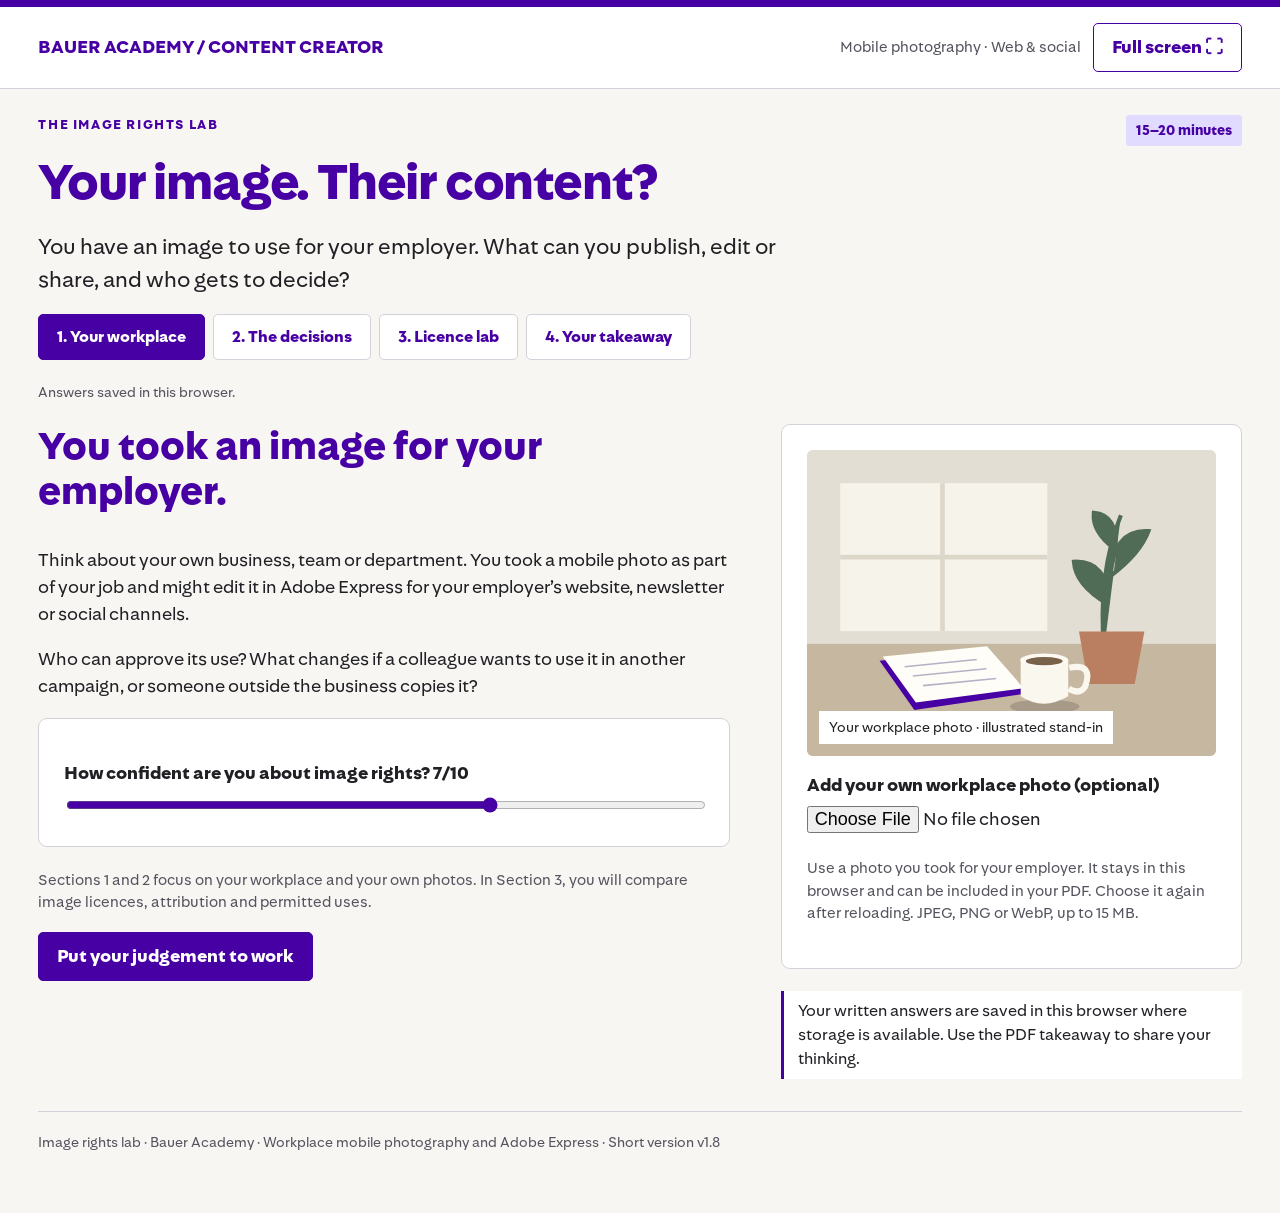
==== copyright.html @ d83673c4 "Add files via upload" ====
<!doctype html>
<html lang="en-GB">
<head>
<meta charset="utf-8"><meta name="viewport" content="width=device-width,initial-scale=1">
<title>Your image. Their content? | Image rights lab</title>
<style>
@font-face{font-family:Bauer;src:url([data-uri]) format('opentype');font-weight:400;font-display:swap}
@font-face{font-family:Bauer;src:url([data-uri]) format('opentype');font-weight:700;font-display:swap}

 .bank{display:grid;grid-template-columns:repeat(3,minmax(0,1fr));gap:10px;margin:20px 0}.bank button{padding:8px;text-align:left;font-size:15px}.bank img{display:block;width:100%;aspect-ratio:4/3;object-fit:contain;background:#f4f4f4;border-radius:3px;margin-bottom:8px}.bank button[aria-pressed=true]{background:var(--lav);border:2px solid var(--purple)}.rights-list{margin:0}.rights-list dt{font-weight:700;color:var(--purple);margin:14px 0 3px}.rights-list dd{margin:0}.rights-title{font-size:23px}.bank-status{display:block;font-size:13px;font-weight:400;margin-top:3px}@media(max-width:420px){.bank{grid-template-columns:1fr}.bank button{display:grid;grid-template-columns:100px 1fr;gap:10px;align-items:center}.bank img{margin:0}}
:root{--purple:#4700a3;--mint:#befaeb;--lav:#e1dcff;--ink:#202025;--muted:#56535e;--line:#d5d1db;--paper:#f7f6f3}*{box-sizing:border-box}body{margin:0;background:var(--paper);color:var(--ink);font:18px/1.5 Bauer,Arial,sans-serif}button,input,textarea,select{font:inherit}button,a,input,textarea,select{touch-action:manipulation}button{cursor:pointer}button:disabled{cursor:default;opacity:.6}a{color:var(--purple);text-underline-offset:3px}button:focus-visible,a:focus-visible,input:focus-visible,textarea:focus-visible,select:focus-visible,summary:focus-visible{outline:3px solid var(--purple);outline-offset:4px}button{min-height:46px;border:1px solid var(--purple);border-radius:5px;padding:10px 18px;background:white;color:var(--purple);font-weight:700}button.primary{background:var(--purple);color:white}button:hover{box-shadow:0 0 0 1px var(--purple)}h1,h2,h3,p{margin-top:0}h1,h2,h3{color:var(--purple);line-height:1.12}h1{font-size:clamp(36px,4vw,60px);letter-spacing:-1.2px;max-width:none;margin-bottom:20px}h2{font-size:clamp(28px,4vw,40px)}h3{font-size:23px}p{margin-bottom:18px}.small{font-size:15px;color:var(--muted)}.eyebrow{font-size:13px;font-weight:700;letter-spacing:1.6px;text-transform:uppercase;color:var(--purple)}header{border-top:7px solid var(--purple);border-bottom:1px solid var(--line);background:white}.header-inner{width:100%;max-width:none;margin:0;padding:16px clamp(20px,3vw,56px);display:flex;justify-content:space-between;gap:16px;align-items:center}.brand{font-weight:700;color:var(--purple)}main{width:100%;max-width:none;margin:0;padding:26px clamp(20px,3vw,56px) 60px}.topline{display:flex;justify-content:space-between;gap:15px;align-items:start}.lede{font-size:22px;max-width:760px}.grid{display:grid;grid-template-columns:1.05fr 1fr;gap:28px;align-items:start}.panel{background:white;border:1px solid var(--line);border-radius:9px;padding:25px;margin:0 0 22px}.tint{background:var(--lav);border-color:transparent}.mint{background:var(--mint);border-color:transparent}.row{display:flex;gap:12px;align-items:center;flex-wrap:wrap}.space{margin-top:24px}.pill{display:inline-block;padding:5px 10px;border-radius:3px;background:var(--lav);font-size:14px;font-weight:700;color:var(--purple)}nav{display:flex;gap:8px;flex-wrap:wrap;margin:18px 0 22px}nav button{border-color:var(--line);font-size:16px}nav button[aria-current=step]{background:var(--purple);color:white;border-color:var(--purple)}label,legend{font-weight:700;display:block;margin:16px 0 7px}input[type=text],textarea,select{display:block;width:100%;border:1px solid #827a8d;padding:11px;border-radius:4px;background:white;color:var(--ink)}textarea{min-height:92px;resize:vertical}input[type=range]{width:100%;accent-color:var(--purple)}input[type=checkbox],input[type=radio]{accent-color:var(--purple);width:21px;height:21px;vertical-align:middle;flex-shrink:0}fieldset{border:0;padding:0;margin:0}.check{display:flex;gap:12px;align-items:start;font-weight:400;margin:16px 0;cursor:pointer}.check input{margin-top:3px}.screen[hidden],[hidden]{display:none!important}.shot{position:relative;background:#e9e7e1;overflow:hidden;aspect-ratio:4/3;border-radius:6px}.shot img{width:100%;height:100%;object-fit:cover;display:block}.shot .tag{position:absolute;left:12px;bottom:12px;max-width:calc(100% - 24px);background:white;padding:6px 10px;color:var(--ink);font-size:14px}.shot.ad img{filter:saturate(.4);transform:scale(1.08)}.ad-copy{position:absolute;inset:0;display:flex;flex-direction:column;justify-content:flex-end;background:linear-gradient(transparent 30%,rgba(0,0,0,.85));padding:24px;color:white}.ad-copy strong{font-size:36px;line-height:1.06;max-width:290px}.ad-copy span{font-size:14px}.scenario-index{display:flex;gap:8px;flex-wrap:wrap;margin-bottom:22px}.scenario-index button{padding:8px 14px;min-width:46px}.scenario-index button[aria-current=true]{background:var(--purple);color:white}.scenario-index .done{background:var(--mint)}.evidence{background:#f7f6fb;border-left:4px solid var(--purple);padding:18px 20px;margin:20px 0}.evidence ul{padding-left:22px;margin:0}.choices{display:grid;gap:10px}.choice{text-align:left;display:flex;gap:12px;align-items:start;font-weight:400;line-height:1.4}.choice[aria-pressed=true]{background:var(--lav);border-width:2px}.letter{font-weight:700;color:var(--purple)}.feedback{border:1px solid var(--purple);background:#f3effb;border-radius:7px;padding:24px;margin-top:24px}.feedback h3{margin-bottom:12px}.feedback p:last-child{margin-bottom:0}.notice{font-size:16px;border-left:3px solid var(--purple);padding:8px 14px;background:white}.warning{background:#fff5e9;border-left:3px solid #7c4a00;padding:12px}details{margin:18px 0}summary{cursor:pointer;color:var(--purple);font-weight:700;padding:9px 0}.bottom-nav{border-top:1px solid var(--line);padding-top:22px;margin-top:28px;display:flex;justify-content:space-between;gap:15px;flex-wrap:wrap}.review-item{border-bottom:1px solid var(--line);padding:18px 0}.review-item h3{font-size:20px;margin-bottom:8px}.review-item p{margin-bottom:8px}footer{font-size:14px;color:var(--muted);margin-top:32px;border-top:1px solid var(--line);padding-top:20px}#status{min-height:24px;font-size:14px;color:var(--muted)}.skip{position:absolute;top:-90px;left:10px;background:white;padding:12px;z-index:99}.skip:focus{top:10px}.preview-caption{padding:16px;border:1px solid var(--line);border-top:0;background:white;border-radius:0 0 6px 6px;overflow-wrap:anywhere}.answer-key{margin-top:20px}.answer-key p{margin-bottom:10px}.nowrap{white-space:nowrap}
@media(max-width:700px){body{font-size:17px}main{padding:24px 18px 40px}.header-inner{padding:14px 18px}.grid{grid-template-columns:1fr;gap:0}.panel{padding:20px}nav{gap:6px}nav button{font-size:14px;padding:8px 10px}.lede{font-size:20px}.ad-copy strong{font-size:30px}.header-inner .small{display:none}}
.intro-grid{grid-template-columns:minmax(0,1.2fr) minmax(300px,.8fr);gap:clamp(24px,4vw,72px)}.intro-grid>div>p{max-width:78ch}.intro-grid aside{max-width:650px;width:100%;justify-self:end}.decision-grid{grid-template-columns:minmax(0,1.45fr) minmax(280px,.75fr);gap:clamp(24px,3vw,56px)}.decision-grid article>p,.decision-grid .evidence,.feedback>p{max-width:88ch}.choice span:last-child{max-width:88ch}.decision-grid aside .shot{max-height:400px}.publish-layout{display:grid;grid-template-columns:minmax(320px,.9fr) minmax(0,1.1fr);gap:clamp(24px,3vw,56px);align-items:start}.section-lede{max-width:110ch}.publish-layout .bank{margin-top:0}.publish-layout .bank img{max-height:140px}.practice-preview{max-height:380px;aspect-ratio:16/9}.practice-preview img{object-fit:contain;background:#eceae4}.entry-column>p{max-width:85ch}.rights-list{display:grid;grid-template-columns:145px minmax(0,1fr);gap:12px 18px;font-size:16px}.rights-list dt{margin:0}.rights-list dd{margin:0}.bank button{min-width:0}input[type=file]{max-width:100%}.grid>*{min-width:0}.publish-layout>*{min-width:0}@media(min-width:1600px){.rights-list{grid-template-columns:170px minmax(0,1fr)}.entry-column textarea{min-height:105px}}@media(max-width:1000px){.decision-grid{grid-template-columns:minmax(0,1.2fr) minmax(240px,.8fr)}.publish-layout{grid-template-columns:minmax(280px,.9fr) minmax(0,1.1fr)}.rights-list{display:block}.rights-list dt{margin-top:14px}.rights-list dd{margin-top:3px}}@media(max-width:760px){.intro-grid,.decision-grid,.publish-layout{grid-template-columns:1fr}.intro-grid aside{max-width:none;justify-self:stretch}.rights-list{display:grid;grid-template-columns:130px minmax(0,1fr)}.rights-list dt,.rights-list dd{margin:0}.entry-column>p:before{content:""}.practice-preview{max-height:none}.lede{max-width:100%}}@media(max-width:480px){.rights-list{display:block}.rights-list dt{margin-top:14px}.rights-list dd{margin-top:3px}}
@media print{header,nav,footer,.no-print,.screen{display:none!important}#printout{display:block!important}body,main{background:white;font:11pt/1.45 Arial;color:black;padding:0;margin:0}h1{font-size:25pt}h2{font-size:18pt}h3{font-size:13pt}.print-section{break-inside:avoid;margin-bottom:20px}pre{white-space:pre-wrap;font:inherit;overflow-wrap:anywhere}.print-logo{width:120px;height:auto;float:right}.print-photo{max-width:100%;max-height:85mm;object-fit:contain}figure{margin:12px 0;break-inside:avoid}figcaption{font-size:9pt;color:#555}@page{margin:18mm}}
.licence-guide{margin:0 0 12px;border:1px solid #d9d2e8;padding:15px;border-radius:8px;background:white}.licence-guide summary{font-weight:700;color:var(--purple);cursor:pointer}.licence-mark{display:inline-flex;min-width:44px;height:34px;align-items:center;justify-content:center;margin-right:10px;border:2px solid var(--purple);border-radius:5px;font-size:16px}.licence-guide p,.licence-guide a{font-size:16px}#licenceChallenge{min-width:0}#licenceChallenge h3{font-size:26px}#licenceChallenge .evidence{overflow-wrap:anywhere}.publish-layout{grid-template-columns:minmax(270px,.75fr) minmax(0,1.25fr)}@media(max-width:900px){.publish-layout{grid-template-columns:1fr}}
</style>
</head>
<body>
<a class="skip" href="#content">Skip to activity</a>
<header><div class="header-inner"><span class="brand">BAUER ACADEMY <span aria-hidden="true"> / </span> CONTENT CREATOR</span><div class="row"><span class="small">Mobile photography · Web & social</span><button id="fullscreen" aria-label="View full screen">Full screen <span aria-hidden="true">⛶</span></button></div></div></header>
<main id="content">
<div class="topline"><p class="eyebrow">The image rights lab</p><span class="pill">15–20 minutes</span></div>
<h1>Your image. Their content?</h1>
<p class="lede">You have an image to use for your employer. What can you publish, edit or share, and who gets to decide?</p>
<nav aria-label="Activity stages"><button data-step="0">1. Your workplace</button><button data-step="1">2. The decisions</button><button data-step="2">3. Licence lab</button><button data-step="3">4. Your takeaway</button></nav>
<p id="status" role="status" aria-live="polite"></p>
<section class="screen" id="screen0" aria-labelledby="start-title">
<div class="grid intro-grid"><div>
<h2 id="start-title" tabindex="-1">You took an image for your employer.</h2>
<p>Think about your own business, team or department. You took a mobile photo as part of your job and might edit it in Adobe Express for your employer’s website, newsletter or social channels.</p>
<p>Who can approve its use? What changes if a colleague wants to use it in another campaign, or someone outside the business copies it?</p>
<div class="panel"><label for="confidence">How confident are you about image rights? <output id="confidenceValue">7</output>/10</label><input id="confidence" data-field="confidence" type="range" min="1" max="10" value="7"></div>
<p class="small">Sections 1 and 2 focus on your workplace and your own photos. In Section 3, you will compare image licences, attribution and permitted uses.</p>
<button class="primary" data-goto="1">Put your judgement to work</button>
</div><aside><div class="panel"><div class="shot"><img id="ownPreview" alt="Illustrated stand-in: a mug, notebook and plant on a desk."><span class="tag" id="imageTag">Your workplace photo · illustrated stand-in</span></div>
<label for="photo">Add your own workplace photo (optional)</label><input id="photo" type="file" accept="image/jpeg,image/png,image/webp"><p class="small space">Use a photo you took for your employer. It stays in this browser and can be included in your PDF. Choose it again after reloading. JPEG, PNG or WebP, up to 15 MB.</p><button id="removePhoto" hidden>Remove my photo</button><p id="photoStatus" role="status" class="small"></p></div>
<div class="notice">Your written answers are saved in this browser where storage is available. Use the PDF takeaway to share your thinking.</div></aside></div>
</section>
<section class="screen" id="screen1" hidden aria-labelledby="decision-title">
<h2 id="decision-title" tabindex="-1">Make the call.</h2><p>Keep your own workplace and photo in mind. For each fictional situation, use the stated facts to choose what you would do, then check the evidence. Discuss your reasoning or add an optional note. Allow about 10–12 minutes.</p>
<div class="scenario-index" id="scenarioIndex" aria-label="Choose a situation"></div><div id="scenario"></div>
</section>
<section class="screen" id="screen2" aria-labelledby="publish-title" hidden>
<h2 id="publish-title" tabindex="-1">Read the licence. Make the use work.</h2>
<p class="section-lede">Four quick challenges: what can you share, where can you use it, and what has to happen first? Choose an action, then compare the evidence. Allow 4–5 minutes. No photo selection or editing is needed.</p>
<div class="notice"><strong>Copyright is the right; a licence gives permission.</strong> BY, SA, ND and NC are licence conditions, not different forms of copyright. There is no percentage of editing that automatically clears someone else’s image.</div><p class="small">CC BY and CC BY-SA allow both unchanged reuse and adaptations, with conditions. They do not require you to change the image first. A bespoke permission could authorise only a particular adapted use; that would depend on its wording.</p>
<div class="publish-layout space"><aside><h3>Keep this licence guide beside you</h3><p class="small">Open a label when you need it. These examples use CC 4.0; check the exact version and all conditions on a real source. CC0 is a separate public-domain tool.</p><div id="licenceGuide"></div><p class="small">Stock libraries such as Pexels and Adobe Stock use their own terms. “Royalty-free” does not mean copyright-free. Check channels, paid promotion, edits, duration, territory and account permissions.</p></aside><article><div class="scenario-index" id="licenceIndex" aria-label="Choose a licence challenge"></div><div id="licenceChallenge"></div></article></div>
<details class="space"><summary>Optional: apply the credit and publishing checks</summary><p>Use the fictional CC BY “Desk light” source record in challenge 4. Add the credit, intended newsletter use and edit conditions in your own words. Caption and alt-text notes can record what you would need to know before publication; there is no actual image to describe here. Notes retained from an earlier version should be reviewed against this new example.</p><div class="panel"><label for="caption">Caption</label><textarea id="caption" data-field="caption" maxlength="1600" placeholder="Optional: describe the context you would need to verify before writing a caption."></textarea>
<label for="credit">Credit / attribution</label><input id="credit" data-field="credit" type="text" maxlength="240" placeholder="Use the fictional source in challenge 4: creator, source, exact licence and changes.">
<label for="alt">Alt text for this use</label><textarea id="alt" data-field="alt" maxlength="1600" placeholder="Communicate the image’s relevant information, including meaningful visible text. Avoid guessing."></textarea>
<label class="check"><input id="decorative" data-field="decorative" type="checkbox">This is a purely decorative website image that adds no information beyond nearby content.</label><p class="small">Use alt="" for a genuinely decorative web image. Reassess for an informative social post. A caption gives context, a credit identifies the creator, and alt text conveys relevant visual information.</p></div>
<div class="panel"><label for="ownership">Creator and copyright owner</label><input id="ownership" data-field="ownership" type="text" maxlength="500" placeholder="What does the fictional source establish about the creator and ownership? What remains unconfirmed?">
<label for="permissions">Intended use, permissions and approval record</label><textarea id="permissions" data-field="permissions" maxlength="1600" placeholder="What is cleared for this website and Instagram use? What is restricted? Where is the permission evidence?"></textarea>
<label for="editNotes">Edits and anything still to resolve</label><textarea id="editNotes" data-field="editNotes" maxlength="1600" placeholder="Would a square crop, text overlay or AI alteration be permitted? Explain any conditions or extra permission, plus actual changes or unresolved checks."></textarea>
<p class="small">Keep creator, copyright owner, credit and permitted-use metadata with the source image. Check what survives export and upload. These fields are planning notes; they do not embed metadata or verify permission.</p></div>
</details>
<div class="notice space"><strong>When an exception is suggested:</strong> UK exceptions such as quotation, criticism/review, parody or pastiche have specific conditions, including fair dealing where applicable. A new layout, an AI edit or a different message is not automatically an exception. Confirm the basis with the relevant rights colleague.</div>
<div class="bottom-nav"><button data-goto="1">Back to decisions</button><button class="primary" data-goto="3">Build my PDF takeaway</button></div>
</section>
<section class="screen" id="screen3" hidden aria-labelledby="takeaway-title">
<h2 id="takeaway-title" tabindex="-1">What will you do differently?</h2><div id="completion" class="panel mint"></div>
<div class="grid"><div class="panel"><label for="action">One check I will apply next time I use an image for my employer</label><textarea id="action" data-field="action" maxlength="1600"></textarea><label for="after">Confidence now <output id="afterValue">7</output>/10</label><input id="after" data-field="after" type="range" min="1" max="10" value="7"><div class="row space"><button class="primary" id="download">Download my PDF takeaway</button><button id="print">Print my takeaway</button></div><p class="small space">Your PDF includes your workplace photo if added, your Section 3 licence decisions and guide, optional publishing notes, decisions, optional reasoning, reviewed feedback and next action. On mobile, your browser may open a PDF preview so you can save it. Licence decisions restore on return. Select your workplace photo again after reloading if you want it included.</p></div><div class="panel"><h3>Your next shoot</h3><ol><li>Agree the purpose and channels before taking the photo.</li><li>Check ownership, participants, location and confidential details.</li><li>Use the approved Adobe Express account and check any added assets.</li><li>Review whether edits or AI change the meaning.</li><li>Write the caption, agreed credit and appropriate alt text.</li><li>Keep permissions and rights records. Check the actual export and published post.</li></ol><p><strong>Debrief:</strong> If someone used your image in a way you disliked, what evidence would you need? Are you giving other creators the same consideration?</p></div></div>
<details><summary>Sources and scope</summary><p>UK workplace learning prototype. Fictional decision situations and licence examples, not Hearst policy or a statement of individual employment terms. Check your organisation’s approvals and the live terms for the account, feature and channel being used. Sources checked 4 November 2026; platform terms and features can change.</p><ul id="sources"></ul></details>
<details><summary>Facilitator: suggested use</summary><p>Introduce it as a judgement challenge: “You took this image for your employer. Now decide what can happen to it.” Allow about 1 minute for the workplace context, 10–12 minutes for seven decisions, 4–5 minutes for four licence challenges, and 1–2 minutes for the takeaway. Sections 1 and 2 use the learner’s workplace context and optional own photo. Section 3 compares licence conditions using fictional source records; optional publishing notes can follow. Taking or editing a new photo can happen elsewhere in the session. Learners may work independently or compare reasoning in pairs.</p><p>Ask creators and approvers to exchange perspectives. Invite one changed decision and one unresolved workplace check. Optional notes and the final action are self-reviewed, not automatically marked. Completion means attempting the decisions; it does not certify legal clearance.</p></details>
<button id="reset" class="space">Start a fresh attempt</button><div id="resetConfirm" class="notice space" hidden><p>Clear all written answers and decisions saved by this activity in this browser?</p><div class="row"><button id="confirmReset">Clear my attempt</button><button id="cancelReset">Keep my work</button></div></div>
</section>
<footer>Image rights lab · Bauer Academy · Workplace mobile photography and Adobe Express · Short version v1.8</footer>
<section id="printout" hidden></section>
</main>
<!-- Bundled pdf-lib: MIT licence.
MIT License

Copyright (c) 2019 Andrew Dillon

Permission is hereby granted, free of charge, to any person obtaining a copy
of this software and associated documentation files (the "Software"), to deal
in the Software without restriction, including without limitation the rights
to use, copy, modify, merge, publish, distribute, sublicense, and/or sell
copies of the Software, and to permit persons to whom the Software is
furnished to do so, subject to the following conditions:

The above copyright notice and this permission notice shall be included in all
copies or substantial portions of the Software.

THE SOFTWARE IS PROVIDED "AS IS", WITHOUT WARRANTY OF ANY KIND, EXPRESS OR
IMPLIED, INCLUDING BUT NOT LIMITED TO THE WARRANTIES OF MERCHANTABILITY,
FITNESS FOR A PARTICULAR PURPOSE AND NONINFRINGEMENT. IN NO EVENT SHALL THE
AUTHORS OR COPYRIGHT HOLDERS BE LIABLE FOR ANY CLAIM, DAMAGES OR OTHER
LIABILITY, WHETHER IN AN ACTION OF CONTRACT, TORT OR OTHERWISE, ARISING FROM,
OUT OF OR IN CONNECTION WITH THE SOFTWARE OR THE USE OR OTHER DEALINGS IN THE
SOFTWARE.

-->
<script>!function(t,e){"object"==typeof exports&&"undefined"!=typeof module?e(exports):"function"==typeof define&&define.amd?define(["exports"],e):e((t=t||self).PDFLib={})}(this,(function(t){"use strict";
/*! *****************************************************************************
    Copyright (c) Microsoft Corporation. All rights reserved.
    Licensed under the Apache License, Version 2.0 (the "License"); you may not use
    this file except in compliance with the License. You may obtain a copy of the
    License at http://www.apache.org/licenses/LICENSE-2.0

    THIS CODE IS PROVIDED ON AN *AS IS* BASIS, WITHOUT WARRANTIES OR CONDITIONS OF ANY
    KIND, EITHER EXPRESS OR IMPLIED, INCLUDING WITHOUT LIMITATION ANY IMPLIED
    WARRANTIES OR CONDITIONS OF TITLE, FITNESS FOR A PARTICULAR PURPOSE,
    MERCHANTABLITY OR NON-INFRINGEMENT.

    See the Apache Version 2.0 License for specific language governing permissions
    and limitations under the License.
    ***************************************************************************** */var e=function(t,n){return(e=Object.setPrototypeOf||{__proto__:[]}instanceof Array&&function(t,e){t.__proto__=e}||function(t,e){for(var n in e)e.hasOwnProperty(n)&&(t[n]=e[n])})(t,n)};function n(t,n){function r(){this.constructor=t}e(t,n),t.prototype=null===n?Object.create(n):(r.prototype=n.prototype,new r)}var r=function(){return(r=Object.assign||function(t){for(var e,n=1,r=arguments.length;n<r;n++)for(var i in e=arguments[n])Object.prototype.hasOwnProperty.call(e,i)&&(t[i]=e[i]);return t}).apply(this,arguments)};function i(t,e,n,r){return new(n||(n=Promise))((function(i,o){function a(t){try{l(r.next(t))}catch(t){o(t)}}function s(t){try{l(r.throw(t))}catch(t){o(t)}}function l(t){var e;t.done?i(t.value):(e=t.value,e instanceof n?e:new n((function(t){t(e)}))).then(a,s)}l((r=r.apply(t,e||[])).next())}))}function o(t,e){var n,r,i,o,a={label:0,sent:function(){if(1&i[0])throw i[1];return i[1]},trys:[],ops:[]};return o={next:s(0),throw:s(1),return:s(2)},"function"==typeof Symbol&&(o[Symbol.iterator]=function(){return this}),o;function s(o){return function(s){return function(o){if(n)throw new TypeError("Generator is already executing.");for(;a;)try{if(n=1,r&&(i=2&o[0]?r.return:o[0]?r.throw||((i=r.return)&&i.call(r),0):r.next)&&!(i=i.call(r,o[1])).done)return i;switch(r=0,i&&(o=[2&o[0],i.value]),o[0]){case 0:case 1:i=o;break;case 4:return a.label++,{value:o[1],done:!1};case 5:a.label++,r=o[1],o=[0];continue;case 7:o=a.ops.pop(),a.trys.pop();continue;default:if(!(i=a.trys,(i=i.length>0&&i[i.length-1])||6!==o[0]&&2!==o[0])){a=0;continue}if(3===o[0]&&(!i||o[1]>i[0]&&o[1]<i[3])){a.label=o[1];break}if(6===o[0]&&a.label<i[1]){a.label=i[1],i=o;break}if(i&&a.label<i[2]){a.label=i[2],a.ops.push(o);break}i[2]&&a.ops.pop(),a.trys.pop();continue}o=e.call(t,a)}catch(t){o=[6,t],r=0}finally{n=i=0}if(5&o[0])throw o[1];return{value:o[0]?o[1]:void 0,done:!0}}([o,s])}}}function a(){for(var t=0,e=0,n=arguments.length;e<n;e++)t+=arguments[e].length;var r=Array(t),i=0;for(e=0;e<n;e++)for(var o=arguments[e],a=0,s=o.length;a<s;a++,i++)r[i]=o[a];return r}for(var s="ABCDEFGHIJKLMNOPQRSTUVWXYZabcdefghijklmnopqrstuvwxyz0123456789+/",l=new Uint8Array(256),h=0;h<s.length;h++)l[s.charCodeAt(h)]=h;var u,c=function(t){for(var e="",n=t.length,r=0;r<n;r+=3)e+=s[t[r]>>2],e+=s[(3&t[r])<<4|t[r+1]>>4],e+=s[(15&t[r+1])<<2|t[r+2]>>6],e+=s[63&t[r+2]];return n%3==2?e=e.substring(0,e.length-1)+"=":n%3==1&&(e=e.substring(0,e.length-2)+"=="),e},d=function(t){var e,n,r,i,o,a=.75*t.length,s=t.length,h=0;"="===t[t.length-1]&&(a--,"="===t[t.length-2]&&a--);var u=new Uint8Array(a);for(e=0;e<s;e+=4)n=l[t.charCodeAt(e)],r=l[t.charCodeAt(e+1)],i=l[t.charCodeAt(e+2)],o=l[t.charCodeAt(e+3)],u[h++]=n<<2|r>>4,u[h++]=(15&r)<<4|i>>2,u[h++]=(3&i)<<6|63&o;return u},f=/^(data)?:?([\w\/\+]+)?;?(charset=[\w-]+|base64)?.*,/i,p=function(t){var e=t.trim(),n=e.substring(0,100).match(f);if(!n)return d(e);var r=n[0],i=e.substring(r.length);return d(i)},g=function(t){return t.charCodeAt(0)},v=function(t){return t.codePointAt(0)},y=function(t,e){return x(t.toString(16),e,"0").toUpperCase()},m=function(t){return y(t,2)},b=function(t){return String.fromCharCode(t)},w=function(t){return b(parseInt(t,16))},x=function(t,e,n){for(var r="",i=0,o=e-t.length;i<o;i++)r+=n;return r+t},k=function(t,e,n){for(var r=t.length,i=0;i<r;i++)e[n++]=t.charCodeAt(i);return r},F=function(t){return t.replace(/[.*+?^${}()|[\]\\]/g,"\\$&")},S=function(t){return t.replace(/\t|\u0085|\u2028|\u2029/g,"    ").replace(/[\b\v]/g,"")},C=["\\n","\\f","\\r","\\u000B"],A=function(t){return/^[\n\f\r\u000B]$/.test(t)},T=function(t){return t.split(/[\n\f\r\u000B]/)},P=function(t){return t.replace(/[\n\f\r\u000B]/g," ")},z=function(t,e){var n,r=t.charCodeAt(e),i=e+1,o=1;return r>=55296&&r<=56319&&t.length>i&&(n=t.charCodeAt(i))>=56320&&n<=57343&&(o=2),[t.slice(e,e+o),o]},R=function(t){for(var e=[],n=0,r=t.length;n<r;){var i=z(t,n),o=i[0],a=i[1];e.push(o),n+=a}return e},O=function(t,e,n,r){for(var i=function(t){for(var e=C.join("|"),n=["$"],r=0,i=t.length;r<i;r++){var o=t[r];if(A(o))throw new TypeError("`wordBreak` must not include "+e);n.push(""===o?".":F(o))}var a=n.join("|");return new RegExp("("+e+")|((.*?)("+a+"))","gm")}(e),o=S(t).match(i),a="",s=0,l=[],h=function(){""!==a&&l.push(a),a="",s=0},u=0,c=o.length;u<c;u++){var d=o[u];if(A(d))h();else{var f=r(d);s+f>n&&h(),a+=d,s+=f}}return h(),l},D=/^D:(\d\d\d\d)(\d\d)?(\d\d)?(\d\d)?(\d\d)?(\d\d)?([+\-Z])?(\d\d)?'?(\d\d)?'?$/,B=function(t){var e=t.match(D);if(e){var n=e[1],r=e[2],i=void 0===r?"01":r,o=e[3],a=void 0===o?"01":o,s=e[4],l=void 0===s?"00":s,h=e[5],u=void 0===h?"00":h,c=e[6],d=void 0===c?"00":c,f=e[7],p=void 0===f?"Z":f,g=e[8],v=void 0===g?"00":g,y=e[9];return new Date(n+"-"+i+"-"+a+"T"+l+":"+u+":"+d+("Z"===p?"Z":""+p+v+":"+(void 0===y?"00":y)))}},N=function(t,e){for(var n,r,i=0;i<t.length;){var o=t.substring(i).match(e);if(!o)return{match:r,pos:i};r=o,i+=(null!==(n=o.index)&&void 0!==n?n:0)+o[0].length}return{match:r,pos:i}},E=function(t){return t[t.length-1]},j=function(t){if(t instanceof Uint8Array)return t;for(var e=t.length,n=new Uint8Array(e),r=0;r<e;r++)n[r]=t.charCodeAt(r);return n},M=function(){for(var t=[],e=0;e<arguments.length;e++)t[e]=arguments[e];for(var n=t.length,r=[],i=0;i<n;i++){var o=t[i];r[i]=o instanceof Uint8Array?o:j(o)}var a=0;for(i=0;i<n;i++)a+=t[i].length;for(var s=new Uint8Array(a),l=0,h=0;h<n;h++)for(var u=r[h],c=0,d=u.length;c<d;c++)s[l++]=u[c];return s},I=function(t){for(var e=0,n=0,r=t.length;n<r;n++)e+=t[n].length;var i=new Uint8Array(e),o=0;for(n=0,r=t.length;n<r;n++){var a=t[n];i.set(a,o),o+=a.length}return i},U=function(t){for(var e="",n=0,r=t.length;n<r;n++)e+=b(t[n]);return e},V=function(t,e){return t.id-e.id},W=function(t,e){for(var n=[],r=0,i=t.length;r<i;r++){var o=t[r],a=t[r-1];0!==r&&e(o)===e(a)||n.push(o)}return n},q=function(t){for(var e=t.length,n=0,r=Math.floor(e/2);n<r;n++){var i=n,o=e-n-1,a=t[n];t[i]=t[o],t[o]=a}return t},L=function(t){for(var e=0,n=0,r=t.length;n<r;n++)e+=t[n];return e},K=function(t,e){for(var n=new Array(e-t),r=0,i=n.length;r<i;r++)n[r]=t+r;return n},G=function(t,e){for(var n=new Array(e.length),r=0,i=e.length;r<i;r++)n[r]=t[e[r]];return n},H=function(t){return t instanceof Uint8Array||t instanceof ArrayBuffer||"string"==typeof t},_=function(t){if("string"==typeof t)return p(t);if(t instanceof ArrayBuffer)return new Uint8Array(t);if(t instanceof Uint8Array)return t;throw new TypeError("`input` must be one of `string | ArrayBuffer | Uint8Array`")},X=function(){return new Promise((function(t){setTimeout((function(){return t()}),0)}))},Z=function(t,e){void 0===e&&(e=!0);var n=[];e&&n.push(65279);for(var r=0,i=t.length;r<i;){var o=t.codePointAt(r);if(o<65536)n.push(o),r+=1;else{if(!(o<1114112))throw new Error("Invalid code point: 0x"+m(o));n.push(Q(o),$(o)),r+=2}}return new Uint16Array(n)},Y=function(t){return t>=0&&t<=65535},J=function(t){return t>=65536&&t<=1114111},Q=function(t){return Math.floor((t-65536)/1024)+55296},$=function(t){return(t-65536)%1024+56320};!function(t){t.BigEndian="BigEndian",t.LittleEndian="LittleEndian"}(u||(u={}));var tt="�".codePointAt(0),et=function(t,e){if(void 0===e&&(e=!0),t.length<=1)return String.fromCodePoint(tt);for(var n=e?ot(t):u.BigEndian,r=e?2:0,i=[];t.length-r>=2;){var o=it(t[r++],t[r++],n);if(nt(o))if(t.length-r<2)i.push(tt);else{var a=it(t[r++],t[r++],n);rt(a)?i.push(o,a):i.push(tt)}else rt(o)?(r+=2,i.push(tt)):i.push(o)}return r<t.length&&i.push(tt),String.fromCodePoint.apply(String,i)},nt=function(t){return t>=55296&&t<=56319},rt=function(t){return t>=56320&&t<=57343},it=function(t,e,n){if(n===u.LittleEndian)return e<<8|t;if(n===u.BigEndian)return t<<8|e;throw new Error("Invalid byteOrder: "+n)},ot=function(t){return at(t)?u.BigEndian:st(t)?u.LittleEndian:u.BigEndian},at=function(t){return 254===t[0]&&255===t[1]},st=function(t){return 255===t[0]&&254===t[1]},lt=function(t){return at(t)||st(t)},ht=function(t){var e,n=String(t);if(Math.abs(t)<1){if(e=parseInt(t.toString().split("e-")[1])){var r=t<0;r&&(t*=-1),t*=Math.pow(10,e-1),n="0."+new Array(e).join("0")+t.toString().substring(2),r&&(n="-"+n)}}else(e=parseInt(t.toString().split("+")[1]))>20&&(e-=20,n=(t/=Math.pow(10,e)).toString()+new Array(e+1).join("0"));return n},ut=function(t){return Math.ceil(t.toString(2).length/8)},ct=function(t){for(var e=new Uint8Array(ut(t)),n=1;n<=e.length;n++)e[n-1]=t>>8*(e.length-n);return e},dt=function(t){throw new Error(t)};function ft(t,e,n){return t(n={path:e,exports:{},require:function(t,e){return function(){throw new Error("Dynamic requires are not currently supported by @rollup/plugin-commonjs")}(null==e&&n.path)}},n.exports),n.exports}var pt=ft((function(t,e){var n="undefined"!=typeof Uint8Array&&"undefined"!=typeof Uint16Array&&"undefined"!=typeof Int32Array;function r(t,e){return Object.prototype.hasOwnProperty.call(t,e)}e.assign=function(t){for(var e=Array.prototype.slice.call(arguments,1);e.length;){var n=e.shift();if(n){if("object"!=typeof n)throw new TypeError(n+"must be non-object");for(var i in n)r(n,i)&&(t[i]=n[i])}}return t},e.shrinkBuf=function(t,e){return t.length===e?t:t.subarray?t.subarray(0,e):(t.length=e,t)};var i={arraySet:function(t,e,n,r,i){if(e.subarray&&t.subarray)t.set(e.subarray(n,n+r),i);else for(var o=0;o<r;o++)t[i+o]=e[n+o]},flattenChunks:function(t){var e,n,r,i,o,a;for(r=0,e=0,n=t.length;e<n;e++)r+=t[e].length;for(a=new Uint8Array(r),i=0,e=0,n=t.length;e<n;e++)o=t[e],a.set(o,i),i+=o.length;return a}},o={arraySet:function(t,e,n,r,i){for(var o=0;o<r;o++)t[i+o]=e[n+o]},flattenChunks:function(t){return[].concat.apply([],t)}};e.setTyped=function(t){t?(e.Buf8=Uint8Array,e.Buf16=Uint16Array,e.Buf32=Int32Array,e.assign(e,i)):(e.Buf8=Array,e.Buf16=Array,e.Buf32=Array,e.assign(e,o))},e.setTyped(n)}));function gt(t){for(var e=t.length;--e>=0;)t[e]=0}var vt=[0,0,0,0,0,0,0,0,1,1,1,1,2,2,2,2,3,3,3,3,4,4,4,4,5,5,5,5,0],yt=[0,0,0,0,1,1,2,2,3,3,4,4,5,5,6,6,7,7,8,8,9,9,10,10,11,11,12,12,13,13],mt=[0,0,0,0,0,0,0,0,0,0,0,0,0,0,0,0,2,3,7],bt=[16,17,18,0,8,7,9,6,10,5,11,4,12,3,13,2,14,1,15],wt=new Array(576);gt(wt);var xt=new Array(60);gt(xt);var kt=new Array(512);gt(kt);var Ft=new Array(256);gt(Ft);var St=new Array(29);gt(St);var Ct,At,Tt,Pt=new Array(30);function zt(t,e,n,r,i){this.static_tree=t,this.extra_bits=e,this.extra_base=n,this.elems=r,this.max_length=i,this.has_stree=t&&t.length}function Rt(t,e){this.dyn_tree=t,this.max_code=0,this.stat_desc=e}function Ot(t){return t<256?kt[t]:kt[256+(t>>>7)]}function Dt(t,e){t.pending_buf[t.pending++]=255&e,t.pending_buf[t.pending++]=e>>>8&255}function Bt(t,e,n){t.bi_valid>16-n?(t.bi_buf|=e<<t.bi_valid&65535,Dt(t,t.bi_buf),t.bi_buf=e>>16-t.bi_valid,t.bi_valid+=n-16):(t.bi_buf|=e<<t.bi_valid&65535,t.bi_valid+=n)}function Nt(t,e,n){Bt(t,n[2*e],n[2*e+1])}function Et(t,e){var n=0;do{n|=1&t,t>>>=1,n<<=1}while(--e>0);return n>>>1}function jt(t,e,n){var r,i,o=new Array(16),a=0;for(r=1;r<=15;r++)o[r]=a=a+n[r-1]<<1;for(i=0;i<=e;i++){var s=t[2*i+1];0!==s&&(t[2*i]=Et(o[s]++,s))}}function Mt(t){var e;for(e=0;e<286;e++)t.dyn_ltree[2*e]=0;for(e=0;e<30;e++)t.dyn_dtree[2*e]=0;for(e=0;e<19;e++)t.bl_tree[2*e]=0;t.dyn_ltree[512]=1,t.opt_len=t.static_len=0,t.last_lit=t.matches=0}function It(t){t.bi_valid>8?Dt(t,t.bi_buf):t.bi_valid>0&&(t.pending_buf[t.pending++]=t.bi_buf),t.bi_buf=0,t.bi_valid=0}function Ut(t,e,n,r){var i=2*e,o=2*n;return t[i]<t[o]||t[i]===t[o]&&r[e]<=r[n]}function Vt(t,e,n){for(var r=t.heap[n],i=n<<1;i<=t.heap_len&&(i<t.heap_len&&Ut(e,t.heap[i+1],t.heap[i],t.depth)&&i++,!Ut(e,r,t.heap[i],t.depth));)t.heap[n]=t.heap[i],n=i,i<<=1;t.heap[n]=r}function Wt(t,e,n){var r,i,o,a,s=0;if(0!==t.last_lit)do{r=t.pending_buf[t.d_buf+2*s]<<8|t.pending_buf[t.d_buf+2*s+1],i=t.pending_buf[t.l_buf+s],s++,0===r?Nt(t,i,e):(Nt(t,(o=Ft[i])+256+1,e),0!==(a=vt[o])&&Bt(t,i-=St[o],a),Nt(t,o=Ot(--r),n),0!==(a=yt[o])&&Bt(t,r-=Pt[o],a))}while(s<t.last_lit);Nt(t,256,e)}function qt(t,e){var n,r,i,o=e.dyn_tree,a=e.stat_desc.static_tree,s=e.stat_desc.has_stree,l=e.stat_desc.elems,h=-1;for(t.heap_len=0,t.heap_max=573,n=0;n<l;n++)0!==o[2*n]?(t.heap[++t.heap_len]=h=n,t.depth[n]=0):o[2*n+1]=0;for(;t.heap_len<2;)o[2*(i=t.heap[++t.heap_len]=h<2?++h:0)]=1,t.depth[i]=0,t.opt_len--,s&&(t.static_len-=a[2*i+1]);for(e.max_code=h,n=t.heap_len>>1;n>=1;n--)Vt(t,o,n);i=l;do{n=t.heap[1],t.heap[1]=t.heap[t.heap_len--],Vt(t,o,1),r=t.heap[1],t.heap[--t.heap_max]=n,t.heap[--t.heap_max]=r,o[2*i]=o[2*n]+o[2*r],t.depth[i]=(t.depth[n]>=t.depth[r]?t.depth[n]:t.depth[r])+1,o[2*n+1]=o[2*r+1]=i,t.heap[1]=i++,Vt(t,o,1)}while(t.heap_len>=2);t.heap[--t.heap_max]=t.heap[1],function(t,e){var n,r,i,o,a,s,l=e.dyn_tree,h=e.max_code,u=e.stat_desc.static_tree,c=e.stat_desc.has_stree,d=e.stat_desc.extra_bits,f=e.stat_desc.extra_base,p=e.stat_desc.max_length,g=0;for(o=0;o<=15;o++)t.bl_count[o]=0;for(l[2*t.heap[t.heap_max]+1]=0,n=t.heap_max+1;n<573;n++)(o=l[2*l[2*(r=t.heap[n])+1]+1]+1)>p&&(o=p,g++),l[2*r+1]=o,r>h||(t.bl_count[o]++,a=0,r>=f&&(a=d[r-f]),s=l[2*r],t.opt_len+=s*(o+a),c&&(t.static_len+=s*(u[2*r+1]+a)));if(0!==g){do{for(o=p-1;0===t.bl_count[o];)o--;t.bl_count[o]--,t.bl_count[o+1]+=2,t.bl_count[p]--,g-=2}while(g>0);for(o=p;0!==o;o--)for(r=t.bl_count[o];0!==r;)(i=t.heap[--n])>h||(l[2*i+1]!==o&&(t.opt_len+=(o-l[2*i+1])*l[2*i],l[2*i+1]=o),r--)}}(t,e),jt(o,h,t.bl_count)}function Lt(t,e,n){var r,i,o=-1,a=e[1],s=0,l=7,h=4;for(0===a&&(l=138,h=3),e[2*(n+1)+1]=65535,r=0;r<=n;r++)i=a,a=e[2*(r+1)+1],++s<l&&i===a||(s<h?t.bl_tree[2*i]+=s:0!==i?(i!==o&&t.bl_tree[2*i]++,t.bl_tree[32]++):s<=10?t.bl_tree[34]++:t.bl_tree[36]++,s=0,o=i,0===a?(l=138,h=3):i===a?(l=6,h=3):(l=7,h=4))}function Kt(t,e,n){var r,i,o=-1,a=e[1],s=0,l=7,h=4;for(0===a&&(l=138,h=3),r=0;r<=n;r++)if(i=a,a=e[2*(r+1)+1],!(++s<l&&i===a)){if(s<h)do{Nt(t,i,t.bl_tree)}while(0!=--s);else 0!==i?(i!==o&&(Nt(t,i,t.bl_tree),s--),Nt(t,16,t.bl_tree),Bt(t,s-3,2)):s<=10?(Nt(t,17,t.bl_tree),Bt(t,s-3,3)):(Nt(t,18,t.bl_tree),Bt(t,s-11,7));s=0,o=i,0===a?(l=138,h=3):i===a?(l=6,h=3):(l=7,h=4)}}gt(Pt);var Gt=!1;function Ht(t,e,n,r){Bt(t,0+(r?1:0),3),function(t,e,n,r){It(t),r&&(Dt(t,n),Dt(t,~n)),pt.arraySet(t.pending_buf,t.window,e,n,t.pending),t.pending+=n}(t,e,n,!0)}var _t={_tr_init:function(t){Gt||(!function(){var t,e,n,r,i,o=new Array(16);for(n=0,r=0;r<28;r++)for(St[r]=n,t=0;t<1<<vt[r];t++)Ft[n++]=r;for(Ft[n-1]=r,i=0,r=0;r<16;r++)for(Pt[r]=i,t=0;t<1<<yt[r];t++)kt[i++]=r;for(i>>=7;r<30;r++)for(Pt[r]=i<<7,t=0;t<1<<yt[r]-7;t++)kt[256+i++]=r;for(e=0;e<=15;e++)o[e]=0;for(t=0;t<=143;)wt[2*t+1]=8,t++,o[8]++;for(;t<=255;)wt[2*t+1]=9,t++,o[9]++;for(;t<=279;)wt[2*t+1]=7,t++,o[7]++;for(;t<=287;)wt[2*t+1]=8,t++,o[8]++;for(jt(wt,287,o),t=0;t<30;t++)xt[2*t+1]=5,xt[2*t]=Et(t,5);Ct=new zt(wt,vt,257,286,15),At=new zt(xt,yt,0,30,15),Tt=new zt(new Array(0),mt,0,19,7)}(),Gt=!0),t.l_desc=new Rt(t.dyn_ltree,Ct),t.d_desc=new Rt(t.dyn_dtree,At),t.bl_desc=new Rt(t.bl_tree,Tt),t.bi_buf=0,t.bi_valid=0,Mt(t)},_tr_stored_block:Ht,_tr_flush_block:function(t,e,n,r){var i,o,a=0;t.level>0?(2===t.strm.data_type&&(t.strm.data_type=function(t){var e,n=4093624447;for(e=0;e<=31;e++,n>>>=1)if(1&n&&0!==t.dyn_ltree[2*e])return 0;if(0!==t.dyn_ltree[18]||0!==t.dyn_ltree[20]||0!==t.dyn_ltree[26])return 1;for(e=32;e<256;e++)if(0!==t.dyn_ltree[2*e])return 1;return 0}(t)),qt(t,t.l_desc),qt(t,t.d_desc),a=function(t){var e;for(Lt(t,t.dyn_ltree,t.l_desc.max_code),Lt(t,t.dyn_dtree,t.d_desc.max_code),qt(t,t.bl_desc),e=18;e>=3&&0===t.bl_tree[2*bt[e]+1];e--);return t.opt_len+=3*(e+1)+5+5+4,e}(t),i=t.opt_len+3+7>>>3,(o=t.static_len+3+7>>>3)<=i&&(i=o)):i=o=n+5,n+4<=i&&-1!==e?Ht(t,e,n,r):4===t.strategy||o===i?(Bt(t,2+(r?1:0),3),Wt(t,wt,xt)):(Bt(t,4+(r?1:0),3),function(t,e,n,r){var i;for(Bt(t,e-257,5),Bt(t,n-1,5),Bt(t,r-4,4),i=0;i<r;i++)Bt(t,t.bl_tree[2*bt[i]+1],3);Kt(t,t.dyn_ltree,e-1),Kt(t,t.dyn_dtree,n-1)}(t,t.l_desc.max_code+1,t.d_desc.max_code+1,a+1),Wt(t,t.dyn_ltree,t.dyn_dtree)),Mt(t),r&&It(t)},_tr_tally:function(t,e,n){return t.pending_buf[t.d_buf+2*t.last_lit]=e>>>8&255,t.pending_buf[t.d_buf+2*t.last_lit+1]=255&e,t.pending_buf[t.l_buf+t.last_lit]=255&n,t.last_lit++,0===e?t.dyn_ltree[2*n]++:(t.matches++,e--,t.dyn_ltree[2*(Ft[n]+256+1)]++,t.dyn_dtree[2*Ot(e)]++),t.last_lit===t.lit_bufsize-1},_tr_align:function(t){Bt(t,2,3),Nt(t,256,wt),function(t){16===t.bi_valid?(Dt(t,t.bi_buf),t.bi_buf=0,t.bi_valid=0):t.bi_valid>=8&&(t.pending_buf[t.pending++]=255&t.bi_buf,t.bi_buf>>=8,t.bi_valid-=8)}(t)}};var Xt=function(t,e,n,r){for(var i=65535&t|0,o=t>>>16&65535|0,a=0;0!==n;){n-=a=n>2e3?2e3:n;do{o=o+(i=i+e[r++]|0)|0}while(--a);i%=65521,o%=65521}return i|o<<16|0};var Zt=function(){for(var t,e=[],n=0;n<256;n++){t=n;for(var r=0;r<8;r++)t=1&t?3988292384^t>>>1:t>>>1;e[n]=t}return e}();var Yt,Jt=function(t,e,n,r){var i=Zt,o=r+n;t^=-1;for(var a=r;a<o;a++)t=t>>>8^i[255&(t^e[a])];return-1^t},Qt={2:"need dictionary",1:"stream end",0:"","-1":"file error","-2":"stream error","-3":"data error","-4":"insufficient memory","-5":"buffer error","-6":"incompatible version"};function $t(t,e){return t.msg=Qt[e],e}function te(t){return(t<<1)-(t>4?9:0)}function ee(t){for(var e=t.length;--e>=0;)t[e]=0}function ne(t){var e=t.state,n=e.pending;n>t.avail_out&&(n=t.avail_out),0!==n&&(pt.arraySet(t.output,e.pending_buf,e.pending_out,n,t.next_out),t.next_out+=n,e.pending_out+=n,t.total_out+=n,t.avail_out-=n,e.pending-=n,0===e.pending&&(e.pending_out=0))}function re(t,e){_t._tr_flush_block(t,t.block_start>=0?t.block_start:-1,t.strstart-t.block_start,e),t.block_start=t.strstart,ne(t.strm)}function ie(t,e){t.pending_buf[t.pending++]=e}function oe(t,e){t.pending_buf[t.pending++]=e>>>8&255,t.pending_buf[t.pending++]=255&e}function ae(t,e,n,r){var i=t.avail_in;return i>r&&(i=r),0===i?0:(t.avail_in-=i,pt.arraySet(e,t.input,t.next_in,i,n),1===t.state.wrap?t.adler=Xt(t.adler,e,i,n):2===t.state.wrap&&(t.adler=Jt(t.adler,e,i,n)),t.next_in+=i,t.total_in+=i,i)}function se(t,e){var n,r,i=t.max_chain_length,o=t.strstart,a=t.prev_length,s=t.nice_match,l=t.strstart>t.w_size-262?t.strstart-(t.w_size-262):0,h=t.window,u=t.w_mask,c=t.prev,d=t.strstart+258,f=h[o+a-1],p=h[o+a];t.prev_length>=t.good_match&&(i>>=2),s>t.lookahead&&(s=t.lookahead);do{if(h[(n=e)+a]===p&&h[n+a-1]===f&&h[n]===h[o]&&h[++n]===h[o+1]){o+=2,n++;do{}while(h[++o]===h[++n]&&h[++o]===h[++n]&&h[++o]===h[++n]&&h[++o]===h[++n]&&h[++o]===h[++n]&&h[++o]===h[++n]&&h[++o]===h[++n]&&h[++o]===h[++n]&&o<d);if(r=258-(d-o),o=d-258,r>a){if(t.match_start=e,a=r,r>=s)break;f=h[o+a-1],p=h[o+a]}}}while((e=c[e&u])>l&&0!=--i);return a<=t.lookahead?a:t.lookahead}function le(t){var e,n,r,i,o,a=t.w_size;do{if(i=t.window_size-t.lookahead-t.strstart,t.strstart>=a+(a-262)){pt.arraySet(t.window,t.window,a,a,0),t.match_start-=a,t.strstart-=a,t.block_start-=a,e=n=t.hash_size;do{r=t.head[--e],t.head[e]=r>=a?r-a:0}while(--n);e=n=a;do{r=t.prev[--e],t.prev[e]=r>=a?r-a:0}while(--n);i+=a}if(0===t.strm.avail_in)break;if(n=ae(t.strm,t.window,t.strstart+t.lookahead,i),t.lookahead+=n,t.lookahead+t.insert>=3)for(o=t.strstart-t.insert,t.ins_h=t.window[o],t.ins_h=(t.ins_h<<t.hash_shift^t.window[o+1])&t.hash_mask;t.insert&&(t.ins_h=(t.ins_h<<t.hash_shift^t.window[o+3-1])&t.hash_mask,t.prev[o&t.w_mask]=t.head[t.ins_h],t.head[t.ins_h]=o,o++,t.insert--,!(t.lookahead+t.insert<3)););}while(t.lookahead<262&&0!==t.strm.avail_in)}function he(t,e){for(var n,r;;){if(t.lookahead<262){if(le(t),t.lookahead<262&&0===e)return 1;if(0===t.lookahead)break}if(n=0,t.lookahead>=3&&(t.ins_h=(t.ins_h<<t.hash_shift^t.window[t.strstart+3-1])&t.hash_mask,n=t.prev[t.strstart&t.w_mask]=t.head[t.ins_h],t.head[t.ins_h]=t.strstart),0!==n&&t.strstart-n<=t.w_size-262&&(t.match_length=se(t,n)),t.match_length>=3)if(r=_t._tr_tally(t,t.strstart-t.match_start,t.match_length-3),t.lookahead-=t.match_length,t.match_length<=t.max_lazy_match&&t.lookahead>=3){t.match_length--;do{t.strstart++,t.ins_h=(t.ins_h<<t.hash_shift^t.window[t.strstart+3-1])&t.hash_mask,n=t.prev[t.strstart&t.w_mask]=t.head[t.ins_h],t.head[t.ins_h]=t.strstart}while(0!=--t.match_length);t.strstart++}else t.strstart+=t.match_length,t.match_length=0,t.ins_h=t.window[t.strstart],t.ins_h=(t.ins_h<<t.hash_shift^t.window[t.strstart+1])&t.hash_mask;else r=_t._tr_tally(t,0,t.window[t.strstart]),t.lookahead--,t.strstart++;if(r&&(re(t,!1),0===t.strm.avail_out))return 1}return t.insert=t.strstart<2?t.strstart:2,4===e?(re(t,!0),0===t.strm.avail_out?3:4):t.last_lit&&(re(t,!1),0===t.strm.avail_out)?1:2}function ue(t,e){for(var n,r,i;;){if(t.lookahead<262){if(le(t),t.lookahead<262&&0===e)return 1;if(0===t.lookahead)break}if(n=0,t.lookahead>=3&&(t.ins_h=(t.ins_h<<t.hash_shift^t.window[t.strstart+3-1])&t.hash_mask,n=t.prev[t.strstart&t.w_mask]=t.head[t.ins_h],t.head[t.ins_h]=t.strstart),t.prev_length=t.match_length,t.prev_match=t.match_start,t.match_length=2,0!==n&&t.prev_length<t.max_lazy_match&&t.strstart-n<=t.w_size-262&&(t.match_length=se(t,n),t.match_length<=5&&(1===t.strategy||3===t.match_length&&t.strstart-t.match_start>4096)&&(t.match_length=2)),t.prev_length>=3&&t.match_length<=t.prev_length){i=t.strstart+t.lookahead-3,r=_t._tr_tally(t,t.strstart-1-t.prev_match,t.prev_length-3),t.lookahead-=t.prev_length-1,t.prev_length-=2;do{++t.strstart<=i&&(t.ins_h=(t.ins_h<<t.hash_shift^t.window[t.strstart+3-1])&t.hash_mask,n=t.prev[t.strstart&t.w_mask]=t.head[t.ins_h],t.head[t.ins_h]=t.strstart)}while(0!=--t.prev_length);if(t.match_available=0,t.match_length=2,t.strstart++,r&&(re(t,!1),0===t.strm.avail_out))return 1}else if(t.match_available){if((r=_t._tr_tally(t,0,t.window[t.strstart-1]))&&re(t,!1),t.strstart++,t.lookahead--,0===t.strm.avail_out)return 1}else t.match_available=1,t.strstart++,t.lookahead--}return t.match_available&&(r=_t._tr_tally(t,0,t.window[t.strstart-1]),t.match_available=0),t.insert=t.strstart<2?t.strstart:2,4===e?(re(t,!0),0===t.strm.avail_out?3:4):t.last_lit&&(re(t,!1),0===t.strm.avail_out)?1:2}function ce(t,e,n,r,i){this.good_length=t,this.max_lazy=e,this.nice_length=n,this.max_chain=r,this.func=i}function de(){this.strm=null,this.status=0,this.pending_buf=null,this.pending_buf_size=0,this.pending_out=0,this.pending=0,this.wrap=0,this.gzhead=null,this.gzindex=0,this.method=8,this.last_flush=-1,this.w_size=0,this.w_bits=0,this.w_mask=0,this.window=null,this.window_size=0,this.prev=null,this.head=null,this.ins_h=0,this.hash_size=0,this.hash_bits=0,this.hash_mask=0,this.hash_shift=0,this.block_start=0,this.match_length=0,this.prev_match=0,this.match_available=0,this.strstart=0,this.match_start=0,this.lookahead=0,this.prev_length=0,this.max_chain_length=0,this.max_lazy_match=0,this.level=0,this.strategy=0,this.good_match=0,this.nice_match=0,this.dyn_ltree=new pt.Buf16(1146),this.dyn_dtree=new pt.Buf16(122),this.bl_tree=new pt.Buf16(78),ee(this.dyn_ltree),ee(this.dyn_dtree),ee(this.bl_tree),this.l_desc=null,this.d_desc=null,this.bl_desc=null,this.bl_count=new pt.Buf16(16),this.heap=new pt.Buf16(573),ee(this.heap),this.heap_len=0,this.heap_max=0,this.depth=new pt.Buf16(573),ee(this.depth),this.l_buf=0,this.lit_bufsize=0,this.last_lit=0,this.d_buf=0,this.opt_len=0,this.static_len=0,this.matches=0,this.insert=0,this.bi_buf=0,this.bi_valid=0}function fe(t){var e;return t&&t.state?(t.total_in=t.total_out=0,t.data_type=2,(e=t.state).pending=0,e.pending_out=0,e.wrap<0&&(e.wrap=-e.wrap),e.status=e.wrap?42:113,t.adler=2===e.wrap?0:1,e.last_flush=0,_t._tr_init(e),0):$t(t,-2)}function pe(t){var e,n=fe(t);return 0===n&&((e=t.state).window_size=2*e.w_size,ee(e.head),e.max_lazy_match=Yt[e.level].max_lazy,e.good_match=Yt[e.level].good_length,e.nice_match=Yt[e.level].nice_length,e.max_chain_length=Yt[e.level].max_chain,e.strstart=0,e.block_start=0,e.lookahead=0,e.insert=0,e.match_length=e.prev_length=2,e.match_available=0,e.ins_h=0),n}function ge(t,e,n,r,i,o){if(!t)return-2;var a=1;if(-1===e&&(e=6),r<0?(a=0,r=-r):r>15&&(a=2,r-=16),i<1||i>9||8!==n||r<8||r>15||e<0||e>9||o<0||o>4)return $t(t,-2);8===r&&(r=9);var s=new de;return t.state=s,s.strm=t,s.wrap=a,s.gzhead=null,s.w_bits=r,s.w_size=1<<s.w_bits,s.w_mask=s.w_size-1,s.hash_bits=i+7,s.hash_size=1<<s.hash_bits,s.hash_mask=s.hash_size-1,s.hash_shift=~~((s.hash_bits+3-1)/3),s.window=new pt.Buf8(2*s.w_size),s.head=new pt.Buf16(s.hash_size),s.prev=new pt.Buf16(s.w_size),s.lit_bufsize=1<<i+6,s.pending_buf_size=4*s.lit_bufsize,s.pending_buf=new pt.Buf8(s.pending_buf_size),s.d_buf=1*s.lit_bufsize,s.l_buf=3*s.lit_bufsize,s.level=e,s.strategy=o,s.method=n,pe(t)}Yt=[new ce(0,0,0,0,(function(t,e){var n=65535;for(n>t.pending_buf_size-5&&(n=t.pending_buf_size-5);;){if(t.lookahead<=1){if(le(t),0===t.lookahead&&0===e)return 1;if(0===t.lookahead)break}t.strstart+=t.lookahead,t.lookahead=0;var r=t.block_start+n;if((0===t.strstart||t.strstart>=r)&&(t.lookahead=t.strstart-r,t.strstart=r,re(t,!1),0===t.strm.avail_out))return 1;if(t.strstart-t.block_start>=t.w_size-262&&(re(t,!1),0===t.strm.avail_out))return 1}return t.insert=0,4===e?(re(t,!0),0===t.strm.avail_out?3:4):(t.strstart>t.block_start&&(re(t,!1),t.strm.avail_out),1)})),new ce(4,4,8,4,he),new ce(4,5,16,8,he),new ce(4,6,32,32,he),new ce(4,4,16,16,ue),new ce(8,16,32,32,ue),new ce(8,16,128,128,ue),new ce(8,32,128,256,ue),new ce(32,128,258,1024,ue),new ce(32,258,258,4096,ue)];var ve={deflateInit:function(t,e){return ge(t,e,8,15,8,0)},deflateInit2:ge,deflateReset:pe,deflateResetKeep:fe,deflateSetHeader:function(t,e){return t&&t.state?2!==t.state.wrap?-2:(t.state.gzhead=e,0):-2},deflate:function(t,e){var n,r,i,o;if(!t||!t.state||e>5||e<0)return t?$t(t,-2):-2;if(r=t.state,!t.output||!t.input&&0!==t.avail_in||666===r.status&&4!==e)return $t(t,0===t.avail_out?-5:-2);if(r.strm=t,n=r.last_flush,r.last_flush=e,42===r.status)if(2===r.wrap)t.adler=0,ie(r,31),ie(r,139),ie(r,8),r.gzhead?(ie(r,(r.gzhead.text?1:0)+(r.gzhead.hcrc?2:0)+(r.gzhead.extra?4:0)+(r.gzhead.name?8:0)+(r.gzhead.comment?16:0)),ie(r,255&r.gzhead.time),ie(r,r.gzhead.time>>8&255),ie(r,r.gzhead.time>>16&255),ie(r,r.gzhead.time>>24&255),ie(r,9===r.level?2:r.strategy>=2||r.level<2?4:0),ie(r,255&r.gzhead.os),r.gzhead.extra&&r.gzhead.extra.length&&(ie(r,255&r.gzhead.extra.length),ie(r,r.gzhead.extra.length>>8&255)),r.gzhead.hcrc&&(t.adler=Jt(t.adler,r.pending_buf,r.pending,0)),r.gzindex=0,r.status=69):(ie(r,0),ie(r,0),ie(r,0),ie(r,0),ie(r,0),ie(r,9===r.level?2:r.strategy>=2||r.level<2?4:0),ie(r,3),r.status=113);else{var a=8+(r.w_bits-8<<4)<<8;a|=(r.strategy>=2||r.level<2?0:r.level<6?1:6===r.level?2:3)<<6,0!==r.strstart&&(a|=32),a+=31-a%31,r.status=113,oe(r,a),0!==r.strstart&&(oe(r,t.adler>>>16),oe(r,65535&t.adler)),t.adler=1}if(69===r.status)if(r.gzhead.extra){for(i=r.pending;r.gzindex<(65535&r.gzhead.extra.length)&&(r.pending!==r.pending_buf_size||(r.gzhead.hcrc&&r.pending>i&&(t.adler=Jt(t.adler,r.pending_buf,r.pending-i,i)),ne(t),i=r.pending,r.pending!==r.pending_buf_size));)ie(r,255&r.gzhead.extra[r.gzindex]),r.gzindex++;r.gzhead.hcrc&&r.pending>i&&(t.adler=Jt(t.adler,r.pending_buf,r.pending-i,i)),r.gzindex===r.gzhead.extra.length&&(r.gzindex=0,r.status=73)}else r.status=73;if(73===r.status)if(r.gzhead.name){i=r.pending;do{if(r.pending===r.pending_buf_size&&(r.gzhead.hcrc&&r.pending>i&&(t.adler=Jt(t.adler,r.pending_buf,r.pending-i,i)),ne(t),i=r.pending,r.pending===r.pending_buf_size)){o=1;break}o=r.gzindex<r.gzhead.name.length?255&r.gzhead.name.charCodeAt(r.gzindex++):0,ie(r,o)}while(0!==o);r.gzhead.hcrc&&r.pending>i&&(t.adler=Jt(t.adler,r.pending_buf,r.pending-i,i)),0===o&&(r.gzindex=0,r.status=91)}else r.status=91;if(91===r.status)if(r.gzhead.comment){i=r.pending;do{if(r.pending===r.pending_buf_size&&(r.gzhead.hcrc&&r.pending>i&&(t.adler=Jt(t.adler,r.pending_buf,r.pending-i,i)),ne(t),i=r.pending,r.pending===r.pending_buf_size)){o=1;break}o=r.gzindex<r.gzhead.comment.length?255&r.gzhead.comment.charCodeAt(r.gzindex++):0,ie(r,o)}while(0!==o);r.gzhead.hcrc&&r.pending>i&&(t.adler=Jt(t.adler,r.pending_buf,r.pending-i,i)),0===o&&(r.status=103)}else r.status=103;if(103===r.status&&(r.gzhead.hcrc?(r.pending+2>r.pending_buf_size&&ne(t),r.pending+2<=r.pending_buf_size&&(ie(r,255&t.adler),ie(r,t.adler>>8&255),t.adler=0,r.status=113)):r.status=113),0!==r.pending){if(ne(t),0===t.avail_out)return r.last_flush=-1,0}else if(0===t.avail_in&&te(e)<=te(n)&&4!==e)return $t(t,-5);if(666===r.status&&0!==t.avail_in)return $t(t,-5);if(0!==t.avail_in||0!==r.lookahead||0!==e&&666!==r.status){var s=2===r.strategy?function(t,e){for(var n;;){if(0===t.lookahead&&(le(t),0===t.lookahead)){if(0===e)return 1;break}if(t.match_length=0,n=_t._tr_tally(t,0,t.window[t.strstart]),t.lookahead--,t.strstart++,n&&(re(t,!1),0===t.strm.avail_out))return 1}return t.insert=0,4===e?(re(t,!0),0===t.strm.avail_out?3:4):t.last_lit&&(re(t,!1),0===t.strm.avail_out)?1:2}(r,e):3===r.strategy?function(t,e){for(var n,r,i,o,a=t.window;;){if(t.lookahead<=258){if(le(t),t.lookahead<=258&&0===e)return 1;if(0===t.lookahead)break}if(t.match_length=0,t.lookahead>=3&&t.strstart>0&&(r=a[i=t.strstart-1])===a[++i]&&r===a[++i]&&r===a[++i]){o=t.strstart+258;do{}while(r===a[++i]&&r===a[++i]&&r===a[++i]&&r===a[++i]&&r===a[++i]&&r===a[++i]&&r===a[++i]&&r===a[++i]&&i<o);t.match_length=258-(o-i),t.match_length>t.lookahead&&(t.match_length=t.lookahead)}if(t.match_length>=3?(n=_t._tr_tally(t,1,t.match_length-3),t.lookahead-=t.match_length,t.strstart+=t.match_length,t.match_length=0):(n=_t._tr_tally(t,0,t.window[t.strstart]),t.lookahead--,t.strstart++),n&&(re(t,!1),0===t.strm.avail_out))return 1}return t.insert=0,4===e?(re(t,!0),0===t.strm.avail_out?3:4):t.last_lit&&(re(t,!1),0===t.strm.avail_out)?1:2}(r,e):Yt[r.level].func(r,e);if(3!==s&&4!==s||(r.status=666),1===s||3===s)return 0===t.avail_out&&(r.last_flush=-1),0;if(2===s&&(1===e?_t._tr_align(r):5!==e&&(_t._tr_stored_block(r,0,0,!1),3===e&&(ee(r.head),0===r.lookahead&&(r.strstart=0,r.block_start=0,r.insert=0))),ne(t),0===t.avail_out))return r.last_flush=-1,0}return 4!==e?0:r.wrap<=0?1:(2===r.wrap?(ie(r,255&t.adler),ie(r,t.adler>>8&255),ie(r,t.adler>>16&255),ie(r,t.adler>>24&255),ie(r,255&t.total_in),ie(r,t.total_in>>8&255),ie(r,t.total_in>>16&255),ie(r,t.total_in>>24&255)):(oe(r,t.adler>>>16),oe(r,65535&t.adler)),ne(t),r.wrap>0&&(r.wrap=-r.wrap),0!==r.pending?0:1)},deflateEnd:function(t){var e;return t&&t.state?42!==(e=t.state.status)&&69!==e&&73!==e&&91!==e&&103!==e&&113!==e&&666!==e?$t(t,-2):(t.state=null,113===e?$t(t,-3):0):-2},deflateSetDictionary:function(t,e){var n,r,i,o,a,s,l,h,u=e.length;if(!t||!t.state)return-2;if(2===(o=(n=t.state).wrap)||1===o&&42!==n.status||n.lookahead)return-2;for(1===o&&(t.adler=Xt(t.adler,e,u,0)),n.wrap=0,u>=n.w_size&&(0===o&&(ee(n.head),n.strstart=0,n.block_start=0,n.insert=0),h=new pt.Buf8(n.w_size),pt.arraySet(h,e,u-n.w_size,n.w_size,0),e=h,u=n.w_size),a=t.avail_in,s=t.next_in,l=t.input,t.avail_in=u,t.next_in=0,t.input=e,le(n);n.lookahead>=3;){r=n.strstart,i=n.lookahead-2;do{n.ins_h=(n.ins_h<<n.hash_shift^n.window[r+3-1])&n.hash_mask,n.prev[r&n.w_mask]=n.head[n.ins_h],n.head[n.ins_h]=r,r++}while(--i);n.strstart=r,n.lookahead=2,le(n)}return n.strstart+=n.lookahead,n.block_start=n.strstart,n.insert=n.lookahead,n.lookahead=0,n.match_length=n.prev_length=2,n.match_available=0,t.next_in=s,t.input=l,t.avail_in=a,n.wrap=o,0},deflateInfo:"pako deflate (from Nodeca project)"},ye=!0,me=!0;try{String.fromCharCode.apply(null,[0])}catch(t){ye=!1}try{String.fromCharCode.apply(null,new Uint8Array(1))}catch(t){me=!1}for(var be=new pt.Buf8(256),we=0;we<256;we++)be[we]=we>=252?6:we>=248?5:we>=240?4:we>=224?3:we>=192?2:1;be[254]=be[254]=1;function xe(t,e){if(e<65534&&(t.subarray&&me||!t.subarray&&ye))return String.fromCharCode.apply(null,pt.shrinkBuf(t,e));for(var n="",r=0;r<e;r++)n+=String.fromCharCode(t[r]);return n}var ke=function(t){var e,n,r,i,o,a=t.length,s=0;for(i=0;i<a;i++)55296==(64512&(n=t.charCodeAt(i)))&&i+1<a&&56320==(64512&(r=t.charCodeAt(i+1)))&&(n=65536+(n-55296<<10)+(r-56320),i++),s+=n<128?1:n<2048?2:n<65536?3:4;for(e=new pt.Buf8(s),o=0,i=0;o<s;i++)55296==(64512&(n=t.charCodeAt(i)))&&i+1<a&&56320==(64512&(r=t.charCodeAt(i+1)))&&(n=65536+(n-55296<<10)+(r-56320),i++),n<128?e[o++]=n:n<2048?(e[o++]=192|n>>>6,e[o++]=128|63&n):n<65536?(e[o++]=224|n>>>12,e[o++]=128|n>>>6&63,e[o++]=128|63&n):(e[o++]=240|n>>>18,e[o++]=128|n>>>12&63,e[o++]=128|n>>>6&63,e[o++]=128|63&n);return e},Fe=function(t){return xe(t,t.length)},Se=function(t){for(var e=new pt.Buf8(t.length),n=0,r=e.length;n<r;n++)e[n]=t.charCodeAt(n);return e},Ce=function(t,e){var n,r,i,o,a=e||t.length,s=new Array(2*a);for(r=0,n=0;n<a;)if((i=t[n++])<128)s[r++]=i;else if((o=be[i])>4)s[r++]=65533,n+=o-1;else{for(i&=2===o?31:3===o?15:7;o>1&&n<a;)i=i<<6|63&t[n++],o--;o>1?s[r++]=65533:i<65536?s[r++]=i:(i-=65536,s[r++]=55296|i>>10&1023,s[r++]=56320|1023&i)}return xe(s,r)},Ae=function(t,e){var n;for((e=e||t.length)>t.length&&(e=t.length),n=e-1;n>=0&&128==(192&t[n]);)n--;return n<0||0===n?e:n+be[t[n]]>e?n:e};var Te=function(){this.input=null,this.next_in=0,this.avail_in=0,this.total_in=0,this.output=null,this.next_out=0,this.avail_out=0,this.total_out=0,this.msg="",this.state=null,this.data_type=2,this.adler=0},Pe=Object.prototype.toString;function ze(t){if(!(this instanceof ze))return new ze(t);this.options=pt.assign({level:-1,method:8,chunkSize:16384,windowBits:15,memLevel:8,strategy:0,to:""},t||{});var e=this.options;e.raw&&e.windowBits>0?e.windowBits=-e.windowBits:e.gzip&&e.windowBits>0&&e.windowBits<16&&(e.windowBits+=16),this.err=0,this.msg="",this.ended=!1,this.chunks=[],this.strm=new Te,this.strm.avail_out=0;var n=ve.deflateInit2(this.strm,e.level,e.method,e.windowBits,e.memLevel,e.strategy);if(0!==n)throw new Error(Qt[n]);if(e.header&&ve.deflateSetHeader(this.strm,e.header),e.dictionary){var r;if(r="string"==typeof e.dictionary?ke(e.dictionary):"[object ArrayBuffer]"===Pe.call(e.dictionary)?new Uint8Array(e.dictionary):e.dictionary,0!==(n=ve.deflateSetDictionary(this.strm,r)))throw new Error(Qt[n]);this._dict_set=!0}}function Re(t,e){var n=new ze(e);if(n.push(t,!0),n.err)throw n.msg||Qt[n.err];return n.result}ze.prototype.push=function(t,e){var n,r,i=this.strm,o=this.options.chunkSize;if(this.ended)return!1;r=e===~~e?e:!0===e?4:0,"string"==typeof t?i.input=ke(t):"[object ArrayBuffer]"===Pe.call(t)?i.input=new Uint8Array(t):i.input=t,i.next_in=0,i.avail_in=i.input.length;do{if(0===i.avail_out&&(i.output=new pt.Buf8(o),i.next_out=0,i.avail_out=o),1!==(n=ve.deflate(i,r))&&0!==n)return this.onEnd(n),this.ended=!0,!1;0!==i.avail_out&&(0!==i.avail_in||4!==r&&2!==r)||("string"===this.options.to?this.onData(Fe(pt.shrinkBuf(i.output,i.next_out))):this.onData(pt.shrinkBuf(i.output,i.next_out)))}while((i.avail_in>0||0===i.avail_out)&&1!==n);return 4===r?(n=ve.deflateEnd(this.strm),this.onEnd(n),this.ended=!0,0===n):2!==r||(this.onEnd(0),i.avail_out=0,!0)},ze.prototype.onData=function(t){this.chunks.push(t)},ze.prototype.onEnd=function(t){0===t&&("string"===this.options.to?this.result=this.chunks.join(""):this.result=pt.flattenChunks(this.chunks)),this.chunks=[],this.err=t,this.msg=this.strm.msg};var Oe={Deflate:ze,deflate:Re,deflateRaw:function(t,e){return(e=e||{}).raw=!0,Re(t,e)},gzip:function(t,e){return(e=e||{}).gzip=!0,Re(t,e)}},De=function(t,e){var n,r,i,o,a,s,l,h,u,c,d,f,p,g,v,y,m,b,w,x,k,F,S,C,A;n=t.state,r=t.next_in,C=t.input,i=r+(t.avail_in-5),o=t.next_out,A=t.output,a=o-(e-t.avail_out),s=o+(t.avail_out-257),l=n.dmax,h=n.wsize,u=n.whave,c=n.wnext,d=n.window,f=n.hold,p=n.bits,g=n.lencode,v=n.distcode,y=(1<<n.lenbits)-1,m=(1<<n.distbits)-1;t:do{p<15&&(f+=C[r++]<<p,p+=8,f+=C[r++]<<p,p+=8),b=g[f&y];e:for(;;){if(f>>>=w=b>>>24,p-=w,0===(w=b>>>16&255))A[o++]=65535&b;else{if(!(16&w)){if(0==(64&w)){b=g[(65535&b)+(f&(1<<w)-1)];continue e}if(32&w){n.mode=12;break t}t.msg="invalid literal/length code",n.mode=30;break t}x=65535&b,(w&=15)&&(p<w&&(f+=C[r++]<<p,p+=8),x+=f&(1<<w)-1,f>>>=w,p-=w),p<15&&(f+=C[r++]<<p,p+=8,f+=C[r++]<<p,p+=8),b=v[f&m];n:for(;;){if(f>>>=w=b>>>24,p-=w,!(16&(w=b>>>16&255))){if(0==(64&w)){b=v[(65535&b)+(f&(1<<w)-1)];continue n}t.msg="invalid distance code",n.mode=30;break t}if(k=65535&b,p<(w&=15)&&(f+=C[r++]<<p,(p+=8)<w&&(f+=C[r++]<<p,p+=8)),(k+=f&(1<<w)-1)>l){t.msg="invalid distance too far back",n.mode=30;break t}if(f>>>=w,p-=w,k>(w=o-a)){if((w=k-w)>u&&n.sane){t.msg="invalid distance too far back",n.mode=30;break t}if(F=0,S=d,0===c){if(F+=h-w,w<x){x-=w;do{A[o++]=d[F++]}while(--w);F=o-k,S=A}}else if(c<w){if(F+=h+c-w,(w-=c)<x){x-=w;do{A[o++]=d[F++]}while(--w);if(F=0,c<x){x-=w=c;do{A[o++]=d[F++]}while(--w);F=o-k,S=A}}}else if(F+=c-w,w<x){x-=w;do{A[o++]=d[F++]}while(--w);F=o-k,S=A}for(;x>2;)A[o++]=S[F++],A[o++]=S[F++],A[o++]=S[F++],x-=3;x&&(A[o++]=S[F++],x>1&&(A[o++]=S[F++]))}else{F=o-k;do{A[o++]=A[F++],A[o++]=A[F++],A[o++]=A[F++],x-=3}while(x>2);x&&(A[o++]=A[F++],x>1&&(A[o++]=A[F++]))}break}}break}}while(r<i&&o<s);r-=x=p>>3,f&=(1<<(p-=x<<3))-1,t.next_in=r,t.next_out=o,t.avail_in=r<i?i-r+5:5-(r-i),t.avail_out=o<s?s-o+257:257-(o-s),n.hold=f,n.bits=p},Be=[3,4,5,6,7,8,9,10,11,13,15,17,19,23,27,31,35,43,51,59,67,83,99,115,131,163,195,227,258,0,0],Ne=[16,16,16,16,16,16,16,16,17,17,17,17,18,18,18,18,19,19,19,19,20,20,20,20,21,21,21,21,16,72,78],Ee=[1,2,3,4,5,7,9,13,17,25,33,49,65,97,129,193,257,385,513,769,1025,1537,2049,3073,4097,6145,8193,12289,16385,24577,0,0],je=[16,16,16,16,17,17,18,18,19,19,20,20,21,21,22,22,23,23,24,24,25,25,26,26,27,27,28,28,29,29,64,64],Me=function(t,e,n,r,i,o,a,s){var l,h,u,c,d,f,p,g,v,y=s.bits,m=0,b=0,w=0,x=0,k=0,F=0,S=0,C=0,A=0,T=0,P=null,z=0,R=new pt.Buf16(16),O=new pt.Buf16(16),D=null,B=0;for(m=0;m<=15;m++)R[m]=0;for(b=0;b<r;b++)R[e[n+b]]++;for(k=y,x=15;x>=1&&0===R[x];x--);if(k>x&&(k=x),0===x)return i[o++]=20971520,i[o++]=20971520,s.bits=1,0;for(w=1;w<x&&0===R[w];w++);for(k<w&&(k=w),C=1,m=1;m<=15;m++)if(C<<=1,(C-=R[m])<0)return-1;if(C>0&&(0===t||1!==x))return-1;for(O[1]=0,m=1;m<15;m++)O[m+1]=O[m]+R[m];for(b=0;b<r;b++)0!==e[n+b]&&(a[O[e[n+b]]++]=b);if(0===t?(P=D=a,f=19):1===t?(P=Be,z-=257,D=Ne,B-=257,f=256):(P=Ee,D=je,f=-1),T=0,b=0,m=w,d=o,F=k,S=0,u=-1,c=(A=1<<k)-1,1===t&&A>852||2===t&&A>592)return 1;for(;;){p=m-S,a[b]<f?(g=0,v=a[b]):a[b]>f?(g=D[B+a[b]],v=P[z+a[b]]):(g=96,v=0),l=1<<m-S,w=h=1<<F;do{i[d+(T>>S)+(h-=l)]=p<<24|g<<16|v|0}while(0!==h);for(l=1<<m-1;T&l;)l>>=1;if(0!==l?(T&=l-1,T+=l):T=0,b++,0==--R[m]){if(m===x)break;m=e[n+a[b]]}if(m>k&&(T&c)!==u){for(0===S&&(S=k),d+=w,C=1<<(F=m-S);F+S<x&&!((C-=R[F+S])<=0);)F++,C<<=1;if(A+=1<<F,1===t&&A>852||2===t&&A>592)return 1;i[u=T&c]=k<<24|F<<16|d-o|0}}return 0!==T&&(i[d+T]=m-S<<24|64<<16|0),s.bits=k,0};function Ie(t){return(t>>>24&255)+(t>>>8&65280)+((65280&t)<<8)+((255&t)<<24)}function Ue(){this.mode=0,this.last=!1,this.wrap=0,this.havedict=!1,this.flags=0,this.dmax=0,this.check=0,this.total=0,this.head=null,this.wbits=0,this.wsize=0,this.whave=0,this.wnext=0,this.window=null,this.hold=0,this.bits=0,this.length=0,this.offset=0,this.extra=0,this.lencode=null,this.distcode=null,this.lenbits=0,this.distbits=0,this.ncode=0,this.nlen=0,this.ndist=0,this.have=0,this.next=null,this.lens=new pt.Buf16(320),this.work=new pt.Buf16(288),this.lendyn=null,this.distdyn=null,this.sane=0,this.back=0,this.was=0}function Ve(t){var e;return t&&t.state?(e=t.state,t.total_in=t.total_out=e.total=0,t.msg="",e.wrap&&(t.adler=1&e.wrap),e.mode=1,e.last=0,e.havedict=0,e.dmax=32768,e.head=null,e.hold=0,e.bits=0,e.lencode=e.lendyn=new pt.Buf32(852),e.distcode=e.distdyn=new pt.Buf32(592),e.sane=1,e.back=-1,0):-2}function We(t){var e;return t&&t.state?((e=t.state).wsize=0,e.whave=0,e.wnext=0,Ve(t)):-2}function qe(t,e){var n,r;return t&&t.state?(r=t.state,e<0?(n=0,e=-e):(n=1+(e>>4),e<48&&(e&=15)),e&&(e<8||e>15)?-2:(null!==r.window&&r.wbits!==e&&(r.window=null),r.wrap=n,r.wbits=e,We(t))):-2}function Le(t,e){var n,r;return t?(r=new Ue,t.state=r,r.window=null,0!==(n=qe(t,e))&&(t.state=null),n):-2}var Ke,Ge,He=!0;function _e(t){if(He){var e;for(Ke=new pt.Buf32(512),Ge=new pt.Buf32(32),e=0;e<144;)t.lens[e++]=8;for(;e<256;)t.lens[e++]=9;for(;e<280;)t.lens[e++]=7;for(;e<288;)t.lens[e++]=8;for(Me(1,t.lens,0,288,Ke,0,t.work,{bits:9}),e=0;e<32;)t.lens[e++]=5;Me(2,t.lens,0,32,Ge,0,t.work,{bits:5}),He=!1}t.lencode=Ke,t.lenbits=9,t.distcode=Ge,t.distbits=5}function Xe(t,e,n,r){var i,o=t.state;return null===o.window&&(o.wsize=1<<o.wbits,o.wnext=0,o.whave=0,o.window=new pt.Buf8(o.wsize)),r>=o.wsize?(pt.arraySet(o.window,e,n-o.wsize,o.wsize,0),o.wnext=0,o.whave=o.wsize):((i=o.wsize-o.wnext)>r&&(i=r),pt.arraySet(o.window,e,n-r,i,o.wnext),(r-=i)?(pt.arraySet(o.window,e,n-r,r,0),o.wnext=r,o.whave=o.wsize):(o.wnext+=i,o.wnext===o.wsize&&(o.wnext=0),o.whave<o.wsize&&(o.whave+=i))),0}var Ze={inflateReset:We,inflateReset2:qe,inflateResetKeep:Ve,inflateInit:function(t){return Le(t,15)},inflateInit2:Le,inflate:function(t,e){var n,r,i,o,a,s,l,h,u,c,d,f,p,g,v,y,m,b,w,x,k,F,S,C,A=0,T=new pt.Buf8(4),P=[16,17,18,0,8,7,9,6,10,5,11,4,12,3,13,2,14,1,15];if(!t||!t.state||!t.output||!t.input&&0!==t.avail_in)return-2;12===(n=t.state).mode&&(n.mode=13),a=t.next_out,i=t.output,l=t.avail_out,o=t.next_in,r=t.input,s=t.avail_in,h=n.hold,u=n.bits,c=s,d=l,F=0;t:for(;;)switch(n.mode){case 1:if(0===n.wrap){n.mode=13;break}for(;u<16;){if(0===s)break t;s--,h+=r[o++]<<u,u+=8}if(2&n.wrap&&35615===h){n.check=0,T[0]=255&h,T[1]=h>>>8&255,n.check=Jt(n.check,T,2,0),h=0,u=0,n.mode=2;break}if(n.flags=0,n.head&&(n.head.done=!1),!(1&n.wrap)||(((255&h)<<8)+(h>>8))%31){t.msg="incorrect header check",n.mode=30;break}if(8!=(15&h)){t.msg="unknown compression method",n.mode=30;break}if(u-=4,k=8+(15&(h>>>=4)),0===n.wbits)n.wbits=k;else if(k>n.wbits){t.msg="invalid window size",n.mode=30;break}n.dmax=1<<k,t.adler=n.check=1,n.mode=512&h?10:12,h=0,u=0;break;case 2:for(;u<16;){if(0===s)break t;s--,h+=r[o++]<<u,u+=8}if(n.flags=h,8!=(255&n.flags)){t.msg="unknown compression method",n.mode=30;break}if(57344&n.flags){t.msg="unknown header flags set",n.mode=30;break}n.head&&(n.head.text=h>>8&1),512&n.flags&&(T[0]=255&h,T[1]=h>>>8&255,n.check=Jt(n.check,T,2,0)),h=0,u=0,n.mode=3;case 3:for(;u<32;){if(0===s)break t;s--,h+=r[o++]<<u,u+=8}n.head&&(n.head.time=h),512&n.flags&&(T[0]=255&h,T[1]=h>>>8&255,T[2]=h>>>16&255,T[3]=h>>>24&255,n.check=Jt(n.check,T,4,0)),h=0,u=0,n.mode=4;case 4:for(;u<16;){if(0===s)break t;s--,h+=r[o++]<<u,u+=8}n.head&&(n.head.xflags=255&h,n.head.os=h>>8),512&n.flags&&(T[0]=255&h,T[1]=h>>>8&255,n.check=Jt(n.check,T,2,0)),h=0,u=0,n.mode=5;case 5:if(1024&n.flags){for(;u<16;){if(0===s)break t;s--,h+=r[o++]<<u,u+=8}n.length=h,n.head&&(n.head.extra_len=h),512&n.flags&&(T[0]=255&h,T[1]=h>>>8&255,n.check=Jt(n.check,T,2,0)),h=0,u=0}else n.head&&(n.head.extra=null);n.mode=6;case 6:if(1024&n.flags&&((f=n.length)>s&&(f=s),f&&(n.head&&(k=n.head.extra_len-n.length,n.head.extra||(n.head.extra=new Array(n.head.extra_len)),pt.arraySet(n.head.extra,r,o,f,k)),512&n.flags&&(n.check=Jt(n.check,r,f,o)),s-=f,o+=f,n.length-=f),n.length))break t;n.length=0,n.mode=7;case 7:if(2048&n.flags){if(0===s)break t;f=0;do{k=r[o+f++],n.head&&k&&n.length<65536&&(n.head.name+=String.fromCharCode(k))}while(k&&f<s);if(512&n.flags&&(n.check=Jt(n.check,r,f,o)),s-=f,o+=f,k)break t}else n.head&&(n.head.name=null);n.length=0,n.mode=8;case 8:if(4096&n.flags){if(0===s)break t;f=0;do{k=r[o+f++],n.head&&k&&n.length<65536&&(n.head.comment+=String.fromCharCode(k))}while(k&&f<s);if(512&n.flags&&(n.check=Jt(n.check,r,f,o)),s-=f,o+=f,k)break t}else n.head&&(n.head.comment=null);n.mode=9;case 9:if(512&n.flags){for(;u<16;){if(0===s)break t;s--,h+=r[o++]<<u,u+=8}if(h!==(65535&n.check)){t.msg="header crc mismatch",n.mode=30;break}h=0,u=0}n.head&&(n.head.hcrc=n.flags>>9&1,n.head.done=!0),t.adler=n.check=0,n.mode=12;break;case 10:for(;u<32;){if(0===s)break t;s--,h+=r[o++]<<u,u+=8}t.adler=n.check=Ie(h),h=0,u=0,n.mode=11;case 11:if(0===n.havedict)return t.next_out=a,t.avail_out=l,t.next_in=o,t.avail_in=s,n.hold=h,n.bits=u,2;t.adler=n.check=1,n.mode=12;case 12:if(5===e||6===e)break t;case 13:if(n.last){h>>>=7&u,u-=7&u,n.mode=27;break}for(;u<3;){if(0===s)break t;s--,h+=r[o++]<<u,u+=8}switch(n.last=1&h,u-=1,3&(h>>>=1)){case 0:n.mode=14;break;case 1:if(_e(n),n.mode=20,6===e){h>>>=2,u-=2;break t}break;case 2:n.mode=17;break;case 3:t.msg="invalid block type",n.mode=30}h>>>=2,u-=2;break;case 14:for(h>>>=7&u,u-=7&u;u<32;){if(0===s)break t;s--,h+=r[o++]<<u,u+=8}if((65535&h)!=(h>>>16^65535)){t.msg="invalid stored block lengths",n.mode=30;break}if(n.length=65535&h,h=0,u=0,n.mode=15,6===e)break t;case 15:n.mode=16;case 16:if(f=n.length){if(f>s&&(f=s),f>l&&(f=l),0===f)break t;pt.arraySet(i,r,o,f,a),s-=f,o+=f,l-=f,a+=f,n.length-=f;break}n.mode=12;break;case 17:for(;u<14;){if(0===s)break t;s--,h+=r[o++]<<u,u+=8}if(n.nlen=257+(31&h),h>>>=5,u-=5,n.ndist=1+(31&h),h>>>=5,u-=5,n.ncode=4+(15&h),h>>>=4,u-=4,n.nlen>286||n.ndist>30){t.msg="too many length or distance symbols",n.mode=30;break}n.have=0,n.mode=18;case 18:for(;n.have<n.ncode;){for(;u<3;){if(0===s)break t;s--,h+=r[o++]<<u,u+=8}n.lens[P[n.have++]]=7&h,h>>>=3,u-=3}for(;n.have<19;)n.lens[P[n.have++]]=0;if(n.lencode=n.lendyn,n.lenbits=7,S={bits:n.lenbits},F=Me(0,n.lens,0,19,n.lencode,0,n.work,S),n.lenbits=S.bits,F){t.msg="invalid code lengths set",n.mode=30;break}n.have=0,n.mode=19;case 19:for(;n.have<n.nlen+n.ndist;){for(;y=(A=n.lencode[h&(1<<n.lenbits)-1])>>>16&255,m=65535&A,!((v=A>>>24)<=u);){if(0===s)break t;s--,h+=r[o++]<<u,u+=8}if(m<16)h>>>=v,u-=v,n.lens[n.have++]=m;else{if(16===m){for(C=v+2;u<C;){if(0===s)break t;s--,h+=r[o++]<<u,u+=8}if(h>>>=v,u-=v,0===n.have){t.msg="invalid bit length repeat",n.mode=30;break}k=n.lens[n.have-1],f=3+(3&h),h>>>=2,u-=2}else if(17===m){for(C=v+3;u<C;){if(0===s)break t;s--,h+=r[o++]<<u,u+=8}u-=v,k=0,f=3+(7&(h>>>=v)),h>>>=3,u-=3}else{for(C=v+7;u<C;){if(0===s)break t;s--,h+=r[o++]<<u,u+=8}u-=v,k=0,f=11+(127&(h>>>=v)),h>>>=7,u-=7}if(n.have+f>n.nlen+n.ndist){t.msg="invalid bit length repeat",n.mode=30;break}for(;f--;)n.lens[n.have++]=k}}if(30===n.mode)break;if(0===n.lens[256]){t.msg="invalid code -- missing end-of-block",n.mode=30;break}if(n.lenbits=9,S={bits:n.lenbits},F=Me(1,n.lens,0,n.nlen,n.lencode,0,n.work,S),n.lenbits=S.bits,F){t.msg="invalid literal/lengths set",n.mode=30;break}if(n.distbits=6,n.distcode=n.distdyn,S={bits:n.distbits},F=Me(2,n.lens,n.nlen,n.ndist,n.distcode,0,n.work,S),n.distbits=S.bits,F){t.msg="invalid distances set",n.mode=30;break}if(n.mode=20,6===e)break t;case 20:n.mode=21;case 21:if(s>=6&&l>=258){t.next_out=a,t.avail_out=l,t.next_in=o,t.avail_in=s,n.hold=h,n.bits=u,De(t,d),a=t.next_out,i=t.output,l=t.avail_out,o=t.next_in,r=t.input,s=t.avail_in,h=n.hold,u=n.bits,12===n.mode&&(n.back=-1);break}for(n.back=0;y=(A=n.lencode[h&(1<<n.lenbits)-1])>>>16&255,m=65535&A,!((v=A>>>24)<=u);){if(0===s)break t;s--,h+=r[o++]<<u,u+=8}if(y&&0==(240&y)){for(b=v,w=y,x=m;y=(A=n.lencode[x+((h&(1<<b+w)-1)>>b)])>>>16&255,m=65535&A,!(b+(v=A>>>24)<=u);){if(0===s)break t;s--,h+=r[o++]<<u,u+=8}h>>>=b,u-=b,n.back+=b}if(h>>>=v,u-=v,n.back+=v,n.length=m,0===y){n.mode=26;break}if(32&y){n.back=-1,n.mode=12;break}if(64&y){t.msg="invalid literal/length code",n.mode=30;break}n.extra=15&y,n.mode=22;case 22:if(n.extra){for(C=n.extra;u<C;){if(0===s)break t;s--,h+=r[o++]<<u,u+=8}n.length+=h&(1<<n.extra)-1,h>>>=n.extra,u-=n.extra,n.back+=n.extra}n.was=n.length,n.mode=23;case 23:for(;y=(A=n.distcode[h&(1<<n.distbits)-1])>>>16&255,m=65535&A,!((v=A>>>24)<=u);){if(0===s)break t;s--,h+=r[o++]<<u,u+=8}if(0==(240&y)){for(b=v,w=y,x=m;y=(A=n.distcode[x+((h&(1<<b+w)-1)>>b)])>>>16&255,m=65535&A,!(b+(v=A>>>24)<=u);){if(0===s)break t;s--,h+=r[o++]<<u,u+=8}h>>>=b,u-=b,n.back+=b}if(h>>>=v,u-=v,n.back+=v,64&y){t.msg="invalid distance code",n.mode=30;break}n.offset=m,n.extra=15&y,n.mode=24;case 24:if(n.extra){for(C=n.extra;u<C;){if(0===s)break t;s--,h+=r[o++]<<u,u+=8}n.offset+=h&(1<<n.extra)-1,h>>>=n.extra,u-=n.extra,n.back+=n.extra}if(n.offset>n.dmax){t.msg="invalid distance too far back",n.mode=30;break}n.mode=25;case 25:if(0===l)break t;if(f=d-l,n.offset>f){if((f=n.offset-f)>n.whave&&n.sane){t.msg="invalid distance too far back",n.mode=30;break}f>n.wnext?(f-=n.wnext,p=n.wsize-f):p=n.wnext-f,f>n.length&&(f=n.length),g=n.window}else g=i,p=a-n.offset,f=n.length;f>l&&(f=l),l-=f,n.length-=f;do{i[a++]=g[p++]}while(--f);0===n.length&&(n.mode=21);break;case 26:if(0===l)break t;i[a++]=n.length,l--,n.mode=21;break;case 27:if(n.wrap){for(;u<32;){if(0===s)break t;s--,h|=r[o++]<<u,u+=8}if(d-=l,t.total_out+=d,n.total+=d,d&&(t.adler=n.check=n.flags?Jt(n.check,i,d,a-d):Xt(n.check,i,d,a-d)),d=l,(n.flags?h:Ie(h))!==n.check){t.msg="incorrect data check",n.mode=30;break}h=0,u=0}n.mode=28;case 28:if(n.wrap&&n.flags){for(;u<32;){if(0===s)break t;s--,h+=r[o++]<<u,u+=8}if(h!==(4294967295&n.total)){t.msg="incorrect length check",n.mode=30;break}h=0,u=0}n.mode=29;case 29:F=1;break t;case 30:F=-3;break t;case 31:return-4;case 32:default:return-2}return t.next_out=a,t.avail_out=l,t.next_in=o,t.avail_in=s,n.hold=h,n.bits=u,(n.wsize||d!==t.avail_out&&n.mode<30&&(n.mode<27||4!==e))&&Xe(t,t.output,t.next_out,d-t.avail_out),c-=t.avail_in,d-=t.avail_out,t.total_in+=c,t.total_out+=d,n.total+=d,n.wrap&&d&&(t.adler=n.check=n.flags?Jt(n.check,i,d,t.next_out-d):Xt(n.check,i,d,t.next_out-d)),t.data_type=n.bits+(n.last?64:0)+(12===n.mode?128:0)+(20===n.mode||15===n.mode?256:0),(0===c&&0===d||4===e)&&0===F&&(F=-5),F},inflateEnd:function(t){if(!t||!t.state)return-2;var e=t.state;return e.window&&(e.window=null),t.state=null,0},inflateGetHeader:function(t,e){var n;return t&&t.state?0==(2&(n=t.state).wrap)?-2:(n.head=e,e.done=!1,0):-2},inflateSetDictionary:function(t,e){var n,r=e.length;return t&&t.state?0!==(n=t.state).wrap&&11!==n.mode?-2:11===n.mode&&Xt(1,e,r,0)!==n.check?-3:Xe(t,e,r,r)?(n.mode=31,-4):(n.havedict=1,0):-2},inflateInfo:"pako inflate (from Nodeca project)"},Ye={Z_NO_FLUSH:0,Z_PARTIAL_FLUSH:1,Z_SYNC_FLUSH:2,Z_FULL_FLUSH:3,Z_FINISH:4,Z_BLOCK:5,Z_TREES:6,Z_OK:0,Z_STREAM_END:1,Z_NEED_DICT:2,Z_ERRNO:-1,Z_STREAM_ERROR:-2,Z_DATA_ERROR:-3,Z_BUF_ERROR:-5,Z_NO_COMPRESSION:0,Z_BEST_SPEED:1,Z_BEST_COMPRESSION:9,Z_DEFAULT_COMPRESSION:-1,Z_FILTERED:1,Z_HUFFMAN_ONLY:2,Z_RLE:3,Z_FIXED:4,Z_DEFAULT_STRATEGY:0,Z_BINARY:0,Z_TEXT:1,Z_UNKNOWN:2,Z_DEFLATED:8};var Je=function(){this.text=0,this.time=0,this.xflags=0,this.os=0,this.extra=null,this.extra_len=0,this.name="",this.comment="",this.hcrc=0,this.done=!1},Qe=Object.prototype.toString;function $e(t){if(!(this instanceof $e))return new $e(t);this.options=pt.assign({chunkSize:16384,windowBits:0,to:""},t||{});var e=this.options;e.raw&&e.windowBits>=0&&e.windowBits<16&&(e.windowBits=-e.windowBits,0===e.windowBits&&(e.windowBits=-15)),!(e.windowBits>=0&&e.windowBits<16)||t&&t.windowBits||(e.windowBits+=32),e.windowBits>15&&e.windowBits<48&&0==(15&e.windowBits)&&(e.windowBits|=15),this.err=0,this.msg="",this.ended=!1,this.chunks=[],this.strm=new Te,this.strm.avail_out=0;var n=Ze.inflateInit2(this.strm,e.windowBits);if(n!==Ye.Z_OK)throw new Error(Qt[n]);if(this.header=new Je,Ze.inflateGetHeader(this.strm,this.header),e.dictionary&&("string"==typeof e.dictionary?e.dictionary=ke(e.dictionary):"[object ArrayBuffer]"===Qe.call(e.dictionary)&&(e.dictionary=new Uint8Array(e.dictionary)),e.raw&&(n=Ze.inflateSetDictionary(this.strm,e.dictionary))!==Ye.Z_OK))throw new Error(Qt[n])}function tn(t,e){var n=new $e(e);if(n.push(t,!0),n.err)throw n.msg||Qt[n.err];return n.result}$e.prototype.push=function(t,e){var n,r,i,o,a,s=this.strm,l=this.options.chunkSize,h=this.options.dictionary,u=!1;if(this.ended)return!1;r=e===~~e?e:!0===e?Ye.Z_FINISH:Ye.Z_NO_FLUSH,"string"==typeof t?s.input=Se(t):"[object ArrayBuffer]"===Qe.call(t)?s.input=new Uint8Array(t):s.input=t,s.next_in=0,s.avail_in=s.input.length;do{if(0===s.avail_out&&(s.output=new pt.Buf8(l),s.next_out=0,s.avail_out=l),(n=Ze.inflate(s,Ye.Z_NO_FLUSH))===Ye.Z_NEED_DICT&&h&&(n=Ze.inflateSetDictionary(this.strm,h)),n===Ye.Z_BUF_ERROR&&!0===u&&(n=Ye.Z_OK,u=!1),n!==Ye.Z_STREAM_END&&n!==Ye.Z_OK)return this.onEnd(n),this.ended=!0,!1;s.next_out&&(0!==s.avail_out&&n!==Ye.Z_STREAM_END&&(0!==s.avail_in||r!==Ye.Z_FINISH&&r!==Ye.Z_SYNC_FLUSH)||("string"===this.options.to?(i=Ae(s.output,s.next_out),o=s.next_out-i,a=Ce(s.output,i),s.next_out=o,s.avail_out=l-o,o&&pt.arraySet(s.output,s.output,i,o,0),this.onData(a)):this.onData(pt.shrinkBuf(s.output,s.next_out)))),0===s.avail_in&&0===s.avail_out&&(u=!0)}while((s.avail_in>0||0===s.avail_out)&&n!==Ye.Z_STREAM_END);return n===Ye.Z_STREAM_END&&(r=Ye.Z_FINISH),r===Ye.Z_FINISH?(n=Ze.inflateEnd(this.strm),this.onEnd(n),this.ended=!0,n===Ye.Z_OK):r!==Ye.Z_SYNC_FLUSH||(this.onEnd(Ye.Z_OK),s.avail_out=0,!0)},$e.prototype.onData=function(t){this.chunks.push(t)},$e.prototype.onEnd=function(t){t===Ye.Z_OK&&("string"===this.options.to?this.result=this.chunks.join(""):this.result=pt.flattenChunks(this.chunks)),this.chunks=[],this.err=t,this.msg=this.strm.msg};var en={Inflate:$e,inflate:tn,inflateRaw:function(t,e){return(e=e||{}).raw=!0,tn(t,e)},ungzip:tn},nn={};(0,pt.assign)(nn,Oe,en,Ye);for(var rn=nn,on="ABCDEFGHIJKLMNOPQRSTUVWXYZabcdefghijklmnopqrstuvwxyz0123456789+/",an=new Uint8Array(256),sn=0;sn<on.length;sn++)an[on.charCodeAt(sn)]=sn;var ln,hn=function(t){return function(t){for(var e="",n=0;n<t.length;n++)e+=String.fromCharCode(t[n]);return e}(rn.inflate(function(t){var e,n,r,i,o,a=.75*t.length,s=t.length,l=0;"="===t[t.length-1]&&(a--,"="===t[t.length-2]&&a--);var h=new Uint8Array(a);for(e=0;e<s;e+=4)n=an[t.charCodeAt(e)],r=an[t.charCodeAt(e+1)],i=an[t.charCodeAt(e+2)],o=an[t.charCodeAt(e+3)],h[l++]=n<<2|r>>4,h[l++]=(15&r)<<4|i>>2,h[l++]=(3&i)<<6|63&o;return h}(t)))},un={Courier:"eJyFWdtSGzkQ/RXXPO1WmZSBEAJvjnESb8AmGENCKg+ypj3Wohk5ugAmlX9fzUCyW6s+ysuUfVqXvh61Zr4XI1PX1PjiuLg6C05U1Ns/Ojx42TsYHB4eFf3irWn8VNQUB4xMsIpsCwatU1DUSm8T+JpUtW7XP6NShToiEy+0ksOm0nHkIP53b9UDlefKy3Vx7G2gfjFaCyukJzundu74wVNTUnlhatE8a/XmjXkojr/s7O33d/YOBv3D3YP+68HB136xiEOtVg2dG6e8Mk1xvLM7GPxHcLlW8rYh54rjOLO4Iuu6YcVgsP9iMBjELabGK/lkymZrWxt6f8g/e7tHr4/68Xk06J673XOve+53z8PesDRL6s23zlPtepNGGrsxVngqX/R6Q617F+1qrndBjuxdRONu4ziqVE01l2vqHNgtMveiKYUtf0rjwJHYvH/26MGrvX7x6ee/l3uv+sXQydZPtjh+tXfUL07o1/+d3YPDfjH35fvrOHO3+3n1/LN19hl5q2T0x5fvxfWnOL/11zQq4jYiuuFH/38wPUgt6hT/Fkw0dKlTSRPqZevnqkllpdFa2BTfkJVtdiYCUUeRi94BGnQBY9YTlhpNKyQC04RrV3S3zCwdXIrKWFQihdfbzZoY66MpyjCWOC3cOoUfyZoUNQ0TJX/PjPRrS8zYVSxZBlV3zFinHhiQ7jjriPdpoziFpdGGWcNRrYBIt1WcbvotCCYHK0uxDhkzvwVyHVOksWd0H6bQmxQapdBJCo1T6G0KvUuh9yk0SaG/UuhDCp2m0FkKTVNolkLnKfQxhS5SaJ5Clym0SKGrFLpOoU8p9DmFblJoGU+iW/I8bSyjDNTp8zzIKVIpqawMDIuGlrRdPDiYEun4jVeG4ZwlU2MM/zIVxHABU1AMy6WQSqG/U4ihV6aEGW8xVcvQ3oZxZQox3MDQC+P7kEJ3KXSfQgyTbhnS5/MLJMKSO0y78bls9EqX8KgvzT3jZ/50bo9L3fYraQq1XR3Ls1vu7FhpYxV7HoBVZLDxGJeMA7uycarrOmHXwnuzCipKagMooBV3C/9GDFy/[base64]/b3pKpTg32NQhnVo+lGa+yMeWZoE1wPAmknwBJE/IRJRC6z1iDUt0pLps/A82GucoQYNIiN2kLJrnu2oVqhHJLLvg6WWA3CFQMC6BdQBPGeJOTSBDc/[base64]/[base64]/Hn/98Q/b2xEO","Courier-Bold":"eJyFWdtyGjkQ/RVqnnar8Bb4lpg3jEnCxgEvGDtxKg9iphm01oyILrZxKv++mrGd3az6KC8UnNa0+nrUGr5lI11VVLtskF198FaU1Dns9w9OOkf7/ePDrJu90bWbiorCgpH2RpLZO9WqaCReqZ8lnReJqKTa/SwL8DXJctPs9Lxs4oSS+bAuVVjXC7/tG/lAxYV0+SYbOOOpm402wojckVlQ8+T4wVFdUDHXlaifrTs91Q/Z4PNeMLu7t3/U6746POm+7vW/dLNlWGuUrOlCW+mkrrPBXr/X+4/gciPz25qszQbhyeyKjG2XZb3ewR+9Xi/sMdVO5k+ebHemcaHzW/57p3/y+qQbPk967We//TxoP191hoVeUWexs44q25nUuTZbbYSj4o9OZ6hUZ97osZ05WTJ3AQ37jMOqQtblIt9QG7lWycKJuhCmeJGGhSOxffccyqPj/W728eXX4cFJNxvavAmRyQbH++HnGf34vdc/etXNFq54d50NXh+2X6/C137v+CnQH8gZmYdQfP6WXX8MCppQTYMlditCBL53/wfTQ65EFeNfvQ6erlQsqX21akJc1rGs0EoJE+NbMnlToZFAVEFkQ3iABW2uGH3CUK1ojUTgMWEbjfaWeUp5G6N5aCwRw5vddkOM98EVqRlPrBJ2E8OPZHSM6prJkrtnVrqNIWbtOjQrg8o7Zq2VDwxId5x3xMe0lpzBuVaa0WGpkkCkmgaON/[base64]/gXYhD6NdMda6bwwyTH0kwhypI70p5wdhR7Gjia3JEhpvfDLCRKI7YcqYXJnxgv/[base64]/pF0NH95VcFshSgnB3Ug+LhMkwYoVKOAUS+T2kZIG2DVcYInLXDTQkKUYHelH6kuGcEcbPE26aRPNklKOEQpNcCQHPp6k4jc5UYbRtkM7T4HcVsAvADWLtEGnq/M9t2G9e2Aw8xEM1CCQ4QDWq28cnKrmDHTAwcvgYNh1HJSqEKumdvVDlPDFOwjU8UyTpZZ4tTBohzYUSMaRAmdggBNgKLmzVsYGLjXbyujb6lm70CGSmnB1PsWJHuSYhQfupq/ioxBTRngkEaRuQEP3ICIPb/kAq/Axo6ZUEaQFFSStxwa/eDpiARDND4kqhIE+BG1Btp7hjKCjh6UKYt2xk7MkmMJ8PCMlGNy5XiSdvc6wYjYtIp5pSGBRTo9Z45R6Asw4bQ8HgrYhEJmTFsk6pWvyPfJOj4HiXNGFFQJw1hOCVaYgChNUOGcA6tD0DZCMSdDczMBDa5TFVWDqWn5i/yB+BByqARcGhx6ziqXVD4Ii2TqZmnLi8AS3L8dGqRoBIzwkM0LmXNpOAOKTNKbKciPBvg8XdZJ6RDoHEKO5meuGdDzmOiQMTrt0d63SVfAIDBJtgIwwaUvN7ps8l1r7v0I5lKPRUEV+rcqfaHlDvJH4FSdVBVCjk8IiXp87Jv/Ib90s/dk6gshTfPv8Zfv/wDUfBK2","Courier-Oblique":"eJyFWVtT2zgU/isZP+3OhE5Iy/UtDaHNFhI2IdDS4UGxFUeLbKW6AKHT/77Hhnbb1fnUFw98x9K5fzpyvmZDU1Wy9tlxdnUenChlZ3e//+awc7B32D/[base64]/VIxcR4lT87s9naxovOH/mfnd2jw6MuPY967XO3ffbb5+v2edAZFGYpO/Ot87JynXGdG7sxVnhZvOp0Blp3Zs1urjOTTtp7QknbiN4qVF3O87VsQ9huMveiLoQtvkvpxaHYvH+J6d4+Be/j9//e9Pe72cDlTZxsdrzfP+pmJ/LH/zu7ewfdbO6L99e0crf98+rlzybY59JblVM8Pn/Nrj/S+iZeEzLEbQSF4Vv3f7B8zLWoYvxLMOToUseSOlTLJs5lHcsKo7WwMb6RNm/qNRKIikSOogMsaBPG7CesrLVcIRFYJlyzo7tjVungYjSnNhMxvN5u1pLxnlxRhvHEaeHWMfwkrYlRUzNZ8g/Mm35tJfPuipqWQdU9865Tjwwo7znvJB/TWnEG50YbZg8nKwVEuuniWOmXIJgaLK2kPmTcJBJzLVPEuWdsH8TQ2xgaxtBJDI1i6DSG3sXQ+xgax9BfMfQhhs5i6DyGJjE0jaGLGPo7hmYxNI+hyxhaxNBVDF3H0McY+hRDNzG0pJPoTnqeNpYkA336sg5ySq5UrmweGBYNDWk7OjiYFmn5jTeG4Zwl02MM/zIdxHAB01AMy8WQiqF/YoihV6aFmWgxXcvQ3oYJZQwx3MDQCxP7EEP3MfQQQwyTbhnS5+sLFMKSO0zb91PV6JUu4FFfmAcmzvzp3ByXuplX4hJqpjqWZ7fc2bHSxir2PAC75MHSMZ4zAWzbxql27oRTCx/NMiiSVAZQQCNuN/6NGIR+xXTHiil8GuRYmilEWXJH2jPOjmLPA0eTO2kl0/s0C4nSig1HanQJkIwX/4V3KVwiwmkpCNGPBAC51FptnGIalTz1axPQpPh86POlTQHgRh+RB88NLi2Tr7Rk2hn0VSVyy9Xw0kpOcWG8yPl+K+iyJVn/LduFOV3GaOBmuDvUpbCh0iIwakxJQybD0rlg/ZAVX7ADZuQxtljRjMcPhWfggJ0inFdQEckFzWoQfLyb2ZLpTg30GoQzu1Nr0lWWSp5J2hjnU4LyE6BoQjqjEqTuE7agUPeKq+ZPwLJBqjMEWLRILdqCRa69dqEekaktF3yfLHAYBGqGBbAuoAUjrOSECIK7fyQdzb9/r2BUIcrJQR0IPi6TpAEa1Shg1MvkbkO0G2DVUYInHXDTQUJUQLs2T7IuGcEMqHiXdDIkmyQlHKCUWmBIDn29SUTucm0ss9kUaZ+BuM0BXgBrF0hB4Cuz/bbhQjvgMDPRFJTgAOGAVqugvdpoZswMwMFL4CCNWl4JXagVc7vaYmqYAD0qVSyjZJklTh0syoEdNaJBlNAJCNAYbNR8eaOBgfv8trTmTtbsHcjKUjkw9b4DyR6nGCVQV/NXkRGoKQscMigyN2DBDYjYy0cu8Als5JkJZQhJQSd5y6PRD56OSDBA40OiKkGAn1BrIN1TlBF09KBMOaQZOzFNjiXAwxOpPZMrz5O0fzAJRsSmVcwnDQUsMuk5c4RCX4AJp+VxKmBLhcyYNk/[base64]/9C/NFF2U=","Courier-BoldOblique":"eJyFWdtyGjkQ/RVqnnarcAo7vuE3jEnCxgEvGDtxKg9iRgxaa0ZEF9s4lX/fnrGdTVZ9lBcKTmvU96PW8C0bmqqStc9OsqsPwYlSdnaPDvb6naP+3v5+1s3emNpPRCVpwdAEq6TdOTW6mC61+hpksyBo/euCTrOg89MKUSm9/XUNwddSletGcbOcfo+90Cof1KWmdTu7e4S4N+pBFhfK5+vsxNsgu9lwLazIvbRz2Tw7evCyLmQxM5Won809PTUP2cnnnYOj7s7eQa97fNjvHvd2v3SzBS21WtXywjjllakbRb3eT4LLtcpva+lcdkJPZlfSunZZ1uu9ftXr9UjFxHiVP7my2drGh84f+Z+d3f5xv0uf/V77udt+vm4/jzqDwixlZ751XlauM65zYzfGCi+LV53OQOvOrNnHdWbSSXtHKOkZ0apC1eU8X8s2dO0mcy/qQtjiRUoLh2Lz7jmWB4cUto8vv/Zf97vZwOVNhGx2crhHP8/kj987uxShbO6Ld9fZyfF++/WKvu72Dp/i/EF6q3IKxedv2fVH2qAJ1YQscRtBEfje/R8sH3Itqhj/Ggx5utSxpA7VsglxWceywmgtbIxvpM2bio0EoiKRo/AAC9pcMfsJK2stV0gEHhOu2dHdMk/p4GI0p0YTMbzebtaS8Z5cUYbxxGnh1jH8KK2JUVMzWfL3zEq/[base64]/MYbw3DOkukxhn+ZDmK4gGkohuViSMXQPzHE0CvTwky0mK5laG/DhDKGGG5g6IWJfYihuxi6jyGGSbcM6fP1BQphyR2m7fpUNXqlC3jUF+aeiTN/OjfHpW4GlriEmoGO5dktd3astLGKPQ/ALnmwdIznTADbtnGqHTnh1MJHswyKJJUBFNCI241/IwahXzHdsWIKnyY5lmYKUZbckfaEs6PY08DR5E5ayfQ+zUKitGLDkRpdASTjxX/hXQqXiHBaCkL0IwFALrVWG6eYRiVP/[base64]/[base64]/[base64]/ERyKHSsCl5NBzVrmk8kGYJ1M3TVteEEtw/3YYkKIhMCJANi9UzqXhDGxkk95MQH4MwGfpsk5KB2DPAeRofuaagn0eEx0yQqc90n2bdAUMAuNkKwATfPpyY8om37Xh3o9gLg1YRFuhf6vSF1ruIH8ETtXJrSjk+IRQqMdHofkf8ks3ey9tfSGUbf49/vL9XxrnGMA=",Helvetica:"eJyNnVtzG8mxrf+KAk/nRGh8eBWleZPnItsaj0ZXWNvhB5BsUdgE0TLAFgjt2P/9AI2uzJUrV7X8olB/q4CuyspaVX0p8H8mP7V3d83yfvLj5MPfu/Xspnl0enH05Nmjs6dHz84mjye/tsv732d3za7AX5rF1+Z+fjXb426xUHh2N19shTBt5jef92f5e3M97+525K/3s8X86vnyZrEre7Q7Xv86f2iu/5jfX32e/Hi/6prHk58+z1azq/tm9bbZf/aXh/tmed1cv2nvZsuhbn/+c/sw+fGfPxw/efL4h5OT88fHR0dHj5+dHv/r8eT9rvBqMV82f7Tr+f28XU5+/GEng/Du8/zqdtms15Mfz3f8Q7Na98UmR0cnf9p90e4kv7e7Juyb81P7Zbvat+LR/7n6v4+Onz09f7z/96L/99n+32dH/b8Xj55ft5fNo7fb9X1zt3701+VVu/rSrmb3zfWfHj16vlg8erP/nvWjN826WX3dUQvVo/n60ezR/Wp23dzNVreP2k+Pfpsv2/vtl+aHXaHFo+cvHs2W1/+vXT2a775g3V2u59fz2WrerP+0q+wvu1Ndz5c3b68+N30f9DV5e7/7yGx1XdRdwZ9mX/4ydMnF8dPHk3+Uo/OT08eT5+urfaBXg/hzY8c/nBxdPJ68vb/+y3QnPun/+2H336dPD7319+Z+Nb/ahfOf/zOZ/mPy48nFTvh9V5H1l9kuiv/7mHDzcLWY3Rk/PT8/8H937S5alwtTzs+fHJRld3e576abZdau28VitjL+dNctPf/SrK72SV6EJ08uDsLsbietd9Hxmp2cQA36/vbanZ4O3zdbNctF86km0cdKNWbr/Teub73iT8+GTy26dQ7O1W5szvIpPm+/fG6WufiuKfP2OvP1Yrb+nIP1rVm1mbbLJsP7jSh5/3nViLKf2m4l6PyrKLuePwjYfG1E3zYhpp4O86VIq6t20YoIrZu7eZSsBxZ7E0i0+Xc3W2R8s2p2g1k0899ds+6NpijHR8dDRs9E+j3P6M+GLkom/pTRz/mDvzg6Pj6gX/2DJQIv8nf9Jcfpr96yvV3u0d/yGV/m9v/mY69k69/zGX/P9XqVv/6PXOp1/q43+YNvcyTe5Q++zx/8YOjZ2dDT01zqHxl9zGf8rxzVy91cdtvcB99wcafFgcqfi6Zy9sRM5Wo+v5qvrrq73B/d3rXXu+kHxkgwuFAZ+9gso8ucElfCgMW4zQ36lEvdZPQ5V3me0X/net3mUouclyJawnWE730Rwz6b9CrXSzi8iH2XP/g1Z+8ml3rIaJvRN6jqmedXTISTJ0clK1eV8jEbzRn7bLyfL66bHJLDXH/dbkScw/TsU8F9v0zz5DguI+7Tfl2IRmuf2arJ49OiXc0FXzeVb7nqVrt5/MoDePzsGIbNet6vW1MTy7JFD6ubbr5T7tp7vXTYy/0Xf0em0Jee/TQXTCygdis5uR64nt3cqDntwHEtRiuOfd81qwbG/umFLYZmN6vZFz/b6XnJrN0FRAMZF1ypb+blbD0S4XF1pRcL1gFR7y8ZDrFZLOZf1vO1kHZtvf/cdmGxaG5f5v2Q3N5zq9lXUdnZVXcv8MHLPy2ah6xVRtbd7GrVihNfrhp14uv2fnYVRpxL811PYgDc0HAcemV3l3O7NbdYpHbLm9mqu1vMOnGa9ma3zrwVXzdbhcWT9ctdyFkXnvuyZ3fdOnz56vrTbqEXVoa+QomTrC9AIvczvIIzPDm3M9ztnK5b4CnsamMmprzr/aBfr8UEtogntpRqI7cVSdvksrvxubsi3uW9mGL+mrrUnSBmoE//MW98apKd6l8Xe89XR7kGZbq4nn+dQ0L7R2LNfMEsBodXO37IV3rqQzZFUgxssu4vvmiYQFPzV/r5wlBxXO+IGY0H/0ylhzr6gF8FpJP4NcPOI+Ai5KQ4sWroRXHwq3LTQ5yKXMfXhTEPvJU6Lr+rCvjwqOVoNFVf6cvm2KVU7duisUI4k1VChsxk89fsiTYU5/HsZxdDnRftt2Z5IzL3TTyFX8WNJmc3OkiE6MOrNpGsKm294rb69U+OnJ3m3ed2JVr1is7uYai4wVviZ2USo7DZaOKMtYjpya2/w7Hu+lXOStSXUtCiWONkq8UE77rF/fzLYivqRQ30JA8NPLsolyaz1f18trief/qU+2pbt4bf43k8YceS5ZfRNBuZdbJk6VQZnsuaDdYy5vcYIJ8M6Yvw/ttuxYA34ewSaNXeNku8EDJzXDU383Vc+voQjZ0N03EeF+Yc3W5Uh+sRD3ZlDbmqRKalyPi4rKTUf9EIP3tW1q79ra54I8zi/Mv95wx/SgZoZq586/R4aON9Zd5oqrNjbRZ8Xls+jGRlDLBfL9PQsFsRXClzhVqP1Kae2jS6rg3KPI7t3KPLEp4xy7qgWdyLGz73waTdEzftiCPW43vXiZZQzC1Ucp3pY4FC71eqcYXztNyw6H18l8CrXSKv8/e9Tfn67FnJV72ifTk6//4WO84vJeyxjjLFZAtuGTFMzmvT2W+x2haHXdQ+zxYwNZRBvr80oVvd1hdjLr+MyyZPte90YGUoNLUG3UQzxQYN3ap6VffdW7lAtAyWNT8rPXi9swn10KONXQRWqC2ti+XPzs3Or+dXymh/jl8EC7Ox5e7vsX+8upV+ezOe10p1b60soZ9XTTpeDlgPUJ3NiEcWlL/Upnt2CrtFLBtqC7K4ErBvGx0KlSrcj55p0d7s+3vZinC3dTPtslSG8u6rKiP5ZvyKFmZyj3klfZdyHrebO8u8aHbPr43xX7r948h/PZ68bFbLP2bz1f4h8j8nz/cPqyePfzg9+tfj4ejgHgEd6hnRYOoIX8Sjg6sEhA1D4VU8ylXAqTdw66pAD+M/oOA8QRlCFtjh7lBAh4GD6HU4erc7Oj7xwxK0wEL7QXm/Ozz3oxIAQCEAwCEAQEsAAFEAQLEAABuGdmC9oyD5sDu6sKNp0D7uG3jkh6VJyKDugLsQ1i4nQ1dJhk4mQ5eToasmQyeSobNYABti4eTr7ujMjjbhaBuPSosAQc0HOhTC0WmIQmKcxqlzHqxFeSEQDVvjcuwW9ZVAlVrKoWxi7kKTqB+N6840mXvUBBrjxmmgF/[base64]/ho0MNnANxW+rXHy3Chm43WCtouUOgQlstwgseGC+EJTMluUpNVCgVea1qsuTRb1nEeoUhahpHMIS3AGoUbWihIZK0ivJUVTRcyWGjRpqFAC7BQpmSlKykpRz0aKKtkoStpEsQRbKGpsoKhF+wQFzBPoVJZF40TMtomaME2QO9nNbJgofSfJhVmiWk/[base64]/12jBHBBZ4DrnAKukC+5QMZkwmvB0JocsjeBIs3JdHAnZ2RPLih/[base64]/YzUDCfgUxTGTSegth2ChemM0hd6h42nIJHEk+YTVF04lWMpqiVxEsmU3i0mIGCwQxkk8g2E7KWgrOxDOmOzmKIQmicvMU5m0tRXghE9mJc+ktRXwlUqaW0GBNzV5tEfW1cd7bJ3NsmkM8YJ6Mp/HVGaDXG2GtckGZTZHAbQ2Q3xpXfmJgNxyRyHOPackxmzzGBTceE6DoFg+0UNM2l0HiMsfOYIKynaF3uMDYf42M5KezHpEpOVgzI5FpOJgsyIXpQwWBCBW0y2gpEPmQ8GdGfh9w89iPvDEMhfsBD9xgtUQNEAQPFYgXMwgRsiJCTw+96Pf7hxMjw010F/QSFTo1YoQGVV+KoZMFcfBj+XLzgVLxYc/qACfSRn3fouXVPfxQ7s0fFxQGFPgKeurynpY8AWU8As54ANvQEkGKpjtwLfh5swLW9Azzzo9I6QFBlpyWA/rUWuQGVToDwGaIYGqdAGlfRNDGH1CSKq3EOrgkcYRNimA1TrAv/kMMwzaUg9IYo/sZzJ3Du0/lSd/T7CGN3FMTdUTh3R+GyO4oouqNI3B2Fp+4oQuqOIlB3FMzdMfAPOQzTXAq7oyDujsJFdwwSd8eAqTt+HXriqR+VUwEq8QcUQg8cKgS0BByQxRqYhRnYEGEgJbiOZrag6I/iCqpHpQWAxHqq52kp1dO4iuoRrZB6RoujnoV1UU9KCxyV3jp25CuM/iguYnoUV/4HlJc0PU+rmQO1bX8Bx/VNj2jt0jNatuxZG49yndtKBVtZwTbXpJWLrF4RdWzjcr9HcaX/[base64]/9L9DdEecZ/Sf6GFPwNcJz+XwZ/A0aT/[base64]/vLygs76u+unvmh3csDhjftHMcffc2S8SfGtxas3zAQgFKf/xb2VB8T4zjU9lST/[base64]/N0XdvTeF3bI7p67RldvfYsXL32JF6rvxr6/syP4rLzVe5vFz7YjPpq6GOPyz92R0/s6KP1/yvsZkDQdKflNoKf0m4jDKj4NHSDIeoL49QhxlWvmJi7xiTqH+PcSSZwT5kQu8sw9RnO3xQG7r3K7E0q9CPO3acRQY/[base64]/c8nYaEfQ87oK7IER9rvbAkUS9XTB3dbzNgT3OCnU8y9T/LKs04DI5G7gEJQXLnBusc4qwHjOFVUoYkt9VY8rpk2SVRVQIkokUyClSILVIgQxjhRKN5ZxvVILSjlTOPtvDA3nnjDLOBco1F1SWuZrzyzXKLBc4p1zhbHIl5pFzyqCwY48jwllT26/HMmRK2MJ2SgyyI2xru2BGGSE3tbFGWWCc+79cbkL3G6LeN06db1z1vYm5602injfOHW8C97sJsdsNU6/jbQgKA/d55SYEqdDjeAviNCLob7wrcUGIelvdkyCJ+rpg7urySih0tSHqauPU1cZVV5uYu9ok6mrj3NUmcFebELvaMHU1vthNYeCurrzWTSp0Nb7yfBoRdDW+BX1BiLpavQNNEnV1wdTVfwy9PLyS/gf2MLLSu8jii78g4D0xwPbqLzB/wxegv+ILsLzjC6j0ILBZaJm9oQIovkXYI/HkrufpcV1P4zO6HtEzt57RQ8aehfcEexIfuP0B/Xb81FBjmdQfxYdKPSoJiig/vu55euh0oPDEFXB8ft0jeh7dM3rfbc/aeJTr3FYq2MoKtrkm/DgUFFFHe/AJKD4d/wNHxxD91xN8A74/im/A90i8Ad/z9AZ8T+Mb8D2Sb8D3Cr0B3zN6A75n4Q34N5PDWw8nfhRdu0fCmHuePLmn0Y57JN9h6hXy6J6V+AOKDvxmMN9TP4qvNr7JluvCextEb7CXAIlR/oZ6CWgc5W9EL4FC4/9N6CVgYfy/CXPEmzA9vBmmAdc+xhH0hsx/oOUWJfS+IUoB4yoPTMzJYBJlhHGdFiZzbphACWKcsgRvMp8Sonyp3GQmFTLHEKWPcZVDJuZEMomyybhOKZM5r0zg5DIhZli+j25omgPxMZfirFM3zQepPFmF1DNEqWdcpZ6JOfVMotQzrlPPZE49Eyj1jFPq4QP2U0KUepXH66RC6hmi1DOuUs/EnHomUeoZ16lnMqeeCZx6JsTUwxcIKEOmORAfcylOPfX2QJHS+34nUuA0HHnfTxcRKanf99NqJT0r7/tpmVNVv+8nVUxb/UZDRZUpHMpgIkeB0zmqMqljEZHasQAneFQraR4LpWSPckr5KFPipxc9ZJZOa6H8WPtEGhDVtzwOBd5OeB/k20naB/mWn3US5uK8zYtwKp62OCYhfSQ0iz8WRProLr/xWrY/pGvZntG1bM/UtWwv5GvZHtO1bM/4WraHfC3bw3gt2yO6ln03GNmZH8WR9C5ZFvA0Zt6hOQGSo+NdsCFg8d3Rd2g4jmaxETPRA3YN/sRRrQNmugNmogP8Mhy+V8V/luNvF+L+0at2AT78DpIRPkdVaERr7eI8sEpzG93ccH2OvITBq92IKDQqCp+3Xz43fb2889pYpBXNaWtVb3XVW9FTfOmOkqi+XbtjudxhfvHuxVZ0KBq0Ev1De7hAWTd385wZXSzUidN0tbh1Om6diBu/6IySiFunur3Lyb+Jh1s6FI3BV86G8+EG61Iy7bBOAnux3mOdVBGytMs6Ccmf8z7rpFCw0k5rFsCz09UPc+Xe6uqHJfLx2tUPy+zo6eqHOXl74TPR7OTyJpDVGx/tX2X6ptX6N9m/[base64]/3F9fbkuTnKyZ1J/n7I5WxNJdScHYvwzB3V8U4Rs3jQ81we5Lb6wTyvR/k/iI6c42OJ8YSszvex1HiE8twf5dG8zOuAIK/qynj48sqAZL0+CIXUKiEU6KofzSuGKP8HnStXD7HEeOdWVxKx1HjnilVF1Ec9aVNVtnVlPHR5zfF+WGic+VGcI9/jggKQmCvf08IBaJwV34cFAjC69/[base64]/7OOVz2xw6eK0bhcoHC5YIKl6s5XK5RuFzgcLnC4XIlhss5hcsECpdxDtfwA+7PM6FQFUyBKliFqWg5SEWhEBXMASqcw1N4DE6hFJoBU2AGSmH5MITkqR+VcACKvyX6IYUBePot0Q/YfED0W6IfQrOBhd8S/YDNdfQitOdF7LkexSsuF17Fo5gKPRL93fPU1z2N/dwjecuqV6j3exZvTvUodu8e+W/E9kdxu0GPSggAhYYAT5sSeloaAsiqC8x6DNjQY0BKCxyVK9szIOU20HlBsZObnJh2jweRTsxGJma4fwM452sj8rUR+Wp3ZBy18Sg3o63UuZV1bnPl+E4KKKLadssEUB5TcG/EOgTvSXjPdaFnu5yNXSX1Opl6XU49vpkAikjKTiRlF5JyOrjeuR/F17Wm6HqAxC6IKbke0LgLYhpcDxjtx5iC6wGJ2x+mE3x1coreBUi8JDkl7wIaX4ecCu8ChV58nKJ3AYqvOE4nuOdnit4FKNr3NHkX8GTCU/QuQGS10+BdwMIEO0XvclSc6qmRvX7qR6VNgOI7m9NkVMDT7wNN2agAx1/amwajAkY/lzdFo/KGtaFAm5uhfgl6SkYFNFdO/xL0NBgVsPhL0FM0KkdmVN4fXSjQ5YaoXzmckiMBzQ3RP2I4DY4ETMQ//kbhnmzDONnm8bxN4/bjYGTDD2V9RCdDZg80gcW7wCDgrV/Adr8XmD+kBOg3bQGWO7WA7Bmks72lPT23I5sqHcWp0jlOlU5tqnTEU6UrPlU6s6nSkU2Vhvply5k1wh8FAosLso/J1LBs/pWyj2hryGj6+xh8DQuW+AOy+Dsrk/sTIMOyzAvRZxrRXH/4hqzS3ka3Nz5bAy7i0Ig4NCoO/MBsz+ZhOM3juOsRbVb+OHglfEcrgtDWGtzqBreiYekZGUg++ADa4zBgoqN9decMV3eeAF0coZ2wl65mJZ22kk5YSXpeBJJymU65TEcugw8tEuOGpMcWSZDNVA8uksYNzo8ukpLaxw8vEmc/xe2Fg1ml7YXMlb2q7YUskdHWtheyzJabthcyJ/MtHB3KGA9JE8iLjcvxaqoYtKbxyDWBfcmEZE6mkFMbjxfRxmnE8jMr/[base64]/F+3M9SvfhimXi9xa0yWibP8inMZ7PNVgwnqugTUbb/EE+l/F8rvDOE5ww8E2Fbyvfw+ePYq4EdCVUAehG0q38Bj45SvnU5SUcOG9Bm4y2+YN8OuP5XPYuBZzM2Eawrfgsn8+FfEJ7GwFOaGwj2FZ8lk/oQj4h/M37k0A2iWzTp/hE4m/eDwr+WeuTiDYZbfMH+VTqz1ofpMsdvdxbix3FFxv2ZGHn7I/ihNej+PwfhPjM6nKS3pC4nOCfGLxEBwcknrRdkl8DjU/aLoU7g0JP2i6DFwMLP5x4GTrncoJPFy4x/oBSXa9wOXZeyG3Qb1Vkr9JdiPOAb3NJ/T1pz+Z5wLe5ZOV70i9blG8y4VaV1t92mPIn6y+zq30Izwfaf3H+OyJHWSYtRypeeBv6aqMijrT90UPQtkGj3uaBNlDdaYa5Pjghn8Zv2OQvfciltrkUV1TN0YOkU8Mw17ZwqC3uRKQvfciltrkU11btTCySeuu5VE2+9axErLxeHkT+UCm/rZRPDaotGwZdXbads8ItorXGafqqjTzBgyy7lWW5HZUVSFH9Mi41A6TUDtCwIYA3+iQPuvRWl06NQS23ht91Hmqb3nUmDi3Iyy9DD7nUNpfiGqsV2SClt16HauW3XlmACoslnLMHUW4rynGl5bJu0NLLp0Pl8sunLECtxTrQ2YMotxXluNZybXjQPk0O96NO/SguwnpU7j4BEu9K9Dwt1Xoa35XoEb0R0TN6I6Jn4Y2InsS3PT5BxJ3sxsOiWa/7mx9PC4wfanJD6Y2cA9INzW/kHGh6I6fHuf38Rk7PRPvbeJTrrF6/6bmsYJtrol+/6RVRR3r9pke5Q+gvcn/KS6AnURjoYdW0v77ot1n6kd0fcWQ38QDFLZQHoVxmrwSirzVO3+1cnUDsD5UCnay2O1Sr4sTxb8yJPy+n/7Lc7TASTvwo+sUtjgRE+XLmlkYCUhgJgONVzm0YCcDoWuZ2GAlwlOvcVirYygq2uSY8EkARdWzjVeItjoQB5V3rWqC2VPasV1TR6PqO9UqB3FeV/epa5ejU9qtLua0Ko2GRvV3fjK4LjDarkg61nehapiSpbEQ/qHeT4QaxH0XP6JH4qfKe411gp/Gnynskf6q8V+inyntGP1Xes/BT5XeDDR1WNXdoQ4Cwdj1dhsYuc2OXlcYuZWOXubHLamOXorFL0dhlamy8T7gMTV/mpvNScaDhkfhRRBSEygNxEnM48uNw4jow4mE4CRyi9Cg8YggWXuJTIDhs6hJ/kMKvIh1FRLGr/CYSiTl2+ReRiOvY5d9DYoFjl34OKWKIXfgxpBgIjp264VCk/FsRR0rgOI79UoQsImJa+Z0IqVbiW/mVCC2nWOsfiVAixj3/RIQKZeqD6g9EDAXKrW3oA0MUfeMq7ibmiJtEsTauo2wyx9cEjqwJMab5ccAS7/1TIDiC6t7/QdqtF+hu/57QDfp2OLF/ZBOO/FqpDavoNq+iW7mKLosTrkq6MUocKoU3Rgk95PNsBaKK1h9etvJW45nQuN7pVuNQ03SrUfGHSgW2NU4N+s4TSljfcZvUrcYsQXvoVmOmD/K0W02pHaMPO1u+OXcWMdcfb84N1cSbc4Qe8nm2AlGF649L29Hd/Kxy3UmGJpCyqSoP1aps6wo1j+XcysrG+zbfgmQB2hRuQTJ7ECfbKkZ1H3myXC42+jt65+cRla9hbhsaicddjSTCqVmy/Y3EfZMjCb7TkYSy3ZGw7XmM/DKjK4EqYSiPCjMvj/2SMiTGs4ivc8nrXcNn95mLajSV6jWV6jVjvdTUeyn+sTDSKj3Y1HqwqfXgp4xEh95UMjDeAmP1c0ZzgSrxnI/FbV6P27wSm3ktNvNabP47I1HqdjQGC4EqDV6Mf5H9ZbXI7zISbVxWzrmsJO1ytC7LyvhuBaqcuB3r3bbeu22ld9OfqSO51vltJaxtpYlfBCrTDNnMv3PRlUCVAK0qPbMa7RkRsXXlBOvKCdZVO12Pnlqh0Q90AlXq2o1lS1fPlq6SLXxdxXItW7qaVXR6ItwvNC7ivL/JyN+XN7TNpWyRwRyaT9K3XKNvlQh/q2TDNzEL6b99apiXXXiReRy/YZMRrLnya2ht5TW0tv4a2heo6Ol5If7wy9A2fIRO8EV/9/AttXeHol4Ty+tIh8dt9FWmnrm6aD7dly89/P+H8wtTywf7Vc5RxrbSyVqopvjKlf6YW5jQLK+UFu0hl1hX8MgJ1yMnRGtT6nerM/TFYZithlX8sR/F20IrXLsDEjeJVrRiBxpvDa3COh0Y3fFZweociL0wb2h4Ke4UwGGwnBvZLdoOg3QFyzUg2B7A3hyAQ2uAlMYAKm1xFA9CRzlfhINUz0XtY4PXOdmtqU7sYBkOhm8FMuQbEjwP8CH4Tr5g3M2SPPCwT8HL7b7zzA/CuZx32JwuhaLTXdapLutSl9HsCULuyy735TBXOviKzduGg6HmQLyKAyx31GAoGqLxaJwGpXE1Mk3Mw9MkGqPGeaCawKPVhDhkDdO49RubmBx8u/M8Yh/GRmJiGBbZYVpKEVNinhimnDBOiQGvGDNR47aIi0x0o+ToNzFaQMHuA4UsM4mOYDjagmPhDSZGg7Db1KmD2SoKz35RFDcHI8o54KEnhaLTUVVGIp54sqJTRftKetzJvJJI0Wbg3j6FZptJdB1xy35Qwt9qIkTWk/5SE3NlPfIPNZFE1pP/[base64]/qLRLrEd1KXDXfsLSJdZjS9kwWrV4ik9rUS4m2NkzXXXh866HlrldhSVd5kGD7C129DobTqJw7foPfWrdPkTRy/obLhci3+lHhS8Hukp5ZP6BEhVfhOHxu0hXM42v/NXCbxbqBjcauviB8Smdr910L2fz7+WSRlpiUMM2RUyo3e4Q7uaRYH5XBf+OswzR/M5ivO7YDKhA4ovoPtHF+8dmpvWzvyt6ed+evizso+Zif26rShkghPrU1Rb3Kb/N16QLpNjWxTfHXecW5qI5raiKa28SjXua1UsJUVbHNN0nvtrog6+hvsjnLs6fd2N2XdeG5H8f2+TVghOorLQufpLcBNWAA68lWfM1/qOSvrOye2qDNUEuqJtckXfRtMKEBxG88mJRTwtL7dcEIBjmvdTUgoYLSq3QwJBUe5zm2lgq2sYJtrkn6GxxVRR//RHUdxQb3BhDoE/2GC2/ceMPiA4va9hxR84Ol52wMHH3DcNPcQgg+Mtu9ti6v6kY1mR+aqjsTOli27qtO4h2UbXdUZbcLZoqs6iRtStji9HhmKBZrcKNqytM226lw2SuxI2gZbdSTayhuOtsVW/[base64]/0qhaiJxqkPnYumm5ib7lLuQ9MoLMa53SZwHxahFajSQNmHJtYbwn1oXPehybW2cB8apz7EX0GqYWpq0Kg/oyZCEQrkcEQ5923QKWRB47gEkfsZxbaCR4Ig+zwUGG8o933QdP+HImNt5TwIGuTCv/73/wO+9kRf","Helvetica-Bold":"eJyNnVtzG0eyrf8KA0/7RMhzJJK6+U2+zMX2mJYsEuJMzANEtihsgYQMEITaO/Z/P41CV+bKlaug86JQf6uArsrKXNVX8H8m3y9vb7u7+8m3k4t/btazm+7o5PmTZy+PTl88eXk6eTT56/Lu/tfZbTc0+Hu3eOju51ezb75bLq532maxYO2oarPb+aJndRCm3fzm425/Y8N/3M8W86tXdzeLoeXjYXv91/mX7vq3+f3Vx8m396tN92jy/cfZanZ1361+73af/PHLfXd33V2/Wd7O7sY+fvfd8svk239/8+T540ffHB+/ePTk8eOTRy+fHf/n0eR8aLxazO+635br+f18eTf59ptBBuHtx/nVp7tuvZ58+3TgF91qXZpNHj8+/svjx4+Hnfy6HAawG8z3y8/9ajeGo/+6+j9HT16+ePpo9+/z8u/L3b8vH5d/nx+9ul6+745+79f33e366B93V8vV5+Vqdt9d/+Xo6NVicfRm9z3rozfduls9DNTDOF8fzY7uV7Pr7na2+nS0/HD0y/xued9/7r4ZGi2OXv3taHZ3/X+Xq6P58AXrzfv1/Ho+W8279V+Gzv447Op6fnfz+9XHrsxA6cnv98NHZqvrqg4Nv599/vs4Ic+fvHg0eVe3np4cP5q8Wl/tAr0axR862/7m+PHzR5Pf76//Pp18+2QnDv+/2P3/9PF+vv7Z3a/mV0NA//0/k+m7ybfHz4dGvw5dWX+eDXH830d7fHJyssfdl6vF7Nb46fPTPf9jsxzi9X5hytOnz/bK3eb2/W6ibu6ydr1cLGYr4y+GiSn8c7e62qV7FZ4fH++F2e0grYf4mGQdLj0oM557/Xm26u4W3YeWRB+r3Zitd9+4/uQdfzEO9/Nis85duBqqdJZ38bH//LG7y82HocyXYiTrxWz9MQfrz261zHR512V4vxUt7z+uOtH2w3KzEnT+INqu518E7B46MbddiKmnw/xOpNXVcrG8y3jd3c6jZDOw2NlAot0fm9ki45tVN5SzD/PZkyc1abp1sZqqvHz+dJx7kX2vMvouo+8z+sH3/Oz5Hv2YO/NX/2BNhb/l7/p7Tph/5DD/lD/4c97jL156NeT/zB/8NffrLA/ot9zqdf6uN/mDv+d+vc0fPM8fvPBZOx0neppbvcvoMu/xXzn53g+L2afuPtiGhfz9oMU65c9FT7FUnK2v5vOr+epqc5tnbbOz7fWw/nR5j8XfQmfsY7M8nve51VVudZ1bieL8kD94k9HH3OV5Rv+d9/gpt/IStiXhNu/xLqNlRp9F1WerFxa4zpG4z9+1yR98yJWwza2Ek/aOdsc9xfRzV3f5FRPh+MXjmpWrRvtD2Xg/X1w3l/[base64]/Pxxizz+v52shDWO9/7jchGPFtOyH5PaZW80eRD3Mrjb36tClePmHRfcla43Kup1drdThzvtVp3Z8vbyfXYWKc2k+zCQGwJQV1qF3trseQqqOUTd3N7PV5nYx24jdLG+Gw8xP4utmOA6Yl9uQsy688sOek+cjW66uPwzHeeHA0I9Q4iLrByCR+x7OYA/Pntoebgen2yxwF7ayzMRie70r+vVaLGCLuGNfeSK3I5KlGNRQn8Mp8ZD34hziH2lK3QliBvryH/PGlyY5qf51cfb86Cj3oC4X1/OHOSS0fyT2zA+YRXF4txsfOj/0ob4Rg3U596IygaHmr/T9hVJx3J6IGdWDfyb2zmeCPuBnAWknfs4weASchBxXJ1YDfX7yvIrjVQ+xK3IdXztjHvgodVx+VR3w8mjlaDRVP9KXw7FTqda3RWOFcCarhAzRw1yzJ/rha9z76ct66rn8s7u7EZn7Ju7Cz+LUID05DhbJocx9xQuJHc02xnrFY/Xznxw5i+rbj8uVGNUZ7d3DQFVgJ3pU8Kd1EaOwWTXRDjxienErFzjWm3KUsxL9jSnoUWzxaKtmgrebxf3886IX/WqU/9s4QEuk4Xjrfj5bXM8/fMhz1bet4de4H09YkSxeGwfT7MCq05auGuO9a9lgK2N+jQHyxZDqHy+/DUcMeA3OToFWy0/dHZ4ImTmuupv5Oh76eonGyYblONdFPdRYb4aqDucjHmw6hrTCbERm2Ur1fzU+8C+q8NOX9di1XOmK18Eszj/ef8zw+6YBLpRv2VjuGybTNVfHlvCqdfhwICtjgP18uVUavG9zhdaMtJae1jK6bu0517Ht++BhCa+Y9bigW9wLA78PJu2euF0ecMTUNfu6240YSWMNX8rjTK8FPvixq0/xCOfFySn4+JDAqyGR1/n7fud8Pa2Tv2gsJD8fXH9/iRPnpxJ2X0eZYrIFt4wYJuetGv8ldtviMETt42wBS0Mt8t2pSaxwnwu1BJgvx8MmT7WvTGCjFLrWgG6imeKAxmlVs6rPRn6XB4iWwbLnlhDXg010KmMbS/731AlbuMhtTs3Or+dXymh/iF8EB2aHDnd/pcNa625j3t4czuuD+3rV+M5XTZOOpwM2A/F73IgPHFD+2Fruad9+iVie3dkBWTwSsG87WAo0QeaXB/e0WN7s5vtuKcK9bJvpJq9jNYOGr2pU8s3Bye1gJfeYN9L3Tq7jdnHnLh80u+e3lrsfN7u7kf95NPm5W939NpuvdveQ/z15tbtbPXn0zenj/zwat/buEdC+nxGNpo7wb8PWU9/au0pAODAUzsL3nOUu4NIbuE1VoPv6Dyg4T1DGkAW2vzoU0L5wEL0OW2+HrZe+VWOGKIzehfMQi/M6ekBh9MBh9EDr6AHR6EGx0QMb6zqwYidILoatF7Y1Hbae2dblsPXkiW/WISGDvgPeDJsnvlU/CCjEAjh8H9AaC0AUC1AsFsAsFsDGWDh5CJmwDVoft/KI+tzzsRGWpiEqDuNUpM65UqsC5WqIata4LNyqnuXv5hI2rurYxFzMJlFFG9dlbTLXtglU4Mapyit/nRHUuyEqeueq8qt6niPKHmBcGYGJ2Q1MIkswrn3BZDYHE9ghTIg2UTF4RUVgGBWhaxhj6zBB+EfVwEQMUd0ZV3ZiYrsy2ViMa3cxmS3GBPYZE6LZVPyQE3KbW/UCNQIhXGg0A3QhQ1TfxsmFnLMLVQVcyBC5kHHpQlU9y9/[base64]/xFTbSKGo3jW3YUqPKvhrVaK5Be2jUxbbRvm/xQ/ETrusEPRcpGRVK5LdBYrcFEbwWKTktStJnocGZ3A97LErKYVHP/ooquStK2luxBTsrauSrKJGrgvRaUnBUpOSnQVJuCg3OZezZSVFSPop6dlFUyUNR0g6KLdg/UWP3RC16JyjgnEDBN4GiayJmz0RNOCbI4JdIqdpRUl6J+kEvYJ9ESbsktmCPRI0dErXoj6A8yAzfyra9pu1ICVccR4+WaIhMxTiZoXN2wqqADRoiDzQuDbCqZ/m72fqMK98zMZueSeR4xrXdmcxeZwIZnXFyucpfZwT+ZojMzblytqqe54iypxlXhmZidjOTyMqMax8zmU3MBHYwE6J9VQzeVREYV0XoWsbYskwQflU1MCtDVH/GlU2Z2K5MNijj2p1MZmsygX3JhGhKFT/[base64]/6OG7q4RMoGLyK8PsVqMAXlUJOVXF0qdG8Sx9L3tUxcqhqpb9qSrkThVrb6oqO1Pl5EsVkyuN+HUi4EiVkB8ZVm40iucphuxEFSsfqlp2oaqQB1WsHaiq7D+Vs/tUHr1npOA8IwHfGQm6TkXsOZULxxkl8JtKqLIqVl5TtWbNsc9UrF2mquwxlbPDVB79ZaQPKeu2qU2fiR69cJUx19FWDFHhGidjcc7OUhWwFkPkLcaluVT1LH8324tx5S8mZoMxiRzGuLYYk9ljTCCTMU4uU/nrjMBnDJHROFdOU9XzHFH2GuPKbEzMbmMS2Y1x7Tcms+GYwI5jQrScisFzKgLTqQhdxxjbjgnCd6oGxmOIas+4sh4T25XJ5mNcu4/JbD8msP+YEA2o4oeckNvcqheoEYjsQt8N9FXcip8tqDoGIBHSwvUeYiALoiAVRvEpLISmkFq+jnbV9cS3LJ0che4CxwRzWrsLiKYcFBsIMBsIsHEge/LDGPdT34pu+gPGHZDw1h8o7kCjo/4Q4g7Mugts7C6QaJs/jCXvW9OwtSv0575VRwcIuux0/3tsdXJ3ZPzJNUOj/2L4DFEMjVMgjatomphDahLF1TgH1wSOsAkxzIYp1pVfZDTNCEJviOJvPE9ClWgmKk7TUV4IjNNREU9H5TwdlcvpqKKYjirxdFSepqMKaTqqQNNRMU/HyC8ymmaE01ERT0flYjpGiadjxDQdfx1n4oVv1V0BqvEHFEIPHDoEtAYckMUamIUZ2BhhIDW4jnbjPPatOgJAdQSAwgiAwwiA1hEAshEAsxEAG0cApI7AUZ2tJ48N2UyN7Kdxqo59Kw70J5wqQGKgP9FUAY0D/SlMFTAa6E8wVUDiQH+CgTqxcTraxK08zE1jTBs5pk0eEx+SgSJGuxGj3YTR/jzZn/Kc+FY8LipIHAQVng6CCo0HQQXJA8mi0OFRYfV8BlA8Ftqhctzy1LbsWMhRPYFBFA6PnOPhEVB7TTRgO2py5MdGzvzYyNhyNwLfskg7ipF2jpF2apF2xJF2xSPtzCLtyCJtaBPivsn5oc47fp6oU46fJ+ls42eR1aCI/ODTi58nfGaxI70tUGUrLtEFpYU2vIsf6oIECgGpKhrUJAeGGlCMSNXhokYcOZKpyEileosqJD8JVIWkUkGyKmqTmuQy5Qa5YqkFFS+pXMckc0lHGaqbBCp0UlXNU5Nc/tSAnIBUbQrUiP2BZLIKUsk1orppJRJ7CalfLyThMNTgYCE1fIcaHS6k5EYkR2OKIngUCWRXpCbn+mWC1/DKVrx8t0fiyt1O2B3ej5eddptTO0bdbZULWce+aSUODOvScfwFzUE6jZLgfo3nl0m6vPPLRF3Z+SW/o+qIgnDwHVVTMRz4BueLiDAw+Q1OFkSIqtaKU9BbYp8DwWFrv/X4S8wriCAJFEdWVTRjG4xpVCCyUcD4ksJRJlnEOrZoRVy0Otykb4WS56BdwGOD0V5xDgxR9J2ruFcVI14ZxLoijLIxjq8JIrJVa8U06C2xz4HgCBpPsRuO08oJ5lPfirccCop3gwoSNyAKT/ceCo23HQqiWwqF0d2EwsKNhELqeunorZn5Gc45ojDdLlyE75mGrXdhy6/[base64]/u5pRu8ygmlP78YwzxNeJZrtinmq47k5zjgrNPEs0/yzrNKA2+Rs4BaUFCxzbrDOKcJ6zBRWKWFIftuMKadPklUWUaOL5n6nTeVdU4EMY4USjeWcb9SC0o5Uzj57uh/yzhllnAuUay6oLHM155drlFkucE65wtnkSswj55RB4UUejghnTetFHpYvxPdPBXsnGORFft8lCTkXTKMsMM7zX083YfoN0ewbp8k3rubexDz1JtHMG+eJN4Hn3YQ47YZp1vEaBIWB57xxDYLUi/zd04zeZQTTnS5KMM+TXSWa64p5qutTYzDVhmiqjdNUG1dTbWKeapNoqo3zVJvAU21CnGrDNNX44CeFgae68eAnqRf5u6cZvcsIpjo9J8k8T3WVaKorpqn+bZzl8cmE33CGkdXZRUZP1rkQHq1z7M/WOYNH6BzCM3QO7SE6R3UGgflzMmUrXjErKD7RWJC4q1J4uq5WaLx/UhDdDymMboIUFu58FBLvKv4G8zZeTdyh2KDLg7L7iIj0oDo5qHCbEHAeayfG2omxLkOK2f0+QOKRr8LTrZxC44NeBcmHw4tCT38VFh8JLyg+2/UbVscY/[base64]/xwrFLqmcCpZ0JMPXy0nTIEUg8fbadWnHrq0fYqpefYjqXAoT3wHJtuIsKsn2PTaiPkjefYtMypqp9jk+rbpsDJe+h5B9nmvCkcjLlO6tjkazFPCR7V/5+Y52SPckr5KFPipwdBZJZiEaTnQOQnUkE0nwLZNximu5z9vfSt+g2A6hkToDApwGEPQGv4AVk4gVkMgY2BA1Lz15G/[base64]/kgqKcJGNcJFNcpFtmPA+buUk7XPm4buILwlRENK7iMxVhNS7iCxRrPK7iCxwbPhdRMbktXj8fkqIXFcfv7OY/TcdvzPXTpyP31kgT07H78TBxQxRrRgnnzauHMHEbAsmkTcYZxswgQ3chOjihsko/LXPhQodmXrFXa4Ftnfj5PHOhdGb2K45Zfmmke8bZ/[base64]/UyyrRqRpENM6jsaCTGdTS+SNeq5bSmRpVXVlLV+hqbfM1L5FobW/[base64]/[base64]/6zzGUrzlxB8SzLhbO4FVOhIDHfhae5LjTOc0Hy94KLQrNfWD0/BRSnd4d20/[base64]/2nwLmD0q7VT8C4g8Vr+FLzrCRC8Cj0drWv/I2VTtC5A9nYJoPwLbVOyLqT4donj+BNt02BdwPztEmNmXT7UZUi4ZS6SZaMilrIilrki2LpAEbVi1gUoFwZdqJ2Sc/m87Zzr1MZvzgUoJp5zTDynlniO+GaTK56SzjwlndWUNNKHeupz3fepvi9Hwxt/qekSHQ+ZvZEGLL6IAwK+iQPYXsUB5m/cAPRXbgDWd24A2RtpznbW99y34ot8l8n6gKd3+y7R+gDRxIFigwFW8xJQ7bajmS2wl2h9gOLN4stkfcDTscElWh8gOgK4DNYHLFxHv0Trc1RL6CmQW/xl5svR+174VjyfuETvQ5TPJy7J+5CC9wGOpxmXwfuA0WnG5Wh0MARzOmTq1cxL8jrE9GrmpXA7lPitzUv0O2T0hublJP8Y9iVZns/XJjbaiIFuWgPd6IFuxEDZ91BSA3XnQxhfT7206/RgBukmRBLY0/[base64]/J101rxaTm86c34ZK83hQyfbvlVJ1T3/JTGzt+866caCP9X9/2UllYBeedPibQWqHt/[base64]/66PoXj/yYXd3yTc/5WH3dY2bPl1nrIVr/[base64]/cdxdy5+0hDOi8M+q8C7Lz4c/Tjx0Nf56eWS/6wZ2Xf55+1MYHJaDrlVDHK5bdhr96PXYQ/up1JH3aN3dX/NXrUam/QAe9NUTdNS77i38kd+we/pFcQn3uAfdZ/ZHcvfR+oAvbc9ny4wRDqpdF8IObijbhq+nv4b1PxxrAZd/o7+G9FwcUoNCN0Pfh8AFY+LWK92OkfauPW3kMOY5XA/VA7LY+Be2T+gGRqzH4sBX3dZWDD0K8xXs1dtx70MeZvKKOj7QeC3zMCIZgSPamqguBaETGD38RjQ2PbaiTPEp1bDNK9uJrRjBUQ7KHVV0IREM1fviLaKj4viR1koeq3pes0nBat1jMaLAGcbgOdT9NX0jIg3bla1/HAzelV11Og3clD39/cjRZf55d7T5yOtJywp3/bM1xlhta/MLh9GxybTstW1f7v10LyE38Ovj3dR2ob9kIHeHQ9nTcA+7YEO298of86W1GvUDUI+OpW7uKG4O03zleSj028hA+sA1bX8JWH7diR1J97yldpx87whd2jyN+yJ/fZvQlo14g6qb0or1EPz4w9pVfTz+O+CF/fpvRl4x6gaiv0kxGSbwmUjus3hI5FtpD4+u2Df6lwfsW5+G0zqpGPV+IG0ckrsEcJ+VBftFW0i+S9prSKBonU1X1a3M8CFB4FCA96O/aavxF476BeSio5bHQayHjOPitkOOIH/Lntxl9yagXiPqrzgdHiV8PGDub3g44Jv4gvmIr2BfBesWoy/I0cNT4Gf2xz+kR/WPiD+IrtoJ9EaxXjPosz/[base64]/kGrFNao3rTCxCEmVQW6/knNY9+KNsN/SHNPP43utHfcT+hOgKJ9Ok+W/QndCRDfA3LFHdSZXVVyZHfK9ij/SoYWaCyHfiVDN8kjbPxKhlb1uFu/kqFlikbjVzL26iKszouwBi/y6ruQ6+4inwct8knPonHSs2if9MQrAvj1+QchtEC7av8gxNig/v2XbUa9QPT16u/P7qXbCV7pLFux2goSi3rhqQoLjYt6QXJRLwot6oXRlc7CwpXO2wn+2d1bHDEg6N2e3k3qTWXbikddd2mwwNMh1t0k3DA2JP9GxN0k3h42RkdZdxO8GVzJ7uD11LbcHsU9FH335C4+4RURBaH1fFcUczjE012R68CoZ7uiwCHKT3YFDMHKt5LvUrUzz7HD37t7Qohip3/vjsUcu/R7d8x17PLv3bHAsePfuyMMscNLLhQIjp265FKl9JtCT6TAcTzwm0K6iYip/k0hrTbi2/hNIS2nWMvfFJIixj0tITKUaQ6aS8jYoN47gzkwRNE3ruJuYo64SRRr4zrKJnN8TeDImhBjivcbTyPqcyA4gu2bi8sJ3llbhnV4t+V/uGkZdrXMe1nqHaB3EYJd4UXck9iqzx/kPbcdbpmucCoOHUlXOE9E+77xPdyvrzw3Aoeu2DV5uRIpdEs++xEodengsx9LvGpHCLqCV+1OYqs+f5B70H6Kg47FsRekQGdIgT6R0je/jXvIcu5ouF7IDDoXrheeULtefJa7cuCxkXrWgX3IB9OGoAd4fE0f5P2r4+tRQksiBLuvCHafjWvZMK5l27g+T/D84DN+FlA6K6gXzFp3GKPeEuM9RvoqU1+4uug+3Ncv3f//m9NnptYPXscPGa73DIXmN3wjjnGMmrrpG1vEa49BC3ERY1jFsBiuHVJavRostdBZ0WI3t88ErjtUWvzFUtLqTWuthu6oFnnyq+SFMgRp96wHbsUJK6j2EpF1DuB4/f2ZkeugW/o4urF6KFt2KcsRXb8ywV569y9bxq08EHXlvPBU1IXGk+yC5El2Uegku7CYvQXFK+c7ZFfOPWx/[base64]/e0IlqgYWn87gmUuhvS3I5hTMaS/HUHT8Eduus6B42IwTsXgnIvBlUMT5PluRBUDXMGiTO4zicUgLl9VJVxUwZKIAidGVLk8SE1FEnUqlSBetz6Vyibfr3uqBC6hg/frVJtUTukGlxYORlAXWPMGl27AxXbwBpdulApP3+DSKhdhUFMpBvWP1sfWrWlIxRlVLlFSU6GS/vU0gLqMXJYuXwqV1de3OBVz6zroXo/Xi2qYEOUHEj0gATbuAcJLjXQKPG6Vv905vuhnyJ/1IU63yIN6YadQlUwT2f0JyvHM3JAlB3G8EBClevY+npa/yOKo7PN3mMOJO1rZigVeUDUbQKLQC0/[base64]/ws/[base64]/C6IiBWkG1KqBpSoIIIkagL1XBZBzZWBMhUHSlwfqHGJgAZVgpQKBSVVK6jnckGVKgYlXTTYgusGNSodlKh6xGtAY1L8OYHnmP+EHAASnlj+k2ccMJ9n/UnzCzQ8hfwnziag+Lzxn+DjTGKn2cUTzt0XHp6UNBB2cMY0pOTfI68nm10mcVyG47gc53GZlsblShqXSXFchmlcxmlc+JJUp2kcX5DiGKOUxxn0NNaopvEGOY45SDTuoMHY//O//w/7Vd1G","Helvetica-Oblique":"eJyNnVtzG8mxrf+KAk/nRGh8eBWleZPnItsaD0dXWNvhB5BsUdgC0TLAFgjt2P/9AI2uzJUrV7X8olB/q4CuyspaVX0p8H8mP7V3d83yfvLj5P3fu/Xstnl0fPbsydGjJ89Oz55MHk9+bZf3v8/uml2BvzSLr839/Hr2w+XVYv7vrtnL3WLB8iOQZ3fzxZYL7IRpM7/9tD/r35ubeXe3I3+9ny3m18+Xt4td2R+OT3Zk/ev8obn5Y35//Wny4/2qax5Pfvo0W82u75vVm2b/6V8e7pvlTXPzur2bLYfa/vnP7cPkx3/+cHxx9PiHk5Pzx8fHx08ePzs9/tfjybtd4dVivmz+aNfz+3m73J/q6AiEt5/m15+XzXo9+fF8x983q3VfbHJ0dPKno6Oj3Ul+b3eN2Dfop/bLdrVvx6P/c/1/Hx0/e3r+eP/vRf/vs/2/z476fy8ePb9pr5pHb7br++Zu/eivy+t29aVdze6bmz89evR8sXj0ev8960evm3Wz+rqjHs35+tHs0f1qdtPczVafH7UfH/02X7b32y/ND7tCi0fPXzyaLW/+X7t6NN99wbq7Ws9v5rPVvFn/aVfZX3anupkvb99cf2r6Xuhr8uZ+95HZ6qaou4I/zb78ZeiUi+Onjyf/KEfnJ6ePJ8/X1/tArwbx58aOfzg5ung8eXN/85fpTnzS//f97r9Pnx566+/N/Wp+vQvnP/9nMv3H5MeTi53w+64i6y+zXRT/9zHh5uF6Mbszfnp+fuD/7tpdtK4WppyfPzkoy+7uat9Nt8us3bSLxWxl/OmuW3r+pVld79O+CE+eXByE2d1OWu+i4zU7OYEa9P3ttTs9Hb5vtmqWi+ZjTaKPlWrM1vtvXH/2ij89Gz616NY5ONe70TrLp/i0/fKpWebiu6bM25vM14vZ+lMO1rdm1WbaLpsM7zei5P2nVSPKfmy7laDzr6Lsev4gYPO1EX3bhJh6OsyXIq2u20UrIrRu7uZRsh5Y7E0g0ebf3WyR8e2q2Q1m0cydD657oynK8dHxkNEzkX7PM/qzoYuSiT9l9HP+4C+Ojo8P6Ff/YInAi/xdf8lx+qu3bG+Xe/S3fMaXuf2/+dgr2fr3fMbfc70u89f/kUu9yt/1On/wTY7E2/zBd/mD7w09Oxt6eppL/SOjD/mM/5WjerWbyz4398E3XNxpcaDy56KpnD0xU7mez6/nq+vuLvdHt3ft9W76gTESDC5Uxj42y+gqp8S1MGAxbnODPuZStxl9ylWeZ/TfuV6fc6lFzksRLeE6wve+iGGfTXqV6yUcXsS+yx/8mrN3k0s9ZLTN6BtU9czzKybCyZOjkpWrSvmYjeaMfTbezxc3TQ7JYa6/aTcizmF69qngvl+meXIclxH3cb8uRKO1z2zV5PFx0a7mgq+byrdcd6vdPH7tATx+dgzDZj3vV66piWXZoofVbTffKXftvV467OX+i78jU+hLz36cCyYWULuVnFwP3Mxub9WcduC4FqMVx77vmlUDY//0whZDs9vV7Iuf7fS8ZNbuUqKBjAuu1DfzarYeifC4utKLBeuAqO+uCYZa7VbY8y/r+VpIu7bef2q7sFg0ty/zfkhu77nV7Kuo7Oy6uxf44OUfF81D1ioj6252vWrFia9WjTrxTXs/uw4jzqX5ricxAG5oOA69srsLut2aWyxSu+XtbNXdLWadOE17u1tnfhZfN1uFxZP1y13IWRee+7Ln9GJg7erm426hF1aGvkKJk6wvQCL3M1zCGZ6c2xnudk7XLfAUdrUxE1PezX7Qr9diAlvEE1tKtZHbiqRtctnd+NxdEe/yXkwxf01d6k4QM9Cn/5g3PjXJTvWvi73nq6NcgzJd3My/ziGh/SOxZr5gFoPDqx0/5Cs99SGbIikGNln3F180TKCp+Sv9fGGoOK53xIzGg3+m0kMdfcCvAtJJ/Jph5xFwEXJSnFg19KI4+HW56SFORa7j68KYB95KHZffVQV8eNRyNJqqr/Rlc+xSqvZt0VghnMkqIUNmsvlr9kQbivN49rOLoc6L9luzvBWZ+zqewq/iRpOzGx0kQvThVZtIVpW2XnNb/fonR85O8/ZTuxKtuqSzexgqbvCG+FmZxChsNpo4Yy1ienLr73Csu36VsxL1pRS0KNY42WoxwbtucT//stiKelEDPclDA88uyqXJbHU/ny1u5h8/5r7a1q3h93geT9ixZPllNM1GZp0sWTpVhueyZoO1jPk9BsgnQ/oivP+2WzHgTTi7BFq1n5slXgiZOa6a2/k6Ln19iMbOhuk4jwtzjm43qsP1iAe7soZcVSLTUmR8XFZS6r9ohJ89K2vX/lZXvBFmcf7l/lOGPyUDNDNXvnV6PLTxvjJvNNXZsTYLPq8tH0ayMgbYr5dpaNitCK6UuUKtR2pTT20aXdcGZR7Hdu7RZQnPmGVd0CzuxQ2f+2DS7ombdsQR6/G960RLKOYWKrnO9LFAofcr1bjCeVpuWPQ+vkvg1S6R1/n73qR8ffas5Kte0b4cnX9/ix3nlxL2WEeZYrIFt4wYJue16ey3WG2Lwy5qn2YLmBrKIN9fmtCtbuuLMZdfxmWTp9p3OrAyFJpag26jmWKDhm5Vvar77o1cIFoGy5qflR682dmEeujRxi4CK9SW1sXyZ+dm5zfza2W0P8cvgoXZ2HL399g/Xt1Kv70ez2ulurdWltDPqyYdLwesB6jOZsQjC8pfatM9O4XdIpYNtQVZXAnYt40OhUoV7kfPtGhv9/29bEW427qZdlkqQ3n3VZWRfDt+RQszuce8kr5LOY/bzZ1lXjS759fG+C/d/nHkvx5PXjar5R+z+Wr/EPmfk+f7h9WTxz+cHv3r8XB0cI+ADvWMaDB1hC/i0cFVAsKGoXAZj3IVcOoN3Loq0MP4Dyg4T1CGkAV2uDsU0GHgIHoVjt7ujo5P/LAELbDQflDe7Q7P/[base64]/mMAmYUJ0ioLBLgqa5lJoHMbYPUwQFlK0LncYm4nxsZwUtmJSJScrBmNyLSeT1ZgQ/aZgMJ2CNhltBSIPMp6NaPADNCJDFE7jZETO2YiK8kIgMiLj0oiKeilQpZbSiEzMnW4Sdbpx3ekmc6ebQEZknIyo8FcZoREZYyNyQRpRkcGIDJERGVdGZGI2IpPIiIxrIzKZjcgENiITohEVDEZU0DSXQiMyxkZkgjCionW5w9iIjI/[base64]/dM5mWJQXApENGpceWNRLgSq1lNZnYk4JkygfjOtkMJkzwQTyOuNkdIW/yggtzhj7mwvS3IoMzmaIbM248jQTs6GZRG5mXFuZyexjJrCJmRAdrGCwr4KmuRQalzF2LROEZRWtyx3GZmV8LCeFTZlUycmKQZlcy8lkTSZEXyoYTKmgTUZbgciLjGcjKnVFJ3JGAXWBvAgENiOTXihGduSC9COTLxWrVVZakqu5/12jBHBBZ4DrnAKukC+5QMZkwivB0JocsjeBIs3JdHAnZ2RPLih/[base64]/0MFMxnINNUBo2nILadwoXpDFKXuocNp+CRxBNmUxSdeBWjKWol8ZLJFB4tZqBgMAPZJLLNhKyl4GwsQ7qjsxiiEBonb3HO5lKUFwKRvRiX/lLUS4EqtZQWY2LuapOor43rzjaZe9sE8hnjZDSFv8oIrcYYe40L0myKDG5jiOzGuPIbE7PhmESOY1xbjsnsOSaw6ZgQXadgsJ2CprkUGo8xdh4ThPUUrcsdxuZjfCwnhf2YVMnJigGZXMvJZEEmRA8qGEyooE1GW4HIh4wnI/rzkJvHfuSdYSjED3joHqMlaoAoYKBYrIBZmIANEXJy+F2vxz+cGBl+uqugn6DQqRErNKDyShyVLJiLD8OfixecihdrTh8wgT7y8w49t+7pj2Jn9qi4OKDQR8BTl/e09BEg6wlg1hPAhp4AUizVkXvBz4MNuLZ3gGd+VFoHCKrstATQv9YiN6DSCRA+QxRD4xRI4yqaJuaQmkRxNc7BNYEjbEIMs2GKdeHvcximuRSE3hDF33juBM59Ol/qjn4fYeyOgrg7CufuKFx2RxFFdxSJu6Pw1B1FSN1RBOqOgrk7Bv4+h2GaS2F3FMTdUbjojkHi7hgwdcevQ0889aNyKkAl/oBC6IFDhYCWgAOyWAOzMAMbIgykBNfRzBYU/VFcQfWotACQWE/1PC2lehpXUT2iFVLPaHHUs7Au6klpgaPSW8eOfIXRH8VFTI/iyv+A8pKm52k1c6C27S/guL7pEa1dekbLlj1r41Guc1upYCsr2OaatHKR1Suijm1c7vcorvR/xTEB0V/tx+W5HZkzOSrRRxQW+wfhb8MIO6w+/oYjDFDJT0AhUsAhUkBLpABZPIBZnwEb8hNICZGjWTzKLZjlFswqLZjJFsxyC2aiBTPRgllqwSy3IK60/paXWHvUhY90uZldpU2dbFOX28QXCaCI1naitV1o7cvJ4Tr83I+i/fVIeF3Pk9f1NHpdj+TFYq+QC/asjDpA0fJeDv525kdx7n+J/oYoz/gvyd+Qgr8BjtP/[base64]/tnjKyeDvZlffxcH9ZeWFH/d3VMz+0e3nA8Kad4/ijr1ky/[base64]/h2y154W5DfxQvYnsUr9V7JK5re56ua3sar2t7RFevPaOr156Fq9eexGv1y6Hvz/woLjsvc3+78N5m1Muhjz0u/9gdPbGjD9b/l9jNgKDpTsttBD+l3UYYUPFp6AZD1BfGqUOMq14xMXeNSdQ/xrmTTOCeMiF2l2HqM5y/KQzce5XZm1ToR5y7TyOCHsXp/IIQ9a2azEmiXk6P/QYe9k5Cf0dOnR5F6vkoqu6PJXIORJ0SIYqcDVHllIhqzIuoUXKkndwqepwmY/u4VRFImLRt+VRwSJ20nflCcUqi6mZmpVM6BY1zCjadQUYhpXxCibIJJZVLqOdMQpXyCCXOItQ4h1CLGYQK5Q9tWc1x4typb1jNBSBvaMfmaaKQM7SP8yJTypfKLs6sUq6AwplStgRBmhiiHDFOCWJcZYeJOTVMorwwzklhAmeECTEdDFMu4MY+CgNnQWVbH6nQ/[base64]/GHp5eCX9D+xhZKV3kcUXf0HAe2KA7dVfYP6GL0B/[base64]/QGfM/CG/CvJ4e3Hk78KLp2j4Qx9zx5ck+jHfdIvsPUK+TRPSvxBxQd+PVgvqd+FF9tfJ0t14V3NoheYy8BEqP8NfUS0DjKX4teAoXG/+vQS8DC+H8d5ojXYXp4PUwDrn2II+g1mf9Ayy1K6H1DlALGVR6YmJPBJMoI4zotTObcMIESxDhlCd5kPiVE+VK5yUwqZI4hSh/jKodMzIlkEmWTcZ1SJnNemcDJZULMsHwf3dA0B+JDLsVZp26aD1J5sgqpZ4hSz7hKPRNz6plEqWdcp57JnHomUOoZp9TDB+ynhCj1Ko/XSYXUM0SpZ1ylnok59Uyi1DOuU89kTj0TOPVMiKmHLxBQhkxzID7kUpx66u2BIqX3/U6kwGk48r6fLiJSUr/vp9VKelbe99Myp6p+30+qmLb6jYaKKlM4lMFEjgKnc1RlUsciIrVjAU7wqFbSPBZKyR7llPJRpsRPL3rILJ3WQvmh9ok0IKpveRwKvJnwPsg3k7QP8g0/6yTMxXmbF+FUPG1xTEL6SGgWfyyI9NFdfuO1bH9I17I9o2vZnqlr2V7I17I9pmvZnvG1bA/5WraH8Vq2R3Qt+3YwsjM/iiPpbbIs4GnMvEVzAiRHx9tgQ8Diu6Nv0XAczWIjZqIH7Br8iaNaB8x0B8xEB/hlOHyviv8sx98uxP2j1+0CfPgtJCN8jqrQiNbaxXlgleY2urnh+hx5CYNXuxFRaFQUPm2/fGr6ennntbFIK5rT1qre6qq3oqf40h0lUX27dsdyucP84t2LrehQNGgl+of2cIGybu7mOTO6WKgTp+lqcet03DoRN37RGSURt051e5eTfxMPt3QoGoOvnA3nww3WpWTaYZ0E9mK9xzqpImRpl3USkj/nfdZJoWClndYsgGenqx/myr3V1Q9L5OO1qx+W2dHT1Q9z8vbCZ6LZyeVNIKs3Ptq/yvRNq/Vvsn8Tqt3LE4FxMhdf9YSBz4sh/hpVyzRDmMA25MJYqNSE4ZqYNUykqcN4LYx5EilKmkmK0IrCaU4xYbSdanYxrZYStXnG9Fpb04xjQiUz0txThJVitRCkqcgFOR8VWUxKRepE8TQ9mTDaBWqiMq3WBbUpy/RaF+TJy5TKqN0ItlWs1nw1q4ULjjC3RSV9Z5TTPBdlHfdYRkU/lkh9EOU8/0U9BzzqHPaophkx3ZQ5kwLPjiM3ZXQRMVPqmzJarcyalZsyWuYZVN+UkeqsGrI8p0aZZ9ao/gcZJWfZWGI8o/KMG+XvJFSafaPKTkv3BaLbyZsG+ovr7clzc5STO5P8/ZDL2ZpKqDk7FuGZO6rjnSJm8aDnuTzIbfWDeV6P8n8QHTnHxxLjCVmd72Op8QjluT/Ko3mZ1wFBXtWV8fDllQHJen0QCqlVQijQVT+aVwxR/g86V64eYonxzq2uJGKp8c4Vq4qoj3rSpqps68p46PKa492w0DjzozhHvsMFBSAxV76jhQPQOCu+CwsEYHTv+x0sBIDEKe7dhF8/[base64]/J1zuOyPHTxXjMLlAoXLBRUuV3O4XKNwucDhcoXD5UoMl3MKlwkULuMcruEH3J9nQqEqmAJVsApT0XKQikIhKpgDVDiHp/AYnEIpNAOmwAyUwvJ+CMlTPyrhABR/S/R9CgPw9Fui77H5gOi3RN+HZgMLvyX6Hpvr6EVoz4vYcz2KV1wuXMajmAo9Ev3d89TXPY393CN5y6pXqPd7Fm9O9Sh27x75b8T2R3G7QY9KCACFhgBPmxJ6WhoCyKoLzHoM2NBjQEoLHJUr2zMg5TbQeUGxk5ucmHaPB5FOzEYmZrh/[base64]/EvQ0GBWw+EvQUzQqR2ZU3h9dKNDlhqhfOZySIwHNDdE/YjgNjgRMxD/+RuGebMM42ebxvE3j9sNgZMMPZX1AJ0NmDzSBxbvAIOCtX8B2vxeYP6QE6DdtAZY7tYDsGaSzvaU9PbcjmyodxanSOU6VTm2qdMRTpSs+VTqzqdKRTZWG+mXLmTXCHwUCiwuyD8nUsGz+lbIPaGvIaPr7EHwNC5b4A7L4OyuT+xMgw7LMC9FnGtFcf/iGrNLeRrc3PlsDLuLQiDg0Kg78wGzP5mE4zeO46xFtVv4weCV8RyuC0NYa3OoGt6Jh6RkZSD74ANrjMGCio3115wxXd54AXRyhnbCXrmYlnbaSTlhJel4EknKZTrlMRy6DDy0S44akxxZJkM1UDy6Sxg3Ojy6SktrHDy8SZz/F7YWDWaXthcyVvarthSyR0da2F7LMlpu2FzIn8y0cHcoYD0kTyIuNy/Fqqhi0pvHINYF9yYRkTqaQUxuPF9HGacTyMyv+GlXL5OAmsI27MBYqZeiuCVc3sRbH5O8mVOOYnL4IYPeGyPONs/[base64]/SFGs9gQftOONU8FmQxlaE+Eu40oaE2Fu40rYEGMxtSmtxQ4vkNtFafI81yqH0voGquQ3kkYLUZD4ukCyIUeeJDjec+9fqE0MQMCCpOgohHZgU9FWKBcedPEyJqlTkRi4xNDnlmRDFODvudwl8tq/ZHm3DkP5feH8X7cz1K9+GKZeL3FrTJaJs/yKcxns81WDCeq6BNRtv8QT6X8Xyu8M4TnDDwTYVvK9/D549irgR0JVQB6EbSrfwGPjlK+dTlJRw4b0GbjLb5g3w64/lc9i4FnMzYRrCt+Cyfz4V8QnsbAU5obCPYVnyWT+hCPiH8zfuTQDaJbNOn+ETib94PCv5Z65OINhlt8wf5VOrPWh+kqx292luLHcUXG/ZkYefsj+KE16P4/B+E+MzqapLekLia4J8YvEIHBySetF2RXwONT9quhDuDQk/aroIXAws/nHgVOudqgk8XrjD+gFJdr3E5dl7I56B/VpG9TnchzgP+nEvq70l7Ns8D/pxLVr4n/bJF+SYTPqvS+tsOU/5k/WV2vQ/h+UD7L85/R+Qoy6TlSMULb0NfbVTEkbY/egjaNmjU2zzQBqo7zTDXByfk0/gNm/[base64]/Ygym1FOa60XNYNWnr5dKhcfvmUBai1WAc6exDltqIc11quDQ/ax8nhftSpH8VFWI/K3SdA4l2JnqelWk/juxI9ojciekZvRPQsvBHRk/i2x0eIuJPdeFg063V/8+NpgfFDTW4ovZFzQLqh+Y2cA01v5PQ4t5/fyOmZaH8bj3Kd1es3PZcVbHNN9Os3vSLqSK/f9Ch3CP1F7o95CfQkCgM9rJr21xf9Nks/[base64]/Sh6Ro/ET5X3HO8CO40/Vd4j+VPlvUI/Vd4z+qnynoWfKr8bbOiwqrlDGwKEtevpMjR2mRu7rDR2KRu7zI1dVhu7FI1disYuU2PjfcJlaPoyN52XigMNj8SPIqIgVB6Ik5jDkR+HE9eBEQ/DSeAQpUfhEUOw8BKfAsFhU5f4gxR+FekoIopd5TeRSMyxy7+IRFzHLv8eEgscu/RzSBFD7MKPIcVAcOzUDYci5d+KOFICx3HslyJkERHTyu9ESLUS38qvRGg5xVr/SIQSMe75JyJUKFMfVH8gYihQbm1DHxii6BtXcTcxR9wkirVxHWWTOb4mcGRNiDHNjwOWeO+fAsERVPf+D9JuvUB3+/eEbtC3w4n9I5tw5NdKbVhFt3kV3cpVdFmccFXSjVHiUCm8MUroIZ9nKxBVtP7wspW3Gs+ExvVOtxqHmqZbjYo/VCqwrXFq0HeeUML6jtukbjVmCdpDtxozfZCn3WpK7Rh92NnyzbmziLn+eHNuqCbenCP0kM+zFYgqXH9c2o7u5meV604yNIGUTVV5qFZlW1eoeSznVlY23rf5FiQL0KZwC5LZgzjZVjGq+8iT5XKx0d/ROz+PqHwNc9vQSDzuaiQRTs2S7W8k7pscSfCdjiSU7Y6Ebc9j5FcZXQtUCUN5VJh5eeyXlCExnkV8k0ve7Bo+u89cVKOpVK+pVK8Z66Wm3kvxj4WRVunBptaDTa0HP2YkOvS2koHxFhirnzKaC1SJ53wsbvN63OaV2MxrsZnXYvPfGYlSn0djsBCo0uDF+BfZX1aL/C4j0cZl5ZzLStIuR+uyrIzvVqDKidux3m3rvdtWejf9mTqSa53fVsLaVpr4RaAyzZDN/DsXXQlUCdCq0jOr0Z4REVtXTrCunGBdtdP16KkVGv1AJ1Clrt1YtnT1bOkq2cLXVSzXsqWrWUWnJ8L9QuMizvubjPx9eUPbXMoWGcyh+SR9yzX6Vonwt0o2fBOzkP7bp4Z52YUXmcfxGzYZwZorv4bWVl5Da+uvoX2Bip6eF+IPvwxtw0foBF/0dw/fUnt3KOo1sbyOdHjcRl9l6pmri+bjffnSw/9/OL8wtXywX+UcZWwrnayFaoqvXOmPuYUJzfJKadEecol1BY+ccD1yQrQ2pX63OkNfHIbZaljFH/tRvC20wrU7IHGTaEUrdqDx1tAqrNOB0R2fFazOgdgL84aGl+JOARwGy7mR3aLtMEhXsFwDgu0B7M0BOLQGSGkMoNIWR/EgdJTzRThI9VzUPjZ4nZPdmurEDpbhYPhWIEO+IcHzAB+C7+QLxt0syQMP+xS83O47z/wgnMt5h83pUig63WWd6rIudRnNniDkvuxyXw5zpYOv2LxtOBhqDsSrOMByRw2GoiEaj8ZpUBpXI9PEPDxNojFqnAeqCTxaTYhD1jCNW7+xicnBtzvPI/ZhbCQmhmGRHaalFDEl5olhygnjlBjwijETNW6LuMhEN0qOfhOjBRTsPlDIMpPoCIajLTgW3mBiNAi7TZ06mK2i8OwXRXFzMKKcAx56Uig6HVVlJOKJJys6VbSvpMedzCuJFG0G7u1TaLaZRNcRt+wHJfytJkJkPekvNTFX1iP/UBNJZD35zzSxwNaT/[base64]/SKRLfCd12XDH3iLSZUbTO1mweoVIal8rId7WOFlz7fWhg563VoktVeVNhuEjfP02FEqrfuLwDXpv3TpN3sTxGyobLtfiT4knBb9Hemr5hB4RUoXv9LFBWziHo/3fzGUS7wY6Frf6ivg+kandfy1k/+fjn0VSZlrCMENGpdzoHe7gnmZxUA73hb8O0/zBbL7i3A6oTOiA4jvYzvHFa6f2trUjf3vamb8u7qzsY3Zir04bKonw1NoU9Sa3yd+tB6Tb1Mg2xVfnHeemNqKpjWhqG49yndtKBVtZwTbXJL3X7oqoo7/B7ijHnn5vd1PWjed2FN/v24QVoqO4LHSe3gLchAWgI1/1OfOlnrOyvnNiizpDJaGeWJt80bfBhAIUt/[base64]/C+tVQHkN/o3Xq0Bxveo4Ls2/xfWqM1qafyvrVT/KdW4rFWxlBdtck7RedUXU0derjuK1wjeciRhR/dNMlLhonJqJkpT7Ic1EzLm1eSYioRWo0kDZS2omYqlS2Uqn5ZmIBeq+NBMNvNyvUoiaaJz60Llouom56S7lPjSNwmKc220C92ERWoEqDZR9aGK9IdyHxnUfmlxrC/ehcepD/BWkGqamBo36M2oiFKFADkeUc98GnUIWNI5LELmfUWwreCQIss9DgfGGct8HTfd/KDLWVs6DoEEu/Ot//z8nhUqv","Helvetica-BoldOblique":"eJyNnVtzG0eyrf8KA0/7RMhzRIq6+U2+zMX2mJYsEuJMzANEtihsgYQMEITaO/Z/P41CV+bKlaug86JQf6uArsrKXNVX8H8m3y9vb7u7+8m3k4t/btazm+7o+PT0xcnRsxdPXzybPJr8dXl3/+vsthsa/L1bPHT386vZN98tF9dn7xfzPzbdrslmseAmR7smR9Bmdjtf9NxqEKbd/Objbve7Dwzb/7ifLeZXr+5uFkPLb45PBrL+6/xLd/3b/P7q4+Tb+9WmezT5/uNsNbu671a/d7vP/vjlvru77q7fLG9nd2Onv/tu+WXy7b+/OX5++uibk5MXj46Pj08fvXx28p9Hk/Oh8Woxv+t+W67n9/Pl3W5Xjx+D8Pbj/OrTXbdeT759OvCLbrUuzSaPH5/85fHjx8NOfl0OQ9gN5/vl5361G8XRf139n6Pjly+ePtr9+7z8+3L378vH5d/nR6+ul++7o9/79X13uz76x93VcvV5uZrdd9d/OTp6tVgcvdl9z/roTbfuVg8D9YDO10ezo/vV7Lq7na0+HS0/HP0yv1ve95+7b4ZGi6NXfzua3V3/3+XqaD58wXrzfj2/ns9W8279l6GzPw67up7f3fx+9bErc1B68vv98JHZ6rqqQ8PvZ5//Pk7J8+MXjybv6tbTJ8NcvFpf7QK9GsUfOtv+5uTx80eT3++v/z6dfHu8E4f/X+z+f/p4P1//7O5X86shoP/+n8n03eTbk+dDo1+Hrqw/z4Y4/u+jPX7y5Mked1+uFrNb46fDPBb+x2Y5xOv9wpSnT5/tlbvN7fvdRN3cZe16uVjMVsZfDBNT+OdudbXL/yo8PznZC7PbQVoP8THJOlx6UGY89/rzbNXdLboPLYk+VrsxW+++cf3JO/5iHO7nxWadu3A1lO0s7+Jj//ljd5ebD0OZL8VI1ovZ+mMO1p/dapnp8q7L8H4rWt5/XHWi7YflZiXo/EG0Xc+/CNg9dGJuuxBTT4f5nUirq+VieZfxurudR8lmYLGzgUS7PzazRcY3q24oZx/ms+PjmjTdulhNVV4+fzrOvci+Vxl9l9H3Gf3ge372fI9+zJ35q3+wpsLf8nf9PSfMP3KYf8of/Dnv8RcvvRryf+YP/pr7dZYH9Ftu9Tp/15v8wd9zv97mD57nD174rJ2OEz3Nrd5ldJn3+K+cfO+HxexTdx9sw0L+ftBinfLnoqdYKs7WV/P51Xx1tbnNs7bZ2fZ6WH+6vMfib6Ez9rFZHs/73Ooqt7rOrURxfsgfvMnoY+7yPKP/znv8lFt5CduScJv3eJfRMqPPouqz1QsLXOdI3Ofv2uQPPuRK2OZWwkl7R7vjnmL6uau7/[base64]/O1kIax3n9cbsKxYlr2Q3L7zK1mD6IeZlebe3XoUrz8w6L7krVGZd3OrlbqcOf9qlM7vl7ez65Cxbk0H2YSA2DKCuvQO9tdDyFVx6ibu5vZanO7mG3EbpY3w2HmJ/F1MxwHzMttyFkXXvlhz5PnI1uurj8Mx3nhwNCPUOIi6wcgkfsezmAPz57aHm4Hp9sscBe2sszEYnu9K/r1Wixgi7hjX3kityOSpRjUUJ/DKfGQ9+Ic4h9pSt0JYgb68h/zxpcmOan+dXH2/Ogo96AuF9fzhzkktH8k9swPmEVxeLcbHzo/9KG+EYN1OfeiMoGh5q/0/YVScdyeiBnVg38m9s5ngj7gZwFpJ37OMHgEnIScVCdWA33+5HkVx6seYlfkOr52xjzwUeq4/Ko64OXRytFoqn6kL4djp1Ktb4vGCuFMVgkZooe5Zk/0w9e499OX9dRz+Wd3dyMy903chZ/FqUF6chwskkOZ+4oXEjuabYz1isfq5z85chbVtx+XKzGqM9q7h4GqwE70qOBP6yJGYbNqoh14xPTiVi5wrDflKGcl+htT0KPY4tFWzQRvN4v7+edFL/rVKP+3cYCWSMPx1v18trief/iQ56pvW8OvcT+esCJZvDYOptmBVactXTXGe9eywVbG/BoD5Ish1T9efhuOGPAanJ0CrZafujs8ETJzXHU383U89PUSjZMNy3Gui3qosd4MVR3ORzzYdAxphdmIzLKV6v9qfOBfVOGnL+uxa7nSFa+DWZx/vP+Y4fdNA1wo37Kx3DdMpmuuji3hVevw4UBWxgD7+XKrNHjf5gqtGWktPa1ldN3ac65j2/fBwxJeMetxQbe4FwZ+H0zaPXG7POCIqWv2dbcbMZLGGr6Ux5leC3zwY1ef4hHOiyen4ONDAq+GRF7n7/ud8/W0Tv6isZD8fHD9/SVOnJ9K2H0dZYrJFtwyYpict2r8l9hti8MQtY+zBSwNtch3pyaxwn0u1BJgvhwPmzzVvjKBjVLoWgO6iWaKAxqnVc2qPhv5XR4gWgbLnltCXA820amMbSz531MnbOEitzk1O7+eXymj/SF+ERyYHTrc/ZUOa627jXl7czivD+7rVeM7XzVNOp4O2AzE73EjPnBA+WNruad9+yVieXZnB2TxSMC+7WAp0ASZXx7c02J5s5vvu6UI97Jtppu8jtUMGr6qUck3Bye3g5XcY95I3zu5jtvFnbt80Oye31ruftzs7kb+59Hk525199tsvtrdQ/735NXubvXk0Tenj//[base64]/jojqHdDVPTOVeVX9TxHlD3AuDICE7MbmESWYFz7gslsDiawQ5gQbaJi8IqKwDAqQtcwxtZhgvCPqoGJGKK6M67sxMR2ZbKxGNfuYjJbjAnsMyZEs6n4ISfkNrfqBWoEQrjQaAboQoaovo2TCzlnF6oKuJAhciHj0oWqepa/[base64]/[base64]/yd7P1GVe+Z2I2PZPI8YxruzOZvc4EMjrj5HKVv84I/[base64]/ciUalvEHkatb0a5XrBUT4Vq1Y+hazsgIXCDXAoFdyyRwLWfkWi5I1zL5THw/u5YLyrVcza7lGrmWC9q1XGfXcoVcywVyLRNeCwau5YxcCwTlWiafi/iya7mgXMvV7FqukWu5oF3LdXYtV9i1XImuZRxcyxi4ljF0LYfsWq4I1zIRXMsZVagLyrVcPVC/7FouaNdynV3LFXYtV6JrGX8QuboV7XrFWjERrrUaf9HDd1cJmUDF5FeG2a1GAbyqEnKqiqVPjeJZ+l72qIqVQ1Ut+1NVyJ0q1t5UVXamysmXKiZXGvHrRMCRKiE/MqzcaBTPUwzZiSpWPlS17EJVIQ+qWDtQVdl/[base64]/MSEaUMUPOSG3uVUvUCMQ2YW+G+iruBU/W1B1DEAipIXrPcRAFkRBKoziU1gITSG1fB3tquvYtyydHIXuAscEc1q7C4imHBQbCDAbCLBxIHvywxj3U9+KbvoDxh2Q8NYfKO5Ao6P+EOIOzLoLbOwukGibP4wl71vTsLUr9Oe+VUcHCLrsdP97bHVyd2T8yTVDo/[base64]/[base64]/CVSFpFJBsipqk5rkMuUGuWKpBRUvqVzHJHNJRxmqmwQqdFJVzVOTXP7UgJyAVG0K1Ij9gWSyClLJNaK6aSUSewmpXy8k4TDU4GAhNXyHGh0upORGJEdjiiJ4FAlkV6Qm5/plgtfwyla8fLdH4srdTtgd3o+XnXabUztG3W2VC1knvmklDgzr0nH8Bc1BOo2S4H6N55dJurzzy0Rd2fklv6PqiIJw8B1VUzEc+Abni4gwMPkNThZEiKrWilPQW2KfA8Fha7/1+EvMK4ggCRRHVlU0YxuMaVQgslHA+JLCUSZZxDq2aEVctDrcpG+FkuegXcBjg9FecQ4MUfSdq7hXFSNeGcS6IoyyMY6vCSKyVWvFNOgtsc+B4AgaT7EbjtPKCeZT34q3HAqKd4MKEjcgCk/3HgqNtx0KolsKhdHdhMLCjYRC6nrp6K2Z+RnOOaIw3S5chO+Zhq13Ycuv0JxN0sWZs4m6LrOj9dzXd2nnviOqFgPTYIjmwjhNiHE1KybmqTGJ5sc4T5IJPFMmxOkyTHOG6w6FgWevse6QepG/e5rRu4xgWtNCxDxPcJVolivmqQ4vU8F8R06THkWa+Siq6Y8tcg5EnRIhipwNUeWUiGrMi6hRcqT3OlX0OE0Ovdepmlw09jdt8HcNDvmjX2+UYs6koFM6BY1zCl5EgYxCSvmEEmUTSiqXUM+ZhCrlEUqcRahxDqEWMwgVyh96hy3HiXOn/Q5bbnAh9zOV9J2kkDHq1S4h5WwBlXIFFM6U+qYApIkhyhHjlCDGVXaYmFPDJMoL45wUJnBGmBDTwTDlAr7sQ2HgLGi87EPqRf7uaUbvMoJpT+/GMM8TXiWa7Yp5quO5Oc44KzTxLNP8s6zSgNvkbOAWlBQsc26wzinCeswUVilhSH7bjCmnT5JVFlGji+Z+p03lXVOBDGOFEo3lnG/[base64]/m2c5fHJhN9whpHV2UVGT9a5EB6tc+zP1jmDR+gcwjN0Du0hOkd1BoH5czJlK14xKyg+0ViQuKtSeLquVmi8f1IQ3Q8pjG6CFBbufBQS7yr+BvM2Xk3codigy4Oy+4iI9KA6OahwmxBwHmsnxtqJsS5Ditn9PkDika/C062cQuODXgXJh8OLQk9/FRYfCS8oPtv1G1bHGP3XE3zEtGzFR0wLEo+YFp4eMS00PmJakHzEtCj0iGlh9IhpYeER09eeRj6MOrQ9eTPZ382HrfhsTkHi2ZzC07M5hcZncwqSz+YUhZ7NKaxOEaD42NGb0Z9hq2Y+ouDKLpzHrTze88Z4z+V4z/[base64]/b30rfoNgOoZE6AwKcBhD0Br+AFZOIFZDIGNgQNS89eRv6D6FksYkDjVeEvFCjSearwVZQkKnWq8xQIEFE81dmh3jvfCt+K7GgXFdzUKEu9qFJ7e1Sg0vqtREL2rURi9q1FYeFejkPiuxg5dLRc08nru6m12n3jmW3WUgKqxIMJRAodRIoVTV8B18IBs8MBs8M4+9p8/duWc68TYMoxqmWdr2ZiapZyaZZ4aPp0FRUyanc4CyjNkp7OOVnErD2QVvdyFdXc7z1O+CaW4yfaxaXjFRnrFJnsFP5IKinCRjXCRTXKRbZjwPm7lJO1z5uG7iC8JURDSu4jMVYTUu4gsUazyu4gscGz4XUTG5LV4/H5KiFxXH7+zmP03Hb8z106cj99ZIE9Ox+/[base64]/bHR4SUqHwdE+dAStW3VQN8UDlpDPko4n+ATPed4PAAoPsdznlZ+4Ol64jmu8YDomZ3zsJoDC0/qnOO67aja6BMj9EMo9XoyjrXx6o1zGvWhV29czONvvHrjnCPRevXGhRiTxqs3xik66ZWVkTdeWSFOwTr0ygqJKmxfeWWFdArgwVdWSOVQHnhlhTQKqnx7Q0WQwyvf3giUQtt+eyNIKqwH394IKoX0wNsbQeNwNt/[base64]/FU5aCaggAiesWhadTmkLj9YeC6KJDYXSlobBxxoDUETiKp7MXk/[base64]//T4F3A6Fdrp+BdQOK1/Cl41zEQvAo9Ha1r/yNlU7QuQPZ2CaD8C21Tsi6k+HaJ4/gTbdNgXcD87RJjZl0+1GVIuGUukmWjIpayIpa5Iti6QBG1YtYFKBcGXaidknP5vO2c69TGb84FKCaec0w8p5Z4jvhmkyueks48JZ3VlDTSh3rqc933qb4vR8Mbf6npEh0Pmb2RBiy+iAMCvokD2F7FAeZv3AD0V24A1nduANkbac521vfct+KLfJfJ+oCnd/su0foA0cSBYoMBVvMSUO22o5ktsJdofYDizeLLZH3A07HBJVofIDoCuAzWByxcR79E63NUS+gpkFv8ZebL0fte+FY8n7hE70OUzycuyfuQgvcBjqcZl8H7gNFpxuVodDAEczpk6tXMS/I6xPRq5qVwO5T4rc1L9Dtk9Ibm5ST/[base64]/yddNa8Wk5vOnN+GSvN4UMn275VSdU9/yUxs7fvOunGgj/V/[base64]/8mF3d8k3P+Vh93WNmz5dZ6yFa/zFJSu81TXwx4Zom4Zl32rKnSwom1Gfe4B99d47vTYMey0Ieq0cdnpqkKnK9pm1OcecKeN506HZ5Wg55FT96MoxxCawEAC3zZ43+gfjyuKeXCQ7jA0pDQwlOSwoAEMCuhW0l72iYeDUh5MfcwHRmKIhmFcjqGqMICKthn1uQfcb+O50/bYB/TaGXXbBdlvk6HjxraC9aIf3HcXcuftIQzovDPqvAuy8+HP048dDX+enlkv+sGdl3+eftTGByWg65VQxyuW3Ya/ej12EP7qdSR92jd3V/zV61Gpv0AHvTVE3TUu+4t/JHfsHv6RXEJ97gH3Wf2R3L30fqAL23PZ8uMEQ6qXRfCDm4o24avp7+G9T8cawGXf6O/hvRcHFKDQjdD34fABWPi1ivdjpH2rj1t5DDmOVwP1QOy2PgXtk/oBkasx+LAV93WVgw9CvMV7NXbce9DHmbyijo+0Hgt8zAiGYEj2pqoLgWhExg9/EY0Nj22okzxKdWwzSvbia0YwVEOyh1VdCERDNX74i2io+L4kdZKHqt6XrNJwWrdYzGiwBnG4DnU/TV9IyIN25WtfxwM3pVddToN3JQ9/f3I0WX+eXe0+cjrScsKd/2zNSZYbWvzC4fRscm07LVtX+79dC8hN/Dr493UdqG/ZCB3h0PZ03APu2BDtvfKH/OltRr1A1CPjqVu7ihuDtN85Xko9MfIQPrANW1/CVh+3YkdSfe8pXacfO8IXdk8ifsif32b0JaNeIOqm9KK9RD8+MPaVX08/ifghf36b0ZeMeoGor9JMRkm8JlI7rN4SORHaQ+Prtg3+pcH7FufhtM6qRj1fiBtHJK7BnCTlQX7RVtIvkvaa0igaJ1NV9WtzPAhQeBQgPejv2mr8ReO+gXkoqOWx0Gsh4zj4rZCTiB/y57cZfcmoF4j6q84HR4lfDxg7m94OOCH+IL5iK9gXwXrFqMvyNHDU+Bn9sc/pEf0T4g/iK7aCfRGsV4z6LM/+9tqHCV4kr6SLW/GooKB6LRxR/gHjwtORw57in5R1HH/[base64]/AKEbxFA2fv5BqxTWqN60wsQhJlUFuv5JzRPfijbDf0hzTz+N7rR33E/oToCifTpPlv0J3QkQ3wNyxR3UmV1VcmR3yvYo/0qGFmgsh34lQzfJI2z8SoZW9bhbv5KhZYpG41cy9uoirM6LsAYv8uq7kOvuIp8HLfJJz6Jx0rNon/TEKwL49fkHIbRAu2r/IMTYoP79l21GvUD09ervz+6l2wle6SxbsdoKEot64akKC42LekFyUS8KLeqF0ZXOwsKVztsJ/tndWxwxIOjdnt5N6k1l24pHXXdpsMDTIdbdJNwwNiT/RsTdJN4eNkZHWXcTvBlcye7g9dS23B7FPRR99+QuPuEVEQWh9XxXFHM4xNNdkevAqGe7osAhyk92BQzByreS71K1M8+xw9+7OyZEsdO/d8dijl36vTvmOnb59+5Y4Njx790RhtjhJRcKBMdOXXKpUvpNoWMpcBwP/[base64]//29On5laP3gdP2S43jMUmt/wjTjGMWrqpm9sEa89Bi3ERYxhFcNiuHZIafVqsNRCZ0WL3dw+E7juUGnxF0tJqzettRq6o1rkya+SF8oQpN2zHrgVJ6yg2ktE1jmA4/X3Z0aug27p4+jG6qFs2aUsR3T9ygR76d2/bBm38kDUlfPCU1EXGk+yC5In2UWhk+zCYvYWFK+c75BdOfew/REarMO419FcVphFiGx+EDZieV9v5ZSN0Mr5Q70wudobHmyEC7KraHcjtNvtPjRDNFHGKe2cc+7RvfwayYqvc0tORXum2uNiiJLSuIymPSFF6Vn5UqDG+GW2mphT1iTKW+M6eU3mDDaB0tg45TI/O8HT8Eduus6B4/w2TknunDPdlUMT5LltRCU+nDRQJveZxDoQ5wKjYs9zeEQMUTIYp2JwzsXAf6niWcTXuSUXQ+VQDIaoGIzLWKc/HkE7WArUGL8sBvW3I1iiYmj97QiWuRjS345gTsWQ/nYETcMfuek6B46LwTgVg3MuBlcOTZDnuxFVDHAFizK5zyQWg7h8VZVwUQVLIgqcGFHl8iA1FUnUqVSCeN36VCqbfL/uqRK4hA7er1NtUjmlG1xaOBhBXWDNG1y6ARfbwRtculEqPH2DS6tchEFNpRjUP1ofW7emIRVnVLlESU2FSvrX0wDqMnJZunwpVFZf3+JUzK3roHs9Xi+qYUKUH0j0gATYuAcILzXSKfC4Vf525/iinyF/1oc43SIP6oWdQlUyTWT3JyjHM3NDlhzE8UJAlOrZ+3ha/iKLo7LP32EOJ+5oZSsWeEHVbACJQi88VXehsaQLohItjO4nFhbuJxYS6/MBrPeFkZ1/PfGteNPxITkV8HQz8gE9CRAZESj+i2vOquUAquNwRD9dtoWhnRpxa95mP942THgrnXeb7Xbb9NitMNZtdtNtttAtDm0/kN0VZL/vULbirY2C4nN1e5RvdBSe7nHsaXquruB416MguqNRGN3M6MdaeeJbMa96rBVAItV6qhWgMdX6UCvA/Cf8nI21AiTmWJ9qpQ/[base64]/8JPs4kdppdPOHcfeHhSUkDYQdnTENK/j3yerLZZRLHZTiOy3Eel2lpXK6kcZkUx2WYxmWcxoUvSXWaxvEFKY4xSnmcQU9jjWoab5DjmINE4w4ajP0///v/AGoZ428=","Times-Roman":"eJyFnVtzG0mOhf+Kgk+7Ee5ZSdbN/aa+ebzuMdvupmjORD9QUlnmmmJpSMoSZ2L++9YNwMEBkn5xuL6TdUkkgLxUFvXv0Y/1/X212o6+H1397XEzv6sOTl6+Onx1cHry6uXJ6MXol3q1fTe/r5oCfyzuq813H+r7+aoVHpdLFA5UmN8vljuUGjitFnef27tIqTfb+XJxc7m6WzbFDpvjzS+L5+r2t8X25vPo++36sXox+vHzfD2/2Vbr36v21J+ft9XqtrrVGzWP9sMP9fPo+398d3R28eK746OLF0eHh4cvLl5d/PliNGkKr5eLVfVbvVlsF/Vq9P13jQzCH58XN19W1WYz+v604VfVetMVGx0eHv+luVBzk3f1dnHT1uTH+mG3bitx8F83/31w9Ori9EX773n376v231eH3b8vu3/PDy5v6+vq4PfdZlvdbw7erG7q9UO9nm+r278cHFwulwcf2qs1dqs21fprQ3szLjYH84Pten5b3c/XXw7qTwe/Llb1dvdQfffXqjnr8vXBfHX7P/X6YNGcvHm83ixuF/P1otr8pXncn5vb3C5Wd7/ffK66Buie4vdtc8p8fStqU/DH+cNfhzY5Ozt+MfooRyetJS43N62p14148fLF6KdKjxsjn78Y/b69/et09P3xRfffq+a/Fyd9e/2t2q4XN41B//Hv0fRjU6S93LvmQTYP88aO/3nR45cvX/a4er5Zzu+Vnxxe9Pyfj3VjqeulKqeHw4VWj/fXbUPdraJ2Wy+X87XyC7nLQ7W+ab1chPPz4Tbz+0baNNaJT9Y9QdfiUXuYr6vVsvpUkvxp+njzTXvFzRdTzk6Gs5aPG6Vqs5smOOfxFp93D5+rVSzeVGVRW02OpZKb5XzzOT7Nv6p1HWm9qiLcPiUlt5/XVVL2U/24Tujia1J2s3hOYPW1Stq2ym26WsADa5Vv6mW9SixR3S+8pC2wbNNAoNU/H+fLiO/WVRPIVs2TkxNxmmrTpRpRXh0fDW0P3nd83LNLRWdn5z36IaIf44k/Wamj4fo/21OenvXol3ji64j+Gh3sjaEmtXXof+OJb+ND/GqhJyf+LZ74LqJxfPrfYqn30Tgf4om/x+f6I15rEtGVtZq05zSW+hjRLN7x79Gq101n9qXaurShnnndaD5O+TyfU07OXklOuVksbhbrm0fLohocj23S3jQ9T5J5u/zmHka9eB6vdB1L3ST5N5ZK7vwpnngX0edopEVE/xdP/BJLWQhr5k+slSSdJO09RPTPWEfLDRpCm/hcST57jOhr9LinWCrJpLvYHP8ydHFo/uUd4VhbHTpTX556uJMj8MbtYnlb7Opv66fEzq53tp5g243TzDmOJOw/tQNDzLNW56zv+LSs14uEb6rCVW4e1003fmMGPJLad2GzWXQD1yT996MWZ01z8sdFo9zX23zk0Mrdhb8hk+kl7X1aJCwZPzUDuXQ4cDu/u6uSnrvnOBSjAUfbdtW6gtg/tbHQ/G49f4CkJqdeN9OHKqmlmfd6vtlj4f1qYfylDeD1bs7Q22a5XDxsFptEauq6/Vw/urFi6Padc1vLredfk3iY3zxuE9zn8k/L6jlqhci6n9+s6+TG1+squ/FtvZ3fuIgzadG0JBrAEhrGoT1sdduYNBujPq7u5uvH++X8MblNfdcMM78kl5tjPaBd7p3P6uDi0kY9x+eDz9fr20/NMM+NC22A4vtYG394rjcY2w1eHh3qDe6bPPe4dHeQzDRPRqO3bchvNkn3tSyMzevCc9bJILqJzmZC3Hh90mpvQoNax+z9zzp/7zXWMaVNapfzbWdjo/AEOoq+XXxdgDvbKf7JbLichIY9duGkSXKSdRYUg9pVdzMvChKoaryk3c8FiuFyQ8wpGuwc/3TWEnSCzQHCTWzG0GQImIL4KSZV9PxMxWHNI7kV5RwbFXo/sFrmdnmXPYCFR8lHfUq1cX52NZtIla7m0yqYMyZK8xBXTeCUEW3wSnc/H+6yrP9Vre6STPKhEFGvs0qac+wNkn2ee1nqRtaFJr3hutrsJ1pOxyR/fK7XSa3GdHczA0WBTvOIX0iyLZhtQjcwi/muzS1vbB67Mc46eV7vgmbFEqe0Kknw/nG5XTwsd8lz+QqCk/vmkI6vGW1tF/Pl7eJTMsHalVPDO38fc9jEWSw29rrZnl6nLN0U0t2qlAapQSGnzFM/fkMXwsW3ZsCAK3A6AVrXX6oVToM0Oa6ru8XGD3wtRAsjrzcxLs50LvLYRLWbjZixCyPIdcEyNceSxmXBpf7uLXZ68kpGrt06l18F01r+vLURiiXZYgJcZnnr5fHgvdtCkqmKvWNJuCwNH/Z4pTewzZZLoVG697jUIqWuh3Ou9iOlO5fjeLx3WMI9powLquU2We7ZuiRtOfGp3pMR40hPzrt/TGrin8hMlY4zLRbI9DZP9SOc81PM440DrxtHhkfTbiRMYaRtloWO5G06yNAZhm+4V7JuoK90spxYnpC9KYT+m1KI/[base64]/Xqt/li3b5A/sfosn1RPXrx3cnhny+Goz57ONQ/p0dDTkf42h/1WcUhrBgK4+bo9FSP5BEAgXM4rk3laB//DrnM45TBZI71i0MO9YGD6L07+qM5Ojo60kMxmmOu/qBM3KUm0QCTggEmqQEm0QCTogEmiQFk6OdYl1GQXLWVeKmH0+bwlbbprBUPVZxJnZDBwwOGfQHOSF+bw/MTOXpq73YsRzt/[base64]/jwhjWBnHsAlpDIs8iZfnGFa+z4JJDKtUsGAhhlUuWTDEsAo+hgVjDAuDGBaEMayMY1iFJIZFS2NYRIhhQRDDgnYJohhWHmMY2wkD2XOKZi9SSJPIce3k1yVOEe7FNMxdEYh1z8ldvZj5rC8RHdfr5L1ezF3Yl2E/[base64]/HxFmAWWcAkxI41/[base64]/[base64]/[base64]/uKmNhXJLav8GBfEYJ9RSD7Cmb7DvwqIrTvgGbRWMG+woN9fxlM2+fsX9CqgMSggJwtgcMdgIoFAanxgKndgA0mAyLWMtSOwY60PnNNpoakBoB8fjWO+dWo5ldDlkWNWRY1JlnUiNTAUP/jUC++uzgUUju9jnWqCxWo0wrUsQI1dxCmJFWrZWAHKNZj+NUqqcj/Du51ZkdSEUDSOIBc3YBD3YBK3QBpDYBp4wAbGgeIVKpHb0f9MPylHelow5AfWhjHoYVRHVoYoqYAxQYdxqQpAOkIQ1F7dHyqR/LUgGRMjQgrAhwqglQ/5HBY6gdIawFMm8NYrWOkt+j0gJJB3FtyeqB+EPc2cXpQaHj3Fp0ekB/LtehRQ6A78qHaoSRUOx5CtaM+VDuUhmqnUKh2jLJQx1wWasnOWX4X/WMXG91NtjAuSKAQITWLFioSA4cKUAyRmocTFeLIIpmCjFSKN69WJYtxFJJKAclqEptU5FstlkUslaDgJZXjmGQOaS9DdJNAgU5qFvNUJIY/FaBMQGqeFKgQ5weSKVWQSlnDq5BASKBcQmqWVqhIzDBUgJINqXneoUKcgkjmbESyT0xe3JVcidMVqSEOfh3160r9EkJ3JMGGyK0lmdAtsRweyuFUB5+/jmRhRUVYUzHm5uyK3UqK3a17/6BPvfNj+V+pegPFb1iGK4VPWALPauu+7hgeFb/uGOrtv+7wxYIF8q87vJbZAj/boHqyVbLPNgZJJpfZHUTbxeJ8B+XJHZzzQROQQA3BatYcvgw2ilegabwwK54SmonkpLF8idSgIXxTGwXjFsN3KDAkVzSuIjKr8cygoqIphYERBc2SYsFwKiQmEy0zlmi7WE82kPJgmncjXA7tjnxv2iG/HNqhpFfteOhKO+r7zw5Rf9gxWg7tmFsO7YjvDN9J8F4miOqinCqkPKuVirFqKlH9lHMlVeCaquCrq5jqjOuGjKjOYd2QeVbnbN2QJapzXDdkgevM64aMuc4uyi+LAtffq2wFr6a28EUSi/[base64]/QXqPWDp/7nSTW43bf97FfVuSq0CrTwnN8LFxnVrgOe0Xxg7dBh09FwDGQklugRE6BUuYSqEeHQJXcASV2BtTYFVDzjoAKuQF9i3US7MQuUP4SKxa4Si0/Te/[base64]/Vhk0Wd2B1lREjamc2lJ51pQqxpZUiRpSObejCtyMKvhWVEyNiCt6J94M3ISFFT1Sr6I9p/F2H+OJs3giN162wjdIcZI+LkzSx4VJ+njfJH1cnqSPC5P0cWmSPi5N0sf5JH1cmqTjTt0TbwZuu8I+XVKvoj2n8XYf44mzeCK3XbantZd+G5qtX479DVsMkDQWINdOwMNe1d+wdQBpwwDTNgE2NAcQaQlDtvmpO/JvDDvkNz91KHlz2PHwurCj/h1hh+idX8foRV/H3Nu9jvhNQy2SzU/DZuIW6T6igb0f4ZbZ7shvme1QsmW242HLbEf9ltkOpVtmO4W2zHaMtsx2zG2Z/TDqN0mc2JHfs9ihZFtix8OOxI76zYgdoqcGhXYodkzeUwPy+w8/DJF9ZkcS1IhcPJswcdeZxPpOCvWdpPWdxPpyK4GS1HdCmzE/QCsZaRPQhR61uad/u/JhyDFndqQb2AzhrrSeykIOtL4iMonyzC4qRuOoRBZSnptJZbaVCuQgyslLcGHtjBD5S2FhjdRJvDa7j/J9tkocSaWCrQoupXLJVsG5VPAehmuHFx6Br+FCIfkRe122UDhI8vYFXE8RmVN5Zk4VozlVInMqz82pMptTBXI95eR6wsH1FJHrGc9cT9RJvDa7nvJ9tkpcT6WCrQqup3LJVsH1VPCuh5v1LzwC18PN+uRH7HrZZn2RwvZAeYh8e2CupgYubg/MC7Cx924PzAsFw+fbA3OVHTbsEDlLBXbefTtE0jKT0j2DO3v12zbPXNsX2Gvzkpv7QvttHl3ey+T4YevMRSZgEISdM6lfh4Ao7pvpC/wxGqYZL/VIpxmGdJphyE8zjOM0w6hOMwzZNMOYTTOMyTTDiE4zFLXRfHShRzr6NuRH38Zx9G1UR9+GePRtio2+jen3CIZ0aqHIvqnojuSpAYndAbmKAA8R0FHv9h0iN+6Y2h0uONgdiM8bLer/[base64]/[base64]/pNcVu33HlI5dOxODt27U7GT9wL3VV4NHb7/ZLPU9qHz9+q33TobCPgCPBzwamFQ4AuFoYGXeYDgVR4mODUMFpy6LtkzDBy8ysMHUtNBhCuTDSVcARxQeIGHFV5NBxe+SDLE8AV4oOHVwnDDFwqDDi+HoYeXaQDixKdSS++Kwt4QiAOTyTAaObEjvx49wXEHoGRdekIjDKC+N5i4sQQwWkaewKgBiM/wsn6O1QjfTjCnCuXfTrAYqxa+nWDOlYzfTrDgqxu+nRh4+OYg5VT7/JuDVMzsUPzmINXJIoVvDlKVbZN+c5BqZCXafp9QslC2/T6RMusUtt8nKlkm3X6faGyVZPt9opBFcG86I7JF2JvOPLNCtjedJap/3JvOAtec96Yzpjone7oLClmgtKe7IGf22LOnu1CCrFPc013Q2VaFPd0FlSznNjMHRtaKm5mDkFko3cwcNLJKspk5KGyJsJk5cKq9/pL0Zcao9iZQ7U3Iam9qrL1pVHsTuPamcO1N8bU3TrUffqn3MhKquWCqt+Cs1qLFOotCNRbM9RXOtRXu6yrU1/RqqOXwS61XWEVkulcTmF9fAAFXFQDrWgIwWxwAaBsYAcoORkC6OGCs/Y3jIzvyW0w75IfsJoydTWgvSIeSxux4aMiO+kbsULrXoFOoaTvmd3J0KLYd7E/tDrXtgKkRgPm3rMbxdxKN6nq4IZs3G7N2gztJuwHSX0pUJBOkfurWk2Hz7fErQVSHKqmrLTgAyqtapVV16wl44WiCKjFBlZlAVwmGH99oWbs2cGZHunXDkP9ZLeP4G0JG9eexDNlvYhmjnxpsWe2NbL/[base64]/LD1PMrYBojWw6iovC0xGvBE8xsxqSWHh5bqTPrP2a5XRIrHZGFWupaRVRXssq9IZTTqtQ2HeSU5dVgSWV16R6puGycCctfA8+denPWO2uWse6ZwunU859RmNz5uui01FcDJ2OwgrodBSWPaeY+awRMfFZY7eJ71RP08QHyP95AePhs6QpJj5A/PcETLE/JWDM/oqAMfkDAkraBb7zl3qk6doQpuWOzny+nCX5cpbky1kpX87yfDlL8uUsy5ezLF/OYr6cJflyNsIfMZ1hvgSUvD2ZUb4E6t+CzJJ8CQrtc5hhvgTkf2x0NuTLYZQzw4SJTFsAGOV+E3DXqlH/w8ozlzOBwYdQBvVLKEP+p5VnkDX78JqNwnh0NqRNuEyVVFYTp2OFylZpZf2IFEpHI1SJEarMCDYi7UepsyF79u8nZpg9AdEfAJkN2fPoSK9rg0dgvrogYAwb9XtvZkkCxWvQ67sZZlAsp1MORTx4nFEOtaZ/9IZ6pHnHLGRRFMIsY4ZpFFCopEk00Zi5PIoF/[base64]/Uz6bjETqbfJ3i4mGvQ5SKnbQSnreVCPnQ+q1P+glHdBWIJ7IdSoI0KJ+iKQsDtCzIkWNe6UUEvTLRaIGRdVyqsocWpFLWRXFKmbQslWkYJGWcMpvsMCqXCt0G2hxj2X075hzaT/cmrShaFetnboyFDbZ+3QnYEGPRpS6tRQ4n4NNOzaEHPvhlrawWGB2MehSt0cSoWeDotwZ4ca93eoUZcHUuj1QEs6PlAf8wYK3R9qaQ+IBWIniCr1gygVukIswr0haqFDRNH3iU3Ydn9fsu8F2qN241r/YlFSHhYQBKWG5IelBEEpt9sHijoO5eGRoTRQKCvbR6CgICiluwWgmDIo5/629VDO/W3roRz8dd2hFPx13aEM/gnPoRD+Cc++1DV6br+4ez245LEdiScCSt6yXZPfAfVv2a4TPwOF3r9dO7cCNniTka9arZtRvxYKRxpNhnBc1FNxsV2C6ALK41Xw2w9GdJXs2w+R5M8Ru+sY5CuZEq/Vd5L9Hy24vV7K3y3os5hTvdRW0H7uqTvyOwM6lO0MUM/Toyd39OxK7vyRr1puZenG8fkU0UMqT5/UpRqPniJ6jifuEkRVKHuLDDmwHoqoHsrTeogK9cAPkwg9xxN3CaJ6lP3VDY9cZRznGjkxr1bI3gl/KvDnwnV2Jc71dWKsNHQKdzmlCqOUVpc7n0CfUvqcXmGXU6okSkkVbdzq6oiYK4laXksogdUE/JTj5/wiuwLmqqIW6ypd912CqI7K0/q5YYFHTxE9xxN3CaK6KI/10LHFXcaoJiakVfFjF2JPCXtOzt1ljOpjQqyQDoLuMkYVMiGtkB9kEXtK2HNy7i5jVCETQoU+jWS2r0d+Z0eHbG6vKNns0fGw2aOjfrNHh2hLR8fohw875n74sCN+l0eLmmhaVptNN5VU+Ekt2B4tdITWHfmR5CcadfQTy7vBNnagk1IlYhkj/nW8Ynwbr1BfxiuxN+6KbLqrSN63KxCT9ESmHvNIfA0U+2ooTuqiWqiQKr5Wiqlqyql+yl0llfqaxs9JU+5rXfiYNBUTC5Q/JU11b43Sh6SpSpbJPyNNNWcl/VNgeuDsEf78VwsXLi0t4tB0URgOLdJxwyL2Q4skny+SlNgeWbR3Rz5DdcjWywzFDNXxkKF66lbFFPvE1SFKXB2jxNWy2h/FZ64LD1inD1jHJwnrS6Ykz1j7/XId8pnUdydJR5J3IV/il8bD9QpfGucqteC+L43zItFse740zkuQjUtfGucy+0D86jcX9poldZLyV795gb3VKnhR6avfXCbfKnz1m6q7kiOx85W/Be0LLIdRU3+XpVul61H8OnUQ5GfYDUleOtEje85kzJiPFleYNocrxbn6qjBXX5Xn6iucYg8XjpPnVWHyvCpPnlfeRHj5QqOxwLf6RqOtcHVwuJWgXSzFl1ceLlyPcB2udiPqWi5+qEc+CGu+ZE+xOYfrxgWa2rWwP5Fvk7ZwL4XudbhhYbWhjqsKyXX4/uVVhV6nvnx4hHQNoObZfrgC37w02+9VHDAM940T19rNUv2JfLt0ltpL9B0h3JIUuDMpu+LV+DlYjo/jBkbDgyQT3dpPaulcvm0+qe01SX9wP8yIxx7t4ol8s+yvyg4SxvtwL3wbcOzRLp7I90pTQCc9uAs8xHMf8tOG1xCFVWove03OWFaf5Fvdi1SQ58hV/0kCq8l2di4CdcoL+E3urNKudpZpMz/L7qMGFv1O+E7NjbXHUnvM9C0b7TfQHuvsM80+u5SN8m2LwP+HL6HQ5Ubtm7LTw4ibB5xvc22pTu6xDwuv0dJVUsIP/pzmYyTWYZ0/p/6kS6bJRCHV3MMmJboJ7mnEfruB1/SGmSZvu3LVP05S4mF+U+Wm6ax9ETG1RyzxVWveWFf3pZwoudPTuiNd2zOU3aIVdBvHsV5M39n2lZOG49u6d2QXHtEDlN6ReZUfJez5G56Hf79yeB73ruvCI3qe0rsur/LzhB9AlOdJf7JLnsqJ+Gxe4Cf0av6c+c9eHWc3pmcefLRL0ER81CjWFTWP/Vqa13D9ySu6fuaxrZx5TpuDlMtqmae6TubwH2o3Jbo6QTixtYj2t6eEdH96ypH2t+BfeSI2JQwG6pUmzLsFz37E1B3porYhaQpAfseEcdwxYVR3TBiyfRHGbF+EMdkXYUTMbUgi4EyJze66Iz/h65C2BaD4Z6c6HqaFPcWFIMP+r1F1iP4aVcfor1G1rNZQ6o78y4UOJdtUOh62qXTUb1PpULpNpVNom0rHpEsGpLZXpHHeG/9phK+CntChAPlXQU/BoYCHkfUTOhQgWlx6cg4FzL0KekKHMuQd6mmEK29Po7Dc9hQaB3hagTpWIF9CexrFdbOnUVgsexqFFbKn2DjPLjKeY2Q8x8h4LkTGcxoZz3lkPMfIeE4i4zmJjF1ojl2s2I5HDIS5eLLlNip40p//+X+DG1I7","Times-Bold":"eJyFnVtzG0eShf8KA0+7EfKseJXkN9nj0Vj0yNaNEHZiHkCySWEJsmmAIA1PzH/fRqMr8+TJU9CLQv2dYqMrK/NU9Q349+jH9va2uXsYfT86+8dqOb1u9o72Tw5P9o4PTk72R89Gf2vvHt5Nb5uuwafZbbP87od2frnhq/kc+V7h09vZfI1KB8fN7Prr5jOGRj8/TOezi9d31/Ou1fNue/m32R/N5W+zh4uvo+8fFqvm2ejHr9PF9OKhWXxsNn/50x8Pzd1lc/mhvZ3eDcf1ww/tH6Pv//nd/snLZ98d7L98tv/8+fNnrw6P//Vs9LlrvJjP7prf2uXsYdbejb7/rpNB+PR1dnFz1yyXo++PO37WLJZ9s9Hz5wd/6XbUfci79mF2senIj+39erHpw95/Xfz33v6rl8fPNv++6P99tfn31fP+38P+3xd7ry/b82bv43r50Nwu936+u2gX9+1i+tBc/mVv7/V8vvdhs7fl3odm2SweO7oN4my5N917WEwvm9vp4mavvdr7ZXbXPqzvm+/+3nR/9frN3vTu8n/axd6s++Pl6nw5u5xNF7Nm+ZfucH/qPuZydnf98eJr08e/P4qPD92fTBeXRe0a/ji9//swJCcvTp6NvpSto5P9Z6PXy4tNqBed+PLw2eivjW13QX7xbPTx4fLv467tUf/fs+6/+4evtgP2j+ZhMbvoIvrPf4/GX0bfH2wi+647kuX9tAvkf55t8eHh4RY3f1zMp7fGj4+Pt/z3VduF6nzuyvNhR3er2/PNSF3fZe2ync+nC+N9NvTCfbO42CR5UV6Wz5/edtKyi08+tP4Q+jHP2v100dzNm6uaFP/Mjm+63OxxeePKi3KA89XSqAXtoqvNaf6Ir+v7r81dbt51ZdZ6Tw5evBxiP58uv+aj+bNZtJm2d02GD0+i5cPXRSPaXrWrhaCzR9F2OftDwOaxEYPb6Jjeze5EXl208/Yu42VzO4uSjcB8YwSJNr+vpvOMrxdNV8qim7+vmmVvNkV5dVjG3o/9xcHBlr02dHLyYot+yK1+zOiv+Q9/crS/v0V/8z8sqfAmo797mDon69HPuWNv8x+e5oP4xfu9cYcN+kc++nd5X7/mo/8tt3qf9/UBvONkiz7m4/qU//BzRmfCOca52ZeMJvkj/zdn33k3n900D8E3rEjPOy0WKv8dmcrL/WIqF7PZxWxxsbrNw7ba+Paym3xEjfQGFw7GjSpH9dzQURnai9zqMrcSn3yVP/E67+trDtIs7+v/8h/e5D/0Gjbrv81/KFynza3uM/o9d9vNwcpqmY/+Ie9rlQ/iMWfcU24lrHSdj+tPP4hXR55fMREODp6XrFxU2lM2HjyHbHyYzS+rk/1l+yTiHKZnnwoe+qWaJ8d+Ka+rzdoQjdb7rCaPq3m7mAm+bCp7uVgtunn8Yp1TqS+b5axfuwr/365bdFldr2adcts+6KXDRu53/A2ZQl8S52ommFhBdWs5uR64nF5fqzlty3ExRiuOzdg1i8Zr//io6N0S/noxvQdTK3963p0/NKKXHt7z6XJHhHerlQWYDUDU3e67NfbsfjlbCqnr68PXdhUWi2neD8ntI7eYPop6mF6sHtTapffyq3nzR9YqlXU7vVio9c75olEffNk+TC9Cxbk060YSA2DKAuvQD7a57EKqFqmru+vpYnU7n67Ex7TX3TrzRuxuiv2AcbkNOevCa1/3HJpnLy6vuoVeWBn6EiVOsr4Cidw/4Vf4hEP/hNvO6VZz/Ajz5qkzc43LTdEvl7OszCvL85YOtOy9hbQvZd7VZ3dW3OU9jJst5tKQ+tQcM9Cn/5g3PjXJQfXdxdHz1VE6AltIX84eZ5cihJN4ZL5iFsXhh135o8+7/mhNVWiTdX/yRWUCXc279M8LpeI4h8GOnOrB/4ZGyEaC/sBPA9KH+ElD5xFwFhLPMqmjL45eFHG48CE+ilzH14UxD7yXOi7v1AF4edRyNJqqL/Vld+xcqra3aKwQzmyVniGhm8DJE335Gj/9qCyo5u2fzd21yNwPVFF2Gqc66cmxs0h2Ze7r2pAu4oHAUFNf/fwnR85O7T59bReiV7/Sp3sYKlXwMfKTF0P7y4oRfaYP8IjFyS1c4Viu+lXOQhxvTEGPYo2TrRYTvF3NH2b387U4LuqgJ3kcjpJI3XrrYTadX86uxCnWum4N7+LneMKKZPHa2JlmO2adunRRGei7mg3WMuZdpTZ/ph3h9bduxYAX4ewUaNHeNHd4ImTmuGiuZ8u49PUSpbWXT8e5LuxsZNVVdTgf8WDHnPLCrBhaS5Hxuqyk1P+SaR+9KmvX/lJXvBBmcf7pQaxQfqwa4FxOqvvDaD5UTKapzo414XVt+bAjKysB/rNWGvzZ5gq1EalNPbx4t3mk9sm5ju2zdy5LaMbcL+uCZv4gLvg8BJN2T3xqdzhiXuKU3d2uRE/[base64]/HAr4/Zhd17v/KzXlX2+rpp0PB2wEYj7cSMWE6cvRSrTfc0pbuQC2hZkYSXge9tZCnQIdsVm5yfN2+vNeN+14mJVWzfTVZZKBnW7qlTytTwSu8ICM7nHvJK+d2pXfv3lLi+a3fNrNf7TanM78l/PRqfN4u636WyxuYv8z9Hrze3q0bPvjo//[base64]/oW4bIt4yTbzln3yrKG4HIt4xL3yoq+JYh8i3jyrdMzL5lEvmWce1bJrNvmUC+ZZx8q/[base64]/[base64]/[base64]/[base64]/j4j8CVDZEzOlTMVFazJEBWKcVUpJuZSMYlqxbguFpO5WkzgcjEh1kvB6FGFoUkVhi5ljG3KBOFTRQOjKkg5VdFW+ZDZq4zvGgLhViZVhqDiVybXhiA5lgl6CB5FlMC0Clrn4LBtGU++9UNHX2/WUs9ty5ZejorHAAoxBY7rM6clkoAsSsAsQMCG2AApBe/ocx8p2/L0MxQOF3hISKPlcAHRmINiHQFmHQE2dGRL/[base64]/8q2yT0Al0IBCjIHDJwMtkQVkQQVm8QQ2hBJIiaKjqc3l/VbpAaDSA0ChB8ChB0BLDwBZD4BZD4ANPQBSeuBo+52gXZ8OCol6k/vUlKUkIt2nRvYJXk4OOHe1EV1tRFfbuJWPua0cYCsPsM1H0tK8CIo4xras4QHl2FtJ7G/[base64]/lRa/am2+tNs9afC6k+F1Z8Gqz/NVn9asfpTafWn2epPq1Z/[base64]/[base64]/OfD3grFy4cmJz4xaVwnwtEPXFOHXIuOqViblrJlH/jHMnTeCemhC7a5j6jDcIGFGf0w0C5qrP6gYBS9TnfIOABe4z3yBgzH0ODvC6KnD/o8pRiKqMRWwiIhIbcFyimqIT5RSjKFOkokjxKvc/XwtEMTJO0TGu4mJijohJFAvjHAUTuP8mxJ4bjn3+dejukW/FmxO/YicBxcc9nKdbGL9irwD5AxzOrC/Ahm4AsSc5DH2KW2XyQhTmLRc2U9axbY3D1pfQchI0m7EApUcEfkWjPSJEYU5Gy1wFXBktSxT6bLQs8CCw0TKm4cAVMSMamMqKmNSzHM9xRl/yH05yKx42tUgepPCmOAxg5DSKUaShjKIaz9giD2rUaWSjyMMbVR7jqMaBjhqNdvrCC8lp3Hd94YVqclYZlXGFf6nsZ1Jpz1lR/dKHQYeXXiExkFJaoERJgZJKCdRzQqBK6YASJwNqnAqoxURAhdKA3rMXlFKg/[base64]/4SS34sFTFwAHCU/SjwjR2KWTdOZq7NRJOks0dvkknQUeOz5JZ0xjh28mMKKxq7yZQOpZjuc4oy/5Dye5FY+deop/K/02DNv2mfLfcMQAlcECFMYJeHpO/TccHUA2MMBsTIANwwGkjISj/gkt648/oeXIntByJB4s73l6sLyn8cHyHtHj4z2jx8d7Fh4f74k9N2QoPrW4IX5BqN+KF7t6ZHfOAeVLXD1PV7e2FG+MO47Xu3pEl7p6Rle5NqyNW/mY28oBtvIA23wk6a61K+IY/f60o3ixbYP4qcX3I3wvod+KGdUjkT49T+nT05g+PZLvJfQKJVbPKLF6FhLr/Sg9ffZhhM+r9FvxIZUeiSdTep4eR+lpfAalR/LBk16hp016Fh8x6VF8ruRDcNUP2VA/1Lz0wzBwvp/Pub+fK/39LPv7OfeXBw4U0d/[base64]/HFtE9DNe+/tC1bkDuKC3LnuCB3agtyR7wgd8UX5M7sdRBHdlpnyE/p+q34TFWP7EsgHMWX3p3jybtTe9Xdkb/G7szj7qzE3Unpgf/hRTuHs/Qt2Z6qOoldanIv7VQVUcgu57KX4VQVGufON6Lzjej81/X91yYe0iwM3Syn2MxPwoy1YRdt7ntb6Sie8gK1MnJEeQmKF5izkpeArJoM2YmiF9giDOkiXgXqURlERGFKcGHZ3M5y5qzCMaxyrFaVWK1krFY5VvzsNigiViuRF6tUFE+hD/6dV/2WebGj9D1XZVpFF04PujEnP9YPurGYnTk96MacPTo/6MZCdOv0oBtx8O10GsBcObg6DWCJvLx2GsAyu3o6DWBO/[base64]/oQZhTo/dp8EFV752H3SKKTisfukcBjTY/eJU+hMoKAZ53DZz19AuJxRuFygcLmgwuVqDpdrFC4XOFyucLhcieFyTuEygcLlv8NC4Rq+pR+CVQiFqmAKVMEqTEXLQSoKhahgDlDhHJ7CY3AKpdAMmAJTfvohhuVsCMn+9ob+GcYDmT3kDCxeHAIBLwkBtgtBwPzKDkA/ewVYnkgFZFd2nG1+DOHQema/gwAonm+54L9+0G/ZywWOxG8e9Dx9O1JP4y8d9Ej+yEGv0O8b9Cz+tEGP4q8abJBfv+q34ulej+ySpyNx2tfzdK7X03iC1yM6YesZnaX1LJya9SSefp+N/IoSkm3i7h+8Kqgf5ec2Vv41o8DKaXZg8UlqF8Kj1IDxq0aB+zPWzuBRaofwLLVBu8SzPRPdoM11ncMXtmXnnI7iY0vO8QTUqT2g5MgfOHLmTxkZa+OxtiKybS2KrY5iK6KVvhAVJBVI/0pUYP5ugzF/[base64]/hdN7qXZKyLdy0b2Mngr4Nz5RnS+EZ03X9262XiE18vHo3SRfDzKV8bHgwW+sL2aAwKKb6Q5xzfSnNobaY4oL0Hxd9WclbwEZC+mGfJr1TaIaHw+2P6jOGM0PkDip3DGZHxA4w/gjIXxgUI/ezMOxgcs/NjNhmwu0J74Vlyj9ygttifFL/d90zIAmPklsOg8IKD1ADbvAeYWA9DzDWDxS0BmPM76p8yPbSs+mztJfgk8Pag7Qb8ExI8uu0I/pzFBvwQUfyxjMvjlS98qRw2oxB9Q6Ahw6AjQ0hFAdrjALPTAhsgDKT1wFNcOk+SXk8Ev9/[base64]/GhQrle3SEseqNsVWZwI7tgjIyU7N3uyQM3ERyceNs5SYkPy8Km3rh4OyGyN6Ns8cXoRWfl9zehJ2RUr5vGpu/[base64]/Ps1oqH0rmmpeQ5mnNtQqsxs2SRMcijzHocbTnHosJIdbTHagrjSlKQ8lNeuhnic+VGnuQ0lPf9iCZ0DUeBJELcyDXcX2P7u8/a2Z4myIBkdDFB5lAg6fArQ8iQLI7vsDs5vbwOC37AeCPxW9Refd1vmoXNU+x+E/MrQZ2APfKgMKSHzD0jkNIND4DUvnYsBAoW9YOg8DBCx8zfn50Mntb90M5pp+K+Ioq0XaXiTtwtA/KLrdzeXF8COsjprwOQ0mwIDKiyuIOAEGTglQqBsuYsyLAYW8GFjIiy27gunGSfcx82a5nNlMfjXY64FttXHL0sCR+P2oKzJBoPGXoq6E5YFCvwl1hQYHKP760xXms/eV8mB7afmKUmCbAdd5D9elpplXnhjfquX3RmDL5hVHOFv0dFaGrj/GWUiwLcrZtOWcTVsa0maLYtpsWUybnt2UtYhvxft0N2HlASjfuruhdQbScJ/dcLyjdxOWE8DoC8tuyqx+bFsx6Dd5DneeBuMmzNiO5G933cT52Vn8Sc+bMBsbWsetfNQ5VW7yWzVDFCpv1WiVRnDXWzW6SR7XHW/V6BY02rW3arTMOZDfcJHx4szY9YaLbvKtEeHU2f2Gi27ECVV5w0WrlGb5vQct7AxMzsNiJdv1wx1a1oBwTiwo7BQEXLJsURtsqS3z8XYrG6QhaFXxzMihvfRSpNA2O6whaEUPvD5WFfgbYdTOoF350tzHjKAVBpaQtyqTWFo6bWfHKEet/MW8uSqPSm/3yUK0I1bjd6iyKuyImyQ74gbRbFgls2GZzIbl8GWZLMYnSnpVB2tHpHaE6Vsx2h2gHdHZFZpdcakH5dsRgf9/d3Jo6pByI//60YiHFbvSQsqKXS70ny3i2U/UytwptfB0qWjhD+5FHC9mRK18oNS6mXg+n9bU+LCraHE/vegv5Bwl6dE60AVpdLEZsJe2FZ+s6ZEtKQDZwQEM18AWZQ1jepN33eRd0xLFOeY5UFyMOI6vpi/issMZPTO0YZ7a/VYszB7F0LtATy1tkM/0/VaciXtkAQAU9+9CnP8XZTVkh97mALeVaLYymm0OW1rWuCIC2sYX9hdh1WLoPoTNT7SeG/s9tPcprlQvJq0h6r1xyjHnnMP6jqNhsW9O6Xy/kbkYDnW3MUk5zdPNRuY8PuJmYxSuc5w5/43LIkg3LYdKKBwS3RDVhHEqDOeqOkylEgl3OmNnuVgq9zlJrA8R1071JifJtVHiUsp3OCO/z8OQKqsIv+c/hxqz72XyVoYoaMYp351zjfGXPg01hl/6RC25xtKXPiUuBlB96VOSco2lL31izqOXv/SJhOscZ64x47LG0rdHDTVWONSMIaox41RjzlWNmUo1hl85RZ3lGtNfOcVifYi4xmpfOcVybZS4xtJXThG/z8OQaqwIv+c/xxqLX68CbaPAAYwqVwCpqfbkd7qUCsxXn9RfpWqsXH3Sqhr2+tUn3UBUaeXqk1RTLtSuPin5ujaCqYajqitZf11MqeegYpVGgWs7qlzhpMo6j2242vPVOBWoVPm7rsbJJt9KhOQFu6/GyUa7cyG5Q+VqnFLva8Oc/SLIv9d26N4xnNj1Fxm2l2qMlKATtq+0iji+HBA1fEEgKvaSQMT+OkDk/kpA5OW1gEjtG6oC/jQqr3MasRNnwuIV0CJuvk37KOx3nNpM0mdPdEwnKUDdAMFPCvVb8XpPj6JN9Ehc3+l5uq7T03g9p0d0HadndP2mZ+G6TU/i9ZpHmBS8T1Fvcp/ojsNjNnrnsk/ihsJj8HFHoqt8v+Cx2JJv5WPmFx+NywNs85Hktx5NEcfYxvfRHoN9GDJreNGjpzQcT6FrT7lrT5WuPcmuPeWuPVW79iS69pS79pS79pS7tk5dW4dMW+dMW+dMW1cybS0zba0zbZ0zbS0ybS0ybT3Ce+prHA5A4p76moYDaLynvhbDAQrdU1/jcACK99TXYjj4wscwJuHCR2zJo5MvfDAX4yQvfLCURyxf+CDOYycufEQBRjFdHmCuxlNdHmCJRrZ2eYBlHuN0eYA5jXa6FjAMuXh2cRh1fnYxteexl08uCklkQOW5RaXmPFCPLQqJs0E/tpg0yAn1MKGQVGZUHiUUKuXHjgcJRQvOEvUYoZAoV9RDhF26/Os//w8s8zdF","Times-Italic":"eJyNnV1320aWtf+KF6/mXcvpsWTJsnPnTtLdsdNx7ESGMb36gpZgmSNKcEhRCjNr/vsLgqhz9tlnFz03XsaziwDqVNWuDxSg/5l919/cdLd3s29n7/+5Wc+vukcnZ2fHZ49On5+dHs8ez/7W3979PL/phgS/LW669Tc/3s2Xi4udslkuUXnkyvxmsdyiNsCmW1x93l3nn93lYnMzkH36l7dXyyHdN0enfzkd2Ppviz+6y18WdxefZ9/erTbd49l3n+er+cVdt/q12/3+hz/uutvL7vJdfzO/ne7wr3/t/5h9+69vjp69ePzN8dHZ46MnR08eP3/+9N+PZ+dD4tVycdv90q8Xd4v+dnexJ09A+O3z4uL6tluvZ9+eDvx9t1qPyWZPnhz/5cmTJ8NFfu7vFhe77HzXf9mudjl59B8X/+/R0Yvnp493/56N/77Y/fviyfjv0/Hfs0cvL/uP3aNft+u77maI0e1Fv/rSr+Z33eVfHj16uVw+erc72/rRu27dre4Hug/mYv1o/uhuNb/sbuar60f9p0c/LW77u+2X7pt/dMOvXv790fz28j/71aPF8OP15uN6cbmYrxbd+i/D7f4wXOZycXv168XnbiyF8S5+vRt+Ml9dFnVI+N38yz+mgnl2+vTx7EM5Ojk5ejx7ub7YhXo1iM8H8fvOjscgz369u/xHM/v26fH43/fDf8+e7cvrn93danExBPRf/zNrPsy+Pd4F9ufhRtZf5kMc//fxHj99+nSPuz8ulvMb4yfHU/LfN/0QqY9LU06fTMrt5ubjrqCubrN22S+X85Xx5+UqX7rVxa6yF+Hs7PlemN8M0nqITr6z8Q7GEs/al/mqu112n2pS/Jnd3ny9O+P62pRnZ6fTr5abtVGL2cXQRuf5Ep+3Xz53tzn5kJVF7zk5LplcL+frz/lu/uxWfab9bZfh3YNIefd51Ym0n/rNStDFvUi7XvwhYHffibLtdExvF7eiWl30y/4243V3s4iSlcByZwOJdr9v5suMr1bd0JBFNn/fdOvRaoryolToud/7s6OjPXuZ0V8dPTvbo++82h4f79H3+Yc/ZPS3/MO/Z/SPHKYfvT2enOzRq3xfrz37p8/26Kfc9P6Zf/hzvok3+e5/yane5lTvchn8mu/rt3yu83yu9/num5zqQz59m9F/eVSH3mFEH4fO7Lq7C7ZhbfTjoMV2yr+LnnJS8jFfXywWF4vVxeYmh2KzM+310POIJjL6W7gZ96mMPuYqcSH8N6fqcl4/5R9eZfQ5/3CR0X/nK17nVMtc/iJawnSE7X0RrT4X2iqjdb4vEftNztB9bkIPOdUfGW3zTfzpqaxoh/rVUa08LbVyVUlPPdzJEdTGu8XyssuX3nf1l/2DiHPonb0nuBvHaV45jkr+P+0Ghuiz9put6js+LfvVQvB1VznLxWY1dOMXHsDjoxNoNuvFOHhNrb6MWnSzutosBuWmv9Mjh508nvgrcmVw8Wmh8i360WEoqIYDl/OrK9Wl7TkOxWjAsSu7btV52z899rHQ/Go1/wKmVn76cZhEdCKXHt6P8/WBCB9WKyGyAoj6c6uhy+Xiy3rhDXWYLnhW7z73mzBUTL1+qNtecKv5vfDf+cXmTo1cRiv/tOz+yBo1rIJv5hcrNdr5uOrUhS/7u/lFaHAuLYaCxACYssJm6Dc7TOmGEbcYom5ur+arzc1yvhGX6a+GUea1ON0c8+HFchNqrPGXPuY5PptqQL+6/DQM8sKo0IcnsYf10UfkL4p/vvELPD16Yhe4GVxus8QrmC/PRXd3uWvw67XovJaVkXkfuZ29F0PooW0O0+GhzotC+zGVp3fLsfp51x8rjXdLskT9dLHofGSU7sDG0JeL+8WlKKQ23pkPlkXL8NuOP/JRnviRd4/UBK2jHudd1EYgq/mUfr3QThynMPidU2Pw31RKaEM/8BlAuojPFwaDgAlInGBSRs+emTiteIhLkeX4mJDqgeUyxMVnAuoGvHnU6mh0VB/lq7P5NKp2tuiqEM7sk15DQjaBkyH60DVe/eRsusqy/7O7vRKXfxcv4TM4lUmvHAcbiRC9eXEvYiPZeCNQ1JRXn/vkyNllfvvcr0Su3tDVPQyVUvuVeLmry0rYzukCHrHYs4XFjfVmHOGsxP3GKuhRrPFoq2aCN5vl3eLLcivuizLolTwWR+n4hrHW3WK+vFx8+pTLaptt2JpgvI5X2EOV5YeD1exAr1OXLioFfVuzQa4x7ilzORr6kfoVXHobBgy4/mbTn1V/3d3iJMjMcdVdLdZx2OtNtDLw+lG0C5uJbIZWHeYiHmwaQFrDrESm56pu7bJSpf6LTPvkRRm4jqtccQ3McvnDnRihfFc1wKXyLW9uFZPpqr1jrRd8WRs+HKiVlQD/WWsatZt6UyuRWtdT89x17cr1Lv7NwWEJ21IZF3TLO7HYcxdM2gvpoT/giPUhzs1G5IT6cAuVHGd6W6DQ+yw1jnDOTtHHhwq8GiqyuLVf0wymKMtYI33VU/a/NsOIBffiebmN8kBHeWJ9PvZjZe74Y627/Im6vxKGIWif50tYeCttfDcziQ3ci+KQyd/GUZPXtK+UHw2DLAi17vkqeilmaCpVVah6EPqrHO5aBdYzHKtgg0uoxx09NS13Qn0Tm5j+5LRMsIdu80L57PeVsebq4Gj351g+fruV0e67w9VaXsustXLOl1WP1rOkN5WFwz8PjCd/qPX2dG1fHZZZsfFYGAj42Q42hXgLvrh78ErL/mpX3re9GMX3dS/dZKk05eFUlZZ8dXDO0N2Jhw5/Vqrv7cFufAh56iHc8mtt/IfN7kHkvx/PXner21/mi9Xu8fG/Zi93j6lnj795+uTfj6ejvXsEtL/PiCZPR/j33dGpHe1dJSDMGApvhqMTO8+bcguAoHIEbkUV6L79BxScJyhTyALbLw4FtG84iN6Go992OTqzI4sZoJh7E86Ho1M7z3nJPaCQe+CQe6Al94Ao96BY7oFN7Tqw0U6QvB+Ojp5YETbD4Qs7andJ/ciy5Ahv3SjsB8AAbYajY7vwppwNUAgQcLgK0BIgQBQgUCxAwCxAwKYAObkPWXsIR9t4lOOzzfGZEmF7NUSN1ji1XOfcfIsCbdgQNWTjsjUXFZq0IWrXxlXjNjG3cJOomRvXbd1kbvAmUKs3Tk2/8LcZgQkYIidwruygqOAJhsgYjCt3MDFbhEnkE8a1WZjMjmEC24YJ0TsKRgMpDFykoDa3APYT4/VGo5ylaGAvhshjjCujMTG7jUlkOca175jM5mMCO5AJ0YYKvs8RechoK1Al1MKfJptAfzJE/mSc/Mk5+1NRwJ8MkT8Zl/5UVPAnQ+RPxpU/mZj9ySTyJ+Pan0xmfzKB/Mk4+VPhbzMCfzJE/uRc+VNRwZ8MkT8ZV/5kYvYnk8ifjGt/Mpn9yQT2JxOiPxWM/lQY+FNBbW4B7E/G641G+VPRwJ8MkT8ZV/5kYvYnk8ifjGt/Mpn9yQT2JxOiPxV8nyPykNFWoEqohT9haNCkIieniiLZFYnsWUEG44qc3CuK0sJCEvCxyMnMoqgcLabIthZ18rYoaoOLadjlokpWF0XyuyC+rXBwvsjJ/[base64]/[base64]/[base64]/RWXzKZytp/BoPBO9T2F4SGSbiY6tsJupEaDfGCLDMU6O45wtpyjgOYbIdIxL1ykq2I4h8h3jynhMzM5jElmPce09JrP5mEDuY5zsp/C3GYEBGSIHcq4sqKjgQYbIhIwrFzIx25BJ5EPGtRGZzE5kAluRCdGLCkYzKgzcqKA2twD2I+P1RqMcqWhgSYbIk4wrUzIxu5JJZEvGtS+ZzMZkAjuTCdGaCr7PEXnIaCtQJdTZn/460Je7K/uRBdFR8RJAMaTOMZpOLZCOPEjOPD7OSmiclIbt6HyslHZUcgAo3C5wuF2g5XYBUZGDYhkBZhkBNmVkT76f4r733+8x7oCih3+f4g4cMgK0ZASQ3S4wu11g0+0CKXF39N689PvJBvyojUexF/me2v1EJ9PFyBii8BinGBlXgTIxR8skCplxjpsJHDwTYgQNUxgLf5/D0GTUCkShNS7iO77DGONbEMe3cI5v4TK+RRTxLRLHt/AU3yKk+BaB4lswx3fi73MYmoxagTi+haf4/m0K7dHRqR2aFwErIUUWDQoEdCjAZlHA3IkAuhUBLF4EqIQN2G6keeZHJSuASk4AhYwAh3wALdkAZLkAZpkANuUBSMmCo/0HLodMPTUUE3Q5U10Z+iHSmepkpuCF24BzXjuR107kdbGrYn5kFdJRHIw7xzrq1Ibgjnx47czuxFnvw7/x0LtaZ9TXuhA6W8fe2zpL3a1L0N86LJMAZFajnU1fMA0VYmWDofEoDp1GVCoEojAN2Auvpua/N4NX2PoBlSYDSMykXlHTBxrnT69CwwfmhedsajJA4iTp1dTon1p+5rFbeIWNHpDoDF5Rowcau4BXodEDI+N/BY0eSLT7V9Doj4108SiOcF9hm0eUR7ivqM0jhTYPOA58X4U2D4wGvq+mlgZH+Z77yg328gb7fCfcyEAR92hNDFAcib/[base64]/JTDJgkhmNyI5GlMUt1XhYGCyc/002y/tH/[base64]/5h21OxcWmhq+TFF7nhgKMnEoxilSUUVTlGVPkQo06lWwUuXijymUc1VjQUaPSTh+eOBHR43I/9OEJleR9pVSaCv9QOU9bSc+1ov79hb0OL61CxUBK1QIlqhQoqSqBeq4QqFJ1QIkrA2pcFVCLFQEVqgb0MvxJihNXgfrL8DnBexn5RtIP8gytTMvFXntHfK+W1wChxA1RcRunsjauCtrEXMomUREb5/I1gQvXhFiyhqlY8R3fkxgGLtDKO76kvs/xbDL6kH/[base64]/5hm1Nx4akFvknCSfqUtTRJZ05lpyfpLOayS5N05lx2eZLOQiy7NEknDmWXXl1IXJUd7uuneDYZfcg/bHMqLju503+UfpmK7YUfld8CKoUFKJQTcLgC0FI6gKxggFmZAJuKA0gpCUe7zUbP/[base64]/V55a7P5V2f57vmWIMi7vqcHp6/g1g7GV/Eel6OmnDUxiOrPY6wluxpWfiCMjREITGu4mJiDo5JFCHjOkwmc6xMoGI2TmVd+LlAlSzKojexnkWuBMYPZzFVBxO4TpgQKwYukVLBNhm1AlFlUeuhk1QeMkGNMUThNK7CaWIOp0kUTuM6nCZzOE2gGmOcakzh5wJVsihrjIn1LHKNMX44i6nGmMA1xoRYY/[base64]/FnPyY71fi8XszGm/FnP26Lxfi4Xo1mm/[base64]/[base64]/6h+vVqrgUBMcLBa1wYFMdHhup8GCFE9WLvTYCGoq1o808Ahqjx8IFUOIkIaNZSIr47WfpmGFVGVg4uYRAwxYgIeaES1MtyIidKgI8qHKzMPQIL4UCvLbVXgIUn99b8xwfk0GtkvzZ7jEARQ/L7NeRpsAE+L0ec4rABEK8rnYQABLKwdn+NQwVFx7v0HSs5n6ZslZZEd85re0WBOudbvaLCY85/e0WDOkcjvaLAQY5Le0SBO0SmYQ5RehZhOo1+FkCJF7MCrEDJFjp1+FUKKHMXKqxBSjfHUr0IokSIbNA4vvU4wnU69TiAkCmz1dQKh56Cq1wmExAGVrxMILQZTvU6QJQokKBxG3KA/nSdt0GdO0dMb9FnMcUsb9JlzxPIGfRZirNIGfeIUpYI5RGIf/HSi2j74ikxxO7gPvpImR7G2D74ic0yr++AreoxwbR+8linepHLYw+7x6YR593gSKMiV3eNJzYHNu8eTwMEUu8eTEgOYd4+zQEEzzuGyv+cA4XJG4XKBwuWCCperOVyuUbhc4HC5wuFyJYbLOYXLBAqXcQ7X9DV6CFYhFKqCKVAFqzAVLQepKBSigjlAhXN4Co/BKZRCM2EKzEQpLO+nkDx7YkclHIBKKACFMACHEAAt2QdkWQdm2QY2ZRlIya6j3fLWUz8qOQAUPxnlPH23YqT26SdH/DU9V/xLUM7KHBSQfZLR0Li3+OjIDm0pDph/FdcZfRXXBVyKA+xfxXUGX8V1CF/FdWhfxXXkX8U1Fqen76H6HR2/KIh+04kM23JPYJUMhy/NAoX1HExtn5p15J+adaaiYKs0p5a/3dLMfo44HsVp44hinXOe5pAjtTrnyGuWM/8QrrE+3msvwtrXQtjrOtOLOpM+PwuSqk7++Vlgour4Tm+vKbji4RndxKMc8rigARwrilOrEI4oj6B4VXEmCqMsR+xJE+y1yfbaZHttKvbaSHttsr02wl4bYa9Nstcm22sz2eu+u2jQXgGJr642ZK9A41dXG2GvoNBXVxu0V0Dxq6vNDJf2m1laz29maRG/Sd4KPK1rNrO0Rt/[base64]/dtsklgaentC26JCB6HtsGlwQWnry26JKOxmesp3ZkvbCj2Ak7xz7YqXXBjrgHdsU7YGfW/[base64]/QsJjNNT2gYc42mx/QsBANNz2gIQ7Wm17PY65MWL2exxLZce31PJbZmNPreczJoguf55JmszZOjm1c1VkTc8U1iWqvca6oJnBtNUFXWTZ1f+4W2iU/jqPU4gRs9MbJ7Z0fiJDwfZey+ZtGPYBx7gZMqEWPO4TCFwJR12Bc9Q8m5k7CJOopjHN3YQL3GUXoc7649zB+qDREP2JSpb5WehSTa9WZ+xbjlWrLvUzhoqsp0ian5k7H+KGoiO7HpEpUKh2RybWopC7JhNjI+StwTxKl3kl+BS5Lqo+qfQUuq9RT6a/AZY37K/UVuKxQrwUSdFxIqe9CSXVfqOceDFXqxFDS/Rim4K4MNerNUKIODaS5rCXcraFEPRtKqlmgnlsGqtQ4UOIGgBq3AdSqzYC7u/AYP9iDeMCff6PPxF0fStT7BelwFEUfGNTcDaJMPSFK3BmidiDI3CWCtNCUOkaUVN+Ieu4eUaUeEiXuJFHjfhK0XmaZe0uUvlJ6os9Etd4GKj0npjjQSrj/RKneFLgXBUl0pKBu5G+4O0XpK2ETnSqq9bBVulZMcSBsqYNFLZjL4Asz/+bMeGTPDR3FjaaTUDrtK4HoHMbliabEeCJDdCLj8kRhD9hVjdMpoyjPC9G70pTOiZI8Y9k+dCUQncu4PJFt8bhSjE7lgjyX7X+4UozO5YI817Rl4CoTOk/B8izlQ2dXAtF5jKsTfURTODHkf/L8IzZzQPHhlHN8OOXUHk45kn/Z/GNovsDo75l/hOa6Jxe7jssGRLuj66Bdx9xPgs0C/ZcFXedU+hz2TqGfo6DrnKpyjmEMsFzO6SwGr1VKfab9iGb/J0guPy7LXyE5OskyabgKcGTEd8aEugUo3oYL/gj6tKD7cPQQjrwe7Y78z6SMR3HzyYjSJpMyOONMoBufEKLsVNyYVM5Y4fcZPWQE+Sxom/PAOTaes83v8h5FDNk2RNk2LrOdXvqcMlT4fUYPGUG28d1FygNnW767OElqy/OR0DAAsruTog6F3EpdcorifYU/VDiGB/m2kuEUqCDmaIlJz1FSIFKqCxeSjJIab055Bule0gdJITpAtzJ7HBmURFx8cpUCAxJGBjGHBjUdG0iRggPavcYPGmN8AG91PlOEUMsh4n3eRxFDaNJAjbkMSdowPmWw8PuMHjKCEBS0zXngrBvP2U5bh4+IQ8bzuDIJMut5G/KUKxPuBXsQDLJvbCsywwFwIUcg7QY+Ig4RyKPhJMgI5J3FU85MuBfsQTCIgLGtyAxHwIUUgU8p7zsyNJdlt17vlkKeGfw0K+9C744Wdi/jEQ1eP+XsfqIx2X4KepWuvyNdPLJlTUe23RNQ/obryHFlEyhu9nQcP+06IvqA68joA65xtiNmOtVZzlUOVPkpx6XgTiCKkHEKk3MRKxNzwFzKUTONQmec42cCBzEvBVxVlgKuDi4FmMqB1W+dTz/Kb51rgUJdeeu8ooqw1986ryTIRVB561yrXBy1t86lfFUVqIBIlcVUeYd6X1jXoRCuc+Svc7ivKzG+loG91tG8ziG8FnG7FsHasT4e5XvuKzfYyxvs852k/dSuiHv03dSO7MmKoW08yne9zXdXazAs0MkONpikilh9rcGkBLmIDzYYVjmohxsMyX1VOBgWWUnqn0zQCQ5mq1KLap9M0DLVrconE6S6rQoHA5PrYRlC7kdbt7hSMSGcxRcUTgpCWUl01Afb67PX9TWD68vQbn+Ul8z7tEjDXJ42LMbsUWXxuz+0+N1/ffG7zxP+PZeL4r2aUQtJXomnzXual8r7ylJ5f3CpvA8zrT2it0qv6gpdiWV5QUoE1xWr9n1t1b4/vGrfx0nUnpU/7nIlEJ3duDx5UeHceU2+r6zJ9wfX5HtsZ3tU+v/aum7USRzZsvt0V/T9/8vrQviTmb/EGPEQyfmd1uIlxTlX+nf2gRellZ5PanHdO6dYmz9FXC6otHJBqZU1d62KeW1M8WV+0VVis/vJ0/yTu3hSkcLrxhDe/VuPp3YUt7qMyCqgI7HrZeRpt8tI4y6XEdHelZF5j++svO3oJG5f2aGLWXlzZTyySbqjUkKIrGAAlpnLPtqrqVJ7AqvLjuKVunzxLl88Dr+A4zICUBhoAbYNDo58Y4Mzi6qzq3hUyhcQ1SETbH/HsdWf3UjsxMrChl+A4hvaziG3QO3NbEf8QXdX/H1tZ/ZNe0f2QrYhnxV5Wf8esuojoRUaAKA4xF7F5o5QGHVxMGx+aR8xc2qIeh8xi7lJpn3EzLlx5n3ELMRmmvYRE4cGa4gajnFqPc65/aZHeFPBFn6Zk3Jzxp3LjCr3x61b71xmMbdzuXOZNWrxeecyC9z2cajMiFygMlQmlf0AdxWfxEJnZ9C7ilnMHpF2FTPXbpF3FbNAvpF2FRNPDlKE33OYwEsMkaEYJ1dxztbiivIX/GL11PzSF6uZk7/oL1azmP0lfbGaOftL/mI1C9Ff0heriYO/GKL2a5zar3P2l/SsfCr2wi9zUvYX/EY2o8r9sb/ob2SzmP1FfiObNfKX/I1sFthfcOMAI/KXysYBUtlf8EPZJ7HQ2V/0h7JZzP6SPpTNXPtL/lA2C+Qv6UPZxJO/FOH3HCbwF0PkL8bJX5yzv7gi/SWs9KDLRIG9JqrsOFGVvhOTCPeJCdiDopqcKMrJj6JMrhRF9qb4jATKMArsA1FlNyA1eZZ+MFMqVFAvaz9LLpbWp7VwMCfJ1w6sT+skwuPq69M6BftdZX1ay8n70gMdLbAPHnqgI9MkT0wL4yeqyiV/PLAwrpMIr9QL41qt+GZlYVzL7KF6YVyq2U+D/Hst3OitUWCHjSr7LKnJbUkXnjstBo2vbe03DBixW4nY7DVi8RV509BQoxK/G2+YvgVv3L0z8mKakcaPwhf8WyYWVsIxXkHc/UG2/R+tLWT3l9hOQkx3f4LtLKSxv71GGAK0V+7BWvcvjdxjddujh5ToISfaQqL9Bzy2mGhCPNElzMnF9r2s4I/+/b//H63X5Vs=","Times-BoldItalic":"eJyFnV9TG0myxb8K0U/3RjC7NgZj5o0ZZnYGz5pZGyH3bsyDEA3oImhWfxCajf3ut1Xqyjx5Mkt+cbh/p9RdlZV1qrrVJf5T/dg+PjZPi+r76urvy/nortk7PPpwfLh39P7DyUm1X/3cPi0+jR6brsDl5LGZf/dDO735dTGaTsYbdTmdorq3UfdUHj1Opmss0MFhM7m731xwU7Y73pY+fbqbdqW+e3vUkfnPk9fm5vfJYnxffb+YLZv96sf70Ww0XjSzL83msz+9Lpqnm+bmc/s4euqr+cMP7Wv1/b++O3jzZv+7g7cf9k9O3u+fHLz9Y78adGVn08lT83s7nywm7dPmSl0xFS7vJ+OHp2Y+r74/6vhVM5unYtWbNwd/efPmTXeNT+1iMt605Mf2eT3bNGLvf8b/u/f25MPR/ubf4/Tvyebfkzfp33fp3+O905v2utn7sp4vmsf53q9P43b23M5Gi+bmL3t7p9Pp3ufN2eZ7n5t5M3vp6DaYk/neaG8xG900j6PZw157u/fb5KldrJ+b735puk+d/m1v9HTz13a2N+k+PF9ezyc3k9Fs0sz/0lX3p+4yN5Onuy/j+yZ1QKrFl0X3kdHsJqtdwR9Hz7/0ffL+/cl+9TUfHb4/2K9O5+NNpGed+OHdfnXWyHEX4+P96svi5pdhV/Yg/feq++/bg7fb/vp7s5hNxl1E//Wfavi1+v5gE9lPXU3mz6MukP/d3+J3XcwSbl7H09Gj8KOjoy3/97LtQnU9VeVNf6Kn5eP1pqfunrx2006no5nwD+/ebflzMxtvMj4Lx8cftsLosZPmXXi0ZvkzqQapy732PJo1T9PmtiTZj0n1RvPNGecPqhz3yvN0ORcqMRt3A3XkL3G/fr5vnnzxrimTVltykBs5n47m9742fzaz1tP2qfFwsQpKLu5nTVD2tl3OAjp5CcrOJ68BbF6aoG+bOKZPE6iwhGjcTtsnj+fN48RK0gPTjQ842vx7OZp6fDdrupEcNPPfy2aevEZT8KDve637+/fHW3bq0Q8e/ahpe9Cf7MyX+smjn/0H/+aHwC9+UP7qG3buT/9R0du3W/Sbtjuf6+++Ep88uvDn+t2X+oevxGewjvdb9MWf69Kfa+DPdeVrP/SlvvrT1x790yffdTeZPTQLYxsyRq87zY5T/hx5yrF4yngyGU9m4+Wj77XlxrXn3dQTDJHkb6Yy6lMeXQs6PDzsx1jgv75UcOVb/8E73433PkgTj/7Pn+vBl9IhLGn/6K8YmE5ge8/BqPdDaObR3Ndr4Sux9CF88Um48pV49R9c+0r8qejwg+aXTYSDg9zrMJna8ruycTGZ3hSn+pt2FcTZzM46EyzSQk2T421u/+1mYYg+K59ZR3PH7bSdTQI+bwpnGS9n3TQ+XvsuS8NmPklL18D+t6uWeFjdLSed8tgu4pXDRk4n/oZMoc+JczsJWLB+6lZy4XLgZnR3F01pW45LMVpwbPqumTU3/qPdWmh0Nxs9g6nlj153dxFN0EoN7/VoviPCu9XC+ks6wOrdXUGOzXQ6eZ5P5oHUtXVx3y7NWtFN+ya5tedmo5fABkfj5SJauiQvv502r16jkZXx42g8i5Y717MmuvBNuxiNzYhTadL1JAZAlBmOQ61sc9OFNFqjLp/uRrPl43S0DC7T3nXLzIfgdCNsB/TLo8nZk2xwp7rqOXjf53w7u7ntlnlmXagLFDvH6vrDcrnAhV7gncwJs5vHzueWU7yCnGmkTDzjZjPk5/Ng+poW1uZtoZ5tkPTd6OxuiLush16TlZzrUJ2Ybf7p5G+zRiemsEv1dLbvdG3kaiCTxc3kZXITdFJta6bL5WBoaLXth3SdF3xIJ0gagzJVpzsvGiTQVH9KvZ4ZKIp9GKTmNBr0M9RD0hP0Ab0HcBfRO4bOIeAWxN5iUkOPD4+z2D/[base64]/NX+lE+PCtWzDgEzi5AZq1D80T3gaJOc6au8ncLnx1iNLKS6djPy7kXmTZjWpzN6LBphWkDMyCobU8lmRcFlLqn2Tahyd55Zqec9mnYNLKnxb3vq4/Fg1wGvnWu7xsWxRMpinOjqVZ8LS0fNiRlYUA/1kaGqVKXZR6pDT1lDx3XrpyeRxf7FyW8IyZ1wXNdBE87lkYk1ZPXLU7HDFY6b3PJhe0xNZIQxWuM3UsUOj1PtWucI6P0Me7BJ51iQxVk2nE3cJ8OMj5OgonpI/hIkPuMGzH6T2MfKkTmWJ5ofFrITV/LY3x32j+y3HoonY/msKztzzIN7cm9Jxb+iJyefFlu2zSVPtGB9I6SILA87Pc31gzxQb13Rr16iic67+E613J4PgWRzKss4noG4+2MOX/WKjEkjL/UOz8ZjKOjPasMKHNdrbmk+0frW5huft5d17vXFqfFs55WjTp+HbgovDs8M9g4tSlSGG6LznFQ9iUN9mrzEpAz7ZzKNgq6PPdnVeatneb/n5qg0dVrTdTSR8v5QzqTlUYyXfhTYM8X4GZXGNeSN+ncB6H7w/dFKGeXxrjPy0330X+sV99bGZPv48ms803yP+qTjdfVVf7370/+mO/P9q6h0HbelrUmzrCv22O3sjR1lUMwoahcNEdHelRrgIgSA7DpasM3Y5/g4zzGKUPmWHbp0MGbQcOon9sjqT1l/YoxwyRab0KA3PWgW/9oND6Qdj6gW/9oNj6QdD6vPAzLNkJkqvu6ETaMOyOuqk4H9bd4bEe5SYBgqorhVcCOnyY8bI7eieFlvlsgEyAgMNVgOYAAaIAgSIBAiYBAtYHSMmLacPKHK3tkcRHEcZnS/tCOF4F0aAVTiNXOQ/frMAYFkQDWXg4mrMKQ1oQZbbwKL1F9DkuEiW68DjbReaUF4FGvXAa+pnD+M/oMkDkBMojO8jqwF+OjUH4rvAFFiFSIXwFsxC5FD5nGyJY78gYDCQjdJHMwEoEkZ8I96aSpchZsgb2Iog8RnhkNCJ6txGJLEd47Dsis/mIwA4kgrWhjF98q1cerQNE1iTc+1NvE+hPgsifhJM/KWd/ygr4kyDyJ+GhP2UV/EkQDTDh0QAT0Q8wkWiACY8HmMg8wEQgfxJO/pQ5+FNGlwEif1Ie+VNWB/5y7E/Cd4Uv8CeRCuEr+JPIpfA5fxLB+lPG4E8ZoT9lBv4kiPxJuPenLEX+lDXwJ0HkT8IjfxLR+5NI5E/CY38Smf1JBPYnEaw/ZfziW73yaB0g8ifh3p8wNGhSlpNTWZHsikT2LCODcVlO7mXF0MJMEfAxy2k0WjEakraEH5dWp8FpxXiE2jI8TK1KVmdF8jsjgukZflniZH8kRh5oigwK9WA3tOI34x/4otV3xb/[base64]/OTY84bvCF1idSIXwFUxO5FL4nL2JYL0tYzC2jNDVMgNLE0R+JtybWZYiJ8sa2Jgg8jDhkYGJ6N1LJLIu4bFvicymJQI7lgjWrjJ+8a1eebQOEFmUcO9Pua5oUMrIoVQgiwKBPUokMCll5FIqhDYlMviUMhppKkRDTVU/1lSjwaZCPNpU5+GmCtmVCuRXIoBhCbuMGFkWCJFniTwIrsmupcLOWAa+pVoplgXnUr0YS+ddqljzEg7uJQztSyD4lzIyMBW8g4kWWZiI4GHKyMRUiFxMVW9jqpGPqRAbmersZKqwlalivUz4S9D+VcDWESM/U8EbWq4YGpoyMjQVyNBAYEMTCQxNGRmaCqGhiQyGpowGoQrRIFTVD0LVaBCqEA9C1XkQqkKGpgIZmghgaMIuI0aGBkJkaCIPgmuyoamwM5aBoalWimXB0FQvxtIZmirW0ISDoQlDQxMIhqaMDE0Fb2iiRYYmIhiaMjI0FSJDU9UbmmpkaCrEhqY6G5oqbGiqWEMT/hK0fxWwjaG9YyYxYQFbvdVm/[base64]/SBAvxFEhiOcHEc5W05WwHMEkekID10nq2A7gmgUCY+GkYh+HIlEA0l4PJJE5qEkArmPcLKfzMF/MroMEDmQ8siCsjrwl2MTEr4rfIENiVQIX8GIRC6Fz1mRCNaLMgYzygjdKDOwI0HkR8K9IWUpcqSsgSUJIk8SHpmSiN6VRCJbEh77kshsTCKwM4lgrSnjF9/qlUfrAJE9CXf+9ENHT7ujgyM5yp8FlL0EkAkpcLgC0BxIQBIkYBIfYH1ogOSBrWiQMlCOcgsAmeoCh+oCzdUFRF0OijQEmDQEWN+QLTkzcT/zcT/zcT8rxP0sjPuZj/tZEPezIO5nLu5nPu5nvRkcSXs2PnAoR7XRamuDZzTue9qbLkZGEIVHOMVIeBQoEX20RKKQCee4icDBE8FGUDCFMfMrHwYIaEa1L8WhFR7EN21itPHNiOObOcc38zC+WQzimyWOb+Yuvllw8c0CxTdjjm/Pr3wYML49qn0pF9/MXXx/7kPbT4Y/Y1iR5ZAiI4NSwTiUYrUoZeBECsGKFIoXKcphAzaSuT4d5aYAyi0BZBoCHNoBNDcDkLQCmDQCWN8GILkJira/cdk16uAkI2pjE3RQkxd/hhU6qIk7CHbdWh50XBN1XBN13EQyNh3lugMy1QQOtQSaKwNI6gJMqqKsldVaOrJru4RMTYC75V6iuSaAaMoFReoILN8GAMr5oKj/EVOTEDMzfmd2tCck9wKA7G1AEs6Ns557Uz33fnpesNLz0EXPvYGeB955HtjmuXPMc2+W5/2gP5T2jGyKneOgBxRk3TkNeqA2687NoAdGWXcOgx5IboEiGfRCrN74NsmIRxS3qQnbZIY7YN/UJmhqEzS1tUe+zm2hgm1YwdbXhAcYKEEdZYAB8rHXASZoaQosfUOWhYYsw4YsfUP4fgyUoCHLINhLk1cfq+2TkHd6ZO8sEwpuKhN395OJ2lvJhMK7yKTQDWRiOfyAcvgV6VD+iIkOKCc6Im8/HynRkUKiA7au9NEkOjBypY99osORr3NbqGAbVrD1NeFEByWooyQ6IGuTH/[base64]/9IEdyYwfIrORV2DwveHecj4bmqLZH4nyK0MuEmsfZ268OfusbrIXW/mxrfzbcc9/X2e25dzxqKW5Ip3MPPaoDRPWN9qOTFMUBt2FTcY5ItA27l2xKQHBIoBCxGgXKlrkqXXNYEuqiQM0j9VuNjILpB1T4UQ5seUD1BXq7w8AKopAqj4KZ1St/7qFHdYCo6sLLlY4ClbW1L87BEe6u8Kna3vdvlwXpyK6FEsp3zYCCNVHibiGUqF39JESrmcToO6bEzNdLidilzKc8pE4DRG0RTg0SHrVKRN80kah9wrmRInBLRbDNFUxtxi8bGFGb3ZcNzKM2R182sERt9l82sMBt5i8bGHObzQg/[base64]/YO1LcbdFy9deMtu5oQMtp160InWlFaP+tCV8p1qdetaK3L1W5T62qu1oq1Fvux+eCDn1+64fnoiKXBV6ZVjgXwvnqQvlOSuKv7/Q67BpFRIDKaUFSpQUKEUpgbpPCFQpHVDiZECNUwE1mwioUBrQZviAUgqUN8P7Aldh5Ich/RqeoQ7LcrcX9oj3at4GCD0uiLpbOPW18KijRfS9LBJ1sXDuXxG4c0WwPSuYuhX3+DKiDi3s8SX1ysdz6NFX/8Hal+Lui7bE9pJ9xoVdyAr1JMvUoSxH/cplfPdyCepllrmzWec+Z912PauUASRflhXKBydHaUGFroo9NiwqX4tnq4uf4cxh2SeQ7JmD1FFGSaMCpYsKUaKo6lNENUoOFTgtVOGEUMWmgnJKArNz1jHq+NLOWZavgugOA/Y1+GwdlONODTeY9lp+ugO9KYg6Uzj1pfCoK0X0PSkSdaRw7kcRuBtFsL0omDoRn+Yxoi4sPM0j9crHc+jRV//B2pfizose8PUS3qQfEqK+czfpzKO+i27SWaK+8zfpLHDf8U06Y+o73LrAiPqusHWB1Csfz6FHX/0Ha1+K+y56038r/[base64]/9z76Hv9CinNSLjnCoMzHkGvr2DQnsHYXsHvr3cS6AE7R3Q+P8MvaRkY/Xb7+E+9y6vR7U9krxThPm1pfmRGfS+IAqJ8CguIvrgiEQREh6HSWSOlQiUIMIpS/[base64]/j4tchY5YR17+C8CwVO3l3v4IRlBqVrunS26rdjHqW2LbAz5qU0t4V2x9ynvJUp8d3LSWGWDktCXRR4QBRfTtoW6Lo73dBtV7fpyK7CE8q3Q4CChXnibmGeqF2YJ0TL78T0FkFZ3tauxK7IL/vRrO25sDG4dOMWeBgQGaGAePWtiq6+leUBCEj26wlK2/UO5CjXGpBs11Nkt+spx+16SmW7niLdrqdMt+spy9v1lMh2PUHjdrrd1nWoZHtjqmXsJxrfSrkvRRS30tyXAoX7UigsSadIk05Z0Pj79fN9Y6u02cm3fX0sHdmXzRLS1ziEbe5vTyRL5f4WULD7MnG3+zJRu/syIcpLUGhfZmI5LwHZTZgbJPe32vqZadbMt1723CGyU4II8+Zx4jNnacos/SXoVyGUuxf8EpXXcBTxjgNV9N0cZUF/[base64]/WASq0Opro3LvMeTaI32WOVZ76drzLHBcJpsH4XeZYdVNi4V3mWKbpMX6XOVRxqowfWMRqOG0WH1jEBXgK3fnAIi7kptP4gUWs8tRqVJxRrMCTiFV5srVqOKHYIsHEawvw9GtVNwlb2U0mVqYJ2Yo8LRuVHY1EO0XbnaNFYWek3aRN6jcjHU3gVCCYxm0Jnsyt6qZ0K+/[base64]/RWaXCiFqi9+lQjxqVbhLhSRqX7BLhQRuqdulQpja7Hd3RJxaX9jdEYlRHMq7OyKdIlLa3RGpHJt4d0ekUZR4o4OnFKFwo4OXouiUNjp4lSITb3TwGkcl2ujgFYqI2QVAiGLhdwEQj6IQ7gIgidof7AIggVvudgEQpjZHb8/HCkWg+PZ8LEfx2PX2fFyColN+ez7WOValt+djlSJnXxtnRtEKXhtnIYpQ/No4axSV6LVxVjgS/rVx5tR6+bsMpxGj1qtArVchar2qvvWqUetV4Narwq1XxbZeObW+/5H4U0+o5RlTuzOOWp013+asUIsz5vZmzq3N3LY1U9vSq76VH/TIvtV7ha0DFLzVe0WtAmrf6r0yrQFGb/VeQSuA2Ld6N2jzo/rbVxvTkf5oqyC7UFdBfyMrHdmN4gkFe8ETd9vAE7U7wBMKf+wqKbQtPDH7s1YJ2U3fG5Te/337Vg7lORAwCQIw+0QIBHwOBFie/gDTxzkA9ZVTgPmdU0DyOEeZvTfaEvOG8wbRZ5qgwfpLsMgKDcbnCsdA8YdgobT84qki/V1TZVEU5BHBsfTe5rnAkeTuxD70TIgeJW5Ya0/bBhFoS61t4+5tg+7lm3iUop6XG3ZkQS/zi9Mb5u+MN3Rpmr300VkGT3oTd493E7XPdBMKXwxPCj3iTSzojKV5mDvsPXTbhiF6KKA8HgHZn91VjsmpVJJQkSahMqkusL66QOT3dgWlp8zSHn20rMiml3LMLqWSXIo4t1TR1FImmaVIEkvQSOaBIRohIDt3DZ0NAndz1xBNEBDNXUNjgcDM3DVEA1SUR8ARkK3/ad+kZ15v5Ege9CmSB62AzAM/5W6Dx5CtDwrbDR5D43zA9DGpMDE+LaYPRIeVewo6rPyjz2FvfB/[base64]/5rrrry323VFX+hVVfuW6waXBIJfl9VV2aRWFd+kVhXfpFYO6M8Vu7WiDUbJZ7FrhHryq8R6ypYI9aV+xqprnCNWFdujVhXfo1YV2aNWFd+jVg7s0TBrxHryq8R68AvUeI1Yl35NWJd+TVi7T2zJs/U4CztkU/nZSF3l2HuLn3usmeCEmT1Msjqpc1qfEzfN889pmdOXhg/pmfRu6J7TM+c/dE/pmfBOqV7TE8cPNNtNmMeuWe02Ywl8tHSZjOW2VHdZjPm5K2Zj3xPs8sKJ6sVHuWsiD5xRaLsFc6JKgJnqwhxyrIbZ07jUrHx5YxxrAtjgxKBbVqFwKtF9IatUuDaIpJ1C2f/FsGZeFbYyTMHOxdEni6cjT0LbXA9Z/EihD4vamD2orHji1CwfdGd94vCE4AIPAtkgaeCzIP5IEvLABWGYDg9iFgeajxRCI9nC5FLI9HNGyLYkUjf5PUxib7JCySaRYrf5AW6n0uib/[base64]/JwD6c61HeOaZ7wUIrnPCyxY9S7mQ81M+qvO3Jd5a/srjF4h4L0D3RcYzgABX+K45qaD9T+0Y3roLmg0J/XuDbNA2b+kMZ4M+ikWZujB3sUfWE5lmWmRw8BCs8hW1M8eghQfI78183NWQQ+hDA809aStz/4f3M9zb/5v33B06hWakxaZKNGlFuACF+XAg7Jh1RtGHF+0QaQvEQBTF4tUHZb8R+825DuMtNmPk/PxgU2pgj84UtB9m9WCqbf/tmw2yq/Pn+bHVi01p+Z/Fa5/V2i28g+VRFjVKR/tTQj+gt0t9TV2+njoQ/HNjgPGA5A9hcKHtwkDNx9cf/A8QRsv89/MHMsMPod9wcT6Acf6IdCoB94PlNqw/9QDP+DnbSU2S558F1iRygGvfDOf6xSV+x65z8u4jtoxzv/cQnqttI7/7HMnenfvw/jxV286/37uIjv+ML797Eap0Pp/ftYpiQpvH+/VTeO9yLz8FP2YEDZgxGZM4KQf3lQUdsfbb/t3Rxt3gg/kCMN5OZobY9sZyTkwttilfurZASXyujVf3AdILqycH95Mx9BHQyHihj+WjjPusSpXlb0lYNJEaoGFCoG9DU8wzqmVCWUfIXyxAu1yQiqktGr/+A6QFQD4f7y9LYo1IIUqAwpr8WzrcsK1ZBlX1FZjUAVhUHlhL0Gn11HjKqigq9E/g1YqENGUIWMXv0H1wGi60d/5qmX0Ez6y2cEl8/o1X9wHSC6vHB3+byuKSxrrWy1hKbN7SLL2//3N4r4gepG2mbxePtH7yPNXDA45Sz+mGyRijR5DhJpdsnvS8zjeszt80yr5QuGWr7diFVTnajE82hcuKxugLI42gFmSmgKdtGV9f97IbII7hF/j0KYi/MvLBB2xcM9n6FIH+1js/37SseG2Bd5BMtfV7I42LcmGi79rGJ3qgmm3WfC6UUi4Wa/mVB5w9bgzW9zbd/azGToSO2J5K7F+MwvKS/QAdsLv/Sr7m26vOBSG5AdcC9uUQ3cvZn3wstnwPaFvRezUAamd5jCWnvk69wWKtiGFWx9TdzaVpWgjq19dfDFLF0FSX5vg9/NC5Xemacja/gJ2VfLEwoW9om7aSFRu4RPiJbkidF9fGLmN3wTsevxlUuoVYWPElaVe5SwMgkFKG5TE7YpeBaxMgmlKGgqP7JYmYRa+YRaFRJqFSbUyifUqphQqyChVj6hVj6hVj6hXk3wX33wX33wXwvBfw2D/xoH/9UH/zUI/msQ/LVLobVv2JqnKMJcPPgKxiv4oT/++/9jjgIE",Symbol:"eJx9WFlv2zgQ/iuGnnYBt5DkS85bmk13g27SoEkPbNEHWqIlIhSpklSuov99R7JIkSLtFyGZjxzN8c0h/4oueF1jpqKz6Mt1K1GJZ4s4S+PZYrvdbqJ59J4zdYNqDAfuXuodp52spdSToZrQl6n0KyZl1Sm/xgVpa5BcKURJfs5KCgdj+F++J8+4uCUqr6IzJVo8jy4qJFCusLjD3d27BucE0cGYd+/4c3T2/U2SxfM36XYxT+JtDI8k/jGPPrMCC0oYvuWSKMJZdPYmiWMLuK9I/sCwlNHZCuRfsJD9sSiOk7dxnMFbbrgieefGBW9eROfA7I/8z1myzVbz7rnpn9vuCW/unpvZecF3eHb3IhWu5eyK5Vw0XCCFi7ezc0pnvRo5E1hi8QhCeM0lHCoIK+/yCvdR67zrfd2THPA7VfzzNTrbpv2fX+BPeH8fm2usBMnBg++/oq/forO08+QGNMgGgeG/5wfxYrE4iPFzTlFt5JtkkLeMPIL/EFoNreJBE2vrXReako3YcqvVEXCTKWJdzPS7Gizyjk/mZZvsAKC66d7FCgMtF4NC2eaVqpDyLW+QwIzi/TGoD6tvPQL7BJEPNVKVb39DW2mkJnY5FALyD9eEhU6DL4SPrqTaS0mRrHyDXrHgvpQz7AvVU+CkqgQOnN3zVgSkkFVfKslzQIgfMfPFOBxWRiyDjcs5p5wFIoFr4kImprQrP59WP1ubiVpcCgxlNLq5XC4PwM8Wy77EvSs5ZyU0EpuFaXqAzmlTjVlerzcH8TuskH/4oiLj0WQQ/oWpdXadJAfxZSOJ7exmPfD01lYSD8K/kU0288JLS7Mh+hW337dINCPA5MRX8QE1jXU8Wx/E/6J6V4zyLBtCdd36Km4Cso+QTOG4N6T5dvRusxxsu6/scK5Wgw2fKovZ20HxHSnrQDjv0WjEejvw7/MkxmMD6ZQkvnEfa1xayperg/[base64]/aCMDmX61/Vhm8cha7HA91bzbWUR1z0/m8tLUKSyJ1qWNHqeXrTUf16lb76Or6XIzTmWFA4mHyeLOkUS3+H23UpJQPAnbE0bUS2CSUi6IdWM13Mhpu/OlBUE1t/YbA1QYCeWLYVsrRh+SeDm0RCQEf9pxa3Xpds4RcpJhqNVDbXPkzqTpOJcK/mT1VO17gUtn57C3J3cpMlUucW77Px3hRwZ83VJFGvriJ6YRHJboLmnWPUNXWAC7FbQg+/0IrjUL4RMFBxhYkEdSBLxiXB0xD8TkEZorywPXoP0I/[base64]/0R6+KZxiG7Ba6ReJjg6RiAos0DpTRsHWNz1s284Mr58DI+UF52N8B7vyIGzP4+nGJcWLXiNMtiR0/0S0BPtExAj3ZNwE42zh11e6duTZS/YlZaK6DebfrkOsb4aURMnsqiA+viHpPowDrwsoX1y6moRTZ20cMXtmpOgFYf8sGd8kFrRw4ptuCQagu2lJvwmpXEUu2DNSlOoEf12vY4aXOZkG6WY8OC4hzrwHRcjVhWepjd4KdYKK7jrx5H89WjRxPWoycydlS3jZ/I2VS/G9yp9gB6PG1T1aY4YAp3LfPHPPqABbtFRHS/jf34/T82FAfb",ZapfDingbats:"eJxtmNtu20YQhl+F4FULyMGeD7pz3AY1ChtG7NpFA18w1NomIlECSRcxgrx7SVk7+wOdG8H5OJydf2Z2d5gf9cV+t0v9VK/r+6vXsXlOlbHe28paq229qj/t++m62aXZ4J/m8PRb1z9/baZxefK63Z6eXN5dVMvTCh83u277xr/6kLrnl2XNq7TpXnczuZyabdee98/b2VzM/x4/dd/T5qab2pd6PQ2vaVVfvDRD005puE3Lu7eH1HbN9hTjx4/77/X6y5lcnUmjVzHIVVDicVX/1W/SsO36dLMfu6nb9/X6TAoBD+5euvZbn8axXtuZ36dhPJrVQqgPQoh5hev91LWLkIv94W1Ygq9+aX+tZAx2tfz64284/sblN/rqfLP/mqrbt3FKu7G67Nv9cNgPzZQ2H6rz7bb6vLgZq89pTMO/M/xfEqturJpqSM/d7GJIm2oamk3aNcO3av80O5xh3yyKmm1193ZIT02bqovTKjP+MAf++7zsZvZ3276kYyWWXB0z99S18/PbafPHQ71W4fjn/fxnFO+ZvkrT0LVzTr78qB/[base64]/BW2ztXCMrGZ9WMW1oQZHIXWNBkSCfRZEL5BMUiZw6CzVSFCfUSGZFNjIldoKDkonTKQiJIGzWmFd3BizJJ9SINoLDriOfUCOZS+zg+KGD1qGiLNMLxtJD1/ns00ON6EzyUCM6vbxhoBKaqbG3DFQCNiL1iHccBPV0DHhQH/JW8EW90dkyFKGywCJU0WkVSvSGeiSUODWFFD0HYdPQVoiRgfPMA+/[base64]/AikPMIhEU1aDjqJvQwmjSHB05cC9jbYwc5UtAHNLhDw41ha+lEqF4JaH3gmB61SYcqInxTDmQK8v08vjqv4zDf1N0w3Lf4A8/vwPpfK11w=="};!function(t){t.Courier="Courier",t.CourierBold="Courier-Bold",t.CourierOblique="Courier-Oblique",t.CourierBoldOblique="Courier-BoldOblique",t.Helvetica="Helvetica",t.HelveticaBold="Helvetica-Bold",t.HelveticaOblique="Helvetica-Oblique",t.HelveticaBoldOblique="Helvetica-BoldOblique",t.TimesRoman="Times-Roman",t.TimesRomanBold="Times-Bold",t.TimesRomanItalic="Times-Italic",t.TimesRomanBoldItalic="Times-BoldItalic",t.Symbol="Symbol",t.ZapfDingbats="ZapfDingbats"}(ln||(ln={}));for(var cn={},dn=function(){function t(){var t=this;this.getWidthOfGlyph=function(e){return t.CharWidths[e]},this.getXAxisKerningForPair=function(e,n){return(t.KernPairXAmounts[e]||{})[n]}}return t.load=function(e){var n=cn[e];if(n)return n;var r=hn(un[e]),i=Object.assign(new t,JSON.parse(r));return i.CharWidths=i.CharMetrics.reduce((function(t,e){return t[e.N]=e.WX,t}),{}),i.KernPairXAmounts=i.KernPairs.reduce((function(t,e){var n=e[0],r=e[1],i=e[2];return t[n]||(t[n]={}),t[n][r]=i,t}),{}),cn[e]=i,i},t}(),fn=hn("eJztWsuy48iN/Ret74KZfHtX47meqfGjPHaXx4/wgpJ4JbooUU1JVXXb0f9u4JwESF13R7TD29koIpFi8gCJBHDA/Pvm+nraTuPmZ3/f5HHzs7/k8WlzvXS7fvPXp02eqyR/2vRfd2N3gqhUUfm0Od9P236+DoczxLWK66fNpZ93/fkGWaOy5mnTnUR67c57lRaZSItM/tnN/XnsX/DfIqg0JOk8HI4UK4BCAFzG+xWCQgXF02Y3nU4dJJVKKrx5mPgKBVMImOvYXY+QKJRCoHzXzxMErQrap810hqaloioF1e0L5kvFUwqe23Hu+Q+1TinWeZnuMwSKrRRsL8Nn/kOxlYLtOnzFWE1Viqmu/eceVioVaylYe1OwVKilQD0PCYgiLRtVcJz4kEItW13mNLi0UsCVAB77KyxTKeJKEPff3rsREkVcCeLD3He3HqArBV0J6G/v/fU2cK1WH23l0e3c7T71N9uUVv/c5i73bWlVs1Y0u5/3srO7aQb2EPUB+eUTva0TYgG5mGbbzZSUkJTpn75ygF4PThhq1SMGMds4HYZdN54n/rdWc8rv02bfH9I2hbqGsKbPnIYzHSc0qmTIxI6nuwpiAIQmU8F4Gy7jK8RwntAI1v3wedj39FmFECp508s4zUOyGmwpKrwbL8eOIlVU//Yf/S1J9C212Pa/uuSwbVDYlWzxf/aj/UtfWgm258t1GG1X1BVawfdnX0xdoRbjPCdBVGs1svo3R/tPVD1r2YL3k0kUfC04f9ldLkmk0NVwv+pO232SKXa126/vHAO5wPxNGivsRsZ/HDhWzLVg/iBuOSfMUTGrTX+b/qSIG0H8u+NEl1J4jcD7/XBI9kDcUYN/0/FNCDuNAP64skYOeLrykUsjElWC9+cmAEAB9NtrEijCplaE/YHvKuC5Iup8zxBAWtFrayakC2QC8uCbhggSskx9zXYNQSRkeuZWQBFKQowabNIfS/qeqOgSOFTINcC4DKcnE70H2zqElJAJ3k++dwgrIRPA47J5iCwr724RWELINFBTAAWiCL7SOogrIQj6abWBOH8hCPoL/4a4EoJgn9MWIq40lcY52cJAGbCHMgkpA3g9t7e0sRWgB1HnvjJYRez6yrSTlYJvRZmdCQhe80Pa24roNYL75uLo10WyKYHVeFLjYnImilM0qPDOJOKWNGlFCJsIrw/qsNv7OPY3SnNYSQ9DP46DLHylvGCcEFU08Nz6JIVx9Chd+93ENNhEWroSuC8SAi0WNznNpqH9+c5k1RQ0nIbi9/LnTzdmoKZAaAwaib/0g0Ti29wxG8gUgLey/O8eHmmqt4eiKTNYo416LPrLkcIWa2u06eZ5+mLBXCaoTp4m7pckBm41P8Qe0mUG6DUCYWY/fTmnCQbwkCa2043vrhA2gqakncwM3aGfe9GAj1Vw9qiuzPW2o4Or4PcxhmUu4atwAGKMy8wCscJhiDFfJh1lhY2K6mo250DrTJXOC82EUgVIkTMmOd0moqC5Dd24H15e0hRKJS0Cvg7Xm9RKgz9ErdWrTpfb6zV5Wx2ytwlDZLplUQ/8Ye72Qyq5RI5kqY4t6fe0iHOItdCYbo8zKOi0vLjvjrdjZ2IYRAPUZZ72910SI7vEiL9LaHSvrZFkipKOf02y8gc9vEbmKHQjRP95uH6ShZI9c9pao41otTPLICMETXSC5jLNupbP8bxo2Dy/DOfh9prk8BKNk935MPIo1jiKUSNQqiVSVSozBWYan5nmNMGz1+r6AleO8KJJwXdk2H8XwgVVP31AticBhdvqIZPwNPcvqWhqah74iIB6GsYuvbdGeYFS93yY775hPNh6giUlzNNXr/eaJmNYKrnLKznOt4ZsEQ6f5ZCfWVvJFK2Xs5BcP8ND23r5uJqDyaPmM90Oscl9a87aIC3HLCxz+uOzNFgOhA+P4XRq8hPTjP3Xhzn4oiYIm1svybSpOX03zDuJX4kqyAx3rrKZdZ3XNMggGh9lsUt/Fm+7m+1bGCxqOttPN/fOFiExKh+xnb1d0gz8qiiXmS0r5YxLaaULN/TaOsu4WEgTS3Fd1TCvlsvj9F1/PvQpPzHAZqiN9yZEntcyaDfet0mGOKLl5LGX6EMhU5ZGkf3QnVIWqvJA5FoG7KbLK1BcBcyLTfNYZGr7g8ar+WEWm63VgmSefX/q5k+r6Rplrdo/Heb+q00gKzcWUiVy3pY5RkGL7kept7/zSRS8Uc+Kw+nOV5ukqeu1KqtZ2Ds2a6yrWZghX/[base64]/9X54knZEYnurpKJCEzNtHVdYqTmdGJrm6SiJRMsdWJmTS1MYWuSZwAHg3D5dSJO6tnpqPiNXIHapSQHkL9WNCyDwEZymTtQzyGcfx/[base64]/bkumgaofzWplwXDT2Oo9K2Lhp6dogUvT+HBpGC98fQxlDs/lSVCr/[base64]/[base64]/GqZSE0j1l84rMFCWWABhuMaLJgFVmA4sMHCWUi8CRpZQAvkSzizwUJaIE/[base64]/ZAcUGlk0DAU7nyzETPeSHBIa1aZmSe4IjWpTsyRphEa1qVmSTFMjU7Mki4ZGreEsSZ+hUWO6s7+bc4/[base64]/IOBC84B4+VyhC7yHTIELQRhGgM32hchmAM14hMRCpEMIZrNC6DJvAMWkxl0ASOQYOpDJqACrX+EmgCX9EQ8f3T5stwlggXf/otCfss8O19uvX7LfqmP3Z1AiRPP2JPY2pA/vTbFIhHqhFedB2s0/2v3bIAG1z14yH8CVcvwJFFoePr5cgbDv9/G+Pfvo2BUIP6ix0r8EO9ZYARuKFeMMAIvFA/gWMESqifiTACG9QrBTpCBFGK9wuMQKz0UgJGoH+C7L8xAvPTL40Y4au7gPkfjEAB9SYBRmB/eokAIxA/vT6AETifXh7ACHRPrwroqAFX0i/5GIEmCZb/xQj8Tu8LYARqp5cFMAKr03sCGIHQ6SUBjMDlBMsfMLIP//+HERicXlzACORNsPxJR2iW4I4FRj92EQa8TTuGInY3/vHrMSBwuoPX3TDot4c7osKPXJtBm0XLvsPc0XfRZkHNhxE4nLZsMQJ902/jDOQIkriXkAL7JhEyNh1ZemtZ98IxCZvebeCYZE3AHjkmUdMPGRyTpAm6v3FMgqY3EjgmOdPPZhyTmOlFBIwZxHEPgWNeJ9BbBxyz+af9c45J2PRMcEyyph8EOSZP03PMMTmaXjLgmN0+vWLAMfBpFfeZY7838AVjNilxLYJj4NOy7ZVjUju9zcHxv3/FiVcKULCpf9yGcb9qEOPL/6pp7GyO2cU+S7N2AaOzDMHKBXxO4/goyYBiZ3S7+yxxf0fNKud0r31a0gnddp4+9WfTpHJOt/r4yfIlfVDq5z7dgWABg8amf4SBnLxZQ9A0718keFqMZSGDNurhPoxjf5r84LGeQY/77d0vb3QvyYc1DTrd9nWo56movd196uyqy792faz2prfkJHyAHPiBONTe+kZ2ephrlhb4Ll0HSRfRNOLxqk5onB1LWu4kCPAGRmicIDOZ6j67Ro0T5V2/F6t1lDpTlkz6iMTpspj/JI53H83+jZNmt/+ybY2TZ1lRctmcUldonEDLxLEbGV5aZ9AwRnqAJmydSFu6c2dunU6/8yDIL5Og0+8W67VOp98xsL6kr1H8FglO/W45Uq1z6ncPXto6rX432zlpnVW/e6bAGfXPV0aOmXPqZwcbM+fUzw42Zs6pnx/BxsyJ9fMaV8ycW79fre3c+v1qbefW79+u7QT7/ePazrGf+UE7Zk6wf+Mmi8EJ9ocFQnCC/WGBEJxgf3gDgddNNIp/WC3Mb12i24cHXIEfkcs3FzGDM/UPnnJjcKb+cQXOmfrHFThn6h/fgItO1z8+4IjO2P+0LBOdsX9znHgBKUYn7Id+Pkklvh3TCgtpX9DFhbSvll1I+1t0C3NfTBcX5v4IeSHv5sYxX7g7H86dt+/Wbpw7c+8XsLkz934Bmztz79+AzZ2+9w+4cmfww2ptZ/DDam1n8MPbtZ3GDw9rs9ui3KZPblw4tz8vJiuc208LhMK5/bRAKJzbT28gFE7wp9XCTvCnR1zO8ZeLw7Fwjj8tTlw4x78v0Ern+PcFWukc//4GWulE//6AonSu/7paxrn+zZ2YnRclRK/rBXJsCAjxh2cKEAWVJ02ku/wOoFv2+12XkmnODwHgW4uQGVbZ0uM7mAJ1b/68/JlpUMnWdy5MF6/Vd5eL19YYSPd6FqPwBkNQo/h2NQxdQQ3bn/dpCxrGrqCW7U8rKZl/mfi0Xytk3Am66ZhYbg4y+KAVslDwbXdNL2d5qU5hnYBlTZaa6hs2t1qWdaeeTptcLco+hl5R7w4H5uOGcQbtEkpT18GusOI2xT9dYcVJf7zCSjmbD+Iud2s1NPRb9E+0UICmizb8ZK/+5JOLOulSqwaw5VJr2vB8dSFn89fvv/8H0oq1dA=="),pn=JSON.parse(fn),gn=function(t,e){var n=this;this.canEncodeUnicodeCodePoint=function(t){return t in n.unicodeMappings},this.encodeUnicodeCodePoint=function(t){var e=n.unicodeMappings[t];if(!e){var r=String.fromCharCode(t),i="0x"+function(t,e,n){for(var r="",i=0,o=e-t.length;i<o;i++)r+=n;return r+t}(t.toString(16),4,"0"),o=n.name+' cannot encode "'+r+'" ('+i+")";throw new Error(o)}return{code:e[0],name:e[1]}},this.name=t,this.supportedCodePoints=Object.keys(e).map(Number).sort((function(t,e){return t-e})),this.unicodeMappings=e},vn={Symbol:new gn("Symbol",pn.symbol),ZapfDingbats:new gn("ZapfDingbats",pn.zapfdingbats),WinAnsi:new gn("WinAnsi",pn.win1252)},yn=function(t){return Object.keys(t).map((function(e){return t[e]}))},mn=yn(ln),bn=function(t){return mn.includes(t)},wn=function(t,e){return t.x===e.x&&t.y===e.y&&t.width===e.width&&t.height===e.height},xn=function(t){return"`"+t+"`"},kn=function(t){return"'"+t+"'"},Fn=function(t){var e=typeof t;return"string"===e?kn(t):"undefined"===e?xn(t):t},Sn=function(t,e,n){for(var r=new Array(n.length),i=0,o=n.length;i<o;i++){var a=n[i];r[i]=Fn(a)}var s=r.join(" or ");return xn(e)+" must be one of "+s+", but was actually "+Fn(t)},Cn=function(t,e,n){Array.isArray(n)||(n=yn(n));for(var r=0,i=n.length;r<i;r++)if(t===n[r])return;throw new TypeError(Sn(t,e,n))},An=function(t,e,n){Array.isArray(n)||(n=yn(n)),Cn(t,e,n.concat(void 0))},Tn=function(t,e,n){Array.isArray(n)||(n=yn(n));for(var r=0,i=t.length;r<i;r++)Cn(t[r],e,n)},Pn=function(t){return null===t?"null":void 0===t?"undefined":"string"==typeof t?"string":isNaN(t)?"NaN":"number"==typeof t?"number":"boolean"==typeof t?"boolean":"symbol"==typeof t?"symbol":"bigint"==typeof t?"bigint":t.constructor&&t.constructor.name?t.constructor.name:t.name?t.name:t.constructor?String(t.constructor):String(t)},zn=function(t,e){return"null"===e?null===t:"undefined"===e?void 0===t:"string"===e?"string"==typeof t:"number"===e?"number"==typeof t&&!isNaN(t):"boolean"===e?"boolean"==typeof t:"symbol"===e?"symbol"==typeof t:"bigint"===e?"bigint"==typeof t:e===Date?t instanceof Date:e===Array?t instanceof Array:e===Uint8Array?t instanceof Uint8Array:e===ArrayBuffer?t instanceof ArrayBuffer:e===Function?t instanceof Function:t instanceof e[0]},Rn=function(t,e,n){for(var r=new Array(n.length),i=0,o=n.length;i<o;i++){var a=n[i];"null"===a&&(r[i]=xn("null")),"undefined"===a&&(r[i]=xn("undefined")),"string"===a?r[i]=xn("string"):"number"===a?r[i]=xn("number"):"boolean"===a?r[i]=xn("boolean"):"symbol"===a?r[i]=xn("symbol"):"bigint"===a?r[i]=xn("bigint"):a===Array?r[i]=xn("Array"):a===Uint8Array?r[i]=xn("Uint8Array"):a===ArrayBuffer?r[i]=xn("ArrayBuffer"):r[i]=xn(a[1])}var s=r.join(" or ");return xn(e)+" must be of type "+s+", but was actually of type "+xn(Pn(t))},On=function(t,e,n){for(var r=0,i=n.length;r<i;r++)if(zn(t,n[r]))return;throw new TypeError(Rn(t,e,n))},Dn=function(t,e,n){On(t,e,n.concat("undefined"))},Bn=function(t,e,n){for(var r=0,i=t.length;r<i;r++)On(t[r],e,n)},Nn=function(t,e,n,r){if(On(t,e,["number"]),On(n,"min",["number"]),On(r,"max",["number"]),r=Math.max(n,r),t<n||t>r)throw new Error(xn(e)+" must be at least "+n+" and at most "+r+", but was actually "+t)},En=function(t,e,n,r){On(t,e,["number","undefined"]),"number"==typeof t&&Nn(t,e,n,r)},jn=function(t,e,n){if(On(t,e,["number"]),t%n!=0)throw new Error(xn(e)+" must be a multiple of "+n+", but was actually "+t)},Mn=function(t,e){if(!Number.isInteger(t))throw new Error(xn(e)+" must be an integer, but was actually "+t)},In=function(t,e){if(![1,0].includes(Math.sign(t)))throw new Error(xn(e)+" must be a positive number or 0, but was actually "+t)},Un=new Uint16Array(256),Vn=0;Vn<256;Vn++)Un[Vn]=Vn;Un[22]=g(""),Un[24]=g("˘"),Un[25]=g("ˇ"),Un[26]=g("ˆ"),Un[27]=g("˙"),Un[28]=g("˝"),Un[29]=g("˛"),Un[30]=g("˚"),Un[31]=g("˜"),Un[127]=g("�"),Un[128]=g("•"),Un[129]=g("†"),Un[130]=g("‡"),Un[131]=g("…"),Un[132]=g("—"),Un[133]=g("–"),Un[134]=g("ƒ"),Un[135]=g("⁄"),Un[136]=g("‹"),Un[137]=g("›"),Un[138]=g("−"),Un[139]=g("‰"),Un[140]=g("„"),Un[141]=g("“"),Un[142]=g("”"),Un[143]=g("‘"),Un[144]=g("’"),Un[145]=g("‚"),Un[146]=g("™"),Un[147]=g("ﬁ"),Un[148]=g("ﬂ"),Un[149]=g("Ł"),Un[150]=g("Œ"),Un[151]=g("Š"),Un[152]=g("Ÿ"),Un[153]=g("Ž"),Un[154]=g("ı"),Un[155]=g("ł"),Un[156]=g("œ"),Un[157]=g("š"),Un[158]=g("ž"),Un[159]=g("�"),Un[160]=g("€"),Un[173]=g("�");var Wn,qn=function(t){for(var e=new Array(t.length),n=0,r=t.length;n<r;n++)e[n]=Un[t[n]];return String.fromCodePoint.apply(String,e)},Ln=function(){function t(t){this.populate=t,this.value=void 0}return t.prototype.getValue=function(){return this.value},t.prototype.access=function(){return this.value||(this.value=this.populate()),this.value},t.prototype.invalidate=function(){this.value=void 0},t.populatedBy=function(e){return new t(e)},t}(),Kn=function(t){function e(e,n){var r="Method "+e+"."+n+"() not implemented";return t.call(this,r)||this}return n(e,t),e}(Error),Gn=function(t){function e(e){var n="Cannot construct "+e+" - it has a private constructor";return t.call(this,n)||this}return n(e,t),e}(Error),Hn=function(t){function e(e,n){var r=function(t){var e,n;return null!==(e=null==t?void 0:t.name)&&void 0!==e?e:null===(n=null==t?void 0:t.constructor)||void 0===n?void 0:n.name},i="Expected instance of "+(Array.isArray(e)?e.map(r):[r(e)]).join(" or ")+", but got instance of "+(n?r(n):n);return t.call(this,i)||this}return n(e,t),e}(Error),_n=function(t){function e(e){var n=e+" stream encoding not supported";return t.call(this,n)||this}return n(e,t),e}(Error),Xn=function(t){function e(e,n){var r="Cannot call "+e+"."+n+"() more than once";return t.call(this,r)||this}return n(e,t),e}(Error),Zn=function(t){function e(e){var n="Missing catalog (ref="+e+")";return t.call(this,n)||this}return n(e,t),e}(Error),Yn=function(t){function e(){return t.call(this,"Can't embed page with missing Contents")||this}return n(e,t),e}(Error),Jn=function(t){function e(e){var n,r,i,o="Unrecognized stream type: "+(null!==(i=null!==(r=null===(n=null==e?void 0:e.contructor)||void 0===n?void 0:n.name)&&void 0!==r?r:null==e?void 0:e.name)&&void 0!==i?i:e);return t.call(this,o)||this}return n(e,t),e}(Error),Qn=function(t){function e(){return t.call(this,"Found mismatched contexts while embedding pages. All pages in the array passed to `PDFDocument.embedPages()` must be from the same document.")||this}return n(e,t),e}(Error),$n=function(t){function e(e){var n="Attempted to convert PDFArray with "+e+" elements to rectangle, but must have exactly 4 elements.";return t.call(this,n)||this}return n(e,t),e}(Error),tr=function(t){function e(e){var n='Attempted to convert "'+e+'" to a date, but it does not match the PDF date string format.';return t.call(this,n)||this}return n(e,t),e}(Error),er=function(t){function e(e,n){var r="Invalid targetIndex specified: targetIndex="+e+" must be less than Count="+n;return t.call(this,r)||this}return n(e,t),e}(Error),nr=function(t){function e(e,n){var r="Failed to "+n+" at targetIndex="+e+" due to corrupt page tree: It is likely that one or more 'Count' entries are invalid";return t.call(this,r)||this}return n(e,t),e}(Error),rr=function(t){function e(e,n,r){var i="index should be at least "+n+" and at most "+r+", but was actually "+e;return t.call(this,i)||this}return n(e,t),e}(Error),ir=function(t){function e(){return t.call(this,"Attempted to set invalid field value")||this}return n(e,t),e}(Error),or=function(t){function e(){return t.call(this,"Attempted to select multiple values for single-select field")||this}return n(e,t),e}(Error),ar=function(t){function e(e){var n="No /DA (default appearance) entry found for field: "+e;return t.call(this,n)||this}return n(e,t),e}(Error),sr=function(t){function e(e){var n="No Tf operator found for DA of field: "+e;return t.call(this,n)||this}return n(e,t),e}(Error),lr=function(t){function e(e,n){var r="Failed to parse number (line:"+e.line+" col:"+e.column+" offset="+e.offset+'): "'+n+'"';return t.call(this,r)||this}return n(e,t),e}(Error),hr=function(t){function e(e,n){var r="Failed to parse PDF document (line:"+e.line+" col:"+e.column+" offset="+e.offset+"): "+n;return t.call(this,r)||this}return n(e,t),e}(Error),ur=function(t){function e(e,n,r){var i="Expected next byte to be "+n+" but it was actually "+r;return t.call(this,e,i)||this}return n(e,t),e}(hr),cr=function(t){function e(e,n){var r="Failed to parse PDF object starting with the following byte: "+n;return t.call(this,e,r)||this}return n(e,t),e}(hr),dr=function(t){function e(e){return t.call(this,e,"Failed to parse invalid PDF object")||this}return n(e,t),e}(hr),fr=function(t){function e(e){return t.call(this,e,"Failed to parse PDF stream")||this}return n(e,t),e}(hr),pr=function(t){function e(e){return t.call(this,e,"Failed to parse PDF literal string due to unbalanced parenthesis")||this}return n(e,t),e}(hr),gr=function(t){function e(e){return t.call(this,e,"Parser stalled")||this}return n(e,t),e}(hr),vr=function(t){function e(e){return t.call(this,e,"No PDF header found")||this}return n(e,t),e}(hr),yr=function(t){function e(e,n){var r="Did not find expected keyword '"+U(n)+"'";return t.call(this,e,r)||this}return n(e,t),e}(hr);!function(t){t[t.Null=0]="Null",t[t.Backspace=8]="Backspace",t[t.Tab=9]="Tab",t[t.Newline=10]="Newline",t[t.FormFeed=12]="FormFeed",t[t.CarriageReturn=13]="CarriageReturn",t[t.Space=32]="Space",t[t.ExclamationPoint=33]="ExclamationPoint",t[t.Hash=35]="Hash",t[t.Percent=37]="Percent",t[t.LeftParen=40]="LeftParen",t[t.RightParen=41]="RightParen",t[t.Plus=43]="Plus",t[t.Minus=45]="Minus",t[t.Dash=45]="Dash",t[t.Period=46]="Period",t[t.ForwardSlash=47]="ForwardSlash",t[t.Zero=48]="Zero",t[t.One=49]="One",t[t.Two=50]="Two",t[t.Three=51]="Three",t[t.Four=52]="Four",t[t.Five=53]="Five",t[t.Six=54]="Six",t[t.Seven=55]="Seven",t[t.Eight=56]="Eight",t[t.Nine=57]="Nine",t[t.LessThan=60]="LessThan",t[t.GreaterThan=62]="GreaterThan",t[t.A=65]="A",t[t.D=68]="D",t[t.E=69]="E",t[t.F=70]="F",t[t.O=79]="O",t[t.P=80]="P",t[t.R=82]="R",t[t.LeftSquareBracket=91]="LeftSquareBracket",t[t.BackSlash=92]="BackSlash",t[t.RightSquareBracket=93]="RightSquareBracket",t[t.a=97]="a",t[t.b=98]="b",t[t.d=100]="d",t[t.e=101]="e",t[t.f=102]="f",t[t.i=105]="i",t[t.j=106]="j",t[t.l=108]="l",t[t.m=109]="m",t[t.n=110]="n",t[t.o=111]="o",t[t.r=114]="r",t[t.s=115]="s",t[t.t=116]="t",t[t.u=117]="u",t[t.x=120]="x",t[t.LeftCurly=123]="LeftCurly",t[t.RightCurly=125]="RightCurly",t[t.Tilde=126]="Tilde"}(Wn||(Wn={}));var mr=Wn,br=ft((function(t,e){var n="undefined"!=typeof Uint8Array&&"undefined"!=typeof Uint16Array&&"undefined"!=typeof Int32Array;function r(t,e){return Object.prototype.hasOwnProperty.call(t,e)}e.assign=function(t){for(var e=Array.prototype.slice.call(arguments,1);e.length;){var n=e.shift();if(n){if("object"!=typeof n)throw new TypeError(n+"must be non-object");for(var i in n)r(n,i)&&(t[i]=n[i])}}return t},e.shrinkBuf=function(t,e){return t.length===e?t:t.subarray?t.subarray(0,e):(t.length=e,t)};var i={arraySet:function(t,e,n,r,i){if(e.subarray&&t.subarray)t.set(e.subarray(n,n+r),i);else for(var o=0;o<r;o++)t[i+o]=e[n+o]},flattenChunks:function(t){var e,n,r,i,o,a;for(r=0,e=0,n=t.length;e<n;e++)r+=t[e].length;for(a=new Uint8Array(r),i=0,e=0,n=t.length;e<n;e++)o=t[e],a.set(o,i),i+=o.length;return a}},o={arraySet:function(t,e,n,r,i){for(var o=0;o<r;o++)t[i+o]=e[n+o]},flattenChunks:function(t){return[].concat.apply([],t)}};e.setTyped=function(t){t?(e.Buf8=Uint8Array,e.Buf16=Uint16Array,e.Buf32=Int32Array,e.assign(e,i)):(e.Buf8=Array,e.Buf16=Array,e.Buf32=Array,e.assign(e,o))},e.setTyped(n)}));function wr(t){for(var e=t.length;--e>=0;)t[e]=0}var xr=[0,0,0,0,0,0,0,0,1,1,1,1,2,2,2,2,3,3,3,3,4,4,4,4,5,5,5,5,0],kr=[0,0,0,0,1,1,2,2,3,3,4,4,5,5,6,6,7,7,8,8,9,9,10,10,11,11,12,12,13,13],Fr=[0,0,0,0,0,0,0,0,0,0,0,0,0,0,0,0,2,3,7],Sr=[16,17,18,0,8,7,9,6,10,5,11,4,12,3,13,2,14,1,15],Cr=new Array(576);wr(Cr);var Ar=new Array(60);wr(Ar);var Tr=new Array(512);wr(Tr);var Pr=new Array(256);wr(Pr);var zr=new Array(29);wr(zr);var Rr,Or,Dr,Br=new Array(30);function Nr(t,e,n,r,i){this.static_tree=t,this.extra_bits=e,this.extra_base=n,this.elems=r,this.max_length=i,this.has_stree=t&&t.length}function Er(t,e){this.dyn_tree=t,this.max_code=0,this.stat_desc=e}function jr(t){return t<256?Tr[t]:Tr[256+(t>>>7)]}function Mr(t,e){t.pending_buf[t.pending++]=255&e,t.pending_buf[t.pending++]=e>>>8&255}function Ir(t,e,n){t.bi_valid>16-n?(t.bi_buf|=e<<t.bi_valid&65535,Mr(t,t.bi_buf),t.bi_buf=e>>16-t.bi_valid,t.bi_valid+=n-16):(t.bi_buf|=e<<t.bi_valid&65535,t.bi_valid+=n)}function Ur(t,e,n){Ir(t,n[2*e],n[2*e+1])}function Vr(t,e){var n=0;do{n|=1&t,t>>>=1,n<<=1}while(--e>0);return n>>>1}function Wr(t,e,n){var r,i,o=new Array(16),a=0;for(r=1;r<=15;r++)o[r]=a=a+n[r-1]<<1;for(i=0;i<=e;i++){var s=t[2*i+1];0!==s&&(t[2*i]=Vr(o[s]++,s))}}function qr(t){var e;for(e=0;e<286;e++)t.dyn_ltree[2*e]=0;for(e=0;e<30;e++)t.dyn_dtree[2*e]=0;for(e=0;e<19;e++)t.bl_tree[2*e]=0;t.dyn_ltree[512]=1,t.opt_len=t.static_len=0,t.last_lit=t.matches=0}function Lr(t){t.bi_valid>8?Mr(t,t.bi_buf):t.bi_valid>0&&(t.pending_buf[t.pending++]=t.bi_buf),t.bi_buf=0,t.bi_valid=0}function Kr(t,e,n,r){var i=2*e,o=2*n;return t[i]<t[o]||t[i]===t[o]&&r[e]<=r[n]}function Gr(t,e,n){for(var r=t.heap[n],i=n<<1;i<=t.heap_len&&(i<t.heap_len&&Kr(e,t.heap[i+1],t.heap[i],t.depth)&&i++,!Kr(e,r,t.heap[i],t.depth));)t.heap[n]=t.heap[i],n=i,i<<=1;t.heap[n]=r}function Hr(t,e,n){var r,i,o,a,s=0;if(0!==t.last_lit)do{r=t.pending_buf[t.d_buf+2*s]<<8|t.pending_buf[t.d_buf+2*s+1],i=t.pending_buf[t.l_buf+s],s++,0===r?Ur(t,i,e):(Ur(t,(o=Pr[i])+256+1,e),0!==(a=xr[o])&&Ir(t,i-=zr[o],a),Ur(t,o=jr(--r),n),0!==(a=kr[o])&&Ir(t,r-=Br[o],a))}while(s<t.last_lit);Ur(t,256,e)}function _r(t,e){var n,r,i,o=e.dyn_tree,a=e.stat_desc.static_tree,s=e.stat_desc.has_stree,l=e.stat_desc.elems,h=-1;for(t.heap_len=0,t.heap_max=573,n=0;n<l;n++)0!==o[2*n]?(t.heap[++t.heap_len]=h=n,t.depth[n]=0):o[2*n+1]=0;for(;t.heap_len<2;)o[2*(i=t.heap[++t.heap_len]=h<2?++h:0)]=1,t.depth[i]=0,t.opt_len--,s&&(t.static_len-=a[2*i+1]);for(e.max_code=h,n=t.heap_len>>1;n>=1;n--)Gr(t,o,n);i=l;do{n=t.heap[1],t.heap[1]=t.heap[t.heap_len--],Gr(t,o,1),r=t.heap[1],t.heap[--t.heap_max]=n,t.heap[--t.heap_max]=r,o[2*i]=o[2*n]+o[2*r],t.depth[i]=(t.depth[n]>=t.depth[r]?t.depth[n]:t.depth[r])+1,o[2*n+1]=o[2*r+1]=i,t.heap[1]=i++,Gr(t,o,1)}while(t.heap_len>=2);t.heap[--t.heap_max]=t.heap[1],function(t,e){var n,r,i,o,a,s,l=e.dyn_tree,h=e.max_code,u=e.stat_desc.static_tree,c=e.stat_desc.has_stree,d=e.stat_desc.extra_bits,f=e.stat_desc.extra_base,p=e.stat_desc.max_length,g=0;for(o=0;o<=15;o++)t.bl_count[o]=0;for(l[2*t.heap[t.heap_max]+1]=0,n=t.heap_max+1;n<573;n++)(o=l[2*l[2*(r=t.heap[n])+1]+1]+1)>p&&(o=p,g++),l[2*r+1]=o,r>h||(t.bl_count[o]++,a=0,r>=f&&(a=d[r-f]),s=l[2*r],t.opt_len+=s*(o+a),c&&(t.static_len+=s*(u[2*r+1]+a)));if(0!==g){do{for(o=p-1;0===t.bl_count[o];)o--;t.bl_count[o]--,t.bl_count[o+1]+=2,t.bl_count[p]--,g-=2}while(g>0);for(o=p;0!==o;o--)for(r=t.bl_count[o];0!==r;)(i=t.heap[--n])>h||(l[2*i+1]!==o&&(t.opt_len+=(o-l[2*i+1])*l[2*i],l[2*i+1]=o),r--)}}(t,e),Wr(o,h,t.bl_count)}function Xr(t,e,n){var r,i,o=-1,a=e[1],s=0,l=7,h=4;for(0===a&&(l=138,h=3),e[2*(n+1)+1]=65535,r=0;r<=n;r++)i=a,a=e[2*(r+1)+1],++s<l&&i===a||(s<h?t.bl_tree[2*i]+=s:0!==i?(i!==o&&t.bl_tree[2*i]++,t.bl_tree[32]++):s<=10?t.bl_tree[34]++:t.bl_tree[36]++,s=0,o=i,0===a?(l=138,h=3):i===a?(l=6,h=3):(l=7,h=4))}function Zr(t,e,n){var r,i,o=-1,a=e[1],s=0,l=7,h=4;for(0===a&&(l=138,h=3),r=0;r<=n;r++)if(i=a,a=e[2*(r+1)+1],!(++s<l&&i===a)){if(s<h)do{Ur(t,i,t.bl_tree)}while(0!=--s);else 0!==i?(i!==o&&(Ur(t,i,t.bl_tree),s--),Ur(t,16,t.bl_tree),Ir(t,s-3,2)):s<=10?(Ur(t,17,t.bl_tree),Ir(t,s-3,3)):(Ur(t,18,t.bl_tree),Ir(t,s-11,7));s=0,o=i,0===a?(l=138,h=3):i===a?(l=6,h=3):(l=7,h=4)}}wr(Br);var Yr=!1;function Jr(t,e,n,r){Ir(t,0+(r?1:0),3),function(t,e,n,r){Lr(t),r&&(Mr(t,n),Mr(t,~n)),br.arraySet(t.pending_buf,t.window,e,n,t.pending),t.pending+=n}(t,e,n,!0)}var Qr={_tr_init:function(t){Yr||(!function(){var t,e,n,r,i,o=new Array(16);for(n=0,r=0;r<28;r++)for(zr[r]=n,t=0;t<1<<xr[r];t++)Pr[n++]=r;for(Pr[n-1]=r,i=0,r=0;r<16;r++)for(Br[r]=i,t=0;t<1<<kr[r];t++)Tr[i++]=r;for(i>>=7;r<30;r++)for(Br[r]=i<<7,t=0;t<1<<kr[r]-7;t++)Tr[256+i++]=r;for(e=0;e<=15;e++)o[e]=0;for(t=0;t<=143;)Cr[2*t+1]=8,t++,o[8]++;for(;t<=255;)Cr[2*t+1]=9,t++,o[9]++;for(;t<=279;)Cr[2*t+1]=7,t++,o[7]++;for(;t<=287;)Cr[2*t+1]=8,t++,o[8]++;for(Wr(Cr,287,o),t=0;t<30;t++)Ar[2*t+1]=5,Ar[2*t]=Vr(t,5);Rr=new Nr(Cr,xr,257,286,15),Or=new Nr(Ar,kr,0,30,15),Dr=new Nr(new Array(0),Fr,0,19,7)}(),Yr=!0),t.l_desc=new Er(t.dyn_ltree,Rr),t.d_desc=new Er(t.dyn_dtree,Or),t.bl_desc=new Er(t.bl_tree,Dr),t.bi_buf=0,t.bi_valid=0,qr(t)},_tr_stored_block:Jr,_tr_flush_block:function(t,e,n,r){var i,o,a=0;t.level>0?(2===t.strm.data_type&&(t.strm.data_type=function(t){var e,n=4093624447;for(e=0;e<=31;e++,n>>>=1)if(1&n&&0!==t.dyn_ltree[2*e])return 0;if(0!==t.dyn_ltree[18]||0!==t.dyn_ltree[20]||0!==t.dyn_ltree[26])return 1;for(e=32;e<256;e++)if(0!==t.dyn_ltree[2*e])return 1;return 0}(t)),_r(t,t.l_desc),_r(t,t.d_desc),a=function(t){var e;for(Xr(t,t.dyn_ltree,t.l_desc.max_code),Xr(t,t.dyn_dtree,t.d_desc.max_code),_r(t,t.bl_desc),e=18;e>=3&&0===t.bl_tree[2*Sr[e]+1];e--);return t.opt_len+=3*(e+1)+5+5+4,e}(t),i=t.opt_len+3+7>>>3,(o=t.static_len+3+7>>>3)<=i&&(i=o)):i=o=n+5,n+4<=i&&-1!==e?Jr(t,e,n,r):4===t.strategy||o===i?(Ir(t,2+(r?1:0),3),Hr(t,Cr,Ar)):(Ir(t,4+(r?1:0),3),function(t,e,n,r){var i;for(Ir(t,e-257,5),Ir(t,n-1,5),Ir(t,r-4,4),i=0;i<r;i++)Ir(t,t.bl_tree[2*Sr[i]+1],3);Zr(t,t.dyn_ltree,e-1),Zr(t,t.dyn_dtree,n-1)}(t,t.l_desc.max_code+1,t.d_desc.max_code+1,a+1),Hr(t,t.dyn_ltree,t.dyn_dtree)),qr(t),r&&Lr(t)},_tr_tally:function(t,e,n){return t.pending_buf[t.d_buf+2*t.last_lit]=e>>>8&255,t.pending_buf[t.d_buf+2*t.last_lit+1]=255&e,t.pending_buf[t.l_buf+t.last_lit]=255&n,t.last_lit++,0===e?t.dyn_ltree[2*n]++:(t.matches++,e--,t.dyn_ltree[2*(Pr[n]+256+1)]++,t.dyn_dtree[2*jr(e)]++),t.last_lit===t.lit_bufsize-1},_tr_align:function(t){Ir(t,2,3),Ur(t,256,Cr),function(t){16===t.bi_valid?(Mr(t,t.bi_buf),t.bi_buf=0,t.bi_valid=0):t.bi_valid>=8&&(t.pending_buf[t.pending++]=255&t.bi_buf,t.bi_buf>>=8,t.bi_valid-=8)}(t)}};var $r=function(t,e,n,r){for(var i=65535&t|0,o=t>>>16&65535|0,a=0;0!==n;){n-=a=n>2e3?2e3:n;do{o=o+(i=i+e[r++]|0)|0}while(--a);i%=65521,o%=65521}return i|o<<16|0};var ti=function(){for(var t,e=[],n=0;n<256;n++){t=n;for(var r=0;r<8;r++)t=1&t?3988292384^t>>>1:t>>>1;e[n]=t}return e}();var ei,ni=function(t,e,n,r){var i=ti,o=r+n;t^=-1;for(var a=r;a<o;a++)t=t>>>8^i[255&(t^e[a])];return-1^t},ri={2:"need dictionary",1:"stream end",0:"","-1":"file error","-2":"stream error","-3":"data error","-4":"insufficient memory","-5":"buffer error","-6":"incompatible version"};function ii(t,e){return t.msg=ri[e],e}function oi(t){return(t<<1)-(t>4?9:0)}function ai(t){for(var e=t.length;--e>=0;)t[e]=0}function si(t){var e=t.state,n=e.pending;n>t.avail_out&&(n=t.avail_out),0!==n&&(br.arraySet(t.output,e.pending_buf,e.pending_out,n,t.next_out),t.next_out+=n,e.pending_out+=n,t.total_out+=n,t.avail_out-=n,e.pending-=n,0===e.pending&&(e.pending_out=0))}function li(t,e){Qr._tr_flush_block(t,t.block_start>=0?t.block_start:-1,t.strstart-t.block_start,e),t.block_start=t.strstart,si(t.strm)}function hi(t,e){t.pending_buf[t.pending++]=e}function ui(t,e){t.pending_buf[t.pending++]=e>>>8&255,t.pending_buf[t.pending++]=255&e}function ci(t,e,n,r){var i=t.avail_in;return i>r&&(i=r),0===i?0:(t.avail_in-=i,br.arraySet(e,t.input,t.next_in,i,n),1===t.state.wrap?t.adler=$r(t.adler,e,i,n):2===t.state.wrap&&(t.adler=ni(t.adler,e,i,n)),t.next_in+=i,t.total_in+=i,i)}function di(t,e){var n,r,i=t.max_chain_length,o=t.strstart,a=t.prev_length,s=t.nice_match,l=t.strstart>t.w_size-262?t.strstart-(t.w_size-262):0,h=t.window,u=t.w_mask,c=t.prev,d=t.strstart+258,f=h[o+a-1],p=h[o+a];t.prev_length>=t.good_match&&(i>>=2),s>t.lookahead&&(s=t.lookahead);do{if(h[(n=e)+a]===p&&h[n+a-1]===f&&h[n]===h[o]&&h[++n]===h[o+1]){o+=2,n++;do{}while(h[++o]===h[++n]&&h[++o]===h[++n]&&h[++o]===h[++n]&&h[++o]===h[++n]&&h[++o]===h[++n]&&h[++o]===h[++n]&&h[++o]===h[++n]&&h[++o]===h[++n]&&o<d);if(r=258-(d-o),o=d-258,r>a){if(t.match_start=e,a=r,r>=s)break;f=h[o+a-1],p=h[o+a]}}}while((e=c[e&u])>l&&0!=--i);return a<=t.lookahead?a:t.lookahead}function fi(t){var e,n,r,i,o,a=t.w_size;do{if(i=t.window_size-t.lookahead-t.strstart,t.strstart>=a+(a-262)){br.arraySet(t.window,t.window,a,a,0),t.match_start-=a,t.strstart-=a,t.block_start-=a,e=n=t.hash_size;do{r=t.head[--e],t.head[e]=r>=a?r-a:0}while(--n);e=n=a;do{r=t.prev[--e],t.prev[e]=r>=a?r-a:0}while(--n);i+=a}if(0===t.strm.avail_in)break;if(n=ci(t.strm,t.window,t.strstart+t.lookahead,i),t.lookahead+=n,t.lookahead+t.insert>=3)for(o=t.strstart-t.insert,t.ins_h=t.window[o],t.ins_h=(t.ins_h<<t.hash_shift^t.window[o+1])&t.hash_mask;t.insert&&(t.ins_h=(t.ins_h<<t.hash_shift^t.window[o+3-1])&t.hash_mask,t.prev[o&t.w_mask]=t.head[t.ins_h],t.head[t.ins_h]=o,o++,t.insert--,!(t.lookahead+t.insert<3)););}while(t.lookahead<262&&0!==t.strm.avail_in)}function pi(t,e){for(var n,r;;){if(t.lookahead<262){if(fi(t),t.lookahead<262&&0===e)return 1;if(0===t.lookahead)break}if(n=0,t.lookahead>=3&&(t.ins_h=(t.ins_h<<t.hash_shift^t.window[t.strstart+3-1])&t.hash_mask,n=t.prev[t.strstart&t.w_mask]=t.head[t.ins_h],t.head[t.ins_h]=t.strstart),0!==n&&t.strstart-n<=t.w_size-262&&(t.match_length=di(t,n)),t.match_length>=3)if(r=Qr._tr_tally(t,t.strstart-t.match_start,t.match_length-3),t.lookahead-=t.match_length,t.match_length<=t.max_lazy_match&&t.lookahead>=3){t.match_length--;do{t.strstart++,t.ins_h=(t.ins_h<<t.hash_shift^t.window[t.strstart+3-1])&t.hash_mask,n=t.prev[t.strstart&t.w_mask]=t.head[t.ins_h],t.head[t.ins_h]=t.strstart}while(0!=--t.match_length);t.strstart++}else t.strstart+=t.match_length,t.match_length=0,t.ins_h=t.window[t.strstart],t.ins_h=(t.ins_h<<t.hash_shift^t.window[t.strstart+1])&t.hash_mask;else r=Qr._tr_tally(t,0,t.window[t.strstart]),t.lookahead--,t.strstart++;if(r&&(li(t,!1),0===t.strm.avail_out))return 1}return t.insert=t.strstart<2?t.strstart:2,4===e?(li(t,!0),0===t.strm.avail_out?3:4):t.last_lit&&(li(t,!1),0===t.strm.avail_out)?1:2}function gi(t,e){for(var n,r,i;;){if(t.lookahead<262){if(fi(t),t.lookahead<262&&0===e)return 1;if(0===t.lookahead)break}if(n=0,t.lookahead>=3&&(t.ins_h=(t.ins_h<<t.hash_shift^t.window[t.strstart+3-1])&t.hash_mask,n=t.prev[t.strstart&t.w_mask]=t.head[t.ins_h],t.head[t.ins_h]=t.strstart),t.prev_length=t.match_length,t.prev_match=t.match_start,t.match_length=2,0!==n&&t.prev_length<t.max_lazy_match&&t.strstart-n<=t.w_size-262&&(t.match_length=di(t,n),t.match_length<=5&&(1===t.strategy||3===t.match_length&&t.strstart-t.match_start>4096)&&(t.match_length=2)),t.prev_length>=3&&t.match_length<=t.prev_length){i=t.strstart+t.lookahead-3,r=Qr._tr_tally(t,t.strstart-1-t.prev_match,t.prev_length-3),t.lookahead-=t.prev_length-1,t.prev_length-=2;do{++t.strstart<=i&&(t.ins_h=(t.ins_h<<t.hash_shift^t.window[t.strstart+3-1])&t.hash_mask,n=t.prev[t.strstart&t.w_mask]=t.head[t.ins_h],t.head[t.ins_h]=t.strstart)}while(0!=--t.prev_length);if(t.match_available=0,t.match_length=2,t.strstart++,r&&(li(t,!1),0===t.strm.avail_out))return 1}else if(t.match_available){if((r=Qr._tr_tally(t,0,t.window[t.strstart-1]))&&li(t,!1),t.strstart++,t.lookahead--,0===t.strm.avail_out)return 1}else t.match_available=1,t.strstart++,t.lookahead--}return t.match_available&&(r=Qr._tr_tally(t,0,t.window[t.strstart-1]),t.match_available=0),t.insert=t.strstart<2?t.strstart:2,4===e?(li(t,!0),0===t.strm.avail_out?3:4):t.last_lit&&(li(t,!1),0===t.strm.avail_out)?1:2}function vi(t,e,n,r,i){this.good_length=t,this.max_lazy=e,this.nice_length=n,this.max_chain=r,this.func=i}function yi(){this.strm=null,this.status=0,this.pending_buf=null,this.pending_buf_size=0,this.pending_out=0,this.pending=0,this.wrap=0,this.gzhead=null,this.gzindex=0,this.method=8,this.last_flush=-1,this.w_size=0,this.w_bits=0,this.w_mask=0,this.window=null,this.window_size=0,this.prev=null,this.head=null,this.ins_h=0,this.hash_size=0,this.hash_bits=0,this.hash_mask=0,this.hash_shift=0,this.block_start=0,this.match_length=0,this.prev_match=0,this.match_available=0,this.strstart=0,this.match_start=0,this.lookahead=0,this.prev_length=0,this.max_chain_length=0,this.max_lazy_match=0,this.level=0,this.strategy=0,this.good_match=0,this.nice_match=0,this.dyn_ltree=new br.Buf16(1146),this.dyn_dtree=new br.Buf16(122),this.bl_tree=new br.Buf16(78),ai(this.dyn_ltree),ai(this.dyn_dtree),ai(this.bl_tree),this.l_desc=null,this.d_desc=null,this.bl_desc=null,this.bl_count=new br.Buf16(16),this.heap=new br.Buf16(573),ai(this.heap),this.heap_len=0,this.heap_max=0,this.depth=new br.Buf16(573),ai(this.depth),this.l_buf=0,this.lit_bufsize=0,this.last_lit=0,this.d_buf=0,this.opt_len=0,this.static_len=0,this.matches=0,this.insert=0,this.bi_buf=0,this.bi_valid=0}function mi(t){var e;return t&&t.state?(t.total_in=t.total_out=0,t.data_type=2,(e=t.state).pending=0,e.pending_out=0,e.wrap<0&&(e.wrap=-e.wrap),e.status=e.wrap?42:113,t.adler=2===e.wrap?0:1,e.last_flush=0,Qr._tr_init(e),0):ii(t,-2)}function bi(t){var e,n=mi(t);return 0===n&&((e=t.state).window_size=2*e.w_size,ai(e.head),e.max_lazy_match=ei[e.level].max_lazy,e.good_match=ei[e.level].good_length,e.nice_match=ei[e.level].nice_length,e.max_chain_length=ei[e.level].max_chain,e.strstart=0,e.block_start=0,e.lookahead=0,e.insert=0,e.match_length=e.prev_length=2,e.match_available=0,e.ins_h=0),n}function wi(t,e,n,r,i,o){if(!t)return-2;var a=1;if(-1===e&&(e=6),r<0?(a=0,r=-r):r>15&&(a=2,r-=16),i<1||i>9||8!==n||r<8||r>15||e<0||e>9||o<0||o>4)return ii(t,-2);8===r&&(r=9);var s=new yi;return t.state=s,s.strm=t,s.wrap=a,s.gzhead=null,s.w_bits=r,s.w_size=1<<s.w_bits,s.w_mask=s.w_size-1,s.hash_bits=i+7,s.hash_size=1<<s.hash_bits,s.hash_mask=s.hash_size-1,s.hash_shift=~~((s.hash_bits+3-1)/3),s.window=new br.Buf8(2*s.w_size),s.head=new br.Buf16(s.hash_size),s.prev=new br.Buf16(s.w_size),s.lit_bufsize=1<<i+6,s.pending_buf_size=4*s.lit_bufsize,s.pending_buf=new br.Buf8(s.pending_buf_size),s.d_buf=1*s.lit_bufsize,s.l_buf=3*s.lit_bufsize,s.level=e,s.strategy=o,s.method=n,bi(t)}ei=[new vi(0,0,0,0,(function(t,e){var n=65535;for(n>t.pending_buf_size-5&&(n=t.pending_buf_size-5);;){if(t.lookahead<=1){if(fi(t),0===t.lookahead&&0===e)return 1;if(0===t.lookahead)break}t.strstart+=t.lookahead,t.lookahead=0;var r=t.block_start+n;if((0===t.strstart||t.strstart>=r)&&(t.lookahead=t.strstart-r,t.strstart=r,li(t,!1),0===t.strm.avail_out))return 1;if(t.strstart-t.block_start>=t.w_size-262&&(li(t,!1),0===t.strm.avail_out))return 1}return t.insert=0,4===e?(li(t,!0),0===t.strm.avail_out?3:4):(t.strstart>t.block_start&&(li(t,!1),t.strm.avail_out),1)})),new vi(4,4,8,4,pi),new vi(4,5,16,8,pi),new vi(4,6,32,32,pi),new vi(4,4,16,16,gi),new vi(8,16,32,32,gi),new vi(8,16,128,128,gi),new vi(8,32,128,256,gi),new vi(32,128,258,1024,gi),new vi(32,258,258,4096,gi)];var xi={deflateInit:function(t,e){return wi(t,e,8,15,8,0)},deflateInit2:wi,deflateReset:bi,deflateResetKeep:mi,deflateSetHeader:function(t,e){return t&&t.state?2!==t.state.wrap?-2:(t.state.gzhead=e,0):-2},deflate:function(t,e){var n,r,i,o;if(!t||!t.state||e>5||e<0)return t?ii(t,-2):-2;if(r=t.state,!t.output||!t.input&&0!==t.avail_in||666===r.status&&4!==e)return ii(t,0===t.avail_out?-5:-2);if(r.strm=t,n=r.last_flush,r.last_flush=e,42===r.status)if(2===r.wrap)t.adler=0,hi(r,31),hi(r,139),hi(r,8),r.gzhead?(hi(r,(r.gzhead.text?1:0)+(r.gzhead.hcrc?2:0)+(r.gzhead.extra?4:0)+(r.gzhead.name?8:0)+(r.gzhead.comment?16:0)),hi(r,255&r.gzhead.time),hi(r,r.gzhead.time>>8&255),hi(r,r.gzhead.time>>16&255),hi(r,r.gzhead.time>>24&255),hi(r,9===r.level?2:r.strategy>=2||r.level<2?4:0),hi(r,255&r.gzhead.os),r.gzhead.extra&&r.gzhead.extra.length&&(hi(r,255&r.gzhead.extra.length),hi(r,r.gzhead.extra.length>>8&255)),r.gzhead.hcrc&&(t.adler=ni(t.adler,r.pending_buf,r.pending,0)),r.gzindex=0,r.status=69):(hi(r,0),hi(r,0),hi(r,0),hi(r,0),hi(r,0),hi(r,9===r.level?2:r.strategy>=2||r.level<2?4:0),hi(r,3),r.status=113);else{var a=8+(r.w_bits-8<<4)<<8;a|=(r.strategy>=2||r.level<2?0:r.level<6?1:6===r.level?2:3)<<6,0!==r.strstart&&(a|=32),a+=31-a%31,r.status=113,ui(r,a),0!==r.strstart&&(ui(r,t.adler>>>16),ui(r,65535&t.adler)),t.adler=1}if(69===r.status)if(r.gzhead.extra){for(i=r.pending;r.gzindex<(65535&r.gzhead.extra.length)&&(r.pending!==r.pending_buf_size||(r.gzhead.hcrc&&r.pending>i&&(t.adler=ni(t.adler,r.pending_buf,r.pending-i,i)),si(t),i=r.pending,r.pending!==r.pending_buf_size));)hi(r,255&r.gzhead.extra[r.gzindex]),r.gzindex++;r.gzhead.hcrc&&r.pending>i&&(t.adler=ni(t.adler,r.pending_buf,r.pending-i,i)),r.gzindex===r.gzhead.extra.length&&(r.gzindex=0,r.status=73)}else r.status=73;if(73===r.status)if(r.gzhead.name){i=r.pending;do{if(r.pending===r.pending_buf_size&&(r.gzhead.hcrc&&r.pending>i&&(t.adler=ni(t.adler,r.pending_buf,r.pending-i,i)),si(t),i=r.pending,r.pending===r.pending_buf_size)){o=1;break}o=r.gzindex<r.gzhead.name.length?255&r.gzhead.name.charCodeAt(r.gzindex++):0,hi(r,o)}while(0!==o);r.gzhead.hcrc&&r.pending>i&&(t.adler=ni(t.adler,r.pending_buf,r.pending-i,i)),0===o&&(r.gzindex=0,r.status=91)}else r.status=91;if(91===r.status)if(r.gzhead.comment){i=r.pending;do{if(r.pending===r.pending_buf_size&&(r.gzhead.hcrc&&r.pending>i&&(t.adler=ni(t.adler,r.pending_buf,r.pending-i,i)),si(t),i=r.pending,r.pending===r.pending_buf_size)){o=1;break}o=r.gzindex<r.gzhead.comment.length?255&r.gzhead.comment.charCodeAt(r.gzindex++):0,hi(r,o)}while(0!==o);r.gzhead.hcrc&&r.pending>i&&(t.adler=ni(t.adler,r.pending_buf,r.pending-i,i)),0===o&&(r.status=103)}else r.status=103;if(103===r.status&&(r.gzhead.hcrc?(r.pending+2>r.pending_buf_size&&si(t),r.pending+2<=r.pending_buf_size&&(hi(r,255&t.adler),hi(r,t.adler>>8&255),t.adler=0,r.status=113)):r.status=113),0!==r.pending){if(si(t),0===t.avail_out)return r.last_flush=-1,0}else if(0===t.avail_in&&oi(e)<=oi(n)&&4!==e)return ii(t,-5);if(666===r.status&&0!==t.avail_in)return ii(t,-5);if(0!==t.avail_in||0!==r.lookahead||0!==e&&666!==r.status){var s=2===r.strategy?function(t,e){for(var n;;){if(0===t.lookahead&&(fi(t),0===t.lookahead)){if(0===e)return 1;break}if(t.match_length=0,n=Qr._tr_tally(t,0,t.window[t.strstart]),t.lookahead--,t.strstart++,n&&(li(t,!1),0===t.strm.avail_out))return 1}return t.insert=0,4===e?(li(t,!0),0===t.strm.avail_out?3:4):t.last_lit&&(li(t,!1),0===t.strm.avail_out)?1:2}(r,e):3===r.strategy?function(t,e){for(var n,r,i,o,a=t.window;;){if(t.lookahead<=258){if(fi(t),t.lookahead<=258&&0===e)return 1;if(0===t.lookahead)break}if(t.match_length=0,t.lookahead>=3&&t.strstart>0&&(r=a[i=t.strstart-1])===a[++i]&&r===a[++i]&&r===a[++i]){o=t.strstart+258;do{}while(r===a[++i]&&r===a[++i]&&r===a[++i]&&r===a[++i]&&r===a[++i]&&r===a[++i]&&r===a[++i]&&r===a[++i]&&i<o);t.match_length=258-(o-i),t.match_length>t.lookahead&&(t.match_length=t.lookahead)}if(t.match_length>=3?(n=Qr._tr_tally(t,1,t.match_length-3),t.lookahead-=t.match_length,t.strstart+=t.match_length,t.match_length=0):(n=Qr._tr_tally(t,0,t.window[t.strstart]),t.lookahead--,t.strstart++),n&&(li(t,!1),0===t.strm.avail_out))return 1}return t.insert=0,4===e?(li(t,!0),0===t.strm.avail_out?3:4):t.last_lit&&(li(t,!1),0===t.strm.avail_out)?1:2}(r,e):ei[r.level].func(r,e);if(3!==s&&4!==s||(r.status=666),1===s||3===s)return 0===t.avail_out&&(r.last_flush=-1),0;if(2===s&&(1===e?Qr._tr_align(r):5!==e&&(Qr._tr_stored_block(r,0,0,!1),3===e&&(ai(r.head),0===r.lookahead&&(r.strstart=0,r.block_start=0,r.insert=0))),si(t),0===t.avail_out))return r.last_flush=-1,0}return 4!==e?0:r.wrap<=0?1:(2===r.wrap?(hi(r,255&t.adler),hi(r,t.adler>>8&255),hi(r,t.adler>>16&255),hi(r,t.adler>>24&255),hi(r,255&t.total_in),hi(r,t.total_in>>8&255),hi(r,t.total_in>>16&255),hi(r,t.total_in>>24&255)):(ui(r,t.adler>>>16),ui(r,65535&t.adler)),si(t),r.wrap>0&&(r.wrap=-r.wrap),0!==r.pending?0:1)},deflateEnd:function(t){var e;return t&&t.state?42!==(e=t.state.status)&&69!==e&&73!==e&&91!==e&&103!==e&&113!==e&&666!==e?ii(t,-2):(t.state=null,113===e?ii(t,-3):0):-2},deflateSetDictionary:function(t,e){var n,r,i,o,a,s,l,h,u=e.length;if(!t||!t.state)return-2;if(2===(o=(n=t.state).wrap)||1===o&&42!==n.status||n.lookahead)return-2;for(1===o&&(t.adler=$r(t.adler,e,u,0)),n.wrap=0,u>=n.w_size&&(0===o&&(ai(n.head),n.strstart=0,n.block_start=0,n.insert=0),h=new br.Buf8(n.w_size),br.arraySet(h,e,u-n.w_size,n.w_size,0),e=h,u=n.w_size),a=t.avail_in,s=t.next_in,l=t.input,t.avail_in=u,t.next_in=0,t.input=e,fi(n);n.lookahead>=3;){r=n.strstart,i=n.lookahead-2;do{n.ins_h=(n.ins_h<<n.hash_shift^n.window[r+3-1])&n.hash_mask,n.prev[r&n.w_mask]=n.head[n.ins_h],n.head[n.ins_h]=r,r++}while(--i);n.strstart=r,n.lookahead=2,fi(n)}return n.strstart+=n.lookahead,n.block_start=n.strstart,n.insert=n.lookahead,n.lookahead=0,n.match_length=n.prev_length=2,n.match_available=0,t.next_in=s,t.input=l,t.avail_in=a,n.wrap=o,0},deflateInfo:"pako deflate (from Nodeca project)"},ki=!0,Fi=!0;try{String.fromCharCode.apply(null,[0])}catch(t){ki=!1}try{String.fromCharCode.apply(null,new Uint8Array(1))}catch(t){Fi=!1}for(var Si=new br.Buf8(256),Ci=0;Ci<256;Ci++)Si[Ci]=Ci>=252?6:Ci>=248?5:Ci>=240?4:Ci>=224?3:Ci>=192?2:1;Si[254]=Si[254]=1;function Ai(t,e){if(e<65534&&(t.subarray&&Fi||!t.subarray&&ki))return String.fromCharCode.apply(null,br.shrinkBuf(t,e));for(var n="",r=0;r<e;r++)n+=String.fromCharCode(t[r]);return n}var Ti=function(t){var e,n,r,i,o,a=t.length,s=0;for(i=0;i<a;i++)55296==(64512&(n=t.charCodeAt(i)))&&i+1<a&&56320==(64512&(r=t.charCodeAt(i+1)))&&(n=65536+(n-55296<<10)+(r-56320),i++),s+=n<128?1:n<2048?2:n<65536?3:4;for(e=new br.Buf8(s),o=0,i=0;o<s;i++)55296==(64512&(n=t.charCodeAt(i)))&&i+1<a&&56320==(64512&(r=t.charCodeAt(i+1)))&&(n=65536+(n-55296<<10)+(r-56320),i++),n<128?e[o++]=n:n<2048?(e[o++]=192|n>>>6,e[o++]=128|63&n):n<65536?(e[o++]=224|n>>>12,e[o++]=128|n>>>6&63,e[o++]=128|63&n):(e[o++]=240|n>>>18,e[o++]=128|n>>>12&63,e[o++]=128|n>>>6&63,e[o++]=128|63&n);return e},Pi=function(t){return Ai(t,t.length)},zi=function(t){for(var e=new br.Buf8(t.length),n=0,r=e.length;n<r;n++)e[n]=t.charCodeAt(n);return e},Ri=function(t,e){var n,r,i,o,a=e||t.length,s=new Array(2*a);for(r=0,n=0;n<a;)if((i=t[n++])<128)s[r++]=i;else if((o=Si[i])>4)s[r++]=65533,n+=o-1;else{for(i&=2===o?31:3===o?15:7;o>1&&n<a;)i=i<<6|63&t[n++],o--;o>1?s[r++]=65533:i<65536?s[r++]=i:(i-=65536,s[r++]=55296|i>>10&1023,s[r++]=56320|1023&i)}return Ai(s,r)},Oi=function(t,e){var n;for((e=e||t.length)>t.length&&(e=t.length),n=e-1;n>=0&&128==(192&t[n]);)n--;return n<0||0===n?e:n+Si[t[n]]>e?n:e};var Di=function(){this.input=null,this.next_in=0,this.avail_in=0,this.total_in=0,this.output=null,this.next_out=0,this.avail_out=0,this.total_out=0,this.msg="",this.state=null,this.data_type=2,this.adler=0},Bi=Object.prototype.toString;function Ni(t){if(!(this instanceof Ni))return new Ni(t);this.options=br.assign({level:-1,method:8,chunkSize:16384,windowBits:15,memLevel:8,strategy:0,to:""},t||{});var e=this.options;e.raw&&e.windowBits>0?e.windowBits=-e.windowBits:e.gzip&&e.windowBits>0&&e.windowBits<16&&(e.windowBits+=16),this.err=0,this.msg="",this.ended=!1,this.chunks=[],this.strm=new Di,this.strm.avail_out=0;var n=xi.deflateInit2(this.strm,e.level,e.method,e.windowBits,e.memLevel,e.strategy);if(0!==n)throw new Error(ri[n]);if(e.header&&xi.deflateSetHeader(this.strm,e.header),e.dictionary){var r;if(r="string"==typeof e.dictionary?Ti(e.dictionary):"[object ArrayBuffer]"===Bi.call(e.dictionary)?new Uint8Array(e.dictionary):e.dictionary,0!==(n=xi.deflateSetDictionary(this.strm,r)))throw new Error(ri[n]);this._dict_set=!0}}function Ei(t,e){var n=new Ni(e);if(n.push(t,!0),n.err)throw n.msg||ri[n.err];return n.result}Ni.prototype.push=function(t,e){var n,r,i=this.strm,o=this.options.chunkSize;if(this.ended)return!1;r=e===~~e?e:!0===e?4:0,"string"==typeof t?i.input=Ti(t):"[object ArrayBuffer]"===Bi.call(t)?i.input=new Uint8Array(t):i.input=t,i.next_in=0,i.avail_in=i.input.length;do{if(0===i.avail_out&&(i.output=new br.Buf8(o),i.next_out=0,i.avail_out=o),1!==(n=xi.deflate(i,r))&&0!==n)return this.onEnd(n),this.ended=!0,!1;0!==i.avail_out&&(0!==i.avail_in||4!==r&&2!==r)||("string"===this.options.to?this.onData(Pi(br.shrinkBuf(i.output,i.next_out))):this.onData(br.shrinkBuf(i.output,i.next_out)))}while((i.avail_in>0||0===i.avail_out)&&1!==n);return 4===r?(n=xi.deflateEnd(this.strm),this.onEnd(n),this.ended=!0,0===n):2!==r||(this.onEnd(0),i.avail_out=0,!0)},Ni.prototype.onData=function(t){this.chunks.push(t)},Ni.prototype.onEnd=function(t){0===t&&("string"===this.options.to?this.result=this.chunks.join(""):this.result=br.flattenChunks(this.chunks)),this.chunks=[],this.err=t,this.msg=this.strm.msg};var ji={Deflate:Ni,deflate:Ei,deflateRaw:function(t,e){return(e=e||{}).raw=!0,Ei(t,e)},gzip:function(t,e){return(e=e||{}).gzip=!0,Ei(t,e)}},Mi=function(t,e){var n,r,i,o,a,s,l,h,u,c,d,f,p,g,v,y,m,b,w,x,k,F,S,C,A;n=t.state,r=t.next_in,C=t.input,i=r+(t.avail_in-5),o=t.next_out,A=t.output,a=o-(e-t.avail_out),s=o+(t.avail_out-257),l=n.dmax,h=n.wsize,u=n.whave,c=n.wnext,d=n.window,f=n.hold,p=n.bits,g=n.lencode,v=n.distcode,y=(1<<n.lenbits)-1,m=(1<<n.distbits)-1;t:do{p<15&&(f+=C[r++]<<p,p+=8,f+=C[r++]<<p,p+=8),b=g[f&y];e:for(;;){if(f>>>=w=b>>>24,p-=w,0===(w=b>>>16&255))A[o++]=65535&b;else{if(!(16&w)){if(0==(64&w)){b=g[(65535&b)+(f&(1<<w)-1)];continue e}if(32&w){n.mode=12;break t}t.msg="invalid literal/length code",n.mode=30;break t}x=65535&b,(w&=15)&&(p<w&&(f+=C[r++]<<p,p+=8),x+=f&(1<<w)-1,f>>>=w,p-=w),p<15&&(f+=C[r++]<<p,p+=8,f+=C[r++]<<p,p+=8),b=v[f&m];n:for(;;){if(f>>>=w=b>>>24,p-=w,!(16&(w=b>>>16&255))){if(0==(64&w)){b=v[(65535&b)+(f&(1<<w)-1)];continue n}t.msg="invalid distance code",n.mode=30;break t}if(k=65535&b,p<(w&=15)&&(f+=C[r++]<<p,(p+=8)<w&&(f+=C[r++]<<p,p+=8)),(k+=f&(1<<w)-1)>l){t.msg="invalid distance too far back",n.mode=30;break t}if(f>>>=w,p-=w,k>(w=o-a)){if((w=k-w)>u&&n.sane){t.msg="invalid distance too far back",n.mode=30;break t}if(F=0,S=d,0===c){if(F+=h-w,w<x){x-=w;do{A[o++]=d[F++]}while(--w);F=o-k,S=A}}else if(c<w){if(F+=h+c-w,(w-=c)<x){x-=w;do{A[o++]=d[F++]}while(--w);if(F=0,c<x){x-=w=c;do{A[o++]=d[F++]}while(--w);F=o-k,S=A}}}else if(F+=c-w,w<x){x-=w;do{A[o++]=d[F++]}while(--w);F=o-k,S=A}for(;x>2;)A[o++]=S[F++],A[o++]=S[F++],A[o++]=S[F++],x-=3;x&&(A[o++]=S[F++],x>1&&(A[o++]=S[F++]))}else{F=o-k;do{A[o++]=A[F++],A[o++]=A[F++],A[o++]=A[F++],x-=3}while(x>2);x&&(A[o++]=A[F++],x>1&&(A[o++]=A[F++]))}break}}break}}while(r<i&&o<s);r-=x=p>>3,f&=(1<<(p-=x<<3))-1,t.next_in=r,t.next_out=o,t.avail_in=r<i?i-r+5:5-(r-i),t.avail_out=o<s?s-o+257:257-(o-s),n.hold=f,n.bits=p},Ii=[3,4,5,6,7,8,9,10,11,13,15,17,19,23,27,31,35,43,51,59,67,83,99,115,131,163,195,227,258,0,0],Ui=[16,16,16,16,16,16,16,16,17,17,17,17,18,18,18,18,19,19,19,19,20,20,20,20,21,21,21,21,16,72,78],Vi=[1,2,3,4,5,7,9,13,17,25,33,49,65,97,129,193,257,385,513,769,1025,1537,2049,3073,4097,6145,8193,12289,16385,24577,0,0],Wi=[16,16,16,16,17,17,18,18,19,19,20,20,21,21,22,22,23,23,24,24,25,25,26,26,27,27,28,28,29,29,64,64],qi=function(t,e,n,r,i,o,a,s){var l,h,u,c,d,f,p,g,v,y=s.bits,m=0,b=0,w=0,x=0,k=0,F=0,S=0,C=0,A=0,T=0,P=null,z=0,R=new br.Buf16(16),O=new br.Buf16(16),D=null,B=0;for(m=0;m<=15;m++)R[m]=0;for(b=0;b<r;b++)R[e[n+b]]++;for(k=y,x=15;x>=1&&0===R[x];x--);if(k>x&&(k=x),0===x)return i[o++]=20971520,i[o++]=20971520,s.bits=1,0;for(w=1;w<x&&0===R[w];w++);for(k<w&&(k=w),C=1,m=1;m<=15;m++)if(C<<=1,(C-=R[m])<0)return-1;if(C>0&&(0===t||1!==x))return-1;for(O[1]=0,m=1;m<15;m++)O[m+1]=O[m]+R[m];for(b=0;b<r;b++)0!==e[n+b]&&(a[O[e[n+b]]++]=b);if(0===t?(P=D=a,f=19):1===t?(P=Ii,z-=257,D=Ui,B-=257,f=256):(P=Vi,D=Wi,f=-1),T=0,b=0,m=w,d=o,F=k,S=0,u=-1,c=(A=1<<k)-1,1===t&&A>852||2===t&&A>592)return 1;for(;;){p=m-S,a[b]<f?(g=0,v=a[b]):a[b]>f?(g=D[B+a[b]],v=P[z+a[b]]):(g=96,v=0),l=1<<m-S,w=h=1<<F;do{i[d+(T>>S)+(h-=l)]=p<<24|g<<16|v|0}while(0!==h);for(l=1<<m-1;T&l;)l>>=1;if(0!==l?(T&=l-1,T+=l):T=0,b++,0==--R[m]){if(m===x)break;m=e[n+a[b]]}if(m>k&&(T&c)!==u){for(0===S&&(S=k),d+=w,C=1<<(F=m-S);F+S<x&&!((C-=R[F+S])<=0);)F++,C<<=1;if(A+=1<<F,1===t&&A>852||2===t&&A>592)return 1;i[u=T&c]=k<<24|F<<16|d-o|0}}return 0!==T&&(i[d+T]=m-S<<24|64<<16|0),s.bits=k,0};function Li(t){return(t>>>24&255)+(t>>>8&65280)+((65280&t)<<8)+((255&t)<<24)}function Ki(){this.mode=0,this.last=!1,this.wrap=0,this.havedict=!1,this.flags=0,this.dmax=0,this.check=0,this.total=0,this.head=null,this.wbits=0,this.wsize=0,this.whave=0,this.wnext=0,this.window=null,this.hold=0,this.bits=0,this.length=0,this.offset=0,this.extra=0,this.lencode=null,this.distcode=null,this.lenbits=0,this.distbits=0,this.ncode=0,this.nlen=0,this.ndist=0,this.have=0,this.next=null,this.lens=new br.Buf16(320),this.work=new br.Buf16(288),this.lendyn=null,this.distdyn=null,this.sane=0,this.back=0,this.was=0}function Gi(t){var e;return t&&t.state?(e=t.state,t.total_in=t.total_out=e.total=0,t.msg="",e.wrap&&(t.adler=1&e.wrap),e.mode=1,e.last=0,e.havedict=0,e.dmax=32768,e.head=null,e.hold=0,e.bits=0,e.lencode=e.lendyn=new br.Buf32(852),e.distcode=e.distdyn=new br.Buf32(592),e.sane=1,e.back=-1,0):-2}function Hi(t){var e;return t&&t.state?((e=t.state).wsize=0,e.whave=0,e.wnext=0,Gi(t)):-2}function _i(t,e){var n,r;return t&&t.state?(r=t.state,e<0?(n=0,e=-e):(n=1+(e>>4),e<48&&(e&=15)),e&&(e<8||e>15)?-2:(null!==r.window&&r.wbits!==e&&(r.window=null),r.wrap=n,r.wbits=e,Hi(t))):-2}function Xi(t,e){var n,r;return t?(r=new Ki,t.state=r,r.window=null,0!==(n=_i(t,e))&&(t.state=null),n):-2}var Zi,Yi,Ji=!0;function Qi(t){if(Ji){var e;for(Zi=new br.Buf32(512),Yi=new br.Buf32(32),e=0;e<144;)t.lens[e++]=8;for(;e<256;)t.lens[e++]=9;for(;e<280;)t.lens[e++]=7;for(;e<288;)t.lens[e++]=8;for(qi(1,t.lens,0,288,Zi,0,t.work,{bits:9}),e=0;e<32;)t.lens[e++]=5;qi(2,t.lens,0,32,Yi,0,t.work,{bits:5}),Ji=!1}t.lencode=Zi,t.lenbits=9,t.distcode=Yi,t.distbits=5}function $i(t,e,n,r){var i,o=t.state;return null===o.window&&(o.wsize=1<<o.wbits,o.wnext=0,o.whave=0,o.window=new br.Buf8(o.wsize)),r>=o.wsize?(br.arraySet(o.window,e,n-o.wsize,o.wsize,0),o.wnext=0,o.whave=o.wsize):((i=o.wsize-o.wnext)>r&&(i=r),br.arraySet(o.window,e,n-r,i,o.wnext),(r-=i)?(br.arraySet(o.window,e,n-r,r,0),o.wnext=r,o.whave=o.wsize):(o.wnext+=i,o.wnext===o.wsize&&(o.wnext=0),o.whave<o.wsize&&(o.whave+=i))),0}var to={inflateReset:Hi,inflateReset2:_i,inflateResetKeep:Gi,inflateInit:function(t){return Xi(t,15)},inflateInit2:Xi,inflate:function(t,e){var n,r,i,o,a,s,l,h,u,c,d,f,p,g,v,y,m,b,w,x,k,F,S,C,A=0,T=new br.Buf8(4),P=[16,17,18,0,8,7,9,6,10,5,11,4,12,3,13,2,14,1,15];if(!t||!t.state||!t.output||!t.input&&0!==t.avail_in)return-2;12===(n=t.state).mode&&(n.mode=13),a=t.next_out,i=t.output,l=t.avail_out,o=t.next_in,r=t.input,s=t.avail_in,h=n.hold,u=n.bits,c=s,d=l,F=0;t:for(;;)switch(n.mode){case 1:if(0===n.wrap){n.mode=13;break}for(;u<16;){if(0===s)break t;s--,h+=r[o++]<<u,u+=8}if(2&n.wrap&&35615===h){n.check=0,T[0]=255&h,T[1]=h>>>8&255,n.check=ni(n.check,T,2,0),h=0,u=0,n.mode=2;break}if(n.flags=0,n.head&&(n.head.done=!1),!(1&n.wrap)||(((255&h)<<8)+(h>>8))%31){t.msg="incorrect header check",n.mode=30;break}if(8!=(15&h)){t.msg="unknown compression method",n.mode=30;break}if(u-=4,k=8+(15&(h>>>=4)),0===n.wbits)n.wbits=k;else if(k>n.wbits){t.msg="invalid window size",n.mode=30;break}n.dmax=1<<k,t.adler=n.check=1,n.mode=512&h?10:12,h=0,u=0;break;case 2:for(;u<16;){if(0===s)break t;s--,h+=r[o++]<<u,u+=8}if(n.flags=h,8!=(255&n.flags)){t.msg="unknown compression method",n.mode=30;break}if(57344&n.flags){t.msg="unknown header flags set",n.mode=30;break}n.head&&(n.head.text=h>>8&1),512&n.flags&&(T[0]=255&h,T[1]=h>>>8&255,n.check=ni(n.check,T,2,0)),h=0,u=0,n.mode=3;case 3:for(;u<32;){if(0===s)break t;s--,h+=r[o++]<<u,u+=8}n.head&&(n.head.time=h),512&n.flags&&(T[0]=255&h,T[1]=h>>>8&255,T[2]=h>>>16&255,T[3]=h>>>24&255,n.check=ni(n.check,T,4,0)),h=0,u=0,n.mode=4;case 4:for(;u<16;){if(0===s)break t;s--,h+=r[o++]<<u,u+=8}n.head&&(n.head.xflags=255&h,n.head.os=h>>8),512&n.flags&&(T[0]=255&h,T[1]=h>>>8&255,n.check=ni(n.check,T,2,0)),h=0,u=0,n.mode=5;case 5:if(1024&n.flags){for(;u<16;){if(0===s)break t;s--,h+=r[o++]<<u,u+=8}n.length=h,n.head&&(n.head.extra_len=h),512&n.flags&&(T[0]=255&h,T[1]=h>>>8&255,n.check=ni(n.check,T,2,0)),h=0,u=0}else n.head&&(n.head.extra=null);n.mode=6;case 6:if(1024&n.flags&&((f=n.length)>s&&(f=s),f&&(n.head&&(k=n.head.extra_len-n.length,n.head.extra||(n.head.extra=new Array(n.head.extra_len)),br.arraySet(n.head.extra,r,o,f,k)),512&n.flags&&(n.check=ni(n.check,r,f,o)),s-=f,o+=f,n.length-=f),n.length))break t;n.length=0,n.mode=7;case 7:if(2048&n.flags){if(0===s)break t;f=0;do{k=r[o+f++],n.head&&k&&n.length<65536&&(n.head.name+=String.fromCharCode(k))}while(k&&f<s);if(512&n.flags&&(n.check=ni(n.check,r,f,o)),s-=f,o+=f,k)break t}else n.head&&(n.head.name=null);n.length=0,n.mode=8;case 8:if(4096&n.flags){if(0===s)break t;f=0;do{k=r[o+f++],n.head&&k&&n.length<65536&&(n.head.comment+=String.fromCharCode(k))}while(k&&f<s);if(512&n.flags&&(n.check=ni(n.check,r,f,o)),s-=f,o+=f,k)break t}else n.head&&(n.head.comment=null);n.mode=9;case 9:if(512&n.flags){for(;u<16;){if(0===s)break t;s--,h+=r[o++]<<u,u+=8}if(h!==(65535&n.check)){t.msg="header crc mismatch",n.mode=30;break}h=0,u=0}n.head&&(n.head.hcrc=n.flags>>9&1,n.head.done=!0),t.adler=n.check=0,n.mode=12;break;case 10:for(;u<32;){if(0===s)break t;s--,h+=r[o++]<<u,u+=8}t.adler=n.check=Li(h),h=0,u=0,n.mode=11;case 11:if(0===n.havedict)return t.next_out=a,t.avail_out=l,t.next_in=o,t.avail_in=s,n.hold=h,n.bits=u,2;t.adler=n.check=1,n.mode=12;case 12:if(5===e||6===e)break t;case 13:if(n.last){h>>>=7&u,u-=7&u,n.mode=27;break}for(;u<3;){if(0===s)break t;s--,h+=r[o++]<<u,u+=8}switch(n.last=1&h,u-=1,3&(h>>>=1)){case 0:n.mode=14;break;case 1:if(Qi(n),n.mode=20,6===e){h>>>=2,u-=2;break t}break;case 2:n.mode=17;break;case 3:t.msg="invalid block type",n.mode=30}h>>>=2,u-=2;break;case 14:for(h>>>=7&u,u-=7&u;u<32;){if(0===s)break t;s--,h+=r[o++]<<u,u+=8}if((65535&h)!=(h>>>16^65535)){t.msg="invalid stored block lengths",n.mode=30;break}if(n.length=65535&h,h=0,u=0,n.mode=15,6===e)break t;case 15:n.mode=16;case 16:if(f=n.length){if(f>s&&(f=s),f>l&&(f=l),0===f)break t;br.arraySet(i,r,o,f,a),s-=f,o+=f,l-=f,a+=f,n.length-=f;break}n.mode=12;break;case 17:for(;u<14;){if(0===s)break t;s--,h+=r[o++]<<u,u+=8}if(n.nlen=257+(31&h),h>>>=5,u-=5,n.ndist=1+(31&h),h>>>=5,u-=5,n.ncode=4+(15&h),h>>>=4,u-=4,n.nlen>286||n.ndist>30){t.msg="too many length or distance symbols",n.mode=30;break}n.have=0,n.mode=18;case 18:for(;n.have<n.ncode;){for(;u<3;){if(0===s)break t;s--,h+=r[o++]<<u,u+=8}n.lens[P[n.have++]]=7&h,h>>>=3,u-=3}for(;n.have<19;)n.lens[P[n.have++]]=0;if(n.lencode=n.lendyn,n.lenbits=7,S={bits:n.lenbits},F=qi(0,n.lens,0,19,n.lencode,0,n.work,S),n.lenbits=S.bits,F){t.msg="invalid code lengths set",n.mode=30;break}n.have=0,n.mode=19;case 19:for(;n.have<n.nlen+n.ndist;){for(;y=(A=n.lencode[h&(1<<n.lenbits)-1])>>>16&255,m=65535&A,!((v=A>>>24)<=u);){if(0===s)break t;s--,h+=r[o++]<<u,u+=8}if(m<16)h>>>=v,u-=v,n.lens[n.have++]=m;else{if(16===m){for(C=v+2;u<C;){if(0===s)break t;s--,h+=r[o++]<<u,u+=8}if(h>>>=v,u-=v,0===n.have){t.msg="invalid bit length repeat",n.mode=30;break}k=n.lens[n.have-1],f=3+(3&h),h>>>=2,u-=2}else if(17===m){for(C=v+3;u<C;){if(0===s)break t;s--,h+=r[o++]<<u,u+=8}u-=v,k=0,f=3+(7&(h>>>=v)),h>>>=3,u-=3}else{for(C=v+7;u<C;){if(0===s)break t;s--,h+=r[o++]<<u,u+=8}u-=v,k=0,f=11+(127&(h>>>=v)),h>>>=7,u-=7}if(n.have+f>n.nlen+n.ndist){t.msg="invalid bit length repeat",n.mode=30;break}for(;f--;)n.lens[n.have++]=k}}if(30===n.mode)break;if(0===n.lens[256]){t.msg="invalid code -- missing end-of-block",n.mode=30;break}if(n.lenbits=9,S={bits:n.lenbits},F=qi(1,n.lens,0,n.nlen,n.lencode,0,n.work,S),n.lenbits=S.bits,F){t.msg="invalid literal/lengths set",n.mode=30;break}if(n.distbits=6,n.distcode=n.distdyn,S={bits:n.distbits},F=qi(2,n.lens,n.nlen,n.ndist,n.distcode,0,n.work,S),n.distbits=S.bits,F){t.msg="invalid distances set",n.mode=30;break}if(n.mode=20,6===e)break t;case 20:n.mode=21;case 21:if(s>=6&&l>=258){t.next_out=a,t.avail_out=l,t.next_in=o,t.avail_in=s,n.hold=h,n.bits=u,Mi(t,d),a=t.next_out,i=t.output,l=t.avail_out,o=t.next_in,r=t.input,s=t.avail_in,h=n.hold,u=n.bits,12===n.mode&&(n.back=-1);break}for(n.back=0;y=(A=n.lencode[h&(1<<n.lenbits)-1])>>>16&255,m=65535&A,!((v=A>>>24)<=u);){if(0===s)break t;s--,h+=r[o++]<<u,u+=8}if(y&&0==(240&y)){for(b=v,w=y,x=m;y=(A=n.lencode[x+((h&(1<<b+w)-1)>>b)])>>>16&255,m=65535&A,!(b+(v=A>>>24)<=u);){if(0===s)break t;s--,h+=r[o++]<<u,u+=8}h>>>=b,u-=b,n.back+=b}if(h>>>=v,u-=v,n.back+=v,n.length=m,0===y){n.mode=26;break}if(32&y){n.back=-1,n.mode=12;break}if(64&y){t.msg="invalid literal/length code",n.mode=30;break}n.extra=15&y,n.mode=22;case 22:if(n.extra){for(C=n.extra;u<C;){if(0===s)break t;s--,h+=r[o++]<<u,u+=8}n.length+=h&(1<<n.extra)-1,h>>>=n.extra,u-=n.extra,n.back+=n.extra}n.was=n.length,n.mode=23;case 23:for(;y=(A=n.distcode[h&(1<<n.distbits)-1])>>>16&255,m=65535&A,!((v=A>>>24)<=u);){if(0===s)break t;s--,h+=r[o++]<<u,u+=8}if(0==(240&y)){for(b=v,w=y,x=m;y=(A=n.distcode[x+((h&(1<<b+w)-1)>>b)])>>>16&255,m=65535&A,!(b+(v=A>>>24)<=u);){if(0===s)break t;s--,h+=r[o++]<<u,u+=8}h>>>=b,u-=b,n.back+=b}if(h>>>=v,u-=v,n.back+=v,64&y){t.msg="invalid distance code",n.mode=30;break}n.offset=m,n.extra=15&y,n.mode=24;case 24:if(n.extra){for(C=n.extra;u<C;){if(0===s)break t;s--,h+=r[o++]<<u,u+=8}n.offset+=h&(1<<n.extra)-1,h>>>=n.extra,u-=n.extra,n.back+=n.extra}if(n.offset>n.dmax){t.msg="invalid distance too far back",n.mode=30;break}n.mode=25;case 25:if(0===l)break t;if(f=d-l,n.offset>f){if((f=n.offset-f)>n.whave&&n.sane){t.msg="invalid distance too far back",n.mode=30;break}f>n.wnext?(f-=n.wnext,p=n.wsize-f):p=n.wnext-f,f>n.length&&(f=n.length),g=n.window}else g=i,p=a-n.offset,f=n.length;f>l&&(f=l),l-=f,n.length-=f;do{i[a++]=g[p++]}while(--f);0===n.length&&(n.mode=21);break;case 26:if(0===l)break t;i[a++]=n.length,l--,n.mode=21;break;case 27:if(n.wrap){for(;u<32;){if(0===s)break t;s--,h|=r[o++]<<u,u+=8}if(d-=l,t.total_out+=d,n.total+=d,d&&(t.adler=n.check=n.flags?ni(n.check,i,d,a-d):$r(n.check,i,d,a-d)),d=l,(n.flags?h:Li(h))!==n.check){t.msg="incorrect data check",n.mode=30;break}h=0,u=0}n.mode=28;case 28:if(n.wrap&&n.flags){for(;u<32;){if(0===s)break t;s--,h+=r[o++]<<u,u+=8}if(h!==(4294967295&n.total)){t.msg="incorrect length check",n.mode=30;break}h=0,u=0}n.mode=29;case 29:F=1;break t;case 30:F=-3;break t;case 31:return-4;case 32:default:return-2}return t.next_out=a,t.avail_out=l,t.next_in=o,t.avail_in=s,n.hold=h,n.bits=u,(n.wsize||d!==t.avail_out&&n.mode<30&&(n.mode<27||4!==e))&&$i(t,t.output,t.next_out,d-t.avail_out),c-=t.avail_in,d-=t.avail_out,t.total_in+=c,t.total_out+=d,n.total+=d,n.wrap&&d&&(t.adler=n.check=n.flags?ni(n.check,i,d,t.next_out-d):$r(n.check,i,d,t.next_out-d)),t.data_type=n.bits+(n.last?64:0)+(12===n.mode?128:0)+(20===n.mode||15===n.mode?256:0),(0===c&&0===d||4===e)&&0===F&&(F=-5),F},inflateEnd:function(t){if(!t||!t.state)return-2;var e=t.state;return e.window&&(e.window=null),t.state=null,0},inflateGetHeader:function(t,e){var n;return t&&t.state?0==(2&(n=t.state).wrap)?-2:(n.head=e,e.done=!1,0):-2},inflateSetDictionary:function(t,e){var n,r=e.length;return t&&t.state?0!==(n=t.state).wrap&&11!==n.mode?-2:11===n.mode&&$r(1,e,r,0)!==n.check?-3:$i(t,e,r,r)?(n.mode=31,-4):(n.havedict=1,0):-2},inflateInfo:"pako inflate (from Nodeca project)"},eo={Z_NO_FLUSH:0,Z_PARTIAL_FLUSH:1,Z_SYNC_FLUSH:2,Z_FULL_FLUSH:3,Z_FINISH:4,Z_BLOCK:5,Z_TREES:6,Z_OK:0,Z_STREAM_END:1,Z_NEED_DICT:2,Z_ERRNO:-1,Z_STREAM_ERROR:-2,Z_DATA_ERROR:-3,Z_BUF_ERROR:-5,Z_NO_COMPRESSION:0,Z_BEST_SPEED:1,Z_BEST_COMPRESSION:9,Z_DEFAULT_COMPRESSION:-1,Z_FILTERED:1,Z_HUFFMAN_ONLY:2,Z_RLE:3,Z_FIXED:4,Z_DEFAULT_STRATEGY:0,Z_BINARY:0,Z_TEXT:1,Z_UNKNOWN:2,Z_DEFLATED:8};var no=function(){this.text=0,this.time=0,this.xflags=0,this.os=0,this.extra=null,this.extra_len=0,this.name="",this.comment="",this.hcrc=0,this.done=!1},ro=Object.prototype.toString;function io(t){if(!(this instanceof io))return new io(t);this.options=br.assign({chunkSize:16384,windowBits:0,to:""},t||{});var e=this.options;e.raw&&e.windowBits>=0&&e.windowBits<16&&(e.windowBits=-e.windowBits,0===e.windowBits&&(e.windowBits=-15)),!(e.windowBits>=0&&e.windowBits<16)||t&&t.windowBits||(e.windowBits+=32),e.windowBits>15&&e.windowBits<48&&0==(15&e.windowBits)&&(e.windowBits|=15),this.err=0,this.msg="",this.ended=!1,this.chunks=[],this.strm=new Di,this.strm.avail_out=0;var n=to.inflateInit2(this.strm,e.windowBits);if(n!==eo.Z_OK)throw new Error(ri[n]);if(this.header=new no,to.inflateGetHeader(this.strm,this.header),e.dictionary&&("string"==typeof e.dictionary?e.dictionary=Ti(e.dictionary):"[object ArrayBuffer]"===ro.call(e.dictionary)&&(e.dictionary=new Uint8Array(e.dictionary)),e.raw&&(n=to.inflateSetDictionary(this.strm,e.dictionary))!==eo.Z_OK))throw new Error(ri[n])}function oo(t,e){var n=new io(e);if(n.push(t,!0),n.err)throw n.msg||ri[n.err];return n.result}io.prototype.push=function(t,e){var n,r,i,o,a,s=this.strm,l=this.options.chunkSize,h=this.options.dictionary,u=!1;if(this.ended)return!1;r=e===~~e?e:!0===e?eo.Z_FINISH:eo.Z_NO_FLUSH,"string"==typeof t?s.input=zi(t):"[object ArrayBuffer]"===ro.call(t)?s.input=new Uint8Array(t):s.input=t,s.next_in=0,s.avail_in=s.input.length;do{if(0===s.avail_out&&(s.output=new br.Buf8(l),s.next_out=0,s.avail_out=l),(n=to.inflate(s,eo.Z_NO_FLUSH))===eo.Z_NEED_DICT&&h&&(n=to.inflateSetDictionary(this.strm,h)),n===eo.Z_BUF_ERROR&&!0===u&&(n=eo.Z_OK,u=!1),n!==eo.Z_STREAM_END&&n!==eo.Z_OK)return this.onEnd(n),this.ended=!0,!1;s.next_out&&(0!==s.avail_out&&n!==eo.Z_STREAM_END&&(0!==s.avail_in||r!==eo.Z_FINISH&&r!==eo.Z_SYNC_FLUSH)||("string"===this.options.to?(i=Oi(s.output,s.next_out),o=s.next_out-i,a=Ri(s.output,i),s.next_out=o,s.avail_out=l-o,o&&br.arraySet(s.output,s.output,i,o,0),this.onData(a)):this.onData(br.shrinkBuf(s.output,s.next_out)))),0===s.avail_in&&0===s.avail_out&&(u=!0)}while((s.avail_in>0||0===s.avail_out)&&n!==eo.Z_STREAM_END);return n===eo.Z_STREAM_END&&(r=eo.Z_FINISH),r===eo.Z_FINISH?(n=to.inflateEnd(this.strm),this.onEnd(n),this.ended=!0,n===eo.Z_OK):r!==eo.Z_SYNC_FLUSH||(this.onEnd(eo.Z_OK),s.avail_out=0,!0)},io.prototype.onData=function(t){this.chunks.push(t)},io.prototype.onEnd=function(t){t===eo.Z_OK&&("string"===this.options.to?this.result=this.chunks.join(""):this.result=br.flattenChunks(this.chunks)),this.chunks=[],this.err=t,this.msg=this.strm.msg};var ao={Inflate:io,inflate:oo,inflateRaw:function(t,e){return(e=e||{}).raw=!0,oo(t,e)},ungzip:oo},so={};(0,br.assign)(so,ji,ao,eo);var lo=so,ho=function(){function t(t,e){this.major=String(t),this.minor=String(e)}return t.prototype.toString=function(){var t=b(129);return"%PDF-"+this.major+"."+this.minor+"\n%"+t+t+t+t},t.prototype.sizeInBytes=function(){return 12+this.major.length+this.minor.length},t.prototype.copyBytesInto=function(t,e){var n=e;return t[e++]=mr.Percent,t[e++]=mr.P,t[e++]=mr.D,t[e++]=mr.F,t[e++]=mr.Dash,e+=k(this.major,t,e),t[e++]=mr.Period,e+=k(this.minor,t,e),t[e++]=mr.Newline,t[e++]=mr.Percent,t[e++]=129,t[e++]=129,t[e++]=129,t[e++]=129,e-n},t.forVersion=function(e,n){return new t(e,n)},t}(),uo=function(){function t(){}return t.prototype.clone=function(t){throw new Kn(this.constructor.name,"clone")},t.prototype.toString=function(){throw new Kn(this.constructor.name,"toString")},t.prototype.sizeInBytes=function(){throw new Kn(this.constructor.name,"sizeInBytes")},t.prototype.copyBytesInto=function(t,e){throw new Kn(this.constructor.name,"copyBytesInto")},t}(),co=function(t){function e(e){var n=t.call(this)||this;return n.numberValue=e,n.stringValue=ht(e),n}return n(e,t),e.prototype.asNumber=function(){return this.numberValue},e.prototype.value=function(){return this.numberValue},e.prototype.clone=function(){return e.of(this.numberValue)},e.prototype.toString=function(){return this.stringValue},e.prototype.sizeInBytes=function(){return this.stringValue.length},e.prototype.copyBytesInto=function(t,e){return e+=k(this.stringValue,t,e),this.stringValue.length},e.of=function(t){return new e(t)},e}(uo),fo=function(t){function e(e){var n=t.call(this)||this;return n.array=[],n.context=e,n}return n(e,t),e.prototype.size=function(){return this.array.length},e.prototype.push=function(t){this.array.push(t)},e.prototype.insert=function(t,e){this.array.splice(t,0,e)},e.prototype.indexOf=function(t){var e=this.array.indexOf(t);return-1===e?void 0:e},e.prototype.remove=function(t){this.array.splice(t,1)},e.prototype.set=function(t,e){this.array[t]=e},e.prototype.get=function(t){return this.array[t]},e.prototype.lookupMaybe=function(t){for(var e,n=[],r=1;r<arguments.length;r++)n[r-1]=arguments[r];return(e=this.context).lookupMaybe.apply(e,a([this.get(t)],n))},e.prototype.lookup=function(t){for(var e,n=[],r=1;r<arguments.length;r++)n[r-1]=arguments[r];return(e=this.context).lookup.apply(e,a([this.get(t)],n))},e.prototype.asRectangle=function(){if(4!==this.size())throw new $n(this.size());var t=this.lookup(0,co).asNumber(),e=this.lookup(1,co).asNumber();return{x:t,y:e,width:this.lookup(2,co).asNumber()-t,height:this.lookup(3,co).asNumber()-e}},e.prototype.asArray=function(){return this.array.slice()},e.prototype.clone=function(t){for(var n=e.withContext(t||this.context),r=0,i=this.size();r<i;r++)n.push(this.array[r]);return n},e.prototype.toString=function(){for(var t="[ ",e=0,n=this.size();e<n;e++)t+=this.get(e).toString(),t+=" ";return t+="]"},e.prototype.sizeInBytes=function(){for(var t=3,e=0,n=this.size();e<n;e++)t+=this.get(e).sizeInBytes()+1;return t},e.prototype.copyBytesInto=function(t,e){var n=e;t[e++]=mr.LeftSquareBracket,t[e++]=mr.Space;for(var r=0,i=this.size();r<i;r++)e+=this.get(r).copyBytesInto(t,e),t[e++]=mr.Space;return t[e++]=mr.RightSquareBracket,e-n},e.prototype.scalePDFNumbers=function(t,e){for(var n=0,r=this.size();n<r;n++){var i=this.lookup(n);if(i instanceof co){var o=n%2==0?t:e;this.set(n,co.of(i.asNumber()*o))}}},e.withContext=function(t){return new e(t)},e}(uo),po={},go=function(t){function e(e,n){var r=this;if(e!==po)throw new Gn("PDFBool");return(r=t.call(this)||this).value=n,r}return n(e,t),e.prototype.asBoolean=function(){return this.value},e.prototype.clone=function(){return this},e.prototype.toString=function(){return String(this.value)},e.prototype.sizeInBytes=function(){return this.value?4:5},e.prototype.copyBytesInto=function(t,e){return this.value?(t[e++]=mr.t,t[e++]=mr.r,t[e++]=mr.u,t[e++]=mr.e,4):(t[e++]=mr.f,t[e++]=mr.a,t[e++]=mr.l,t[e++]=mr.s,t[e++]=mr.e,5)},e.True=new e(po,!0),e.False=new e(po,!1),e}(uo),vo=new Uint8Array(256);vo[mr.LeftParen]=1,vo[mr.RightParen]=1,vo[mr.LessThan]=1,vo[mr.GreaterThan]=1,vo[mr.LeftSquareBracket]=1,vo[mr.RightSquareBracket]=1,vo[mr.LeftCurly]=1,vo[mr.RightCurly]=1,vo[mr.ForwardSlash]=1,vo[mr.Percent]=1;var yo=new Uint8Array(256);yo[mr.Null]=1,yo[mr.Tab]=1,yo[mr.Newline]=1,yo[mr.FormFeed]=1,yo[mr.CarriageReturn]=1,yo[mr.Space]=1;for(var mo=new Uint8Array(256),bo=0;bo<256;bo++)mo[bo]=yo[bo]||vo[bo]?1:0;mo[mr.Hash]=1;var wo,xo={},ko=new Map,Fo=function(t){function e(e,n){var r=this;if(e!==xo)throw new Gn("PDFName");r=t.call(this)||this;for(var i,o="/",a=0,s=n.length;a<s;a++){var l=n[a],h=g(l);o+=(i=h)>=mr.ExclamationPoint&&i<=mr.Tilde&&!mo[i]?l:"#"+m(h)}return r.encodedName=o,r}return n(e,t),e.prototype.asBytes=function(){for(var t=[],e="",n=!1,r=function(e){void 0!==e&&t.push(e),n=!1},i=1,o=this.encodedName.length;i<o;i++){var a=this.encodedName[i],s=g(a),l=this.encodedName[i+1];n?s>=mr.Zero&&s<=mr.Nine||s>=mr.a&&s<=mr.f||s>=mr.A&&s<=mr.F?2!==(e+=a).length&&(l>="0"&&l<="9"||l>="a"&&l<="f"||l>="A"&&l<="F")||(r(parseInt(e,16)),e=""):r(s):s===mr.Hash?n=!0:r(s)}return new Uint8Array(t)},e.prototype.decodeText=function(){var t=this.asBytes();return String.fromCharCode.apply(String,Array.from(t))},e.prototype.asString=function(){return this.encodedName},e.prototype.value=function(){return this.encodedName},e.prototype.clone=function(){return this},e.prototype.toString=function(){return this.encodedName},e.prototype.sizeInBytes=function(){return this.encodedName.length},e.prototype.copyBytesInto=function(t,e){return e+=k(this.encodedName,t,e),this.encodedName.length},e.of=function(t){var n=function(t){return t.replace(/#([\dABCDEF]{2})/g,(function(t,e){return w(e)}))}(t),r=ko.get(n);return r||(r=new e(xo,n),ko.set(n,r)),r},e.Length=e.of("Length"),e.FlateDecode=e.of("FlateDecode"),e.Resources=e.of("Resources"),e.Font=e.of("Font"),e.XObject=e.of("XObject"),e.ExtGState=e.of("ExtGState"),e.Contents=e.of("Contents"),e.Type=e.of("Type"),e.Parent=e.of("Parent"),e.MediaBox=e.of("MediaBox"),e.Page=e.of("Page"),e.Annots=e.of("Annots"),e.TrimBox=e.of("TrimBox"),e.ArtBox=e.of("ArtBox"),e.BleedBox=e.of("BleedBox"),e.CropBox=e.of("CropBox"),e.Rotate=e.of("Rotate"),e.Title=e.of("Title"),e.Author=e.of("Author"),e.Subject=e.of("Subject"),e.Creator=e.of("Creator"),e.Keywords=e.of("Keywords"),e.Producer=e.of("Producer"),e.CreationDate=e.of("CreationDate"),e.ModDate=e.of("ModDate"),e}(uo),So=new(function(t){function e(){return null!==t&&t.apply(this,arguments)||this}return n(e,t),e.prototype.asNull=function(){return null},e.prototype.clone=function(){return this},e.prototype.toString=function(){return"null"},e.prototype.sizeInBytes=function(){return 4},e.prototype.copyBytesInto=function(t,e){return t[e++]=mr.n,t[e++]=mr.u,t[e++]=mr.l,t[e++]=mr.l,4},e}(uo)),Co=function(t){function e(e,n){var r=t.call(this)||this;return r.dict=e,r.context=n,r}return n(e,t),e.prototype.keys=function(){return Array.from(this.dict.keys())},e.prototype.values=function(){return Array.from(this.dict.values())},e.prototype.entries=function(){return Array.from(this.dict.entries())},e.prototype.set=function(t,e){this.dict.set(t,e)},e.prototype.get=function(t,e){void 0===e&&(e=!1);var n=this.dict.get(t);if(n!==So||e)return n},e.prototype.has=function(t){var e=this.dict.get(t);return void 0!==e&&e!==So},e.prototype.lookupMaybe=function(t){for(var e,n=[],r=1;r<arguments.length;r++)n[r-1]=arguments[r];var i=n.includes(So),o=(e=this.context).lookupMaybe.apply(e,a([this.get(t,i)],n));if(o!==So||i)return o},e.prototype.lookup=function(t){for(var e,n=[],r=1;r<arguments.length;r++)n[r-1]=arguments[r];var i=n.includes(So),o=(e=this.context).lookup.apply(e,a([this.get(t,i)],n));if(o!==So||i)return o},e.prototype.delete=function(t){return this.dict.delete(t)},e.prototype.asMap=function(){return new Map(this.dict)},e.prototype.uniqueKey=function(t){void 0===t&&(t="");for(var e=this.keys(),n=Fo.of(this.context.addRandomSuffix(t,10));e.includes(n);)n=Fo.of(this.context.addRandomSuffix(t,10));return n},e.prototype.clone=function(t){for(var n=e.withContext(t||this.context),r=this.entries(),i=0,o=r.length;i<o;i++){var a=r[i],s=a[0],l=a[1];n.set(s,l)}return n},e.prototype.toString=function(){for(var t="<<\n",e=this.entries(),n=0,r=e.length;n<r;n++){var i=e[n],o=i[0],a=i[1];t+=o.toString()+" "+a.toString()+"\n"}return t+=">>"},e.prototype.sizeInBytes=function(){for(var t=5,e=this.entries(),n=0,r=e.length;n<r;n++){var i=e[n],o=i[0],a=i[1];t+=o.sizeInBytes()+a.sizeInBytes()+2}return t},e.prototype.copyBytesInto=function(t,e){var n=e;t[e++]=mr.LessThan,t[e++]=mr.LessThan,t[e++]=mr.Newline;for(var r=this.entries(),i=0,o=r.length;i<o;i++){var a=r[i],s=a[0],l=a[1];e+=s.copyBytesInto(t,e),t[e++]=mr.Space,e+=l.copyBytesInto(t,e),t[e++]=mr.Newline}return t[e++]=mr.GreaterThan,t[e++]=mr.GreaterThan,e-n},e.withContext=function(t){return new e(new Map,t)},e.fromMapWithContext=function(t,n){return new e(t,n)},e}(uo),Ao=function(t){function e(e){var n=t.call(this)||this;return n.dict=e,n}return n(e,t),e.prototype.clone=function(t){throw new Kn(this.constructor.name,"clone")},e.prototype.getContentsString=function(){throw new Kn(this.constructor.name,"getContentsString")},e.prototype.getContents=function(){throw new Kn(this.constructor.name,"getContents")},e.prototype.getContentsSize=function(){throw new Kn(this.constructor.name,"getContentsSize")},e.prototype.updateDict=function(){var t=this.getContentsSize();this.dict.set(Fo.Length,co.of(t))},e.prototype.sizeInBytes=function(){return this.updateDict(),this.dict.sizeInBytes()+this.getContentsSize()+18},e.prototype.toString=function(){this.updateDict();var t=this.dict.toString();return t+="\nstream\n",t+=this.getContentsString(),t+="\nendstream"},e.prototype.copyBytesInto=function(t,e){this.updateDict();var n=e;e+=this.dict.copyBytesInto(t,e),t[e++]=mr.Newline,t[e++]=mr.s,t[e++]=mr.t,t[e++]=mr.r,t[e++]=mr.e,t[e++]=mr.a,t[e++]=mr.m,t[e++]=mr.Newline;for(var r=this.getContents(),i=0,o=r.length;i<o;i++)t[e++]=r[i];return t[e++]=mr.Newline,t[e++]=mr.e,t[e++]=mr.n,t[e++]=mr.d,t[e++]=mr.s,t[e++]=mr.t,t[e++]=mr.r,t[e++]=mr.e,t[e++]=mr.a,t[e++]=mr.m,e-n},e}(uo),To=function(t){function e(e,n){var r=t.call(this,e)||this;return r.contents=n,r}return n(e,t),e.prototype.asUint8Array=function(){return this.contents.slice()},e.prototype.clone=function(t){return e.of(this.dict.clone(t),this.contents.slice())},e.prototype.getContentsString=function(){return U(this.contents)},e.prototype.getContents=function(){return this.contents},e.prototype.getContentsSize=function(){return this.contents.length},e.of=function(t,n){return new e(t,n)},e}(Ao),Po={},zo=new Map,Ro=function(t){function e(e,n,r){var i=this;if(e!==Po)throw new Gn("PDFRef");return(i=t.call(this)||this).objectNumber=n,i.generationNumber=r,i.tag=n+" "+r+" R",i}return n(e,t),e.prototype.clone=function(){return this},e.prototype.toString=function(){return this.tag},e.prototype.sizeInBytes=function(){return this.tag.length},e.prototype.copyBytesInto=function(t,e){return e+=k(this.tag,t,e),this.tag.length},e.of=function(t,n){void 0===n&&(n=0);var r=t+" "+n+" R",i=zo.get(r);return i||(i=new e(Po,t,n),zo.set(r,i)),i},e}(uo),Oo=function(){function t(t,e){this.name=t,this.args=e||[]}return t.prototype.clone=function(e){for(var n=new Array(this.args.length),r=0,i=n.length;r<i;r++){var o=this.args[r];n[r]=o instanceof uo?o.clone(e):o}return t.of(this.name,n)},t.prototype.toString=function(){for(var t="",e=0,n=this.args.length;e<n;e++)t+=String(this.args[e])+" ";return t+=this.name},t.prototype.sizeInBytes=function(){for(var t=0,e=0,n=this.args.length;e<n;e++){var r=this.args[e];t+=(r instanceof uo?r.sizeInBytes():r.length)+1}return t+=this.name.length},t.prototype.copyBytesInto=function(t,e){for(var n=e,r=0,i=this.args.length;r<i;r++){var o=this.args[r];e+=o instanceof uo?o.copyBytesInto(t,e):k(o,t,e),t[e++]=mr.Space}return(e+=k(this.name,t,e))-n},t.of=function(e,n){return new t(e,n)},t}();!function(t){t.NonStrokingColor="sc",t.NonStrokingColorN="scn",t.NonStrokingColorRgb="rg",t.NonStrokingColorGray="g",t.NonStrokingColorCmyk="k",t.NonStrokingColorspace="cs",t.StrokingColor="SC",t.StrokingColorN="SCN",t.StrokingColorRgb="RG",t.StrokingColorGray="G",t.StrokingColorCmyk="K",t.StrokingColorspace="CS",t.BeginMarkedContentSequence="BDC",t.BeginMarkedContent="BMC",t.EndMarkedContent="EMC",t.MarkedContentPointWithProps="DP",t.MarkedContentPoint="MP",t.DrawObject="Do",t.ConcatTransformationMatrix="cm",t.PopGraphicsState="Q",t.PushGraphicsState="q",t.SetFlatness="i",t.SetGraphicsStateParams="gs",t.SetLineCapStyle="J",t.SetLineDashPattern="d",t.SetLineJoinStyle="j",t.SetLineMiterLimit="M",t.SetLineWidth="w",t.SetTextMatrix="Tm",t.SetRenderingIntent="ri",t.AppendRectangle="re",t.BeginInlineImage="BI",t.BeginInlineImageData="ID",t.EndInlineImage="EI",t.ClipEvenOdd="W*",t.ClipNonZero="W",t.CloseAndStroke="s",t.CloseFillEvenOddAndStroke="b*",t.CloseFillNonZeroAndStroke="b",t.ClosePath="h",t.AppendBezierCurve="c",t.CurveToReplicateFinalPoint="y",t.CurveToReplicateInitialPoint="v",t.EndPath="n",t.FillEvenOddAndStroke="B*",t.FillEvenOdd="f*",t.FillNonZeroAndStroke="B",t.FillNonZero="f",t.LegacyFillNonZero="F",t.LineTo="l",t.MoveTo="m",t.ShadingFill="sh",t.StrokePath="S",t.BeginText="BT",t.EndText="ET",t.MoveText="Td",t.MoveTextSetLeading="TD",t.NextLine="T*",t.SetCharacterSpacing="Tc",t.SetFontAndSize="Tf",t.SetTextHorizontalScaling="Tz",t.SetTextLineHeight="TL",t.SetTextRenderingMode="Tr",t.SetTextRise="Ts",t.SetWordSpacing="Tw",t.ShowText="Tj",t.ShowTextAdjusted="TJ",t.ShowTextLine="'",t.ShowTextLineAndSpace='"',t.Type3D0="d0",t.Type3D1="d1",t.BeginCompatibilitySection="BX",t.EndCompatibilitySection="EX"}(wo||(wo={}));var Do,Bo=wo,No=function(t){function e(e,n){var r=t.call(this,e)||this;return r.computeContents=function(){var t=r.getUnencodedContents();return r.encode?lo.deflate(t):t},r.encode=n,n&&e.set(Fo.of("Filter"),Fo.of("FlateDecode")),r.contentsCache=Ln.populatedBy(r.computeContents),r}return n(e,t),e.prototype.getContents=function(){return this.contentsCache.access()},e.prototype.getContentsSize=function(){return this.contentsCache.access().length},e.prototype.getUnencodedContents=function(){throw new Kn(this.constructor.name,"getUnencodedContents")},e}(Ao),Eo=function(t){function e(e,n,r){void 0===r&&(r=!0);var i=t.call(this,e,r)||this;return i.operators=n,i}return n(e,t),e.prototype.push=function(){for(var t,e=[],n=0;n<arguments.length;n++)e[n]=arguments[n];(t=this.operators).push.apply(t,e)},e.prototype.clone=function(t){for(var n=new Array(this.operators.length),r=0,i=this.operators.length;r<i;r++)n[r]=this.operators[r].clone(t);var o=this.dict,a=this.encode;return e.of(o.clone(t),n,a)},e.prototype.getContentsString=function(){for(var t="",e=0,n=this.operators.length;e<n;e++)t+=this.operators[e]+"\n";return t},e.prototype.getUnencodedContents=function(){for(var t=new Uint8Array(this.getUnencodedContentsSize()),e=0,n=0,r=this.operators.length;n<r;n++)e+=this.operators[n].copyBytesInto(t,e),t[e++]=mr.Newline;return t},e.prototype.getUnencodedContentsSize=function(){for(var t=0,e=0,n=this.operators.length;e<n;e++)t+=this.operators[e].sizeInBytes()+1;return t},e.of=function(t,n,r){return void 0===r&&(r=!0),new e(t,n,r)},e}(No),jo=function(){function t(t){this.seed=t}return t.prototype.nextInt=function(){var t=1e4*Math.sin(this.seed++);return t-Math.floor(t)},t.withSeed=function(e){return new t(e)},t}(),Mo=function(t,e){var n=t[0],r=e[0];return n.objectNumber-r.objectNumber},Io=function(){function t(){this.largestObjectNumber=0,this.header=ho.forVersion(1,7),this.trailerInfo={},this.indirectObjects=new Map,this.rng=jo.withSeed(1)}return t.prototype.assign=function(t,e){this.indirectObjects.set(t,e),t.objectNumber>this.largestObjectNumber&&(this.largestObjectNumber=t.objectNumber)},t.prototype.nextRef=function(){return this.largestObjectNumber+=1,Ro.of(this.largestObjectNumber)},t.prototype.register=function(t){var e=this.nextRef();return this.assign(e,t),e},t.prototype.delete=function(t){return this.indirectObjects.delete(t)},t.prototype.lookupMaybe=function(t){for(var e=[],n=1;n<arguments.length;n++)e[n-1]=arguments[n];var r=e.includes(So),i=t instanceof Ro?this.indirectObjects.get(t):t;if(i&&(i!==So||r)){for(var o=0,a=e.length;o<a;o++){var s=e[o];if(s===So){if(i===So)return i}else if(i instanceof s)return i}throw new Hn(e,i)}},t.prototype.lookup=function(t){for(var e=[],n=1;n<arguments.length;n++)e[n-1]=arguments[n];var r=t instanceof Ro?this.indirectObjects.get(t):t;if(0===e.length)return r;for(var i=0,o=e.length;i<o;i++){var a=e[i];if(a===So){if(r===So)return r}else if(r instanceof a)return r}throw new Hn(e,r)},t.prototype.getObjectRef=function(t){for(var e=Array.from(this.indirectObjects.entries()),n=0,r=e.length;n<r;n++){var i=e[n],o=i[0];if(i[1]===t)return o}},t.prototype.enumerateIndirectObjects=function(){return Array.from(this.indirectObjects.entries()).sort(Mo)},t.prototype.obj=function(t){if(t instanceof uo)return t;if(null==t)return So;if("string"==typeof t)return Fo.of(t);if("number"==typeof t)return co.of(t);if("boolean"==typeof t)return t?go.True:go.False;if(Array.isArray(t)){for(var e=fo.withContext(this),n=0,r=t.length;n<r;n++)e.push(this.obj(t[n]));return e}var i=Co.withContext(this),o=Object.keys(t);for(n=0,r=o.length;n<r;n++){var a=o[n],s=t[a];void 0!==s&&i.set(Fo.of(a),this.obj(s))}return i},t.prototype.stream=function(t,e){return void 0===e&&(e={}),To.of(this.obj(e),j(t))},t.prototype.flateStream=function(t,e){return void 0===e&&(e={}),this.stream(lo.deflate(j(t)),r(r({},e),{Filter:"FlateDecode"}))},t.prototype.contentStream=function(t,e){return void 0===e&&(e={}),Eo.of(this.obj(e),t)},t.prototype.formXObject=function(t,e){return void 0===e&&(e={}),this.contentStream(t,r(r({BBox:this.obj([0,0,0,0]),Matrix:this.obj([1,0,0,1,0,0])},e),{Type:"XObject",Subtype:"Form"}))},t.prototype.getPushGraphicsStateContentStream=function(){if(this.pushGraphicsStateContentStreamRef)return this.pushGraphicsStateContentStreamRef;var t=this.obj({}),e=Oo.of(Bo.PushGraphicsState),n=Eo.of(t,[e]);return this.pushGraphicsStateContentStreamRef=this.register(n),this.pushGraphicsStateContentStreamRef},t.prototype.getPopGraphicsStateContentStream=function(){if(this.popGraphicsStateContentStreamRef)return this.popGraphicsStateContentStreamRef;var t=this.obj({}),e=Oo.of(Bo.PopGraphicsState),n=Eo.of(t,[e]);return this.popGraphicsStateContentStreamRef=this.register(n),this.popGraphicsStateContentStreamRef},t.prototype.addRandomSuffix=function(t,e){return void 0===e&&(e=4),t+"-"+Math.floor(this.rng.nextInt()*Math.pow(10,e))},t.create=function(){return new t},t}(),Uo=function(t){function e(e,n,r){void 0===r&&(r=!0);var i=t.call(this,e,n)||this;return i.normalized=!1,i.autoNormalizeCTM=r,i}return n(e,t),e.prototype.clone=function(t){for(var n=e.fromMapWithContext(new Map,t||this.context,this.autoNormalizeCTM),r=this.entries(),i=0,o=r.length;i<o;i++){var a=r[i],s=a[0],l=a[1];n.set(s,l)}return n},e.prototype.Parent=function(){return this.lookupMaybe(Fo.Parent,Co)},e.prototype.Contents=function(){return this.lookup(Fo.of("Contents"))},e.prototype.Annots=function(){return this.lookupMaybe(Fo.Annots,fo)},e.prototype.BleedBox=function(){return this.lookupMaybe(Fo.BleedBox,fo)},e.prototype.TrimBox=function(){return this.lookupMaybe(Fo.TrimBox,fo)},e.prototype.ArtBox=function(){return this.lookupMaybe(Fo.ArtBox,fo)},e.prototype.Resources=function(){var t=this.getInheritableAttribute(Fo.Resources);return this.context.lookupMaybe(t,Co)},e.prototype.MediaBox=function(){var t=this.getInheritableAttribute(Fo.MediaBox);return this.context.lookup(t,fo)},e.prototype.CropBox=function(){var t=this.getInheritableAttribute(Fo.CropBox);return this.context.lookupMaybe(t,fo)},e.prototype.Rotate=function(){var t=this.getInheritableAttribute(Fo.Rotate);return this.context.lookupMaybe(t,co)},e.prototype.getInheritableAttribute=function(t){var e;return this.ascend((function(n){e||(e=n.get(t))})),e},e.prototype.setParent=function(t){this.set(Fo.Parent,t)},e.prototype.addContentStream=function(t){var e=this.normalizedEntries().Contents||this.context.obj([]);this.set(Fo.Contents,e),e.push(t)},e.prototype.wrapContentStreams=function(t,e){var n=this.Contents();return n instanceof fo&&(n.insert(0,t),n.push(e),!0)},e.prototype.addAnnot=function(t){this.normalizedEntries().Annots.push(t)},e.prototype.removeAnnot=function(t){var e=this.normalizedEntries().Annots,n=e.indexOf(t);void 0!==n&&e.remove(n)},e.prototype.setFontDictionary=function(t,e){this.normalizedEntries().Font.set(t,e)},e.prototype.newFontDictionaryKey=function(t){return this.normalizedEntries().Font.uniqueKey(t)},e.prototype.newFontDictionary=function(t,e){var n=this.newFontDictionaryKey(t);return this.setFontDictionary(n,e),n},e.prototype.setXObject=function(t,e){this.normalizedEntries().XObject.set(t,e)},e.prototype.newXObjectKey=function(t){return this.normalizedEntries().XObject.uniqueKey(t)},e.prototype.newXObject=function(t,e){var n=this.newXObjectKey(t);return this.setXObject(n,e),n},e.prototype.setExtGState=function(t,e){this.normalizedEntries().ExtGState.set(t,e)},e.prototype.newExtGStateKey=function(t){return this.normalizedEntries().ExtGState.uniqueKey(t)},e.prototype.newExtGState=function(t,e){var n=this.newExtGStateKey(t);return this.setExtGState(n,e),n},e.prototype.ascend=function(t){t(this);var e=this.Parent();e&&e.ascend(t)},e.prototype.normalize=function(){if(!this.normalized){var t=this.context,e=this.get(Fo.Contents);this.context.lookup(e)instanceof Ao&&this.set(Fo.Contents,t.obj([e])),this.autoNormalizeCTM&&this.wrapContentStreams(this.context.getPushGraphicsStateContentStream(),this.context.getPopGraphicsStateContentStream());var n=this.getInheritableAttribute(Fo.Resources),r=t.lookupMaybe(n,Co)||t.obj({});this.set(Fo.Resources,r);var i=r.lookupMaybe(Fo.Font,Co)||t.obj({});r.set(Fo.Font,i);var o=r.lookupMaybe(Fo.XObject,Co)||t.obj({});r.set(Fo.XObject,o);var a=r.lookupMaybe(Fo.ExtGState,Co)||t.obj({});r.set(Fo.ExtGState,a);var s=this.Annots()||t.obj([]);this.set(Fo.Annots,s),this.normalized=!0}},e.prototype.normalizedEntries=function(){this.normalize();var t=this.Annots(),e=this.Resources();return{Annots:t,Resources:e,Contents:this.Contents(),Font:e.lookup(Fo.Font,Co),XObject:e.lookup(Fo.XObject,Co),ExtGState:e.lookup(Fo.ExtGState,Co)}},e.InheritableEntries=["Resources","MediaBox","CropBox","Rotate"],e.withContextAndParent=function(t,n){var r=new Map;return r.set(Fo.Type,Fo.Page),r.set(Fo.Parent,n),r.set(Fo.Resources,t.obj({})),r.set(Fo.MediaBox,t.obj([0,0,612,792])),new e(r,t,!1)},e.fromMapWithContext=function(t,n,r){return void 0===r&&(r=!0),new e(t,n,r)},e}(Co),Vo=function(){function t(t,e){var n=this;this.traversedObjects=new Map,this.copy=function(t){return t instanceof Uo?n.copyPDFPage(t):t instanceof Co?n.copyPDFDict(t):t instanceof fo?n.copyPDFArray(t):t instanceof Ao?n.copyPDFStream(t):t instanceof Ro?n.copyPDFIndirectObject(t):t.clone()},this.copyPDFPage=function(t){for(var e=t.clone(),r=Uo.InheritableEntries,i=0,o=r.length;i<o;i++){var a=Fo.of(r[i]),s=e.getInheritableAttribute(a);!e.get(a)&&s&&e.set(a,s)}return e.delete(Fo.of("Parent")),n.copyPDFDict(e)},this.copyPDFDict=function(t){if(n.traversedObjects.has(t))return n.traversedObjects.get(t);var e=t.clone(n.dest);n.traversedObjects.set(t,e);for(var r=t.entries(),i=0,o=r.length;i<o;i++){var a=r[i],s=a[0],l=a[1];e.set(s,n.copy(l))}return e},this.copyPDFArray=function(t){if(n.traversedObjects.has(t))return n.traversedObjects.get(t);var e=t.clone(n.dest);n.traversedObjects.set(t,e);for(var r=0,i=t.size();r<i;r++){var o=t.get(r);e.set(r,n.copy(o))}return e},this.copyPDFStream=function(t){if(n.traversedObjects.has(t))return n.traversedObjects.get(t);var e=t.clone(n.dest);n.traversedObjects.set(t,e);for(var r=t.dict.entries(),i=0,o=r.length;i<o;i++){var a=r[i],s=a[0],l=a[1];e.dict.set(s,n.copy(l))}return e},this.copyPDFIndirectObject=function(t){if(!n.traversedObjects.has(t)){var e=n.dest.nextRef();n.traversedObjects.set(t,e);var r=n.src.lookup(t);if(r){var i=n.copy(r);n.dest.assign(e,i)}}return n.traversedObjects.get(t)},this.src=t,this.dest=e}return t.for=function(e,n){return new t(e,n)},t}(),Wo=function(){function t(t){this.subsections=t?[[t]]:[],this.chunkIdx=0,this.chunkLength=t?1:0}return t.prototype.addEntry=function(t,e){this.append({ref:t,offset:e,deleted:!1})},t.prototype.addDeletedEntry=function(t,e){this.append({ref:t,offset:e,deleted:!0})},t.prototype.toString=function(){for(var t="xref\n",e=0,n=this.subsections.length;e<n;e++){var r=this.subsections[e];t+=r[0].ref.objectNumber+" "+r.length+"\n";for(var i=0,o=r.length;i<o;i++){var a=r[i];t+=x(String(a.offset),10,"0"),t+=" ",t+=x(String(a.ref.generationNumber),5,"0"),t+=" ",t+=a.deleted?"f":"n",t+=" \n"}}return t},t.prototype.sizeInBytes=function(){for(var t=5,e=0,n=this.subsections.length;e<n;e++){var r=this.subsections[e],i=r.length,o=r[0];t+=2,t+=String(o.ref.objectNumber).length,t+=String(i).length,t+=20*i}return t},t.prototype.copyBytesInto=function(t,e){var n=e;return t[e++]=mr.x,t[e++]=mr.r,t[e++]=mr.e,t[e++]=mr.f,t[e++]=mr.Newline,(e+=this.copySubsectionsIntoBuffer(this.subsections,t,e))-n},t.prototype.copySubsectionsIntoBuffer=function(t,e,n){for(var r=n,i=t.length,o=0;o<i;o++){var a=this.subsections[o],s=String(a[0].ref.objectNumber);n+=k(s,e,n),e[n++]=mr.Space;var l=String(a.length);n+=k(l,e,n),e[n++]=mr.Newline,n+=this.copyEntriesIntoBuffer(a,e,n)}return n-r},t.prototype.copyEntriesIntoBuffer=function(t,e,n){for(var r=t.length,i=0;i<r;i++){var o=t[i],a=x(String(o.offset),10,"0");n+=k(a,e,n),e[n++]=mr.Space;var s=x(String(o.ref.generationNumber),5,"0");n+=k(s,e,n),e[n++]=mr.Space,e[n++]=o.deleted?mr.f:mr.n,e[n++]=mr.Space,e[n++]=mr.Newline}return 20*r},t.prototype.append=function(t){if(0===this.chunkLength)return this.subsections.push([t]),this.chunkIdx=0,void(this.chunkLength=1);var e=this.subsections[this.chunkIdx],n=e[this.chunkLength-1];t.ref.objectNumber-n.ref.objectNumber>1?(this.subsections.push([t]),this.chunkIdx+=1,this.chunkLength=1):(e.push(t),this.chunkLength+=1)},t.create=function(){return new t({ref:Ro.of(0,65535),offset:0,deleted:!0})},t.createEmpty=function(){return new t},t}(),qo=function(){function t(t){this.lastXRefOffset=String(t)}return t.prototype.toString=function(){return"startxref\n"+this.lastXRefOffset+"\n%%EOF"},t.prototype.sizeInBytes=function(){return 16+this.lastXRefOffset.length},t.prototype.copyBytesInto=function(t,e){var n=e;return t[e++]=mr.s,t[e++]=mr.t,t[e++]=mr.a,t[e++]=mr.r,t[e++]=mr.t,t[e++]=mr.x,t[e++]=mr.r,t[e++]=mr.e,t[e++]=mr.f,t[e++]=mr.Newline,e+=k(this.lastXRefOffset,t,e),t[e++]=mr.Newline,t[e++]=mr.Percent,t[e++]=mr.Percent,t[e++]=mr.E,t[e++]=mr.O,t[e++]=mr.F,e-n},t.forLastCrossRefSectionOffset=function(e){return new t(e)},t}(),Lo=function(){function t(t){this.dict=t}return t.prototype.toString=function(){return"trailer\n"+this.dict.toString()},t.prototype.sizeInBytes=function(){return 8+this.dict.sizeInBytes()},t.prototype.copyBytesInto=function(t,e){var n=e;return t[e++]=mr.t,t[e++]=mr.r,t[e++]=mr.a,t[e++]=mr.i,t[e++]=mr.l,t[e++]=mr.e,t[e++]=mr.r,t[e++]=mr.Newline,(e+=this.dict.copyBytesInto(t,e))-n},t.of=function(e){return new t(e)},t}(),Ko=function(t){function e(e,n,r){void 0===r&&(r=!0);var i=t.call(this,e.obj({}),r)||this;return i.objects=n,i.offsets=i.computeObjectOffsets(),i.offsetsString=i.computeOffsetsString(),i.dict.set(Fo.of("Type"),Fo.of("ObjStm")),i.dict.set(Fo.of("N"),co.of(i.objects.length)),i.dict.set(Fo.of("First"),co.of(i.offsetsString.length)),i}return n(e,t),e.prototype.getObjectsCount=function(){return this.objects.length},e.prototype.clone=function(t){return e.withContextAndObjects(t||this.dict.context,this.objects.slice(),this.encode)},e.prototype.getContentsString=function(){for(var t=this.offsetsString,e=0,n=this.objects.length;e<n;e++){t+=this.objects[e][1]+"\n"}return t},e.prototype.getUnencodedContents=function(){for(var t=new Uint8Array(this.getUnencodedContentsSize()),e=k(this.offsetsString,t,0),n=0,r=this.objects.length;n<r;n++){e+=this.objects[n][1].copyBytesInto(t,e),t[e++]=mr.Newline}return t},e.prototype.getUnencodedContentsSize=function(){return this.offsetsString.length+E(this.offsets)[1]+E(this.objects)[1].sizeInBytes()+1},e.prototype.computeOffsetsString=function(){for(var t="",e=0,n=this.offsets.length;e<n;e++){var r=this.offsets[e];t+=r[0]+" "+r[1]+" "}return t},e.prototype.computeObjectOffsets=function(){for(var t=0,e=new Array(this.objects.length),n=0,r=this.objects.length;n<r;n++){var i=this.objects[n],o=i[0],a=i[1];e[n]=[o.objectNumber,t],t+=a.sizeInBytes()+1}return e},e.withContextAndObjects=function(t,n,r){return void 0===r&&(r=!0),new e(t,n,r)},e}(No),Go=function(){function t(t,e){var n=this;this.parsedObjects=0,this.shouldWaitForTick=function(t){return n.parsedObjects+=t,n.parsedObjects%n.objectsPerTick==0},this.context=t,this.objectsPerTick=e}return t.prototype.serializeToBuffer=function(){return i(this,void 0,void 0,(function(){var t,e,n,r,i,a,s,l,h,u,c,d,f,p,g,v,y;return o(this,(function(o){switch(o.label){case 0:return[4,this.computeBufferSize()];case 1:t=o.sent(),e=t.size,n=t.header,r=t.indirectObjects,i=t.xref,a=t.trailerDict,s=t.trailer,l=0,h=new Uint8Array(e),l+=n.copyBytesInto(h,l),h[l++]=mr.Newline,h[l++]=mr.Newline,u=0,c=r.length,o.label=2;case 2:return u<c?(d=r[u],f=d[0],p=d[1],g=String(f.objectNumber),l+=k(g,h,l),h[l++]=mr.Space,v=String(f.generationNumber),l+=k(v,h,l),h[l++]=mr.Space,h[l++]=mr.o,h[l++]=mr.b,h[l++]=mr.j,h[l++]=mr.Newline,l+=p.copyBytesInto(h,l),h[l++]=mr.Newline,h[l++]=mr.e,h[l++]=mr.n,h[l++]=mr.d,h[l++]=mr.o,h[l++]=mr.b,h[l++]=mr.j,h[l++]=mr.Newline,h[l++]=mr.Newline,y=p instanceof Ko?p.getObjectsCount():1,this.shouldWaitForTick(y)?[4,X()]:[3,4]):[3,5];case 3:o.sent(),o.label=4;case 4:return u++,[3,2];case 5:return i&&(l+=i.copyBytesInto(h,l),h[l++]=mr.Newline),a&&(l+=a.copyBytesInto(h,l),h[l++]=mr.Newline,h[l++]=mr.Newline),l+=s.copyBytesInto(h,l),[2,h]}}))}))},t.prototype.computeIndirectObjectSize=function(t){var e=t[0],n=t[1];return e.sizeInBytes()+3+(n.sizeInBytes()+9)},t.prototype.createTrailerDict=function(){return this.context.obj({Size:this.context.largestObjectNumber+1,Root:this.context.trailerInfo.Root,Encrypt:this.context.trailerInfo.Encrypt,Info:this.context.trailerInfo.Info,ID:this.context.trailerInfo.ID})},t.prototype.computeBufferSize=function(){return i(this,void 0,void 0,(function(){var t,e,n,r,i,a,s,l,h,u,c;return o(this,(function(o){switch(o.label){case 0:t=ho.forVersion(1,7),e=t.sizeInBytes()+2,n=Wo.create(),r=this.context.enumerateIndirectObjects(),i=0,a=r.length,o.label=1;case 1:return i<a?(s=r[i],l=s[0],n.addEntry(l,e),e+=this.computeIndirectObjectSize(s),this.shouldWaitForTick(1)?[4,X()]:[3,3]):[3,4];case 2:o.sent(),o.label=3;case 3:return i++,[3,1];case 4:return h=e,e+=n.sizeInBytes()+1,u=Lo.of(this.createTrailerDict()),e+=u.sizeInBytes()+2,c=qo.forLastCrossRefSectionOffset(h),[2,{size:e+=c.sizeInBytes(),header:t,indirectObjects:r,xref:n,trailerDict:u,trailer:c}]}}))}))},t.forContext=function(e,n){return new t(e,n)},t}(),Ho=function(t){function e(e){var n=t.call(this)||this;return n.data=e,n}return n(e,t),e.prototype.clone=function(){return e.of(this.data.slice())},e.prototype.toString=function(){return"PDFInvalidObject("+this.data.length+" bytes)"},e.prototype.sizeInBytes=function(){return this.data.length},e.prototype.copyBytesInto=function(t,e){for(var n=this.data.length,r=0;r<n;r++)t[e++]=this.data[r];return n},e.of=function(t){return new e(t)},e}(uo);!function(t){t[t.Deleted=0]="Deleted",t[t.Uncompressed=1]="Uncompressed",t[t.Compressed=2]="Compressed"}(Do||(Do={}));var _o,Xo=function(t){function e(e,n,r){void 0===r&&(r=!0);var i=t.call(this,e,r)||this;return i.computeIndex=function(){for(var t=[],e=0,n=0,r=i.entries.length;n<r;n++){var o=i.entries[n],a=i.entries[n-1];0===n?t.push(o.ref.objectNumber):o.ref.objectNumber-a.ref.objectNumber>1&&(t.push(e),t.push(o.ref.objectNumber),e=0),e+=1}return t.push(e),t},i.computeEntryTuples=function(){for(var t=new Array(i.entries.length),e=0,n=i.entries.length;e<n;e++){var r=i.entries[e];if(r.type===Do.Deleted){var o=r.type,a=r.nextFreeObjectNumber,s=r.ref;t[e]=[o,a,s.generationNumber]}if(r.type===Do.Uncompressed){o=r.type;var l=r.offset;s=r.ref;t[e]=[o,l,s.generationNumber]}if(r.type===Do.Compressed){o=r.type;var h=r.objectStreamRef,u=r.index;t[e]=[o,h.objectNumber,u]}}return t},i.computeMaxEntryByteWidths=function(){for(var t=i.entryTuplesCache.access(),e=[0,0,0],n=0,r=t.length;n<r;n++){var o=t[n],a=o[0],s=o[1],l=o[2],h=ut(a),u=ut(s),c=ut(l);h>e[0]&&(e[0]=h),u>e[1]&&(e[1]=u),c>e[2]&&(e[2]=c)}return e},i.entries=n||[],i.entryTuplesCache=Ln.populatedBy(i.computeEntryTuples),i.maxByteWidthsCache=Ln.populatedBy(i.computeMaxEntryByteWidths),i.indexCache=Ln.populatedBy(i.computeIndex),e.set(Fo.of("Type"),Fo.of("XRef")),i}return n(e,t),e.prototype.addDeletedEntry=function(t,e){var n=Do.Deleted;this.entries.push({type:n,ref:t,nextFreeObjectNumber:e}),this.entryTuplesCache.invalidate(),this.maxByteWidthsCache.invalidate(),this.indexCache.invalidate(),this.contentsCache.invalidate()},e.prototype.addUncompressedEntry=function(t,e){var n=Do.Uncompressed;this.entries.push({type:n,ref:t,offset:e}),this.entryTuplesCache.invalidate(),this.maxByteWidthsCache.invalidate(),this.indexCache.invalidate(),this.contentsCache.invalidate()},e.prototype.addCompressedEntry=function(t,e,n){var r=Do.Compressed;this.entries.push({type:r,ref:t,objectStreamRef:e,index:n}),this.entryTuplesCache.invalidate(),this.maxByteWidthsCache.invalidate(),this.indexCache.invalidate(),this.contentsCache.invalidate()},e.prototype.clone=function(t){var n=this.dict,r=this.entries,i=this.encode;return e.of(n.clone(t),r.slice(),i)},e.prototype.getContentsString=function(){for(var t=this.entryTuplesCache.access(),e=this.maxByteWidthsCache.access(),n="",r=0,i=t.length;r<i;r++){for(var o=t[r],a=o[0],s=o[1],l=o[2],h=q(ct(a)),u=q(ct(s)),c=q(ct(l)),d=e[0]-1;d>=0;d--)n+=(h[d]||0).toString(2);for(d=e[1]-1;d>=0;d--)n+=(u[d]||0).toString(2);for(d=e[2]-1;d>=0;d--)n+=(c[d]||0).toString(2)}return n},e.prototype.getUnencodedContents=function(){for(var t=this.entryTuplesCache.access(),e=this.maxByteWidthsCache.access(),n=new Uint8Array(this.getUnencodedContentsSize()),r=0,i=0,o=t.length;i<o;i++){for(var a=t[i],s=a[0],l=a[1],h=a[2],u=q(ct(s)),c=q(ct(l)),d=q(ct(h)),f=e[0]-1;f>=0;f--)n[r++]=u[f]||0;for(f=e[1]-1;f>=0;f--)n[r++]=c[f]||0;for(f=e[2]-1;f>=0;f--)n[r++]=d[f]||0}return n},e.prototype.getUnencodedContentsSize=function(){var t=this.maxByteWidthsCache.access();return L(t)*this.entries.length},e.prototype.updateDict=function(){t.prototype.updateDict.call(this);var e=this.maxByteWidthsCache.access(),n=this.indexCache.access(),r=this.dict.context;this.dict.set(Fo.of("W"),r.obj(e)),this.dict.set(Fo.of("Index"),r.obj(n))},e.create=function(t,n){void 0===n&&(n=!0);var r=new e(t,[],n);return r.addDeletedEntry(Ro.of(0,65535),0),r},e.of=function(t,n,r){return void 0===r&&(r=!0),new e(t,n,r)},e}(No),Zo=function(t){function e(e,n,r,i){var o=t.call(this,e,n)||this;return o.encodeStreams=r,o.objectsPerStream=i,o}return n(e,t),e.prototype.computeBufferSize=function(){return i(this,void 0,void 0,(function(){var t,e,n,r,i,a,s,l,h,u,c,d,f,p,g,v,y,m,b;return o(this,(function(o){switch(o.label){case 0:t=this.context.largestObjectNumber+1,e=ho.forVersion(1,7),n=e.sizeInBytes()+2,r=Xo.create(this.createTrailerDict(),this.encodeStreams),i=[],a=[],s=[],l=this.context.enumerateIndirectObjects(),d=0,f=l.length,o.label=1;case 1:return d<f?(h=l[d],g=h[0],u=h[1],g===this.context.trailerInfo.Encrypt||u instanceof Ao||u instanceof Ho||0!==g.generationNumber?(i.push(h),r.addUncompressedEntry(g,n),n+=this.computeIndirectObjectSize(h),this.shouldWaitForTick(1)?[4,X()]:[3,3]):[3,4]):[3,6];case 2:o.sent(),o.label=3;case 3:return[3,5];case 4:p=E(a),c=E(s),p&&p.length%this.objectsPerStream!=0||(p=[],a.push(p),c=Ro.of(t++),s.push(c)),r.addCompressedEntry(g,c,p.length),p.push(h),o.label=5;case 5:return d++,[3,1];case 6:d=0,f=a.length,o.label=7;case 7:return d<f?(p=a[d],g=s[d],v=Ko.withContextAndObjects(this.context,p,this.encodeStreams),r.addUncompressedEntry(g,n),n+=this.computeIndirectObjectSize([g,v]),i.push([g,v]),this.shouldWaitForTick(p.length)?[4,X()]:[3,9]):[3,10];case 8:o.sent(),o.label=9;case 9:return d++,[3,7];case 10:return y=Ro.of(t++),r.dict.set(Fo.of("Size"),co.of(t)),r.addUncompressedEntry(y,n),m=n,n+=this.computeIndirectObjectSize([y,r]),i.push([y,r]),b=qo.forLastCrossRefSectionOffset(m),[2,{size:n+=b.sizeInBytes(),header:e,indirectObjects:i,trailer:b}]}}))}))},e.forContext=function(t,n,r,i){return void 0===r&&(r=!0),void 0===i&&(i=50),new e(t,n,r,i)},e}(Go),Yo=function(t){function e(e){var n=t.call(this)||this;return n.value=e,n}return n(e,t),e.prototype.asBytes=function(){for(var t=this.value+(this.value.length%2==1?"0":""),e=t.length,n=new Uint8Array(t.length/2),r=0,i=0;r<e;){var o=parseInt(t.substring(r,r+2),16);n[i]=o,r+=2,i+=1}return n},e.prototype.decodeText=function(){var t=this.asBytes();return lt(t)?et(t):qn(t)},e.prototype.decodeDate=function(){var t=this.decodeText(),e=B(t);if(!e)throw new tr(t);return e},e.prototype.asString=function(){return this.value},e.prototype.clone=function(){return e.of(this.value)},e.prototype.toString=function(){return"<"+this.value+">"},e.prototype.sizeInBytes=function(){return this.value.length+2},e.prototype.copyBytesInto=function(t,e){return t[e++]=mr.LessThan,e+=k(this.value,t,e),t[e++]=mr.GreaterThan,this.value.length+2},e.of=function(t){return new e(t)},e.fromText=function(t){for(var n=Z(t),r="",i=0,o=n.length;i<o;i++)r+=y(n[i],4);return new e(r)},e}(uo),Jo=function(){function t(t,e){this.encoding=t===ln.ZapfDingbats?vn.ZapfDingbats:t===ln.Symbol?vn.Symbol:vn.WinAnsi,this.font=dn.load(t),this.fontName=this.font.FontName,this.customName=e}return t.prototype.encodeText=function(t){for(var e=this.encodeTextAsGlyphs(t),n=new Array(e.length),r=0,i=e.length;r<i;r++)n[r]=m(e[r].code);return Yo.of(n.join(""))},t.prototype.widthOfTextAtSize=function(t,e){for(var n=this.encodeTextAsGlyphs(t),r=0,i=0,o=n.length;i<o;i++){var a=n[i].name,s=(n[i+1]||{}).name,l=this.font.getXAxisKerningForPair(a,s)||0;r+=this.widthOfGlyph(a)+l}return r*(e/1e3)},t.prototype.heightOfFontAtSize=function(t,e){void 0===e&&(e={});var n=e.descender,r=void 0===n||n,i=this.font,o=i.Ascender,a=i.Descender,s=i.FontBBox,l=(o||s[3])-(a||s[1]);return r||(l+=a||0),l/1e3*t},t.prototype.sizeOfFontAtHeight=function(t){var e=this.font,n=e.Ascender,r=e.Descender,i=e.FontBBox;return 1e3*t/((n||i[3])-(r||i[1]))},t.prototype.embedIntoContext=function(t,e){var n=t.obj({Type:"Font",Subtype:"Type1",BaseFont:this.customName||this.fontName,Encoding:this.encoding===vn.WinAnsi?"WinAnsiEncoding":void 0});return e?(t.assign(e,n),e):t.register(n)},t.prototype.widthOfGlyph=function(t){return this.font.getWidthOfGlyph(t)||250},t.prototype.encodeTextAsGlyphs=function(t){for(var e=Array.from(t),n=new Array(e.length),r=0,i=e.length;r<i;r++){var o=v(e[r]);n[r]=this.encoding.encodeUnicodeCodePoint(o)}return n},t.for=function(e,n){return new t(e,n)},t}(),Qo=function(t){return"/CIDInit /ProcSet findresource begin\n12 dict begin\nbegincmap\n/CIDSystemInfo <<\n  /Registry (Adobe)\n  /Ordering (UCS)\n  /Supplement 0\n>> def\n/CMapName /Adobe-Identity-UCS def\n/CMapType 2 def\n1 begincodespacerange\n<0000><ffff>\nendcodespacerange\n"+t.length+" beginbfchar\n"+t.map((function(t){return t[0]+" "+t[1]})).join("\n")+"\nendbfchar\nendcmap\nCMapName currentdict /CMap defineresource pop\nend\nend"},$o=function(){for(var t=[],e=0;e<arguments.length;e++)t[e]=arguments[e];return"<"+t.join("")+">"},ta=function(t){return y(t,4)},ea=function(t){if(Y(t))return ta(t);if(J(t)){var e=Q(t),n=$(t);return""+ta(e)+ta(n)}var r=m(t);throw new Error("0x"+r+" is not a valid UTF-8 or UTF-16 codepoint.")},na=function(t){function e(e){var n=t.call(this)||this;return n.value=e,n}return n(e,t),e.prototype.asBytes=function(){for(var t=[],e="",n=!1,r=function(e){void 0!==e&&t.push(e),n=!1},i=0,o=this.value.length;i<o;i++){var a=this.value[i],s=g(a),l=this.value[i+1];n?s===mr.Newline||s===mr.CarriageReturn?r():s===mr.n?r(mr.Newline):s===mr.r?r(mr.CarriageReturn):s===mr.t?r(mr.Tab):s===mr.b?r(mr.Backspace):s===mr.f?r(mr.FormFeed):s===mr.LeftParen?r(mr.LeftParen):s===mr.RightParen?r(mr.RightParen):s===mr.Backspace?r(mr.BackSlash):s>=mr.Zero&&s<=mr.Seven?3!==(e+=a).length&&l>="0"&&l<="7"||(r(parseInt(e,8)),e=""):r(s):s===mr.BackSlash?n=!0:r(s)}return new Uint8Array(t)},e.prototype.decodeText=function(){var t=this.asBytes();return lt(t)?et(t):qn(t)},e.prototype.decodeDate=function(){var t=this.decodeText(),e=B(t);if(!e)throw new tr(t);return e},e.prototype.asString=function(){return this.value},e.prototype.clone=function(){return e.of(this.value)},e.prototype.toString=function(){return"("+this.value+")"},e.prototype.sizeInBytes=function(){return this.value.length+2},e.prototype.copyBytesInto=function(t,e){return t[e++]=mr.LeftParen,e+=k(this.value,t,e),t[e++]=mr.RightParen,this.value.length+2},e.of=function(t){return new e(t)},e.fromDate=function(t){return new e("D:"+x(String(t.getUTCFullYear()),4,"0")+x(String(t.getUTCMonth()+1),2,"0")+x(String(t.getUTCDate()),2,"0")+x(String(t.getUTCHours()),2,"0")+x(String(t.getUTCMinutes()),2,"0")+x(String(t.getUTCSeconds()),2,"0")+"Z")},e}(uo),ra=function(){function t(t,e,n,r){var i=this;this.allGlyphsInFontSortedById=function(){for(var t=new Array(i.font.characterSet.length),e=0,n=t.length;e<n;e++){var r=i.font.characterSet[e];t[e]=i.font.glyphForCodePoint(r)}return W(t.sort(V),(function(t){return t.id}))},this.font=t,this.scale=1e3/this.font.unitsPerEm,this.fontData=e,this.fontName=this.font.postscriptName||"Font",this.customName=n,this.fontFeatures=r,this.baseFontName="",this.glyphCache=Ln.populatedBy(this.allGlyphsInFontSortedById)}return t.for=function(e,n,r,a){return i(this,void 0,void 0,(function(){return o(this,(function(i){switch(i.label){case 0:return[4,e.create(n)];case 1:return[2,new t(i.sent(),n,r,a)]}}))}))},t.prototype.encodeText=function(t){for(var e=this.font.layout(t,this.fontFeatures).glyphs,n=new Array(e.length),r=0,i=e.length;r<i;r++)n[r]=y(e[r].id,4);return Yo.of(n.join(""))},t.prototype.widthOfTextAtSize=function(t,e){for(var n=this.font.layout(t,this.fontFeatures).glyphs,r=0,i=0,o=n.length;i<o;i++)r+=n[i].advanceWidth*this.scale;return r*(e/1e3)},t.prototype.heightOfFontAtSize=function(t,e){void 0===e&&(e={});var n=e.descender,r=void 0===n||n,i=this.font,o=i.ascent,a=i.descent,s=i.bbox,l=(o||s.maxY)*this.scale-(a||s.minY)*this.scale;return r||(l-=Math.abs(a)||0),l/1e3*t},t.prototype.sizeOfFontAtHeight=function(t){var e=this.font,n=e.ascent,r=e.descent,i=e.bbox;return 1e3*t/((n||i.maxY)*this.scale-(r||i.minY)*this.scale)},t.prototype.embedIntoContext=function(t,e){return this.baseFontName=this.customName||t.addRandomSuffix(this.fontName),this.embedFontDict(t,e)},t.prototype.embedFontDict=function(t,e){return i(this,void 0,void 0,(function(){var n,r,i;return o(this,(function(o){switch(o.label){case 0:return[4,this.embedCIDFontDict(t)];case 1:return n=o.sent(),r=this.embedUnicodeCmap(t),i=t.obj({Type:"Font",Subtype:"Type0",BaseFont:this.baseFontName,Encoding:"Identity-H",DescendantFonts:[n],ToUnicode:r}),e?(t.assign(e,i),[2,e]):[2,t.register(i)]}}))}))},t.prototype.isCFF=function(){return this.font.cff},t.prototype.embedCIDFontDict=function(t){return i(this,void 0,void 0,(function(){var e,n;return o(this,(function(r){switch(r.label){case 0:return[4,this.embedFontDescriptor(t)];case 1:return e=r.sent(),n=t.obj({Type:"Font",Subtype:this.isCFF()?"CIDFontType0":"CIDFontType2",CIDToGIDMap:"Identity",BaseFont:this.baseFontName,CIDSystemInfo:{Registry:na.of("Adobe"),Ordering:na.of("Identity"),Supplement:0},FontDescriptor:e,W:this.computeWidths()}),[2,t.register(n)]}}))}))},t.prototype.embedFontDescriptor=function(t){return i(this,void 0,void 0,(function(){var e,n,r,i,a,s,l,h,u,c,d,f,p,g,v;return o(this,(function(o){switch(o.label){case 0:return[4,this.embedFontStream(t)];case 1:return e=o.sent(),n=this.scale,r=this.font,i=r.italicAngle,a=r.ascent,s=r.descent,l=r.capHeight,h=r.xHeight,u=this.font.bbox,c=u.minX,d=u.minY,f=u.maxX,p=u.maxY,g=t.obj(((v={Type:"FontDescriptor",FontName:this.baseFontName,Flags:(w=this.font,x=w["OS/2"]?w["OS/2"].sFamilyClass:0,y={fixedPitch:w.post.isFixedPitch,serif:1<=x&&x<=7,symbolic:!0,script:10===x,italic:w.head.macStyle.italic},m=0,b=function(t){m|=1<<t-1},y.fixedPitch&&b(1),y.serif&&b(2),y.symbolic&&b(3),y.script&&b(4),y.nonsymbolic&&b(6),y.italic&&b(7),y.allCap&&b(17),y.smallCap&&b(18),y.forceBold&&b(19),m),FontBBox:[c*n,d*n,f*n,p*n],ItalicAngle:i,Ascent:a*n,Descent:s*n,CapHeight:(l||a)*n,XHeight:(h||0)*n,StemV:0})[this.isCFF()?"FontFile3":"FontFile2"]=e,v)),[2,t.register(g)]}var y,m,b,w,x}))}))},t.prototype.serializeFont=function(){return i(this,void 0,void 0,(function(){return o(this,(function(t){return[2,this.fontData]}))}))},t.prototype.embedFontStream=function(t){return i(this,void 0,void 0,(function(){var e,n,r;return o(this,(function(i){switch(i.label){case 0:return r=(n=t).flateStream,[4,this.serializeFont()];case 1:return e=r.apply(n,[i.sent(),{Subtype:this.isCFF()?"CIDFontType0C":void 0}]),[2,t.register(e)]}}))}))},t.prototype.embedUnicodeCmap=function(t){var e=function(t,e){for(var n=new Array(t.length),r=0,i=t.length;r<i;r++){var o=t[r],a=$o(ta(e(o))),s=$o.apply(void 0,o.codePoints.map(ea));n[r]=[a,s]}return Qo(n)}(this.glyphCache.access(),this.glyphId.bind(this)),n=t.flateStream(e);return t.register(n)},t.prototype.glyphId=function(t){return t?t.id:-1},t.prototype.computeWidths=function(){for(var t=this.glyphCache.access(),e=[],n=[],r=0,i=t.length;r<i;r++){var o=t[r],a=t[r-1],s=this.glyphId(o),l=this.glyphId(a);0===r?e.push(s):s-l!=1&&(e.push(n),e.push(s),n=[]),n.push(o.advanceWidth*this.scale)}return e.push(n),e},t}(),ia=function(t){function e(e,n,r,i){var o=t.call(this,e,n,r,i)||this;return o.subset=o.font.createSubset(),o.glyphs=[],o.glyphCache=Ln.populatedBy((function(){return o.glyphs})),o.glyphIdMap=new Map,o}return n(e,t),e.for=function(t,n,r,a){return i(this,void 0,void 0,(function(){return o(this,(function(i){switch(i.label){case 0:return[4,t.create(n)];case 1:return[2,new e(i.sent(),n,r,a)]}}))}))},e.prototype.encodeText=function(t){for(var e=this.font.layout(t,this.fontFeatures).glyphs,n=new Array(e.length),r=0,i=e.length;r<i;r++){var o=e[r],a=this.subset.includeGlyph(o);this.glyphs[a-1]=o,this.glyphIdMap.set(o.id,a),n[r]=y(a,4)}return this.glyphCache.invalidate(),Yo.of(n.join(""))},e.prototype.isCFF=function(){return this.subset.cff},e.prototype.glyphId=function(t){return t?this.glyphIdMap.get(t.id):-1},e.prototype.serializeFont=function(){var t=this;return new Promise((function(e,n){var r=[];t.subset.encodeStream().on("data",(function(t){return r.push(t)})).on("end",(function(){return e(I(r))})).on("error",(function(t){return n(t)}))}))},e}(ra);(_o=t.AFRelationship||(t.AFRelationship={})).Source="Source",_o.Data="Data",_o.Alternative="Alternative",_o.Supplement="Supplement",_o.EncryptedPayload="EncryptedPayload",_o.FormData="EncryptedPayload",_o.Schema="Schema",_o.Unspecified="Unspecified";var oa,aa=function(){function t(t,e,n){void 0===n&&(n={}),this.fileData=t,this.fileName=e,this.options=n}return t.for=function(e,n,r){return void 0===r&&(r={}),new t(e,n,r)},t.prototype.embedIntoContext=function(t,e){return i(this,void 0,void 0,(function(){var n,r,i,a,s,l,h,u,c;return o(this,(function(o){return n=this.options,r=n.mimeType,i=n.description,a=n.creationDate,s=n.modificationDate,l=n.afRelationship,h=t.flateStream(this.fileData,{Type:"EmbeddedFile",Subtype:null!=r?r:void 0,Params:{Size:this.fileData.length,CreationDate:a?na.fromDate(a):void 0,ModDate:s?na.fromDate(s):void 0}}),u=t.register(h),c=t.obj({Type:"Filespec",F:na.of(this.fileName),UF:Yo.fromText(this.fileName),EF:{F:u},Desc:i?Yo.fromText(i):void 0,AFRelationship:null!=l?l:void 0}),e?(t.assign(e,c),[2,e]):[2,t.register(c)]}))}))},t}(),sa=[65472,65473,65474,65475,65477,65478,65479,65480,65481,65482,65483,65484,65485,65486,65487];!function(t){t.DeviceGray="DeviceGray",t.DeviceRGB="DeviceRGB",t.DeviceCMYK="DeviceCMYK"}(oa||(oa={}));var la={1:oa.DeviceGray,3:oa.DeviceRGB,4:oa.DeviceCMYK},ha=function(){function t(t,e,n,r,i){this.imageData=t,this.bitsPerComponent=e,this.width=n,this.height=r,this.colorSpace=i}return t.for=function(e){return i(this,void 0,void 0,(function(){var n,r,i,a,s,l,h,u;return o(this,(function(o){if(n=new DataView(e.buffer),65496!==n.getUint16(0))throw new Error("SOI not found in JPEG");for(r=2;r<n.byteLength&&(i=n.getUint16(r),r+=2,!sa.includes(i));)r+=n.getUint16(r);if(!sa.includes(i))throw new Error("Invalid JPEG");if(r+=2,a=n.getUint8(r++),s=n.getUint16(r),r+=2,l=n.getUint16(r),r+=2,h=n.getUint8(r++),!(u=la[h]))throw new Error("Unknown JPEG channel.");return[2,new t(e,a,l,s,u)]}))}))},t.prototype.embedIntoContext=function(t,e){return i(this,void 0,void 0,(function(){var n;return o(this,(function(r){return n=t.stream(this.imageData,{Type:"XObject",Subtype:"Image",BitsPerComponent:this.bitsPerComponent,Width:this.width,Height:this.height,ColorSpace:this.colorSpace,Filter:"DCTDecode",Decode:this.colorSpace===oa.DeviceCMYK?[1,0,1,0,1,0,1,0]:void 0}),e?(t.assign(e,n),[2,e]):[2,t.register(n)]}))}))},t}(),ua=ft((function(t,e){var n="undefined"!=typeof Uint8Array&&"undefined"!=typeof Uint16Array&&"undefined"!=typeof Int32Array;function r(t,e){return Object.prototype.hasOwnProperty.call(t,e)}e.assign=function(t){for(var e=Array.prototype.slice.call(arguments,1);e.length;){var n=e.shift();if(n){if("object"!=typeof n)throw new TypeError(n+"must be non-object");for(var i in n)r(n,i)&&(t[i]=n[i])}}return t},e.shrinkBuf=function(t,e){return t.length===e?t:t.subarray?t.subarray(0,e):(t.length=e,t)};var i={arraySet:function(t,e,n,r,i){if(e.subarray&&t.subarray)t.set(e.subarray(n,n+r),i);else for(var o=0;o<r;o++)t[i+o]=e[n+o]},flattenChunks:function(t){var e,n,r,i,o,a;for(r=0,e=0,n=t.length;e<n;e++)r+=t[e].length;for(a=new Uint8Array(r),i=0,e=0,n=t.length;e<n;e++)o=t[e],a.set(o,i),i+=o.length;return a}},o={arraySet:function(t,e,n,r,i){for(var o=0;o<r;o++)t[i+o]=e[n+o]},flattenChunks:function(t){return[].concat.apply([],t)}};e.setTyped=function(t){t?(e.Buf8=Uint8Array,e.Buf16=Uint16Array,e.Buf32=Int32Array,e.assign(e,i)):(e.Buf8=Array,e.Buf16=Array,e.Buf32=Array,e.assign(e,o))},e.setTyped(n)}));function ca(t){for(var e=t.length;--e>=0;)t[e]=0}var da=[0,0,0,0,0,0,0,0,1,1,1,1,2,2,2,2,3,3,3,3,4,4,4,4,5,5,5,5,0],fa=[0,0,0,0,1,1,2,2,3,3,4,4,5,5,6,6,7,7,8,8,9,9,10,10,11,11,12,12,13,13],pa=[0,0,0,0,0,0,0,0,0,0,0,0,0,0,0,0,2,3,7],ga=[16,17,18,0,8,7,9,6,10,5,11,4,12,3,13,2,14,1,15],va=new Array(576);ca(va);var ya=new Array(60);ca(ya);var ma=new Array(512);ca(ma);var ba=new Array(256);ca(ba);var wa=new Array(29);ca(wa);var xa,ka,Fa,Sa=new Array(30);function Ca(t,e,n,r,i){this.static_tree=t,this.extra_bits=e,this.extra_base=n,this.elems=r,this.max_length=i,this.has_stree=t&&t.length}function Aa(t,e){this.dyn_tree=t,this.max_code=0,this.stat_desc=e}function Ta(t){return t<256?ma[t]:ma[256+(t>>>7)]}function Pa(t,e){t.pending_buf[t.pending++]=255&e,t.pending_buf[t.pending++]=e>>>8&255}function za(t,e,n){t.bi_valid>16-n?(t.bi_buf|=e<<t.bi_valid&65535,Pa(t,t.bi_buf),t.bi_buf=e>>16-t.bi_valid,t.bi_valid+=n-16):(t.bi_buf|=e<<t.bi_valid&65535,t.bi_valid+=n)}function Ra(t,e,n){za(t,n[2*e],n[2*e+1])}function Oa(t,e){var n=0;do{n|=1&t,t>>>=1,n<<=1}while(--e>0);return n>>>1}function Da(t,e,n){var r,i,o=new Array(16),a=0;for(r=1;r<=15;r++)o[r]=a=a+n[r-1]<<1;for(i=0;i<=e;i++){var s=t[2*i+1];0!==s&&(t[2*i]=Oa(o[s]++,s))}}function Ba(t){var e;for(e=0;e<286;e++)t.dyn_ltree[2*e]=0;for(e=0;e<30;e++)t.dyn_dtree[2*e]=0;for(e=0;e<19;e++)t.bl_tree[2*e]=0;t.dyn_ltree[512]=1,t.opt_len=t.static_len=0,t.last_lit=t.matches=0}function Na(t){t.bi_valid>8?Pa(t,t.bi_buf):t.bi_valid>0&&(t.pending_buf[t.pending++]=t.bi_buf),t.bi_buf=0,t.bi_valid=0}function Ea(t,e,n,r){var i=2*e,o=2*n;return t[i]<t[o]||t[i]===t[o]&&r[e]<=r[n]}function ja(t,e,n){for(var r=t.heap[n],i=n<<1;i<=t.heap_len&&(i<t.heap_len&&Ea(e,t.heap[i+1],t.heap[i],t.depth)&&i++,!Ea(e,r,t.heap[i],t.depth));)t.heap[n]=t.heap[i],n=i,i<<=1;t.heap[n]=r}function Ma(t,e,n){var r,i,o,a,s=0;if(0!==t.last_lit)do{r=t.pending_buf[t.d_buf+2*s]<<8|t.pending_buf[t.d_buf+2*s+1],i=t.pending_buf[t.l_buf+s],s++,0===r?Ra(t,i,e):(Ra(t,(o=ba[i])+256+1,e),0!==(a=da[o])&&za(t,i-=wa[o],a),Ra(t,o=Ta(--r),n),0!==(a=fa[o])&&za(t,r-=Sa[o],a))}while(s<t.last_lit);Ra(t,256,e)}function Ia(t,e){var n,r,i,o=e.dyn_tree,a=e.stat_desc.static_tree,s=e.stat_desc.has_stree,l=e.stat_desc.elems,h=-1;for(t.heap_len=0,t.heap_max=573,n=0;n<l;n++)0!==o[2*n]?(t.heap[++t.heap_len]=h=n,t.depth[n]=0):o[2*n+1]=0;for(;t.heap_len<2;)o[2*(i=t.heap[++t.heap_len]=h<2?++h:0)]=1,t.depth[i]=0,t.opt_len--,s&&(t.static_len-=a[2*i+1]);for(e.max_code=h,n=t.heap_len>>1;n>=1;n--)ja(t,o,n);i=l;do{n=t.heap[1],t.heap[1]=t.heap[t.heap_len--],ja(t,o,1),r=t.heap[1],t.heap[--t.heap_max]=n,t.heap[--t.heap_max]=r,o[2*i]=o[2*n]+o[2*r],t.depth[i]=(t.depth[n]>=t.depth[r]?t.depth[n]:t.depth[r])+1,o[2*n+1]=o[2*r+1]=i,t.heap[1]=i++,ja(t,o,1)}while(t.heap_len>=2);t.heap[--t.heap_max]=t.heap[1],function(t,e){var n,r,i,o,a,s,l=e.dyn_tree,h=e.max_code,u=e.stat_desc.static_tree,c=e.stat_desc.has_stree,d=e.stat_desc.extra_bits,f=e.stat_desc.extra_base,p=e.stat_desc.max_length,g=0;for(o=0;o<=15;o++)t.bl_count[o]=0;for(l[2*t.heap[t.heap_max]+1]=0,n=t.heap_max+1;n<573;n++)(o=l[2*l[2*(r=t.heap[n])+1]+1]+1)>p&&(o=p,g++),l[2*r+1]=o,r>h||(t.bl_count[o]++,a=0,r>=f&&(a=d[r-f]),s=l[2*r],t.opt_len+=s*(o+a),c&&(t.static_len+=s*(u[2*r+1]+a)));if(0!==g){do{for(o=p-1;0===t.bl_count[o];)o--;t.bl_count[o]--,t.bl_count[o+1]+=2,t.bl_count[p]--,g-=2}while(g>0);for(o=p;0!==o;o--)for(r=t.bl_count[o];0!==r;)(i=t.heap[--n])>h||(l[2*i+1]!==o&&(t.opt_len+=(o-l[2*i+1])*l[2*i],l[2*i+1]=o),r--)}}(t,e),Da(o,h,t.bl_count)}function Ua(t,e,n){var r,i,o=-1,a=e[1],s=0,l=7,h=4;for(0===a&&(l=138,h=3),e[2*(n+1)+1]=65535,r=0;r<=n;r++)i=a,a=e[2*(r+1)+1],++s<l&&i===a||(s<h?t.bl_tree[2*i]+=s:0!==i?(i!==o&&t.bl_tree[2*i]++,t.bl_tree[32]++):s<=10?t.bl_tree[34]++:t.bl_tree[36]++,s=0,o=i,0===a?(l=138,h=3):i===a?(l=6,h=3):(l=7,h=4))}function Va(t,e,n){var r,i,o=-1,a=e[1],s=0,l=7,h=4;for(0===a&&(l=138,h=3),r=0;r<=n;r++)if(i=a,a=e[2*(r+1)+1],!(++s<l&&i===a)){if(s<h)do{Ra(t,i,t.bl_tree)}while(0!=--s);else 0!==i?(i!==o&&(Ra(t,i,t.bl_tree),s--),Ra(t,16,t.bl_tree),za(t,s-3,2)):s<=10?(Ra(t,17,t.bl_tree),za(t,s-3,3)):(Ra(t,18,t.bl_tree),za(t,s-11,7));s=0,o=i,0===a?(l=138,h=3):i===a?(l=6,h=3):(l=7,h=4)}}ca(Sa);var Wa=!1;function qa(t,e,n,r){za(t,0+(r?1:0),3),function(t,e,n,r){Na(t),r&&(Pa(t,n),Pa(t,~n)),ua.arraySet(t.pending_buf,t.window,e,n,t.pending),t.pending+=n}(t,e,n,!0)}var La={_tr_init:function(t){Wa||(!function(){var t,e,n,r,i,o=new Array(16);for(n=0,r=0;r<28;r++)for(wa[r]=n,t=0;t<1<<da[r];t++)ba[n++]=r;for(ba[n-1]=r,i=0,r=0;r<16;r++)for(Sa[r]=i,t=0;t<1<<fa[r];t++)ma[i++]=r;for(i>>=7;r<30;r++)for(Sa[r]=i<<7,t=0;t<1<<fa[r]-7;t++)ma[256+i++]=r;for(e=0;e<=15;e++)o[e]=0;for(t=0;t<=143;)va[2*t+1]=8,t++,o[8]++;for(;t<=255;)va[2*t+1]=9,t++,o[9]++;for(;t<=279;)va[2*t+1]=7,t++,o[7]++;for(;t<=287;)va[2*t+1]=8,t++,o[8]++;for(Da(va,287,o),t=0;t<30;t++)ya[2*t+1]=5,ya[2*t]=Oa(t,5);xa=new Ca(va,da,257,286,15),ka=new Ca(ya,fa,0,30,15),Fa=new Ca(new Array(0),pa,0,19,7)}(),Wa=!0),t.l_desc=new Aa(t.dyn_ltree,xa),t.d_desc=new Aa(t.dyn_dtree,ka),t.bl_desc=new Aa(t.bl_tree,Fa),t.bi_buf=0,t.bi_valid=0,Ba(t)},_tr_stored_block:qa,_tr_flush_block:function(t,e,n,r){var i,o,a=0;t.level>0?(2===t.strm.data_type&&(t.strm.data_type=function(t){var e,n=4093624447;for(e=0;e<=31;e++,n>>>=1)if(1&n&&0!==t.dyn_ltree[2*e])return 0;if(0!==t.dyn_ltree[18]||0!==t.dyn_ltree[20]||0!==t.dyn_ltree[26])return 1;for(e=32;e<256;e++)if(0!==t.dyn_ltree[2*e])return 1;return 0}(t)),Ia(t,t.l_desc),Ia(t,t.d_desc),a=function(t){var e;for(Ua(t,t.dyn_ltree,t.l_desc.max_code),Ua(t,t.dyn_dtree,t.d_desc.max_code),Ia(t,t.bl_desc),e=18;e>=3&&0===t.bl_tree[2*ga[e]+1];e--);return t.opt_len+=3*(e+1)+5+5+4,e}(t),i=t.opt_len+3+7>>>3,(o=t.static_len+3+7>>>3)<=i&&(i=o)):i=o=n+5,n+4<=i&&-1!==e?qa(t,e,n,r):4===t.strategy||o===i?(za(t,2+(r?1:0),3),Ma(t,va,ya)):(za(t,4+(r?1:0),3),function(t,e,n,r){var i;for(za(t,e-257,5),za(t,n-1,5),za(t,r-4,4),i=0;i<r;i++)za(t,t.bl_tree[2*ga[i]+1],3);Va(t,t.dyn_ltree,e-1),Va(t,t.dyn_dtree,n-1)}(t,t.l_desc.max_code+1,t.d_desc.max_code+1,a+1),Ma(t,t.dyn_ltree,t.dyn_dtree)),Ba(t),r&&Na(t)},_tr_tally:function(t,e,n){return t.pending_buf[t.d_buf+2*t.last_lit]=e>>>8&255,t.pending_buf[t.d_buf+2*t.last_lit+1]=255&e,t.pending_buf[t.l_buf+t.last_lit]=255&n,t.last_lit++,0===e?t.dyn_ltree[2*n]++:(t.matches++,e--,t.dyn_ltree[2*(ba[n]+256+1)]++,t.dyn_dtree[2*Ta(e)]++),t.last_lit===t.lit_bufsize-1},_tr_align:function(t){za(t,2,3),Ra(t,256,va),function(t){16===t.bi_valid?(Pa(t,t.bi_buf),t.bi_buf=0,t.bi_valid=0):t.bi_valid>=8&&(t.pending_buf[t.pending++]=255&t.bi_buf,t.bi_buf>>=8,t.bi_valid-=8)}(t)}};var Ka=function(t,e,n,r){for(var i=65535&t|0,o=t>>>16&65535|0,a=0;0!==n;){n-=a=n>2e3?2e3:n;do{o=o+(i=i+e[r++]|0)|0}while(--a);i%=65521,o%=65521}return i|o<<16|0};var Ga=function(){for(var t,e=[],n=0;n<256;n++){t=n;for(var r=0;r<8;r++)t=1&t?3988292384^t>>>1:t>>>1;e[n]=t}return e}();var Ha,_a=function(t,e,n,r){var i=Ga,o=r+n;t^=-1;for(var a=r;a<o;a++)t=t>>>8^i[255&(t^e[a])];return-1^t},Xa={2:"need dictionary",1:"stream end",0:"","-1":"file error","-2":"stream error","-3":"data error","-4":"insufficient memory","-5":"buffer error","-6":"incompatible version"};function Za(t,e){return t.msg=Xa[e],e}function Ya(t){return(t<<1)-(t>4?9:0)}function Ja(t){for(var e=t.length;--e>=0;)t[e]=0}function Qa(t){var e=t.state,n=e.pending;n>t.avail_out&&(n=t.avail_out),0!==n&&(ua.arraySet(t.output,e.pending_buf,e.pending_out,n,t.next_out),t.next_out+=n,e.pending_out+=n,t.total_out+=n,t.avail_out-=n,e.pending-=n,0===e.pending&&(e.pending_out=0))}function $a(t,e){La._tr_flush_block(t,t.block_start>=0?t.block_start:-1,t.strstart-t.block_start,e),t.block_start=t.strstart,Qa(t.strm)}function ts(t,e){t.pending_buf[t.pending++]=e}function es(t,e){t.pending_buf[t.pending++]=e>>>8&255,t.pending_buf[t.pending++]=255&e}function ns(t,e,n,r){var i=t.avail_in;return i>r&&(i=r),0===i?0:(t.avail_in-=i,ua.arraySet(e,t.input,t.next_in,i,n),1===t.state.wrap?t.adler=Ka(t.adler,e,i,n):2===t.state.wrap&&(t.adler=_a(t.adler,e,i,n)),t.next_in+=i,t.total_in+=i,i)}function rs(t,e){var n,r,i=t.max_chain_length,o=t.strstart,a=t.prev_length,s=t.nice_match,l=t.strstart>t.w_size-262?t.strstart-(t.w_size-262):0,h=t.window,u=t.w_mask,c=t.prev,d=t.strstart+258,f=h[o+a-1],p=h[o+a];t.prev_length>=t.good_match&&(i>>=2),s>t.lookahead&&(s=t.lookahead);do{if(h[(n=e)+a]===p&&h[n+a-1]===f&&h[n]===h[o]&&h[++n]===h[o+1]){o+=2,n++;do{}while(h[++o]===h[++n]&&h[++o]===h[++n]&&h[++o]===h[++n]&&h[++o]===h[++n]&&h[++o]===h[++n]&&h[++o]===h[++n]&&h[++o]===h[++n]&&h[++o]===h[++n]&&o<d);if(r=258-(d-o),o=d-258,r>a){if(t.match_start=e,a=r,r>=s)break;f=h[o+a-1],p=h[o+a]}}}while((e=c[e&u])>l&&0!=--i);return a<=t.lookahead?a:t.lookahead}function is(t){var e,n,r,i,o,a=t.w_size;do{if(i=t.window_size-t.lookahead-t.strstart,t.strstart>=a+(a-262)){ua.arraySet(t.window,t.window,a,a,0),t.match_start-=a,t.strstart-=a,t.block_start-=a,e=n=t.hash_size;do{r=t.head[--e],t.head[e]=r>=a?r-a:0}while(--n);e=n=a;do{r=t.prev[--e],t.prev[e]=r>=a?r-a:0}while(--n);i+=a}if(0===t.strm.avail_in)break;if(n=ns(t.strm,t.window,t.strstart+t.lookahead,i),t.lookahead+=n,t.lookahead+t.insert>=3)for(o=t.strstart-t.insert,t.ins_h=t.window[o],t.ins_h=(t.ins_h<<t.hash_shift^t.window[o+1])&t.hash_mask;t.insert&&(t.ins_h=(t.ins_h<<t.hash_shift^t.window[o+3-1])&t.hash_mask,t.prev[o&t.w_mask]=t.head[t.ins_h],t.head[t.ins_h]=o,o++,t.insert--,!(t.lookahead+t.insert<3)););}while(t.lookahead<262&&0!==t.strm.avail_in)}function os(t,e){for(var n,r;;){if(t.lookahead<262){if(is(t),t.lookahead<262&&0===e)return 1;if(0===t.lookahead)break}if(n=0,t.lookahead>=3&&(t.ins_h=(t.ins_h<<t.hash_shift^t.window[t.strstart+3-1])&t.hash_mask,n=t.prev[t.strstart&t.w_mask]=t.head[t.ins_h],t.head[t.ins_h]=t.strstart),0!==n&&t.strstart-n<=t.w_size-262&&(t.match_length=rs(t,n)),t.match_length>=3)if(r=La._tr_tally(t,t.strstart-t.match_start,t.match_length-3),t.lookahead-=t.match_length,t.match_length<=t.max_lazy_match&&t.lookahead>=3){t.match_length--;do{t.strstart++,t.ins_h=(t.ins_h<<t.hash_shift^t.window[t.strstart+3-1])&t.hash_mask,n=t.prev[t.strstart&t.w_mask]=t.head[t.ins_h],t.head[t.ins_h]=t.strstart}while(0!=--t.match_length);t.strstart++}else t.strstart+=t.match_length,t.match_length=0,t.ins_h=t.window[t.strstart],t.ins_h=(t.ins_h<<t.hash_shift^t.window[t.strstart+1])&t.hash_mask;else r=La._tr_tally(t,0,t.window[t.strstart]),t.lookahead--,t.strstart++;if(r&&($a(t,!1),0===t.strm.avail_out))return 1}return t.insert=t.strstart<2?t.strstart:2,4===e?($a(t,!0),0===t.strm.avail_out?3:4):t.last_lit&&($a(t,!1),0===t.strm.avail_out)?1:2}function as(t,e){for(var n,r,i;;){if(t.lookahead<262){if(is(t),t.lookahead<262&&0===e)return 1;if(0===t.lookahead)break}if(n=0,t.lookahead>=3&&(t.ins_h=(t.ins_h<<t.hash_shift^t.window[t.strstart+3-1])&t.hash_mask,n=t.prev[t.strstart&t.w_mask]=t.head[t.ins_h],t.head[t.ins_h]=t.strstart),t.prev_length=t.match_length,t.prev_match=t.match_start,t.match_length=2,0!==n&&t.prev_length<t.max_lazy_match&&t.strstart-n<=t.w_size-262&&(t.match_length=rs(t,n),t.match_length<=5&&(1===t.strategy||3===t.match_length&&t.strstart-t.match_start>4096)&&(t.match_length=2)),t.prev_length>=3&&t.match_length<=t.prev_length){i=t.strstart+t.lookahead-3,r=La._tr_tally(t,t.strstart-1-t.prev_match,t.prev_length-3),t.lookahead-=t.prev_length-1,t.prev_length-=2;do{++t.strstart<=i&&(t.ins_h=(t.ins_h<<t.hash_shift^t.window[t.strstart+3-1])&t.hash_mask,n=t.prev[t.strstart&t.w_mask]=t.head[t.ins_h],t.head[t.ins_h]=t.strstart)}while(0!=--t.prev_length);if(t.match_available=0,t.match_length=2,t.strstart++,r&&($a(t,!1),0===t.strm.avail_out))return 1}else if(t.match_available){if((r=La._tr_tally(t,0,t.window[t.strstart-1]))&&$a(t,!1),t.strstart++,t.lookahead--,0===t.strm.avail_out)return 1}else t.match_available=1,t.strstart++,t.lookahead--}return t.match_available&&(r=La._tr_tally(t,0,t.window[t.strstart-1]),t.match_available=0),t.insert=t.strstart<2?t.strstart:2,4===e?($a(t,!0),0===t.strm.avail_out?3:4):t.last_lit&&($a(t,!1),0===t.strm.avail_out)?1:2}function ss(t,e,n,r,i){this.good_length=t,this.max_lazy=e,this.nice_length=n,this.max_chain=r,this.func=i}function ls(){this.strm=null,this.status=0,this.pending_buf=null,this.pending_buf_size=0,this.pending_out=0,this.pending=0,this.wrap=0,this.gzhead=null,this.gzindex=0,this.method=8,this.last_flush=-1,this.w_size=0,this.w_bits=0,this.w_mask=0,this.window=null,this.window_size=0,this.prev=null,this.head=null,this.ins_h=0,this.hash_size=0,this.hash_bits=0,this.hash_mask=0,this.hash_shift=0,this.block_start=0,this.match_length=0,this.prev_match=0,this.match_available=0,this.strstart=0,this.match_start=0,this.lookahead=0,this.prev_length=0,this.max_chain_length=0,this.max_lazy_match=0,this.level=0,this.strategy=0,this.good_match=0,this.nice_match=0,this.dyn_ltree=new ua.Buf16(1146),this.dyn_dtree=new ua.Buf16(122),this.bl_tree=new ua.Buf16(78),Ja(this.dyn_ltree),Ja(this.dyn_dtree),Ja(this.bl_tree),this.l_desc=null,this.d_desc=null,this.bl_desc=null,this.bl_count=new ua.Buf16(16),this.heap=new ua.Buf16(573),Ja(this.heap),this.heap_len=0,this.heap_max=0,this.depth=new ua.Buf16(573),Ja(this.depth),this.l_buf=0,this.lit_bufsize=0,this.last_lit=0,this.d_buf=0,this.opt_len=0,this.static_len=0,this.matches=0,this.insert=0,this.bi_buf=0,this.bi_valid=0}function hs(t){var e;return t&&t.state?(t.total_in=t.total_out=0,t.data_type=2,(e=t.state).pending=0,e.pending_out=0,e.wrap<0&&(e.wrap=-e.wrap),e.status=e.wrap?42:113,t.adler=2===e.wrap?0:1,e.last_flush=0,La._tr_init(e),0):Za(t,-2)}function us(t){var e,n=hs(t);return 0===n&&((e=t.state).window_size=2*e.w_size,Ja(e.head),e.max_lazy_match=Ha[e.level].max_lazy,e.good_match=Ha[e.level].good_length,e.nice_match=Ha[e.level].nice_length,e.max_chain_length=Ha[e.level].max_chain,e.strstart=0,e.block_start=0,e.lookahead=0,e.insert=0,e.match_length=e.prev_length=2,e.match_available=0,e.ins_h=0),n}function cs(t,e,n,r,i,o){if(!t)return-2;var a=1;if(-1===e&&(e=6),r<0?(a=0,r=-r):r>15&&(a=2,r-=16),i<1||i>9||8!==n||r<8||r>15||e<0||e>9||o<0||o>4)return Za(t,-2);8===r&&(r=9);var s=new ls;return t.state=s,s.strm=t,s.wrap=a,s.gzhead=null,s.w_bits=r,s.w_size=1<<s.w_bits,s.w_mask=s.w_size-1,s.hash_bits=i+7,s.hash_size=1<<s.hash_bits,s.hash_mask=s.hash_size-1,s.hash_shift=~~((s.hash_bits+3-1)/3),s.window=new ua.Buf8(2*s.w_size),s.head=new ua.Buf16(s.hash_size),s.prev=new ua.Buf16(s.w_size),s.lit_bufsize=1<<i+6,s.pending_buf_size=4*s.lit_bufsize,s.pending_buf=new ua.Buf8(s.pending_buf_size),s.d_buf=1*s.lit_bufsize,s.l_buf=3*s.lit_bufsize,s.level=e,s.strategy=o,s.method=n,us(t)}Ha=[new ss(0,0,0,0,(function(t,e){var n=65535;for(n>t.pending_buf_size-5&&(n=t.pending_buf_size-5);;){if(t.lookahead<=1){if(is(t),0===t.lookahead&&0===e)return 1;if(0===t.lookahead)break}t.strstart+=t.lookahead,t.lookahead=0;var r=t.block_start+n;if((0===t.strstart||t.strstart>=r)&&(t.lookahead=t.strstart-r,t.strstart=r,$a(t,!1),0===t.strm.avail_out))return 1;if(t.strstart-t.block_start>=t.w_size-262&&($a(t,!1),0===t.strm.avail_out))return 1}return t.insert=0,4===e?($a(t,!0),0===t.strm.avail_out?3:4):(t.strstart>t.block_start&&($a(t,!1),t.strm.avail_out),1)})),new ss(4,4,8,4,os),new ss(4,5,16,8,os),new ss(4,6,32,32,os),new ss(4,4,16,16,as),new ss(8,16,32,32,as),new ss(8,16,128,128,as),new ss(8,32,128,256,as),new ss(32,128,258,1024,as),new ss(32,258,258,4096,as)];var ds={deflateInit:function(t,e){return cs(t,e,8,15,8,0)},deflateInit2:cs,deflateReset:us,deflateResetKeep:hs,deflateSetHeader:function(t,e){return t&&t.state?2!==t.state.wrap?-2:(t.state.gzhead=e,0):-2},deflate:function(t,e){var n,r,i,o;if(!t||!t.state||e>5||e<0)return t?Za(t,-2):-2;if(r=t.state,!t.output||!t.input&&0!==t.avail_in||666===r.status&&4!==e)return Za(t,0===t.avail_out?-5:-2);if(r.strm=t,n=r.last_flush,r.last_flush=e,42===r.status)if(2===r.wrap)t.adler=0,ts(r,31),ts(r,139),ts(r,8),r.gzhead?(ts(r,(r.gzhead.text?1:0)+(r.gzhead.hcrc?2:0)+(r.gzhead.extra?4:0)+(r.gzhead.name?8:0)+(r.gzhead.comment?16:0)),ts(r,255&r.gzhead.time),ts(r,r.gzhead.time>>8&255),ts(r,r.gzhead.time>>16&255),ts(r,r.gzhead.time>>24&255),ts(r,9===r.level?2:r.strategy>=2||r.level<2?4:0),ts(r,255&r.gzhead.os),r.gzhead.extra&&r.gzhead.extra.length&&(ts(r,255&r.gzhead.extra.length),ts(r,r.gzhead.extra.length>>8&255)),r.gzhead.hcrc&&(t.adler=_a(t.adler,r.pending_buf,r.pending,0)),r.gzindex=0,r.status=69):(ts(r,0),ts(r,0),ts(r,0),ts(r,0),ts(r,0),ts(r,9===r.level?2:r.strategy>=2||r.level<2?4:0),ts(r,3),r.status=113);else{var a=8+(r.w_bits-8<<4)<<8;a|=(r.strategy>=2||r.level<2?0:r.level<6?1:6===r.level?2:3)<<6,0!==r.strstart&&(a|=32),a+=31-a%31,r.status=113,es(r,a),0!==r.strstart&&(es(r,t.adler>>>16),es(r,65535&t.adler)),t.adler=1}if(69===r.status)if(r.gzhead.extra){for(i=r.pending;r.gzindex<(65535&r.gzhead.extra.length)&&(r.pending!==r.pending_buf_size||(r.gzhead.hcrc&&r.pending>i&&(t.adler=_a(t.adler,r.pending_buf,r.pending-i,i)),Qa(t),i=r.pending,r.pending!==r.pending_buf_size));)ts(r,255&r.gzhead.extra[r.gzindex]),r.gzindex++;r.gzhead.hcrc&&r.pending>i&&(t.adler=_a(t.adler,r.pending_buf,r.pending-i,i)),r.gzindex===r.gzhead.extra.length&&(r.gzindex=0,r.status=73)}else r.status=73;if(73===r.status)if(r.gzhead.name){i=r.pending;do{if(r.pending===r.pending_buf_size&&(r.gzhead.hcrc&&r.pending>i&&(t.adler=_a(t.adler,r.pending_buf,r.pending-i,i)),Qa(t),i=r.pending,r.pending===r.pending_buf_size)){o=1;break}o=r.gzindex<r.gzhead.name.length?255&r.gzhead.name.charCodeAt(r.gzindex++):0,ts(r,o)}while(0!==o);r.gzhead.hcrc&&r.pending>i&&(t.adler=_a(t.adler,r.pending_buf,r.pending-i,i)),0===o&&(r.gzindex=0,r.status=91)}else r.status=91;if(91===r.status)if(r.gzhead.comment){i=r.pending;do{if(r.pending===r.pending_buf_size&&(r.gzhead.hcrc&&r.pending>i&&(t.adler=_a(t.adler,r.pending_buf,r.pending-i,i)),Qa(t),i=r.pending,r.pending===r.pending_buf_size)){o=1;break}o=r.gzindex<r.gzhead.comment.length?255&r.gzhead.comment.charCodeAt(r.gzindex++):0,ts(r,o)}while(0!==o);r.gzhead.hcrc&&r.pending>i&&(t.adler=_a(t.adler,r.pending_buf,r.pending-i,i)),0===o&&(r.status=103)}else r.status=103;if(103===r.status&&(r.gzhead.hcrc?(r.pending+2>r.pending_buf_size&&Qa(t),r.pending+2<=r.pending_buf_size&&(ts(r,255&t.adler),ts(r,t.adler>>8&255),t.adler=0,r.status=113)):r.status=113),0!==r.pending){if(Qa(t),0===t.avail_out)return r.last_flush=-1,0}else if(0===t.avail_in&&Ya(e)<=Ya(n)&&4!==e)return Za(t,-5);if(666===r.status&&0!==t.avail_in)return Za(t,-5);if(0!==t.avail_in||0!==r.lookahead||0!==e&&666!==r.status){var s=2===r.strategy?function(t,e){for(var n;;){if(0===t.lookahead&&(is(t),0===t.lookahead)){if(0===e)return 1;break}if(t.match_length=0,n=La._tr_tally(t,0,t.window[t.strstart]),t.lookahead--,t.strstart++,n&&($a(t,!1),0===t.strm.avail_out))return 1}return t.insert=0,4===e?($a(t,!0),0===t.strm.avail_out?3:4):t.last_lit&&($a(t,!1),0===t.strm.avail_out)?1:2}(r,e):3===r.strategy?function(t,e){for(var n,r,i,o,a=t.window;;){if(t.lookahead<=258){if(is(t),t.lookahead<=258&&0===e)return 1;if(0===t.lookahead)break}if(t.match_length=0,t.lookahead>=3&&t.strstart>0&&(r=a[i=t.strstart-1])===a[++i]&&r===a[++i]&&r===a[++i]){o=t.strstart+258;do{}while(r===a[++i]&&r===a[++i]&&r===a[++i]&&r===a[++i]&&r===a[++i]&&r===a[++i]&&r===a[++i]&&r===a[++i]&&i<o);t.match_length=258-(o-i),t.match_length>t.lookahead&&(t.match_length=t.lookahead)}if(t.match_length>=3?(n=La._tr_tally(t,1,t.match_length-3),t.lookahead-=t.match_length,t.strstart+=t.match_length,t.match_length=0):(n=La._tr_tally(t,0,t.window[t.strstart]),t.lookahead--,t.strstart++),n&&($a(t,!1),0===t.strm.avail_out))return 1}return t.insert=0,4===e?($a(t,!0),0===t.strm.avail_out?3:4):t.last_lit&&($a(t,!1),0===t.strm.avail_out)?1:2}(r,e):Ha[r.level].func(r,e);if(3!==s&&4!==s||(r.status=666),1===s||3===s)return 0===t.avail_out&&(r.last_flush=-1),0;if(2===s&&(1===e?La._tr_align(r):5!==e&&(La._tr_stored_block(r,0,0,!1),3===e&&(Ja(r.head),0===r.lookahead&&(r.strstart=0,r.block_start=0,r.insert=0))),Qa(t),0===t.avail_out))return r.last_flush=-1,0}return 4!==e?0:r.wrap<=0?1:(2===r.wrap?(ts(r,255&t.adler),ts(r,t.adler>>8&255),ts(r,t.adler>>16&255),ts(r,t.adler>>24&255),ts(r,255&t.total_in),ts(r,t.total_in>>8&255),ts(r,t.total_in>>16&255),ts(r,t.total_in>>24&255)):(es(r,t.adler>>>16),es(r,65535&t.adler)),Qa(t),r.wrap>0&&(r.wrap=-r.wrap),0!==r.pending?0:1)},deflateEnd:function(t){var e;return t&&t.state?42!==(e=t.state.status)&&69!==e&&73!==e&&91!==e&&103!==e&&113!==e&&666!==e?Za(t,-2):(t.state=null,113===e?Za(t,-3):0):-2},deflateSetDictionary:function(t,e){var n,r,i,o,a,s,l,h,u=e.length;if(!t||!t.state)return-2;if(2===(o=(n=t.state).wrap)||1===o&&42!==n.status||n.lookahead)return-2;for(1===o&&(t.adler=Ka(t.adler,e,u,0)),n.wrap=0,u>=n.w_size&&(0===o&&(Ja(n.head),n.strstart=0,n.block_start=0,n.insert=0),h=new ua.Buf8(n.w_size),ua.arraySet(h,e,u-n.w_size,n.w_size,0),e=h,u=n.w_size),a=t.avail_in,s=t.next_in,l=t.input,t.avail_in=u,t.next_in=0,t.input=e,is(n);n.lookahead>=3;){r=n.strstart,i=n.lookahead-2;do{n.ins_h=(n.ins_h<<n.hash_shift^n.window[r+3-1])&n.hash_mask,n.prev[r&n.w_mask]=n.head[n.ins_h],n.head[n.ins_h]=r,r++}while(--i);n.strstart=r,n.lookahead=2,is(n)}return n.strstart+=n.lookahead,n.block_start=n.strstart,n.insert=n.lookahead,n.lookahead=0,n.match_length=n.prev_length=2,n.match_available=0,t.next_in=s,t.input=l,t.avail_in=a,n.wrap=o,0},deflateInfo:"pako deflate (from Nodeca project)"},fs=!0,ps=!0;try{String.fromCharCode.apply(null,[0])}catch(t){fs=!1}try{String.fromCharCode.apply(null,new Uint8Array(1))}catch(t){ps=!1}for(var gs=new ua.Buf8(256),vs=0;vs<256;vs++)gs[vs]=vs>=252?6:vs>=248?5:vs>=240?4:vs>=224?3:vs>=192?2:1;gs[254]=gs[254]=1;function ys(t,e){if(e<65534&&(t.subarray&&ps||!t.subarray&&fs))return String.fromCharCode.apply(null,ua.shrinkBuf(t,e));for(var n="",r=0;r<e;r++)n+=String.fromCharCode(t[r]);return n}var ms=function(t){var e,n,r,i,o,a=t.length,s=0;for(i=0;i<a;i++)55296==(64512&(n=t.charCodeAt(i)))&&i+1<a&&56320==(64512&(r=t.charCodeAt(i+1)))&&(n=65536+(n-55296<<10)+(r-56320),i++),s+=n<128?1:n<2048?2:n<65536?3:4;for(e=new ua.Buf8(s),o=0,i=0;o<s;i++)55296==(64512&(n=t.charCodeAt(i)))&&i+1<a&&56320==(64512&(r=t.charCodeAt(i+1)))&&(n=65536+(n-55296<<10)+(r-56320),i++),n<128?e[o++]=n:n<2048?(e[o++]=192|n>>>6,e[o++]=128|63&n):n<65536?(e[o++]=224|n>>>12,e[o++]=128|n>>>6&63,e[o++]=128|63&n):(e[o++]=240|n>>>18,e[o++]=128|n>>>12&63,e[o++]=128|n>>>6&63,e[o++]=128|63&n);return e},bs=function(t){return ys(t,t.length)},ws=function(t){for(var e=new ua.Buf8(t.length),n=0,r=e.length;n<r;n++)e[n]=t.charCodeAt(n);return e},xs=function(t,e){var n,r,i,o,a=e||t.length,s=new Array(2*a);for(r=0,n=0;n<a;)if((i=t[n++])<128)s[r++]=i;else if((o=gs[i])>4)s[r++]=65533,n+=o-1;else{for(i&=2===o?31:3===o?15:7;o>1&&n<a;)i=i<<6|63&t[n++],o--;o>1?s[r++]=65533:i<65536?s[r++]=i:(i-=65536,s[r++]=55296|i>>10&1023,s[r++]=56320|1023&i)}return ys(s,r)},ks=function(t,e){var n;for((e=e||t.length)>t.length&&(e=t.length),n=e-1;n>=0&&128==(192&t[n]);)n--;return n<0||0===n?e:n+gs[t[n]]>e?n:e};var Fs=function(){this.input=null,this.next_in=0,this.avail_in=0,this.total_in=0,this.output=null,this.next_out=0,this.avail_out=0,this.total_out=0,this.msg="",this.state=null,this.data_type=2,this.adler=0},Ss=Object.prototype.toString;function Cs(t){if(!(this instanceof Cs))return new Cs(t);this.options=ua.assign({level:-1,method:8,chunkSize:16384,windowBits:15,memLevel:8,strategy:0,to:""},t||{});var e=this.options;e.raw&&e.windowBits>0?e.windowBits=-e.windowBits:e.gzip&&e.windowBits>0&&e.windowBits<16&&(e.windowBits+=16),this.err=0,this.msg="",this.ended=!1,this.chunks=[],this.strm=new Fs,this.strm.avail_out=0;var n=ds.deflateInit2(this.strm,e.level,e.method,e.windowBits,e.memLevel,e.strategy);if(0!==n)throw new Error(Xa[n]);if(e.header&&ds.deflateSetHeader(this.strm,e.header),e.dictionary){var r;if(r="string"==typeof e.dictionary?ms(e.dictionary):"[object ArrayBuffer]"===Ss.call(e.dictionary)?new Uint8Array(e.dictionary):e.dictionary,0!==(n=ds.deflateSetDictionary(this.strm,r)))throw new Error(Xa[n]);this._dict_set=!0}}function As(t,e){var n=new Cs(e);if(n.push(t,!0),n.err)throw n.msg||Xa[n.err];return n.result}Cs.prototype.push=function(t,e){var n,r,i=this.strm,o=this.options.chunkSize;if(this.ended)return!1;r=e===~~e?e:!0===e?4:0,"string"==typeof t?i.input=ms(t):"[object ArrayBuffer]"===Ss.call(t)?i.input=new Uint8Array(t):i.input=t,i.next_in=0,i.avail_in=i.input.length;do{if(0===i.avail_out&&(i.output=new ua.Buf8(o),i.next_out=0,i.avail_out=o),1!==(n=ds.deflate(i,r))&&0!==n)return this.onEnd(n),this.ended=!0,!1;0!==i.avail_out&&(0!==i.avail_in||4!==r&&2!==r)||("string"===this.options.to?this.onData(bs(ua.shrinkBuf(i.output,i.next_out))):this.onData(ua.shrinkBuf(i.output,i.next_out)))}while((i.avail_in>0||0===i.avail_out)&&1!==n);return 4===r?(n=ds.deflateEnd(this.strm),this.onEnd(n),this.ended=!0,0===n):2!==r||(this.onEnd(0),i.avail_out=0,!0)},Cs.prototype.onData=function(t){this.chunks.push(t)},Cs.prototype.onEnd=function(t){0===t&&("string"===this.options.to?this.result=this.chunks.join(""):this.result=ua.flattenChunks(this.chunks)),this.chunks=[],this.err=t,this.msg=this.strm.msg};var Ts={Deflate:Cs,deflate:As,deflateRaw:function(t,e){return(e=e||{}).raw=!0,As(t,e)},gzip:function(t,e){return(e=e||{}).gzip=!0,As(t,e)}},Ps=function(t,e){var n,r,i,o,a,s,l,h,u,c,d,f,p,g,v,y,m,b,w,x,k,F,S,C,A;n=t.state,r=t.next_in,C=t.input,i=r+(t.avail_in-5),o=t.next_out,A=t.output,a=o-(e-t.avail_out),s=o+(t.avail_out-257),l=n.dmax,h=n.wsize,u=n.whave,c=n.wnext,d=n.window,f=n.hold,p=n.bits,g=n.lencode,v=n.distcode,y=(1<<n.lenbits)-1,m=(1<<n.distbits)-1;t:do{p<15&&(f+=C[r++]<<p,p+=8,f+=C[r++]<<p,p+=8),b=g[f&y];e:for(;;){if(f>>>=w=b>>>24,p-=w,0===(w=b>>>16&255))A[o++]=65535&b;else{if(!(16&w)){if(0==(64&w)){b=g[(65535&b)+(f&(1<<w)-1)];continue e}if(32&w){n.mode=12;break t}t.msg="invalid literal/length code",n.mode=30;break t}x=65535&b,(w&=15)&&(p<w&&(f+=C[r++]<<p,p+=8),x+=f&(1<<w)-1,f>>>=w,p-=w),p<15&&(f+=C[r++]<<p,p+=8,f+=C[r++]<<p,p+=8),b=v[f&m];n:for(;;){if(f>>>=w=b>>>24,p-=w,!(16&(w=b>>>16&255))){if(0==(64&w)){b=v[(65535&b)+(f&(1<<w)-1)];continue n}t.msg="invalid distance code",n.mode=30;break t}if(k=65535&b,p<(w&=15)&&(f+=C[r++]<<p,(p+=8)<w&&(f+=C[r++]<<p,p+=8)),(k+=f&(1<<w)-1)>l){t.msg="invalid distance too far back",n.mode=30;break t}if(f>>>=w,p-=w,k>(w=o-a)){if((w=k-w)>u&&n.sane){t.msg="invalid distance too far back",n.mode=30;break t}if(F=0,S=d,0===c){if(F+=h-w,w<x){x-=w;do{A[o++]=d[F++]}while(--w);F=o-k,S=A}}else if(c<w){if(F+=h+c-w,(w-=c)<x){x-=w;do{A[o++]=d[F++]}while(--w);if(F=0,c<x){x-=w=c;do{A[o++]=d[F++]}while(--w);F=o-k,S=A}}}else if(F+=c-w,w<x){x-=w;do{A[o++]=d[F++]}while(--w);F=o-k,S=A}for(;x>2;)A[o++]=S[F++],A[o++]=S[F++],A[o++]=S[F++],x-=3;x&&(A[o++]=S[F++],x>1&&(A[o++]=S[F++]))}else{F=o-k;do{A[o++]=A[F++],A[o++]=A[F++],A[o++]=A[F++],x-=3}while(x>2);x&&(A[o++]=A[F++],x>1&&(A[o++]=A[F++]))}break}}break}}while(r<i&&o<s);r-=x=p>>3,f&=(1<<(p-=x<<3))-1,t.next_in=r,t.next_out=o,t.avail_in=r<i?i-r+5:5-(r-i),t.avail_out=o<s?s-o+257:257-(o-s),n.hold=f,n.bits=p},zs=[3,4,5,6,7,8,9,10,11,13,15,17,19,23,27,31,35,43,51,59,67,83,99,115,131,163,195,227,258,0,0],Rs=[16,16,16,16,16,16,16,16,17,17,17,17,18,18,18,18,19,19,19,19,20,20,20,20,21,21,21,21,16,72,78],Os=[1,2,3,4,5,7,9,13,17,25,33,49,65,97,129,193,257,385,513,769,1025,1537,2049,3073,4097,6145,8193,12289,16385,24577,0,0],Ds=[16,16,16,16,17,17,18,18,19,19,20,20,21,21,22,22,23,23,24,24,25,25,26,26,27,27,28,28,29,29,64,64],Bs=function(t,e,n,r,i,o,a,s){var l,h,u,c,d,f,p,g,v,y=s.bits,m=0,b=0,w=0,x=0,k=0,F=0,S=0,C=0,A=0,T=0,P=null,z=0,R=new ua.Buf16(16),O=new ua.Buf16(16),D=null,B=0;for(m=0;m<=15;m++)R[m]=0;for(b=0;b<r;b++)R[e[n+b]]++;for(k=y,x=15;x>=1&&0===R[x];x--);if(k>x&&(k=x),0===x)return i[o++]=20971520,i[o++]=20971520,s.bits=1,0;for(w=1;w<x&&0===R[w];w++);for(k<w&&(k=w),C=1,m=1;m<=15;m++)if(C<<=1,(C-=R[m])<0)return-1;if(C>0&&(0===t||1!==x))return-1;for(O[1]=0,m=1;m<15;m++)O[m+1]=O[m]+R[m];for(b=0;b<r;b++)0!==e[n+b]&&(a[O[e[n+b]]++]=b);if(0===t?(P=D=a,f=19):1===t?(P=zs,z-=257,D=Rs,B-=257,f=256):(P=Os,D=Ds,f=-1),T=0,b=0,m=w,d=o,F=k,S=0,u=-1,c=(A=1<<k)-1,1===t&&A>852||2===t&&A>592)return 1;for(;;){p=m-S,a[b]<f?(g=0,v=a[b]):a[b]>f?(g=D[B+a[b]],v=P[z+a[b]]):(g=96,v=0),l=1<<m-S,w=h=1<<F;do{i[d+(T>>S)+(h-=l)]=p<<24|g<<16|v|0}while(0!==h);for(l=1<<m-1;T&l;)l>>=1;if(0!==l?(T&=l-1,T+=l):T=0,b++,0==--R[m]){if(m===x)break;m=e[n+a[b]]}if(m>k&&(T&c)!==u){for(0===S&&(S=k),d+=w,C=1<<(F=m-S);F+S<x&&!((C-=R[F+S])<=0);)F++,C<<=1;if(A+=1<<F,1===t&&A>852||2===t&&A>592)return 1;i[u=T&c]=k<<24|F<<16|d-o|0}}return 0!==T&&(i[d+T]=m-S<<24|64<<16|0),s.bits=k,0};function Ns(t){return(t>>>24&255)+(t>>>8&65280)+((65280&t)<<8)+((255&t)<<24)}function Es(){this.mode=0,this.last=!1,this.wrap=0,this.havedict=!1,this.flags=0,this.dmax=0,this.check=0,this.total=0,this.head=null,this.wbits=0,this.wsize=0,this.whave=0,this.wnext=0,this.window=null,this.hold=0,this.bits=0,this.length=0,this.offset=0,this.extra=0,this.lencode=null,this.distcode=null,this.lenbits=0,this.distbits=0,this.ncode=0,this.nlen=0,this.ndist=0,this.have=0,this.next=null,this.lens=new ua.Buf16(320),this.work=new ua.Buf16(288),this.lendyn=null,this.distdyn=null,this.sane=0,this.back=0,this.was=0}function js(t){var e;return t&&t.state?(e=t.state,t.total_in=t.total_out=e.total=0,t.msg="",e.wrap&&(t.adler=1&e.wrap),e.mode=1,e.last=0,e.havedict=0,e.dmax=32768,e.head=null,e.hold=0,e.bits=0,e.lencode=e.lendyn=new ua.Buf32(852),e.distcode=e.distdyn=new ua.Buf32(592),e.sane=1,e.back=-1,0):-2}function Ms(t){var e;return t&&t.state?((e=t.state).wsize=0,e.whave=0,e.wnext=0,js(t)):-2}function Is(t,e){var n,r;return t&&t.state?(r=t.state,e<0?(n=0,e=-e):(n=1+(e>>4),e<48&&(e&=15)),e&&(e<8||e>15)?-2:(null!==r.window&&r.wbits!==e&&(r.window=null),r.wrap=n,r.wbits=e,Ms(t))):-2}function Us(t,e){var n,r;return t?(r=new Es,t.state=r,r.window=null,0!==(n=Is(t,e))&&(t.state=null),n):-2}var Vs,Ws,qs=!0;function Ls(t){if(qs){var e;for(Vs=new ua.Buf32(512),Ws=new ua.Buf32(32),e=0;e<144;)t.lens[e++]=8;for(;e<256;)t.lens[e++]=9;for(;e<280;)t.lens[e++]=7;for(;e<288;)t.lens[e++]=8;for(Bs(1,t.lens,0,288,Vs,0,t.work,{bits:9}),e=0;e<32;)t.lens[e++]=5;Bs(2,t.lens,0,32,Ws,0,t.work,{bits:5}),qs=!1}t.lencode=Vs,t.lenbits=9,t.distcode=Ws,t.distbits=5}function Ks(t,e,n,r){var i,o=t.state;return null===o.window&&(o.wsize=1<<o.wbits,o.wnext=0,o.whave=0,o.window=new ua.Buf8(o.wsize)),r>=o.wsize?(ua.arraySet(o.window,e,n-o.wsize,o.wsize,0),o.wnext=0,o.whave=o.wsize):((i=o.wsize-o.wnext)>r&&(i=r),ua.arraySet(o.window,e,n-r,i,o.wnext),(r-=i)?(ua.arraySet(o.window,e,n-r,r,0),o.wnext=r,o.whave=o.wsize):(o.wnext+=i,o.wnext===o.wsize&&(o.wnext=0),o.whave<o.wsize&&(o.whave+=i))),0}var Gs={inflateReset:Ms,inflateReset2:Is,inflateResetKeep:js,inflateInit:function(t){return Us(t,15)},inflateInit2:Us,inflate:function(t,e){var n,r,i,o,a,s,l,h,u,c,d,f,p,g,v,y,m,b,w,x,k,F,S,C,A=0,T=new ua.Buf8(4),P=[16,17,18,0,8,7,9,6,10,5,11,4,12,3,13,2,14,1,15];if(!t||!t.state||!t.output||!t.input&&0!==t.avail_in)return-2;12===(n=t.state).mode&&(n.mode=13),a=t.next_out,i=t.output,l=t.avail_out,o=t.next_in,r=t.input,s=t.avail_in,h=n.hold,u=n.bits,c=s,d=l,F=0;t:for(;;)switch(n.mode){case 1:if(0===n.wrap){n.mode=13;break}for(;u<16;){if(0===s)break t;s--,h+=r[o++]<<u,u+=8}if(2&n.wrap&&35615===h){n.check=0,T[0]=255&h,T[1]=h>>>8&255,n.check=_a(n.check,T,2,0),h=0,u=0,n.mode=2;break}if(n.flags=0,n.head&&(n.head.done=!1),!(1&n.wrap)||(((255&h)<<8)+(h>>8))%31){t.msg="incorrect header check",n.mode=30;break}if(8!=(15&h)){t.msg="unknown compression method",n.mode=30;break}if(u-=4,k=8+(15&(h>>>=4)),0===n.wbits)n.wbits=k;else if(k>n.wbits){t.msg="invalid window size",n.mode=30;break}n.dmax=1<<k,t.adler=n.check=1,n.mode=512&h?10:12,h=0,u=0;break;case 2:for(;u<16;){if(0===s)break t;s--,h+=r[o++]<<u,u+=8}if(n.flags=h,8!=(255&n.flags)){t.msg="unknown compression method",n.mode=30;break}if(57344&n.flags){t.msg="unknown header flags set",n.mode=30;break}n.head&&(n.head.text=h>>8&1),512&n.flags&&(T[0]=255&h,T[1]=h>>>8&255,n.check=_a(n.check,T,2,0)),h=0,u=0,n.mode=3;case 3:for(;u<32;){if(0===s)break t;s--,h+=r[o++]<<u,u+=8}n.head&&(n.head.time=h),512&n.flags&&(T[0]=255&h,T[1]=h>>>8&255,T[2]=h>>>16&255,T[3]=h>>>24&255,n.check=_a(n.check,T,4,0)),h=0,u=0,n.mode=4;case 4:for(;u<16;){if(0===s)break t;s--,h+=r[o++]<<u,u+=8}n.head&&(n.head.xflags=255&h,n.head.os=h>>8),512&n.flags&&(T[0]=255&h,T[1]=h>>>8&255,n.check=_a(n.check,T,2,0)),h=0,u=0,n.mode=5;case 5:if(1024&n.flags){for(;u<16;){if(0===s)break t;s--,h+=r[o++]<<u,u+=8}n.length=h,n.head&&(n.head.extra_len=h),512&n.flags&&(T[0]=255&h,T[1]=h>>>8&255,n.check=_a(n.check,T,2,0)),h=0,u=0}else n.head&&(n.head.extra=null);n.mode=6;case 6:if(1024&n.flags&&((f=n.length)>s&&(f=s),f&&(n.head&&(k=n.head.extra_len-n.length,n.head.extra||(n.head.extra=new Array(n.head.extra_len)),ua.arraySet(n.head.extra,r,o,f,k)),512&n.flags&&(n.check=_a(n.check,r,f,o)),s-=f,o+=f,n.length-=f),n.length))break t;n.length=0,n.mode=7;case 7:if(2048&n.flags){if(0===s)break t;f=0;do{k=r[o+f++],n.head&&k&&n.length<65536&&(n.head.name+=String.fromCharCode(k))}while(k&&f<s);if(512&n.flags&&(n.check=_a(n.check,r,f,o)),s-=f,o+=f,k)break t}else n.head&&(n.head.name=null);n.length=0,n.mode=8;case 8:if(4096&n.flags){if(0===s)break t;f=0;do{k=r[o+f++],n.head&&k&&n.length<65536&&(n.head.comment+=String.fromCharCode(k))}while(k&&f<s);if(512&n.flags&&(n.check=_a(n.check,r,f,o)),s-=f,o+=f,k)break t}else n.head&&(n.head.comment=null);n.mode=9;case 9:if(512&n.flags){for(;u<16;){if(0===s)break t;s--,h+=r[o++]<<u,u+=8}if(h!==(65535&n.check)){t.msg="header crc mismatch",n.mode=30;break}h=0,u=0}n.head&&(n.head.hcrc=n.flags>>9&1,n.head.done=!0),t.adler=n.check=0,n.mode=12;break;case 10:for(;u<32;){if(0===s)break t;s--,h+=r[o++]<<u,u+=8}t.adler=n.check=Ns(h),h=0,u=0,n.mode=11;case 11:if(0===n.havedict)return t.next_out=a,t.avail_out=l,t.next_in=o,t.avail_in=s,n.hold=h,n.bits=u,2;t.adler=n.check=1,n.mode=12;case 12:if(5===e||6===e)break t;case 13:if(n.last){h>>>=7&u,u-=7&u,n.mode=27;break}for(;u<3;){if(0===s)break t;s--,h+=r[o++]<<u,u+=8}switch(n.last=1&h,u-=1,3&(h>>>=1)){case 0:n.mode=14;break;case 1:if(Ls(n),n.mode=20,6===e){h>>>=2,u-=2;break t}break;case 2:n.mode=17;break;case 3:t.msg="invalid block type",n.mode=30}h>>>=2,u-=2;break;case 14:for(h>>>=7&u,u-=7&u;u<32;){if(0===s)break t;s--,h+=r[o++]<<u,u+=8}if((65535&h)!=(h>>>16^65535)){t.msg="invalid stored block lengths",n.mode=30;break}if(n.length=65535&h,h=0,u=0,n.mode=15,6===e)break t;case 15:n.mode=16;case 16:if(f=n.length){if(f>s&&(f=s),f>l&&(f=l),0===f)break t;ua.arraySet(i,r,o,f,a),s-=f,o+=f,l-=f,a+=f,n.length-=f;break}n.mode=12;break;case 17:for(;u<14;){if(0===s)break t;s--,h+=r[o++]<<u,u+=8}if(n.nlen=257+(31&h),h>>>=5,u-=5,n.ndist=1+(31&h),h>>>=5,u-=5,n.ncode=4+(15&h),h>>>=4,u-=4,n.nlen>286||n.ndist>30){t.msg="too many length or distance symbols",n.mode=30;break}n.have=0,n.mode=18;case 18:for(;n.have<n.ncode;){for(;u<3;){if(0===s)break t;s--,h+=r[o++]<<u,u+=8}n.lens[P[n.have++]]=7&h,h>>>=3,u-=3}for(;n.have<19;)n.lens[P[n.have++]]=0;if(n.lencode=n.lendyn,n.lenbits=7,S={bits:n.lenbits},F=Bs(0,n.lens,0,19,n.lencode,0,n.work,S),n.lenbits=S.bits,F){t.msg="invalid code lengths set",n.mode=30;break}n.have=0,n.mode=19;case 19:for(;n.have<n.nlen+n.ndist;){for(;y=(A=n.lencode[h&(1<<n.lenbits)-1])>>>16&255,m=65535&A,!((v=A>>>24)<=u);){if(0===s)break t;s--,h+=r[o++]<<u,u+=8}if(m<16)h>>>=v,u-=v,n.lens[n.have++]=m;else{if(16===m){for(C=v+2;u<C;){if(0===s)break t;s--,h+=r[o++]<<u,u+=8}if(h>>>=v,u-=v,0===n.have){t.msg="invalid bit length repeat",n.mode=30;break}k=n.lens[n.have-1],f=3+(3&h),h>>>=2,u-=2}else if(17===m){for(C=v+3;u<C;){if(0===s)break t;s--,h+=r[o++]<<u,u+=8}u-=v,k=0,f=3+(7&(h>>>=v)),h>>>=3,u-=3}else{for(C=v+7;u<C;){if(0===s)break t;s--,h+=r[o++]<<u,u+=8}u-=v,k=0,f=11+(127&(h>>>=v)),h>>>=7,u-=7}if(n.have+f>n.nlen+n.ndist){t.msg="invalid bit length repeat",n.mode=30;break}for(;f--;)n.lens[n.have++]=k}}if(30===n.mode)break;if(0===n.lens[256]){t.msg="invalid code -- missing end-of-block",n.mode=30;break}if(n.lenbits=9,S={bits:n.lenbits},F=Bs(1,n.lens,0,n.nlen,n.lencode,0,n.work,S),n.lenbits=S.bits,F){t.msg="invalid literal/lengths set",n.mode=30;break}if(n.distbits=6,n.distcode=n.distdyn,S={bits:n.distbits},F=Bs(2,n.lens,n.nlen,n.ndist,n.distcode,0,n.work,S),n.distbits=S.bits,F){t.msg="invalid distances set",n.mode=30;break}if(n.mode=20,6===e)break t;case 20:n.mode=21;case 21:if(s>=6&&l>=258){t.next_out=a,t.avail_out=l,t.next_in=o,t.avail_in=s,n.hold=h,n.bits=u,Ps(t,d),a=t.next_out,i=t.output,l=t.avail_out,o=t.next_in,r=t.input,s=t.avail_in,h=n.hold,u=n.bits,12===n.mode&&(n.back=-1);break}for(n.back=0;y=(A=n.lencode[h&(1<<n.lenbits)-1])>>>16&255,m=65535&A,!((v=A>>>24)<=u);){if(0===s)break t;s--,h+=r[o++]<<u,u+=8}if(y&&0==(240&y)){for(b=v,w=y,x=m;y=(A=n.lencode[x+((h&(1<<b+w)-1)>>b)])>>>16&255,m=65535&A,!(b+(v=A>>>24)<=u);){if(0===s)break t;s--,h+=r[o++]<<u,u+=8}h>>>=b,u-=b,n.back+=b}if(h>>>=v,u-=v,n.back+=v,n.length=m,0===y){n.mode=26;break}if(32&y){n.back=-1,n.mode=12;break}if(64&y){t.msg="invalid literal/length code",n.mode=30;break}n.extra=15&y,n.mode=22;case 22:if(n.extra){for(C=n.extra;u<C;){if(0===s)break t;s--,h+=r[o++]<<u,u+=8}n.length+=h&(1<<n.extra)-1,h>>>=n.extra,u-=n.extra,n.back+=n.extra}n.was=n.length,n.mode=23;case 23:for(;y=(A=n.distcode[h&(1<<n.distbits)-1])>>>16&255,m=65535&A,!((v=A>>>24)<=u);){if(0===s)break t;s--,h+=r[o++]<<u,u+=8}if(0==(240&y)){for(b=v,w=y,x=m;y=(A=n.distcode[x+((h&(1<<b+w)-1)>>b)])>>>16&255,m=65535&A,!(b+(v=A>>>24)<=u);){if(0===s)break t;s--,h+=r[o++]<<u,u+=8}h>>>=b,u-=b,n.back+=b}if(h>>>=v,u-=v,n.back+=v,64&y){t.msg="invalid distance code",n.mode=30;break}n.offset=m,n.extra=15&y,n.mode=24;case 24:if(n.extra){for(C=n.extra;u<C;){if(0===s)break t;s--,h+=r[o++]<<u,u+=8}n.offset+=h&(1<<n.extra)-1,h>>>=n.extra,u-=n.extra,n.back+=n.extra}if(n.offset>n.dmax){t.msg="invalid distance too far back",n.mode=30;break}n.mode=25;case 25:if(0===l)break t;if(f=d-l,n.offset>f){if((f=n.offset-f)>n.whave&&n.sane){t.msg="invalid distance too far back",n.mode=30;break}f>n.wnext?(f-=n.wnext,p=n.wsize-f):p=n.wnext-f,f>n.length&&(f=n.length),g=n.window}else g=i,p=a-n.offset,f=n.length;f>l&&(f=l),l-=f,n.length-=f;do{i[a++]=g[p++]}while(--f);0===n.length&&(n.mode=21);break;case 26:if(0===l)break t;i[a++]=n.length,l--,n.mode=21;break;case 27:if(n.wrap){for(;u<32;){if(0===s)break t;s--,h|=r[o++]<<u,u+=8}if(d-=l,t.total_out+=d,n.total+=d,d&&(t.adler=n.check=n.flags?_a(n.check,i,d,a-d):Ka(n.check,i,d,a-d)),d=l,(n.flags?h:Ns(h))!==n.check){t.msg="incorrect data check",n.mode=30;break}h=0,u=0}n.mode=28;case 28:if(n.wrap&&n.flags){for(;u<32;){if(0===s)break t;s--,h+=r[o++]<<u,u+=8}if(h!==(4294967295&n.total)){t.msg="incorrect length check",n.mode=30;break}h=0,u=0}n.mode=29;case 29:F=1;break t;case 30:F=-3;break t;case 31:return-4;case 32:default:return-2}return t.next_out=a,t.avail_out=l,t.next_in=o,t.avail_in=s,n.hold=h,n.bits=u,(n.wsize||d!==t.avail_out&&n.mode<30&&(n.mode<27||4!==e))&&Ks(t,t.output,t.next_out,d-t.avail_out),c-=t.avail_in,d-=t.avail_out,t.total_in+=c,t.total_out+=d,n.total+=d,n.wrap&&d&&(t.adler=n.check=n.flags?_a(n.check,i,d,t.next_out-d):Ka(n.check,i,d,t.next_out-d)),t.data_type=n.bits+(n.last?64:0)+(12===n.mode?128:0)+(20===n.mode||15===n.mode?256:0),(0===c&&0===d||4===e)&&0===F&&(F=-5),F},inflateEnd:function(t){if(!t||!t.state)return-2;var e=t.state;return e.window&&(e.window=null),t.state=null,0},inflateGetHeader:function(t,e){var n;return t&&t.state?0==(2&(n=t.state).wrap)?-2:(n.head=e,e.done=!1,0):-2},inflateSetDictionary:function(t,e){var n,r=e.length;return t&&t.state?0!==(n=t.state).wrap&&11!==n.mode?-2:11===n.mode&&Ka(1,e,r,0)!==n.check?-3:Ks(t,e,r,r)?(n.mode=31,-4):(n.havedict=1,0):-2},inflateInfo:"pako inflate (from Nodeca project)"},Hs={Z_NO_FLUSH:0,Z_PARTIAL_FLUSH:1,Z_SYNC_FLUSH:2,Z_FULL_FLUSH:3,Z_FINISH:4,Z_BLOCK:5,Z_TREES:6,Z_OK:0,Z_STREAM_END:1,Z_NEED_DICT:2,Z_ERRNO:-1,Z_STREAM_ERROR:-2,Z_DATA_ERROR:-3,Z_BUF_ERROR:-5,Z_NO_COMPRESSION:0,Z_BEST_SPEED:1,Z_BEST_COMPRESSION:9,Z_DEFAULT_COMPRESSION:-1,Z_FILTERED:1,Z_HUFFMAN_ONLY:2,Z_RLE:3,Z_FIXED:4,Z_DEFAULT_STRATEGY:0,Z_BINARY:0,Z_TEXT:1,Z_UNKNOWN:2,Z_DEFLATED:8};var _s=function(){this.text=0,this.time=0,this.xflags=0,this.os=0,this.extra=null,this.extra_len=0,this.name="",this.comment="",this.hcrc=0,this.done=!1},Xs=Object.prototype.toString;function Zs(t){if(!(this instanceof Zs))return new Zs(t);this.options=ua.assign({chunkSize:16384,windowBits:0,to:""},t||{});var e=this.options;e.raw&&e.windowBits>=0&&e.windowBits<16&&(e.windowBits=-e.windowBits,0===e.windowBits&&(e.windowBits=-15)),!(e.windowBits>=0&&e.windowBits<16)||t&&t.windowBits||(e.windowBits+=32),e.windowBits>15&&e.windowBits<48&&0==(15&e.windowBits)&&(e.windowBits|=15),this.err=0,this.msg="",this.ended=!1,this.chunks=[],this.strm=new Fs,this.strm.avail_out=0;var n=Gs.inflateInit2(this.strm,e.windowBits);if(n!==Hs.Z_OK)throw new Error(Xa[n]);if(this.header=new _s,Gs.inflateGetHeader(this.strm,this.header),e.dictionary&&("string"==typeof e.dictionary?e.dictionary=ms(e.dictionary):"[object ArrayBuffer]"===Xs.call(e.dictionary)&&(e.dictionary=new Uint8Array(e.dictionary)),e.raw&&(n=Gs.inflateSetDictionary(this.strm,e.dictionary))!==Hs.Z_OK))throw new Error(Xa[n])}function Ys(t,e){var n=new Zs(e);if(n.push(t,!0),n.err)throw n.msg||Xa[n.err];return n.result}Zs.prototype.push=function(t,e){var n,r,i,o,a,s=this.strm,l=this.options.chunkSize,h=this.options.dictionary,u=!1;if(this.ended)return!1;r=e===~~e?e:!0===e?Hs.Z_FINISH:Hs.Z_NO_FLUSH,"string"==typeof t?s.input=ws(t):"[object ArrayBuffer]"===Xs.call(t)?s.input=new Uint8Array(t):s.input=t,s.next_in=0,s.avail_in=s.input.length;do{if(0===s.avail_out&&(s.output=new ua.Buf8(l),s.next_out=0,s.avail_out=l),(n=Gs.inflate(s,Hs.Z_NO_FLUSH))===Hs.Z_NEED_DICT&&h&&(n=Gs.inflateSetDictionary(this.strm,h)),n===Hs.Z_BUF_ERROR&&!0===u&&(n=Hs.Z_OK,u=!1),n!==Hs.Z_STREAM_END&&n!==Hs.Z_OK)return this.onEnd(n),this.ended=!0,!1;s.next_out&&(0!==s.avail_out&&n!==Hs.Z_STREAM_END&&(0!==s.avail_in||r!==Hs.Z_FINISH&&r!==Hs.Z_SYNC_FLUSH)||("string"===this.options.to?(i=ks(s.output,s.next_out),o=s.next_out-i,a=xs(s.output,i),s.next_out=o,s.avail_out=l-o,o&&ua.arraySet(s.output,s.output,i,o,0),this.onData(a)):this.onData(ua.shrinkBuf(s.output,s.next_out)))),0===s.avail_in&&0===s.avail_out&&(u=!0)}while((s.avail_in>0||0===s.avail_out)&&n!==Hs.Z_STREAM_END);return n===Hs.Z_STREAM_END&&(r=Hs.Z_FINISH),r===Hs.Z_FINISH?(n=Gs.inflateEnd(this.strm),this.onEnd(n),this.ended=!0,n===Hs.Z_OK):r!==Hs.Z_SYNC_FLUSH||(this.onEnd(Hs.Z_OK),s.avail_out=0,!0)},Zs.prototype.onData=function(t){this.chunks.push(t)},Zs.prototype.onEnd=function(t){t===Hs.Z_OK&&("string"===this.options.to?this.result=this.chunks.join(""):this.result=ua.flattenChunks(this.chunks)),this.chunks=[],this.err=t,this.msg=this.strm.msg};var Js={Inflate:Zs,inflate:Ys,inflateRaw:function(t,e){return(e=e||{}).raw=!0,Ys(t,e)},ungzip:Ys},Qs={};(0,ua.assign)(Qs,Ts,Js,Hs);var $s,tl,el,nl=Qs,rl={};rl.toRGBA8=function(t){var e=t.width,n=t.height;if(null==t.tabs.acTL)return[rl.toRGBA8.decodeImage(t.data,e,n,t).buffer];var r=[];null==t.frames[0].data&&(t.frames[0].data=t.data);for(var i=e*n*4,o=new Uint8Array(i),a=new Uint8Array(i),s=new Uint8Array(i),l=0;l<t.frames.length;l++){var h=t.frames[l],u=h.rect.x,c=h.rect.y,d=h.rect.width,f=h.rect.height,p=rl.toRGBA8.decodeImage(h.data,d,f,t);if(0!=l)for(var g=0;g<i;g++)s[g]=o[g];if(0==h.blend?rl._copyTile(p,d,f,o,e,n,u,c,0):1==h.blend&&rl._copyTile(p,d,f,o,e,n,u,c,1),r.push(o.buffer.slice(0)),0==h.dispose);else if(1==h.dispose)rl._copyTile(a,d,f,o,e,n,u,c,0);else if(2==h.dispose)for(g=0;g<i;g++)o[g]=s[g]}return r},rl.toRGBA8.decodeImage=function(t,e,n,r){var i=e*n,o=rl.decode._getBPP(r),a=Math.ceil(e*o/8),s=new Uint8Array(4*i),l=new Uint32Array(s.buffer),h=r.ctype,u=r.depth,c=rl._bin.readUshort;if(6==h){var d=i<<2;if(8==u)for(var f=0;f<d;f+=4)s[f]=t[f],s[f+1]=t[f+1],s[f+2]=t[f+2],s[f+3]=t[f+3];if(16==u)for(f=0;f<d;f++)s[f]=t[f<<1]}else if(2==h){var p=r.tabs.tRNS;if(null==p){if(8==u)for(f=0;f<i;f++){var g=3*f;l[f]=255<<24|t[g+2]<<16|t[g+1]<<8|t[g]}if(16==u)for(f=0;f<i;f++){g=6*f;l[f]=255<<24|t[g+4]<<16|t[g+2]<<8|t[g]}}else{var v=p[0],y=p[1],m=p[2];if(8==u)for(f=0;f<i;f++){var b=f<<2;g=3*f;l[f]=255<<24|t[g+2]<<16|t[g+1]<<8|t[g],t[g]==v&&t[g+1]==y&&t[g+2]==m&&(s[b+3]=0)}if(16==u)for(f=0;f<i;f++){b=f<<2,g=6*f;l[f]=255<<24|t[g+4]<<16|t[g+2]<<8|t[g],c(t,g)==v&&c(t,g+2)==y&&c(t,g+4)==m&&(s[b+3]=0)}}}else if(3==h){var w=r.tabs.PLTE,x=r.tabs.tRNS,k=x?x.length:0;if(1==u)for(var F=0;F<n;F++){var S=F*a,C=F*e;for(f=0;f<e;f++){b=C+f<<2;var A=3*(T=t[S+(f>>3)]>>7-((7&f)<<0)&1);s[b]=w[A],s[b+1]=w[A+1],s[b+2]=w[A+2],s[b+3]=T<k?x[T]:255}}if(2==u)for(F=0;F<n;F++)for(S=F*a,C=F*e,f=0;f<e;f++){b=C+f<<2,A=3*(T=t[S+(f>>2)]>>6-((3&f)<<1)&3);s[b]=w[A],s[b+1]=w[A+1],s[b+2]=w[A+2],s[b+3]=T<k?x[T]:255}if(4==u)for(F=0;F<n;F++)for(S=F*a,C=F*e,f=0;f<e;f++){b=C+f<<2,A=3*(T=t[S+(f>>1)]>>4-((1&f)<<2)&15);s[b]=w[A],s[b+1]=w[A+1],s[b+2]=w[A+2],s[b+3]=T<k?x[T]:255}if(8==u)for(f=0;f<i;f++){var T;b=f<<2,A=3*(T=t[f]);s[b]=w[A],s[b+1]=w[A+1],s[b+2]=w[A+2],s[b+3]=T<k?x[T]:255}}else if(4==h){if(8==u)for(f=0;f<i;f++){b=f<<2;var P=t[z=f<<1];s[b]=P,s[b+1]=P,s[b+2]=P,s[b+3]=t[z+1]}if(16==u)for(f=0;f<i;f++){var z;b=f<<2,P=t[z=f<<2];s[b]=P,s[b+1]=P,s[b+2]=P,s[b+3]=t[z+2]}}else if(0==h)for(v=r.tabs.tRNS?r.tabs.tRNS:-1,F=0;F<n;F++){var R=F*a,O=F*e;if(1==u)for(var D=0;D<e;D++){var B=(P=255*(t[R+(D>>>3)]>>>7-(7&D)&1))==255*v?0:255;l[O+D]=B<<24|P<<16|P<<8|P}else if(2==u)for(D=0;D<e;D++){B=(P=85*(t[R+(D>>>2)]>>>6-((3&D)<<1)&3))==85*v?0:255;l[O+D]=B<<24|P<<16|P<<8|P}else if(4==u)for(D=0;D<e;D++){B=(P=17*(t[R+(D>>>1)]>>>4-((1&D)<<2)&15))==17*v?0:255;l[O+D]=B<<24|P<<16|P<<8|P}else if(8==u)for(D=0;D<e;D++){B=(P=t[R+D])==v?0:255;l[O+D]=B<<24|P<<16|P<<8|P}else if(16==u)for(D=0;D<e;D++){P=t[R+(D<<1)],B=c(t,R+(D<<f))==v?0:255;l[O+D]=B<<24|P<<16|P<<8|P}}return s},rl.decode=function(t){for(var e,n=new Uint8Array(t),r=8,i=rl._bin,o=i.readUshort,a=i.readUint,s={tabs:{},frames:[]},l=new Uint8Array(n.length),h=0,u=0,c=[137,80,78,71,13,10,26,10],d=0;d<8;d++)if(n[d]!=c[d])throw"The input is not a PNG file!";for(;r<n.length;){var f=i.readUint(n,r);r+=4;var p=i.readASCII(n,r,4);if(r+=4,"IHDR"==p)rl.decode._IHDR(n,r,s);else if("IDAT"==p){for(d=0;d<f;d++)l[h+d]=n[r+d];h+=f}else if("acTL"==p)s.tabs[p]={num_frames:a(n,r),num_plays:a(n,r+4)},e=new Uint8Array(n.length);else if("fcTL"==p){var g;if(0!=u)(g=s.frames[s.frames.length-1]).data=rl.decode._decompress(s,e.slice(0,u),g.rect.width,g.rect.height),u=0;var v={x:a(n,r+12),y:a(n,r+16),width:a(n,r+4),height:a(n,r+8)},y=o(n,r+22);y=o(n,r+20)/(0==y?100:y);var m={rect:v,delay:Math.round(1e3*y),dispose:n[r+24],blend:n[r+25]};s.frames.push(m)}else if("fdAT"==p){for(d=0;d<f-4;d++)e[u+d]=n[r+d+4];u+=f-4}else if("pHYs"==p)s.tabs[p]=[i.readUint(n,r),i.readUint(n,r+4),n[r+8]];else if("cHRM"==p){s.tabs[p]=[];for(d=0;d<8;d++)s.tabs[p].push(i.readUint(n,r+4*d))}else if("tEXt"==p){null==s.tabs[p]&&(s.tabs[p]={});var b=i.nextZero(n,r),w=i.readASCII(n,r,b-r),x=i.readASCII(n,b+1,r+f-b-1);s.tabs[p][w]=x}else if("iTXt"==p){null==s.tabs[p]&&(s.tabs[p]={});b=0;var k=r;b=i.nextZero(n,k);w=i.readASCII(n,k,b-k);k=b+1,k+=2,b=i.nextZero(n,k);i.readASCII(n,k,b-k);k=b+1,b=i.nextZero(n,k);i.readUTF8(n,k,b-k);k=b+1;x=i.readUTF8(n,k,f-(k-r));s.tabs[p][w]=x}else if("PLTE"==p)s.tabs[p]=i.readBytes(n,r,f);else if("hIST"==p){var F=s.tabs.PLTE.length/3;s.tabs[p]=[];for(d=0;d<F;d++)s.tabs[p].push(o(n,r+2*d))}else if("tRNS"==p)3==s.ctype?s.tabs[p]=i.readBytes(n,r,f):0==s.ctype?s.tabs[p]=o(n,r):2==s.ctype&&(s.tabs[p]=[o(n,r),o(n,r+2),o(n,r+4)]);else if("gAMA"==p)s.tabs[p]=i.readUint(n,r)/1e5;else if("sRGB"==p)s.tabs[p]=n[r];else if("bKGD"==p)0==s.ctype||4==s.ctype?s.tabs[p]=[o(n,r)]:2==s.ctype||6==s.ctype?s.tabs[p]=[o(n,r),o(n,r+2),o(n,r+4)]:3==s.ctype&&(s.tabs[p]=n[r]);else if("IEND"==p)break;r+=f;i.readUint(n,r);r+=4}0!=u&&((g=s.frames[s.frames.length-1]).data=rl.decode._decompress(s,e.slice(0,u),g.rect.width,g.rect.height),u=0);return s.data=rl.decode._decompress(s,l,s.width,s.height),delete s.compress,delete s.interlace,delete s.filter,s},rl.decode._decompress=function(t,e,n,r){var i=rl.decode._getBPP(t),o=Math.ceil(n*i/8),a=new Uint8Array((o+1+t.interlace)*r);return e=rl.decode._inflate(e,a),0==t.interlace?e=rl.decode._filterZero(e,t,0,n,r):1==t.interlace&&(e=rl.decode._readInterlace(e,t)),e},rl.decode._inflate=function(t,e){return rl.inflateRaw(new Uint8Array(t.buffer,2,t.length-6),e)},rl.inflateRaw=((el={}).H={},el.H.N=function(t,e){var n,r,i=Uint8Array,o=0,a=0,s=0,l=0,h=0,u=0,c=0,d=0,f=0;if(3==t[0]&&0==t[1])return e||new i(0);var p=el.H,g=p.b,v=p.e,y=p.R,m=p.n,b=p.A,w=p.Z,x=p.m,k=null==e;for(k&&(e=new i(t.length>>>2<<3));0==o;)if(o=g(t,f,1),a=g(t,f+1,2),f+=3,0!=a){if(k&&(e=el.H.W(e,d+(1<<17))),1==a&&(n=x.J,r=x.h,u=511,c=31),2==a){s=v(t,f,5)+257,l=v(t,f+5,5)+1,h=v(t,f+10,4)+4,f+=14;for(var F=1,S=0;S<38;S+=2)x.Q[S]=0,x.Q[S+1]=0;for(S=0;S<h;S++){var C=v(t,f+3*S,3);x.Q[1+(x.X[S]<<1)]=C,C>F&&(F=C)}f+=3*h,m(x.Q,F),b(x.Q,F,x.u),n=x.w,r=x.d,f=y(x.u,(1<<F)-1,s+l,t,f,x.v);var A=p.V(x.v,0,s,x.C);u=(1<<A)-1;var T=p.V(x.v,s,l,x.D);c=(1<<T)-1,m(x.C,A),b(x.C,A,n),m(x.D,T),b(x.D,T,r)}for(;;){var P=n[w(t,f)&u];f+=15&P;var z=P>>>4;if(z>>>8==0)e[d++]=z;else{if(256==z)break;var R=d+z-254;if(z>264){var O=x.q[z-257];R=d+(O>>>3)+v(t,f,7&O),f+=7&O}var D=r[w(t,f)&c];f+=15&D;var B=D>>>4,N=x.c[B],E=(N>>>4)+g(t,f,15&N);for(f+=15&N;d<R;)e[d]=e[d++-E],e[d]=e[d++-E],e[d]=e[d++-E],e[d]=e[d++-E];d=R}}}else{0!=(7&f)&&(f+=8-(7&f));var j=4+(f>>>3),M=t[j-4]|t[j-3]<<8;k&&(e=el.H.W(e,d+M)),e.set(new i(t.buffer,t.byteOffset+j,M),d),f=j+M<<3,d+=M}return e.length==d?e:e.slice(0,d)},el.H.W=function(t,e){var n=t.length;if(e<=n)return t;var r=new Uint8Array(n<<1);return r.set(t,0),r},el.H.R=function(t,e,n,r,i,o){for(var a=el.H.e,s=el.H.Z,l=0;l<n;){var h=t[s(r,i)&e];i+=15&h;var u=h>>>4;if(u<=15)o[l]=u,l++;else{var c=0,d=0;16==u?(d=3+a(r,i,2),i+=2,c=o[l-1]):17==u?(d=3+a(r,i,3),i+=3):18==u&&(d=11+a(r,i,7),i+=7);for(var f=l+d;l<f;)o[l]=c,l++}}return i},el.H.V=function(t,e,n,r){for(var i=0,o=0,a=r.length>>>1;o<n;){var s=t[o+e];r[o<<1]=0,r[1+(o<<1)]=s,s>i&&(i=s),o++}for(;o<a;)r[o<<1]=0,r[1+(o<<1)]=0,o++;return i},el.H.n=function(t,e){for(var n,r,i,o,a=el.H.m,s=t.length,l=a.j,h=0;h<=e;h++)l[h]=0;for(h=1;h<s;h+=2)l[t[h]]++;var u=a.K;for(n=0,l[0]=0,r=1;r<=e;r++)n=n+l[r-1]<<1,u[r]=n;for(i=0;i<s;i+=2)0!=(o=t[i+1])&&(t[i]=u[o],u[o]++)},el.H.A=function(t,e,n){for(var r=t.length,i=el.H.m.r,o=0;o<r;o+=2)if(0!=t[o+1])for(var a=o>>1,s=t[o+1],l=a<<4|s,h=e-s,u=t[o]<<h,c=u+(1<<h);u!=c;)n[i[u]>>>15-e]=l,u++},el.H.l=function(t,e){for(var n=el.H.m.r,r=15-e,i=0;i<t.length;i+=2){var o=t[i]<<e-t[i+1];t[i]=n[o]>>>r}},el.H.M=function(t,e,n){n<<=7&e;var r=e>>>3;t[r]|=n,t[r+1]|=n>>>8},el.H.I=function(t,e,n){n<<=7&e;var r=e>>>3;t[r]|=n,t[r+1]|=n>>>8,t[r+2]|=n>>>16},el.H.e=function(t,e,n){return(t[e>>>3]|t[1+(e>>>3)]<<8)>>>(7&e)&(1<<n)-1},el.H.b=function(t,e,n){return(t[e>>>3]|t[1+(e>>>3)]<<8|t[2+(e>>>3)]<<16)>>>(7&e)&(1<<n)-1},el.H.Z=function(t,e){return(t[e>>>3]|t[1+(e>>>3)]<<8|t[2+(e>>>3)]<<16)>>>(7&e)},el.H.i=function(t,e){return(t[e>>>3]|t[1+(e>>>3)]<<8|t[2+(e>>>3)]<<16|t[3+(e>>>3)]<<24)>>>(7&e)},el.H.m=($s=Uint16Array,tl=Uint32Array,{K:new $s(16),j:new $s(16),X:[16,17,18,0,8,7,9,6,10,5,11,4,12,3,13,2,14,1,15],S:[3,4,5,6,7,8,9,10,11,13,15,17,19,23,27,31,35,43,51,59,67,83,99,115,131,163,195,227,258,999,999,999],T:[0,0,0,0,0,0,0,0,1,1,1,1,2,2,2,2,3,3,3,3,4,4,4,4,5,5,5,5,0,0,0,0],q:new $s(32),p:[1,2,3,4,5,7,9,13,17,25,33,49,65,97,129,193,257,385,513,769,1025,1537,2049,3073,4097,6145,8193,12289,16385,24577,65535,65535],z:[0,0,0,0,1,1,2,2,3,3,4,4,5,5,6,6,7,7,8,8,9,9,10,10,11,11,12,12,13,13,0,0],c:new tl(32),J:new $s(512),_:[],h:new $s(32),$:[],w:new $s(32768),C:[],v:[],d:new $s(32768),D:[],u:new $s(512),Q:[],r:new $s(32768),s:new tl(286),Y:new tl(30),a:new tl(19),t:new tl(15e3),k:new $s(65536),g:new $s(32768)}),function(){for(var t=el.H.m,e=0;e<32768;e++){var n=e;n=(4278255360&(n=(4042322160&(n=(3435973836&(n=(2863311530&n)>>>1|(1431655765&n)<<1))>>>2|(858993459&n)<<2))>>>4|(252645135&n)<<4))>>>8|(16711935&n)<<8,t.r[e]=(n>>>16|n<<16)>>>17}function r(t,e,n){for(;0!=e--;)t.push(0,n)}for(e=0;e<32;e++)t.q[e]=t.S[e]<<3|t.T[e],t.c[e]=t.p[e]<<4|t.z[e];r(t._,144,8),r(t._,112,9),r(t._,24,7),r(t._,8,8),el.H.n(t._,9),el.H.A(t._,9,t.J),el.H.l(t._,9),r(t.$,32,5),el.H.n(t.$,5),el.H.A(t.$,5,t.h),el.H.l(t.$,5),r(t.Q,19,0),r(t.C,286,0),r(t.D,30,0),r(t.v,320,0)}(),el.H.N),rl.decode._readInterlace=function(t,e){for(var n=e.width,r=e.height,i=rl.decode._getBPP(e),o=i>>3,a=Math.ceil(n*i/8),s=new Uint8Array(r*a),l=0,h=[0,0,4,0,2,0,1],u=[0,4,0,2,0,1,0],c=[8,8,8,4,4,2,2],d=[8,8,4,4,2,2,1],f=0;f<7;){for(var p=c[f],g=d[f],v=0,y=0,m=h[f];m<r;)m+=p,y++;for(var b=u[f];b<n;)b+=g,v++;var w=Math.ceil(v*i/8);rl.decode._filterZero(t,e,l,v,y);for(var x=0,k=h[f];k<r;){for(var F=u[f],S=l+x*w<<3;F<n;){var C;if(1==i)C=(C=t[S>>3])>>7-(7&S)&1,s[k*a+(F>>3)]|=C<<7-((7&F)<<0);if(2==i)C=(C=t[S>>3])>>6-(7&S)&3,s[k*a+(F>>2)]|=C<<6-((3&F)<<1);if(4==i)C=(C=t[S>>3])>>4-(7&S)&15,s[k*a+(F>>1)]|=C<<4-((1&F)<<2);if(i>=8)for(var A=k*a+F*o,T=0;T<o;T++)s[A+T]=t[(S>>3)+T];S+=i,F+=g}x++,k+=p}v*y!=0&&(l+=y*(1+w)),f+=1}return s},rl.decode._getBPP=function(t){return[1,null,3,1,2,null,4][t.ctype]*t.depth},rl.decode._filterZero=function(t,e,n,r,i){var o=rl.decode._getBPP(e),a=Math.ceil(r*o/8),s=rl.decode._paeth;o=Math.ceil(o/8);var l=0,h=1,u=t[n],c=0;if(u>1&&(t[n]=[0,0,1][u-2]),3==u)for(c=o;c<a;c++)t[c+1]=t[c+1]+(t[c+1-o]>>>1)&255;for(var d=0;d<i;d++)if(c=0,0==(u=t[(h=(l=n+d*a)+d+1)-1]))for(;c<a;c++)t[l+c]=t[h+c];else if(1==u){for(;c<o;c++)t[l+c]=t[h+c];for(;c<a;c++)t[l+c]=t[h+c]+t[l+c-o]}else if(2==u)for(;c<a;c++)t[l+c]=t[h+c]+t[l+c-a];else if(3==u){for(;c<o;c++)t[l+c]=t[h+c]+(t[l+c-a]>>>1);for(;c<a;c++)t[l+c]=t[h+c]+(t[l+c-a]+t[l+c-o]>>>1)}else{for(;c<o;c++)t[l+c]=t[h+c]+s(0,t[l+c-a],0);for(;c<a;c++)t[l+c]=t[h+c]+s(t[l+c-o],t[l+c-a],t[l+c-o-a])}return t},rl.decode._paeth=function(t,e,n){var r=t+e-n,i=r-t,o=r-e,a=r-n;return i*i<=o*o&&i*i<=a*a?t:o*o<=a*a?e:n},rl.decode._IHDR=function(t,e,n){var r=rl._bin;n.width=r.readUint(t,e),e+=4,n.height=r.readUint(t,e),e+=4,n.depth=t[e],e++,n.ctype=t[e],e++,n.compress=t[e],e++,n.filter=t[e],e++,n.interlace=t[e],e++},rl._bin={nextZero:function(t,e){for(;0!=t[e];)e++;return e},readUshort:function(t,e){return t[e]<<8|t[e+1]},writeUshort:function(t,e,n){t[e]=n>>8&255,t[e+1]=255&n},readUint:function(t,e){return 16777216*t[e]+(t[e+1]<<16|t[e+2]<<8|t[e+3])},writeUint:function(t,e,n){t[e]=n>>24&255,t[e+1]=n>>16&255,t[e+2]=n>>8&255,t[e+3]=255&n},readASCII:function(t,e,n){for(var r="",i=0;i<n;i++)r+=String.fromCharCode(t[e+i]);return r},writeASCII:function(t,e,n){for(var r=0;r<n.length;r++)t[e+r]=n.charCodeAt(r)},readBytes:function(t,e,n){for(var r=[],i=0;i<n;i++)r.push(t[e+i]);return r},pad:function(t){return t.length<2?"0"+t:t},readUTF8:function(t,e,n){for(var r,i="",o=0;o<n;o++)i+="%"+rl._bin.pad(t[e+o].toString(16));try{r=decodeURIComponent(i)}catch(r){return rl._bin.readASCII(t,e,n)}return r}},rl._copyTile=function(t,e,n,r,i,o,a,s,l){for(var h=Math.min(e,i),u=Math.min(n,o),c=0,d=0,f=0;f<u;f++)for(var p=0;p<h;p++)if(a>=0&&s>=0?(c=f*e+p<<2,d=(s+f)*i+a+p<<2):(c=(-s+f)*e-a+p<<2,d=f*i+p<<2),0==l)r[d]=t[c],r[d+1]=t[c+1],r[d+2]=t[c+2],r[d+3]=t[c+3];else if(1==l){var g=t[c+3]*(1/255),v=t[c]*g,y=t[c+1]*g,m=t[c+2]*g,b=r[d+3]*(1/255),w=r[d]*b,x=r[d+1]*b,k=r[d+2]*b,F=1-g,S=g+b*F,C=0==S?0:1/S;r[d+3]=255*S,r[d+0]=(v+w*F)*C,r[d+1]=(y+x*F)*C,r[d+2]=(m+k*F)*C}else if(2==l){g=t[c+3],v=t[c],y=t[c+1],m=t[c+2],b=r[d+3],w=r[d],x=r[d+1],k=r[d+2];g==b&&v==w&&y==x&&m==k?(r[d]=0,r[d+1]=0,r[d+2]=0,r[d+3]=0):(r[d]=v,r[d+1]=y,r[d+2]=m,r[d+3]=g)}else if(3==l){g=t[c+3],v=t[c],y=t[c+1],m=t[c+2],b=r[d+3],w=r[d],x=r[d+1],k=r[d+2];if(g==b&&v==w&&y==x&&m==k)continue;if(g<220&&b>20)return!1}return!0},rl.encode=function(t,e,n,r,i,o,a){null==r&&(r=0),null==a&&(a=!1);var s=rl.encode.compress(t,e,n,r,[!1,!1,!1,0,a]);return rl.encode.compressPNG(s,-1),rl.encode._main(s,e,n,i,o)},rl.encodeLL=function(t,e,n,r,i,o,a,s){for(var l={ctype:0+(1==r?0:2)+(0==i?0:4),depth:o,frames:[]},h=(r+i)*o,u=h*e,c=0;c<t.length;c++)l.frames.push({rect:{x:0,y:0,width:e,height:n},img:new Uint8Array(t[c]),blend:0,dispose:1,bpp:Math.ceil(h/8),bpl:Math.ceil(u/8)});return rl.encode.compressPNG(l,0,!0),rl.encode._main(l,e,n,a,s)},rl.encode._main=function(t,e,n,r,i){null==i&&(i={});var o=rl.crc.crc,a=rl._bin.writeUint,s=rl._bin.writeUshort,l=rl._bin.writeASCII,h=8,u=t.frames.length>1,c=!1,d=33+(u?20:0);if(null!=i.sRGB&&(d+=13),null!=i.pHYs&&(d+=21),3==t.ctype){for(var f=t.plte.length,p=0;p<f;p++)t.plte[p]>>>24!=255&&(c=!0);d+=8+3*f+4+(c?8+1*f+4:0)}for(var g=0;g<t.frames.length;g++){u&&(d+=38),d+=(S=t.frames[g]).cimg.length+12,0!=g&&(d+=4)}d+=12;var v=new Uint8Array(d),y=[137,80,78,71,13,10,26,10];for(p=0;p<8;p++)v[p]=y[p];if(a(v,h,13),l(v,h+=4,"IHDR"),a(v,h+=4,e),a(v,h+=4,n),v[h+=4]=t.depth,v[++h]=t.ctype,v[++h]=0,v[++h]=0,v[++h]=0,a(v,++h,o(v,h-17,17)),h+=4,null!=i.sRGB&&(a(v,h,1),l(v,h+=4,"sRGB"),v[h+=4]=i.sRGB,a(v,++h,o(v,h-5,5)),h+=4),null!=i.pHYs&&(a(v,h,9),l(v,h+=4,"pHYs"),a(v,h+=4,i.pHYs[0]),a(v,h+=4,i.pHYs[1]),v[h+=4]=i.pHYs[2],a(v,++h,o(v,h-13,13)),h+=4),u&&(a(v,h,8),l(v,h+=4,"acTL"),a(v,h+=4,t.frames.length),a(v,h+=4,null!=i.loop?i.loop:0),a(v,h+=4,o(v,h-12,12)),h+=4),3==t.ctype){a(v,h,3*(f=t.plte.length)),l(v,h+=4,"PLTE"),h+=4;for(p=0;p<f;p++){var m=3*p,b=t.plte[p],w=255&b,x=b>>>8&255,k=b>>>16&255;v[h+m+0]=w,v[h+m+1]=x,v[h+m+2]=k}if(a(v,h+=3*f,o(v,h-3*f-4,3*f+4)),h+=4,c){a(v,h,f),l(v,h+=4,"tRNS"),h+=4;for(p=0;p<f;p++)v[h+p]=t.plte[p]>>>24&255;a(v,h+=f,o(v,h-f-4,f+4)),h+=4}}var F=0;for(g=0;g<t.frames.length;g++){var S=t.frames[g];u&&(a(v,h,26),l(v,h+=4,"fcTL"),a(v,h+=4,F++),a(v,h+=4,S.rect.width),a(v,h+=4,S.rect.height),a(v,h+=4,S.rect.x),a(v,h+=4,S.rect.y),s(v,h+=4,r[g]),s(v,h+=2,1e3),v[h+=2]=S.dispose,v[++h]=S.blend,a(v,++h,o(v,h-30,30)),h+=4);var C=S.cimg;a(v,h,(f=C.length)+(0==g?0:4));var A=h+=4;l(v,h,0==g?"IDAT":"fdAT"),h+=4,0!=g&&(a(v,h,F++),h+=4),v.set(C,h),a(v,h+=f,o(v,A,h-A)),h+=4}return a(v,h,0),l(v,h+=4,"IEND"),a(v,h+=4,o(v,h-4,4)),h+=4,v.buffer},rl.encode.compressPNG=function(t,e,n){for(var r=0;r<t.frames.length;r++){var i=t.frames[r],o=(i.rect.width,i.rect.height),a=new Uint8Array(o*i.bpl+o);i.cimg=rl.encode._filterZero(i.img,o,i.bpp,i.bpl,a,e,n)}},rl.encode.compress=function(t,e,n,r,i){for(var o=i[0],a=i[1],s=i[2],l=i[3],h=i[4],u=6,c=8,d=255,f=0;f<t.length;f++)for(var p=new Uint8Array(t[f]),g=p.length,v=0;v<g;v+=4)d&=p[v+3];var y=255!=d,m=rl.encode.framize(t,e,n,o,a,s),b={},w=[],x=[];if(0!=r){var k=[];for(v=0;v<m.length;v++)k.push(m[v].img.buffer);var F=rl.encode.concatRGBA(k),S=rl.quantize(F,r),C=0,A=new Uint8Array(S.abuf);for(v=0;v<m.length;v++){var T=(G=m[v].img).length;x.push(new Uint8Array(S.inds.buffer,C>>2,T>>2));for(f=0;f<T;f+=4)G[f]=A[C+f],G[f+1]=A[C+f+1],G[f+2]=A[C+f+2],G[f+3]=A[C+f+3];C+=T}for(v=0;v<S.plte.length;v++)w.push(S.plte[v].est.rgba)}else for(f=0;f<m.length;f++){var P=m[f],z=new Uint32Array(P.img.buffer),R=P.rect.width,O=(g=z.length,new Uint8Array(g));x.push(O);for(v=0;v<g;v++){var D=z[v];if(0!=v&&D==z[v-1])O[v]=O[v-1];else if(v>R&&D==z[v-R])O[v]=O[v-R];else{var B=b[D];if(null==B&&(b[D]=B=w.length,w.push(D),w.length>=300))break;O[v]=B}}}var N=w.length;N<=256&&0==h&&(c=N<=2?1:N<=4?2:N<=16?4:8,c=Math.max(c,l));for(f=0;f<m.length;f++){(P=m[f]).rect.x,P.rect.y,R=P.rect.width;var E=P.rect.height,j=P.img,M=(new Uint32Array(j.buffer),4*R),I=4;if(N<=256&&0==h){M=Math.ceil(c*R/8);for(var U=new Uint8Array(M*E),V=x[f],W=0;W<E;W++){v=W*M;var q=W*R;if(8==c)for(var L=0;L<R;L++)U[v+L]=V[q+L];else if(4==c)for(L=0;L<R;L++)U[v+(L>>1)]|=V[q+L]<<4-4*(1&L);else if(2==c)for(L=0;L<R;L++)U[v+(L>>2)]|=V[q+L]<<6-2*(3&L);else if(1==c)for(L=0;L<R;L++)U[v+(L>>3)]|=V[q+L]<<7-1*(7&L)}j=U,u=3,I=1}else if(0==y&&1==m.length){U=new Uint8Array(R*E*3);var K=R*E;for(v=0;v<K;v++){var G,H=4*v;U[G=3*v]=j[H],U[G+1]=j[H+1],U[G+2]=j[H+2]}j=U,u=2,I=3,M=3*R}P.img=j,P.bpl=M,P.bpp=I}return{ctype:u,depth:c,plte:w,frames:m}},rl.encode.framize=function(t,e,n,r,i,o){for(var a=[],s=0;s<t.length;s++){var l,h=new Uint8Array(t[s]),u=new Uint32Array(h.buffer),c=0,d=0,f=e,p=n,g=r?1:0;if(0!=s){for(var v=o||r||1==s||0!=a[s-2].dispose?1:2,y=0,m=1e9,b=0;b<v;b++){for(var w=new Uint8Array(t[s-1-b]),x=new Uint32Array(t[s-1-b]),k=e,F=n,S=-1,C=-1,A=0;A<n;A++)for(var T=0;T<e;T++){u[N=A*e+T]!=x[N]&&(T<k&&(k=T),T>S&&(S=T),A<F&&(F=A),A>C&&(C=A))}-1==S&&(k=F=S=C=0),i&&(1==(1&k)&&k--,1==(1&F)&&F--);var P=(S-k+1)*(C-F+1);P<m&&(m=P,y=b,c=k,d=F,f=S-k+1,p=C-F+1)}w=new Uint8Array(t[s-1-y]);1==y&&(a[s-1].dispose=2),l=new Uint8Array(f*p*4),rl._copyTile(w,e,n,l,f,p,-c,-d,0),1==(g=rl._copyTile(h,e,n,l,f,p,-c,-d,3)?1:0)?rl.encode._prepareDiff(h,e,n,l,{x:c,y:d,width:f,height:p}):rl._copyTile(h,e,n,l,f,p,-c,-d,0)}else l=h.slice(0);a.push({rect:{x:c,y:d,width:f,height:p},img:l,blend:g,dispose:0})}if(r)for(s=0;s<a.length;s++){if(1!=(E=a[s]).blend){var z=E.rect,R=a[s-1].rect,O=Math.min(z.x,R.x),D=Math.min(z.y,R.y),B={x:O,y:D,width:Math.max(z.x+z.width,R.x+R.width)-O,height:Math.max(z.y+z.height,R.y+R.height)-D};a[s-1].dispose=1,s-1!=0&&rl.encode._updateFrame(t,e,n,a,s-1,B,i),rl.encode._updateFrame(t,e,n,a,s,B,i)}}if(1!=t.length)for(var N=0;N<a.length;N++){var E;(E=a[N]).rect.width*E.rect.height}return a},rl.encode._updateFrame=function(t,e,n,r,i,o,a){for(var s=Uint8Array,l=Uint32Array,h=new s(t[i-1]),u=new l(t[i-1]),c=i+1<t.length?new s(t[i+1]):null,d=new s(t[i]),f=new l(d.buffer),p=e,g=n,v=-1,y=-1,m=0;m<o.height;m++)for(var b=0;b<o.width;b++){var w=o.x+b,x=o.y+m,k=x*e+w,F=f[k];0==F||0==r[i-1].dispose&&u[k]==F&&(null==c||0!=c[4*k+3])||(w<p&&(p=w),w>v&&(v=w),x<g&&(g=x),x>y&&(y=x))}-1==v&&(p=g=v=y=0),a&&(1==(1&p)&&p--,1==(1&g)&&g--),o={x:p,y:g,width:v-p+1,height:y-g+1};var S=r[i];S.rect=o,S.blend=1,S.img=new Uint8Array(o.width*o.height*4),0==r[i-1].dispose?(rl._copyTile(h,e,n,S.img,o.width,o.height,-o.x,-o.y,0),rl.encode._prepareDiff(d,e,n,S.img,o)):rl._copyTile(d,e,n,S.img,o.width,o.height,-o.x,-o.y,0)},rl.encode._prepareDiff=function(t,e,n,r,i){rl._copyTile(t,e,n,r,i.width,i.height,-i.x,-i.y,2)},rl.encode._filterZero=function(t,e,n,r,i,o,a){var s,l=[],h=[0,1,2,3,4];-1!=o?h=[o]:(e*r>5e5||1==n)&&(h=[0]),a&&(s={level:0});for(var u=a&&null!=UZIP?UZIP:nl,c=0;c<h.length;c++){for(var d=0;d<e;d++)rl.encode._filterLine(i,t,d,r,n,h[c]);l.push(u.deflate(i,s))}var f,p=1e9;for(c=0;c<l.length;c++)l[c].length<p&&(f=c,p=l[c].length);return l[f]},rl.encode._filterLine=function(t,e,n,r,i,o){var a=n*r,s=a+n,l=rl.decode._paeth;if(t[s]=o,s++,0==o)if(r<500)for(var h=0;h<r;h++)t[s+h]=e[a+h];else t.set(new Uint8Array(e.buffer,a,r),s);else if(1==o){for(h=0;h<i;h++)t[s+h]=e[a+h];for(h=i;h<r;h++)t[s+h]=e[a+h]-e[a+h-i]+256&255}else if(0==n){for(h=0;h<i;h++)t[s+h]=e[a+h];if(2==o)for(h=i;h<r;h++)t[s+h]=e[a+h];if(3==o)for(h=i;h<r;h++)t[s+h]=e[a+h]-(e[a+h-i]>>1)+256&255;if(4==o)for(h=i;h<r;h++)t[s+h]=e[a+h]-l(e[a+h-i],0,0)+256&255}else{if(2==o)for(h=0;h<r;h++)t[s+h]=e[a+h]+256-e[a+h-r]&255;if(3==o){for(h=0;h<i;h++)t[s+h]=e[a+h]+256-(e[a+h-r]>>1)&255;for(h=i;h<r;h++)t[s+h]=e[a+h]+256-(e[a+h-r]+e[a+h-i]>>1)&255}if(4==o){for(h=0;h<i;h++)t[s+h]=e[a+h]+256-l(0,e[a+h-r],0)&255;for(h=i;h<r;h++)t[s+h]=e[a+h]+256-l(e[a+h-i],e[a+h-r],e[a+h-i-r])&255}}},rl.crc={table:function(){for(var t=new Uint32Array(256),e=0;e<256;e++){for(var n=e,r=0;r<8;r++)1&n?n=3988292384^n>>>1:n>>>=1;t[e]=n}return t}(),update:function(t,e,n,r){for(var i=0;i<r;i++)t=rl.crc.table[255&(t^e[n+i])]^t>>>8;return t},crc:function(t,e,n){return 4294967295^rl.crc.update(4294967295,t,e,n)}},rl.quantize=function(t,e){for(var n=new Uint8Array(t),r=n.slice(0),i=new Uint32Array(r.buffer),o=rl.quantize.getKDtree(r,e),a=o[0],s=o[1],l=(rl.quantize.planeDst,n),h=i,u=l.length,c=new Uint8Array(n.length>>2),d=0;d<u;d+=4){var f=l[d]*(1/255),p=l[d+1]*(1/255),g=l[d+2]*(1/255),v=l[d+3]*(1/255),y=rl.quantize.getNearest(a,f,p,g,v);c[d>>2]=y.ind,h[d>>2]=y.est.rgba}return{abuf:r.buffer,inds:c,plte:s}},rl.quantize.getKDtree=function(t,e,n){null==n&&(n=1e-4);var r=new Uint32Array(t.buffer),i={i0:0,i1:t.length,bst:null,est:null,tdst:0,left:null,right:null};i.bst=rl.quantize.stats(t,i.i0,i.i1),i.est=rl.quantize.estats(i.bst);for(var o=[i];o.length<e;){for(var a=0,s=0,l=0;l<o.length;l++)o[l].est.L>a&&(a=o[l].est.L,s=l);if(a<n)break;var h=o[s],u=rl.quantize.splitPixels(t,r,h.i0,h.i1,h.est.e,h.est.eMq255);if(h.i0>=u||h.i1<=u)h.est.L=0;else{var c={i0:h.i0,i1:u,bst:null,est:null,tdst:0,left:null,right:null};c.bst=rl.quantize.stats(t,c.i0,c.i1),c.est=rl.quantize.estats(c.bst);var d={i0:u,i1:h.i1,bst:null,est:null,tdst:0,left:null,right:null};d.bst={R:[],m:[],N:h.bst.N-c.bst.N};for(l=0;l<16;l++)d.bst.R[l]=h.bst.R[l]-c.bst.R[l];for(l=0;l<4;l++)d.bst.m[l]=h.bst.m[l]-c.bst.m[l];d.est=rl.quantize.estats(d.bst),h.left=c,h.right=d,o[s]=c,o.push(d)}}o.sort((function(t,e){return e.bst.N-t.bst.N}));for(l=0;l<o.length;l++)o[l].ind=l;return[i,o]},rl.quantize.getNearest=function(t,e,n,r,i){if(null==t.left)return t.tdst=rl.quantize.dist(t.est.q,e,n,r,i),t;var o=rl.quantize.planeDst(t.est,e,n,r,i),a=t.left,s=t.right;o>0&&(a=t.right,s=t.left);var l=rl.quantize.getNearest(a,e,n,r,i);if(l.tdst<=o*o)return l;var h=rl.quantize.getNearest(s,e,n,r,i);return h.tdst<l.tdst?h:l},rl.quantize.planeDst=function(t,e,n,r,i){var o=t.e;return o[0]*e+o[1]*n+o[2]*r+o[3]*i-t.eMq},rl.quantize.dist=function(t,e,n,r,i){var o=e-t[0],a=n-t[1],s=r-t[2],l=i-t[3];return o*o+a*a+s*s+l*l},rl.quantize.splitPixels=function(t,e,n,r,i,o){var a=rl.quantize.vecDot;for(r-=4;n<r;){for(;a(t,n,i)<=o;)n+=4;for(;a(t,r,i)>o;)r-=4;if(n>=r)break;var s=e[n>>2];e[n>>2]=e[r>>2],e[r>>2]=s,n+=4,r-=4}for(;a(t,n,i)>o;)n-=4;return n+4},rl.quantize.vecDot=function(t,e,n){return t[e]*n[0]+t[e+1]*n[1]+t[e+2]*n[2]+t[e+3]*n[3]},rl.quantize.stats=function(t,e,n){for(var r=[0,0,0,0,0,0,0,0,0,0,0,0,0,0,0,0],i=[0,0,0,0],o=n-e>>2,a=e;a<n;a+=4){var s=t[a]*(1/255),l=t[a+1]*(1/255),h=t[a+2]*(1/255),u=t[a+3]*(1/255);i[0]+=s,i[1]+=l,i[2]+=h,i[3]+=u,r[0]+=s*s,r[1]+=s*l,r[2]+=s*h,r[3]+=s*u,r[5]+=l*l,r[6]+=l*h,r[7]+=l*u,r[10]+=h*h,r[11]+=h*u,r[15]+=u*u}return r[4]=r[1],r[8]=r[2],r[9]=r[6],r[12]=r[3],r[13]=r[7],r[14]=r[11],{R:r,m:i,N:o}},rl.quantize.estats=function(t){var e=t.R,n=t.m,r=t.N,i=n[0],o=n[1],a=n[2],s=n[3],l=0==r?0:1/r,h=[e[0]-i*i*l,e[1]-i*o*l,e[2]-i*a*l,e[3]-i*s*l,e[4]-o*i*l,e[5]-o*o*l,e[6]-o*a*l,e[7]-o*s*l,e[8]-a*i*l,e[9]-a*o*l,e[10]-a*a*l,e[11]-a*s*l,e[12]-s*i*l,e[13]-s*o*l,e[14]-s*a*l,e[15]-s*s*l],u=h,c=rl.M4,d=[.5,.5,.5,.5],f=0,p=0;if(0!=r)for(var g=0;g<10&&(d=c.multVec(u,d),p=Math.sqrt(c.dot(d,d)),d=c.sml(1/p,d),!(Math.abs(p-f)<1e-9));g++)f=p;var v=[i*l,o*l,a*l,s*l];return{Cov:h,q:v,e:d,L:f,eMq255:c.dot(c.sml(255,v),d),eMq:c.dot(d,v),rgba:(Math.round(255*v[3])<<24|Math.round(255*v[2])<<16|Math.round(255*v[1])<<8|Math.round(255*v[0])<<0)>>>0}},rl.M4={multVec:function(t,e){return[t[0]*e[0]+t[1]*e[1]+t[2]*e[2]+t[3]*e[3],t[4]*e[0]+t[5]*e[1]+t[6]*e[2]+t[7]*e[3],t[8]*e[0]+t[9]*e[1]+t[10]*e[2]+t[11]*e[3],t[12]*e[0]+t[13]*e[1]+t[14]*e[2]+t[15]*e[3]]},dot:function(t,e){return t[0]*e[0]+t[1]*e[1]+t[2]*e[2]+t[3]*e[3]},sml:function(t,e){return[t*e[0],t*e[1],t*e[2],t*e[3]]}},rl.encode.concatRGBA=function(t){for(var e=0,n=0;n<t.length;n++)e+=t[n].byteLength;var r=new Uint8Array(e),i=0;for(n=0;n<t.length;n++){for(var o=new Uint8Array(t[n]),a=o.length,s=0;s<a;s+=4){var l=o[s],h=o[s+1],u=o[s+2],c=o[s+3];0==c&&(l=h=u=0),r[i+s]=l,r[i+s+1]=h,r[i+s+2]=u,r[i+s+3]=c}i+=a}return r.buffer};var il;!function(t){t.Greyscale="Greyscale",t.Truecolour="Truecolour",t.IndexedColour="IndexedColour",t.GreyscaleWithAlpha="GreyscaleWithAlpha",t.TruecolourWithAlpha="TruecolourWithAlpha"}(il||(il={}));var ol,al,sl,ll,hl=function(){function t(t){var e=rl.decode(t),n=rl.toRGBA8(e);if(n.length>1)throw new Error("Animated PNGs are not supported");var r=function(t){for(var e=Math.floor(t.length/4),n=new Uint8Array(3*e),r=new Uint8Array(1*e),i=0,o=0,a=0;i<t.length;)n[o++]=t[i++],n[o++]=t[i++],n[o++]=t[i++],r[a++]=t[i++];return{rgbChannel:n,alphaChannel:r}}(new Uint8Array(n[0])),i=r.rgbChannel,o=r.alphaChannel;this.rgbChannel=i,o.some((function(t){return t<255}))&&(this.alphaChannel=o),this.type=function(t){if(0===t)return il.Greyscale;if(2===t)return il.Truecolour;if(3===t)return il.IndexedColour;if(4===t)return il.GreyscaleWithAlpha;if(6===t)return il.TruecolourWithAlpha;throw new Error("Unknown color type: "+t)}(e.ctype),this.width=e.width,this.height=e.height,this.bitsPerComponent=8}return t.load=function(e){return new t(e)},t}(),ul=function(){function t(t){this.image=t,this.bitsPerComponent=t.bitsPerComponent,this.width=t.width,this.height=t.height,this.colorSpace="DeviceRGB"}return t.for=function(e){return i(this,void 0,void 0,(function(){return o(this,(function(n){return[2,new t(hl.load(e))]}))}))},t.prototype.embedIntoContext=function(t,e){return i(this,void 0,void 0,(function(){var n,r;return o(this,(function(i){return n=this.embedAlphaChannel(t),r=t.flateStream(this.image.rgbChannel,{Type:"XObject",Subtype:"Image",BitsPerComponent:this.image.bitsPerComponent,Width:this.image.width,Height:this.image.height,ColorSpace:this.colorSpace,SMask:n}),e?(t.assign(e,r),[2,e]):[2,t.register(r)]}))}))},t.prototype.embedAlphaChannel=function(t){if(this.image.alphaChannel){var e=t.flateStream(this.image.alphaChannel,{Type:"XObject",Subtype:"Image",Height:this.image.height,Width:this.image.width,BitsPerComponent:this.image.bitsPerComponent,ColorSpace:"DeviceGray",Decode:[0,1]});return t.register(e)}},t}(),cl=function(){function t(t,e,n){this.bytes=t,this.start=e||0,this.pos=this.start,this.end=e&&n?e+n:this.bytes.length}return Object.defineProperty(t.prototype,"length",{get:function(){return this.end-this.start},enumerable:!1,configurable:!0}),Object.defineProperty(t.prototype,"isEmpty",{get:function(){return 0===this.length},enumerable:!1,configurable:!0}),t.prototype.getByte=function(){return this.pos>=this.end?-1:this.bytes[this.pos++]},t.prototype.getUint16=function(){var t=this.getByte(),e=this.getByte();return-1===t||-1===e?-1:(t<<8)+e},t.prototype.getInt32=function(){return(this.getByte()<<24)+(this.getByte()<<16)+(this.getByte()<<8)+this.getByte()},t.prototype.getBytes=function(t,e){void 0===e&&(e=!1);var n=this.bytes,r=this.pos,i=this.end;if(t){var o=r+t;o>i&&(o=i),this.pos=o;a=n.subarray(r,o);return e?new Uint8ClampedArray(a):a}var a=n.subarray(r,i);return e?new Uint8ClampedArray(a):a},t.prototype.peekByte=function(){var t=this.getByte();return this.pos--,t},t.prototype.peekBytes=function(t,e){void 0===e&&(e=!1);var n=this.getBytes(t,e);return this.pos-=n.length,n},t.prototype.skip=function(t){t||(t=1),this.pos+=t},t.prototype.reset=function(){this.pos=this.start},t.prototype.moveStart=function(){this.start=this.pos},t.prototype.makeSubStream=function(e,n){return new t(this.bytes,e,n)},t.prototype.decode=function(){return this.bytes},t}(),dl=new Uint8Array(0),fl=function(){function t(t){if(this.pos=0,this.bufferLength=0,this.eof=!1,this.buffer=dl,this.minBufferLength=512,t)for(;this.minBufferLength<t;)this.minBufferLength*=2}return Object.defineProperty(t.prototype,"isEmpty",{get:function(){for(;!this.eof&&0===this.bufferLength;)this.readBlock();return 0===this.bufferLength},enumerable:!1,configurable:!0}),t.prototype.getByte=function(){for(var t=this.pos;this.bufferLength<=t;){if(this.eof)return-1;this.readBlock()}return this.buffer[this.pos++]},t.prototype.getUint16=function(){var t=this.getByte(),e=this.getByte();return-1===t||-1===e?-1:(t<<8)+e},t.prototype.getInt32=function(){return(this.getByte()<<24)+(this.getByte()<<16)+(this.getByte()<<8)+this.getByte()},t.prototype.getBytes=function(t,e){var n;void 0===e&&(e=!1);var r=this.pos;if(t){for(this.ensureBuffer(r+t),n=r+t;!this.eof&&this.bufferLength<n;)this.readBlock();var i=this.bufferLength;n>i&&(n=i)}else{for(;!this.eof;)this.readBlock();n=this.bufferLength}this.pos=n;var o=this.buffer.subarray(r,n);return!e||o instanceof Uint8ClampedArray?o:new Uint8ClampedArray(o)},t.prototype.peekByte=function(){var t=this.getByte();return this.pos--,t},t.prototype.peekBytes=function(t,e){void 0===e&&(e=!1);var n=this.getBytes(t,e);return this.pos-=n.length,n},t.prototype.skip=function(t){t||(t=1),this.pos+=t},t.prototype.reset=function(){this.pos=0},t.prototype.makeSubStream=function(t,e){for(var n=t+e;this.bufferLength<=n&&!this.eof;)this.readBlock();return new cl(this.buffer,t,e)},t.prototype.decode=function(){for(;!this.eof;)this.readBlock();return this.buffer.subarray(0,this.bufferLength)},t.prototype.readBlock=function(){throw new Kn(this.constructor.name,"readBlock")},t.prototype.ensureBuffer=function(t){var e=this.buffer;if(t<=e.byteLength)return e;for(var n=this.minBufferLength;n<t;)n*=2;var r=new Uint8Array(n);return r.set(e),this.buffer=r},t}(),pl=function(t){return 32===t||9===t||13===t||10===t},gl=function(t){function e(e,n){var r=t.call(this,n)||this;return r.stream=e,r.input=new Uint8Array(5),n&&(n*=.8),r}return n(e,t),e.prototype.readBlock=function(){for(var t=this.stream,e=t.getByte();pl(e);)e=t.getByte();if(-1!==e&&126!==e){var n,r,i=this.bufferLength;if(122===e){for(n=this.ensureBuffer(i+4),r=0;r<4;++r)n[i+r]=0;this.bufferLength+=4}else{var o=this.input;for(o[0]=e,r=1;r<5;++r){for(e=t.getByte();pl(e);)e=t.getByte();if(o[r]=e,-1===e||126===e)break}if(n=this.ensureBuffer(i+r-1),this.bufferLength+=r-1,r<5){for(;r<5;++r)o[r]=117;this.eof=!0}var a=0;for(r=0;r<5;++r)a=85*a+(o[r]-33);for(r=3;r>=0;--r)n[i+r]=255&a,a>>=8}}else this.eof=!0},e}(fl),vl=function(t){function e(e,n){var r=t.call(this,n)||this;return r.stream=e,r.firstDigit=-1,n&&(n*=.5),r}return n(e,t),e.prototype.readBlock=function(){var t=this.stream.getBytes(8e3);if(t.length){for(var e=t.length+1>>1,n=this.ensureBuffer(this.bufferLength+e),r=this.bufferLength,i=this.firstDigit,o=0,a=t.length;o<a;o++){var s=t[o],l=void 0;if(s>=48&&s<=57)l=15&s;else{if(!(s>=65&&s<=70||s>=97&&s<=102)){if(62===s){this.eof=!0;break}continue}l=9+(15&s)}i<0?i=l:(n[r++]=i<<4|l,i=-1)}i>=0&&this.eof&&(n[r++]=i<<4,i=-1),this.firstDigit=i,this.bufferLength=r}else this.eof=!0},e}(fl),yl=new Int32Array([16,17,18,0,8,7,9,6,10,5,11,4,12,3,13,2,14,1,15]),ml=new Int32Array([3,4,5,6,7,8,9,10,65547,65549,65551,65553,131091,131095,131099,131103,196643,196651,196659,196667,262211,262227,262243,262259,327811,327843,327875,327907,258,258,258]),bl=new Int32Array([1,2,3,4,65541,65543,131081,131085,196625,196633,262177,262193,327745,327777,393345,393409,459009,459137,524801,525057,590849,591361,657409,658433,724993,727041,794625,798721,868353,876545]),wl=[new Int32Array([459008,524368,524304,524568,459024,524400,524336,590016,459016,524384,524320,589984,524288,524416,524352,590048,459012,524376,524312,589968,459028,524408,524344,590032,459020,524392,524328,59e4,524296,524424,524360,590064,459010,524372,524308,524572,459026,524404,524340,590024,459018,524388,524324,589992,524292,524420,524356,590056,459014,524380,524316,589976,459030,524412,524348,590040,459022,524396,524332,590008,524300,524428,524364,590072,459009,524370,524306,524570,459025,524402,524338,590020,459017,524386,524322,589988,524290,524418,524354,590052,459013,524378,524314,589972,459029,524410,524346,590036,459021,524394,524330,590004,524298,524426,524362,590068,459011,524374,524310,524574,459027,524406,524342,590028,459019,524390,524326,589996,524294,524422,524358,590060,459015,524382,524318,589980,459031,524414,524350,590044,459023,524398,524334,590012,524302,524430,524366,590076,459008,524369,524305,524569,459024,524401,524337,590018,459016,524385,524321,589986,524289,524417,524353,590050,459012,524377,524313,589970,459028,524409,524345,590034,459020,524393,524329,590002,524297,524425,524361,590066,459010,524373,524309,524573,459026,524405,524341,590026,459018,524389,524325,589994,524293,524421,524357,590058,459014,524381,524317,589978,459030,524413,524349,590042,459022,524397,524333,590010,524301,524429,524365,590074,459009,524371,524307,524571,459025,524403,524339,590022,459017,524387,524323,589990,524291,524419,524355,590054,459013,524379,524315,589974,459029,524411,524347,590038,459021,524395,524331,590006,524299,524427,524363,590070,459011,524375,524311,524575,459027,524407,524343,590030,459019,524391,524327,589998,524295,524423,524359,590062,459015,524383,524319,589982,459031,524415,524351,590046,459023,524399,524335,590014,524303,524431,524367,590078,459008,524368,524304,524568,459024,524400,524336,590017,459016,524384,524320,589985,524288,524416,524352,590049,459012,524376,524312,589969,459028,524408,524344,590033,459020,524392,524328,590001,524296,524424,524360,590065,459010,524372,524308,524572,459026,524404,524340,590025,459018,524388,524324,589993,524292,524420,524356,590057,459014,524380,524316,589977,459030,524412,524348,590041,459022,524396,524332,590009,524300,524428,524364,590073,459009,524370,524306,524570,459025,524402,524338,590021,459017,524386,524322,589989,524290,524418,524354,590053,459013,524378,524314,589973,459029,524410,524346,590037,459021,524394,524330,590005,524298,524426,524362,590069,459011,524374,524310,524574,459027,524406,524342,590029,459019,524390,524326,589997,524294,524422,524358,590061,459015,524382,524318,589981,459031,524414,524350,590045,459023,524398,524334,590013,524302,524430,524366,590077,459008,524369,524305,524569,459024,524401,524337,590019,459016,524385,524321,589987,524289,524417,524353,590051,459012,524377,524313,589971,459028,524409,524345,590035,459020,524393,524329,590003,524297,524425,524361,590067,459010,524373,524309,524573,459026,524405,524341,590027,459018,524389,524325,589995,524293,524421,524357,590059,459014,524381,524317,589979,459030,524413,524349,590043,459022,524397,524333,590011,524301,524429,524365,590075,459009,524371,524307,524571,459025,524403,524339,590023,459017,524387,524323,589991,524291,524419,524355,590055,459013,524379,524315,589975,459029,524411,524347,590039,459021,524395,524331,590007,524299,524427,524363,590071,459011,524375,524311,524575,459027,524407,524343,590031,459019,524391,524327,589999,524295,524423,524359,590063,459015,524383,524319,589983,459031,524415,524351,590047,459023,524399,524335,590015,524303,524431,524367,590079]),9],xl=[new Int32Array([327680,327696,327688,327704,327684,327700,327692,327708,327682,327698,327690,327706,327686,327702,327694,0,327681,327697,327689,327705,327685,327701,327693,327709,327683,327699,327691,327707,327687,327703,327695,0]),5],kl=function(t){function e(e,n){var r=t.call(this,n)||this;r.stream=e;var i=e.getByte(),o=e.getByte();if(-1===i||-1===o)throw new Error("Invalid header in flate stream: "+i+", "+o);if(8!=(15&i))throw new Error("Unknown compression method in flate stream: "+i+", "+o);if(((i<<8)+o)%31!=0)throw new Error("Bad FCHECK in flate stream: "+i+", "+o);if(32&o)throw new Error("FDICT bit set in flate stream: "+i+", "+o);return r.codeSize=0,r.codeBuf=0,r}return n(e,t),e.prototype.readBlock=function(){var t,e,n=this.stream,r=this.getBits(3);if(1&r&&(this.eof=!0),0!==(r>>=1)){var i,o;if(1===r)i=wl,o=xl;else{if(2!==r)throw new Error("Unknown block type in flate stream");var a=this.getBits(5)+257,s=this.getBits(5)+1,l=this.getBits(4)+4,h=new Uint8Array(yl.length),u=void 0;for(u=0;u<l;++u)h[yl[u]]=this.getBits(3);var c=this.generateHuffmanTable(h);e=0,u=0;for(var d=a+s,f=new Uint8Array(d),p=void 0,g=void 0,v=void 0;u<d;){var y=this.getCode(c);if(16===y)p=2,g=3,v=e;else if(17===y)p=3,g=3,v=e=0;else{if(18!==y){f[u++]=e=y;continue}p=7,g=11,v=e=0}for(var m=this.getBits(p)+g;m-- >0;)f[u++]=v}i=this.generateHuffmanTable(f.subarray(0,a)),o=this.generateHuffmanTable(f.subarray(a,d))}for(var b=(t=this.buffer)?t.length:0,w=this.bufferLength;;){var x=this.getCode(i);if(x<256)w+1>=b&&(b=(t=this.ensureBuffer(w+1)).length),t[w++]=x;else{if(256===x)return void(this.bufferLength=w);var k=(x=ml[x-=257])>>16;k>0&&(k=this.getBits(k)),e=(65535&x)+k,x=this.getCode(o),(k=(x=bl[x])>>16)>0&&(k=this.getBits(k));var F=(65535&x)+k;w+e>=b&&(b=(t=this.ensureBuffer(w+e)).length);for(var S=0;S<e;++S,++w)t[w]=t[w-F]}}}else{var C=void 0;if(-1===(C=n.getByte()))throw new Error("Bad block header in flate stream");var A=C;if(-1===(C=n.getByte()))throw new Error("Bad block header in flate stream");if(A|=C<<8,-1===(C=n.getByte()))throw new Error("Bad block header in flate stream");var T=C;if(-1===(C=n.getByte()))throw new Error("Bad block header in flate stream");if((T|=C<<8)!==(65535&~A)&&(0!==A||0!==T))throw new Error("Bad uncompressed block length in flate stream");this.codeBuf=0,this.codeSize=0;var P=this.bufferLength;t=this.ensureBuffer(P+A);var z=P+A;if(this.bufferLength=z,0===A)-1===n.peekByte()&&(this.eof=!0);else for(var R=P;R<z;++R){if(-1===(C=n.getByte())){this.eof=!0;break}t[R]=C}}},e.prototype.getBits=function(t){for(var e,n=this.stream,r=this.codeSize,i=this.codeBuf;r<t;){if(-1===(e=n.getByte()))throw new Error("Bad encoding in flate stream");i|=e<<r,r+=8}return e=i&(1<<t)-1,this.codeBuf=i>>t,this.codeSize=r-=t,e},e.prototype.getCode=function(t){for(var e,n=this.stream,r=t[0],i=t[1],o=this.codeSize,a=this.codeBuf;o<i&&-1!==(e=n.getByte());)a|=e<<o,o+=8;var s=r[a&(1<<i)-1];"number"==typeof r&&console.log("FLATE:",s);var l=s>>16,h=65535&s;if(l<1||o<l)throw new Error("Bad encoding in flate stream");return this.codeBuf=a>>l,this.codeSize=o-l,h},e.prototype.generateHuffmanTable=function(t){var e,n=t.length,r=0;for(e=0;e<n;++e)t[e]>r&&(r=t[e]);for(var i=1<<r,o=new Int32Array(i),a=1,s=0,l=2;a<=r;++a,s<<=1,l<<=1)for(var h=0;h<n;++h)if(t[h]===a){var u=0,c=s;for(e=0;e<a;++e)u=u<<1|1&c,c>>=1;for(e=u;e<i;e+=l)o[e]=a<<16|h;++s}return[o,r]},e}(fl),Fl=function(t){function e(e,n,r){var i=t.call(this,n)||this;i.stream=e,i.cachedData=0,i.bitsCached=0;for(var o={earlyChange:r,codeLength:9,nextCode:258,dictionaryValues:new Uint8Array(4096),dictionaryLengths:new Uint16Array(4096),dictionaryPrevCodes:new Uint16Array(4096),currentSequence:new Uint8Array(4096),currentSequenceLength:0},a=0;a<256;++a)o.dictionaryValues[a]=a,o.dictionaryLengths[a]=1;return i.lzwState=o,i}return n(e,t),e.prototype.readBlock=function(){var t,e,n,r=1024,i=this.lzwState;if(i){var o=i.earlyChange,a=i.nextCode,s=i.dictionaryValues,l=i.dictionaryLengths,h=i.dictionaryPrevCodes,u=i.codeLength,c=i.prevCode,d=i.currentSequence,f=i.currentSequenceLength,p=0,g=this.bufferLength,v=this.ensureBuffer(this.bufferLength+r);for(t=0;t<512;t++){var y=this.readBits(u),m=f>0;if(!y||y<256)d[0]=y,f=1;else{if(!(y>=258)){if(256===y){u=9,a=258,f=0;continue}this.eof=!0,delete this.lzwState;break}if(y<a)for(e=(f=l[y])-1,n=y;e>=0;e--)d[e]=s[n],n=h[n];else d[f++]=d[0]}if(m&&(h[a]=c,l[a]=l[c]+1,s[a]=d[0],u=++a+o&a+o-1?u:0|Math.min(Math.log(a+o)/.6931471805599453+1,12)),c=y,r<(p+=f)){do{r+=512}while(r<p);v=this.ensureBuffer(this.bufferLength+r)}for(e=0;e<f;e++)v[g++]=d[e]}i.nextCode=a,i.codeLength=u,i.prevCode=c,i.currentSequenceLength=f,this.bufferLength=g}},e.prototype.readBits=function(t){for(var e=this.bitsCached,n=this.cachedData;e<t;){var r=this.stream.getByte();if(-1===r)return this.eof=!0,null;n=n<<8|r,e+=8}return this.bitsCached=e-=t,this.cachedData=n,n>>>e&(1<<t)-1},e}(fl),Sl=function(t){function e(e,n){var r=t.call(this,n)||this;return r.stream=e,r}return n(e,t),e.prototype.readBlock=function(){var t=this.stream.getBytes(2);if(!t||t.length<2||128===t[0])this.eof=!0;else{var e,n=this.bufferLength,r=t[0];if(r<128){if((e=this.ensureBuffer(n+r+1))[n++]=t[1],r>0){var i=this.stream.getBytes(r);e.set(i,n),n+=r}}else{r=257-r;var o=t[1];e=this.ensureBuffer(n+r+1);for(var a=0;a<r;a++)e[n++]=o}this.bufferLength=n}},e}(fl),Cl=function(t,e,n){if(e===Fo.of("FlateDecode"))return new kl(t);if(e===Fo.of("LZWDecode")){var r=1;if(n instanceof Co){var i=n.lookup(Fo.of("EarlyChange"));i instanceof co&&(r=i.asNumber())}return new Fl(t,void 0,r)}if(e===Fo.of("ASCII85Decode"))return new gl(t);if(e===Fo.of("ASCIIHexDecode"))return new vl(t);if(e===Fo.of("RunLengthDecode"))return new Sl(t);throw new _n(e.asString())},Al=function(t){var e=t.dict,n=t.contents,r=new cl(n),i=e.lookup(Fo.of("Filter")),o=e.lookup(Fo.of("DecodeParms"));if(i instanceof Fo)r=Cl(r,i,o);else if(i instanceof fo)for(var a=0,s=i.size();a<s;a++)r=Cl(r,i.lookup(a,Fo),o&&o.lookupMaybe(a,Co));else if(i)throw new Hn([Fo,fo],i);return r},Tl=function(){function t(t,e,n){this.page=t;var r=null!=e?e:function(t){var e=t.MediaBox();return{left:0,bottom:0,right:e.lookup(2,co).asNumber()-e.lookup(0,co).asNumber(),top:e.lookup(3,co).asNumber()-e.lookup(1,co).asNumber()}}(t);this.width=r.right-r.left,this.height=r.top-r.bottom,this.boundingBox=r,this.transformationMatrix=null!=n?n:function(t){return[1,0,0,1,-t.left,-t.bottom]}(r)}return t.for=function(e,n,r){return i(this,void 0,void 0,(function(){return o(this,(function(i){return[2,new t(e,n,r)]}))}))},t.prototype.embedIntoContext=function(t,e){return i(this,void 0,void 0,(function(){var n,r,i,a,s,l,h,u,c,d;return o(this,(function(o){if(n=this.page.normalizedEntries(),r=n.Contents,i=n.Resources,!r)throw new Yn;return a=this.decodeContents(r),s=this.boundingBox,l=s.left,h=s.bottom,u=s.right,c=s.top,d=t.flateStream(a,{Type:"XObject",Subtype:"Form",FormType:1,BBox:[l,h,u,c],Matrix:this.transformationMatrix,Resources:i}),e?(t.assign(e,d),[2,e]):[2,t.register(d)]}))}))},t.prototype.decodeContents=function(t){for(var e=Uint8Array.of(mr.Newline),n=[],r=0,i=t.size();r<i;r++){var o=t.lookup(r,Ao),a=void 0;if(o instanceof To)a=Al(o).decode();else{if(!(o instanceof Eo))throw new Jn(o);a=o.getUnencodedContents()}n.push(a,e)}return M.apply(void 0,n)},t}(),Pl=function(t,e){if(void 0!==t)return e[t]};(ol=t.NonFullScreenPageMode||(t.NonFullScreenPageMode={})).UseNone="UseNone",ol.UseOutlines="UseOutlines",ol.UseThumbs="UseThumbs",ol.UseOC="UseOC",(al=t.ReadingDirection||(t.ReadingDirection={})).L2R="L2R",al.R2L="R2L",(sl=t.PrintScaling||(t.PrintScaling={})).None="None",sl.AppDefault="AppDefault",(ll=t.Duplex||(t.Duplex={})).Simplex="Simplex",ll.DuplexFlipShortEdge="DuplexFlipShortEdge",ll.DuplexFlipLongEdge="DuplexFlipLongEdge";var zl,Rl,Ol,Dl,Bl=function(){function e(t){this.dict=t}return e.prototype.lookupBool=function(t){var e=this.dict.lookup(Fo.of(t));if(e instanceof go)return e},e.prototype.lookupName=function(t){var e=this.dict.lookup(Fo.of(t));if(e instanceof Fo)return e},e.prototype.HideToolbar=function(){return this.lookupBool("HideToolbar")},e.prototype.HideMenubar=function(){return this.lookupBool("HideMenubar")},e.prototype.HideWindowUI=function(){return this.lookupBool("HideWindowUI")},e.prototype.FitWindow=function(){return this.lookupBool("FitWindow")},e.prototype.CenterWindow=function(){return this.lookupBool("CenterWindow")},e.prototype.DisplayDocTitle=function(){return this.lookupBool("DisplayDocTitle")},e.prototype.NonFullScreenPageMode=function(){return this.lookupName("NonFullScreenPageMode")},e.prototype.Direction=function(){return this.lookupName("Direction")},e.prototype.PrintScaling=function(){return this.lookupName("PrintScaling")},e.prototype.Duplex=function(){return this.lookupName("Duplex")},e.prototype.PickTrayByPDFSize=function(){return this.lookupBool("PickTrayByPDFSize")},e.prototype.PrintPageRange=function(){var t=this.dict.lookup(Fo.of("PrintPageRange"));if(t instanceof fo)return t},e.prototype.NumCopies=function(){var t=this.dict.lookup(Fo.of("NumCopies"));if(t instanceof co)return t},e.prototype.getHideToolbar=function(){var t,e;return null!==(e=null===(t=this.HideToolbar())||void 0===t?void 0:t.asBoolean())&&void 0!==e&&e},e.prototype.getHideMenubar=function(){var t,e;return null!==(e=null===(t=this.HideMenubar())||void 0===t?void 0:t.asBoolean())&&void 0!==e&&e},e.prototype.getHideWindowUI=function(){var t,e;return null!==(e=null===(t=this.HideWindowUI())||void 0===t?void 0:t.asBoolean())&&void 0!==e&&e},e.prototype.getFitWindow=function(){var t,e;return null!==(e=null===(t=this.FitWindow())||void 0===t?void 0:t.asBoolean())&&void 0!==e&&e},e.prototype.getCenterWindow=function(){var t,e;return null!==(e=null===(t=this.CenterWindow())||void 0===t?void 0:t.asBoolean())&&void 0!==e&&e},e.prototype.getDisplayDocTitle=function(){var t,e;return null!==(e=null===(t=this.DisplayDocTitle())||void 0===t?void 0:t.asBoolean())&&void 0!==e&&e},e.prototype.getNonFullScreenPageMode=function(){var e,n,r=null===(e=this.NonFullScreenPageMode())||void 0===e?void 0:e.decodeText();return null!==(n=Pl(r,t.NonFullScreenPageMode))&&void 0!==n?n:t.NonFullScreenPageMode.UseNone},e.prototype.getReadingDirection=function(){var e,n,r=null===(e=this.Direction())||void 0===e?void 0:e.decodeText();return null!==(n=Pl(r,t.ReadingDirection))&&void 0!==n?n:t.ReadingDirection.L2R},e.prototype.getPrintScaling=function(){var e,n,r=null===(e=this.PrintScaling())||void 0===e?void 0:e.decodeText();return null!==(n=Pl(r,t.PrintScaling))&&void 0!==n?n:t.PrintScaling.AppDefault},e.prototype.getDuplex=function(){var e,n=null===(e=this.Duplex())||void 0===e?void 0:e.decodeText();return Pl(n,t.Duplex)},e.prototype.getPickTrayByPDFSize=function(){var t;return null===(t=this.PickTrayByPDFSize())||void 0===t?void 0:t.asBoolean()},e.prototype.getPrintPageRange=function(){var t=this.PrintPageRange();if(!t)return[];for(var e=[],n=0;n<t.size();n+=2){var r=t.lookup(n,co).asNumber(),i=t.lookup(n+1,co).asNumber();e.push({start:r,end:i})}return e},e.prototype.getNumCopies=function(){var t,e;return null!==(e=null===(t=this.NumCopies())||void 0===t?void 0:t.asNumber())&&void 0!==e?e:1},e.prototype.setHideToolbar=function(t){var e=this.dict.context.obj(t);this.dict.set(Fo.of("HideToolbar"),e)},e.prototype.setHideMenubar=function(t){var e=this.dict.context.obj(t);this.dict.set(Fo.of("HideMenubar"),e)},e.prototype.setHideWindowUI=function(t){var e=this.dict.context.obj(t);this.dict.set(Fo.of("HideWindowUI"),e)},e.prototype.setFitWindow=function(t){var e=this.dict.context.obj(t);this.dict.set(Fo.of("FitWindow"),e)},e.prototype.setCenterWindow=function(t){var e=this.dict.context.obj(t);this.dict.set(Fo.of("CenterWindow"),e)},e.prototype.setDisplayDocTitle=function(t){var e=this.dict.context.obj(t);this.dict.set(Fo.of("DisplayDocTitle"),e)},e.prototype.setNonFullScreenPageMode=function(e){Cn(e,"nonFullScreenPageMode",t.NonFullScreenPageMode);var n=Fo.of(e);this.dict.set(Fo.of("NonFullScreenPageMode"),n)},e.prototype.setReadingDirection=function(e){Cn(e,"readingDirection",t.ReadingDirection);var n=Fo.of(e);this.dict.set(Fo.of("Direction"),n)},e.prototype.setPrintScaling=function(e){Cn(e,"printScaling",t.PrintScaling);var n=Fo.of(e);this.dict.set(Fo.of("PrintScaling"),n)},e.prototype.setDuplex=function(e){Cn(e,"duplex",t.Duplex);var n=Fo.of(e);this.dict.set(Fo.of("Duplex"),n)},e.prototype.setPickTrayByPDFSize=function(t){var e=this.dict.context.obj(t);this.dict.set(Fo.of("PickTrayByPDFSize"),e)},e.prototype.setPrintPageRange=function(t){Array.isArray(t)||(t=[t]);for(var e=[],n=0,r=t.length;n<r;n++)e.push(t[n].start),e.push(t[n].end);Bn(e,"printPageRange",["number"]);var i=this.dict.context.obj(e);this.dict.set(Fo.of("PrintPageRange"),i)},e.prototype.setNumCopies=function(t){Nn(t,"numCopies",1,Number.MAX_VALUE),Mn(t,"numCopies");var e=this.dict.context.obj(t);this.dict.set(Fo.of("NumCopies"),e)},e.fromDict=function(t){return new e(t)},e.create=function(t){return new e(t.obj({}))},e}(),Nl=/\/([^\0\t\n\f\r\ ]+)[\0\t\n\f\r\ ]*(\d*\.\d+|\d+)?[\0\t\n\f\r\ ]+Tf/,El=function(){function t(t,e){this.dict=t,this.ref=e}return t.prototype.T=function(){return this.dict.lookupMaybe(Fo.of("T"),na,Yo)},t.prototype.Ff=function(){var t=this.getInheritableAttribute(Fo.of("Ff"));return this.dict.context.lookupMaybe(t,co)},t.prototype.V=function(){var t=this.getInheritableAttribute(Fo.of("V"));return this.dict.context.lookup(t)},t.prototype.Kids=function(){return this.dict.lookupMaybe(Fo.of("Kids"),fo)},t.prototype.DA=function(){var t=this.dict.lookup(Fo.of("DA"));if(t instanceof na||t instanceof Yo)return t},t.prototype.setKids=function(t){this.dict.set(Fo.of("Kids"),this.dict.context.obj(t))},t.prototype.getParent=function(){var e=this.dict.get(Fo.of("Parent"));if(e instanceof Ro)return new t(this.dict.lookup(Fo.of("Parent"),Co),e)},t.prototype.setParent=function(t){t?this.dict.set(Fo.of("Parent"),t):this.dict.delete(Fo.of("Parent"))},t.prototype.getFullyQualifiedName=function(){var t=this.getParent();return t?t.getFullyQualifiedName()+"."+this.getPartialName():this.getPartialName()},t.prototype.getPartialName=function(){var t;return null===(t=this.T())||void 0===t?void 0:t.decodeText()},t.prototype.setPartialName=function(t){t?this.dict.set(Fo.of("T"),Yo.fromText(t)):this.dict.delete(Fo.of("T"))},t.prototype.setDefaultAppearance=function(t){this.dict.set(Fo.of("DA"),na.of(t))},t.prototype.getDefaultAppearance=function(){var t=this.DA();return t instanceof Yo?t.decodeText():null==t?void 0:t.asString()},t.prototype.setFontSize=function(t){var e,n=null!==(e=this.getFullyQualifiedName())&&void 0!==e?e:"",r=this.getDefaultAppearance();if(!r)throw new ar(n);var i=N(r,Nl);if(!i.match)throw new sr(n);var o=r.slice(0,i.pos-i.match[0].length),a=i.pos<=r.length?r.slice(i.pos):"",s=o+" /"+i.match[1]+" "+t+" Tf "+a;this.setDefaultAppearance(s)},t.prototype.getFlags=function(){var t,e;return null!==(e=null===(t=this.Ff())||void 0===t?void 0:t.asNumber())&&void 0!==e?e:0},t.prototype.setFlags=function(t){this.dict.set(Fo.of("Ff"),co.of(t))},t.prototype.hasFlag=function(t){return 0!=(this.getFlags()&t)},t.prototype.setFlag=function(t){var e=this.getFlags();this.setFlags(e|t)},t.prototype.clearFlag=function(t){var e=this.getFlags();this.setFlags(e&~t)},t.prototype.setFlagTo=function(t,e){e?this.setFlag(t):this.clearFlag(t)},t.prototype.getInheritableAttribute=function(t){var e;return this.ascend((function(n){e||(e=n.dict.get(t))})),e},t.prototype.ascend=function(t){t(this);var e=this.getParent();e&&e.ascend(t)},t}(),jl=function(){function t(t){this.dict=t}return t.prototype.W=function(){var t=this.dict.lookup(Fo.of("W"));if(t instanceof co)return t},t.prototype.getWidth=function(){var t,e;return null!==(e=null===(t=this.W())||void 0===t?void 0:t.asNumber())&&void 0!==e?e:1},t.prototype.setWidth=function(t){var e=this.dict.context.obj(t);this.dict.set(Fo.of("W"),e)},t.fromDict=function(e){return new t(e)},t}(),Ml=function(){function t(t){this.dict=t}return t.prototype.Rect=function(){return this.dict.lookup(Fo.of("Rect"),fo)},t.prototype.AP=function(){return this.dict.lookupMaybe(Fo.of("AP"),Co)},t.prototype.F=function(){var t=this.dict.lookup(Fo.of("F"));return this.dict.context.lookupMaybe(t,co)},t.prototype.getRectangle=function(){var t,e=this.Rect();return null!==(t=null==e?void 0:e.asRectangle())&&void 0!==t?t:{x:0,y:0,width:0,height:0}},t.prototype.setRectangle=function(t){var e=t.x,n=t.y,r=t.width,i=t.height,o=this.dict.context.obj([e,n,e+r,n+i]);this.dict.set(Fo.of("Rect"),o)},t.prototype.getAppearanceState=function(){var t=this.dict.lookup(Fo.of("AS"));if(t instanceof Fo)return t},t.prototype.setAppearanceState=function(t){this.dict.set(Fo.of("AS"),t)},t.prototype.setAppearances=function(t){this.dict.set(Fo.of("AP"),t)},t.prototype.ensureAP=function(){var t=this.AP();return t||(t=this.dict.context.obj({}),this.dict.set(Fo.of("AP"),t)),t},t.prototype.getNormalAppearance=function(){var t=this.ensureAP().get(Fo.of("N"));if(t instanceof Ro||t instanceof Co)return t;throw new Error("Unexpected N type: "+(null==t?void 0:t.constructor.name))},t.prototype.setNormalAppearance=function(t){this.ensureAP().set(Fo.of("N"),t)},t.prototype.setRolloverAppearance=function(t){this.ensureAP().set(Fo.of("R"),t)},t.prototype.setDownAppearance=function(t){this.ensureAP().set(Fo.of("D"),t)},t.prototype.removeRolloverAppearance=function(){var t=this.AP();null==t||t.delete(Fo.of("R"))},t.prototype.removeDownAppearance=function(){var t=this.AP();null==t||t.delete(Fo.of("D"))},t.prototype.getAppearances=function(){var t=this.AP();if(t)return{normal:t.lookup(Fo.of("N"),Co,Ao),rollover:t.lookupMaybe(Fo.of("R"),Co,Ao),down:t.lookupMaybe(Fo.of("D"),Co,Ao)}},t.prototype.getFlags=function(){var t,e;return null!==(e=null===(t=this.F())||void 0===t?void 0:t.asNumber())&&void 0!==e?e:0},t.prototype.setFlags=function(t){this.dict.set(Fo.of("F"),co.of(t))},t.prototype.hasFlag=function(t){return 0!=(this.getFlags()&t)},t.prototype.setFlag=function(t){var e=this.getFlags();this.setFlags(e|t)},t.prototype.clearFlag=function(t){var e=this.getFlags();this.setFlags(e&~t)},t.prototype.setFlagTo=function(t,e){e?this.setFlag(t):this.clearFlag(t)},t.fromDict=function(e){return new t(e)},t}(),Il=function(){function t(t){this.dict=t}return t.prototype.R=function(){var t=this.dict.lookup(Fo.of("R"));if(t instanceof co)return t},t.prototype.BC=function(){var t=this.dict.lookup(Fo.of("BC"));if(t instanceof fo)return t},t.prototype.BG=function(){var t=this.dict.lookup(Fo.of("BG"));if(t instanceof fo)return t},t.prototype.CA=function(){var t=this.dict.lookup(Fo.of("CA"));if(t instanceof Yo||t instanceof na)return t},t.prototype.RC=function(){var t=this.dict.lookup(Fo.of("RC"));if(t instanceof Yo||t instanceof na)return t},t.prototype.AC=function(){var t=this.dict.lookup(Fo.of("AC"));if(t instanceof Yo||t instanceof na)return t},t.prototype.getRotation=function(){var t;return null===(t=this.R())||void 0===t?void 0:t.asNumber()},t.prototype.getBorderColor=function(){var t=this.BC();if(t){for(var e=[],n=0,r=null==t?void 0:t.size();n<r;n++){var i=t.get(n);i instanceof co&&e.push(i.asNumber())}return e}},t.prototype.getBackgroundColor=function(){var t=this.BG();if(t){for(var e=[],n=0,r=null==t?void 0:t.size();n<r;n++){var i=t.get(n);i instanceof co&&e.push(i.asNumber())}return e}},t.prototype.getCaptions=function(){var t=this.CA(),e=this.RC(),n=this.AC();return{normal:null==t?void 0:t.decodeText(),rollover:null==e?void 0:e.decodeText(),down:null==n?void 0:n.decodeText()}},t.prototype.setRotation=function(t){var e=this.dict.context.obj(t);this.dict.set(Fo.of("R"),e)},t.prototype.setBorderColor=function(t){var e=this.dict.context.obj(t);this.dict.set(Fo.of("BC"),e)},t.prototype.setBackgroundColor=function(t){var e=this.dict.context.obj(t);this.dict.set(Fo.of("BG"),e)},t.prototype.setCaptions=function(t){var e=Yo.fromText(t.normal);if(this.dict.set(Fo.of("CA"),e),t.rollover){var n=Yo.fromText(t.rollover);this.dict.set(Fo.of("RC"),n)}else this.dict.delete(Fo.of("RC"));if(t.down){var r=Yo.fromText(t.down);this.dict.set(Fo.of("AC"),r)}else this.dict.delete(Fo.of("AC"))},t.fromDict=function(e){return new t(e)},t}(),Ul=function(t){function e(){return null!==t&&t.apply(this,arguments)||this}return n(e,t),e.prototype.MK=function(){var t=this.dict.lookup(Fo.of("MK"));if(t instanceof Co)return t},e.prototype.BS=function(){var t=this.dict.lookup(Fo.of("BS"));if(t instanceof Co)return t},e.prototype.DA=function(){var t=this.dict.lookup(Fo.of("DA"));if(t instanceof na||t instanceof Yo)return t},e.prototype.P=function(){var t=this.dict.get(Fo.of("P"));if(t instanceof Ro)return t},e.prototype.setP=function(t){this.dict.set(Fo.of("P"),t)},e.prototype.setDefaultAppearance=function(t){this.dict.set(Fo.of("DA"),na.of(t))},e.prototype.getDefaultAppearance=function(){var t=this.DA();return t instanceof Yo?t.decodeText():null==t?void 0:t.asString()},e.prototype.getAppearanceCharacteristics=function(){var t=this.MK();if(t)return Il.fromDict(t)},e.prototype.getOrCreateAppearanceCharacteristics=function(){var t=this.MK();if(t)return Il.fromDict(t);var e=Il.fromDict(this.dict.context.obj({}));return this.dict.set(Fo.of("MK"),e.dict),e},e.prototype.getBorderStyle=function(){var t=this.BS();if(t)return jl.fromDict(t)},e.prototype.getOrCreateBorderStyle=function(){var t=this.BS();if(t)return jl.fromDict(t);var e=jl.fromDict(this.dict.context.obj({}));return this.dict.set(Fo.of("BS"),e.dict),e},e.prototype.getOnValue=function(){var t,e=null===(t=this.getAppearances())||void 0===t?void 0:t.normal;if(e instanceof Co)for(var n=e.keys(),r=0,i=n.length;r<i;r++){var o=n[r];if(o!==Fo.of("Off"))return o}},e.fromDict=function(t){return new e(t)},e.create=function(t,n){return new e(t.obj({Type:"Annot",Subtype:"Widget",Rect:[0,0,0,0],Parent:n}))},e}(Ml),Vl=function(t){function e(){return null!==t&&t.apply(this,arguments)||this}return n(e,t),e.prototype.FT=function(){var t=this.getInheritableAttribute(Fo.of("FT"));return this.dict.context.lookup(t,Fo)},e.prototype.getWidgets=function(){var t=this.Kids();if(!t)return[Ul.fromDict(this.dict)];for(var e=new Array(t.size()),n=0,r=t.size();n<r;n++){var i=t.lookup(n,Co);e[n]=Ul.fromDict(i)}return e},e.prototype.addWidget=function(t){this.normalizedEntries().Kids.push(t)},e.prototype.removeWidget=function(t){var e=this.Kids();if(e){if(t<0||t>e.size())throw new rr(t,0,e.size());e.remove(t)}else{if(0!==t)throw new rr(t,0,0);this.setKids([])}},e.prototype.normalizedEntries=function(){var t=this.Kids();return t||(t=this.dict.context.obj([this.ref]),this.dict.set(Fo.of("Kids"),t)),{Kids:t}},e.fromDict=function(t,n){return new e(t,n)},e}(El),Wl=function(t){function e(){return null!==t&&t.apply(this,arguments)||this}return n(e,t),e.prototype.Opt=function(){return this.dict.lookupMaybe(Fo.of("Opt"),na,Yo,fo)},e.prototype.setOpt=function(t){this.dict.set(Fo.of("Opt"),this.dict.context.obj(t))},e.prototype.getExportValues=function(){var t=this.Opt();if(t){if(t instanceof na||t instanceof Yo)return[t];for(var e=[],n=0,r=t.size();n<r;n++){var i=t.lookup(n);(i instanceof na||i instanceof Yo)&&e.push(i)}return e}},e.prototype.removeExportValue=function(t){var e=this.Opt();if(e)if(e instanceof na||e instanceof Yo){if(0!==t)throw new rr(t,0,0);this.setOpt([])}else{if(t<0||t>e.size())throw new rr(t,0,e.size());e.remove(t)}},e.prototype.normalizeExportValues=function(){for(var t,e,n,r,i=null!==(t=this.getExportValues())&&void 0!==t?t:[],o=[],a=this.getWidgets(),s=0,l=a.length;s<l;s++){var h=a[s],u=null!==(e=i[s])&&void 0!==e?e:Yo.fromText(null!==(r=null===(n=h.getOnValue())||void 0===n?void 0:n.decodeText())&&void 0!==r?r:"");o.push(u)}this.setOpt(o)},e.prototype.addOpt=function(t,e){var n;this.normalizeExportValues();var r,i=t.decodeText();if(e)for(var o=null!==(n=this.getExportValues())&&void 0!==n?n:[],a=0,s=o.length;a<s;a++){o[a].decodeText()===i&&(r=a)}var l=this.Opt();return l.push(t),null!=r?r:l.size()-1},e.prototype.addWidgetWithOpt=function(t,e,n){var r=this.addOpt(e,n),i=Fo.of(String(r));return this.addWidget(t),i},e}(Vl),ql=function(t){function e(){return null!==t&&t.apply(this,arguments)||this}return n(e,t),e.prototype.setValue=function(t){var e;if(t!==(null!==(e=this.getOnValue())&&void 0!==e?e:Fo.of("Yes"))&&t!==Fo.of("Off"))throw new ir;this.dict.set(Fo.of("V"),t);for(var n=this.getWidgets(),r=0,i=n.length;r<i;r++){var o=n[r],a=o.getOnValue()===t?t:Fo.of("Off");o.setAppearanceState(a)}},e.prototype.getValue=function(){var t=this.V();return t instanceof Fo?t:Fo.of("Off")},e.prototype.getOnValue=function(){var t=this.getWidgets()[0];return null==t?void 0:t.getOnValue()},e.fromDict=function(t,n){return new e(t,n)},e.create=function(t){var n=t.obj({FT:"Btn",Kids:[]});return new e(n,t.register(n))},e}(Wl),Ll=function(t){return 1<<t};(zl=t.AcroFieldFlags||(t.AcroFieldFlags={}))[zl.ReadOnly=Ll(0)]="ReadOnly",zl[zl.Required=Ll(1)]="Required",zl[zl.NoExport=Ll(2)]="NoExport",(Rl=t.AcroButtonFlags||(t.AcroButtonFlags={}))[Rl.NoToggleToOff=Ll(14)]="NoToggleToOff",Rl[Rl.Radio=Ll(15)]="Radio",Rl[Rl.PushButton=Ll(16)]="PushButton",Rl[Rl.RadiosInUnison=Ll(25)]="RadiosInUnison",(Ol=t.AcroTextFlags||(t.AcroTextFlags={}))[Ol.Multiline=Ll(12)]="Multiline",Ol[Ol.Password=Ll(13)]="Password",Ol[Ol.FileSelect=Ll(20)]="FileSelect",Ol[Ol.DoNotSpellCheck=Ll(22)]="DoNotSpellCheck",Ol[Ol.DoNotScroll=Ll(23)]="DoNotScroll",Ol[Ol.Comb=Ll(24)]="Comb",Ol[Ol.RichText=Ll(25)]="RichText",(Dl=t.AcroChoiceFlags||(t.AcroChoiceFlags={}))[Dl.Combo=Ll(17)]="Combo",Dl[Dl.Edit=Ll(18)]="Edit",Dl[Dl.Sort=Ll(19)]="Sort",Dl[Dl.MultiSelect=Ll(21)]="MultiSelect",Dl[Dl.DoNotSpellCheck=Ll(22)]="DoNotSpellCheck",Dl[Dl.CommitOnSelChange=Ll(26)]="CommitOnSelChange";var Kl=function(e){function r(){return null!==e&&e.apply(this,arguments)||this}return n(r,e),r.prototype.setValues=function(e){if(this.hasFlag(t.AcroChoiceFlags.Combo)&&!this.hasFlag(t.AcroChoiceFlags.Edit)&&!this.valuesAreValid(e))throw new ir;if(0===e.length&&this.dict.delete(Fo.of("V")),1===e.length&&this.dict.set(Fo.of("V"),e[0]),e.length>1){if(!this.hasFlag(t.AcroChoiceFlags.MultiSelect))throw new or;this.dict.set(Fo.of("V"),this.dict.context.obj(e))}this.updateSelectedIndices(e)},r.prototype.valuesAreValid=function(t){for(var e=this.getOptions(),n=function(n,r){var i=t[n].decodeText();if(!e.find((function(t){return i===(t.display||t.value).decodeText()})))return{value:!1}},r=0,i=t.length;r<i;r++){var o=n(r);if("object"==typeof o)return o.value}return!0},r.prototype.updateSelectedIndices=function(t){if(t.length>1){for(var e=new Array(t.length),n=this.getOptions(),r=function(r,i){var o=t[r].decodeText();e[r]=n.findIndex((function(t){return o===(t.display||t.value).decodeText()}))},i=0,o=t.length;i<o;i++)r(i);this.dict.set(Fo.of("I"),this.dict.context.obj(e.sort()))}else this.dict.delete(Fo.of("I"))},r.prototype.getValues=function(){var t=this.V();if(t instanceof na||t instanceof Yo)return[t];if(t instanceof fo){for(var e=[],n=0,r=t.size();n<r;n++){var i=t.lookup(n);(i instanceof na||i instanceof Yo)&&e.push(i)}return e}return[]},r.prototype.Opt=function(){return this.dict.lookupMaybe(Fo.of("Opt"),na,Yo,fo)},r.prototype.setOptions=function(t){for(var e=new Array(t.length),n=0,r=t.length;n<r;n++){var i=t[n],o=i.value,a=i.display;e[n]=this.dict.context.obj([o,a||o])}this.dict.set(Fo.of("Opt"),this.dict.context.obj(e))},r.prototype.getOptions=function(){var t=this.Opt();if(t instanceof na||t instanceof Yo)return[{value:t,display:t}];if(t instanceof fo){for(var e=[],n=0,r=t.size();n<r;n++){var i=t.lookup(n);if((i instanceof na||i instanceof Yo)&&e.push({value:i,display:i}),i instanceof fo&&i.size()>0){var o=i.lookup(0,na,Yo),a=i.lookupMaybe(1,na,Yo);e.push({value:o,display:a||o})}}return e}return[]},r}(Vl),Gl=function(e){function r(){return null!==e&&e.apply(this,arguments)||this}return n(r,e),r.fromDict=function(t,e){return new r(t,e)},r.create=function(e){var n=e.obj({FT:"Ch",Ff:t.AcroChoiceFlags.Combo,Kids:[]});return new r(n,e.register(n))},r}(Kl),Hl=function(t){function e(){return null!==t&&t.apply(this,arguments)||this}return n(e,t),e.prototype.addField=function(t){var e=this.normalizedEntries().Kids;null==e||e.push(t)},e.prototype.normalizedEntries=function(){var t=this.Kids();return t||(t=this.dict.context.obj([]),this.dict.set(Fo.of("Kids"),t)),{Kids:t}},e.fromDict=function(t,n){return new e(t,n)},e.create=function(t){var n=t.obj({});return new e(n,t.register(n))},e}(El),_l=function(t){function e(){return null!==t&&t.apply(this,arguments)||this}return n(e,t),e.fromDict=function(t,n){return new e(t,n)},e}(Vl),Xl=function(t){function e(){return null!==t&&t.apply(this,arguments)||this}return n(e,t),e.prototype.MaxLen=function(){var t=this.dict.lookup(Fo.of("MaxLen"));if(t instanceof co)return t},e.prototype.Q=function(){var t=this.dict.lookup(Fo.of("Q"));if(t instanceof co)return t},e.prototype.setMaxLength=function(t){this.dict.set(Fo.of("MaxLen"),co.of(t))},e.prototype.removeMaxLength=function(){this.dict.delete(Fo.of("MaxLen"))},e.prototype.getMaxLength=function(){var t;return null===(t=this.MaxLen())||void 0===t?void 0:t.asNumber()},e.prototype.setQuadding=function(t){this.dict.set(Fo.of("Q"),co.of(t))},e.prototype.getQuadding=function(){var t;return null===(t=this.Q())||void 0===t?void 0:t.asNumber()},e.prototype.setValue=function(t){this.dict.set(Fo.of("V"),t)},e.prototype.removeValue=function(){this.dict.delete(Fo.of("V"))},e.prototype.getValue=function(){var t=this.V();if(t instanceof na||t instanceof Yo)return t},e.fromDict=function(t,n){return new e(t,n)},e.create=function(t){var n=t.obj({FT:"Tx",Kids:[]});return new e(n,t.register(n))},e}(Vl),Zl=function(e){function r(){return null!==e&&e.apply(this,arguments)||this}return n(r,e),r.fromDict=function(t,e){return new r(t,e)},r.create=function(e){var n=e.obj({FT:"Btn",Ff:t.AcroButtonFlags.PushButton,Kids:[]});return new r(n,e.register(n))},r}(Wl),Yl=function(e){function r(){return null!==e&&e.apply(this,arguments)||this}return n(r,e),r.prototype.setValue=function(t){if(!this.getOnValues().includes(t)&&t!==Fo.of("Off"))throw new ir;this.dict.set(Fo.of("V"),t);for(var e=this.getWidgets(),n=0,r=e.length;n<r;n++){var i=e[n],o=i.getOnValue()===t?t:Fo.of("Off");i.setAppearanceState(o)}},r.prototype.getValue=function(){var t=this.V();return t instanceof Fo?t:Fo.of("Off")},r.prototype.getOnValues=function(){for(var t=this.getWidgets(),e=[],n=0,r=t.length;n<r;n++){var i=t[n].getOnValue();i&&e.push(i)}return e},r.fromDict=function(t,e){return new r(t,e)},r.create=function(e){var n=e.obj({FT:"Btn",Ff:t.AcroButtonFlags.Radio,Kids:[]});return new r(n,e.register(n))},r}(Wl),Jl=function(t){function e(){return null!==t&&t.apply(this,arguments)||this}return n(e,t),e.fromDict=function(t,n){return new e(t,n)},e.create=function(t){var n=t.obj({FT:"Ch",Kids:[]});return new e(n,t.register(n))},e}(Kl),Ql=function(t){if(!t)return[];for(var e=[],n=0,r=t.size();n<r;n++){var i=t.get(n),o=t.lookup(n);i instanceof Ro&&o instanceof Co&&e.push([$l(o,i),i])}return e},$l=function(t,e){return th(t)?Hl.fromDict(t,e):eh(t,e)},th=function(t){var e=t.lookup(Fo.of("Kids"));if(e instanceof fo)for(var n=0,r=e.size();n<r;n++){var i=e.lookup(n);if(i instanceof Co&&i.has(Fo.of("T")))return!0}return!1},eh=function(t,e){var n=oh(t,Fo.of("FT")),r=t.context.lookup(n,Fo);return r===Fo.of("Btn")?nh(t,e):r===Fo.of("Ch")?rh(t,e):r===Fo.of("Tx")?Xl.fromDict(t,e):r===Fo.of("Sig")?_l.fromDict(t,e):Vl.fromDict(t,e)},nh=function(e,n){var r,i=oh(e,Fo.of("Ff")),o=e.context.lookupMaybe(i,co),a=null!==(r=null==o?void 0:o.asNumber())&&void 0!==r?r:0;return ih(a,t.AcroButtonFlags.PushButton)?Zl.fromDict(e,n):ih(a,t.AcroButtonFlags.Radio)?Yl.fromDict(e,n):ql.fromDict(e,n)},rh=function(e,n){var r,i=oh(e,Fo.of("Ff")),o=e.context.lookupMaybe(i,co),a=null!==(r=null==o?void 0:o.asNumber())&&void 0!==r?r:0;return ih(a,t.AcroChoiceFlags.Combo)?Gl.fromDict(e,n):Jl.fromDict(e,n)},ih=function(t,e){return 0!=(t&e)},oh=function(t,e){var n;return ah(t,(function(t){n||(n=t.get(e))})),n},ah=function(t,e){e(t);var n=t.lookupMaybe(Fo.of("Parent"),Co);n&&ah(n,e)},sh=function(){function t(t){this.dict=t}return t.prototype.Fields=function(){var t=this.dict.lookup(Fo.of("Fields"));if(t instanceof fo)return t},t.prototype.getFields=function(){for(var t=this.normalizedEntries().Fields,e=new Array(t.size()),n=0,r=t.size();n<r;n++){var i=t.get(n),o=t.lookup(n,Co);e[n]=[$l(o,i),i]}return e},t.prototype.getAllFields=function(){var t=[],e=function(n){if(n)for(var r=0,i=n.length;r<i;r++){var o=n[r];t.push(o);var a=o[0];a instanceof Hl&&e(Ql(a.Kids()))}};return e(this.getFields()),t},t.prototype.addField=function(t){var e=this.normalizedEntries().Fields;null==e||e.push(t)},t.prototype.removeField=function(t){var e=t.getParent(),n=void 0===e?this.normalizedEntries().Fields:e.Kids(),r=null==n?void 0:n.indexOf(t.ref);if(void 0===n||void 0===r)throw new Error("Tried to remove inexistent field "+t.getFullyQualifiedName());n.remove(r),void 0!==e&&0===n.size()&&this.removeField(e)},t.prototype.normalizedEntries=function(){var t=this.Fields();return t||(t=this.dict.context.obj([]),this.dict.set(Fo.of("Fields"),t)),{Fields:t}},t.fromDict=function(e){return new t(e)},t.create=function(e){return new t(e.obj({Fields:[]}))},t}(),lh=function(t){function e(){return null!==t&&t.apply(this,arguments)||this}return n(e,t),e.prototype.Pages=function(){return this.lookup(Fo.of("Pages"),Co)},e.prototype.AcroForm=function(){return this.lookupMaybe(Fo.of("AcroForm"),Co)},e.prototype.getAcroForm=function(){var t=this.AcroForm();if(t)return sh.fromDict(t)},e.prototype.getOrCreateAcroForm=function(){var t=this.getAcroForm();if(!t){t=sh.create(this.context);var e=this.context.register(t.dict);this.set(Fo.of("AcroForm"),e)}return t},e.prototype.ViewerPreferences=function(){return this.lookupMaybe(Fo.of("ViewerPreferences"),Co)},e.prototype.getViewerPreferences=function(){var t=this.ViewerPreferences();if(t)return Bl.fromDict(t)},e.prototype.getOrCreateViewerPreferences=function(){var t=this.getViewerPreferences();if(!t){t=Bl.create(this.context);var e=this.context.register(t.dict);this.set(Fo.of("ViewerPreferences"),e)}return t},e.prototype.insertLeafNode=function(t,e){var n=this.get(Fo.of("Pages"));return this.Pages().insertLeafNode(t,e)||n},e.prototype.removeLeafNode=function(t){this.Pages().removeLeafNode(t)},e.withContextAndPages=function(t,n){var r=new Map;return r.set(Fo.of("Type"),Fo.of("Catalog")),r.set(Fo.of("Pages"),n),new e(r,t)},e.fromMapWithContext=function(t,n){return new e(t,n)},e}(Co),hh=function(t){function e(){return null!==t&&t.apply(this,arguments)||this}return n(e,t),e.prototype.Parent=function(){return this.lookup(Fo.of("Parent"))},e.prototype.Kids=function(){return this.lookup(Fo.of("Kids"),fo)},e.prototype.Count=function(){return this.lookup(Fo.of("Count"),co)},e.prototype.pushTreeNode=function(t){this.Kids().push(t)},e.prototype.pushLeafNode=function(t){var e=this.Kids();this.insertLeafKid(e.size(),t)},e.prototype.insertLeafNode=function(t,n){var r=this.Kids(),i=this.Count().asNumber();if(n>i)throw new er(n,i);for(var o=n,a=0,s=r.size();a<s;a++){if(0===o)return void this.insertLeafKid(a,t);var l=r.get(a),h=this.context.lookup(l);if(h instanceof e){if(h.Count().asNumber()>o)return h.insertLeafNode(t,o)||l;o-=h.Count().asNumber()}h instanceof Uo&&(o-=1)}if(0!==o)throw new nr(n,"insertLeafNode");this.insertLeafKid(r.size(),t)},e.prototype.removeLeafNode=function(t,n){void 0===n&&(n=!0);var r=this.Kids(),i=this.Count().asNumber();if(t>=i)throw new er(t,i);for(var o=t,a=0,s=r.size();a<s;a++){var l=r.get(a),h=this.context.lookup(l);if(h instanceof e){if(h.Count().asNumber()>o)return h.removeLeafNode(o,n),void(n&&0===h.Kids().size()&&r.remove(a));o-=h.Count().asNumber()}if(h instanceof Uo){if(0===o)return void this.removeKid(a);o-=1}}throw new nr(t,"removeLeafNode")},e.prototype.ascend=function(t){t(this);var e=this.Parent();e&&e.ascend(t)},e.prototype.traverse=function(t){for(var n=this.Kids(),r=0,i=n.size();r<i;r++){var o=n.get(r),a=this.context.lookup(o);a instanceof e&&a.traverse(t),t(a,o)}},e.prototype.insertLeafKid=function(t,e){var n=this.Kids();this.ascend((function(t){var e=t.Count().asNumber()+1;t.set(Fo.of("Count"),co.of(e))})),n.insert(t,e)},e.prototype.removeKid=function(t){var e=this.Kids();e.lookup(t)instanceof Uo&&this.ascend((function(t){var e=t.Count().asNumber()-1;t.set(Fo.of("Count"),co.of(e))})),e.remove(t)},e.withContext=function(t,n){var r=new Map;return r.set(Fo.of("Type"),Fo.of("Pages")),r.set(Fo.of("Kids"),t.obj([])),r.set(Fo.of("Count"),t.obj(0)),n&&r.set(Fo.of("Parent"),n),new e(r,t)},e.fromMapWithContext=function(t,n){return new e(t,n)},e}(Co),uh=new Uint8Array(256);uh[mr.Zero]=1,uh[mr.One]=1,uh[mr.Two]=1,uh[mr.Three]=1,uh[mr.Four]=1,uh[mr.Five]=1,uh[mr.Six]=1,uh[mr.Seven]=1,uh[mr.Eight]=1,uh[mr.Nine]=1;var ch=new Uint8Array(256);ch[mr.Period]=1,ch[mr.Plus]=1,ch[mr.Minus]=1;for(var dh=new Uint8Array(256),fh=0;fh<256;fh++)dh[fh]=uh[fh]||ch[fh]?1:0;var ph,gh=mr.Newline,vh=mr.CarriageReturn,yh=function(){function t(t,e){void 0===e&&(e=!1),this.bytes=t,this.capNumbers=e}return t.prototype.parseRawInt=function(){for(var t="";!this.bytes.done();){var e=this.bytes.peek();if(!uh[e])break;t+=b(this.bytes.next())}var n=Number(t);if(!t||!isFinite(n))throw new lr(this.bytes.position(),t);return n},t.prototype.parseRawNumber=function(){for(var t="";!this.bytes.done();){var e=this.bytes.peek();if(!dh[e])break;if(t+=b(this.bytes.next()),e===mr.Period)break}for(;!this.bytes.done();){e=this.bytes.peek();if(!uh[e])break;t+=b(this.bytes.next())}var n=Number(t);if(!t||!isFinite(n))throw new lr(this.bytes.position(),t);if(n>Number.MAX_SAFE_INTEGER){if(this.capNumbers){var r="Parsed number that is too large for some PDF readers: "+t+", using Number.MAX_SAFE_INTEGER instead.";return console.warn(r),Number.MAX_SAFE_INTEGER}r="Parsed number that is too large for some PDF readers: "+t+", not capping.";console.warn(r)}return n},t.prototype.skipWhitespace=function(){for(;!this.bytes.done()&&yo[this.bytes.peek()];)this.bytes.next()},t.prototype.skipLine=function(){for(;!this.bytes.done();){var t=this.bytes.peek();if(t===gh||t===vh)return;this.bytes.next()}},t.prototype.skipComment=function(){if(this.bytes.peek()!==mr.Percent)return!1;for(;!this.bytes.done();){var t=this.bytes.peek();if(t===gh||t===vh)return!0;this.bytes.next()}return!0},t.prototype.skipWhitespaceAndComments=function(){for(this.skipWhitespace();this.skipComment();)this.skipWhitespace()},t.prototype.matchKeyword=function(t){for(var e=this.bytes.offset(),n=0,r=t.length;n<r;n++)if(this.bytes.done()||this.bytes.next()!==t[n])return this.bytes.moveTo(e),!1;return!0},t}(),mh=function(){function t(t){this.idx=0,this.line=0,this.column=0,this.bytes=t,this.length=this.bytes.length}return t.prototype.moveTo=function(t){this.idx=t},t.prototype.next=function(){var t=this.bytes[this.idx++];return t===mr.Newline?(this.line+=1,this.column=0):this.column+=1,t},t.prototype.assertNext=function(t){if(this.peek()!==t)throw new ur(this.position(),t,this.peek());return this.next()},t.prototype.peek=function(){return this.bytes[this.idx]},t.prototype.peekAhead=function(t){return this.bytes[this.idx+t]},t.prototype.peekAt=function(t){return this.bytes[t]},t.prototype.done=function(){return this.idx>=this.length},t.prototype.offset=function(){return this.idx},t.prototype.slice=function(t,e){return this.bytes.slice(t,e)},t.prototype.position=function(){return{line:this.line,column:this.column,offset:this.idx}},t.of=function(e){return new t(e)},t.fromPDFRawStream=function(e){return t.of(Al(e).decode())},t}(),bh=mr.Space,wh=mr.CarriageReturn,xh=mr.Newline,kh=[mr.s,mr.t,mr.r,mr.e,mr.a,mr.m],Fh=[mr.e,mr.n,mr.d,mr.s,mr.t,mr.r,mr.e,mr.a,mr.m],Sh={header:[mr.Percent,mr.P,mr.D,mr.F,mr.Dash],eof:[mr.Percent,mr.Percent,mr.E,mr.O,mr.F],obj:[mr.o,mr.b,mr.j],endobj:[mr.e,mr.n,mr.d,mr.o,mr.b,mr.j],xref:[mr.x,mr.r,mr.e,mr.f],trailer:[mr.t,mr.r,mr.a,mr.i,mr.l,mr.e,mr.r],startxref:[mr.s,mr.t,mr.a,mr.r,mr.t,mr.x,mr.r,mr.e,mr.f],true:[mr.t,mr.r,mr.u,mr.e],false:[mr.f,mr.a,mr.l,mr.s,mr.e],null:[mr.n,mr.u,mr.l,mr.l],stream:kh,streamEOF1:a(kh,[bh,wh,xh]),streamEOF2:a(kh,[wh,xh]),streamEOF3:a(kh,[wh]),streamEOF4:a(kh,[xh]),endstream:Fh,EOF1endstream:a([wh,xh],Fh),EOF2endstream:a([wh],Fh),EOF3endstream:a([xh],Fh)},Ch=function(t){function e(e,n,r){void 0===r&&(r=!1);var i=t.call(this,e,r)||this;return i.context=n,i}return n(e,t),e.prototype.parseObject=function(){if(this.skipWhitespaceAndComments(),this.matchKeyword(Sh.true))return go.True;if(this.matchKeyword(Sh.false))return go.False;if(this.matchKeyword(Sh.null))return So;var t=this.bytes.peek();if(t===mr.LessThan&&this.bytes.peekAhead(1)===mr.LessThan)return this.parseDictOrStream();if(t===mr.LessThan)return this.parseHexString();if(t===mr.LeftParen)return this.parseString();if(t===mr.ForwardSlash)return this.parseName();if(t===mr.LeftSquareBracket)return this.parseArray();if(dh[t])return this.parseNumberOrRef();throw new cr(this.bytes.position(),t)},e.prototype.parseNumberOrRef=function(){var t=this.parseRawNumber();this.skipWhitespaceAndComments();var e=this.bytes.offset();if(uh[this.bytes.peek()]){var n=this.parseRawNumber();if(this.skipWhitespaceAndComments(),this.bytes.peek()===mr.R)return this.bytes.assertNext(mr.R),Ro.of(t,n)}return this.bytes.moveTo(e),co.of(t)},e.prototype.parseHexString=function(){var t="";for(this.bytes.assertNext(mr.LessThan);!this.bytes.done()&&this.bytes.peek()!==mr.GreaterThan;)t+=b(this.bytes.next());return this.bytes.assertNext(mr.GreaterThan),Yo.of(t)},e.prototype.parseString=function(){for(var t=0,e=!1,n="";!this.bytes.done();){var r=this.bytes.next();if(n+=b(r),e||(r===mr.LeftParen&&(t+=1),r===mr.RightParen&&(t-=1)),r===mr.BackSlash?e=!e:e&&(e=!1),0===t)return na.of(n.substring(1,n.length-1))}throw new pr(this.bytes.position())},e.prototype.parseName=function(){this.bytes.assertNext(mr.ForwardSlash);for(var t="";!this.bytes.done();){var e=this.bytes.peek();if(yo[e]||vo[e])break;t+=b(e),this.bytes.next()}return Fo.of(t)},e.prototype.parseArray=function(){this.bytes.assertNext(mr.LeftSquareBracket),this.skipWhitespaceAndComments();for(var t=fo.withContext(this.context);this.bytes.peek()!==mr.RightSquareBracket;){var e=this.parseObject();t.push(e),this.skipWhitespaceAndComments()}return this.bytes.assertNext(mr.RightSquareBracket),t},e.prototype.parseDict=function(){this.bytes.assertNext(mr.LessThan),this.bytes.assertNext(mr.LessThan),this.skipWhitespaceAndComments();for(var t=new Map;!this.bytes.done()&&this.bytes.peek()!==mr.GreaterThan&&this.bytes.peekAhead(1)!==mr.GreaterThan;){var e=this.parseName(),n=this.parseObject();t.set(e,n),this.skipWhitespaceAndComments()}this.skipWhitespaceAndComments(),this.bytes.assertNext(mr.GreaterThan),this.bytes.assertNext(mr.GreaterThan);var r=t.get(Fo.of("Type"));return r===Fo.of("Catalog")?lh.fromMapWithContext(t,this.context):r===Fo.of("Pages")?hh.fromMapWithContext(t,this.context):r===Fo.of("Page")?Uo.fromMapWithContext(t,this.context):Co.fromMapWithContext(t,this.context)},e.prototype.parseDictOrStream=function(){var t=this.bytes.position(),e=this.parseDict();if(this.skipWhitespaceAndComments(),!(this.matchKeyword(Sh.streamEOF1)||this.matchKeyword(Sh.streamEOF2)||this.matchKeyword(Sh.streamEOF3)||this.matchKeyword(Sh.streamEOF4)||this.matchKeyword(Sh.stream)))return e;var n,r=this.bytes.offset(),i=e.get(Fo.of("Length"));i instanceof co?(n=r+i.asNumber(),this.bytes.moveTo(n),this.skipWhitespaceAndComments(),this.matchKeyword(Sh.endstream)||(this.bytes.moveTo(r),n=this.findEndOfStreamFallback(t))):n=this.findEndOfStreamFallback(t);var o=this.bytes.slice(r,n);return To.of(e,o)},e.prototype.findEndOfStreamFallback=function(t){for(var e=1,n=this.bytes.offset();!this.bytes.done()&&(n=this.bytes.offset(),this.matchKeyword(Sh.stream)?e+=1:this.matchKeyword(Sh.EOF1endstream)||this.matchKeyword(Sh.EOF2endstream)||this.matchKeyword(Sh.EOF3endstream)||this.matchKeyword(Sh.endstream)?e-=1:this.bytes.next(),0!==e););if(0!==e)throw new fr(t);return n},e.forBytes=function(t,n,r){return new e(mh.of(t),n,r)},e.forByteStream=function(t,n,r){return void 0===r&&(r=!1),new e(t,n,r)},e}(yh),Ah=function(t){function e(e,n){var r=t.call(this,mh.fromPDFRawStream(e),e.dict.context)||this,i=e.dict;return r.alreadyParsed=!1,r.shouldWaitForTick=n||function(){return!1},r.firstOffset=i.lookup(Fo.of("First"),co).asNumber(),r.objectCount=i.lookup(Fo.of("N"),co).asNumber(),r}return n(e,t),e.prototype.parseIntoContext=function(){return i(this,void 0,void 0,(function(){var t,e,n,r,i,a,s,l;return o(this,(function(o){switch(o.label){case 0:if(this.alreadyParsed)throw new Xn("PDFObjectStreamParser","parseIntoContext");this.alreadyParsed=!0,t=this.parseOffsetsAndObjectNumbers(),e=0,n=t.length,o.label=1;case 1:return e<n?(r=t[e],i=r.objectNumber,a=r.offset,this.bytes.moveTo(this.firstOffset+a),s=this.parseObject(),l=Ro.of(i,0),this.context.assign(l,s),this.shouldWaitForTick()?[4,X()]:[3,3]):[3,4];case 2:o.sent(),o.label=3;case 3:return e++,[3,1];case 4:return[2]}}))}))},e.prototype.parseOffsetsAndObjectNumbers=function(){for(var t=[],e=0,n=this.objectCount;e<n;e++){this.skipWhitespaceAndComments();var r=this.parseRawInt();this.skipWhitespaceAndComments();var i=this.parseRawInt();t.push({objectNumber:r,offset:i})}return t},e.forStream=function(t,n){return new e(t,n)},e}(Ch),Th=function(){function t(t){this.alreadyParsed=!1,this.dict=t.dict,this.bytes=mh.fromPDFRawStream(t),this.context=this.dict.context;var e=this.dict.lookup(Fo.of("Size"),co),n=this.dict.lookup(Fo.of("Index"));if(n instanceof fo){this.subsections=[];for(var r=0,i=n.size();r<i;r+=2){var o=n.lookup(r+0,co).asNumber(),a=n.lookup(r+1,co).asNumber();this.subsections.push({firstObjectNumber:o,length:a})}}else this.subsections=[{firstObjectNumber:0,length:e.asNumber()}];var s=this.dict.lookup(Fo.of("W"),fo);this.byteWidths=[-1,-1,-1];for(r=0,i=s.size();r<i;r++)this.byteWidths[r]=s.lookup(r,co).asNumber()}return t.prototype.parseIntoContext=function(){if(this.alreadyParsed)throw new Xn("PDFXRefStreamParser","parseIntoContext");return this.alreadyParsed=!0,this.context.trailerInfo={Root:this.dict.get(Fo.of("Root")),Encrypt:this.dict.get(Fo.of("Encrypt")),Info:this.dict.get(Fo.of("Info")),ID:this.dict.get(Fo.of("ID"))},this.parseEntries()},t.prototype.parseEntries=function(){for(var t=[],e=this.byteWidths,n=e[0],r=e[1],i=e[2],o=0,a=this.subsections.length;o<a;o++)for(var s=this.subsections[o],l=s.firstObjectNumber,h=s.length,u=0;u<h;u++){for(var c=0,d=0,f=n;d<f;d++)c=c<<8|this.bytes.next();var p=0;for(d=0,f=r;d<f;d++)p=p<<8|this.bytes.next();var g=0;for(d=0,f=i;d<f;d++)g=g<<8|this.bytes.next();0===n&&(c=1);var v=l+u,y={ref:Ro.of(v,g),offset:p,deleted:0===c,inObjectStream:2===c};t.push(y)}return t},t.forStream=function(e){return new t(e)},t}(),Ph=function(t){function e(e,n,r,i){void 0===n&&(n=1/0),void 0===r&&(r=!1),void 0===i&&(i=!1);var o=t.call(this,mh.of(e),Io.create(),i)||this;return o.alreadyParsed=!1,o.parsedObjects=0,o.shouldWaitForTick=function(){return o.parsedObjects+=1,o.parsedObjects%o.objectsPerTick==0},o.objectsPerTick=n,o.throwOnInvalidObject=r,o}return n(e,t),e.prototype.parseDocument=function(){return i(this,void 0,void 0,(function(){var t,e;return o(this,(function(n){switch(n.label){case 0:if(this.alreadyParsed)throw new Xn("PDFParser","parseDocument");this.alreadyParsed=!0,this.context.header=this.parseHeader(),n.label=1;case 1:return this.bytes.done()?[3,3]:[4,this.parseDocumentSection()];case 2:if(n.sent(),(e=this.bytes.offset())===t)throw new gr(this.bytes.position());return t=e,[3,1];case 3:return this.maybeRecoverRoot(),this.context.lookup(Ro.of(0))&&(console.warn("Removing parsed object: 0 0 R"),this.context.delete(Ro.of(0))),[2,this.context]}}))}))},e.prototype.maybeRecoverRoot=function(){var t=function(t){return t instanceof Co&&t.lookup(Fo.of("Type"))===Fo.of("Catalog")};if(!t(this.context.lookup(this.context.trailerInfo.Root)))for(var e=this.context.enumerateIndirectObjects(),n=0,r=e.length;n<r;n++){var i=e[n],o=i[0];t(i[1])&&(this.context.trailerInfo.Root=o)}},e.prototype.parseHeader=function(){for(;!this.bytes.done();){if(this.matchKeyword(Sh.header)){var t=this.parseRawInt();this.bytes.assertNext(mr.Period);var e=this.parseRawInt(),n=ho.forVersion(t,e);return this.skipBinaryHeaderComment(),n}this.bytes.next()}throw new vr(this.bytes.position())},e.prototype.parseIndirectObjectHeader=function(){this.skipWhitespaceAndComments();var t=this.parseRawInt();this.skipWhitespaceAndComments();var e=this.parseRawInt();if(this.skipWhitespaceAndComments(),!this.matchKeyword(Sh.obj))throw new yr(this.bytes.position(),Sh.obj);return Ro.of(t,e)},e.prototype.matchIndirectObjectHeader=function(){var t=this.bytes.offset();try{return this.parseIndirectObjectHeader(),!0}catch(e){return this.bytes.moveTo(t),!1}},e.prototype.parseIndirectObject=function(){return i(this,void 0,void 0,(function(){var t,e;return o(this,(function(n){switch(n.label){case 0:return t=this.parseIndirectObjectHeader(),this.skipWhitespaceAndComments(),e=this.parseObject(),this.skipWhitespaceAndComments(),this.matchKeyword(Sh.endobj),e instanceof To&&e.dict.lookup(Fo.of("Type"))===Fo.of("ObjStm")?[4,Ah.forStream(e,this.shouldWaitForTick).parseIntoContext()]:[3,2];case 1:return n.sent(),[3,3];case 2:e instanceof To&&e.dict.lookup(Fo.of("Type"))===Fo.of("XRef")?Th.forStream(e).parseIntoContext():this.context.assign(t,e),n.label=3;case 3:return[2,t]}}))}))},e.prototype.tryToParseInvalidIndirectObject=function(){var t=this.bytes.position(),e="Trying to parse invalid object: "+JSON.stringify(t)+")";if(this.throwOnInvalidObject)throw new Error(e);console.warn(e);var n=this.parseIndirectObjectHeader();console.warn("Invalid object ref: "+n),this.skipWhitespaceAndComments();for(var r=this.bytes.offset(),i=!0;!this.bytes.done()&&(this.matchKeyword(Sh.endobj)&&(i=!1),i);)this.bytes.next();if(i)throw new dr(t);var o=this.bytes.offset()-Sh.endobj.length,a=Ho.of(this.bytes.slice(r,o));return this.context.assign(n,a),n},e.prototype.parseIndirectObjects=function(){return i(this,void 0,void 0,(function(){var t;return o(this,(function(e){switch(e.label){case 0:this.skipWhitespaceAndComments(),e.label=1;case 1:if(this.bytes.done()||!uh[this.bytes.peek()])return[3,8];t=this.bytes.offset(),e.label=2;case 2:return e.trys.push([2,4,,5]),[4,this.parseIndirectObject()];case 3:return e.sent(),[3,5];case 4:return e.sent(),this.bytes.moveTo(t),this.tryToParseInvalidIndirectObject(),[3,5];case 5:return this.skipWhitespaceAndComments(),this.skipJibberish(),this.shouldWaitForTick()?[4,X()]:[3,7];case 6:e.sent(),e.label=7;case 7:return[3,1];case 8:return[2]}}))}))},e.prototype.maybeParseCrossRefSection=function(){if(this.skipWhitespaceAndComments(),this.matchKeyword(Sh.xref)){this.skipWhitespaceAndComments();for(var t=-1,e=Wo.createEmpty();!this.bytes.done()&&uh[this.bytes.peek()];){var n=this.parseRawInt();this.skipWhitespaceAndComments();var r=this.parseRawInt();this.skipWhitespaceAndComments();var i=this.bytes.peek();if(i===mr.n||i===mr.f){var o=Ro.of(t,r);this.bytes.next()===mr.n?e.addEntry(o,n):e.addDeletedEntry(o,n),t+=1}else t=n;this.skipWhitespaceAndComments()}return e}},e.prototype.maybeParseTrailerDict=function(){if(this.skipWhitespaceAndComments(),this.matchKeyword(Sh.trailer)){this.skipWhitespaceAndComments();var t=this.parseDict(),e=this.context;e.trailerInfo={Root:t.get(Fo.of("Root"))||e.trailerInfo.Root,Encrypt:t.get(Fo.of("Encrypt"))||e.trailerInfo.Encrypt,Info:t.get(Fo.of("Info"))||e.trailerInfo.Info,ID:t.get(Fo.of("ID"))||e.trailerInfo.ID}}},e.prototype.maybeParseTrailer=function(){if(this.skipWhitespaceAndComments(),this.matchKeyword(Sh.startxref)){this.skipWhitespaceAndComments();var t=this.parseRawInt();return this.skipWhitespace(),this.matchKeyword(Sh.eof),this.skipWhitespaceAndComments(),this.matchKeyword(Sh.eof),this.skipWhitespaceAndComments(),qo.forLastCrossRefSectionOffset(t)}},e.prototype.parseDocumentSection=function(){return i(this,void 0,void 0,(function(){return o(this,(function(t){switch(t.label){case 0:return[4,this.parseIndirectObjects()];case 1:return t.sent(),this.maybeParseCrossRefSection(),this.maybeParseTrailerDict(),this.maybeParseTrailer(),this.skipJibberish(),[2]}}))}))},e.prototype.skipJibberish=function(){for(this.skipWhitespaceAndComments();!this.bytes.done();){var t=this.bytes.offset(),e=this.bytes.peek();if(e>=mr.Space&&e<=mr.Tilde&&(this.matchKeyword(Sh.xref)||this.matchKeyword(Sh.trailer)||this.matchKeyword(Sh.startxref)||this.matchIndirectObjectHeader())){this.bytes.moveTo(t);break}this.bytes.next()}},e.prototype.skipBinaryHeaderComment=function(){this.skipWhitespaceAndComments();try{var t=this.bytes.offset();this.parseIndirectObjectHeader(),this.bytes.moveTo(t)}catch(t){this.bytes.next(),this.skipWhitespaceAndComments()}},e.forBytesWithOptions=function(t,n,r,i){return new e(t,n,r,i)},e}(Ch),zh=function(t){return 1<<t};(ph=t.AnnotationFlags||(t.AnnotationFlags={}))[ph.Invisible=zh(0)]="Invisible",ph[ph.Hidden=zh(1)]="Hidden",ph[ph.Print=zh(2)]="Print",ph[ph.NoZoom=zh(3)]="NoZoom",ph[ph.NoRotate=zh(4)]="NoRotate",ph[ph.NoView=zh(5)]="NoView",ph[ph.ReadOnly=zh(6)]="ReadOnly",ph[ph.Locked=zh(7)]="Locked",ph[ph.ToggleNoView=zh(8)]="ToggleNoView",ph[ph.LockedContents=zh(9)]="LockedContents";var Rh,Oh=function(t){return t instanceof Fo?t:Fo.of(t)},Dh=function(t){return t instanceof co?t:co.of(t)},Bh=function(t){return t instanceof co?t.asNumber():t};(Rh=t.RotationTypes||(t.RotationTypes={})).Degrees="degrees",Rh.Radians="radians";var Nh,Eh=function(e){return On(e,"degreeAngle",["number"]),{type:t.RotationTypes.Degrees,angle:e}},jh=t.RotationTypes.Radians,Mh=t.RotationTypes.Degrees,Ih=function(t){return t*Math.PI/180},Uh=function(t){return 180*t/Math.PI},Vh=function(t){return t.type===jh?t.angle:t.type===Mh?Ih(t.angle):dt("Invalid rotation: "+JSON.stringify(t))},Wh=function(t){return t.type===jh?Uh(t.angle):t.type===Mh?t.angle:dt("Invalid rotation: "+JSON.stringify(t))},qh=function(t){void 0===t&&(t=0);var e=t/90%4;return 0===e?0:1===e?90:2===e?180:3===e?270:0},Lh=function(t,e){void 0===e&&(e=0);var n=qh(e);return 90===n||270===n?{width:t.height,height:t.width}:{width:t.width,height:t.height}},Kh=function(t,e,n){void 0===e&&(e=0),void 0===n&&(n=0);var r=t.x,i=t.y,o=t.width,a=t.height,s=qh(n),l=e/2;return 0===s?{x:r-l,y:i-l,width:o,height:a}:90===s?{x:r-a+l,y:i-l,width:a,height:o}:180===s?{x:r-o+l,y:i-a+l,width:o,height:a}:270===s?{x:r-l,y:i-o+l,width:a,height:o}:{x:r-l,y:i-l,width:o,height:a}},Gh=function(){return Oo.of(Bo.ClipNonZero)},Hh=Math.cos,_h=Math.sin,Xh=Math.tan,Zh=function(t,e,n,r,i,o){return Oo.of(Bo.ConcatTransformationMatrix,[Dh(t),Dh(e),Dh(n),Dh(r),Dh(i),Dh(o)])},Yh=function(t,e){return Zh(1,0,0,1,t,e)},Jh=function(t,e){return Zh(t,0,0,e,0,0)},Qh=function(t){return Zh(Hh(Bh(t)),_h(Bh(t)),-_h(Bh(t)),Hh(Bh(t)),0,0)},$h=function(t){return Qh(Ih(Bh(t)))},tu=function(t,e){return Zh(1,Xh(Bh(t)),Xh(Bh(e)),1,0,0)},eu=function(t,e){return Oo.of(Bo.SetLineDashPattern,["["+t.map(Dh).join(" ")+"]",Dh(e)])};(Nh=t.LineCapStyle||(t.LineCapStyle={}))[Nh.Butt=0]="Butt",Nh[Nh.Round=1]="Round",Nh[Nh.Projecting=2]="Projecting";var nu,ru=function(t){return Oo.of(Bo.SetLineCapStyle,[Dh(t)])};(nu=t.LineJoinStyle||(t.LineJoinStyle={}))[nu.Miter=0]="Miter",nu[nu.Round=1]="Round",nu[nu.Bevel=2]="Bevel";var iu,ou=function(t){return Oo.of(Bo.SetGraphicsStateParams,[Oh(t)])},au=function(){return Oo.of(Bo.PushGraphicsState)},su=function(){return Oo.of(Bo.PopGraphicsState)},lu=function(t){return Oo.of(Bo.SetLineWidth,[Dh(t)])},hu=function(t,e,n,r,i,o){return Oo.of(Bo.AppendBezierCurve,[Dh(t),Dh(e),Dh(n),Dh(r),Dh(i),Dh(o)])},uu=function(t,e,n,r){return Oo.of(Bo.CurveToReplicateInitialPoint,[Dh(t),Dh(e),Dh(n),Dh(r)])},cu=function(){return Oo.of(Bo.ClosePath)},du=function(t,e){return Oo.of(Bo.MoveTo,[Dh(t),Dh(e)])},fu=function(t,e){return Oo.of(Bo.LineTo,[Dh(t),Dh(e)])},pu=function(t,e,n,r){return Oo.of(Bo.AppendRectangle,[Dh(t),Dh(e),Dh(n),Dh(r)])},gu=function(){return Oo.of(Bo.StrokePath)},vu=function(){return Oo.of(Bo.FillNonZero)},yu=function(){return Oo.of(Bo.FillNonZeroAndStroke)},mu=function(){return Oo.of(Bo.EndPath)},bu=function(){return Oo.of(Bo.NextLine)},wu=function(t){return Oo.of(Bo.ShowText,[t])},xu=function(){return Oo.of(Bo.BeginText)},ku=function(){return Oo.of(Bo.EndText)},Fu=function(t,e){return Oo.of(Bo.SetFontAndSize,[Oh(t),Dh(e)])},Su=function(t){return Oo.of(Bo.SetTextLineHeight,[Dh(t)])};(iu=t.TextRenderingMode||(t.TextRenderingMode={}))[iu.Fill=0]="Fill",iu[iu.Outline=1]="Outline",iu[iu.FillAndOutline=2]="FillAndOutline",iu[iu.Invisible=3]="Invisible",iu[iu.FillAndClip=4]="FillAndClip",iu[iu.OutlineAndClip=5]="OutlineAndClip",iu[iu.FillAndOutlineAndClip=6]="FillAndOutlineAndClip",iu[iu.Clip=7]="Clip";var Cu,Au=function(t,e,n,r,i,o){return Oo.of(Bo.SetTextMatrix,[Dh(t),Dh(e),Dh(n),Dh(r),Dh(i),Dh(o)])},Tu=function(t,e,n,r,i){return Au(Hh(Bh(t)),_h(Bh(t))+Xh(Bh(e)),-_h(Bh(t))+Xh(Bh(n)),Hh(Bh(t)),r,i)},Pu=function(t){return Oo.of(Bo.DrawObject,[Oh(t)])},zu=function(t){return Oo.of(Bo.NonStrokingColorGray,[Dh(t)])},Ru=function(t){return Oo.of(Bo.StrokingColorGray,[Dh(t)])},Ou=function(t,e,n){return Oo.of(Bo.NonStrokingColorRgb,[Dh(t),Dh(e),Dh(n)])},Du=function(t,e,n){return Oo.of(Bo.StrokingColorRgb,[Dh(t),Dh(e),Dh(n)])},Bu=function(t,e,n,r){return Oo.of(Bo.NonStrokingColorCmyk,[Dh(t),Dh(e),Dh(n),Dh(r)])},Nu=function(t,e,n,r){return Oo.of(Bo.StrokingColorCmyk,[Dh(t),Dh(e),Dh(n),Dh(r)])},Eu=function(t){return Oo.of(Bo.BeginMarkedContent,[Oh(t)])},ju=function(){return Oo.of(Bo.EndMarkedContent)};(Cu=t.ColorTypes||(t.ColorTypes={})).Grayscale="Grayscale",Cu.RGB="RGB",Cu.CMYK="CMYK";var Mu,Iu=function(e){return Nn(e,"gray",0,1),{type:t.ColorTypes.Grayscale,gray:e}},Uu=function(e,n,r){return Nn(e,"red",0,1),Nn(n,"green",0,1),Nn(r,"blue",0,1),{type:t.ColorTypes.RGB,red:e,green:n,blue:r}},Vu=function(e,n,r,i){return Nn(e,"cyan",0,1),Nn(n,"magenta",0,1),Nn(r,"yellow",0,1),Nn(i,"key",0,1),{type:t.ColorTypes.CMYK,cyan:e,magenta:n,yellow:r,key:i}},Wu=t.ColorTypes.Grayscale,qu=t.ColorTypes.RGB,Lu=t.ColorTypes.CMYK,Ku=function(t){return t.type===Wu?zu(t.gray):t.type===qu?Ou(t.red,t.green,t.blue):t.type===Lu?Bu(t.cyan,t.magenta,t.yellow,t.key):dt("Invalid color: "+JSON.stringify(t))},Gu=function(t){return t.type===Wu?Ru(t.gray):t.type===qu?Du(t.red,t.green,t.blue):t.type===Lu?Nu(t.cyan,t.magenta,t.yellow,t.key):dt("Invalid color: "+JSON.stringify(t))},Hu=function(t,e){return void 0===e&&(e=1),1===(null==t?void 0:t.length)?Iu(t[0]*e):3===(null==t?void 0:t.length)?Uu(t[0]*e,t[1]*e,t[2]*e):4===(null==t?void 0:t.length)?Vu(t[0]*e,t[1]*e,t[2]*e,t[3]*e):void 0},_u=function(t){return t.type===Wu?[t.gray]:t.type===qu?[t.red,t.green,t.blue]:t.type===Lu?[t.cyan,t.magenta,t.yellow,t.key]:dt("Invalid color: "+JSON.stringify(t))},Xu=0,Zu=0,Yu=0,Ju=0,Qu=0,$u=0,tc=new Map([["A",7],["a",7],["C",6],["c",6],["H",1],["h",1],["L",2],["l",2],["M",2],["m",2],["Q",4],["q",4],["S",4],["s",4],["T",2],["t",2],["V",1],["v",1],["Z",0],["z",0]]),ec={M:function(t){return Xu=t[0],Zu=t[1],Yu=Ju=null,Qu=Xu,$u=Zu,du(Xu,Zu)},m:function(t){return Xu+=t[0],Zu+=t[1],Yu=Ju=null,Qu=Xu,$u=Zu,du(Xu,Zu)},C:function(t){return Xu=t[4],Zu=t[5],Yu=t[2],Ju=t[3],hu(t[0],t[1],t[2],t[3],t[4],t[5])},c:function(t){var e=hu(t[0]+Xu,t[1]+Zu,t[2]+Xu,t[3]+Zu,t[4]+Xu,t[5]+Zu);return Yu=Xu+t[2],Ju=Zu+t[3],Xu+=t[4],Zu+=t[5],e},S:function(t){null!==Yu&&null!==Ju||(Yu=Xu,Ju=Zu);var e=hu(Xu-(Yu-Xu),Zu-(Ju-Zu),t[0],t[1],t[2],t[3]);return Yu=t[0],Ju=t[1],Xu=t[2],Zu=t[3],e},s:function(t){null!==Yu&&null!==Ju||(Yu=Xu,Ju=Zu);var e=hu(Xu-(Yu-Xu),Zu-(Ju-Zu),Xu+t[0],Zu+t[1],Xu+t[2],Zu+t[3]);return Yu=Xu+t[0],Ju=Zu+t[1],Xu+=t[2],Zu+=t[3],e},Q:function(t){return Yu=t[0],Ju=t[1],Xu=t[2],Zu=t[3],uu(t[0],t[1],Xu,Zu)},q:function(t){var e=uu(t[0]+Xu,t[1]+Zu,t[2]+Xu,t[3]+Zu);return Yu=Xu+t[0],Ju=Zu+t[1],Xu+=t[2],Zu+=t[3],e},T:function(t){null===Yu||null===Ju?(Yu=Xu,Ju=Zu):(Yu=Xu-(Yu-Xu),Ju=Zu-(Ju-Zu));var e=uu(Yu,Ju,t[0],t[1]);return Yu=Xu-(Yu-Xu),Ju=Zu-(Ju-Zu),Xu=t[0],Zu=t[1],e},t:function(t){null===Yu||null===Ju?(Yu=Xu,Ju=Zu):(Yu=Xu-(Yu-Xu),Ju=Zu-(Ju-Zu));var e=uu(Yu,Ju,Xu+t[0],Zu+t[1]);return Xu+=t[0],Zu+=t[1],e},A:function(t){var e=nc(Xu,Zu,t);return Xu=t[5],Zu=t[6],e},a:function(t){t[5]+=Xu,t[6]+=Zu;var e=nc(Xu,Zu,t);return Xu=t[5],Zu=t[6],e},L:function(t){return Xu=t[0],Zu=t[1],Yu=Ju=null,fu(Xu,Zu)},l:function(t){return Xu+=t[0],Zu+=t[1],Yu=Ju=null,fu(Xu,Zu)},H:function(t){return Xu=t[0],Yu=Ju=null,fu(Xu,Zu)},h:function(t){return Xu+=t[0],Yu=Ju=null,fu(Xu,Zu)},V:function(t){return Zu=t[0],Yu=Ju=null,fu(Xu,Zu)},v:function(t){return Zu+=t[0],Yu=Ju=null,fu(Xu,Zu)},Z:function(){var t=cu();return Xu=Qu,Zu=$u,t},z:function(){var t=cu();return Xu=Qu,Zu=$u,t}},nc=function(t,e,n){for(var r=n[0],i=n[1],o=n[2],a=n[3],s=n[4],l=n[5],h=n[6],u=[],c=0,d=rc(l,h,r,i,a,s,o,t,e);c<d.length;c++){var f=d[c],p=ic.apply(void 0,f);u.push(hu.apply(void 0,p))}return u},rc=function(t,e,n,r,i,o,a,s,l){var h=a*(Math.PI/180),u=Math.sin(h),c=Math.cos(h);n=Math.abs(n),r=Math.abs(r);var d=(Yu=c*(s-t)*.5+u*(l-e)*.5)*Yu/(n*n)+(Ju=c*(l-e)*.5-u*(s-t)*.5)*Ju/(r*r);d>1&&(n*=d=Math.sqrt(d),r*=d);var f=c/n,p=u/n,g=-u/r,v=c/r,y=f*s+p*l,m=g*s+v*l,b=f*t+p*e,w=g*t+v*e,x=1/((b-y)*(b-y)+(w-m)*(w-m))-.25;x<0&&(x=0);var k=Math.sqrt(x);o===i&&(k=-k);var F=.5*(y+b)-k*(w-m),S=.5*(m+w)+k*(b-y),C=Math.atan2(m-S,y-F),A=Math.atan2(w-S,b-F)-C;A<0&&1===o?A+=2*Math.PI:A>0&&0===o&&(A-=2*Math.PI);for(var T=Math.ceil(Math.abs(A/(.5*Math.PI+.001))),P=[],z=0;z<T;z++){var R=C+z*A/T,O=C+(z+1)*A/T;P[z]=[F,S,R,O,n,r,u,c]}return P},ic=function(t,e,n,r,i,o,a,s){var l=s*i,h=-a*o,u=a*i,c=s*o,d=.5*(r-n),f=8/3*Math.sin(.5*d)*Math.sin(.5*d)/Math.sin(d),p=t+Math.cos(n)-f*Math.sin(n),g=e+Math.sin(n)+f*Math.cos(n),v=t+Math.cos(r),y=e+Math.sin(r),m=v+f*Math.sin(r),b=y-f*Math.cos(r);return[l*p+h*g,u*p+c*g,l*m+h*b,u*m+c*b,l*v+h*y,u*v+c*y]},oc=function(t){return function(t){Xu=Zu=Yu=Ju=Qu=$u=0;for(var e=[],n=0;n<t.length;n++){var r=t[n];if(r.cmd&&"function"==typeof ec[r.cmd]){var i=ec[r.cmd](r.args);Array.isArray(i)?e=e.concat(i):e.push(i)}}return e}(function(t){for(var e,n=[],r=[],i="",o=!1,a=0,s=0,l=t;s<l.length;s++){var h=l[s];if(tc.has(h))a=tc.get(h),e&&(i.length>0&&(r[r.length]=+i),n[n.length]={cmd:e,args:r},r=[],i="",o=!1),e=h;else if([" ",","].includes(h)||"-"===h&&i.length>0&&"e"!==i[i.length-1]||"."===h&&o){if(0===i.length)continue;r.length===a?(n[n.length]={cmd:e,args:r},r=[+i],"M"===e&&(e="L"),"m"===e&&(e="l")):r[r.length]=+i,o="."===h,i=["-","."].includes(h)?h:""}else i+=h,"."===h&&(o=!0)}return i.length>0&&(r.length===a?(n[n.length]={cmd:e,args:r},r=[+i],"M"===e&&(e="L"),"m"===e&&(e="l")):r[r.length]=+i),n[n.length]={cmd:e,args:r},n}(t))},ac=function(t,e){for(var n=[au(),e.graphicsState&&ou(e.graphicsState),xu(),Ku(e.color),Fu(e.font,e.size),Su(e.lineHeight),Tu(Vh(e.rotate),Vh(e.xSkew),Vh(e.ySkew),e.x,e.y)].filter(Boolean),r=0,i=t.length;r<i;r++)n.push(wu(t[r]),bu());return n.push(ku(),su()),n},sc=function(t,e){return[au(),e.graphicsState&&ou(e.graphicsState),Yh(e.x,e.y),Qh(Vh(e.rotate)),Jh(e.width,e.height),tu(Vh(e.xSkew),Vh(e.ySkew)),Pu(t),su()].filter(Boolean)},lc=function(t,e){return[au(),e.graphicsState&&ou(e.graphicsState),Yh(e.x,e.y),Qh(Vh(e.rotate)),Jh(e.xScale,e.yScale),tu(Vh(e.xSkew),Vh(e.ySkew)),Pu(t),su()].filter(Boolean)},hc=function(t){var e,n;return[au(),t.graphicsState&&ou(t.graphicsState),t.color&&Gu(t.color),lu(t.thickness),eu(null!==(e=t.dashArray)&&void 0!==e?e:[],null!==(n=t.dashPhase)&&void 0!==n?n:0),du(t.start.x,t.start.y),t.lineCap&&ru(t.lineCap),du(t.start.x,t.start.y),fu(t.end.x,t.end.y),gu(),su()].filter(Boolean)},uc=function(t){var e,n;return[au(),t.graphicsState&&ou(t.graphicsState),t.color&&Ku(t.color),t.borderColor&&Gu(t.borderColor),lu(t.borderWidth),t.borderLineCap&&ru(t.borderLineCap),eu(null!==(e=t.borderDashArray)&&void 0!==e?e:[],null!==(n=t.borderDashPhase)&&void 0!==n?n:0),Yh(t.x,t.y),Qh(Vh(t.rotate)),tu(Vh(t.xSkew),Vh(t.ySkew)),du(0,0),fu(0,t.height),fu(t.width,t.height),fu(t.width,0),cu(),t.color&&t.borderWidth?yu():t.color?vu():t.borderColor?gu():cu(),su()].filter(Boolean)},cc=(Math.sqrt(2)-1)/3*4,dc=function(t){var e=Bh(t.x),n=Bh(t.y),r=Bh(t.xScale),i=Bh(t.yScale),o=r*cc,a=i*cc,s=(e-=r)+2*r,l=(n-=i)+2*i,h=e+r,u=n+i;return[au(),du(e,u),hu(e,u-a,h-o,n,h,n),hu(h+o,n,s,u-a,s,u),hu(s,u+a,h+o,l,h,l),hu(h-o,l,e,u+a,e,u),su()]},fc=function(t){var e,n,r,i,o,s,l,h,u,c,d,f,p,g,v,y;return a([au(),t.graphicsState&&ou(t.graphicsState),t.color&&Ku(t.color),t.borderColor&&Gu(t.borderColor),lu(t.borderWidth),t.borderLineCap&&ru(t.borderLineCap),eu(null!==(e=t.borderDashArray)&&void 0!==e?e:[],null!==(n=t.borderDashPhase)&&void 0!==n?n:0)],void 0===t.rotate?dc({x:t.x,y:t.y,xScale:t.xScale,yScale:t.yScale}):(i={x:t.x,y:t.y,xScale:t.xScale,yScale:t.yScale,rotate:null!==(r=t.rotate)&&void 0!==r?r:Eh(0)},o=Bh(i.x),s=Bh(i.y),l=Bh(i.xScale),h=Bh(i.yScale),u=-l,c=-h,d=l*cc,f=h*cc,p=u+2*l,g=c+2*h,v=u+l,y=c+h,[Yh(o,s),Qh(Vh(i.rotate)),du(u,y),hu(u,y-f,v-d,c,v,c),hu(v+d,c,p,y-f,p,y),hu(p,y+f,v+d,g,v,g),hu(v-d,g,u,y+f,u,y)]),[t.color&&t.borderWidth?yu():t.color?vu():t.borderColor?gu():cu(),su()]).filter(Boolean)},pc=function(t,e){var n,r,i;return a([au(),e.graphicsState&&ou(e.graphicsState),Yh(e.x,e.y),Qh(Vh(null!==(n=e.rotate)&&void 0!==n?n:Eh(0))),e.scale?Jh(e.scale,-e.scale):Jh(1,-1),e.color&&Ku(e.color),e.borderColor&&Gu(e.borderColor),e.borderWidth&&lu(e.borderWidth),e.borderLineCap&&ru(e.borderLineCap),eu(null!==(r=e.borderDashArray)&&void 0!==r?r:[],null!==(i=e.borderDashPhase)&&void 0!==i?i:0)],oc(t),[e.color&&e.borderWidth?yu():e.color?vu():e.borderColor?gu():cu(),su()]).filter(Boolean)},gc=function(t){var e=Bh(t.size);return[au(),t.color&&Gu(t.color),lu(t.thickness),Yh(t.x,t.y),du(-.675*e,(.3995/.965-.49)*e),fu(-.25*e,-.49*e),fu(.69*e,.475*e),gu(),su()].filter(Boolean)},vc=function(t){return 0===t.rotation?[Yh(0,0),$h(0)]:90===t.rotation?[Yh(t.width,0),$h(90)]:180===t.rotation?[Yh(t.width,t.height),$h(180)]:270===t.rotation?[Yh(0,t.height),$h(270)]:[]},yc=function(t){var e=uc({x:t.x,y:t.y,width:t.width,height:t.height,borderWidth:t.borderWidth,color:t.color,borderColor:t.borderColor,rotate:Eh(0),xSkew:Eh(0),ySkew:Eh(0)});if(!t.filled)return e;var n=Bh(t.width),r=Bh(t.height),i=Math.min(n,r)/2,o=gc({x:n/2,y:r/2,size:i,thickness:t.thickness,color:t.markColor});return a([au()],e,o,[su()])},mc=function(t){var e=Bh(t.width),n=Bh(t.height),r=Math.min(e,n)/2,i=fc({x:t.x,y:t.y,xScale:r,yScale:r,color:t.color,borderColor:t.borderColor,borderWidth:t.borderWidth});if(!t.filled)return i;var o=fc({x:t.x,y:t.y,xScale:.45*r,yScale:.45*r,color:t.dotColor,borderColor:void 0,borderWidth:0});return a([au()],i,o,[su()])},bc=function(t){var e=Bh(t.x),n=Bh(t.y),r=Bh(t.width),i=Bh(t.height),o=uc({x:e,y:n,width:r,height:i,borderWidth:t.borderWidth,color:t.color,borderColor:t.borderColor,rotate:Eh(0),xSkew:Eh(0),ySkew:Eh(0)}),s=wc(t.textLines,{color:t.textColor,font:t.font,size:t.fontSize,rotate:Eh(0),xSkew:Eh(0),ySkew:Eh(0)});return a([au()],o,s,[su()])},wc=function(t,e){for(var n=[xu(),Ku(e.color),Fu(e.font,e.size)],r=0,i=t.length;r<i;r++){var o=t[r],a=o.encoded,s=o.x,l=o.y;n.push(Tu(Vh(e.rotate),Vh(e.xSkew),Vh(e.ySkew),s,l),wu(a))}return n.push(ku()),n},xc=function(t){var e=Bh(t.x),n=Bh(t.y),r=Bh(t.width),i=Bh(t.height),o=Bh(t.borderWidth),s=Bh(t.padding),l=e+o/2+s,h=n+o/2+s,u=r-2*(o/2+s),c=i-2*(o/2+s),d=[du(l,h),fu(l,h+c),fu(l+u,h+c),fu(l+u,h),cu(),Gh(),mu()],f=uc({x:e,y:n,width:r,height:i,borderWidth:t.borderWidth,color:t.color,borderColor:t.borderColor,rotate:Eh(0),xSkew:Eh(0),ySkew:Eh(0)}),p=wc(t.textLines,{color:t.textColor,font:t.font,size:t.fontSize,rotate:Eh(0),xSkew:Eh(0),ySkew:Eh(0)}),g=a([Eu("Tx"),au()],p,[su(),ju()]);return a([au()],f,d,g,[su()])},kc=function(t){for(var e=Bh(t.x),n=Bh(t.y),r=Bh(t.width),i=Bh(t.height),o=Bh(t.lineHeight),s=Bh(t.borderWidth),l=Bh(t.padding),h=e+s/2+l,u=n+s/2+l,c=r-2*(s/2+l),d=i-2*(s/2+l),f=[du(h,u),fu(h,u+d),fu(h+c,u+d),fu(h+c,u),cu(),Gh(),mu()],p=uc({x:e,y:n,width:r,height:i,borderWidth:t.borderWidth,color:t.color,borderColor:t.borderColor,rotate:Eh(0),xSkew:Eh(0),ySkew:Eh(0)}),g=[],v=0,y=t.selectedLines.length;v<y;v++){var m=t.textLines[t.selectedLines[v]];g.push.apply(g,uc({x:m.x-l,y:m.y-(o-m.height)/2,width:r-s,height:m.height+(o-m.height)/2,borderWidth:0,color:t.selectedColor,borderColor:void 0,rotate:Eh(0),xSkew:Eh(0),ySkew:Eh(0)}))}var b=wc(t.textLines,{color:t.textColor,font:t.font,size:t.fontSize,rotate:Eh(0),xSkew:Eh(0),ySkew:Eh(0)}),w=a([Eu("Tx"),au()],b,[su(),ju()]);return a([au()],p,g,f,w,[su()])},Fc=function(t){function e(){return t.call(this,"Input document to `PDFDocument.load` is encrypted. You can use `PDFDocument.load(..., { ignoreEncryption: true })` if you wish to load the document anyways.")||this}return n(e,t),e}(Error),Sc=function(t){function e(){return t.call(this,"Input to `PDFDocument.embedFont` was a custom font, but no `fontkit` instance was found. You must register a `fontkit` instance with `PDFDocument.registerFontkit(...)` before embedding custom fonts.")||this}return n(e,t),e}(Error),Cc=function(t){function e(){return t.call(this,"A `page` passed to `PDFDocument.addPage` or `PDFDocument.insertPage` was from a different (foreign) PDF document. If you want to copy pages from one PDFDocument to another, you must use `PDFDocument.copyPages(...)` to copy the pages before adding or inserting them.")||this}return n(e,t),e}(Error),Ac=function(t){function e(){return t.call(this,"PDFDocument has no pages so `PDFDocument.removePage` cannot be called")||this}return n(e,t),e}(Error),Tc=function(t){function e(e){var n='PDFDocument has no form field with the name "'+e+'"';return t.call(this,n)||this}return n(e,t),e}(Error),Pc=function(t){function e(e,n,r){var i,o,a='Expected field "'+e+'" to be of type '+(null==n?void 0:n.name)+", but it is actually of type "+(null!==(o=null===(i=null==r?void 0:r.constructor)||void 0===i?void 0:i.name)&&void 0!==o?o:r);return t.call(this,a)||this}return n(e,t),e}(Error),zc=function(t){function e(e){var n='Failed to select check box due to missing onValue: "'+e+'"';return t.call(this,n)||this}return n(e,t),e}(Error),Rc=function(t){function e(e){var n='A field already exists with the specified name: "'+e+'"';return t.call(this,n)||this}return n(e,t),e}(Error),Oc=function(t){function e(e){var n='Field name contains invalid component: "'+e+'"';return t.call(this,n)||this}return n(e,t),e}(Error),Dc=function(t){function e(e){var n='A non-terminal field already exists with the specified name: "'+e+'"';return t.call(this,n)||this}return n(e,t),e}(Error),Bc=function(t){function e(e){var n="Reading rich text fields is not supported: Attempted to read rich text field: "+e;return t.call(this,n)||this}return n(e,t),e}(Error),Nc=function(t){function e(e,n){var r="Failed to layout combed text as lineLength="+e+" is greater than cellCount="+n;return t.call(this,r)||this}return n(e,t),e}(Error),Ec=function(t){function e(e,n,r){var i="Attempted to set text with length="+e+" for TextField with maxLength="+n+" and name="+r;return t.call(this,i)||this}return n(e,t),e}(Error),jc=function(t){function e(e,n,r){var i="Attempted to set maxLength="+n+", which is less than "+e+", the length of this field's current value (name="+r+")";return t.call(this,i)||this}return n(e,t),e}(Error);(Mu=t.TextAlignment||(t.TextAlignment={}))[Mu.Left=0]="Left",Mu[Mu.Center=1]="Center",Mu[Mu.Right=2]="Right";var Mc,Ic=function(t,e,n,r){void 0===r&&(r=!1);for(var i=4;i<500;){for(var o=0,a=0,s=t.length;a<s;a++){o+=1;for(var l=t[a].split(" "),h=n.width,u=0,c=l.length;u<c;u++){var d=u===c-1?l[u]:l[u]+" ",f=e.widthOfTextAtSize(d,i);(h-=f)<=0&&(o+=1,h=n.width-f)}}if(!r&&o>t.length)return i-1;var p=e.heightAtSize(i);if((p+.2*p)*o>Math.abs(n.height))return i-1;i+=1}return i},Uc=function(t){for(var e=t.length;e>0;e--)if(/\s/.test(t[e]))return e},Vc=function(t,e,n,r){for(var i,o=t.length;o>0;){var a=t.substring(0,o),s=n.encodeText(a),l=n.widthOfTextAtSize(a,r);if(l<e)return{line:a,encoded:s,width:l,remainder:t.substring(o)||void 0};o=null!==(i=Uc(a))&&void 0!==i?i:0}return{line:t,encoded:n.encodeText(t),width:n.widthOfTextAtSize(t,r),remainder:void 0}},Wc=function(e,n){var r=n.alignment,i=n.fontSize,o=n.font,a=n.bounds,s=T(S(e));void 0!==i&&0!==i||(i=Ic(s,o,a,!0));for(var l=o.heightAtSize(i),h=l+.2*l,u=[],c=a.x,d=a.y,f=a.x+a.width,p=a.y+a.height,g=a.y+a.height,v=0,y=s.length;v<y;v++)for(var m=s[v];void 0!==m;){var b=Vc(m,a.width,o,i),w=b.line,x=b.encoded,k=b.width,F=b.remainder,C=r===t.TextAlignment.Left?a.x:r===t.TextAlignment.Center?a.x+a.width/2-k/2:r===t.TextAlignment.Right?a.x+a.width-k:a.x;C<c&&(c=C),(g-=h)<d&&(d=g),C+k>f&&(f=C+k),g+l>p&&(p=g+l),u.push({text:w,encoded:x,width:k,height:l,x:C,y:g}),m=null==F?void 0:F.trim()}return{fontSize:i,lineHeight:h,lines:u,bounds:{x:c,y:d,width:f-c,height:p-d}}},qc=function(t,e){var n=e.fontSize,r=e.font,i=e.bounds,o=e.cellCount,a=P(S(t));if(a.length>o)throw new Nc(a.length,o);void 0!==n&&0!==n||(n=function(t,e,n,r){for(var i=n.width/r,o=n.height,a=4,s=R(t);a<500;){for(var l=0,h=s.length;l<h;l++){var u=s[l];if(e.widthOfTextAtSize(u,a)>.75*i)return a-1}if(e.heightAtSize(a,{descender:!1})>o)return a-1;a+=1}return a}(a,r,i,o));for(var s=i.width/o,l=r.heightAtSize(n,{descender:!1}),h=i.y+(i.height/2-l/2),u=[],c=i.x,d=i.y,f=i.x+i.width,p=i.y+i.height,g=0,v=0;g<o;){var y=z(a,v),m=y[0],b=y[1],w=r.encodeText(m),x=r.widthOfTextAtSize(m,n),k=i.x+(s*g+s/2)-x/2;k<c&&(c=k),h<d&&(d=h),k+x>f&&(f=k+x),h+l>p&&(p=h+l),u.push({text:a,encoded:w,width:x,height:l,x:k,y:h}),g+=1,v+=b}return{fontSize:n,cells:u,bounds:{x:c,y:d,width:f-c,height:p-d}}},Lc=function(e,n){var r=n.alignment,i=n.fontSize,o=n.font,a=n.bounds,s=P(S(e));void 0!==i&&0!==i||(i=Ic([s],o,a));var l=o.encodeText(s),h=o.widthOfTextAtSize(s,i),u=o.heightAtSize(i,{descender:!1}),c=r===t.TextAlignment.Left?a.x:r===t.TextAlignment.Center?a.x+a.width/2-h/2:r===t.TextAlignment.Right?a.x+a.width-h:a.x,d=a.y+(a.height/2-u/2);return{fontSize:i,line:{text:s,encoded:l,width:h,height:u,x:c,y:d},bounds:{x:c,y:d,width:h,height:u}}},Kc=function(t){return"normal"in t?t:{normal:t}},Gc=/\/([^\0\t\n\f\r\ ]+)[\0\t\n\f\r\ ]+(\d*\.\d+|\d+)[\0\t\n\f\r\ ]+Tf/,Hc=function(t){var e,n,r=null!==(e=t.getDefaultAppearance())&&void 0!==e?e:"",i=null!==(n=N(r,Gc).match)&&void 0!==n?n:[],o=Number(i[2]);return isFinite(o)?o:void 0},_c=/(\d*\.\d+|\d+)[\0\t\n\f\r\ ]*(\d*\.\d+|\d+)?[\0\t\n\f\r\ ]*(\d*\.\d+|\d+)?[\0\t\n\f\r\ ]*(\d*\.\d+|\d+)?[\0\t\n\f\r\ ]+(g|rg|k)/,Xc=function(t){var e,n=null!==(e=t.getDefaultAppearance())&&void 0!==e?e:"",r=N(n,_c).match,i=null!=r?r:[],o=i[1],a=i[2],s=i[3],l=i[4],h=i[5];return"g"===h&&o?Iu(Number(o)):"rg"===h&&o&&a&&s?Uu(Number(o),Number(a),Number(s)):"k"===h&&o&&a&&s&&l?Vu(Number(o),Number(a),Number(s),Number(l)):void 0},Zc=function(t,e,n,r){var i;void 0===r&&(r=0);var o=[Ku(e).toString(),Fu(null!==(i=null==n?void 0:n.name)&&void 0!==i?i:"dummy__noop",r).toString()].join("\n");t.setDefaultAppearance(o)},Yc=function(t,e){var n,i,o,s=Xc(e),l=Xc(t.acroField),h=e.getRectangle(),u=e.getAppearanceCharacteristics(),c=e.getBorderStyle(),d=null!==(n=null==c?void 0:c.getWidth())&&void 0!==n?n:0,f=qh(null==u?void 0:u.getRotation()),p=Lh(h,f),g=p.width,v=p.height,y=vc(r(r({},h),{rotation:f})),m=Uu(0,0,0),b=null!==(i=Hu(null==u?void 0:u.getBorderColor()))&&void 0!==i?i:m,w=Hu(null==u?void 0:u.getBackgroundColor()),x=Hu(null==u?void 0:u.getBackgroundColor(),.8),k=null!==(o=null!=s?s:l)&&void 0!==o?o:m;Zc(s?e:t.acroField,k);var F={x:0+d/2,y:0+d/2,width:g-d,height:v-d,thickness:1.5,borderWidth:d,borderColor:b,markColor:k};return{normal:{on:a(y,yc(r(r({},F),{color:w,filled:!0}))),off:a(y,yc(r(r({},F),{color:w,filled:!1})))},down:{on:a(y,yc(r(r({},F),{color:x,filled:!0}))),off:a(y,yc(r(r({},F),{color:x,filled:!1})))}}},Jc=function(t,e){var n,i,o,s=Xc(e),l=Xc(t.acroField),h=e.getRectangle(),u=e.getAppearanceCharacteristics(),c=e.getBorderStyle(),d=null!==(n=null==c?void 0:c.getWidth())&&void 0!==n?n:0,f=qh(null==u?void 0:u.getRotation()),p=Lh(h,f),g=p.width,v=p.height,y=vc(r(r({},h),{rotation:f})),m=Uu(0,0,0),b=null!==(i=Hu(null==u?void 0:u.getBorderColor()))&&void 0!==i?i:m,w=Hu(null==u?void 0:u.getBackgroundColor()),x=Hu(null==u?void 0:u.getBackgroundColor(),.8),k=null!==(o=null!=s?s:l)&&void 0!==o?o:m;Zc(s?e:t.acroField,k);var F={x:g/2,y:v/2,width:g-d,height:v-d,borderWidth:d,borderColor:b,dotColor:k};return{normal:{on:a(y,mc(r(r({},F),{color:w,filled:!0}))),off:a(y,mc(r(r({},F),{color:w,filled:!1})))},down:{on:a(y,mc(r(r({},F),{color:x,filled:!0}))),off:a(y,mc(r(r({},F),{color:x,filled:!1})))}}},Qc=function(e,n,i){var o,s,l,h,u,c=Xc(n),d=Xc(e.acroField),f=Hc(n),p=Hc(e.acroField),g=n.getRectangle(),v=n.getAppearanceCharacteristics(),y=n.getBorderStyle(),m=null==v?void 0:v.getCaptions(),b=null!==(o=null==m?void 0:m.normal)&&void 0!==o?o:"",w=null!==(l=null!==(s=null==m?void 0:m.down)&&void 0!==s?s:b)&&void 0!==l?l:"",x=null!==(h=null==y?void 0:y.getWidth())&&void 0!==h?h:0,k=qh(null==v?void 0:v.getRotation()),F=Lh(g,k),S=F.width,C=F.height,A=vc(r(r({},g),{rotation:k})),T=Uu(0,0,0),P=Hu(null==v?void 0:v.getBorderColor()),z=Hu(null==v?void 0:v.getBackgroundColor()),R=Hu(null==v?void 0:v.getBackgroundColor(),.8),O={x:x,y:x,width:S-2*x,height:C-2*x},D=Lc(b,{alignment:t.TextAlignment.Center,fontSize:null!=f?f:p,font:i,bounds:O}),B=Lc(w,{alignment:t.TextAlignment.Center,fontSize:null!=f?f:p,font:i,bounds:O}),N=Math.min(D.fontSize,B.fontSize),E=null!==(u=null!=c?c:d)&&void 0!==u?u:T;Zc(c||void 0!==f?n:e.acroField,E,i,N);var j={x:0+x/2,y:0+x/2,width:S-x,height:C-x,borderWidth:x,borderColor:P,textColor:E,font:i.name,fontSize:N};return{normal:a(A,bc(r(r({},j),{color:z,textLines:[D.line]}))),down:a(A,bc(r(r({},j),{color:R,textLines:[B.line]})))}},$c=function(t,e,n){var i,o,s,l,h,u,c=Xc(e),d=Xc(t.acroField),f=Hc(e),p=Hc(t.acroField),g=e.getRectangle(),v=e.getAppearanceCharacteristics(),y=e.getBorderStyle(),m=null!==(i=t.getText())&&void 0!==i?i:"",b=null!==(o=null==y?void 0:y.getWidth())&&void 0!==o?o:0,w=qh(null==v?void 0:v.getRotation()),x=Lh(g,w),k=x.width,F=x.height,S=vc(r(r({},g),{rotation:w})),C=Uu(0,0,0),A=Hu(null==v?void 0:v.getBorderColor()),T=Hu(null==v?void 0:v.getBackgroundColor()),P=t.isCombed()?0:1,z={x:b+P,y:b+P,width:k-2*(b+P),height:F-2*(b+P)};if(t.isMultiline())h=(R=Wc(m,{alignment:t.getAlignment(),fontSize:null!=f?f:p,font:n,bounds:z})).lines,u=R.fontSize;else if(t.isCombed()){h=(R=qc(m,{fontSize:null!=f?f:p,font:n,bounds:z,cellCount:null!==(s=t.getMaxLength())&&void 0!==s?s:0})).cells,u=R.fontSize}else{var R;h=[(R=Lc(m,{alignment:t.getAlignment(),fontSize:null!=f?f:p,font:n,bounds:z})).line],u=R.fontSize}var O=null!==(l=null!=c?c:d)&&void 0!==l?l:C;Zc(c||void 0!==f?e:t.acroField,O,n,u);var D={x:0+b/2,y:0+b/2,width:k-b,height:F-b,borderWidth:null!=b?b:0,borderColor:A,textColor:O,font:n.name,fontSize:u,color:T,textLines:h,padding:P};return a(S,xc(D))},td=function(e,n,i){var o,s,l,h=Xc(n),u=Xc(e.acroField),c=Hc(n),d=Hc(e.acroField),f=n.getRectangle(),p=n.getAppearanceCharacteristics(),g=n.getBorderStyle(),v=null!==(o=e.getSelected()[0])&&void 0!==o?o:"",y=null!==(s=null==g?void 0:g.getWidth())&&void 0!==s?s:0,m=qh(null==p?void 0:p.getRotation()),b=Lh(f,m),w=b.width,x=b.height,k=vc(r(r({},f),{rotation:m})),F=Uu(0,0,0),S=Hu(null==p?void 0:p.getBorderColor()),C=Hu(null==p?void 0:p.getBackgroundColor()),A={x:y+1,y:y+1,width:w-2*(y+1),height:x-2*(y+1)},T=Lc(v,{alignment:t.TextAlignment.Left,fontSize:null!=c?c:d,font:i,bounds:A}),P=T.line,z=T.fontSize,R=null!==(l=null!=h?h:u)&&void 0!==l?l:F;Zc(h||void 0!==c?n:e.acroField,R,i,z);var O={x:0+y/2,y:0+y/2,width:w-y,height:x-y,borderWidth:null!=y?y:0,borderColor:S,textColor:R,font:i.name,fontSize:z,color:C,textLines:[P],padding:1};return a(k,xc(O))},ed=function(e,n,i){var o,s,l=Xc(n),h=Xc(e.acroField),u=Hc(n),c=Hc(e.acroField),d=n.getRectangle(),f=n.getAppearanceCharacteristics(),p=n.getBorderStyle(),g=null!==(o=null==p?void 0:p.getWidth())&&void 0!==o?o:0,v=qh(null==f?void 0:f.getRotation()),y=Lh(d,v),m=y.width,b=y.height,w=vc(r(r({},d),{rotation:v})),x=Uu(0,0,0),k=Hu(null==f?void 0:f.getBorderColor()),F=Hu(null==f?void 0:f.getBackgroundColor()),S=e.getOptions(),C=e.getSelected();e.isSorted()&&S.sort();for(var A="",T=0,P=S.length;T<P;T++)A+=S[T],T<P-1&&(A+="\n");var z={x:g+1,y:g+1,width:m-2*(g+1),height:b-2*(g+1)},R=Wc(A,{alignment:t.TextAlignment.Left,fontSize:null!=u?u:c,font:i,bounds:z}),O=R.lines,D=R.fontSize,B=R.lineHeight,N=[];for(T=0,P=O.length;T<P;T++){var E=O[T];C.includes(E.text)&&N.push(T)}var j=Uu(.6,193/255,218/255),M=null!==(s=null!=l?l:h)&&void 0!==s?s:x;return Zc(l||void 0!==u?n:e.acroField,M,i,D),a(w,kc({x:0+g/2,y:0+g/2,width:m-g,height:b-g,borderWidth:null!=g?g:0,borderColor:k,textColor:M,font:i.name,fontSize:D,color:F,textLines:O,lineHeight:B,selectedColor:j,selectedLines:N,padding:1}))},nd=function(){function t(t,e,n){this.alreadyEmbedded=!1,On(t,"ref",[[Ro,"PDFRef"]]),On(e,"doc",[[Sd,"PDFDocument"]]),On(n,"embedder",[[Tl,"PDFPageEmbedder"]]),this.ref=t,this.doc=e,this.width=n.width,this.height=n.height,this.embedder=n}return t.prototype.scale=function(t){return On(t,"factor",["number"]),{width:this.width*t,height:this.height*t}},t.prototype.size=function(){return this.scale(1)},t.prototype.embed=function(){return i(this,void 0,void 0,(function(){return o(this,(function(t){switch(t.label){case 0:return this.alreadyEmbedded?[3,2]:[4,this.embedder.embedIntoContext(this.doc.context,this.ref)];case 1:t.sent(),this.alreadyEmbedded=!0,t.label=2;case 2:return[2]}}))}))},t.of=function(e,n,r){return new t(e,n,r)},t}(),rd=function(){function t(t,e,n){this.modified=!0,On(t,"ref",[[Ro,"PDFRef"]]),On(e,"doc",[[Sd,"PDFDocument"]]),On(n,"embedder",[[ra,"CustomFontEmbedder"],[Jo,"StandardFontEmbedder"]]),this.ref=t,this.doc=e,this.name=n.fontName,this.embedder=n}return t.prototype.encodeText=function(t){return On(t,"text",["string"]),this.modified=!0,this.embedder.encodeText(t)},t.prototype.widthOfTextAtSize=function(t,e){return On(t,"text",["string"]),On(e,"size",["number"]),this.embedder.widthOfTextAtSize(t,e)},t.prototype.heightAtSize=function(t,e){var n;return On(t,"size",["number"]),Dn(null==e?void 0:e.descender,"options.descender",["boolean"]),this.embedder.heightOfFontAtSize(t,{descender:null===(n=null==e?void 0:e.descender)||void 0===n||n})},t.prototype.sizeAtHeight=function(t){return On(t,"height",["number"]),this.embedder.sizeOfFontAtHeight(t)},t.prototype.getCharacterSet=function(){return this.embedder instanceof Jo?this.embedder.encoding.supportedCodePoints:this.embedder.font.characterSet},t.prototype.embed=function(){return i(this,void 0,void 0,(function(){return o(this,(function(t){switch(t.label){case 0:return this.modified?[4,this.embedder.embedIntoContext(this.doc.context,this.ref)]:[3,2];case 1:t.sent(),this.modified=!1,t.label=2;case 2:return[2]}}))}))},t.of=function(e,n,r){return new t(e,n,r)},t}(),id=function(){function t(t,e,n){On(t,"ref",[[Ro,"PDFRef"]]),On(e,"doc",[[Sd,"PDFDocument"]]),On(n,"embedder",[[ha,"JpegEmbedder"],[ul,"PngEmbedder"]]),this.ref=t,this.doc=e,this.width=n.width,this.height=n.height,this.embedder=n}return t.prototype.scale=function(t){return On(t,"factor",["number"]),{width:this.width*t,height:this.height*t}},t.prototype.scaleToFit=function(t,e){On(t,"width",["number"]),On(e,"height",["number"]);var n=t/this.width,r=e/this.height,i=Math.min(n,r);return this.scale(i)},t.prototype.size=function(){return this.scale(1)},t.prototype.embed=function(){return i(this,void 0,void 0,(function(){var t,e,n;return o(this,(function(r){switch(r.label){case 0:return this.embedder?(this.embedTask||(e=(t=this).doc,n=t.ref,this.embedTask=this.embedder.embedIntoContext(e.context,n)),[4,this.embedTask]):[2];case 1:return r.sent(),this.embedder=void 0,[2]}}))}))},t.of=function(e,n,r){return new t(e,n,r)},t}();(Mc=t.ImageAlignment||(t.ImageAlignment={}))[Mc.Left=0]="Left",Mc[Mc.Center=1]="Center",Mc[Mc.Right=2]="Right";var od,ad=function(t){Dn(null==t?void 0:t.x,"options.x",["number"]),Dn(null==t?void 0:t.y,"options.y",["number"]),Dn(null==t?void 0:t.width,"options.width",["number"]),Dn(null==t?void 0:t.height,"options.height",["number"]),Dn(null==t?void 0:t.textColor,"options.textColor",[[Object,"Color"]]),Dn(null==t?void 0:t.backgroundColor,"options.backgroundColor",[[Object,"Color"]]),Dn(null==t?void 0:t.borderColor,"options.borderColor",[[Object,"Color"]]),Dn(null==t?void 0:t.borderWidth,"options.borderWidth",["number"]),Dn(null==t?void 0:t.rotate,"options.rotate",[[Object,"Rotation"]])},sd=function(){function e(t,e,n){On(t,"acroField",[[Vl,"PDFAcroTerminal"]]),On(e,"ref",[[Ro,"PDFRef"]]),On(n,"doc",[[Sd,"PDFDocument"]]),this.acroField=t,this.ref=e,this.doc=n}return e.prototype.getName=function(){var t;return null!==(t=this.acroField.getFullyQualifiedName())&&void 0!==t?t:""},e.prototype.isReadOnly=function(){return this.acroField.hasFlag(t.AcroFieldFlags.ReadOnly)},e.prototype.enableReadOnly=function(){this.acroField.setFlagTo(t.AcroFieldFlags.ReadOnly,!0)},e.prototype.disableReadOnly=function(){this.acroField.setFlagTo(t.AcroFieldFlags.ReadOnly,!1)},e.prototype.isRequired=function(){return this.acroField.hasFlag(t.AcroFieldFlags.Required)},e.prototype.enableRequired=function(){this.acroField.setFlagTo(t.AcroFieldFlags.Required,!0)},e.prototype.disableRequired=function(){this.acroField.setFlagTo(t.AcroFieldFlags.Required,!1)},e.prototype.isExported=function(){return!this.acroField.hasFlag(t.AcroFieldFlags.NoExport)},e.prototype.enableExporting=function(){this.acroField.setFlagTo(t.AcroFieldFlags.NoExport,!1)},e.prototype.disableExporting=function(){this.acroField.setFlagTo(t.AcroFieldFlags.NoExport,!0)},e.prototype.needsAppearancesUpdate=function(){throw new Kn(this.constructor.name,"needsAppearancesUpdate")},e.prototype.defaultUpdateAppearances=function(t){throw new Kn(this.constructor.name,"defaultUpdateAppearances")},e.prototype.markAsDirty=function(){this.doc.getForm().markFieldAsDirty(this.ref)},e.prototype.markAsClean=function(){this.doc.getForm().markFieldAsClean(this.ref)},e.prototype.isDirty=function(){return this.doc.getForm().fieldIsDirty(this.ref)},e.prototype.createWidget=function(e){var n,r=e.textColor,i=e.backgroundColor,o=e.borderColor,a=e.borderWidth,s=Wh(e.rotate),l=e.caption,h=e.x,u=e.y,c=e.width+a,d=e.height+a,f=Boolean(e.hidden),p=e.page;jn(s,"degreesAngle",90);var g=Ul.create(this.doc.context,this.ref),v=Kh({x:h,y:u,width:c,height:d},a,s);g.setRectangle(v),p&&g.setP(p);var y=g.getOrCreateAppearanceCharacteristics();i&&y.setBackgroundColor(_u(i)),y.setRotation(s),l&&y.setCaptions({normal:l}),o&&y.setBorderColor(_u(o));var m=g.getOrCreateBorderStyle();if(void 0!==a&&m.setWidth(a),g.setFlagTo(t.AnnotationFlags.Print,!0),g.setFlagTo(t.AnnotationFlags.Hidden,f),g.setFlagTo(t.AnnotationFlags.Invisible,!1),r){var b=(null!==(n=this.acroField.getDefaultAppearance())&&void 0!==n?n:"")+"\n"+Ku(r).toString();this.acroField.setDefaultAppearance(b)}return g},e.prototype.updateWidgetAppearanceWithFont=function(t,e,n){var r=n.normal,i=n.rollover,o=n.down;this.updateWidgetAppearances(t,{normal:this.createAppearanceStream(t,r,e),rollover:i&&this.createAppearanceStream(t,i,e),down:o&&this.createAppearanceStream(t,o,e)})},e.prototype.updateOnOffWidgetAppearance=function(t,e,n){var r=n.normal,i=n.rollover,o=n.down;this.updateWidgetAppearances(t,{normal:this.createAppearanceDict(t,r,e),rollover:i&&this.createAppearanceDict(t,i,e),down:o&&this.createAppearanceDict(t,o,e)})},e.prototype.updateWidgetAppearances=function(t,e){var n=e.normal,r=e.rollover,i=e.down;t.setNormalAppearance(n),r?t.setRolloverAppearance(r):t.removeRolloverAppearance(),i?t.setDownAppearance(i):t.removeDownAppearance()},e.prototype.createAppearanceStream=function(t,e,n){var r,i=this.acroField.dict.context,o=t.getRectangle(),a=o.width,s=o.height,l=n&&{Font:(r={},r[n.name]=n.ref,r)},h=i.formXObject(e,{Resources:l,BBox:i.obj([0,0,a,s]),Matrix:i.obj([1,0,0,1,0,0])});return i.register(h)},e.prototype.createImageAppearanceStream=function(e,n,i){var o,s,l=this.acroField.dict.context,h=e.getRectangle(),u=e.getAppearanceCharacteristics(),c=e.getBorderStyle(),d=null!==(s=null==c?void 0:c.getWidth())&&void 0!==s?s:0,f=qh(null==u?void 0:u.getRotation()),p=vc(r(r({},h),{rotation:f})),g=Lh(h,f),v=n.scaleToFit(g.width-2*d,g.height-2*d),y={x:d,y:d,width:v.width,height:v.height,rotate:Eh(0),xSkew:Eh(0),ySkew:Eh(0)};i===t.ImageAlignment.Center?(y.x+=(g.width-2*d)/2-v.width/2,y.y+=(g.height-2*d)/2-v.height/2):i===t.ImageAlignment.Right&&(y.x=g.width-d-v.width,y.y=g.height-d-v.height);var m=this.doc.context.addRandomSuffix("Image",10),b=a(p,sc(m,y)),w={XObject:(o={},o[m]=n.ref,o)},x=l.formXObject(b,{Resources:w,BBox:l.obj([0,0,h.width,h.height]),Matrix:l.obj([1,0,0,1,0,0])});return l.register(x)},e.prototype.createAppearanceDict=function(t,e,n){var r=this.acroField.dict.context,i=this.createAppearanceStream(t,e.on),o=this.createAppearanceStream(t,e.off),a=r.obj({});return a.set(n,i),a.set(Fo.of("Off"),o),a},e}(),ld=function(t){function e(e,n,r){var i=t.call(this,e,n,r)||this;return On(e,"acroCheckBox",[[ql,"PDFAcroCheckBox"]]),i.acroField=e,i}return n(e,t),e.prototype.check=function(){var t,e=null!==(t=this.acroField.getOnValue())&&void 0!==t?t:Fo.of("Yes");this.markAsDirty(),this.acroField.setValue(e)},e.prototype.uncheck=function(){this.markAsDirty(),this.acroField.setValue(Fo.of("Off"))},e.prototype.isChecked=function(){var t=this.acroField.getOnValue();return!!t&&t===this.acroField.getValue()},e.prototype.addToPage=function(t,e){var n,r,i,o,a,s;On(t,"page",[[Ad,"PDFPage"]]),ad(e),e||(e={}),"textColor"in e||(e.textColor=Uu(0,0,0)),"backgroundColor"in e||(e.backgroundColor=Uu(1,1,1)),"borderColor"in e||(e.borderColor=Uu(0,0,0)),"borderWidth"in e||(e.borderWidth=1);var l=this.createWidget({x:null!==(n=e.x)&&void 0!==n?n:0,y:null!==(r=e.y)&&void 0!==r?r:0,width:null!==(i=e.width)&&void 0!==i?i:50,height:null!==(o=e.height)&&void 0!==o?o:50,textColor:e.textColor,backgroundColor:e.backgroundColor,borderColor:e.borderColor,borderWidth:null!==(a=e.borderWidth)&&void 0!==a?a:0,rotate:null!==(s=e.rotate)&&void 0!==s?s:Eh(0),hidden:e.hidden,page:t.ref}),h=this.doc.context.register(l.dict);this.acroField.addWidget(h),l.setAppearanceState(Fo.of("Off")),this.updateWidgetAppearance(l,Fo.of("Yes")),t.node.addAnnot(h)},e.prototype.needsAppearancesUpdate=function(){for(var t,e=this.acroField.getWidgets(),n=0,r=e.length;n<r;n++){var i=e[n],o=i.getAppearanceState(),a=null===(t=i.getAppearances())||void 0===t?void 0:t.normal;if(!(a instanceof Co))return!0;if(o&&!a.has(o))return!0}return!1},e.prototype.defaultUpdateAppearances=function(){this.updateAppearances()},e.prototype.updateAppearances=function(t){var e;Dn(t,"provider",[Function]);for(var n=this.acroField.getWidgets(),r=0,i=n.length;r<i;r++){var o=n[r],a=null!==(e=o.getOnValue())&&void 0!==e?e:Fo.of("Yes");a&&this.updateWidgetAppearance(o,a,t)}this.markAsClean()},e.prototype.updateWidgetAppearance=function(t,e,n){var r=Kc((null!=n?n:Yc)(this,t));this.updateOnOffWidgetAppearance(t,e,r)},e.of=function(t,n,r){return new e(t,n,r)},e}(sd),hd=function(e){function r(t,n,r){var i=e.call(this,t,n,r)||this;return On(t,"acroComboBox",[[Gl,"PDFAcroComboBox"]]),i.acroField=t,i}return n(r,e),r.prototype.getOptions=function(){for(var t=this.acroField.getOptions(),e=new Array(t.length),n=0,r=e.length;n<r;n++){var i=t[n],o=i.display,a=i.value;e[n]=(null!=o?o:a).decodeText()}return e},r.prototype.getSelected=function(){for(var t=this.acroField.getValues(),e=new Array(t.length),n=0,r=t.length;n<r;n++)e[n]=t[n].decodeText();return e},r.prototype.setOptions=function(t){On(t,"options",[Array]);for(var e=new Array(t.length),n=0,r=t.length;n<r;n++)e[n]={value:Yo.fromText(t[n])};this.acroField.setOptions(e)},r.prototype.addOptions=function(t){On(t,"options",["string",Array]);for(var e=Array.isArray(t)?t:[t],n=this.acroField.getOptions(),r=new Array(e.length),i=0,o=e.length;i<o;i++)r[i]={value:Yo.fromText(e[i])};this.acroField.setOptions(n.concat(r))},r.prototype.select=function(t,e){void 0===e&&(e=!1),On(t,"options",["string",Array]),On(e,"merge",["boolean"]);var n=Array.isArray(t)?t:[t],r=this.getOptions();n.find((function(t){return!r.includes(t)}))&&this.enableEditing(),this.markAsDirty(),(n.length>1||1===n.length&&e)&&this.enableMultiselect();for(var i=new Array(n.length),o=0,a=n.length;o<a;o++)i[o]=Yo.fromText(n[o]);if(e){var s=this.acroField.getValues();this.acroField.setValues(s.concat(i))}else this.acroField.setValues(i)},r.prototype.clear=function(){this.markAsDirty(),this.acroField.setValues([])},r.prototype.setFontSize=function(t){In(t,"fontSize"),this.acroField.setFontSize(t),this.markAsDirty()},r.prototype.isEditable=function(){return this.acroField.hasFlag(t.AcroChoiceFlags.Edit)},r.prototype.enableEditing=function(){this.acroField.setFlagTo(t.AcroChoiceFlags.Edit,!0)},r.prototype.disableEditing=function(){this.acroField.setFlagTo(t.AcroChoiceFlags.Edit,!1)},r.prototype.isSorted=function(){return this.acroField.hasFlag(t.AcroChoiceFlags.Sort)},r.prototype.enableSorting=function(){this.acroField.setFlagTo(t.AcroChoiceFlags.Sort,!0)},r.prototype.disableSorting=function(){this.acroField.setFlagTo(t.AcroChoiceFlags.Sort,!1)},r.prototype.isMultiselect=function(){return this.acroField.hasFlag(t.AcroChoiceFlags.MultiSelect)},r.prototype.enableMultiselect=function(){this.acroField.setFlagTo(t.AcroChoiceFlags.MultiSelect,!0)},r.prototype.disableMultiselect=function(){this.acroField.setFlagTo(t.AcroChoiceFlags.MultiSelect,!1)},r.prototype.isSpellChecked=function(){return!this.acroField.hasFlag(t.AcroChoiceFlags.DoNotSpellCheck)},r.prototype.enableSpellChecking=function(){this.acroField.setFlagTo(t.AcroChoiceFlags.DoNotSpellCheck,!1)},r.prototype.disableSpellChecking=function(){this.acroField.setFlagTo(t.AcroChoiceFlags.DoNotSpellCheck,!0)},r.prototype.isSelectOnClick=function(){return this.acroField.hasFlag(t.AcroChoiceFlags.CommitOnSelChange)},r.prototype.enableSelectOnClick=function(){this.acroField.setFlagTo(t.AcroChoiceFlags.CommitOnSelChange,!0)},r.prototype.disableSelectOnClick=function(){this.acroField.setFlagTo(t.AcroChoiceFlags.CommitOnSelChange,!1)},r.prototype.addToPage=function(t,e){var n,r,i,o,a,s,l;On(t,"page",[[Ad,"PDFPage"]]),ad(e),e||(e={}),"textColor"in e||(e.textColor=Uu(0,0,0)),"backgroundColor"in e||(e.backgroundColor=Uu(1,1,1)),"borderColor"in e||(e.borderColor=Uu(0,0,0)),"borderWidth"in e||(e.borderWidth=1);var h=this.createWidget({x:null!==(n=e.x)&&void 0!==n?n:0,y:null!==(r=e.y)&&void 0!==r?r:0,width:null!==(i=e.width)&&void 0!==i?i:200,height:null!==(o=e.height)&&void 0!==o?o:50,textColor:e.textColor,backgroundColor:e.backgroundColor,borderColor:e.borderColor,borderWidth:null!==(a=e.borderWidth)&&void 0!==a?a:0,rotate:null!==(s=e.rotate)&&void 0!==s?s:Eh(0),hidden:e.hidden,page:t.ref}),u=this.doc.context.register(h.dict);this.acroField.addWidget(u);var c=null!==(l=e.font)&&void 0!==l?l:this.doc.getForm().getDefaultFont();this.updateWidgetAppearance(h,c),t.node.addAnnot(u)},r.prototype.needsAppearancesUpdate=function(){var t;if(this.isDirty())return!0;for(var e=this.acroField.getWidgets(),n=0,r=e.length;n<r;n++){if(!((null===(t=e[n].getAppearances())||void 0===t?void 0:t.normal)instanceof Ao))return!0}return!1},r.prototype.defaultUpdateAppearances=function(t){On(t,"font",[[rd,"PDFFont"]]),this.updateAppearances(t)},r.prototype.updateAppearances=function(t,e){On(t,"font",[[rd,"PDFFont"]]),Dn(e,"provider",[Function]);for(var n=this.acroField.getWidgets(),r=0,i=n.length;r<i;r++){var o=n[r];this.updateWidgetAppearance(o,t,e)}this.markAsClean()},r.prototype.updateWidgetAppearance=function(t,e,n){var r=Kc((null!=n?n:td)(this,t,e));this.updateWidgetAppearanceWithFont(t,e,r)},r.of=function(t,e,n){return new r(t,e,n)},r}(sd),ud=function(e){function r(t,n,r){var i=e.call(this,t,n,r)||this;return On(t,"acroListBox",[[Jl,"PDFAcroListBox"]]),i.acroField=t,i}return n(r,e),r.prototype.getOptions=function(){for(var t=this.acroField.getOptions(),e=new Array(t.length),n=0,r=e.length;n<r;n++){var i=t[n],o=i.display,a=i.value;e[n]=(null!=o?o:a).decodeText()}return e},r.prototype.getSelected=function(){for(var t=this.acroField.getValues(),e=new Array(t.length),n=0,r=t.length;n<r;n++)e[n]=t[n].decodeText();return e},r.prototype.setOptions=function(t){On(t,"options",[Array]),this.markAsDirty();for(var e=new Array(t.length),n=0,r=t.length;n<r;n++)e[n]={value:Yo.fromText(t[n])};this.acroField.setOptions(e)},r.prototype.addOptions=function(t){On(t,"options",["string",Array]),this.markAsDirty();for(var e=Array.isArray(t)?t:[t],n=this.acroField.getOptions(),r=new Array(e.length),i=0,o=e.length;i<o;i++)r[i]={value:Yo.fromText(e[i])};this.acroField.setOptions(n.concat(r))},r.prototype.select=function(t,e){void 0===e&&(e=!1),On(t,"options",["string",Array]),On(e,"merge",["boolean"]);var n=Array.isArray(t)?t:[t],r=this.getOptions();Tn(n,"option",r),this.markAsDirty(),(n.length>1||1===n.length&&e)&&this.enableMultiselect();for(var i=new Array(n.length),o=0,a=n.length;o<a;o++)i[o]=Yo.fromText(n[o]);if(e){var s=this.acroField.getValues();this.acroField.setValues(s.concat(i))}else this.acroField.setValues(i)},r.prototype.clear=function(){this.markAsDirty(),this.acroField.setValues([])},r.prototype.setFontSize=function(t){In(t,"fontSize"),this.acroField.setFontSize(t),this.markAsDirty()},r.prototype.isSorted=function(){return this.acroField.hasFlag(t.AcroChoiceFlags.Sort)},r.prototype.enableSorting=function(){this.acroField.setFlagTo(t.AcroChoiceFlags.Sort,!0)},r.prototype.disableSorting=function(){this.acroField.setFlagTo(t.AcroChoiceFlags.Sort,!1)},r.prototype.isMultiselect=function(){return this.acroField.hasFlag(t.AcroChoiceFlags.MultiSelect)},r.prototype.enableMultiselect=function(){this.acroField.setFlagTo(t.AcroChoiceFlags.MultiSelect,!0)},r.prototype.disableMultiselect=function(){this.acroField.setFlagTo(t.AcroChoiceFlags.MultiSelect,!1)},r.prototype.isSelectOnClick=function(){return this.acroField.hasFlag(t.AcroChoiceFlags.CommitOnSelChange)},r.prototype.enableSelectOnClick=function(){this.acroField.setFlagTo(t.AcroChoiceFlags.CommitOnSelChange,!0)},r.prototype.disableSelectOnClick=function(){this.acroField.setFlagTo(t.AcroChoiceFlags.CommitOnSelChange,!1)},r.prototype.addToPage=function(t,e){var n,r,i,o,a,s,l;On(t,"page",[[Ad,"PDFPage"]]),ad(e),e||(e={}),"textColor"in e||(e.textColor=Uu(0,0,0)),"backgroundColor"in e||(e.backgroundColor=Uu(1,1,1)),"borderColor"in e||(e.borderColor=Uu(0,0,0)),"borderWidth"in e||(e.borderWidth=1);var h=this.createWidget({x:null!==(n=e.x)&&void 0!==n?n:0,y:null!==(r=e.y)&&void 0!==r?r:0,width:null!==(i=e.width)&&void 0!==i?i:200,height:null!==(o=e.height)&&void 0!==o?o:100,textColor:e.textColor,backgroundColor:e.backgroundColor,borderColor:e.borderColor,borderWidth:null!==(a=e.borderWidth)&&void 0!==a?a:0,rotate:null!==(s=e.rotate)&&void 0!==s?s:Eh(0),hidden:e.hidden,page:t.ref}),u=this.doc.context.register(h.dict);this.acroField.addWidget(u);var c=null!==(l=e.font)&&void 0!==l?l:this.doc.getForm().getDefaultFont();this.updateWidgetAppearance(h,c),t.node.addAnnot(u)},r.prototype.needsAppearancesUpdate=function(){var t;if(this.isDirty())return!0;for(var e=this.acroField.getWidgets(),n=0,r=e.length;n<r;n++){if(!((null===(t=e[n].getAppearances())||void 0===t?void 0:t.normal)instanceof Ao))return!0}return!1},r.prototype.defaultUpdateAppearances=function(t){On(t,"font",[[rd,"PDFFont"]]),this.updateAppearances(t)},r.prototype.updateAppearances=function(t,e){On(t,"font",[[rd,"PDFFont"]]),Dn(e,"provider",[Function]);for(var n=this.acroField.getWidgets(),r=0,i=n.length;r<i;r++){var o=n[r];this.updateWidgetAppearance(o,t,e)}this.markAsClean()},r.prototype.updateWidgetAppearance=function(t,e,n){var r=Kc((null!=n?n:ed)(this,t,e));this.updateWidgetAppearanceWithFont(t,e,r)},r.of=function(t,e,n){return new r(t,e,n)},r}(sd),cd=function(e){function r(t,n,r){var i=e.call(this,t,n,r)||this;return On(t,"acroRadioButton",[[Yl,"PDFAcroRadioButton"]]),i.acroField=t,i}return n(r,e),r.prototype.getOptions=function(){var t=this.acroField.getExportValues();if(t){for(var e=new Array(t.length),n=0,r=t.length;n<r;n++)e[n]=t[n].decodeText();return e}var i=this.acroField.getOnValues(),o=new Array(i.length);for(n=0,r=o.length;n<r;n++)o[n]=i[n].decodeText();return o},r.prototype.getSelected=function(){var t=this.acroField.getValue();if(t!==Fo.of("Off")){var e=this.acroField.getExportValues();if(e)for(var n=this.acroField.getOnValues(),r=0,i=n.length;r<i;r++)if(n[r]===t)return e[r].decodeText();return t.decodeText()}},r.prototype.select=function(t){On(t,"option",["string"]);var e=this.getOptions();Cn(t,"option",e),this.markAsDirty();var n=this.acroField.getOnValues(),r=this.acroField.getExportValues();if(r)for(var i=0,o=r.length;i<o;i++)r[i].decodeText()===t&&this.acroField.setValue(n[i]);else for(i=0,o=n.length;i<o;i++){var a=n[i];a.decodeText()===t&&this.acroField.setValue(a)}},r.prototype.clear=function(){this.markAsDirty(),this.acroField.setValue(Fo.of("Off"))},r.prototype.isOffToggleable=function(){return!this.acroField.hasFlag(t.AcroButtonFlags.NoToggleToOff)},r.prototype.enableOffToggling=function(){this.acroField.setFlagTo(t.AcroButtonFlags.NoToggleToOff,!1)},r.prototype.disableOffToggling=function(){this.acroField.setFlagTo(t.AcroButtonFlags.NoToggleToOff,!0)},r.prototype.isMutuallyExclusive=function(){return!this.acroField.hasFlag(t.AcroButtonFlags.RadiosInUnison)},r.prototype.enableMutualExclusion=function(){this.acroField.setFlagTo(t.AcroButtonFlags.RadiosInUnison,!1)},r.prototype.disableMutualExclusion=function(){this.acroField.setFlagTo(t.AcroButtonFlags.RadiosInUnison,!0)},r.prototype.addOptionToPage=function(t,e,n){var r,i,o,a,s,l,h,u,c;On(t,"option",["string"]),On(e,"page",[[Ad,"PDFPage"]]),ad(n);var d=this.createWidget({x:null!==(r=null==n?void 0:n.x)&&void 0!==r?r:0,y:null!==(i=null==n?void 0:n.y)&&void 0!==i?i:0,width:null!==(o=null==n?void 0:n.width)&&void 0!==o?o:50,height:null!==(a=null==n?void 0:n.height)&&void 0!==a?a:50,textColor:null!==(s=null==n?void 0:n.textColor)&&void 0!==s?s:Uu(0,0,0),backgroundColor:null!==(l=null==n?void 0:n.backgroundColor)&&void 0!==l?l:Uu(1,1,1),borderColor:null!==(h=null==n?void 0:n.borderColor)&&void 0!==h?h:Uu(0,0,0),borderWidth:null!==(u=null==n?void 0:n.borderWidth)&&void 0!==u?u:1,rotate:null!==(c=null==n?void 0:n.rotate)&&void 0!==c?c:Eh(0),hidden:null==n?void 0:n.hidden,page:e.ref}),f=this.doc.context.register(d.dict),p=this.acroField.addWidgetWithOpt(f,Yo.fromText(t),!this.isMutuallyExclusive());d.setAppearanceState(Fo.of("Off")),this.updateWidgetAppearance(d,p),e.node.addAnnot(f)},r.prototype.needsAppearancesUpdate=function(){for(var t,e=this.acroField.getWidgets(),n=0,r=e.length;n<r;n++){var i=e[n],o=i.getAppearanceState(),a=null===(t=i.getAppearances())||void 0===t?void 0:t.normal;if(!(a instanceof Co))return!0;if(o&&!a.has(o))return!0}return!1},r.prototype.defaultUpdateAppearances=function(){this.updateAppearances()},r.prototype.updateAppearances=function(t){Dn(t,"provider",[Function]);for(var e=this.acroField.getWidgets(),n=0,r=e.length;n<r;n++){var i=e[n],o=i.getOnValue();o&&this.updateWidgetAppearance(i,o,t)}},r.prototype.updateWidgetAppearance=function(t,e,n){var r=Kc((null!=n?n:Jc)(this,t));this.updateOnOffWidgetAppearance(t,e,r)},r.of=function(t,e,n){return new r(t,e,n)},r}(sd),dd=function(t){function e(e,n,r){var i=t.call(this,e,n,r)||this;return On(e,"acroSignature",[[_l,"PDFAcroSignature"]]),i.acroField=e,i}return n(e,t),e.prototype.needsAppearancesUpdate=function(){return!1},e.of=function(t,n,r){return new e(t,n,r)},e}(sd),fd=function(e){function r(t,n,r){var i=e.call(this,t,n,r)||this;return On(t,"acroText",[[Xl,"PDFAcroText"]]),i.acroField=t,i}return n(r,e),r.prototype.getText=function(){var t=this.acroField.getValue();if(!t&&this.isRichFormatted())throw new Bc(this.getName());return null==t?void 0:t.decodeText()},r.prototype.setText=function(t){Dn(t,"text",["string"]);var e=this.getMaxLength();if(void 0!==e&&t&&t.length>e)throw new Ec(t.length,e,this.getName());this.markAsDirty(),this.disableRichFormatting(),t?this.acroField.setValue(Yo.fromText(t)):this.acroField.removeValue()},r.prototype.getAlignment=function(){var e=this.acroField.getQuadding();return 0===e?t.TextAlignment.Left:1===e?t.TextAlignment.Center:2===e?t.TextAlignment.Right:t.TextAlignment.Left},r.prototype.setAlignment=function(e){Cn(e,"alignment",t.TextAlignment),this.markAsDirty(),this.acroField.setQuadding(e)},r.prototype.getMaxLength=function(){return this.acroField.getMaxLength()},r.prototype.setMaxLength=function(t){if(En(t,"maxLength",0,Number.MAX_SAFE_INTEGER),this.markAsDirty(),void 0===t)this.acroField.removeMaxLength();else{var e=this.getText();if(e&&e.length>t)throw new jc(e.length,t,this.getName());this.acroField.setMaxLength(t)}},r.prototype.removeMaxLength=function(){this.markAsDirty(),this.acroField.removeMaxLength()},r.prototype.setImage=function(e){for(var n=this.getAlignment(),r=n===t.TextAlignment.Center?t.ImageAlignment.Center:n===t.TextAlignment.Right?t.ImageAlignment.Right:t.ImageAlignment.Left,i=this.acroField.getWidgets(),o=0,a=i.length;o<a;o++){var s=i[o],l=this.createImageAppearanceStream(s,e,r);this.updateWidgetAppearances(s,{normal:l})}this.markAsClean()},r.prototype.setFontSize=function(t){In(t,"fontSize"),this.acroField.setFontSize(t),this.markAsDirty()},r.prototype.isMultiline=function(){return this.acroField.hasFlag(t.AcroTextFlags.Multiline)},r.prototype.enableMultiline=function(){this.markAsDirty(),this.acroField.setFlagTo(t.AcroTextFlags.Multiline,!0)},r.prototype.disableMultiline=function(){this.markAsDirty(),this.acroField.setFlagTo(t.AcroTextFlags.Multiline,!1)},r.prototype.isPassword=function(){return this.acroField.hasFlag(t.AcroTextFlags.Password)},r.prototype.enablePassword=function(){this.acroField.setFlagTo(t.AcroTextFlags.Password,!0)},r.prototype.disablePassword=function(){this.acroField.setFlagTo(t.AcroTextFlags.Password,!1)},r.prototype.isFileSelector=function(){return this.acroField.hasFlag(t.AcroTextFlags.FileSelect)},r.prototype.enableFileSelection=function(){this.acroField.setFlagTo(t.AcroTextFlags.FileSelect,!0)},r.prototype.disableFileSelection=function(){this.acroField.setFlagTo(t.AcroTextFlags.FileSelect,!1)},r.prototype.isSpellChecked=function(){return!this.acroField.hasFlag(t.AcroTextFlags.DoNotSpellCheck)},r.prototype.enableSpellChecking=function(){this.acroField.setFlagTo(t.AcroTextFlags.DoNotSpellCheck,!1)},r.prototype.disableSpellChecking=function(){this.acroField.setFlagTo(t.AcroTextFlags.DoNotSpellCheck,!0)},r.prototype.isScrollable=function(){return!this.acroField.hasFlag(t.AcroTextFlags.DoNotScroll)},r.prototype.enableScrolling=function(){this.acroField.setFlagTo(t.AcroTextFlags.DoNotScroll,!1)},r.prototype.disableScrolling=function(){this.acroField.setFlagTo(t.AcroTextFlags.DoNotScroll,!0)},r.prototype.isCombed=function(){return this.acroField.hasFlag(t.AcroTextFlags.Comb)&&!this.isMultiline()&&!this.isPassword()&&!this.isFileSelector()&&void 0!==this.getMaxLength()},r.prototype.enableCombing=function(){if(void 0===this.getMaxLength()){console.warn("PDFTextFields must have a max length in order to be combed")}this.markAsDirty(),this.disableMultiline(),this.disablePassword(),this.disableFileSelection(),this.acroField.setFlagTo(t.AcroTextFlags.Comb,!0)},r.prototype.disableCombing=function(){this.markAsDirty(),this.acroField.setFlagTo(t.AcroTextFlags.Comb,!1)},r.prototype.isRichFormatted=function(){return this.acroField.hasFlag(t.AcroTextFlags.RichText)},r.prototype.enableRichFormatting=function(){this.acroField.setFlagTo(t.AcroTextFlags.RichText,!0)},r.prototype.disableRichFormatting=function(){this.acroField.setFlagTo(t.AcroTextFlags.RichText,!1)},r.prototype.addToPage=function(t,e){var n,r,i,o,a,s,l;On(t,"page",[[Ad,"PDFPage"]]),ad(e),e||(e={}),"textColor"in e||(e.textColor=Uu(0,0,0)),"backgroundColor"in e||(e.backgroundColor=Uu(1,1,1)),"borderColor"in e||(e.borderColor=Uu(0,0,0)),"borderWidth"in e||(e.borderWidth=1);var h=this.createWidget({x:null!==(n=e.x)&&void 0!==n?n:0,y:null!==(r=e.y)&&void 0!==r?r:0,width:null!==(i=e.width)&&void 0!==i?i:200,height:null!==(o=e.height)&&void 0!==o?o:50,textColor:e.textColor,backgroundColor:e.backgroundColor,borderColor:e.borderColor,borderWidth:null!==(a=e.borderWidth)&&void 0!==a?a:0,rotate:null!==(s=e.rotate)&&void 0!==s?s:Eh(0),hidden:e.hidden,page:t.ref}),u=this.doc.context.register(h.dict);this.acroField.addWidget(u);var c=null!==(l=e.font)&&void 0!==l?l:this.doc.getForm().getDefaultFont();this.updateWidgetAppearance(h,c),t.node.addAnnot(u)},r.prototype.needsAppearancesUpdate=function(){var t;if(this.isDirty())return!0;for(var e=this.acroField.getWidgets(),n=0,r=e.length;n<r;n++){if(!((null===(t=e[n].getAppearances())||void 0===t?void 0:t.normal)instanceof Ao))return!0}return!1},r.prototype.defaultUpdateAppearances=function(t){On(t,"font",[[rd,"PDFFont"]]),this.updateAppearances(t)},r.prototype.updateAppearances=function(t,e){On(t,"font",[[rd,"PDFFont"]]),Dn(e,"provider",[Function]);for(var n=this.acroField.getWidgets(),r=0,i=n.length;r<i;r++){var o=n[r];this.updateWidgetAppearance(o,t,e)}this.markAsClean()},r.prototype.updateWidgetAppearance=function(t,e,n){var r=Kc((null!=n?n:$c)(this,t,e));this.updateWidgetAppearanceWithFont(t,e,r)},r.of=function(t,e,n){return new r(t,e,n)},r}(sd);(od=t.StandardFonts||(t.StandardFonts={})).Courier="Courier",od.CourierBold="Courier-Bold",od.CourierOblique="Courier-Oblique",od.CourierBoldOblique="Courier-BoldOblique",od.Helvetica="Helvetica",od.HelveticaBold="Helvetica-Bold",od.HelveticaOblique="Helvetica-Oblique",od.HelveticaBoldOblique="Helvetica-BoldOblique",od.TimesRoman="Times-Roman",od.TimesRomanBold="Times-Bold",od.TimesRomanItalic="Times-Italic",od.TimesRomanBoldItalic="Times-BoldItalic",od.Symbol="Symbol",od.ZapfDingbats="ZapfDingbats";var pd,gd=function(){function e(e,n){var r=this;this.embedDefaultFont=function(){return r.doc.embedStandardFont(t.StandardFonts.Helvetica)},On(e,"acroForm",[[sh,"PDFAcroForm"]]),On(n,"doc",[[Sd,"PDFDocument"]]),this.acroForm=e,this.doc=n,this.dirtyFields=new Set,this.defaultFontCache=Ln.populatedBy(this.embedDefaultFont)}return e.prototype.hasXFA=function(){return this.acroForm.dict.has(Fo.of("XFA"))},e.prototype.deleteXFA=function(){this.acroForm.dict.delete(Fo.of("XFA"))},e.prototype.getFields=function(){for(var t=this.acroForm.getAllFields(),e=[],n=0,r=t.length;n<r;n++){var i=t[n],o=i[0],a=i[1],s=vd(o,a,this.doc);s&&e.push(s)}return e},e.prototype.getFieldMaybe=function(t){On(t,"name",["string"]);for(var e=this.getFields(),n=0,r=e.length;n<r;n++){var i=e[n];if(i.getName()===t)return i}},e.prototype.getField=function(t){On(t,"name",["string"]);var e=this.getFieldMaybe(t);if(e)return e;throw new Tc(t)},e.prototype.getButton=function(t){On(t,"name",["string"]);var e=this.getField(t);if(e instanceof Td)return e;throw new Pc(t,Td,e)},e.prototype.getCheckBox=function(t){On(t,"name",["string"]);var e=this.getField(t);if(e instanceof ld)return e;throw new Pc(t,ld,e)},e.prototype.getDropdown=function(t){On(t,"name",["string"]);var e=this.getField(t);if(e instanceof hd)return e;throw new Pc(t,hd,e)},e.prototype.getOptionList=function(t){On(t,"name",["string"]);var e=this.getField(t);if(e instanceof ud)return e;throw new Pc(t,ud,e)},e.prototype.getRadioGroup=function(t){On(t,"name",["string"]);var e=this.getField(t);if(e instanceof cd)return e;throw new Pc(t,cd,e)},e.prototype.getSignature=function(t){On(t,"name",["string"]);var e=this.getField(t);if(e instanceof dd)return e;throw new Pc(t,dd,e)},e.prototype.getTextField=function(t){On(t,"name",["string"]);var e=this.getField(t);if(e instanceof fd)return e;throw new Pc(t,fd,e)},e.prototype.createButton=function(t){On(t,"name",["string"]);var e=yd(t),n=this.findOrCreateNonTerminals(e.nonTerminal),r=Zl.create(this.doc.context);return r.setPartialName(e.terminal),md(n,[r,r.ref],e.terminal),Td.of(r,r.ref,this.doc)},e.prototype.createCheckBox=function(t){On(t,"name",["string"]);var e=yd(t),n=this.findOrCreateNonTerminals(e.nonTerminal),r=ql.create(this.doc.context);return r.setPartialName(e.terminal),md(n,[r,r.ref],e.terminal),ld.of(r,r.ref,this.doc)},e.prototype.createDropdown=function(t){On(t,"name",["string"]);var e=yd(t),n=this.findOrCreateNonTerminals(e.nonTerminal),r=Gl.create(this.doc.context);return r.setPartialName(e.terminal),md(n,[r,r.ref],e.terminal),hd.of(r,r.ref,this.doc)},e.prototype.createOptionList=function(t){On(t,"name",["string"]);var e=yd(t),n=this.findOrCreateNonTerminals(e.nonTerminal),r=Jl.create(this.doc.context);return r.setPartialName(e.terminal),md(n,[r,r.ref],e.terminal),ud.of(r,r.ref,this.doc)},e.prototype.createRadioGroup=function(t){On(t,"name",["string"]);var e=yd(t),n=this.findOrCreateNonTerminals(e.nonTerminal),r=Yl.create(this.doc.context);return r.setPartialName(e.terminal),md(n,[r,r.ref],e.terminal),cd.of(r,r.ref,this.doc)},e.prototype.createTextField=function(t){On(t,"name",["string"]);var e=yd(t),n=this.findOrCreateNonTerminals(e.nonTerminal),r=Xl.create(this.doc.context);return r.setPartialName(e.terminal),md(n,[r,r.ref],e.terminal),fd.of(r,r.ref,this.doc)},e.prototype.flatten=function(t){void 0===t&&(t={updateFieldAppearances:!0}),t.updateFieldAppearances&&this.updateFieldAppearances();for(var e=this.getFields(),n=0,i=e.length;n<i;n++){for(var o=e[n],s=o.acroField.getWidgets(),l=0,h=s.length;l<h;l++){var u=s[l],c=this.findWidgetPage(u),d=this.findWidgetAppearanceRef(o,u),f=c.node.newXObject("FlatWidget",d),p=u.getRectangle(),g=a([au(),Yh(p.x,p.y)],vc(r(r({},p),{rotation:0})),[Pu(f),su()]).filter(Boolean);c.pushOperators.apply(c,g)}this.removeField(o)}},e.prototype.removeField=function(t){for(var e=t.acroField.getWidgets(),n=new Set,r=0,i=e.length;r<i;r++){var o=e[r],a=this.findWidgetAppearanceRef(t,o),s=this.findWidgetPage(o);n.add(s),s.node.removeAnnot(a)}n.forEach((function(e){return e.node.removeAnnot(t.ref)})),this.acroForm.removeField(t.acroField);for(var l=t.acroField.normalizedEntries().Kids,h=l.size(),u=0;u<h;u++){var c=l.get(u);c instanceof Ro&&this.doc.context.delete(c)}this.doc.context.delete(t.ref)},e.prototype.updateFieldAppearances=function(t){Dn(t,"font",[[rd,"PDFFont"]]),t=null!=t?t:this.getDefaultFont();for(var e=this.getFields(),n=0,r=e.length;n<r;n++){var i=e[n];i.needsAppearancesUpdate()&&i.defaultUpdateAppearances(t)}},e.prototype.markFieldAsDirty=function(t){Dn(t,"fieldRef",[[Ro,"PDFRef"]]),this.dirtyFields.add(t)},e.prototype.markFieldAsClean=function(t){Dn(t,"fieldRef",[[Ro,"PDFRef"]]),this.dirtyFields.delete(t)},e.prototype.fieldIsDirty=function(t){return Dn(t,"fieldRef",[[Ro,"PDFRef"]]),this.dirtyFields.has(t)},e.prototype.getDefaultFont=function(){return this.defaultFontCache.access()},e.prototype.findWidgetPage=function(t){var e=t.P(),n=this.doc.getPages().find((function(t){return t.ref===e}));if(void 0===n){var r=this.doc.context.getObjectRef(t.dict);if(void 0===r)throw new Error("Could not find PDFRef for PDFObject");if(void 0===(n=this.doc.findPageForAnnotationRef(r)))throw new Error("Could not find page for PDFRef "+r)}return n},e.prototype.findWidgetAppearanceRef=function(t,e){var n,r=e.getNormalAppearance();if(r instanceof Co&&(t instanceof ld||t instanceof cd)){var i=t.acroField.getValue(),o=null!==(n=r.get(i))&&void 0!==n?n:r.get(Fo.of("Off"));o instanceof Ro&&(r=o)}if(!(r instanceof Ro)){var a=t.getName();throw new Error("Failed to extract appearance ref for: "+a)}return r},e.prototype.findOrCreateNonTerminals=function(t){for(var e=[this.acroForm],n=0,r=t.length;n<r;n++){var i=t[n];if(!i)throw new Oc(i);var o=e[0],a=e[1],s=this.findNonTerminal(i,o);if(s)e=s;else{var l=Hl.create(this.doc.context);l.setPartialName(i),l.setParent(a);var h=this.doc.context.register(l.dict);o.addField(h),e=[l,h]}}return e},e.prototype.findNonTerminal=function(t,e){for(var n=e instanceof sh?this.acroForm.getFields():Ql(e.Kids()),r=0,i=n.length;r<i;r++){var o=n[r],a=o[0],s=o[1];if(a.getPartialName()===t){if(a instanceof Hl)return[a,s];throw new Rc(t)}}},e.of=function(t,n){return new e(t,n)},e}(),vd=function(t,e,n){return t instanceof Zl?Td.of(t,e,n):t instanceof ql?ld.of(t,e,n):t instanceof Gl?hd.of(t,e,n):t instanceof Jl?ud.of(t,e,n):t instanceof Xl?fd.of(t,e,n):t instanceof Yl?cd.of(t,e,n):t instanceof _l?dd.of(t,e,n):void 0},yd=function(t){if(0===t.length)throw new Error("PDF field names must not be empty strings");for(var e=t.split("."),n=0,r=e.length;n<r;n++)if(""===e[n])throw new Error('Periods in PDF field names must be separated by at least one character: "'+t+'"');return 1===e.length?{nonTerminal:[],terminal:e[0]}:{nonTerminal:e.slice(0,e.length-1),terminal:e[e.length-1]}},md=function(t,e,n){for(var r=t[0],i=t[1],o=e[0],a=e[1],s=r.normalizedEntries(),l=(Ql("Kids"in s?s.Kids:s.Fields)),h=0,u=l.length;h<u;h++)if(l[h][0].getPartialName()===n)throw new Rc(n);r.addField(a),o.setParent(i)},bd={"4A0":[4767.87,6740.79],"2A0":[3370.39,4767.87],A0:[2383.94,3370.39],A1:[1683.78,2383.94],A2:[1190.55,1683.78],A3:[841.89,1190.55],A4:[595.28,841.89],A5:[419.53,595.28],A6:[297.64,419.53],A7:[209.76,297.64],A8:[147.4,209.76],A9:[104.88,147.4],A10:[73.7,104.88],B0:[2834.65,4008.19],B1:[2004.09,2834.65],B2:[1417.32,2004.09],B3:[1000.63,1417.32],B4:[708.66,1000.63],B5:[498.9,708.66],B6:[354.33,498.9],B7:[249.45,354.33],B8:[175.75,249.45],B9:[124.72,175.75],B10:[87.87,124.72],C0:[2599.37,3676.54],C1:[1836.85,2599.37],C2:[1298.27,1836.85],C3:[918.43,1298.27],C4:[649.13,918.43],C5:[459.21,649.13],C6:[323.15,459.21],C7:[229.61,323.15],C8:[161.57,229.61],C9:[113.39,161.57],C10:[79.37,113.39],RA0:[2437.8,3458.27],RA1:[1729.13,2437.8],RA2:[1218.9,1729.13],RA3:[864.57,1218.9],RA4:[609.45,864.57],SRA0:[2551.18,3628.35],SRA1:[1814.17,2551.18],SRA2:[1275.59,1814.17],SRA3:[907.09,1275.59],SRA4:[637.8,907.09],Executive:[521.86,756],Folio:[612,936],Legal:[612,1008],Letter:[612,792],Tabloid:[792,1224]};(pd=t.ParseSpeeds||(t.ParseSpeeds={}))[pd.Fastest=1/0]="Fastest",pd[pd.Fast=1500]="Fast",pd[pd.Medium=500]="Medium",pd[pd.Slow=100]="Slow";var wd,xd=function(){function t(t,e,n){this.alreadyEmbedded=!1,this.ref=t,this.doc=e,this.embedder=n}return t.prototype.embed=function(){return i(this,void 0,void 0,(function(){var t,e,n,r;return o(this,(function(i){switch(i.label){case 0:return this.alreadyEmbedded?[3,2]:[4,this.embedder.embedIntoContext(this.doc.context,this.ref)];case 1:t=i.sent(),this.doc.catalog.has(Fo.of("Names"))||this.doc.catalog.set(Fo.of("Names"),this.doc.context.obj({})),(e=this.doc.catalog.lookup(Fo.of("Names"),Co)).has(Fo.of("EmbeddedFiles"))||e.set(Fo.of("EmbeddedFiles"),this.doc.context.obj({})),(n=e.lookup(Fo.of("EmbeddedFiles"),Co)).has(Fo.of("Names"))||n.set(Fo.of("Names"),this.doc.context.obj([])),(r=n.lookup(Fo.of("Names"),fo)).push(Yo.fromText(this.embedder.fileName)),r.push(t),this.doc.catalog.has(Fo.of("AF"))||this.doc.catalog.set(Fo.of("AF"),this.doc.context.obj([])),this.doc.catalog.lookup(Fo.of("AF"),fo).push(t),this.alreadyEmbedded=!0,i.label=2;case 2:return[2]}}))}))},t.of=function(e,n,r){return new t(e,n,r)},t}(),kd=function(){function t(t,e,n){this.alreadyEmbedded=!1,this.ref=t,this.doc=e,this.embedder=n}return t.prototype.embed=function(){return i(this,void 0,void 0,(function(){var t,e,n,r,i,a,s;return o(this,(function(o){switch(o.label){case 0:return this.alreadyEmbedded?[3,2]:(t=this.doc,e=t.catalog,n=t.context,[4,this.embedder.embedIntoContext(this.doc.context,this.ref)]);case 1:r=o.sent(),e.has(Fo.of("Names"))||e.set(Fo.of("Names"),n.obj({})),(i=e.lookup(Fo.of("Names"),Co)).has(Fo.of("JavaScript"))||i.set(Fo.of("JavaScript"),n.obj({})),(a=i.lookup(Fo.of("JavaScript"),Co)).has(Fo.of("Names"))||a.set(Fo.of("Names"),n.obj([])),(s=a.lookup(Fo.of("Names"),fo)).push(Yo.fromText(this.embedder.scriptName)),s.push(r),this.alreadyEmbedded=!0,o.label=2;case 2:return[2]}}))}))},t.of=function(e,n,r){return new t(e,n,r)},t}(),Fd=function(){function t(t,e){this.script=t,this.scriptName=e}return t.for=function(e,n){return new t(e,n)},t.prototype.embedIntoContext=function(t,e){return i(this,void 0,void 0,(function(){var n;return o(this,(function(r){return n=t.obj({Type:"Action",S:"JavaScript",JS:Yo.fromText(this.script)}),e?(t.assign(e,n),[2,e]):[2,t.register(n)]}))}))},t}(),Sd=function(){function e(t,e,n){var r=this;if(this.defaultWordBreaks=[" "],this.computePages=function(){var t=[];return r.catalog.Pages().traverse((function(e,n){if(e instanceof Uo){var i=r.pageMap.get(e);i||(i=Ad.of(e,n,r),r.pageMap.set(e,i)),t.push(i)}})),t},this.getOrCreateForm=function(){var t=r.catalog.getOrCreateAcroForm();return gd.of(t,r)},On(t,"context",[[Io,"PDFContext"]]),On(e,"ignoreEncryption",["boolean"]),this.context=t,this.catalog=t.lookup(t.trailerInfo.Root),this.isEncrypted=!!t.lookup(t.trailerInfo.Encrypt),this.pageCache=Ln.populatedBy(this.computePages),this.pageMap=new Map,this.formCache=Ln.populatedBy(this.getOrCreateForm),this.fonts=[],this.images=[],this.embeddedPages=[],this.embeddedFiles=[],this.javaScripts=[],!e&&this.isEncrypted)throw new Fc;n&&this.updateInfoDict()}return e.load=function(n,r){return void 0===r&&(r={}),i(this,void 0,void 0,(function(){var i,a,s,l,h,u,c,d,f,p,g;return o(this,(function(o){switch(o.label){case 0:return i=r.ignoreEncryption,a=void 0!==i&&i,s=r.parseSpeed,l=void 0===s?t.ParseSpeeds.Slow:s,h=r.throwOnInvalidObject,u=void 0!==h&&h,c=r.updateMetadata,d=void 0===c||c,f=r.capNumbers,p=void 0!==f&&f,On(n,"pdf",["string",Uint8Array,ArrayBuffer]),On(a,"ignoreEncryption",["boolean"]),On(l,"parseSpeed",["number"]),On(u,"throwOnInvalidObject",["boolean"]),g=_(n),[4,Ph.forBytesWithOptions(g,l,u,p).parseDocument()];case 1:return[2,new e(o.sent(),a,d)]}}))}))},e.create=function(t){return void 0===t&&(t={}),i(this,void 0,void 0,(function(){var n,r,i,a,s,l;return o(this,(function(o){return n=t.updateMetadata,r=void 0===n||n,i=Io.create(),a=hh.withContext(i),s=i.register(a),l=lh.withContextAndPages(i,s),i.trailerInfo.Root=i.register(l),[2,new e(i,!1,r)]}))}))},e.prototype.registerFontkit=function(t){this.fontkit=t},e.prototype.getForm=function(){var t=this.formCache.access();return t.hasXFA()&&(console.warn("Removing XFA form data as pdf-lib does not support reading or writing XFA"),t.deleteXFA()),t},e.prototype.getTitle=function(){var t=this.getInfoDict().lookup(Fo.Title);if(t)return Cd(t),t.decodeText()},e.prototype.getAuthor=function(){var t=this.getInfoDict().lookup(Fo.Author);if(t)return Cd(t),t.decodeText()},e.prototype.getSubject=function(){var t=this.getInfoDict().lookup(Fo.Subject);if(t)return Cd(t),t.decodeText()},e.prototype.getKeywords=function(){var t=this.getInfoDict().lookup(Fo.Keywords);if(t)return Cd(t),t.decodeText()},e.prototype.getCreator=function(){var t=this.getInfoDict().lookup(Fo.Creator);if(t)return Cd(t),t.decodeText()},e.prototype.getProducer=function(){var t=this.getInfoDict().lookup(Fo.Producer);if(t)return Cd(t),t.decodeText()},e.prototype.getCreationDate=function(){var t=this.getInfoDict().lookup(Fo.CreationDate);if(t)return Cd(t),t.decodeDate()},e.prototype.getModificationDate=function(){var t=this.getInfoDict().lookup(Fo.ModDate);if(t)return Cd(t),t.decodeDate()},e.prototype.setTitle=function(t,e){On(t,"title",["string"]);var n=Fo.of("Title");(this.getInfoDict().set(n,Yo.fromText(t)),null==e?void 0:e.showInWindowTitleBar)&&this.catalog.getOrCreateViewerPreferences().setDisplayDocTitle(!0)},e.prototype.setAuthor=function(t){On(t,"author",["string"]);var e=Fo.of("Author");this.getInfoDict().set(e,Yo.fromText(t))},e.prototype.setSubject=function(t){On(t,"author",["string"]);var e=Fo.of("Subject");this.getInfoDict().set(e,Yo.fromText(t))},e.prototype.setKeywords=function(t){On(t,"keywords",[Array]);var e=Fo.of("Keywords");this.getInfoDict().set(e,Yo.fromText(t.join(" ")))},e.prototype.setCreator=function(t){On(t,"creator",["string"]);var e=Fo.of("Creator");this.getInfoDict().set(e,Yo.fromText(t))},e.prototype.setProducer=function(t){On(t,"creator",["string"]);var e=Fo.of("Producer");this.getInfoDict().set(e,Yo.fromText(t))},e.prototype.setLanguage=function(t){On(t,"language",["string"]);var e=Fo.of("Lang");this.catalog.set(e,na.of(t))},e.prototype.setCreationDate=function(t){On(t,"creationDate",[[Date,"Date"]]);var e=Fo.of("CreationDate");this.getInfoDict().set(e,na.fromDate(t))},e.prototype.setModificationDate=function(t){On(t,"modificationDate",[[Date,"Date"]]);var e=Fo.of("ModDate");this.getInfoDict().set(e,na.fromDate(t))},e.prototype.getPageCount=function(){return void 0===this.pageCount&&(this.pageCount=this.getPages().length),this.pageCount},e.prototype.getPages=function(){return this.pageCache.access()},e.prototype.getPage=function(t){var e=this.getPages();return Nn(t,"index",0,e.length-1),e[t]},e.prototype.getPageIndices=function(){return K(0,this.getPageCount())},e.prototype.removePage=function(t){var e=this.getPageCount();if(0===this.pageCount)throw new Ac;Nn(t,"index",0,e-1),this.catalog.removeLeafNode(t),this.pageCount=e-1},e.prototype.addPage=function(t){return On(t,"page",["undefined",[Ad,"PDFPage"],Array]),this.insertPage(this.getPageCount(),t)},e.prototype.insertPage=function(t,e){var n=this.getPageCount();if(Nn(t,"index",0,n),On(e,"page",["undefined",[Ad,"PDFPage"],Array]),!e||Array.isArray(e)){var r=Array.isArray(e)?e:bd.A4;(e=Ad.create(this)).setSize.apply(e,r)}else if(e.doc!==this)throw new Cc;var i=this.catalog.insertLeafNode(e.ref,t);return e.node.setParent(i),this.pageMap.set(e.node,e),this.pageCache.invalidate(),this.pageCount=n+1,e},e.prototype.copyPages=function(t,n){return i(this,void 0,void 0,(function(){var r,i,a,s,l,h,u,c;return o(this,(function(o){switch(o.label){case 0:return On(t,"srcDoc",[[e,"PDFDocument"]]),On(n,"indices",[Array]),[4,t.flush()];case 1:for(o.sent(),r=Vo.for(t.context,this.context),i=t.getPages(),a=new Array(n.length),s=0,l=n.length;s<l;s++)h=i[n[s]],u=r.copy(h.node),c=this.context.register(u),a[s]=Ad.of(u,c,this);return[2,a]}}))}))},e.prototype.copy=function(){return i(this,void 0,void 0,(function(){var t,n,r,i;return o(this,(function(o){switch(o.label){case 0:return[4,e.create()];case 1:return[4,(t=o.sent()).copyPages(this,this.getPageIndices())];case 2:for(n=o.sent(),r=0,i=n.length;r<i;r++)t.addPage(n[r]);return void 0!==this.getAuthor()&&t.setAuthor(this.getAuthor()),void 0!==this.getCreationDate()&&t.setCreationDate(this.getCreationDate()),void 0!==this.getCreator()&&t.setCreator(this.getCreator()),void 0!==this.getModificationDate()&&t.setModificationDate(this.getModificationDate()),void 0!==this.getProducer()&&t.setProducer(this.getProducer()),void 0!==this.getSubject()&&t.setSubject(this.getSubject()),void 0!==this.getTitle()&&t.setTitle(this.getTitle()),t.defaultWordBreaks=this.defaultWordBreaks,[2,t]}}))}))},e.prototype.addJavaScript=function(t,e){On(t,"name",["string"]),On(e,"script",["string"]);var n=Fd.for(e,t),r=this.context.nextRef(),i=kd.of(r,this,n);this.javaScripts.push(i)},e.prototype.attach=function(e,n,r){return void 0===r&&(r={}),i(this,void 0,void 0,(function(){var i,a,s,l;return o(this,(function(o){return On(e,"attachment",["string",Uint8Array,ArrayBuffer]),On(n,"name",["string"]),Dn(r.mimeType,"mimeType",["string"]),Dn(r.description,"description",["string"]),Dn(r.creationDate,"options.creationDate",[Date]),Dn(r.modificationDate,"options.modificationDate",[Date]),An(r.afRelationship,"options.afRelationship",t.AFRelationship),i=_(e),a=aa.for(i,n,r),s=this.context.nextRef(),l=xd.of(s,this,a),this.embeddedFiles.push(l),[2]}))}))},e.prototype.embedFont=function(t,e){return void 0===e&&(e={}),i(this,void 0,void 0,(function(){var n,r,i,a,s,l,h,u,c,d;return o(this,(function(o){switch(o.label){case 0:return n=e.subset,r=void 0!==n&&n,i=e.customName,a=e.features,On(t,"font",["string",Uint8Array,ArrayBuffer]),On(r,"subset",["boolean"]),bn(t)?(s=Jo.for(t,i),[3,7]):[3,1];case 1:return H(t)?(l=_(t),h=this.assertFontkit(),r?[4,ia.for(h,l,i,a)]:[3,3]):[3,6];case 2:return u=o.sent(),[3,5];case 3:return[4,ra.for(h,l,i,a)];case 4:u=o.sent(),o.label=5;case 5:return s=u,[3,7];case 6:throw new TypeError("`font` must be one of `StandardFonts | string | Uint8Array | ArrayBuffer`");case 7:return c=this.context.nextRef(),d=rd.of(c,this,s),this.fonts.push(d),[2,d]}}))}))},e.prototype.embedStandardFont=function(t,e){if(On(t,"font",["string"]),!bn(t))throw new TypeError("`font` must be one of type `StandardFonts`");var n=Jo.for(t,e),r=this.context.nextRef(),i=rd.of(r,this,n);return this.fonts.push(i),i},e.prototype.embedJpg=function(t){return i(this,void 0,void 0,(function(){var e,n,r,i;return o(this,(function(o){switch(o.label){case 0:return On(t,"jpg",["string",Uint8Array,ArrayBuffer]),e=_(t),[4,ha.for(e)];case 1:return n=o.sent(),r=this.context.nextRef(),i=id.of(r,this,n),this.images.push(i),[2,i]}}))}))},e.prototype.embedPng=function(t){return i(this,void 0,void 0,(function(){var e,n,r,i;return o(this,(function(o){switch(o.label){case 0:return On(t,"png",["string",Uint8Array,ArrayBuffer]),e=_(t),[4,ul.for(e)];case 1:return n=o.sent(),r=this.context.nextRef(),i=id.of(r,this,n),this.images.push(i),[2,i]}}))}))},e.prototype.embedPdf=function(t,n){return void 0===n&&(n=[0]),i(this,void 0,void 0,(function(){var r,i;return o(this,(function(o){switch(o.label){case 0:return On(t,"pdf",["string",Uint8Array,ArrayBuffer,[e,"PDFDocument"]]),On(n,"indices",[Array]),t instanceof e?(r=t,[3,3]):[3,1];case 1:return[4,e.load(t)];case 2:r=o.sent(),o.label=3;case 3:return i=G(r.getPages(),n),[2,this.embedPages(i)]}}))}))},e.prototype.embedPage=function(t,e,n){return i(this,void 0,void 0,(function(){return o(this,(function(r){switch(r.label){case 0:return On(t,"page",[[Ad,"PDFPage"]]),[4,this.embedPages([t],[e],[n])];case 1:return[2,r.sent()[0]]}}))}))},e.prototype.embedPages=function(t,e,n){return void 0===e&&(e=[]),void 0===n&&(n=[]),i(this,void 0,void 0,(function(){var r,i,a,s,l,h,u,c,d,f,p,g,v;return o(this,(function(o){switch(o.label){case 0:if(0===t.length)return[2,[]];for(h=0,u=t.length-1;h<u;h++)if(r=t[h],i=t[h+1],r.node.context!==i.node.context)throw new Qn;a=t[0].node.context,s=a===this.context?function(t){return t}:Vo.for(a,this.context).copy,l=new Array(t.length),h=0,u=t.length,o.label=1;case 1:return h<u?(c=s(t[h].node),d=e[h],f=n[h],[4,Tl.for(c,d,f)]):[3,4];case 2:p=o.sent(),g=this.context.nextRef(),l[h]=nd.of(g,this,p),o.label=3;case 3:return h++,[3,1];case 4:return(v=this.embeddedPages).push.apply(v,l),[2,l]}}))}))},e.prototype.flush=function(){return i(this,void 0,void 0,(function(){return o(this,(function(t){switch(t.label){case 0:return[4,this.embedAll(this.fonts)];case 1:return t.sent(),[4,this.embedAll(this.images)];case 2:return t.sent(),[4,this.embedAll(this.embeddedPages)];case 3:return t.sent(),[4,this.embedAll(this.embeddedFiles)];case 4:return t.sent(),[4,this.embedAll(this.javaScripts)];case 5:return t.sent(),[2]}}))}))},e.prototype.save=function(t){return void 0===t&&(t={}),i(this,void 0,void 0,(function(){var e,n,r,i,a,s,l,h,u;return o(this,(function(o){switch(o.label){case 0:return e=t.useObjectStreams,n=void 0===e||e,r=t.addDefaultPage,i=void 0===r||r,a=t.objectsPerTick,s=void 0===a?50:a,l=t.updateFieldAppearances,h=void 0===l||l,On(n,"useObjectStreams",["boolean"]),On(i,"addDefaultPage",["boolean"]),On(s,"objectsPerTick",["number"]),On(h,"updateFieldAppearances",["boolean"]),i&&0===this.getPageCount()&&this.addPage(),h&&(u=this.formCache.getValue())&&u.updateFieldAppearances(),[4,this.flush()];case 1:return o.sent(),[2,(n?Zo:Go).forContext(this.context,s).serializeToBuffer()]}}))}))},e.prototype.saveAsBase64=function(t){return void 0===t&&(t={}),i(this,void 0,void 0,(function(){var e,n,r,i,a;return o(this,(function(o){switch(o.label){case 0:return e=t.dataUri,n=void 0!==e&&e,r=function(t,e){var n={};for(var r in t)Object.prototype.hasOwnProperty.call(t,r)&&e.indexOf(r)<0&&(n[r]=t[r]);if(null!=t&&"function"==typeof Object.getOwnPropertySymbols){var i=0;for(r=Object.getOwnPropertySymbols(t);i<r.length;i++)e.indexOf(r[i])<0&&Object.prototype.propertyIsEnumerable.call(t,r[i])&&(n[r[i]]=t[r[i]])}return n}(t,["dataUri"]),On(n,"dataUri",["boolean"]),[4,this.save(r)];case 1:return i=o.sent(),a=c(i),[2,n?"data:application/pdf;base64,"+a:a]}}))}))},e.prototype.findPageForAnnotationRef=function(t){for(var e=this.getPages(),n=0,r=e.length;n<r;n++){var i=e[n],o=i.node.Annots();if(void 0!==(null==o?void 0:o.indexOf(t)))return i}},e.prototype.embedAll=function(t){return i(this,void 0,void 0,(function(){var e,n;return o(this,(function(r){switch(r.label){case 0:e=0,n=t.length,r.label=1;case 1:return e<n?[4,t[e].embed()]:[3,4];case 2:r.sent(),r.label=3;case 3:return e++,[3,1];case 4:return[2]}}))}))},e.prototype.updateInfoDict=function(){var t="pdf-lib (https://github.com/Hopding/pdf-lib)",e=new Date,n=this.getInfoDict();this.setProducer(t),this.setModificationDate(e),n.get(Fo.of("Creator"))||this.setCreator(t),n.get(Fo.of("CreationDate"))||this.setCreationDate(e)},e.prototype.getInfoDict=function(){var t=this.context.lookup(this.context.trailerInfo.Info);if(t instanceof Co)return t;var e=this.context.obj({});return this.context.trailerInfo.Info=this.context.register(e),e},e.prototype.assertFontkit=function(){if(!this.fontkit)throw new Sc;return this.fontkit},e}();function Cd(t){if(!(t instanceof Yo||t instanceof na))throw new Hn([Yo,na],t)}(wd=t.BlendMode||(t.BlendMode={})).Normal="Normal",wd.Multiply="Multiply",wd.Screen="Screen",wd.Overlay="Overlay",wd.Darken="Darken",wd.Lighten="Lighten",wd.ColorDodge="ColorDodge",wd.ColorBurn="ColorBurn",wd.HardLight="HardLight",wd.SoftLight="SoftLight",wd.Difference="Difference",wd.Exclusion="Exclusion";var Ad=function(){function e(t,e,n){this.fontSize=24,this.fontColor=Uu(0,0,0),this.lineHeight=24,this.x=0,this.y=0,On(t,"leafNode",[[Uo,"PDFPageLeaf"]]),On(e,"ref",[[Ro,"PDFRef"]]),On(n,"doc",[[Sd,"PDFDocument"]]),this.node=t,this.ref=e,this.doc=n}return e.prototype.setRotation=function(t){var e=Wh(t);jn(e,"degreesAngle",90),this.node.set(Fo.of("Rotate"),this.doc.context.obj(e))},e.prototype.getRotation=function(){var t=this.node.Rotate();return Eh(t?t.asNumber():0)},e.prototype.setSize=function(t,e){On(t,"width",["number"]),On(e,"height",["number"]);var n=this.getMediaBox();this.setMediaBox(n.x,n.y,t,e);var r=this.getCropBox(),i=this.getBleedBox(),o=this.getTrimBox(),a=this.getArtBox(),s=this.node.CropBox(),l=this.node.BleedBox(),h=this.node.TrimBox(),u=this.node.ArtBox();s&&wn(r,n)&&this.setCropBox(n.x,n.y,t,e),l&&wn(i,n)&&this.setBleedBox(n.x,n.y,t,e),h&&wn(o,n)&&this.setTrimBox(n.x,n.y,t,e),u&&wn(a,n)&&this.setArtBox(n.x,n.y,t,e)},e.prototype.setWidth=function(t){On(t,"width",["number"]),this.setSize(t,this.getSize().height)},e.prototype.setHeight=function(t){On(t,"height",["number"]),this.setSize(this.getSize().width,t)},e.prototype.setMediaBox=function(t,e,n,r){On(t,"x",["number"]),On(e,"y",["number"]),On(n,"width",["number"]),On(r,"height",["number"]);var i=this.doc.context.obj([t,e,t+n,e+r]);this.node.set(Fo.MediaBox,i)},e.prototype.setCropBox=function(t,e,n,r){On(t,"x",["number"]),On(e,"y",["number"]),On(n,"width",["number"]),On(r,"height",["number"]);var i=this.doc.context.obj([t,e,t+n,e+r]);this.node.set(Fo.CropBox,i)},e.prototype.setBleedBox=function(t,e,n,r){On(t,"x",["number"]),On(e,"y",["number"]),On(n,"width",["number"]),On(r,"height",["number"]);var i=this.doc.context.obj([t,e,t+n,e+r]);this.node.set(Fo.BleedBox,i)},e.prototype.setTrimBox=function(t,e,n,r){On(t,"x",["number"]),On(e,"y",["number"]),On(n,"width",["number"]),On(r,"height",["number"]);var i=this.doc.context.obj([t,e,t+n,e+r]);this.node.set(Fo.TrimBox,i)},e.prototype.setArtBox=function(t,e,n,r){On(t,"x",["number"]),On(e,"y",["number"]),On(n,"width",["number"]),On(r,"height",["number"]);var i=this.doc.context.obj([t,e,t+n,e+r]);this.node.set(Fo.ArtBox,i)},e.prototype.getSize=function(){var t=this.getMediaBox();return{width:t.width,height:t.height}},e.prototype.getWidth=function(){return this.getSize().width},e.prototype.getHeight=function(){return this.getSize().height},e.prototype.getMediaBox=function(){return this.node.MediaBox().asRectangle()},e.prototype.getCropBox=function(){var t,e=this.node.CropBox();return null!==(t=null==e?void 0:e.asRectangle())&&void 0!==t?t:this.getMediaBox()},e.prototype.getBleedBox=function(){var t,e=this.node.BleedBox();return null!==(t=null==e?void 0:e.asRectangle())&&void 0!==t?t:this.getCropBox()},e.prototype.getTrimBox=function(){var t,e=this.node.TrimBox();return null!==(t=null==e?void 0:e.asRectangle())&&void 0!==t?t:this.getCropBox()},e.prototype.getArtBox=function(){var t,e=this.node.ArtBox();return null!==(t=null==e?void 0:e.asRectangle())&&void 0!==t?t:this.getCropBox()},e.prototype.translateContent=function(t,e){On(t,"x",["number"]),On(e,"y",["number"]),this.node.normalize(),this.getContentStream();var n=this.createContentStream(au(),Yh(t,e)),r=this.doc.context.register(n),i=this.createContentStream(su()),o=this.doc.context.register(i);this.node.wrapContentStreams(r,o)},e.prototype.scale=function(t,e){On(t,"x",["number"]),On(e,"y",["number"]),this.setSize(this.getWidth()*t,this.getHeight()*e),this.scaleContent(t,e),this.scaleAnnotations(t,e)},e.prototype.scaleContent=function(t,e){On(t,"x",["number"]),On(e,"y",["number"]),this.node.normalize(),this.getContentStream();var n=this.createContentStream(au(),Jh(t,e)),r=this.doc.context.register(n),i=this.createContentStream(su()),o=this.doc.context.register(i);this.node.wrapContentStreams(r,o)},e.prototype.scaleAnnotations=function(t,e){On(t,"x",["number"]),On(e,"y",["number"]);var n=this.node.Annots();if(n)for(var r=0;r<n.size();r++){var i=n.lookup(r);i instanceof Co&&this.scaleAnnot(i,t,e)}},e.prototype.resetPosition=function(){this.getContentStream(!1),this.x=0,this.y=0},e.prototype.setFont=function(t){On(t,"font",[[rd,"PDFFont"]]),this.font=t,this.fontKey=this.node.newFontDictionary(this.font.name,this.font.ref)},e.prototype.setFontSize=function(t){On(t,"fontSize",["number"]),this.fontSize=t},e.prototype.setFontColor=function(t){On(t,"fontColor",[[Object,"Color"]]),this.fontColor=t},e.prototype.setLineHeight=function(t){On(t,"lineHeight",["number"]),this.lineHeight=t},e.prototype.getPosition=function(){return{x:this.x,y:this.y}},e.prototype.getX=function(){return this.x},e.prototype.getY=function(){return this.y},e.prototype.moveTo=function(t,e){On(t,"x",["number"]),On(e,"y",["number"]),this.x=t,this.y=e},e.prototype.moveDown=function(t){On(t,"yDecrease",["number"]),this.y-=t},e.prototype.moveUp=function(t){On(t,"yIncrease",["number"]),this.y+=t},e.prototype.moveLeft=function(t){On(t,"xDecrease",["number"]),this.x-=t},e.prototype.moveRight=function(t){On(t,"xIncrease",["number"]),this.x+=t},e.prototype.pushOperators=function(){for(var t=[],e=0;e<arguments.length;e++)t[e]=arguments[e];Bn(t,"operator",[[Oo,"PDFOperator"]]);var n=this.getContentStream();n.push.apply(n,t)},e.prototype.drawText=function(e,n){var r,i,o,a,s,l,h;void 0===n&&(n={}),On(e,"text",["string"]),Dn(n.color,"options.color",[[Object,"Color"]]),En(n.opacity,"opacity.opacity",0,1),Dn(n.font,"options.font",[[rd,"PDFFont"]]),Dn(n.size,"options.size",["number"]),Dn(n.rotate,"options.rotate",[[Object,"Rotation"]]),Dn(n.xSkew,"options.xSkew",[[Object,"Rotation"]]),Dn(n.ySkew,"options.ySkew",[[Object,"Rotation"]]),Dn(n.x,"options.x",["number"]),Dn(n.y,"options.y",["number"]),Dn(n.lineHeight,"options.lineHeight",["number"]),Dn(n.maxWidth,"options.maxWidth",["number"]),Dn(n.wordBreaks,"options.wordBreaks",[Array]),An(n.blendMode,"options.blendMode",t.BlendMode);for(var u=this.setOrEmbedFont(n.font),c=u.oldFont,d=u.newFont,f=u.newFontKey,p=n.size||this.fontSize,g=n.wordBreaks||this.doc.defaultWordBreaks,v=void 0===n.maxWidth?T(S(e)):O(e,g,n.maxWidth,(function(t){return d.widthOfTextAtSize(t,p)})),y=new Array(v.length),m=0,b=v.length;m<b;m++)y[m]=d.encodeText(v[m]);var w=this.maybeEmbedGraphicsState({opacity:n.opacity,blendMode:n.blendMode}),x=this.getContentStream();x.push.apply(x,ac(y,{color:null!==(r=n.color)&&void 0!==r?r:this.fontColor,font:f,size:p,rotate:null!==(i=n.rotate)&&void 0!==i?i:Eh(0),xSkew:null!==(o=n.xSkew)&&void 0!==o?o:Eh(0),ySkew:null!==(a=n.ySkew)&&void 0!==a?a:Eh(0),x:null!==(s=n.x)&&void 0!==s?s:this.x,y:null!==(l=n.y)&&void 0!==l?l:this.y,lineHeight:null!==(h=n.lineHeight)&&void 0!==h?h:this.lineHeight,graphicsState:w})),n.font&&(c?this.setFont(c):this.resetFont())},e.prototype.drawImage=function(e,n){var r,i,o,a,s,l,h;void 0===n&&(n={}),On(e,"image",[[id,"PDFImage"]]),Dn(n.x,"options.x",["number"]),Dn(n.y,"options.y",["number"]),Dn(n.width,"options.width",["number"]),Dn(n.height,"options.height",["number"]),Dn(n.rotate,"options.rotate",[[Object,"Rotation"]]),Dn(n.xSkew,"options.xSkew",[[Object,"Rotation"]]),Dn(n.ySkew,"options.ySkew",[[Object,"Rotation"]]),En(n.opacity,"opacity.opacity",0,1),An(n.blendMode,"options.blendMode",t.BlendMode);var u=this.node.newXObject("Image",e.ref),c=this.maybeEmbedGraphicsState({opacity:n.opacity,blendMode:n.blendMode}),d=this.getContentStream();d.push.apply(d,sc(u,{x:null!==(r=n.x)&&void 0!==r?r:this.x,y:null!==(i=n.y)&&void 0!==i?i:this.y,width:null!==(o=n.width)&&void 0!==o?o:e.size().width,height:null!==(a=n.height)&&void 0!==a?a:e.size().height,rotate:null!==(s=n.rotate)&&void 0!==s?s:Eh(0),xSkew:null!==(l=n.xSkew)&&void 0!==l?l:Eh(0),ySkew:null!==(h=n.ySkew)&&void 0!==h?h:Eh(0),graphicsState:c}))},e.prototype.drawPage=function(e,n){var r,i,o,a,s;void 0===n&&(n={}),On(e,"embeddedPage",[[nd,"PDFEmbeddedPage"]]),Dn(n.x,"options.x",["number"]),Dn(n.y,"options.y",["number"]),Dn(n.xScale,"options.xScale",["number"]),Dn(n.yScale,"options.yScale",["number"]),Dn(n.width,"options.width",["number"]),Dn(n.height,"options.height",["number"]),Dn(n.rotate,"options.rotate",[[Object,"Rotation"]]),Dn(n.xSkew,"options.xSkew",[[Object,"Rotation"]]),Dn(n.ySkew,"options.ySkew",[[Object,"Rotation"]]),En(n.opacity,"opacity.opacity",0,1),An(n.blendMode,"options.blendMode",t.BlendMode);var l=this.node.newXObject("EmbeddedPdfPage",e.ref),h=this.maybeEmbedGraphicsState({opacity:n.opacity,blendMode:n.blendMode}),u=void 0!==n.width?n.width/e.width:void 0!==n.xScale?n.xScale:1,c=void 0!==n.height?n.height/e.height:void 0!==n.yScale?n.yScale:1,d=this.getContentStream();d.push.apply(d,lc(l,{x:null!==(r=n.x)&&void 0!==r?r:this.x,y:null!==(i=n.y)&&void 0!==i?i:this.y,xScale:u,yScale:c,rotate:null!==(o=n.rotate)&&void 0!==o?o:Eh(0),xSkew:null!==(a=n.xSkew)&&void 0!==a?a:Eh(0),ySkew:null!==(s=n.ySkew)&&void 0!==s?s:Eh(0),graphicsState:h}))},e.prototype.drawSvgPath=function(e,n){var r,i,o,a,s,l,h,u,c;void 0===n&&(n={}),On(e,"path",["string"]),Dn(n.x,"options.x",["number"]),Dn(n.y,"options.y",["number"]),Dn(n.scale,"options.scale",["number"]),Dn(n.rotate,"options.rotate",[[Object,"Rotation"]]),Dn(n.borderWidth,"options.borderWidth",["number"]),Dn(n.color,"options.color",[[Object,"Color"]]),En(n.opacity,"opacity.opacity",0,1),Dn(n.borderColor,"options.borderColor",[[Object,"Color"]]),Dn(n.borderDashArray,"options.borderDashArray",[Array]),Dn(n.borderDashPhase,"options.borderDashPhase",["number"]),An(n.borderLineCap,"options.borderLineCap",t.LineCapStyle),En(n.borderOpacity,"options.borderOpacity",0,1),An(n.blendMode,"options.blendMode",t.BlendMode);var d=this.maybeEmbedGraphicsState({opacity:n.opacity,borderOpacity:n.borderOpacity,blendMode:n.blendMode});"color"in n||"borderColor"in n||(n.borderColor=Uu(0,0,0));var f=this.getContentStream();f.push.apply(f,pc(e,{x:null!==(r=n.x)&&void 0!==r?r:this.x,y:null!==(i=n.y)&&void 0!==i?i:this.y,scale:n.scale,rotate:null!==(o=n.rotate)&&void 0!==o?o:Eh(0),color:null!==(a=n.color)&&void 0!==a?a:void 0,borderColor:null!==(s=n.borderColor)&&void 0!==s?s:void 0,borderWidth:null!==(l=n.borderWidth)&&void 0!==l?l:0,borderDashArray:null!==(h=n.borderDashArray)&&void 0!==h?h:void 0,borderDashPhase:null!==(u=n.borderDashPhase)&&void 0!==u?u:void 0,borderLineCap:null!==(c=n.borderLineCap)&&void 0!==c?c:void 0,graphicsState:d}))},e.prototype.drawLine=function(e){var n,r,i,o,a;On(e.start,"options.start",[[Object,"{ x: number, y: number }"]]),On(e.end,"options.end",[[Object,"{ x: number, y: number }"]]),On(e.start.x,"options.start.x",["number"]),On(e.start.y,"options.start.y",["number"]),On(e.end.x,"options.end.x",["number"]),On(e.end.y,"options.end.y",["number"]),Dn(e.thickness,"options.thickness",["number"]),Dn(e.color,"options.color",[[Object,"Color"]]),Dn(e.dashArray,"options.dashArray",[Array]),Dn(e.dashPhase,"options.dashPhase",["number"]),An(e.lineCap,"options.lineCap",t.LineCapStyle),En(e.opacity,"opacity.opacity",0,1),An(e.blendMode,"options.blendMode",t.BlendMode);var s=this.maybeEmbedGraphicsState({borderOpacity:e.opacity,blendMode:e.blendMode});"color"in e||(e.color=Uu(0,0,0));var l=this.getContentStream();l.push.apply(l,hc({start:e.start,end:e.end,thickness:null!==(n=e.thickness)&&void 0!==n?n:1,color:null!==(r=e.color)&&void 0!==r?r:void 0,dashArray:null!==(i=e.dashArray)&&void 0!==i?i:void 0,dashPhase:null!==(o=e.dashPhase)&&void 0!==o?o:void 0,lineCap:null!==(a=e.lineCap)&&void 0!==a?a:void 0,graphicsState:s}))},e.prototype.drawRectangle=function(e){var n,r,i,o,a,s,l,h,u,c,d,f,p;void 0===e&&(e={}),Dn(e.x,"options.x",["number"]),Dn(e.y,"options.y",["number"]),Dn(e.width,"options.width",["number"]),Dn(e.height,"options.height",["number"]),Dn(e.rotate,"options.rotate",[[Object,"Rotation"]]),Dn(e.xSkew,"options.xSkew",[[Object,"Rotation"]]),Dn(e.ySkew,"options.ySkew",[[Object,"Rotation"]]),Dn(e.borderWidth,"options.borderWidth",["number"]),Dn(e.color,"options.color",[[Object,"Color"]]),En(e.opacity,"opacity.opacity",0,1),Dn(e.borderColor,"options.borderColor",[[Object,"Color"]]),Dn(e.borderDashArray,"options.borderDashArray",[Array]),Dn(e.borderDashPhase,"options.borderDashPhase",["number"]),An(e.borderLineCap,"options.borderLineCap",t.LineCapStyle),En(e.borderOpacity,"options.borderOpacity",0,1),An(e.blendMode,"options.blendMode",t.BlendMode);var g=this.maybeEmbedGraphicsState({opacity:e.opacity,borderOpacity:e.borderOpacity,blendMode:e.blendMode});"color"in e||"borderColor"in e||(e.color=Uu(0,0,0));var v=this.getContentStream();v.push.apply(v,uc({x:null!==(n=e.x)&&void 0!==n?n:this.x,y:null!==(r=e.y)&&void 0!==r?r:this.y,width:null!==(i=e.width)&&void 0!==i?i:150,height:null!==(o=e.height)&&void 0!==o?o:100,rotate:null!==(a=e.rotate)&&void 0!==a?a:Eh(0),xSkew:null!==(s=e.xSkew)&&void 0!==s?s:Eh(0),ySkew:null!==(l=e.ySkew)&&void 0!==l?l:Eh(0),borderWidth:null!==(h=e.borderWidth)&&void 0!==h?h:0,color:null!==(u=e.color)&&void 0!==u?u:void 0,borderColor:null!==(c=e.borderColor)&&void 0!==c?c:void 0,borderDashArray:null!==(d=e.borderDashArray)&&void 0!==d?d:void 0,borderDashPhase:null!==(f=e.borderDashPhase)&&void 0!==f?f:void 0,graphicsState:g,borderLineCap:null!==(p=e.borderLineCap)&&void 0!==p?p:void 0}))},e.prototype.drawSquare=function(t){void 0===t&&(t={});var e=t.size;Dn(e,"size",["number"]),this.drawRectangle(r(r({},t),{width:e,height:e}))},e.prototype.drawEllipse=function(e){var n,r,i,o,a,s,l,h,u,c,d;void 0===e&&(e={}),Dn(e.x,"options.x",["number"]),Dn(e.y,"options.y",["number"]),Dn(e.xScale,"options.xScale",["number"]),Dn(e.yScale,"options.yScale",["number"]),Dn(e.rotate,"options.rotate",[[Object,"Rotation"]]),Dn(e.color,"options.color",[[Object,"Color"]]),En(e.opacity,"opacity.opacity",0,1),Dn(e.borderColor,"options.borderColor",[[Object,"Color"]]),En(e.borderOpacity,"options.borderOpacity",0,1),Dn(e.borderWidth,"options.borderWidth",["number"]),Dn(e.borderDashArray,"options.borderDashArray",[Array]),Dn(e.borderDashPhase,"options.borderDashPhase",["number"]),An(e.borderLineCap,"options.borderLineCap",t.LineCapStyle),An(e.blendMode,"options.blendMode",t.BlendMode);var f=this.maybeEmbedGraphicsState({opacity:e.opacity,borderOpacity:e.borderOpacity,blendMode:e.blendMode});"color"in e||"borderColor"in e||(e.color=Uu(0,0,0));var p=this.getContentStream();p.push.apply(p,fc({x:null!==(n=e.x)&&void 0!==n?n:this.x,y:null!==(r=e.y)&&void 0!==r?r:this.y,xScale:null!==(i=e.xScale)&&void 0!==i?i:100,yScale:null!==(o=e.yScale)&&void 0!==o?o:100,rotate:null!==(a=e.rotate)&&void 0!==a?a:void 0,color:null!==(s=e.color)&&void 0!==s?s:void 0,borderColor:null!==(l=e.borderColor)&&void 0!==l?l:void 0,borderWidth:null!==(h=e.borderWidth)&&void 0!==h?h:0,borderDashArray:null!==(u=e.borderDashArray)&&void 0!==u?u:void 0,borderDashPhase:null!==(c=e.borderDashPhase)&&void 0!==c?c:void 0,borderLineCap:null!==(d=e.borderLineCap)&&void 0!==d?d:void 0,graphicsState:f}))},e.prototype.drawCircle=function(t){void 0===t&&(t={});var e=t.size,n=void 0===e?100:e;Dn(n,"size",["number"]),this.drawEllipse(r(r({},t),{xScale:n,yScale:n}))},e.prototype.setOrEmbedFont=function(t){var e=this.font,n=this.fontKey;return t?this.setFont(t):this.getFont(),{oldFont:e,oldFontKey:n,newFont:this.font,newFontKey:this.fontKey}},e.prototype.getFont=function(){if(!this.font||!this.fontKey){var e=this.doc.embedStandardFont(t.StandardFonts.Helvetica);this.setFont(e)}return[this.font,this.fontKey]},e.prototype.resetFont=function(){this.font=void 0,this.fontKey=void 0},e.prototype.getContentStream=function(t){return void 0===t&&(t=!0),t&&this.contentStream||(this.contentStream=this.createContentStream(),this.contentStreamRef=this.doc.context.register(this.contentStream),this.node.addContentStream(this.contentStreamRef)),this.contentStream},e.prototype.createContentStream=function(){for(var t=[],e=0;e<arguments.length;e++)t[e]=arguments[e];var n=this.doc.context.obj({}),r=Eo.of(n,t);return r},e.prototype.maybeEmbedGraphicsState=function(t){var e=t.opacity,n=t.borderOpacity,r=t.blendMode;if(void 0!==e||void 0!==n||void 0!==r){var i=this.doc.context.obj({Type:"ExtGState",ca:e,CA:n,BM:r});return this.node.newExtGState("GS",i)}},e.prototype.scaleAnnot=function(t,e,n){for(var r=["RD","CL","Vertices","QuadPoints","L","Rect"],i=0,o=r.length;i<o;i++){var a=t.lookup(Fo.of(r[i]));a instanceof fo&&a.scalePDFNumbers(e,n)}var s=t.lookup(Fo.of("InkList"));if(s instanceof fo)for(i=0,o=s.size();i<o;i++){var l=s.lookup(i);l instanceof fo&&l.scalePDFNumbers(e,n)}},e.of=function(t,n,r){return new e(t,n,r)},e.create=function(t){On(t,"doc",[[Sd,"PDFDocument"]]);var n=Ro.of(-1),r=Uo.withContextAndParent(t.context,n);return new e(r,t.context.register(r),t)},e}(),Td=function(e){function r(t,n,r){var i=e.call(this,t,n,r)||this;return On(t,"acroButton",[[Zl,"PDFAcroPushButton"]]),i.acroField=t,i}return n(r,e),r.prototype.setImage=function(e,n){void 0===n&&(n=t.ImageAlignment.Center);for(var r=this.acroField.getWidgets(),i=0,o=r.length;i<o;i++){var a=r[i],s=this.createImageAppearanceStream(a,e,n);this.updateWidgetAppearances(a,{normal:s})}this.markAsClean()},r.prototype.setFontSize=function(t){In(t,"fontSize"),this.acroField.setFontSize(t),this.markAsDirty()},r.prototype.addToPage=function(t,e,n){var r,i,o,a,s,l,h,u,c,d,f;Dn(t,"text",["string"]),Dn(e,"page",[[Ad,"PDFPage"]]),ad(n);var p=this.createWidget({x:(null!==(r=null==n?void 0:n.x)&&void 0!==r?r:0)-(null!==(i=null==n?void 0:n.borderWidth)&&void 0!==i?i:0)/2,y:(null!==(o=null==n?void 0:n.y)&&void 0!==o?o:0)-(null!==(a=null==n?void 0:n.borderWidth)&&void 0!==a?a:0)/2,width:null!==(s=null==n?void 0:n.width)&&void 0!==s?s:100,height:null!==(l=null==n?void 0:n.height)&&void 0!==l?l:50,textColor:null!==(h=null==n?void 0:n.textColor)&&void 0!==h?h:Uu(0,0,0),backgroundColor:null!==(u=null==n?void 0:n.backgroundColor)&&void 0!==u?u:Uu(.75,.75,.75),borderColor:null==n?void 0:n.borderColor,borderWidth:null!==(c=null==n?void 0:n.borderWidth)&&void 0!==c?c:0,rotate:null!==(d=null==n?void 0:n.rotate)&&void 0!==d?d:Eh(0),caption:t,hidden:null==n?void 0:n.hidden,page:e.ref}),g=this.doc.context.register(p.dict);this.acroField.addWidget(g);var v=null!==(f=null==n?void 0:n.font)&&void 0!==f?f:this.doc.getForm().getDefaultFont();this.updateWidgetAppearance(p,v),e.node.addAnnot(g)},r.prototype.needsAppearancesUpdate=function(){var t;if(this.isDirty())return!0;for(var e=this.acroField.getWidgets(),n=0,r=e.length;n<r;n++){if(!((null===(t=e[n].getAppearances())||void 0===t?void 0:t.normal)instanceof Ao))return!0}return!1},r.prototype.defaultUpdateAppearances=function(t){On(t,"font",[[rd,"PDFFont"]]),this.updateAppearances(t)},r.prototype.updateAppearances=function(t,e){On(t,"font",[[rd,"PDFFont"]]),Dn(e,"provider",[Function]);for(var n=this.acroField.getWidgets(),r=0,i=n.length;r<i;r++){var o=n[r];this.updateWidgetAppearance(o,t,e)}},r.prototype.updateWidgetAppearance=function(t,e,n){var r=Kc((null!=n?n:Qc)(this,t,e));this.updateWidgetAppearanceWithFont(t,e,r)},r.of=function(t,e,n){return new r(t,e,n)},r}(sd);t.AppearanceCharacteristics=Il,t.Cache=Ln,t.CharCodes=mr,t.CombedTextLayoutError=Nc,t.CorruptPageTreeError=nr,t.CustomFontEmbedder=ra,t.CustomFontSubsetEmbedder=ia,t.EncryptedPDFError=Fc,t.ExceededMaxLengthError=Ec,t.FieldAlreadyExistsError=Rc,t.FieldExistsAsNonTerminalError=Dc,t.FileEmbedder=aa,t.FontkitNotRegisteredError=Sc,t.ForeignPageError=Cc,t.IndexOutOfBoundsError=rr,t.InvalidAcroFieldValueError=ir,t.InvalidFieldNamePartError=Oc,t.InvalidMaxLengthError=jc,t.InvalidPDFDateStringError=tr,t.InvalidTargetIndexError=er,t.JpegEmbedder=ha,t.MethodNotImplementedError=Kn,t.MissingCatalogError=Zn,t.MissingDAEntryError=ar,t.MissingKeywordError=yr,t.MissingOnValueCheckError=zc,t.MissingPDFHeaderError=vr,t.MissingPageContentsEmbeddingError=Yn,t.MissingTfOperatorError=sr,t.MultiSelectValueError=or,t.NextByteAssertionError=ur,t.NoSuchFieldError=Tc,t.NumberParsingError=lr,t.PDFAcroButton=Wl,t.PDFAcroCheckBox=ql,t.PDFAcroChoice=Kl,t.PDFAcroComboBox=Gl,t.PDFAcroField=El,t.PDFAcroForm=sh,t.PDFAcroListBox=Jl,t.PDFAcroNonTerminal=Hl,t.PDFAcroPushButton=Zl,t.PDFAcroRadioButton=Yl,t.PDFAcroSignature=_l,t.PDFAcroTerminal=Vl,t.PDFAcroText=Xl,t.PDFAnnotation=Ml,t.PDFArray=fo,t.PDFArrayIsNotRectangleError=$n,t.PDFBool=go,t.PDFButton=Td,t.PDFCatalog=lh,t.PDFCheckBox=ld,t.PDFContentStream=Eo,t.PDFContext=Io,t.PDFCrossRefSection=Wo,t.PDFCrossRefStream=Xo,t.PDFDict=Co,t.PDFDocument=Sd,t.PDFDropdown=hd,t.PDFEmbeddedPage=nd,t.PDFField=sd,t.PDFFlateStream=No,t.PDFFont=rd,t.PDFForm=gd,t.PDFHeader=ho,t.PDFHexString=Yo,t.PDFImage=id,t.PDFInvalidObject=Ho,t.PDFInvalidObjectParsingError=dr,t.PDFJavaScript=kd,t.PDFName=Fo,t.PDFNull=So,t.PDFNumber=co,t.PDFObject=uo,t.PDFObjectCopier=Vo,t.PDFObjectParser=Ch,t.PDFObjectParsingError=cr,t.PDFObjectStream=Ko,t.PDFObjectStreamParser=Ah,t.PDFOperator=Oo,t.PDFOperatorNames=Bo,t.PDFOptionList=ud,t.PDFPage=Ad,t.PDFPageEmbedder=Tl,t.PDFPageLeaf=Uo,t.PDFPageTree=hh,t.PDFParser=Ph,t.PDFParsingError=hr,t.PDFRadioGroup=cd,t.PDFRawStream=To,t.PDFRef=Ro,t.PDFSignature=dd,t.PDFStream=Ao,t.PDFStreamParsingError=fr,t.PDFStreamWriter=Zo,t.PDFString=na,t.PDFTextField=fd,t.PDFTrailer=qo,t.PDFTrailerDict=Lo,t.PDFWidgetAnnotation=Ul,t.PDFWriter=Go,t.PDFXRefStreamParser=Th,t.PageEmbeddingMismatchedContextError=Qn,t.PageSizes=bd,t.PngEmbedder=ul,t.PrivateConstructorError=Gn,t.RemovePageFromEmptyDocumentError=Ac,t.ReparseError=Xn,t.RichTextFieldReadError=Bc,t.StalledParserError=gr,t.StandardFontEmbedder=Jo,t.StandardFontValues=mn,t.UnbalancedParenthesisError=pr,t.UnexpectedFieldTypeError=Pc,t.UnexpectedObjectTypeError=Hn,t.UnrecognizedStreamTypeError=Jn,t.UnsupportedEncodingError=_n,t.ViewerPreferences=Bl,t.addRandomSuffix=function(t,e){return void 0===e&&(e=4),t+"-"+Math.floor(Math.random()*Math.pow(10,e))},t.adjustDimsForRotation=Lh,t.appendBezierCurve=hu,t.appendQuadraticCurve=uu,t.arrayAsString=U,t.asNumber=Bh,t.asPDFName=Oh,t.asPDFNumber=Dh,t.assertEachIs=Bn,t.assertInteger=Mn,t.assertIs=On,t.assertIsOneOf=Cn,t.assertIsOneOfOrUndefined=An,t.assertIsSubset=Tn,t.assertMultiple=jn,t.assertOrUndefined=Dn,t.assertPositive=In,t.assertRange=Nn,t.assertRangeOrUndefined=En,t.backtick=xn,t.beginMarkedContent=Eu,t.beginText=xu,t.breakTextIntoLines=O,t.byAscendingId=V,t.bytesFor=ct,t.canBeConvertedToUint8Array=H,t.charAtIndex=z,t.charFromCode=b,t.charFromHexCode=w,t.charSplit=R,t.cleanText=S,t.clip=Gh,t.clipEvenOdd=function(){return Oo.of(Bo.ClipEvenOdd)},t.closePath=cu,t.cmyk=Vu,t.colorToComponents=_u,t.componentsToColor=Hu,t.concatTransformationMatrix=Zh,t.copyStringIntoBuffer=k,t.createPDFAcroField=$l,t.createPDFAcroFields=Ql,t.createTypeErrorMsg=Rn,t.createValueErrorMsg=Sn,t.decodeFromBase64=d,t.decodeFromBase64DataUri=p,t.decodePDFRawStream=Al,t.defaultButtonAppearanceProvider=Qc,t.defaultCheckBoxAppearanceProvider=Yc,t.defaultDropdownAppearanceProvider=td,t.defaultOptionListAppearanceProvider=ed,t.defaultRadioGroupAppearanceProvider=Jc,t.defaultTextFieldAppearanceProvider=$c,t.degrees=Eh,t.degreesToRadians=Ih,t.drawButton=bc,t.drawCheckBox=yc,t.drawCheckMark=gc,t.drawEllipse=fc,t.drawEllipsePath=dc,t.drawImage=sc,t.drawLine=hc,t.drawLinesOfText=ac,t.drawObject=Pu,t.drawOptionList=kc,t.drawPage=lc,t.drawRadioButton=mc,t.drawRectangle=uc,t.drawSvgPath=pc,t.drawText=function(t,e){return[au(),e.graphicsState&&ou(e.graphicsState),xu(),Ku(e.color),Fu(e.font,e.size),Tu(Vh(e.rotate),Vh(e.xSkew),Vh(e.ySkew),e.x,e.y),wu(t),ku(),su()].filter(Boolean)},t.drawTextField=xc,t.drawTextLines=wc,t.encodeToBase64=c,t.endMarkedContent=ju,t.endPath=mu,t.endText=ku,t.error=dt,t.escapeRegExp=F,t.escapedNewlineChars=C,t.fill=vu,t.fillAndStroke=yu,t.findLastMatch=N,t.getType=Pn,t.grayscale=Iu,t.hasSurrogates=J,t.hasUtf16BOM=lt,t.highSurrogate=Q,t.isNewlineChar=A,t.isStandardFont=bn,t.isType=zn,t.isWithinBMP=Y,t.last=E,t.layoutCombedText=qc,t.layoutMultilineText=Wc,t.layoutSinglelineText=Lc,t.lineSplit=T,t.lineTo=fu,t.lowSurrogate=$,t.mergeIntoTypedArray=M,t.mergeLines=P,t.mergeUint8Arrays=I,t.moveText=function(t,e){return Oo.of(Bo.MoveText,[Dh(t),Dh(e)])},t.moveTo=du,t.newlineChars=["\n","\f","\r","\v"],t.nextLine=bu,t.normalizeAppearance=Kc,t.numberToString=ht,t.padStart=x,t.parseDate=B,t.pdfDocEncodingDecode=qn,t.pluckIndices=G,t.popGraphicsState=su,t.pushGraphicsState=au,t.radians=function(e){return On(e,"radianAngle",["number"]),{type:t.RotationTypes.Radians,angle:e}},t.radiansToDegrees=Uh,t.range=K,t.rectangle=pu,t.rectanglesAreEqual=wn,t.reduceRotation=qh,t.restoreDashPattern=function(){return eu([],0)},t.reverseArray=q,t.rgb=Uu,t.rotateAndSkewTextDegreesAndTranslate=function(t,e,n,r,i){return Tu(Ih(Bh(t)),Ih(Bh(e)),Ih(Bh(n)),r,i)},t.rotateAndSkewTextRadiansAndTranslate=Tu,t.rotateDegrees=$h,t.rotateInPlace=vc,t.rotateRadians=Qh,t.rotateRectangle=Kh,t.scale=Jh,t.setCharacterSpacing=function(t){return Oo.of(Bo.SetCharacterSpacing,[Dh(t)])},t.setCharacterSqueeze=function(t){return Oo.of(Bo.SetTextHorizontalScaling,[Dh(t)])},t.setDashPattern=eu,t.setFillingCmykColor=Bu,t.setFillingColor=Ku,t.setFillingGrayscaleColor=zu,t.setFillingRgbColor=Ou,t.setFontAndSize=Fu,t.setGraphicsState=ou,t.setLineCap=ru,t.setLineHeight=Su,t.setLineJoin=function(t){return Oo.of(Bo.SetLineJoinStyle,[Dh(t)])},t.setLineWidth=lu,t.setStrokingCmykColor=Nu,t.setStrokingColor=Gu,t.setStrokingGrayscaleColor=Ru,t.setStrokingRgbColor=Du,t.setTextMatrix=Au,t.setTextRenderingMode=function(t){return Oo.of(Bo.SetTextRenderingMode,[Dh(t)])},t.setTextRise=function(t){return Oo.of(Bo.SetTextRise,[Dh(t)])},t.setWordSpacing=function(t){return Oo.of(Bo.SetWordSpacing,[Dh(t)])},t.showText=wu,t.singleQuote=kn,t.sizeInBytes=ut,t.skewDegrees=function(t,e){return tu(Ih(Bh(t)),Ih(Bh(e)))},t.skewRadians=tu,t.sortedUniq=W,t.square=function(t,e,n){return pu(t,e,n,n)},t.stroke=gu,t.sum=L,t.toCharCode=g,t.toCodePoint=v,t.toDegrees=Wh,t.toHexString=m,t.toHexStringOfMinLength=y,t.toRadians=Vh,t.toUint8Array=_,t.translate=Yh,t.typedArrayFor=j,t.utf16Decode=et,t.utf16Encode=Z,t.utf8Encode=function(t,e){void 0===e&&(e=!0);var n=[];e&&n.push(239,187,191);for(var r=0,i=t.length;r<i;){var o=t.codePointAt(r);if(o<128){var a=127&o;n.push(a),r+=1}else if(o<2048){a=o>>6&31|192;var s=63&o|128;n.push(a,s),r+=1}else if(o<65536){a=o>>12&15|224,s=o>>6&63|128;var l=63&o|128;n.push(a,s,l),r+=1}else{if(!(o<1114112))throw new Error("Invalid code point: 0x"+m(o));a=o>>18&7|240,s=o>>12&63|128,l=o>>6&63|128;var h=o>>0&63|128;n.push(a,s,l,h),r+=2}}return new Uint8Array(n)},t.values=yn,t.waitForTick=X,Object.defineProperty(t,"__esModule",{value:!0})}));

</script>
<script>async function createRightsPdf(data){
 const {PDFDocument,StandardFonts,rgb}=PDFLib;
 const doc=await PDFDocument.create();doc.setTitle('Your image. Their content? | My image rights takeaway');doc.setAuthor('Bauer Academy');doc.setSubject('Learner decisions and image publication record');
 const regular=await doc.embedFont(StandardFonts.Helvetica),bold=await doc.embedFont(StandardFonts.HelveticaBold);
 const purple=rgb(71/255,0,163/255),ink=rgb(.12,.12,.15),grey=rgb(.34,.32,.38),mint=rgb(.75,.98,.92),lav=rgb(.94,.92,.99);
 const logo=await doc.embedPng(data.logo);let page,y;const W=595.28,H=841.89,M=43,CW=W-2*M,BOTTOM=65;
 const plain=value=>Array.from(String(value??'').replace(/\t/g,'    ').replace(/\r\n?/g,'\n')).map(c=>{if(c==='\n')return c;try{regular.encodeText(c);return c;}catch(e){return '[U+'+c.codePointAt(0).toString(16).toUpperCase()+']';}}).join('');
 function newPage(){page=doc.addPage([W,H]);y=H-48;page.drawText('CONTENT CREATOR', {x:M,y:y-2,size:9,font:bold,color:purple});const lh=logo.height*105/logo.width;page.drawImage(logo,{x:W-M-105,y:H-30-lh,width:105,height:lh});y-=32;page.drawLine({start:{x:M,y},end:{x:W-M,y},thickness:2,color:mint});y-=30;}
 function need(h){if(y-h<BOTTOM)newPage();}
 function lines(value,font=regular,size=11,width=CW){const result=[];for(const paragraph of plain(value).split('\n')){if(!paragraph){result.push('');continue;}let line='';for(const word of paragraph.split(/\s+/)){let chunks=[],part='';for(const ch of word){if(font.widthOfTextAtSize(part+ch,size)>width&&part){chunks.push(part);part=ch;}else part+=ch;}if(part)chunks.push(part);for(let j=0;j<chunks.length;j++){const segment=chunks[j];if(line&&font.widthOfTextAtSize(line+' '+segment,size)>width){result.push(line);line='';}line+=line?' '+segment:segment;if(j<chunks.length-1){result.push(line);line='';}}}if(line)result.push(line);}return result;}
 function text(value,{size=11,font=regular,color=ink,indent=0,gap=7}={}){const ls=lines(value,font,size,CW-indent);const lead=size*1.4;for(const l of ls){need(lead);if(l)page.drawText(l,{x:M+indent,y:y-size,size,font,color});y-=lead;}y-=gap;}
 function heading(value){need(115);y-=12;text(value,{size:16,font:bold,color:purple,gap:10});}
 function field(label,value,shade=false){const content=String(value??'').trim()||'Not entered';const lead=15.4,ls=lines(content,regular,11,CW-22);let cursor=0;while(cursor<ls.length){need(65);const max=Math.max(1,Math.floor((y-BOTTOM-45)/lead));const n=Math.min(max,ls.length-cursor);const boxH=27+n*lead+12;page.drawRectangle({x:M,y:y-boxH,width:CW,height:boxH,color:shade?lav:rgb(.96,.98,.97)});page.drawText(plain(label+(cursor?' (continued)':'')),{x:M+11,y:y-17,size:10,font:bold,color:purple});for(let j=0;j<n;j++){if(ls[cursor+j])page.drawText(ls[cursor+j],{x:M+11,y:y-34-j*lead,size:11,font:regular,color:ink});}y-=boxH+10;cursor+=n;if(cursor<ls.length)newPage();}}
 newPage();text('Your image. Their content?',{size:24,font:bold,color:purple,gap:12});text('My image rights takeaway',{size:15,font:bold,color:purple});text('Created '+data.created,{size:9,color:grey});text('My task: make sound image-rights decisions for my employer’s digital content.');
 const reviewed=data.cases.filter((_,i)=>data.answers[i]?.revealed).length;
 text('Situations reviewed: '+reviewed+' / '+data.cases.length+'   |   Confidence: '+(data.fields.confidence||7)+' / 10 before, '+(data.fields.after||7)+' / 10 after',{size:10});
 text('Sections 1 and 2 explore my own workplace photography. Section 3 compares licences, attribution, adaptations and permitted uses.',{size:10,color:grey});
 if(data.ownPhoto){heading('Sections 1–2: my workplace photo');const own=await doc.embedJpg(data.ownPhoto);const scale=Math.min(CW/own.width,280/own.height);const iw=own.width*scale,ih=own.height*scale;need(ih+45);page.drawImage(own,{x:M+(CW-iw)/2,y:y-ih,width:iw,height:ih});y-=ih+9;text(data.ownPhotoName||'My own workplace photograph',{size:9,color:grey});newPage();}else text('No workplace photograph was uploaded for Sections 1 and 2.',{size:9,color:grey});
 heading('Section 3: the licence lab');text('Licence conditions govern copying, adaptation and distribution. There is no percentage of editing that automatically clears an image. CC BY and CC BY-SA permit both unchanged use and adaptations with conditions; they do not require edits first. A bespoke permission may authorise only a particular adapted use.',{size:10,color:grey});
 for(const [i,c] of (data.licenceChallenges||[]).entries()){const a=(data.licenceAnswers||{})[i]||{};heading((i+1)+'. '+c.title);text(c.scene,{size:10,color:grey});text('Facts: '+c.facts.join(' '),{size:9,color:grey});field('My decision',a.choice===undefined?'Not selected':c.options[a.choice],true);if(a.firstChoice!==undefined&&a.firstChoice!==a.choice)field('My first checked decision',c.options[a.firstChoice]);text('Evidence reviewed: '+(a.revealed?'Yes':'No'),{size:9,color:grey});if(a.revealed){text(c.rationales[a.choice],{size:10,color:purple});text('Best-supported action: '+c.options[c.best],{size:10,font:bold});text(c.feedback,{size:10});field('Attribution',c.credit);field('Where it can be used',c.where);} }
 heading('Licence guide to keep');for(const g of data.licenceGuide||[]){heading(g.title);text(g.meaning);field('Use / channels',g.use);field('Editing',g.edit);field('Credit',g.credit);text(g.url,{size:9,color:purple});}
 heading('Optional publishing notes');text('Fictional CC BY example: “Desk light” by Sam Patel, cropped and colour-adjusted for a newsletter. Source URL in the exercise is illustrative. Review any notes retained from earlier versions.',{size:9,color:grey});
 field('Caption',data.fields.caption);field('Credit / attribution',data.fields.credit,true);field('Alt text',data.fields.decorative?'Marked as decorative for the chosen website context. Use alt="". Reassess for social publishing.\n'+(data.fields.alt?'Draft description retained: '+data.fields.alt:''):data.fields.alt);
 field('Creator and copyright owner',data.fields.ownership,true);field('Intended use, permissions and approval record',data.fields.permissions);field('Edits and anything still to resolve',data.fields.editNotes,true);
 text('These are my planning notes. The activity does not verify legal clearance or embed metadata into the image. A decorative designation depends on the actual publishing context.',{size:9,color:grey});
 newPage();heading('My decisions and the evidence');
 data.cases.forEach((c,i)=>{const a=data.answers[i]||{};heading((i+1)+'. '+c.title);text(c.scene,{size:10,color:grey});field('My current decision',a.choice===undefined?'Not selected':c.options[a.choice],i%2===1);if(a.firstChoice!==undefined&&a.firstChoice!==a.choice)field('My first checked decision',c.options[a.firstChoice],true);field('My optional reasoning',a.reason);text('Confidence in this decision: '+({considering:'Still weighing it up',fairly:'Fairly sure',very:'Very sure'}[a.certainty]||'Not recorded')+' | Feedback reviewed: '+(a.revealed?'Yes':'No'),{size:9,color:grey});if(a.revealed){text('Feedback on my decision: '+c.rationales[a.choice],{size:10,color:purple});text('Best-supported action: '+c.options[c.best],{font:bold});text(c.feedback);text('What is at stake? '+c.consequence,{size:10});text('For my own work: '+c.transfer,{size:10,color:purple});}else text('Feedback not reviewed in the activity.',{size:10,color:grey});});
 heading('My next action');field('One check I will apply',data.fields.action);text('Completion records practice and self-review, not publication clearance.',{size:9,color:grey});
 heading('Sources and reference links');text('Source review date: 4 November 2026. Check the current terms and organisational policies before publication.',{size:9,color:grey});for(const [title,url]of data.sources){need(32+lines(url,regular,9,CW).length*12.6);text(title,{size:10,font:bold,gap:2});text(url,{size:9,color:purple,gap:12});}
 const pages=doc.getPages();pages.forEach((pg,i)=>{pg.drawLine({start:{x:M,y:43},end:{x:W-M,y:43},thickness:.6,color:rgb(.8,.78,.83)});pg.drawText('Content Creator | Bauer Academy',{x:M,y:29,size:8,font:regular,color:grey});const count='Page '+(i+1)+' of '+pages.length;pg.drawText(count,{x:W-M-regular.widthOfTextAtSize(count,8),y:29,size:8,font:regular,color:grey});});return doc.save();
}
</script>
<script>
'use strict';
const PDF_LOGO="[data-uri]";
const LICENCE_GUIDE=[{"code": "\u00a9", "title": "All rights reserved / no stated licence", "meaning": "Copyright protection is the starting point. No reuse permission has been established.", "use": "Seek permission covering the actual website, newsletter, organic social or paid use. A credit, download or Adobe Express edit does not provide permission.", "edit": "No automatic right to publish an edited copy, collage or AI variation containing protected expression. A specific legal exception needs its own assessment.", "credit": "Follow agreed credit requirements. Credit is not a substitute for permission.", "url": "https://www.gov.uk/government/publications/copyright-notice-digital-images-photographs-and-the-internet/copyright-notice-digital-images-photographs-and-the-internet"}, {"code": "BY", "title": "CC BY 4.0", "meaning": "Attribution. Sharing and adaptation are permitted, including commercial use.", "use": "Can cover websites, newsletters, organic social and paid promotion, subject to all terms and other rights. Check actual platform terms.", "edit": "Adaptations are allowed. Identify changes and retain applicable notices and attribution. No ShareAlike requirement.", "credit": "Credit the creator and supplied title/source, link the exact licence, and say what changed. Do not imply endorsement.", "url": "https://creativecommons.org/licenses/by/4.0/"}, {"code": "SA", "title": "CC BY-SA 4.0", "meaning": "Attribution + ShareAlike. Sharing and adaptation are permitted, including commercial use.", "use": "Commercial channels can be covered. Shared adaptations must use the same or a permitted compatible licence. Check that the intended distribution can meet this.", "edit": "Adaptation is allowed with attribution, change notes and ShareAlike. Including an unchanged image in a collection does not automatically license the whole publication under SA.", "credit": "Credit creator/source, link licence, identify changes and make the adaptation\u2019s licence clear.", "url": "https://creativecommons.org/licenses/by-sa/4.0/"}, {"code": "ND", "title": "CC BY-ND 4.0", "meaning": "Attribution + NoDerivatives. Unadapted sharing is permitted, including commercial use.", "use": "An unchanged image may be used commercially with the conditions met. Shared adaptations are not permitted by this licence. Avoid automated creative crops.", "edit": "A creative crop, retouch or AI alteration may make an adaptation. Seek extra permission if an adaptation is needed. Proportional resizing/technical format changes are distinct from creative adaptation.", "credit": "Credit creator/source and link the exact licence. Keep the image unadapted; a credit does not authorise a derivative.", "url": "https://creativecommons.org/licenses/by-nd/4.0/"}, {"code": "NC", "title": "CC BY-NC 4.0", "meaning": "Attribution + NonCommercial. Sharing and adaptation are allowed for non-commercial purposes only.", "use": "A free-to-view or unpaid post can still be commercial. Promotional use needs separate permission. Educational use or employer training is not automatically non-commercial.", "edit": "An edit does not remove the NC condition. Combined licences can add SA or ND restrictions, so read every part of the licence.", "credit": "Credit creator/source, link licence and identify changes. Attribution does not clear a commercial use.", "url": "https://creativecommons.org/licenses/by-nc/4.0/"}, {"code": "0", "title": "CC0 1.0 / public-domain dedication", "meaning": "Copyright and related rights waived to the extent legally possible, with a fallback licence.", "use": "Copying, modification and commercial use are allowed under CC0. Verify the source and do not assume that an unlabelled internet image is public domain.", "edit": "Modification is allowed under CC0. Privacy, trade marks, endorsement and other rights can still matter.", "credit": "CC0 does not require attribution. Keeping creator/source details remains good provenance practice.", "url": "https://creativecommons.org/publicdomain/zero/1.0/"}];
const LICENCE_CHALLENGES=[{"title": "A collage changes the look", "tag": "Permission to adapt", "scene": "You need a promotional Facebook graphic. One source says \u201call rights reserved\u201d. Another offers a comparable photo under CC BY 4.0. You plan to cut out the subject, add brand colours and combine it with your own photo.", "facts": ["The original subject remains recognisable in the collage.", "No separate permission or specific copyright exception has been established.", "The CC BY source is genuine; other relevant rights are assumed cleared for this exercise."], "options": ["Use the all-rights-reserved image if the new layout is mostly your own and the original is credited.", "Use the CC BY image, retain the required attribution and licence link, and identify the edits.", "Use the CC BY image, but credit only the final designer because the result is now a new work."], "best": 1, "rationales": ["The amount of new design is not a clearance test. Protected parts can remain in a new composition; credit does not grant adaptation rights.", "CC BY expressly permits commercial adaptations with its conditions met. The original creator\u2019s rights and credit remain relevant.", "Your design contribution does not remove the source image\u2019s attribution and licence conditions."], "feedback": "There is no \u201cchange it by 30%\u201d rule. Use a licence that permits the actual adaptation, obtain separate permission, or assess a specific legal exception. A US-style claim of \u201ctransformative use\u201d is not a general UK permission.", "credit": "For a CC BY adaptation: creator, supplied title/source, exact licence link and a change note.", "where": "A promotional Facebook graphic can be covered by CC BY, subject to its terms, platform compatibility and other rights.", "source": "https://www.gov.uk/government/publications/copyright-notice-digital-images-photographs-and-the-internet/copyright-notice-digital-images-photographs-and-the-internet"}, {"title": "Same licence family, different edits", "tag": "SA versus ND", "scene": "Two photos suit a digital story: one is CC BY-ND 4.0, the other CC BY-SA 4.0. You want to remove a person, extend the scene with AI and publish the altered image on your website and Instagram.", "facts": ["Assume the planned creative changes make an adaptation.", "Your team can publish the adaptation under CC BY-SA 4.0.", "The AI tool\u2019s terms and the social platform\u2019s requirements still need checking."], "options": ["Use the ND photo for the website because NoDerivatives applies only to selling an edited file.", "Use either photo if you list every edit and include the licence link.", "Use the SA photo, credit the source, identify changes and apply ShareAlike; resolve tool and platform compatibility before posting."], "best": 2, "rationales": ["ND restricts sharing adaptations, including free website and social publication. It is not just a restriction on selling files.", "A change note is required where applicable, but it cannot override ND. The two licences grant different permissions.", "SA permits adaptations, including commercial ones, with ShareAlike and attribution. Tool access, AI processing and platform terms are separate checks."], "feedback": "ND can allow an unchanged photograph in a commercial story. SA can allow a shared adaptation, with its conditions met. Neither licence automatically resolves privacy, misleading edits or all AI-tool uses.", "credit": "For SA: creator/source, exact licence link, changes and the licence applied to the adaptation.", "where": "SA can cover commercial publication if conditions can be met. ND needs an unadapted version or separate permission for the adaptation.", "source": "https://creativecommons.org/licenses/by-sa/4.0/"}, {"title": "An organic post is still promotion", "tag": "NonCommercial", "scene": "A photographer offers a photo under CC BY-NC 4.0. A colleague wants it in a free-to-view Instagram post promoting your employer\u2019s paid course. They also suggest using it in the course slides because \u201cthat is educational\u201d.", "facts": ["There is no advertising spend behind the Instagram post.", "The course is sold commercially.", "The photo would be credited and slightly cropped."], "options": ["Obtain permission covering the promotional use; assess the training use separately rather than treating education as automatic NC clearance.", "Use it for both because no one pays to see the individual photograph.", "Use it in the post with credit, but seek permission only if the post is later boosted."], "best": 0, "rationales": ["NC concerns the nature and purpose of the use. Promotion is not cleared by this NC grant, and educational purpose alone does not settle the course use.", "Free access to the image does not decide whether a use is commercial. A promotional purpose can still bring commercial advantage.", "Paid versus organic is not the NC boundary. A commercial promotional use can need permission before the first post."], "feedback": "NC does not mean \u201cno ad spend\u201d. Ask for a licence covering the intended use or choose a suitable alternative. Attribution, cropping and an educational label do not remove the NC condition.", "credit": "Attribution is still required for a permitted NC use. A separate commercial permission may specify additional credit terms.", "where": "This promotional Instagram use needs separate permission. Workplace or paid training needs a contextual assessment and, where needed, permission.", "source": "https://creativecommons.org/licenses/by-nc/4.0/"}, {"title": "Which credit survives the edit?", "tag": "BY versus CC0", "scene": "A genuine source lists \u201cDesk light\u201d by Sam Patel under CC BY 4.0. You crop and colour-adjust it for a newsletter. A second suitable image is genuinely CC0. Neither source has extra notices. Other rights are cleared for this exercise.", "facts": ["This is a fictional source record for practising attribution, not a supplied photo.", "Source URL: https://example.org/training/desk-light (illustrative only).", "The CC BY 4.0 licence link is https://creativecommons.org/licenses/by/4.0/."], "options": ["For either image, write \u201cImage: internet\u201d because the newsletter is free.", "For BY, retain \u201cDesk light\u201d, Sam Patel, source and licence links, plus a crop/colour change note. CC0 has no attribution condition, although source records remain useful.", "For BY, write \u201cSam Patel / Creative Commons\u201d; add the exact licence only if the image is used without edits."], "best": 1, "rationales": ["\u201cInternet\u201d identifies neither the creator nor the licence. Free distribution does not remove BY conditions.", "This keeps the source attribution, exact permission and change record together. CC0 has a different attribution position.", "Creative Commons is not the creator and has several different licences. The exact licence link still matters when you edit."], "feedback": "A practical credit is: \u201cDesk light\u201d by Sam Patel, source: [source link], CC BY 4.0 [licence link]. Cropped and colour-adjusted. Keep supplied notices and do not imply endorsement. Alt text serves accessibility; it does not replace a credit.", "credit": "\u201cDesk light\u201d by Sam Patel. Source: https://example.org/training/desk-light. CC BY 4.0: https://creativecommons.org/licenses/by/4.0/. Cropped and colour-adjusted. (Fictional source URL.)", "where": "CC BY can cover this newsletter adaptation with its conditions met. CC0 allows reuse without an attribution requirement, subject to other rights.", "source": "https://creativecommons.org/licenses/by/4.0/"}];
const KEY='bauer-image-rights-workplace-v1';

const sourceList=[
 ['UK IPO: digital images, photographs and the internet','https://www.gov.uk/government/publications/copyright-notice-digital-images-photographs-and-the-internet/copyright-notice-digital-images-photographs-and-the-internet'],
 ['UK IPO: ownership of copyright works','https://www.gov.uk/guidance/ownership-of-copyright-works'],
 ['DACS: websites, social media and copyright','https://www.dacs.org.uk/advice/articles/websites-social-media-and-copyright'],
 ['Meta: UK public content and AI training, September 2024 announcement','https://about.fb.com/news/2024/09/building-ai-technology-for-the-uk-in-a-responsible-and-transparent-way/'],
 ['Adobe: UK General Terms of Use, content and licences','https://www.adobe.com/uk/legal/terms-linkfree.html'],
 ['Adobe: Generative AI User Guidelines','https://www.adobe.com/legal/licenses-terms/adobe-gen-ai-user-guidelines.html'],
 ['Adobe: partner models and content protection','https://helpx.adobe.com/creative-cloud/apps/generative-ai/non-adobe-models-in-adobe-products.html'],
 ['IPTC: Photo Metadata User Guide','https://www.iptc.org/std/photometadata/documentation/userguide/'],
 ['W3C WAI: Images Tutorial','https://www.w3.org/WAI/tutorials/images/'],
 ['Facebook: check current Terms of Service','https://www.facebook.com/legal/terms'],
 ['Instagram: check current Terms of Use','https://help.instagram.com/581066165581870'],
 ['ICO: marketing and data protection','https://ico.org.uk/for-organisations/advice-for-small-organisations/direct-marketing-and-data-protection/marketing-and-data-protection-in-detail/'],
 ['ICO: when is consent appropriate?','https://ico.org.uk/for-organisations/uk-gdpr-guidance-and-resources/lawful-basis/consent/when-is-consent-appropriate/']
,
["CC BY 4.0", "https://creativecommons.org/licenses/by/4.0/"],
["CC BY-SA 4.0", "https://creativecommons.org/licenses/by-sa/4.0/"],
["CC BY-ND 4.0", "https://creativecommons.org/licenses/by-nd/4.0/"],
["CC BY-NC 4.0", "https://creativecommons.org/licenses/by-nc/4.0/"],
["CC0 1.0 / public-domain dedication", "https://creativecommons.org/publicdomain/zero/1.0/"],
["UK IPO: exceptions to copyright", "https://www.gov.uk/guidance/exceptions-to-copyright"],
["Creative Commons: FAQ, adaptations and collections", "https://creativecommons.org/faq/"]
];
const cases=[
 {
  "title": "I took it. So it is mine?",
  "tag": "Ownership",
  "scene": "You took a mobile photo for your employer using your own phone. Another organisation asks to reuse it on its website. Your manager says they are happy for you to sort it out.",
  "evidence": [
   "Taking the photo was part of your job. You do not have the employment agreement or a recorded delegation to grant licences.",
   "The other organisation offers a credit and asks for a simple written yes today."
  ],
  "options": [
   "Send a limited website permission in your own name, copying your manager so they can challenge any terms before the image goes live.",
   "Confirm the rights holder and your authority, then send permission on their behalf with the agreed use, credit and limits recorded.",
   "Ask your manager to approve the finished website layout, then send the file with the agreed credit and the original metadata attached."
  ],
  "best": 1,
  "feedback": "The employer is generally the first copyright owner when an employee creates a photograph in the course of employment, subject to any agreement to the contrary. The phone’s ownership does not settle this. A personal photograph taken outside your job can have a different answer.",
  "consequence": "If you promise a licence you are not authorised to grant, the business may rely on permission you could not give.",
  "transfer": "Before your shoot, establish who owns the image and who can approve another use.",
  "sources": [
   1
  ],
  "rationales": [
   "Limiting the use is sensible, but your manager being copied does not establish that you can license the employer’s rights in your own name.",
   "This resolves both questions: who holds the rights and whether you can grant the requested permission for them.",
   "Layout approval and a credit help with presentation, but do not establish who is authorised to grant the licence."
  ]
 },
 {
  "title": "Same photo. A very different purpose.",
  "tag": "People & permissions",
  "scene": "A photo you took for an internal team update is proposed for a paid Facebook recruitment advert. Your manager has approved the campaign and the colleague pictured has liked the internal post.",
  "evidence": [
   "The recorded participant permission covers the internal update. The colleague has not been asked about advertising.",
   "The campaign approval does not record a review of the new image use or the relevant privacy arrangements."
  ],
  "options": [
   "Obtain the colleague’s written agreement to the advert, then publish using the existing campaign approval and the internal image record.",
   "Ask the manager to extend the image approval to paid Facebook use, then notify the colleague before the campaign is published.",
   "Review the new use with the appropriate approver, resolve participant and privacy requirements, and record the campaign-specific decision."
  ],
  "best": 2,
  "feedback": "Copyright clearance and permission relating to the people shown are separate checks. In this scenario the recorded scope is internal, so do not assume it covers advertising. Check the appropriate lawful basis, privacy information, relevant permissions and organisational policy. Consent is not the only possible lawful basis, and a model release is not a universal legal requirement for every photograph.",
  "consequence": "A colleague who accepted a staff update may object to being presented as the face of a public recruitment campaign.",
  "transfer": "Agree intended use before shooting and review permissions when the purpose or audience changes.",
  "sources": [
   11,
   12
  ],
  "rationales": [
   "A written agreement is useful, but this route assumes it settles the wider privacy and organisational checks without reviewing them.",
   "A manager’s approval and notification are not the same as checking that the changed purpose is properly supported.",
   "This checks the changed purpose, participant position and applicable privacy basis together. It does not assume consent is the only possible route."
  ]
 },
 {
  "title": "A quick fix in Adobe Express?",
  "tag": "Editing & AI",
  "scene": "Your workplace photo includes a readable planning board. You want to remove it with an Adobe Express AI feature. You have an approved work account and know Adobe’s published no-training commitment.",
  "evidence": [
   "The source contains staff names and unreleased plans. You have not checked whether this information is permitted in the cloud service.",
   "The final social image would not show the board, but the original would be sent to the service for processing."
  ],
  "options": [
   "Use the approved account to remove the board, then export only the clean version; the no-training commitment addresses the source-image risk.",
   "Prepare a clean source through an approved local process, check the upload rules, then send only the cleared copy to Express.",
   "Upload a smaller copy and blur the board before using AI; keep the high-resolution original within the organisation’s own storage."
  ],
  "best": 1,
  "feedback": "Removing information after uploading does not undo the original disclosure. Reframe or reshoot without confidential details, or use an approved process before upload. Adobe’s published terms say it does not train generative AI on local or cloud customer content except content submitted to Adobe Stock under separate terms. This does not remove your own confidentiality or permission checks. Check the particular feature and any partner model too.",
  "consequence": "A polished final image can still begin with an inappropriate disclosure of the source file.",
  "transfer": "Inspect phone screens, badges, whiteboards and location details before importing the photo.",
  "sources": [
   4,
   5,
   6
  ],
  "rationales": [
   "An approved account and no-training commitment do not establish permission to disclose every kind of confidential source content.",
   "The key is what leaves the device. This checks the process and removes the sensitive source details before cloud processing.",
   "Keeping the original locally is helpful, but this route still uploads a copy before removing the information. Smaller is not necessarily safe."
  ]
 },
 {
  "title": "The template was cleared. Was the picture?",
  "tag": "Other creators’ work",
  "scene": "You are combining your own image with a supplier’s photo in an Adobe Express post for your employer’s Instagram account. A colleague suggests asking the supplier for fresh permission because the picture came from their social feed.",
  "evidence": [
   "The verified rights holder has already granted your employer a written, current licence for website and organic social use, including crops and social-service processing under the applicable terms, with a visible credit required in the post.",
   "The intended post is organic, within the licence period and purpose. Required participant permissions are confirmed. All other checks are complete."
  ],
  "options": [
   "Proceed with the organic post, apply the agreed credit and retain the licence with the image record; review any later paid use separately.",
   "Request a fresh Instagram-specific permission before proceeding, since a licence covering organic social does not name this particular post.",
   "Publish with the supplier credit in the file metadata, keeping the caption focused on the story; retain the written licence in the shared asset system."
  ],
  "best": 0,
  "feedback": "The right question is whether the actual licence covers the proposed use. Here it expressly permits the organic post and relevant platform processing, with other checks complete. Keep the agreed credit and evidence, and respect the stated limits. A later paid advert would need a separate scope check. In a different case, finding an image publicly or adding a credit would not by itself supply permission.",
  "consequence": "Unnecessary clearance delays can slow a legitimate post. Equally, assuming that organic clearance covers a later advert could exceed the permission.",
  "transfer": "Read the scope of the licence and match it to the actual use, rather than automatically approving or automatically stopping publication.",
  "sources": [
   0
  ],
  "rationales": [
   "The stated evidence supports this use. Good rights judgement includes recognising when existing clearance is sufficient.",
   "A further enquiry might be useful if terms were unclear. Here, the verified licence expressly covers the intended use, so fresh permission is not required on these facts.",
   "The written licence is valid, but it requires a visible credit in the post. Keeping the credit in file metadata alone would not meet that condition."
  ]
 },
 {
  "title": "You keep ownership. What did you grant?",
  "tag": "Social platform terms",
  "scene": "Your employer has approved an image you took for its website and newsletter. You now want to adapt it for Instagram. Someone points out that the service’s licence includes modification and sublicensing rights.",
  "evidence": [
   "The recorded approval covers the website and newsletter, but does not address social publishing or the authority to agree platform terms.",
   "Training wording, not a quotation from Instagram: ownership is retained while a non-exclusive licence permits specified modification and sublicensing."
  ],
  "options": [
   "Publish a low-resolution crop with sharing restricted, keeping the original off the service so the platform licence applies only to the smaller file.",
   "Get the photographer’s agreement to the platform terms, then use the approved employer account because the creator can authorise the additional rights.",
   "Compare the platform licence with the employer’s authority and any restrictions, then approve the social use if those rights can be granted."
  ],
  "best": 2,
  "feedback": "A licence permits specified uses without necessarily transferring copyright. Non-exclusive means the owner can usually license elsewhere too; royalty-free means no royalty is payable for the licensed use; sublicensing permits further grants within the agreed scope. This does not make every third-party download or advertising reuse lawful. Read the live terms for the service and account.",
  "consequence": "You might retain ownership while agreeing to uses you had not expected.",
  "transfer": "Ask what rights the organisation can grant before publishing, especially with third-party or restricted content.",
  "sources": [
   2,
   9,
   10
  ],
  "rationales": [
   "A smaller file may limit practical reuse, but it does not establish that the employer has approved granting the rights required for that file.",
   "The photographer may not be the copyright owner or the person authorised to agree terms. Their agreement alone does not settle the employer’s position.",
   "This checks whether the platform permission can be granted, rather than assuming ownership has transferred or that keeping ownership prevents all use."
  ]
 },
 {
  "title": "The image comes back as an advert.",
  "tag": "AI & context",
  "scene": "An outside business downloads your employer’s posted image and uses an AI tool to create an advert that implies your team endorses its product. It says public social content can be used for AI and its tool allows commercial outputs.",
  "evidence": [
   "The business has not identified permission, a licence or an applicable exception for using the source image.",
   "It points to a platform’s public-content AI-training policy and its own tool’s output terms as its explanation."
  ],
  "options": [
   "Review the platform’s training policy as the likely basis for the image use, then challenge the endorsement if that policy permits processing.",
   "Preserve the evidence and refer the reuse for organisational review, checking source permission, tool processing and platform training as separate issues.",
   "Review the tool’s commercial-output licence first, then seek a corrected advert if the generated image is licensed for business use."
  ],
  "best": 1,
  "feedback": "Check who is using the image, for what purpose, under which rights and terms. Do not assume AI editing clears the source image or that a platform policy authorises any outside business. Meta’s UK announcement describes public adult content and an objection route; check current notices, account circumstances and settings. It is not evidence that Adobe Express uploads train Adobe’s models.",
  "consequence": "There can be a copyright issue, a misleading endorsement and a participant-permission issue in the same advert. AI does not make them disappear.",
  "transfer": "Keep source files, edit records, approvals and evidence of any disputed use. Escalate through the organisation’s rights or communications process.",
  "sources": [
   3,
   5
  ],
  "rationales": [
   "The cited training policy does not establish this outside business’s permission to download and repurpose the image. The endorsement is not the only question.",
   "This tests each claimed permission against the action it is supposed to authorise, while preserving evidence for the organisation’s response.",
   "A commercial-output licence does not by itself clear the source image or the people represented. Correcting the advert may leave the underlying reuse unresolved."
  ]
 },
 {
  "title": "Would you sign this off?",
  "tag": "Caption, alt text & metadata",
  "scene": "You are signing off a social post made from your mobile workshop photo. Its caption accurately explains the event. The image shows a useful before-and-after crop on a phone screen. The exported file has lost its embedded rights metadata.",
  "evidence": [
   "Copyright, participant permissions and the factual caption have been checked. The agreed credit, source and approval record remain in the shared asset system.",
   "The platform’s automatic description says only “people at an event”. The caption does not explain the before-and-after comparison shown in the image."
  ],
  "options": [
   "Restore the creator and owner metadata in the exported file, then publish with the automatic description and the agreed visible credit.",
   "Retain the linked rights record, add alt text explaining the relevant comparison, then check the final post and credit before publishing.",
   "Copy the accurate caption into the alt text field, retain the linked rights record and publish once the agreed visible credit appears."
  ],
  "best": 1,
  "feedback": "Alt text should communicate the image’s relevant information in its publishing context. It may overlap with a caption, but an accurate caption is not automatically an adequate text alternative. Check automatic descriptions rather than assuming they are sufficient. A separate, linked rights record is valuable when metadata is stripped; metadata loss does not itself remove copyright or invalidate the recorded permission.",
  "consequence": "A post can have accurate words and valid permissions while still withholding the main visual information from part of its audience.",
  "transfer": "Check the final caption, credit, alt text and rights record as distinct parts of publication.",
  "sources": [
   7,
   8
  ],
  "rationales": [
   "Restoring metadata can help, but the stated automatic description still misses the visual information that gives this image its purpose.",
   "This addresses the remaining accessibility gap and checks the actual publication while retaining evidence independently of embedded metadata.",
   "The caption is accurate but, on these facts, does not convey the useful visual comparison. Copying it leaves that information inaccessible."
  ]
 }
];

const DECISION_REVISION=2;
let state={licenceIndex:0,licenceAnswers:{},decisionRevision:DECISION_REVISION,step:0,caseIndex:0,fields:{brief:'team',confidence:'7',after:'7'},answers:{},checks:[]};let storageOK=true;let photoURL=null;let ownPhotoPdfData=null;let ownPhotoName="";
try{const saved=JSON.parse(localStorage.getItem(KEY));if(saved&&saved.fields&&saved.answers){state={...state,...saved,decisionRevision:saved.decisionRevision??0};state.step=Math.min(3,Math.max(0,Number(state.step)||0));state.caseIndex=Math.min(6,Math.max(0,Number(state.caseIndex)||0));if(!Array.isArray(state.checks))state.checks=[];}}catch(e){storageOK=false;}
if(state.decisionRevision!==DECISION_REVISION){state.answers={};state.caseIndex=0;state.decisionRevision=DECISION_REVISION;}
if(!state.fields.ownership&&(state.fields.creator||state.fields.owner))state.fields.ownership=[state.fields.creator,state.fields.owner].filter(Boolean).join(' / ');if(!state.fields.permissions&&(state.fields.usage||state.fields.evidence))state.fields.permissions=[state.fields.usage,state.fields.evidence].filter(Boolean).join('\n');if(!state.fields.editNotes&&state.fields.editlog)state.fields.editNotes=state.fields.editlog;
state.licenceIndex=Math.min(3,Math.max(0,Number(state.licenceIndex)||0));if(!state.licenceAnswers||typeof state.licenceAnswers!=='object')state.licenceAnswers={};
const $=id=>document.getElementById(id);const esc=s=>String(s??'').replace(/[&<>"']/g,c=>({'&':'&amp;','<':'&lt;','>':'&gt;','"':'&quot;',"'":'&#39;'}[c]));
const standIn='data:image/svg+xml;charset=utf-8,'+encodeURIComponent(`<svg xmlns="http://www.w3.org/2000/svg" width="800" height="600" viewBox="0 0 800 600"><rect width="800" height="600" fill="#e3ded4"/><rect y="380" width="800" height="220" fill="#c6b7a1"/><rect x="65" y="65" width="405" height="290" fill="#f6f3eb"/><path d="M265 65V355M65 210H470" stroke="#ddd7ca" stroke-width="9"/><path d="M581 392Q568 241 614 128M588 302Q525 265 522 219Q590 216 588 302M594 247Q652 203 668 159Q600 155 594 247M603 195Q557 161 561 123Q609 127 603 195" fill="#506c56" stroke="#506c56" stroke-width="8"/><path d="M532 356H660L641 459H550Z" fill="#b97f60"/><path d="M142 413L355 392L433 477L210 510Z" fill="#4700a3"/><path d="M148 405L352 385L424 467L213 495Z" fill="#fffdf7"/><path d="M191 425L332 411M207 443L351 429M227 462L370 448" stroke="#b7b1c6" stroke-width="3"/><ellipse cx="465" cy="503" rx="68" ry="14" fill="#a79a89"/><path d="M418 412H511V483Q462 512 418 483Z" fill="#faf7ef"/><ellipse cx="464" cy="412" rx="47" ry="13" fill="#fdfaf4"/><ellipse cx="464" cy="414" rx="36" ry="8" fill="#79624a"/><path d="M513 427Q561 417 544 464Q533 481 512 468" fill="none" stroke="#faf7ef" stroke-width="12"/></svg>`);
function imageSource(){return photoURL||standIn;}
function persist(){try{localStorage.setItem(KEY,JSON.stringify(state));storageOK=true;}catch(e){storageOK=false;} $('status').textContent=storageOK?'Answers saved in this browser.':'Browser saving is unavailable. Download your takeaway before leaving.';}
function goto(n,focus=true){state.step=n;document.querySelectorAll('.screen').forEach((el,i)=>el.hidden=i!==n);document.querySelectorAll('nav button').forEach((el,i)=>{if(i===n)el.setAttribute('aria-current','step');else el.removeAttribute('aria-current');});if(n===1)renderCase();if(n===2)renderLicenceChallenge();if(n===3)renderCompletion();persist();if(focus){document.querySelector('#screen'+n+' h2').focus();window.scrollTo({top:0,behavior:'instant'});}}
function refs(indices){return indices.map(i=>`<a href="${sourceList[i][1]}" target="_blank" rel="noopener">${esc(sourceList[i][0])}</a>`).join(' · ');}
function renderCase(){const i=state.caseIndex,c=cases[i],a=state.answers[i]||{};
 $('scenarioIndex').innerHTML=cases.map((c,j)=>`<button data-case="${j}" class="${state.answers[j]?.revealed?'done':''}" aria-current="${i===j}" aria-label="Situation ${j+1}: ${esc(c.title)}${state.answers[j]?.revealed?', reviewed':''}">${j+1}${state.answers[j]?.revealed?' ✓':''}</button>`).join('');
 $('scenario').innerHTML=`<div class="grid decision-grid"><article><p class="eyebrow">Situation ${i+1} / 7 · ${esc(c.tag)}</p><h3 id="caseTitle" tabindex="-1">${esc(c.title)}</h3><p>${esc(c.scene)}</p><div class="evidence"><p><strong>What you know</strong></p><ul>${c.evidence.map(x=>`<li>${esc(x)}</li>`).join('')}</ul></div><fieldset><legend>Your decision</legend><div class="choices">${c.options.map((x,j)=>`<button class="choice" data-choice="${j}" aria-pressed="${a.choice===j}"><span class="letter" aria-hidden="true">${'ABC'[j]}</span><span>${esc(x)}</span></button>`).join('')}</div></fieldset><details><summary>Optional: add your reasoning and confidence</summary><label for="reason">What is your reasoning?</label><textarea id="reason" maxlength="1600" placeholder="What would you check, and what might happen if you got this wrong?">${esc(a.reason||'')}</textarea><label for="certainty">How sure are you?</label><select id="certainty"><option value="considering">Still weighing it up</option><option value="fairly">Fairly sure</option><option value="very">Very sure</option></select></details><button class="primary space" id="reveal" ${a.choice===undefined?'disabled':''}>${a.revealed?'Review the evidence again':'Check the evidence'}</button><div id="caseFeedback" aria-live="polite"></div></article><aside><div class="shot ${i===5?'ad':''}"><img id="casePreview" src="${imageSource()}" alt="${photoURL?'Your own workplace photograph used in a fictional reuse example.':'Illustrated stand-in for your workplace photograph.'}">${i===5?'<div class="ad-copy"><span>FICTIONAL OUTSIDE BUSINESS ADVERT</span><strong>Our team recommends it.</strong><span>Did you agree to this message?</span></div>':`<span class="tag">${esc(ownPhotoName||'Your workplace photo · illustrated stand-in')}</span>`}</div><div class="panel space tint"><h3>Switch perspectives</h3><p>${i===5?'Imagine this were your image and the people in it were your team. What would concern you most: the missing permission, the edit, the endorsement or the loss of control?':'As the creator, what would you expect? As the person approving the post, what evidence would you ask for?'}</p><p class="small">The situations are fictional. No image is actually posted, edited with AI or sent to an outside service here.</p></div></aside></div><div class="bottom-nav"><button id="prevCase" ${i===0?'disabled':''}>Previous situation</button><button id="nextCase">${i===6?'Try the licence lab':'Next situation'}</button></div>`;
 $('certainty').value=a.certainty||'considering';
 document.querySelectorAll('[data-case]').forEach(b=>b.onclick=()=>{state.caseIndex=Number(b.dataset.case);renderCase();persist();$('caseTitle').focus();});
 document.querySelectorAll('[data-choice]').forEach(b=>b.onclick=()=>{const old=state.answers[i]||{};state.answers[i]={...old,choice:Number(b.dataset.choice),revealed:false};renderCase();persist();document.querySelector(`[data-choice="${b.dataset.choice}"]`).focus();});
 $('reason').oninput=e=>{state.answers[i]={...state.answers[i],reason:e.target.value};persist();};$('certainty').onchange=e=>{state.answers[i]={...state.answers[i],certainty:e.target.value};persist();};
 $('reveal').onclick=()=>{const old=state.answers[i]||{};state.answers[i]={...old,firstChoice:old.firstChoice??old.choice,revealed:true};renderCase();persist();$('feedbackTitle').focus();};
 $('prevCase').onclick=()=>{if(i>0){state.caseIndex--;renderCase();persist();$('caseTitle').focus();}};$('nextCase').onclick=()=>{if(i<6){state.caseIndex++;renderCase();persist();$('caseTitle').focus();}else goto(2);};
 if(a.revealed){$('caseFeedback').innerHTML=`<div class="feedback"><h3 id="feedbackTitle" tabindex="-1">${a.choice===c.best?'A sound decision for these facts.':'Revisit your decision.'}</h3><p><strong>Your decision:</strong> ${esc(c.options[a.choice])}</p><p>${esc(c.rationales[a.choice])}</p><p><strong>Best-supported action:</strong> ${esc(c.options[c.best])}</p><p>${esc(c.feedback)}</p><p><strong>What is at stake?</strong> ${esc(c.consequence)}</p><p><strong>For your own work:</strong> ${esc(c.transfer)}</p><p class="small">${refs(c.sources)}</p><p class="small">You can select another action to reconsider. Your first checked decision is kept in your takeaway.</p></div>`;}
}
function renderLicenceLab(){
 $('licenceGuide').innerHTML=LICENCE_GUIDE.map(g=>`<details class="licence-guide"><summary><span class="licence-mark" aria-hidden="true">${esc(g.code)}</span>${esc(g.title)}</summary><p>${esc(g.meaning)}</p><p><strong>Where / purpose:</strong> ${esc(g.use)}</p><p><strong>Editing:</strong> ${esc(g.edit)}</p><p><strong>Credit:</strong> ${esc(g.credit)}</p><a href="${g.url}" target="_blank" rel="noopener">Read the source conditions</a></details>`).join('');
 renderLicenceChallenge();
}
function renderLicenceChallenge(){const i=state.licenceIndex,c=LICENCE_CHALLENGES[i],a=state.licenceAnswers[i]||{};
 $('licenceIndex').innerHTML=LICENCE_CHALLENGES.map((c,j)=>`<button data-licence-case="${j}" aria-current="${i===j}" aria-label="Licence challenge ${j+1}: ${esc(c.title)}${state.licenceAnswers[j]?.revealed?', reviewed':''}">${j+1}${state.licenceAnswers[j]?.revealed?' ✓':''}</button>`).join('');
 $('licenceChallenge').innerHTML=`<p class="eyebrow">Licence challenge ${i+1} / 4 · ${esc(c.tag)}</p><h3 id="licenceTitle" tabindex="-1">${esc(c.title)}</h3><p>${esc(c.scene)}</p><div class="evidence"><ul>${c.facts.map(x=>`<li>${esc(x)}</li>`).join('')}</ul></div><fieldset><legend>Which action is best supported?</legend><div class="choices">${c.options.map((o,j)=>`<button class="choice" data-licence-choice="${j}" aria-pressed="${a.choice===j}"><span class="letter" aria-hidden="true">${'ABC'[j]}</span><span>${esc(o)}</span></button>`).join('')}</div></fieldset><button id="checkLicence" class="primary space" ${a.choice===undefined?'disabled':''}>Check the conditions</button><div id="licenceFeedback" aria-live="polite"></div><div class="bottom-nav"><button id="prevLicence" ${i===0?'disabled':''}>Previous challenge</button><button id="nextLicence">${i===3?'Go to takeaway':'Next challenge'}</button></div>`;
 document.querySelectorAll('[data-licence-case]').forEach(b=>b.onclick=()=>{state.licenceIndex=Number(b.dataset.licenceCase);renderLicenceChallenge();persist();$('licenceTitle').focus();});
 document.querySelectorAll('[data-licence-choice]').forEach(b=>b.onclick=()=>{state.licenceAnswers[i]={...a,choice:Number(b.dataset.licenceChoice),revealed:false};renderLicenceChallenge();persist();document.querySelector(`[data-licence-choice="${b.dataset.licenceChoice}"]`).focus();});
 $('checkLicence').onclick=()=>{const old=state.licenceAnswers[i]||{};state.licenceAnswers[i]={...old,firstChoice:old.firstChoice??old.choice,revealed:true};renderLicenceChallenge();persist();$('licenceFeedbackTitle').focus();};
 $('prevLicence').onclick=()=>{if(i>0){state.licenceIndex--;renderLicenceChallenge();persist();$('licenceTitle').focus();}};
 $('nextLicence').onclick=()=>{if(i<3){state.licenceIndex++;renderLicenceChallenge();persist();$('licenceTitle').focus();}else goto(3);};
 if(a.revealed)$('licenceFeedback').innerHTML=`<div class="feedback"><h3 id="licenceFeedbackTitle" tabindex="-1">${a.choice===c.best?'Conditions recognised.':'Revisit the permission.'}</h3><p>${esc(c.rationales[a.choice])}</p><p><strong>Best-supported action:</strong> ${esc(c.options[c.best])}</p><p>${esc(c.feedback)}</p><p><strong>Attribution:</strong> ${esc(c.credit)}</p><p><strong>Where it can be used:</strong> ${esc(c.where)}</p><p class="small"><a href="${c.source}" target="_blank" rel="noopener">Check the source guidance</a></p></div>`;
}
function syncPreview(){$('ownPreview').src=imageSource();$('ownPreview').alt=photoURL?'Your own workplace photograph.':'Illustrated stand-in: a mug, notebook and plant on a desk.';$('imageTag').textContent=photoURL?(ownPhotoName||'Your own workplace photo'):'Your workplace photo · illustrated stand-in';$('confidenceValue').textContent=state.fields.confidence||7;$('afterValue').textContent=state.fields.after||7;}

function renderCompletion(){const reviewed=cases.filter((c,i)=>state.answers[i]?.revealed).length;const initial=cases.filter((c,i)=>state.answers[i]?.firstChoice===c.best).length;const reasons=cases.filter((c,i)=>(state.answers[i]?.reason||'').trim()).length;$('completion').innerHTML=`<h3>${reviewed===7?'All seven situations reviewed.':reviewed+' of seven situations reviewed.'}</h3><p>${initial} of 7 first decisions matched the best-supported action for the stated facts. You added reasoning to ${reasons} situations.</p><p>Licence challenges reviewed: ${LICENCE_CHALLENGES.filter((c,i)=>state.licenceAnswers[i]?.revealed).length} / 4.</p><p class="small">This records practice, not publication clearance. Your optional notes and next action are self-reviewed. You can return to any unfinished situation.</p>`;}
function licenceTakeaway(){let out=[];LICENCE_CHALLENGES.forEach((c,i)=>{const a=state.licenceAnswers[i]||{};out.push((i+1)+'. '+c.title,c.scene,'Facts: '+c.facts.join(' '),'My decision: '+(a.choice===undefined?'Not selected':c.options[a.choice]),'First checked decision: '+(a.firstChoice===undefined?'Not checked':c.options[a.firstChoice]),'Evidence reviewed: '+(a.revealed?'Yes':'No'));if(a.revealed)out.push('Feedback: '+c.rationales[a.choice],'Best-supported action: '+c.options[c.best],c.feedback,'Attribution: '+c.credit,'Where: '+c.where);out.push('');});out.push('LICENCE GUIDE');LICENCE_GUIDE.forEach(g=>out.push(g.title,g.meaning,'Use: '+g.use,'Editing: '+g.edit,'Credit: '+g.credit,g.url,''));return out;}
function takeaway(){let out=['YOUR IMAGE. THEIR CONTENT?','Bauer Academy | Image rights lab | 15–20 minute version','Created: '+new Date().toLocaleString('en-GB'),'','THE SITUATION','Explore workplace image rights and compare licences for digital uses.','Initial confidence: '+state.fields.confidence+'/10',''];cases.forEach((c,i)=>{const a=state.answers[i]||{};out.push(`${i+1}. ${c.title}`,`Decision: ${a.choice===undefined?'Not selected':c.options[a.choice]}`,`First checked decision: ${a.firstChoice===undefined?'Not checked':c.options[a.firstChoice]}`,`Optional note: ${a.reason||'Not entered'}`,`Certainty: ${a.certainty||'Not recorded'}`,`Evidence reviewed: ${a.revealed?'Yes':'No'}`);if(a.revealed)out.push('Feedback on my decision: '+c.rationales[a.choice],'Best-supported action: '+c.options[c.best],c.feedback,'For my work: '+c.transfer);out.push('');});out.push('BEFORE POSTING',...([['caption','Caption'],['credit','Credit / attribution'],['alt','Alt text'],['ownership','Creator and copyright owner'],['permissions','Intended use, permissions and approval record'],['editNotes','Edits and unresolved checks']].map(([key,label])=>label+': '+(state.fields[key]||'Not entered'))),'Marked decorative for website: '+(state.fields.decorative?'Yes':'No'),'Sections 1–2 workplace photo: '+(ownPhotoName||'Not uploaded'),'','SECTION 3: LICENCE LAB',...licenceTakeaway(),'','MY NEXT ACTION',state.fields.action||'Not entered','Confidence now: '+state.fields.after+'/10','','Completion records practice and self-review, not legal clearance.','','SOURCES (checked 4 November 2026)',...sourceList.map(x=>x[0]+'\n'+x[1]));return out.join('\n');}
document.querySelectorAll('[data-field]').forEach(el=>{const k=el.dataset.field;if(state.fields[k]!==undefined){if(el.type==='checkbox')el.checked=Boolean(state.fields[k]);else el.value=state.fields[k];}el.addEventListener('input',()=>{state.fields[k]=el.type==='checkbox'?el.checked:el.value;persist();syncPreview();});});
document.querySelectorAll('[data-step],[data-goto]').forEach(b=>b.onclick=()=>goto(Number(b.dataset.step??b.dataset.goto)));
$('photo').onchange=async e=>{const file=e.target.files[0];if(!file)return;if(file.size>15*1024*1024||!['image/jpeg','image/png','image/webp'].includes(file.type)){$('photoStatus').textContent='Choose a JPEG, PNG or WebP up to 15 MB. Your previous preview is unchanged.';e.target.value='';return;}const url=URL.createObjectURL(file);const probe=new Image();probe.onload=()=>{if(photoURL)URL.revokeObjectURL(photoURL);photoURL=url;ownPhotoName=file.name;persist();try{const canvas=document.createElement('canvas');const scale=Math.min(1,1800/Math.max(probe.naturalWidth,probe.naturalHeight));canvas.width=Math.max(1,Math.round(probe.naturalWidth*scale));canvas.height=Math.max(1,Math.round(probe.naturalHeight*scale));const context=canvas.getContext('2d');context.fillStyle='#ffffff';context.fillRect(0,0,canvas.width,canvas.height);context.drawImage(probe,0,0,canvas.width,canvas.height);ownPhotoPdfData=canvas.toDataURL('image/jpeg',.9);}catch(err){ownPhotoPdfData=null;}syncPreview();$('ownPreview').alt='Your locally selected workplace photo.';$('imageTag').textContent='Your workplace photo: '+file.name;$('removePhoto').hidden=false;$('photoStatus').textContent=ownPhotoPdfData?'Your workplace photo is ready for Sections 1 and 2 and the PDF. Choose your photo again after reloading.':'Preview ready, but this image could not be prepared for the PDF. Try another JPEG or PNG.';if(state.step===1)renderCase();};probe.onerror=()=>{URL.revokeObjectURL(url);$('photoStatus').textContent='This image could not be displayed. Try a different JPEG, PNG or WebP.';};probe.src=url;};
$('removePhoto').onclick=()=>{if(photoURL)URL.revokeObjectURL(photoURL);photoURL=null;ownPhotoPdfData=null;ownPhotoName='';$('photo').value='';$('removePhoto').hidden=true;$('photoStatus').textContent='Workplace photo removed. Your licence decisions and notes are retained.';syncPreview();if(state.step===1)renderCase();};
function exportSnapshot(){return {created:new Date().toLocaleString('en-GB'),fields:{...state.fields},answers:JSON.parse(JSON.stringify(state.answers)),cases,sources:sourceList,ownPhoto:ownPhotoPdfData,ownPhotoName,licenceChallenges:LICENCE_CHALLENGES,licenceGuide:LICENCE_GUIDE,licenceAnswers:JSON.parse(JSON.stringify(state.licenceAnswers)),logo:PDF_LOGO};}
function downloadBytes(bytes,name,type){const blob=new Blob([bytes],{type}),url=URL.createObjectURL(blob),a=document.createElement('a');a.href=url;a.download=name;document.body.append(a);a.click();a.remove();setTimeout(()=>URL.revokeObjectURL(url),60000);}
$('download').onclick=async()=>{const button=$('download');button.disabled=true;button.textContent='Preparing PDF…';try{if(photoURL&&!ownPhotoPdfData)throw Error('photo');const bytes=await createRightsPdf(exportSnapshot());downloadBytes(bytes,'My_Image_Rights_Takeaway.pdf','application/pdf');$('status').textContent='PDF prepared with your answers, licence guide and decisions'+(ownPhotoPdfData?' and own workplace photo.':'.');}catch(err){$('status').textContent=err.message==='photo'?'Your workplace photo could not be prepared for the PDF. Select another JPEG or PNG, or remove it to export your licence decisions and answers.':'PDF download could not be prepared. Use Print my takeaway and choose Save as PDF if available.';}finally{button.disabled=false;button.textContent='Download my PDF takeaway';}};
$('print').onclick=()=>{$('printout').innerHTML='<img class="print-logo" src="'+PDF_LOGO+'" alt="Bauer Academy"><h1>Your image. Their content?</h1>'+(ownPhotoPdfData?'<h2>Sections 1–2: my workplace photo</h2><figure><img class="print-photo" src="'+ownPhotoPdfData+'" alt="My workplace photo"><figcaption>'+esc(ownPhotoName)+'</figcaption></figure>':'')+'<pre>'+esc(takeaway())+'</pre>';window.print();};
$('sources').innerHTML=sourceList.map(([l,u])=>`<li><a href="${u}" target="_blank" rel="noopener">${esc(l)}</a></li>`).join('');
$('fullscreen').onclick=async()=>{try{if(document.fullscreenElement)await document.exitFullscreen();else if(document.documentElement.requestFullscreen)await document.documentElement.requestFullscreen();else throw Error('unavailable');}catch(e){$('status').textContent='Full screen is unavailable here. You can continue in this view.';}};document.addEventListener('fullscreenchange',()=>{$('fullscreen').innerHTML=document.fullscreenElement?'Exit full screen <span aria-hidden="true">⛶</span>':'Full screen <span aria-hidden="true">⛶</span>';$('fullscreen').setAttribute('aria-label',document.fullscreenElement?'Exit full screen':'View full screen');});
$('reset').onclick=()=>{$('resetConfirm').hidden=false;$('confirmReset').focus();};$('cancelReset').onclick=()=>{$('resetConfirm').hidden=true;$('reset').focus();};$('confirmReset').onclick=()=>{state={licenceIndex:0,licenceAnswers:{},decisionRevision:DECISION_REVISION,step:0,caseIndex:0,fields:{brief:'team',confidence:'7',after:'7'},answers:{},checks:[]};persist();location.reload();};
renderLicenceLab();syncPreview();goto(state.step,false);
</script></body></html>
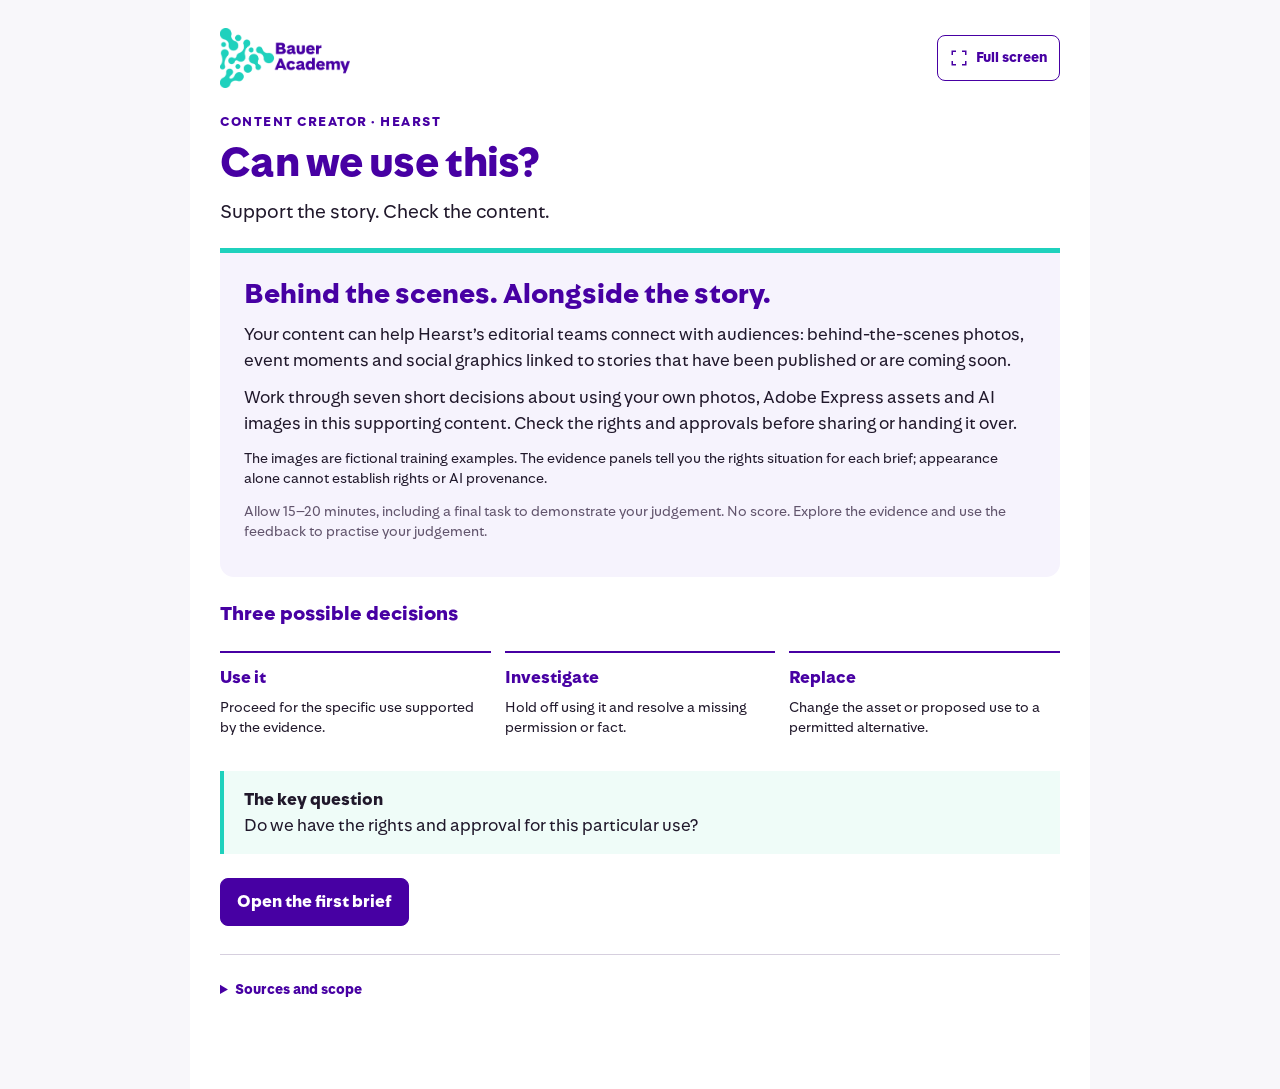
==== commit 8b98e9dd: "Add files via upload" ====
--- a/copyright.html
+++ b/copyright.html
@@ -1,419 +1,3 @@
 <!doctype html>
-<html lang="en-GB">
-<head>
-<meta charset="utf-8"><meta name="viewport" content="width=device-width,initial-scale=1">
-<title>Your image. Their content? | Image rights lab</title>
-<style>
-@font-face{font-family:Bauer;src:url([data-uri]) format('opentype');font-weight:400;font-display:swap}
-@font-face{font-family:Bauer;src:url([data-uri]) format('opentype');font-weight:700;font-display:swap}
-
- .bank{display:grid;grid-template-columns:repeat(3,minmax(0,1fr));gap:10px;margin:20px 0}.bank button{padding:8px;text-align:left;font-size:15px}.bank img{display:block;width:100%;aspect-ratio:4/3;object-fit:contain;background:#f4f4f4;border-radius:3px;margin-bottom:8px}.bank button[aria-pressed=true]{background:var(--lav);border:2px solid var(--purple)}.rights-list{margin:0}.rights-list dt{font-weight:700;color:var(--purple);margin:14px 0 3px}.rights-list dd{margin:0}.rights-title{font-size:23px}.bank-status{display:block;font-size:13px;font-weight:400;margin-top:3px}@media(max-width:420px){.bank{grid-template-columns:1fr}.bank button{display:grid;grid-template-columns:100px 1fr;gap:10px;align-items:center}.bank img{margin:0}}
-:root{--purple:#4700a3;--mint:#befaeb;--lav:#e1dcff;--ink:#202025;--muted:#56535e;--line:#d5d1db;--paper:#f7f6f3}*{box-sizing:border-box}body{margin:0;background:var(--paper);color:var(--ink);font:18px/1.5 Bauer,Arial,sans-serif}button,input,textarea,select{font:inherit}button,a,input,textarea,select{touch-action:manipulation}button{cursor:pointer}button:disabled{cursor:default;opacity:.6}a{color:var(--purple);text-underline-offset:3px}button:focus-visible,a:focus-visible,input:focus-visible,textarea:focus-visible,select:focus-visible,summary:focus-visible{outline:3px solid var(--purple);outline-offset:4px}button{min-height:46px;border:1px solid var(--purple);border-radius:5px;padding:10px 18px;background:white;color:var(--purple);font-weight:700}button.primary{background:var(--purple);color:white}button:hover{box-shadow:0 0 0 1px var(--purple)}h1,h2,h3,p{margin-top:0}h1,h2,h3{color:var(--purple);line-height:1.12}h1{font-size:clamp(36px,4vw,60px);letter-spacing:-1.2px;max-width:none;margin-bottom:20px}h2{font-size:clamp(28px,4vw,40px)}h3{font-size:23px}p{margin-bottom:18px}.small{font-size:15px;color:var(--muted)}.eyebrow{font-size:13px;font-weight:700;letter-spacing:1.6px;text-transform:uppercase;color:var(--purple)}header{border-top:7px solid var(--purple);border-bottom:1px solid var(--line);background:white}.header-inner{width:100%;max-width:none;margin:0;padding:16px clamp(20px,3vw,56px);display:flex;justify-content:space-between;gap:16px;align-items:center}.brand{font-weight:700;color:var(--purple)}main{width:100%;max-width:none;margin:0;padding:26px clamp(20px,3vw,56px) 60px}.topline{display:flex;justify-content:space-between;gap:15px;align-items:start}.lede{font-size:22px;max-width:760px}.grid{display:grid;grid-template-columns:1.05fr 1fr;gap:28px;align-items:start}.panel{background:white;border:1px solid var(--line);border-radius:9px;padding:25px;margin:0 0 22px}.tint{background:var(--lav);border-color:transparent}.mint{background:var(--mint);border-color:transparent}.row{display:flex;gap:12px;align-items:center;flex-wrap:wrap}.space{margin-top:24px}.pill{display:inline-block;padding:5px 10px;border-radius:3px;background:var(--lav);font-size:14px;font-weight:700;color:var(--purple)}nav{display:flex;gap:8px;flex-wrap:wrap;margin:18px 0 22px}nav button{border-color:var(--line);font-size:16px}nav button[aria-current=step]{background:var(--purple);color:white;border-color:var(--purple)}label,legend{font-weight:700;display:block;margin:16px 0 7px}input[type=text],textarea,select{display:block;width:100%;border:1px solid #827a8d;padding:11px;border-radius:4px;background:white;color:var(--ink)}textarea{min-height:92px;resize:vertical}input[type=range]{width:100%;accent-color:var(--purple)}input[type=checkbox],input[type=radio]{accent-color:var(--purple);width:21px;height:21px;vertical-align:middle;flex-shrink:0}fieldset{border:0;padding:0;margin:0}.check{display:flex;gap:12px;align-items:start;font-weight:400;margin:16px 0;cursor:pointer}.check input{margin-top:3px}.screen[hidden],[hidden]{display:none!important}.shot{position:relative;background:#e9e7e1;overflow:hidden;aspect-ratio:4/3;border-radius:6px}.shot img{width:100%;height:100%;object-fit:cover;display:block}.shot .tag{position:absolute;left:12px;bottom:12px;max-width:calc(100% - 24px);background:white;padding:6px 10px;color:var(--ink);font-size:14px}.shot.ad img{filter:saturate(.4);transform:scale(1.08)}.ad-copy{position:absolute;inset:0;display:flex;flex-direction:column;justify-content:flex-end;background:linear-gradient(transparent 30%,rgba(0,0,0,.85));padding:24px;color:white}.ad-copy strong{font-size:36px;line-height:1.06;max-width:290px}.ad-copy span{font-size:14px}.scenario-index{display:flex;gap:8px;flex-wrap:wrap;margin-bottom:22px}.scenario-index button{padding:8px 14px;min-width:46px}.scenario-index button[aria-current=true]{background:var(--purple);color:white}.scenario-index .done{background:var(--mint)}.evidence{background:#f7f6fb;border-left:4px solid var(--purple);padding:18px 20px;margin:20px 0}.evidence ul{padding-left:22px;margin:0}.choices{display:grid;gap:10px}.choice{text-align:left;display:flex;gap:12px;align-items:start;font-weight:400;line-height:1.4}.choice[aria-pressed=true]{background:var(--lav);border-width:2px}.letter{font-weight:700;color:var(--purple)}.feedback{border:1px solid var(--purple);background:#f3effb;border-radius:7px;padding:24px;margin-top:24px}.feedback h3{margin-bottom:12px}.feedback p:last-child{margin-bottom:0}.notice{font-size:16px;border-left:3px solid var(--purple);padding:8px 14px;background:white}.warning{background:#fff5e9;border-left:3px solid #7c4a00;padding:12px}details{margin:18px 0}summary{cursor:pointer;color:var(--purple);font-weight:700;padding:9px 0}.bottom-nav{border-top:1px solid var(--line);padding-top:22px;margin-top:28px;display:flex;justify-content:space-between;gap:15px;flex-wrap:wrap}.review-item{border-bottom:1px solid var(--line);padding:18px 0}.review-item h3{font-size:20px;margin-bottom:8px}.review-item p{margin-bottom:8px}footer{font-size:14px;color:var(--muted);margin-top:32px;border-top:1px solid var(--line);padding-top:20px}#status{min-height:24px;font-size:14px;color:var(--muted)}.skip{position:absolute;top:-90px;left:10px;background:white;padding:12px;z-index:99}.skip:focus{top:10px}.preview-caption{padding:16px;border:1px solid var(--line);border-top:0;background:white;border-radius:0 0 6px 6px;overflow-wrap:anywhere}.answer-key{margin-top:20px}.answer-key p{margin-bottom:10px}.nowrap{white-space:nowrap}
-@media(max-width:700px){body{font-size:17px}main{padding:24px 18px 40px}.header-inner{padding:14px 18px}.grid{grid-template-columns:1fr;gap:0}.panel{padding:20px}nav{gap:6px}nav button{font-size:14px;padding:8px 10px}.lede{font-size:20px}.ad-copy strong{font-size:30px}.header-inner .small{display:none}}
-.intro-grid{grid-template-columns:minmax(0,1.2fr) minmax(300px,.8fr);gap:clamp(24px,4vw,72px)}.intro-grid>div>p{max-width:78ch}.intro-grid aside{max-width:650px;width:100%;justify-self:end}.decision-grid{grid-template-columns:minmax(0,1.45fr) minmax(280px,.75fr);gap:clamp(24px,3vw,56px)}.decision-grid article>p,.decision-grid .evidence,.feedback>p{max-width:88ch}.choice span:last-child{max-width:88ch}.decision-grid aside .shot{max-height:400px}.publish-layout{display:grid;grid-template-columns:minmax(320px,.9fr) minmax(0,1.1fr);gap:clamp(24px,3vw,56px);align-items:start}.section-lede{max-width:110ch}.publish-layout .bank{margin-top:0}.publish-layout .bank img{max-height:140px}.practice-preview{max-height:380px;aspect-ratio:16/9}.practice-preview img{object-fit:contain;background:#eceae4}.entry-column>p{max-width:85ch}.rights-list{display:grid;grid-template-columns:145px minmax(0,1fr);gap:12px 18px;font-size:16px}.rights-list dt{margin:0}.rights-list dd{margin:0}.bank button{min-width:0}input[type=file]{max-width:100%}.grid>*{min-width:0}.publish-layout>*{min-width:0}@media(min-width:1600px){.rights-list{grid-template-columns:170px minmax(0,1fr)}.entry-column textarea{min-height:105px}}@media(max-width:1000px){.decision-grid{grid-template-columns:minmax(0,1.2fr) minmax(240px,.8fr)}.publish-layout{grid-template-columns:minmax(280px,.9fr) minmax(0,1.1fr)}.rights-list{display:block}.rights-list dt{margin-top:14px}.rights-list dd{margin-top:3px}}@media(max-width:760px){.intro-grid,.decision-grid,.publish-layout{grid-template-columns:1fr}.intro-grid aside{max-width:none;justify-self:stretch}.rights-list{display:grid;grid-template-columns:130px minmax(0,1fr)}.rights-list dt,.rights-list dd{margin:0}.entry-column>p:before{content:""}.practice-preview{max-height:none}.lede{max-width:100%}}@media(max-width:480px){.rights-list{display:block}.rights-list dt{margin-top:14px}.rights-list dd{margin-top:3px}}
-@media print{header,nav,footer,.no-print,.screen{display:none!important}#printout{display:block!important}body,main{background:white;font:11pt/1.45 Arial;color:black;padding:0;margin:0}h1{font-size:25pt}h2{font-size:18pt}h3{font-size:13pt}.print-section{break-inside:avoid;margin-bottom:20px}pre{white-space:pre-wrap;font:inherit;overflow-wrap:anywhere}.print-logo{width:120px;height:auto;float:right}.print-photo{max-width:100%;max-height:85mm;object-fit:contain}figure{margin:12px 0;break-inside:avoid}figcaption{font-size:9pt;color:#555}@page{margin:18mm}}
-.licence-guide{margin:0 0 12px;border:1px solid #d9d2e8;padding:15px;border-radius:8px;background:white}.licence-guide summary{font-weight:700;color:var(--purple);cursor:pointer}.licence-mark{display:inline-flex;min-width:44px;height:34px;align-items:center;justify-content:center;margin-right:10px;border:2px solid var(--purple);border-radius:5px;font-size:16px}.licence-guide p,.licence-guide a{font-size:16px}#licenceChallenge{min-width:0}#licenceChallenge h3{font-size:26px}#licenceChallenge .evidence{overflow-wrap:anywhere}.publish-layout{grid-template-columns:minmax(270px,.75fr) minmax(0,1.25fr)}@media(max-width:900px){.publish-layout{grid-template-columns:1fr}}
-</style>
-</head>
-<body>
-<a class="skip" href="#content">Skip to activity</a>
-<header><div class="header-inner"><span class="brand">BAUER ACADEMY <span aria-hidden="true"> / </span> CONTENT CREATOR</span><div class="row"><span class="small">Mobile photography · Web & social</span><button id="fullscreen" aria-label="View full screen">Full screen <span aria-hidden="true">⛶</span></button></div></div></header>
-<main id="content">
-<div class="topline"><p class="eyebrow">The image rights lab</p><span class="pill">15–20 minutes</span></div>
-<h1>Your image. Their content?</h1>
-<p class="lede">You have an image to use for your employer. What can you publish, edit or share, and who gets to decide?</p>
-<nav aria-label="Activity stages"><button data-step="0">1. Your workplace</button><button data-step="1">2. The decisions</button><button data-step="2">3. Licence lab</button><button data-step="3">4. Your takeaway</button></nav>
-<p id="status" role="status" aria-live="polite"></p>
-<section class="screen" id="screen0" aria-labelledby="start-title">
-<div class="grid intro-grid"><div>
-<h2 id="start-title" tabindex="-1">You took an image for your employer.</h2>
-<p>Think about your own business, team or department. You took a mobile photo as part of your job and might edit it in Adobe Express for your employer’s website, newsletter or social channels.</p>
-<p>Who can approve its use? What changes if a colleague wants to use it in another campaign, or someone outside the business copies it?</p>
-<div class="panel"><label for="confidence">How confident are you about image rights? <output id="confidenceValue">7</output>/10</label><input id="confidence" data-field="confidence" type="range" min="1" max="10" value="7"></div>
-<p class="small">Sections 1 and 2 focus on your workplace and your own photos. In Section 3, you will compare image licences, attribution and permitted uses.</p>
-<button class="primary" data-goto="1">Put your judgement to work</button>
-</div><aside><div class="panel"><div class="shot"><img id="ownPreview" alt="Illustrated stand-in: a mug, notebook and plant on a desk."><span class="tag" id="imageTag">Your workplace photo · illustrated stand-in</span></div>
-<label for="photo">Add your own workplace photo (optional)</label><input id="photo" type="file" accept="image/jpeg,image/png,image/webp"><p class="small space">Use a photo you took for your employer. It stays in this browser and can be included in your PDF. Choose it again after reloading. JPEG, PNG or WebP, up to 15 MB.</p><button id="removePhoto" hidden>Remove my photo</button><p id="photoStatus" role="status" class="small"></p></div>
-<div class="notice">Your written answers are saved in this browser where storage is available. Use the PDF takeaway to share your thinking.</div></aside></div>
-</section>
-<section class="screen" id="screen1" hidden aria-labelledby="decision-title">
-<h2 id="decision-title" tabindex="-1">Make the call.</h2><p>Keep your own workplace and photo in mind. For each fictional situation, use the stated facts to choose what you would do, then check the evidence. Discuss your reasoning or add an optional note. Allow about 10–12 minutes.</p>
-<div class="scenario-index" id="scenarioIndex" aria-label="Choose a situation"></div><div id="scenario"></div>
-</section>
-<section class="screen" id="screen2" aria-labelledby="publish-title" hidden>
-<h2 id="publish-title" tabindex="-1">Read the licence. Make the use work.</h2>
-<p class="section-lede">Four quick challenges: what can you share, where can you use it, and what has to happen first? Choose an action, then compare the evidence. Allow 4–5 minutes. No photo selection or editing is needed.</p>
-<div class="notice"><strong>Copyright is the right; a licence gives permission.</strong> BY, SA, ND and NC are licence conditions, not different forms of copyright. There is no percentage of editing that automatically clears someone else’s image.</div><p class="small">CC BY and CC BY-SA allow both unchanged reuse and adaptations, with conditions. They do not require you to change the image first. A bespoke permission could authorise only a particular adapted use; that would depend on its wording.</p>
-<div class="publish-layout space"><aside><h3>Keep this licence guide beside you</h3><p class="small">Open a label when you need it. These examples use CC 4.0; check the exact version and all conditions on a real source. CC0 is a separate public-domain tool.</p><div id="licenceGuide"></div><p class="small">Stock libraries such as Pexels and Adobe Stock use their own terms. “Royalty-free” does not mean copyright-free. Check channels, paid promotion, edits, duration, territory and account permissions.</p></aside><article><div class="scenario-index" id="licenceIndex" aria-label="Choose a licence challenge"></div><div id="licenceChallenge"></div></article></div>
-<details class="space"><summary>Optional: apply the credit and publishing checks</summary><p>Use the fictional CC BY “Desk light” source record in challenge 4. Add the credit, intended newsletter use and edit conditions in your own words. Caption and alt-text notes can record what you would need to know before publication; there is no actual image to describe here. Notes retained from an earlier version should be reviewed against this new example.</p><div class="panel"><label for="caption">Caption</label><textarea id="caption" data-field="caption" maxlength="1600" placeholder="Optional: describe the context you would need to verify before writing a caption."></textarea>
-<label for="credit">Credit / attribution</label><input id="credit" data-field="credit" type="text" maxlength="240" placeholder="Use the fictional source in challenge 4: creator, source, exact licence and changes.">
-<label for="alt">Alt text for this use</label><textarea id="alt" data-field="alt" maxlength="1600" placeholder="Communicate the image’s relevant information, including meaningful visible text. Avoid guessing."></textarea>
-<label class="check"><input id="decorative" data-field="decorative" type="checkbox">This is a purely decorative website image that adds no information beyond nearby content.</label><p class="small">Use alt="" for a genuinely decorative web image. Reassess for an informative social post. A caption gives context, a credit identifies the creator, and alt text conveys relevant visual information.</p></div>
-<div class="panel"><label for="ownership">Creator and copyright owner</label><input id="ownership" data-field="ownership" type="text" maxlength="500" placeholder="What does the fictional source establish about the creator and ownership? What remains unconfirmed?">
-<label for="permissions">Intended use, permissions and approval record</label><textarea id="permissions" data-field="permissions" maxlength="1600" placeholder="What is cleared for this website and Instagram use? What is restricted? Where is the permission evidence?"></textarea>
-<label for="editNotes">Edits and anything still to resolve</label><textarea id="editNotes" data-field="editNotes" maxlength="1600" placeholder="Would a square crop, text overlay or AI alteration be permitted? Explain any conditions or extra permission, plus actual changes or unresolved checks."></textarea>
-<p class="small">Keep creator, copyright owner, credit and permitted-use metadata with the source image. Check what survives export and upload. These fields are planning notes; they do not embed metadata or verify permission.</p></div>
-</details>
-<div class="notice space"><strong>When an exception is suggested:</strong> UK exceptions such as quotation, criticism/review, parody or pastiche have specific conditions, including fair dealing where applicable. A new layout, an AI edit or a different message is not automatically an exception. Confirm the basis with the relevant rights colleague.</div>
-<div class="bottom-nav"><button data-goto="1">Back to decisions</button><button class="primary" data-goto="3">Build my PDF takeaway</button></div>
-</section>
-<section class="screen" id="screen3" hidden aria-labelledby="takeaway-title">
-<h2 id="takeaway-title" tabindex="-1">What will you do differently?</h2><div id="completion" class="panel mint"></div>
-<div class="grid"><div class="panel"><label for="action">One check I will apply next time I use an image for my employer</label><textarea id="action" data-field="action" maxlength="1600"></textarea><label for="after">Confidence now <output id="afterValue">7</output>/10</label><input id="after" data-field="after" type="range" min="1" max="10" value="7"><div class="row space"><button class="primary" id="download">Download my PDF takeaway</button><button id="print">Print my takeaway</button></div><p class="small space">Your PDF includes your workplace photo if added, your Section 3 licence decisions and guide, optional publishing notes, decisions, optional reasoning, reviewed feedback and next action. On mobile, your browser may open a PDF preview so you can save it. Licence decisions restore on return. Select your workplace photo again after reloading if you want it included.</p></div><div class="panel"><h3>Your next shoot</h3><ol><li>Agree the purpose and channels before taking the photo.</li><li>Check ownership, participants, location and confidential details.</li><li>Use the approved Adobe Express account and check any added assets.</li><li>Review whether edits or AI change the meaning.</li><li>Write the caption, agreed credit and appropriate alt text.</li><li>Keep permissions and rights records. Check the actual export and published post.</li></ol><p><strong>Debrief:</strong> If someone used your image in a way you disliked, what evidence would you need? Are you giving other creators the same consideration?</p></div></div>
-<details><summary>Sources and scope</summary><p>UK workplace learning prototype. Fictional decision situations and licence examples, not Hearst policy or a statement of individual employment terms. Check your organisation’s approvals and the live terms for the account, feature and channel being used. Sources checked 4 November 2026; platform terms and features can change.</p><ul id="sources"></ul></details>
-<details><summary>Facilitator: suggested use</summary><p>Introduce it as a judgement challenge: “You took this image for your employer. Now decide what can happen to it.” Allow about 1 minute for the workplace context, 10–12 minutes for seven decisions, 4–5 minutes for four licence challenges, and 1–2 minutes for the takeaway. Sections 1 and 2 use the learner’s workplace context and optional own photo. Section 3 compares licence conditions using fictional source records; optional publishing notes can follow. Taking or editing a new photo can happen elsewhere in the session. Learners may work independently or compare reasoning in pairs.</p><p>Ask creators and approvers to exchange perspectives. Invite one changed decision and one unresolved workplace check. Optional notes and the final action are self-reviewed, not automatically marked. Completion means attempting the decisions; it does not certify legal clearance.</p></details>
-<button id="reset" class="space">Start a fresh attempt</button><div id="resetConfirm" class="notice space" hidden><p>Clear all written answers and decisions saved by this activity in this browser?</p><div class="row"><button id="confirmReset">Clear my attempt</button><button id="cancelReset">Keep my work</button></div></div>
-</section>
-<footer>Image rights lab · Bauer Academy · Workplace mobile photography and Adobe Express · Short version v1.8</footer>
-<section id="printout" hidden></section>
-</main>
-<!-- Bundled pdf-lib: MIT licence.
-MIT License
-
-Copyright (c) 2019 Andrew Dillon
-
-Permission is hereby granted, free of charge, to any person obtaining a copy
-of this software and associated documentation files (the "Software"), to deal
-in the Software without restriction, including without limitation the rights
-to use, copy, modify, merge, publish, distribute, sublicense, and/or sell
-copies of the Software, and to permit persons to whom the Software is
-furnished to do so, subject to the following conditions:
-
-The above copyright notice and this permission notice shall be included in all
-copies or substantial portions of the Software.
-
-THE SOFTWARE IS PROVIDED "AS IS", WITHOUT WARRANTY OF ANY KIND, EXPRESS OR
-IMPLIED, INCLUDING BUT NOT LIMITED TO THE WARRANTIES OF MERCHANTABILITY,
-FITNESS FOR A PARTICULAR PURPOSE AND NONINFRINGEMENT. IN NO EVENT SHALL THE
-AUTHORS OR COPYRIGHT HOLDERS BE LIABLE FOR ANY CLAIM, DAMAGES OR OTHER
-LIABILITY, WHETHER IN AN ACTION OF CONTRACT, TORT OR OTHERWISE, ARISING FROM,
-OUT OF OR IN CONNECTION WITH THE SOFTWARE OR THE USE OR OTHER DEALINGS IN THE
-SOFTWARE.
-
--->
-<script>!function(t,e){"object"==typeof exports&&"undefined"!=typeof module?e(exports):"function"==typeof define&&define.amd?define(["exports"],e):e((t=t||self).PDFLib={})}(this,(function(t){"use strict";
-/*! *****************************************************************************
-    Copyright (c) Microsoft Corporation. All rights reserved.
-    Licensed under the Apache License, Version 2.0 (the "License"); you may not use
-    this file except in compliance with the License. You may obtain a copy of the
-    License at http://www.apache.org/licenses/LICENSE-2.0
-
-    THIS CODE IS PROVIDED ON AN *AS IS* BASIS, WITHOUT WARRANTIES OR CONDITIONS OF ANY
-    KIND, EITHER EXPRESS OR IMPLIED, INCLUDING WITHOUT LIMITATION ANY IMPLIED
-    WARRANTIES OR CONDITIONS OF TITLE, FITNESS FOR A PARTICULAR PURPOSE,
-    MERCHANTABLITY OR NON-INFRINGEMENT.
-
-    See the Apache Version 2.0 License for specific language governing permissions
-    and limitations under the License.
-    ***************************************************************************** */var e=function(t,n){return(e=Object.setPrototypeOf||{__proto__:[]}instanceof Array&&function(t,e){t.__proto__=e}||function(t,e){for(var n in e)e.hasOwnProperty(n)&&(t[n]=e[n])})(t,n)};function n(t,n){function r(){this.constructor=t}e(t,n),t.prototype=null===n?Object.create(n):(r.prototype=n.prototype,new r)}var r=function(){return(r=Object.assign||function(t){for(var e,n=1,r=arguments.length;n<r;n++)for(var i in e=arguments[n])Object.prototype.hasOwnProperty.call(e,i)&&(t[i]=e[i]);return t}).apply(this,arguments)};function i(t,e,n,r){return new(n||(n=Promise))((function(i,o){function a(t){try{l(r.next(t))}catch(t){o(t)}}function s(t){try{l(r.throw(t))}catch(t){o(t)}}function l(t){var e;t.done?i(t.value):(e=t.value,e instanceof n?e:new n((function(t){t(e)}))).then(a,s)}l((r=r.apply(t,e||[])).next())}))}function o(t,e){var n,r,i,o,a={label:0,sent:function(){if(1&i[0])throw i[1];return i[1]},trys:[],ops:[]};return o={next:s(0),throw:s(1),return:s(2)},"function"==typeof Symbol&&(o[Symbol.iterator]=function(){return this}),o;function s(o){return function(s){return function(o){if(n)throw new TypeError("Generator is already executing.");for(;a;)try{if(n=1,r&&(i=2&o[0]?r.return:o[0]?r.throw||((i=r.return)&&i.call(r),0):r.next)&&!(i=i.call(r,o[1])).done)return i;switch(r=0,i&&(o=[2&o[0],i.value]),o[0]){case 0:case 1:i=o;break;case 4:return a.label++,{value:o[1],done:!1};case 5:a.label++,r=o[1],o=[0];continue;case 7:o=a.ops.pop(),a.trys.pop();continue;default:if(!(i=a.trys,(i=i.length>0&&i[i.length-1])||6!==o[0]&&2!==o[0])){a=0;continue}if(3===o[0]&&(!i||o[1]>i[0]&&o[1]<i[3])){a.label=o[1];break}if(6===o[0]&&a.label<i[1]){a.label=i[1],i=o;break}if(i&&a.label<i[2]){a.label=i[2],a.ops.push(o);break}i[2]&&a.ops.pop(),a.trys.pop();continue}o=e.call(t,a)}catch(t){o=[6,t],r=0}finally{n=i=0}if(5&o[0])throw o[1];return{value:o[0]?o[1]:void 0,done:!0}}([o,s])}}}function a(){for(var t=0,e=0,n=arguments.length;e<n;e++)t+=arguments[e].length;var r=Array(t),i=0;for(e=0;e<n;e++)for(var o=arguments[e],a=0,s=o.length;a<s;a++,i++)r[i]=o[a];return r}for(var s="ABCDEFGHIJKLMNOPQRSTUVWXYZabcdefghijklmnopqrstuvwxyz0123456789+/",l=new Uint8Array(256),h=0;h<s.length;h++)l[s.charCodeAt(h)]=h;var u,c=function(t){for(var e="",n=t.length,r=0;r<n;r+=3)e+=s[t[r]>>2],e+=s[(3&t[r])<<4|t[r+1]>>4],e+=s[(15&t[r+1])<<2|t[r+2]>>6],e+=s[63&t[r+2]];return n%3==2?e=e.substring(0,e.length-1)+"=":n%3==1&&(e=e.substring(0,e.length-2)+"=="),e},d=function(t){var e,n,r,i,o,a=.75*t.length,s=t.length,h=0;"="===t[t.length-1]&&(a--,"="===t[t.length-2]&&a--);var u=new Uint8Array(a);for(e=0;e<s;e+=4)n=l[t.charCodeAt(e)],r=l[t.charCodeAt(e+1)],i=l[t.charCodeAt(e+2)],o=l[t.charCodeAt(e+3)],u[h++]=n<<2|r>>4,u[h++]=(15&r)<<4|i>>2,u[h++]=(3&i)<<6|63&o;return u},f=/^(data)?:?([\w\/\+]+)?;?(charset=[\w-]+|base64)?.*,/i,p=function(t){var e=t.trim(),n=e.substring(0,100).match(f);if(!n)return d(e);var r=n[0],i=e.substring(r.length);return d(i)},g=function(t){return t.charCodeAt(0)},v=function(t){return t.codePointAt(0)},y=function(t,e){return x(t.toString(16),e,"0").toUpperCase()},m=function(t){return y(t,2)},b=function(t){return String.fromCharCode(t)},w=function(t){return b(parseInt(t,16))},x=function(t,e,n){for(var r="",i=0,o=e-t.length;i<o;i++)r+=n;return r+t},k=function(t,e,n){for(var r=t.length,i=0;i<r;i++)e[n++]=t.charCodeAt(i);return r},F=function(t){return t.replace(/[.*+?^${}()|[\]\\]/g,"\\$&")},S=function(t){return t.replace(/\t|\u0085|\u2028|\u2029/g,"    ").replace(/[\b\v]/g,"")},C=["\\n","\\f","\\r","\\u000B"],A=function(t){return/^[\n\f\r\u000B]$/.test(t)},T=function(t){return t.split(/[\n\f\r\u000B]/)},P=function(t){return t.replace(/[\n\f\r\u000B]/g," ")},z=function(t,e){var n,r=t.charCodeAt(e),i=e+1,o=1;return r>=55296&&r<=56319&&t.length>i&&(n=t.charCodeAt(i))>=56320&&n<=57343&&(o=2),[t.slice(e,e+o),o]},R=function(t){for(var e=[],n=0,r=t.length;n<r;){var i=z(t,n),o=i[0],a=i[1];e.push(o),n+=a}return e},O=function(t,e,n,r){for(var i=function(t){for(var e=C.join("|"),n=["$"],r=0,i=t.length;r<i;r++){var o=t[r];if(A(o))throw new TypeError("`wordBreak` must not include "+e);n.push(""===o?".":F(o))}var a=n.join("|");return new RegExp("("+e+")|((.*?)("+a+"))","gm")}(e),o=S(t).match(i),a="",s=0,l=[],h=function(){""!==a&&l.push(a),a="",s=0},u=0,c=o.length;u<c;u++){var d=o[u];if(A(d))h();else{var f=r(d);s+f>n&&h(),a+=d,s+=f}}return h(),l},D=/^D:(\d\d\d\d)(\d\d)?(\d\d)?(\d\d)?(\d\d)?(\d\d)?([+\-Z])?(\d\d)?'?(\d\d)?'?$/,B=function(t){var e=t.match(D);if(e){var n=e[1],r=e[2],i=void 0===r?"01":r,o=e[3],a=void 0===o?"01":o,s=e[4],l=void 0===s?"00":s,h=e[5],u=void 0===h?"00":h,c=e[6],d=void 0===c?"00":c,f=e[7],p=void 0===f?"Z":f,g=e[8],v=void 0===g?"00":g,y=e[9];return new Date(n+"-"+i+"-"+a+"T"+l+":"+u+":"+d+("Z"===p?"Z":""+p+v+":"+(void 0===y?"00":y)))}},N=function(t,e){for(var n,r,i=0;i<t.length;){var o=t.substring(i).match(e);if(!o)return{match:r,pos:i};r=o,i+=(null!==(n=o.index)&&void 0!==n?n:0)+o[0].length}return{match:r,pos:i}},E=function(t){return t[t.length-1]},j=function(t){if(t instanceof Uint8Array)return t;for(var e=t.length,n=new Uint8Array(e),r=0;r<e;r++)n[r]=t.charCodeAt(r);return n},M=function(){for(var t=[],e=0;e<arguments.length;e++)t[e]=arguments[e];for(var n=t.length,r=[],i=0;i<n;i++){var o=t[i];r[i]=o instanceof Uint8Array?o:j(o)}var a=0;for(i=0;i<n;i++)a+=t[i].length;for(var s=new Uint8Array(a),l=0,h=0;h<n;h++)for(var u=r[h],c=0,d=u.length;c<d;c++)s[l++]=u[c];return s},I=function(t){for(var e=0,n=0,r=t.length;n<r;n++)e+=t[n].length;var i=new Uint8Array(e),o=0;for(n=0,r=t.length;n<r;n++){var a=t[n];i.set(a,o),o+=a.length}return i},U=function(t){for(var e="",n=0,r=t.length;n<r;n++)e+=b(t[n]);return e},V=function(t,e){return t.id-e.id},W=function(t,e){for(var n=[],r=0,i=t.length;r<i;r++){var o=t[r],a=t[r-1];0!==r&&e(o)===e(a)||n.push(o)}return n},q=function(t){for(var e=t.length,n=0,r=Math.floor(e/2);n<r;n++){var i=n,o=e-n-1,a=t[n];t[i]=t[o],t[o]=a}return t},L=function(t){for(var e=0,n=0,r=t.length;n<r;n++)e+=t[n];return e},K=function(t,e){for(var n=new Array(e-t),r=0,i=n.length;r<i;r++)n[r]=t+r;return n},G=function(t,e){for(var n=new Array(e.length),r=0,i=e.length;r<i;r++)n[r]=t[e[r]];return n},H=function(t){return t instanceof Uint8Array||t instanceof ArrayBuffer||"string"==typeof t},_=function(t){if("string"==typeof t)return p(t);if(t instanceof ArrayBuffer)return new Uint8Array(t);if(t instanceof Uint8Array)return t;throw new TypeError("`input` must be one of `string | ArrayBuffer | Uint8Array`")},X=function(){return new Promise((function(t){setTimeout((function(){return t()}),0)}))},Z=function(t,e){void 0===e&&(e=!0);var n=[];e&&n.push(65279);for(var r=0,i=t.length;r<i;){var o=t.codePointAt(r);if(o<65536)n.push(o),r+=1;else{if(!(o<1114112))throw new Error("Invalid code point: 0x"+m(o));n.push(Q(o),$(o)),r+=2}}return new Uint16Array(n)},Y=function(t){return t>=0&&t<=65535},J=function(t){return t>=65536&&t<=1114111},Q=function(t){return Math.floor((t-65536)/1024)+55296},$=function(t){return(t-65536)%1024+56320};!function(t){t.BigEndian="BigEndian",t.LittleEndian="LittleEndian"}(u||(u={}));var tt="�".codePointAt(0),et=function(t,e){if(void 0===e&&(e=!0),t.length<=1)return String.fromCodePoint(tt);for(var n=e?ot(t):u.BigEndian,r=e?2:0,i=[];t.length-r>=2;){var o=it(t[r++],t[r++],n);if(nt(o))if(t.length-r<2)i.push(tt);else{var a=it(t[r++],t[r++],n);rt(a)?i.push(o,a):i.push(tt)}else rt(o)?(r+=2,i.push(tt)):i.push(o)}return r<t.length&&i.push(tt),String.fromCodePoint.apply(String,i)},nt=function(t){return t>=55296&&t<=56319},rt=function(t){return t>=56320&&t<=57343},it=function(t,e,n){if(n===u.LittleEndian)return e<<8|t;if(n===u.BigEndian)return t<<8|e;throw new Error("Invalid byteOrder: "+n)},ot=function(t){return at(t)?u.BigEndian:st(t)?u.LittleEndian:u.BigEndian},at=function(t){return 254===t[0]&&255===t[1]},st=function(t){return 255===t[0]&&254===t[1]},lt=function(t){return at(t)||st(t)},ht=function(t){var e,n=String(t);if(Math.abs(t)<1){if(e=parseInt(t.toString().split("e-")[1])){var r=t<0;r&&(t*=-1),t*=Math.pow(10,e-1),n="0."+new Array(e).join("0")+t.toString().substring(2),r&&(n="-"+n)}}else(e=parseInt(t.toString().split("+")[1]))>20&&(e-=20,n=(t/=Math.pow(10,e)).toString()+new Array(e+1).join("0"));return n},ut=function(t){return Math.ceil(t.toString(2).length/8)},ct=function(t){for(var e=new Uint8Array(ut(t)),n=1;n<=e.length;n++)e[n-1]=t>>8*(e.length-n);return e},dt=function(t){throw new Error(t)};function ft(t,e,n){return t(n={path:e,exports:{},require:function(t,e){return function(){throw new Error("Dynamic requires are not currently supported by @rollup/plugin-commonjs")}(null==e&&n.path)}},n.exports),n.exports}var pt=ft((function(t,e){var n="undefined"!=typeof Uint8Array&&"undefined"!=typeof Uint16Array&&"undefined"!=typeof Int32Array;function r(t,e){return Object.prototype.hasOwnProperty.call(t,e)}e.assign=function(t){for(var e=Array.prototype.slice.call(arguments,1);e.length;){var n=e.shift();if(n){if("object"!=typeof n)throw new TypeError(n+"must be non-object");for(var i in n)r(n,i)&&(t[i]=n[i])}}return t},e.shrinkBuf=function(t,e){return t.length===e?t:t.subarray?t.subarray(0,e):(t.length=e,t)};var i={arraySet:function(t,e,n,r,i){if(e.subarray&&t.subarray)t.set(e.subarray(n,n+r),i);else for(var o=0;o<r;o++)t[i+o]=e[n+o]},flattenChunks:function(t){var e,n,r,i,o,a;for(r=0,e=0,n=t.length;e<n;e++)r+=t[e].length;for(a=new Uint8Array(r),i=0,e=0,n=t.length;e<n;e++)o=t[e],a.set(o,i),i+=o.length;return a}},o={arraySet:function(t,e,n,r,i){for(var o=0;o<r;o++)t[i+o]=e[n+o]},flattenChunks:function(t){return[].concat.apply([],t)}};e.setTyped=function(t){t?(e.Buf8=Uint8Array,e.Buf16=Uint16Array,e.Buf32=Int32Array,e.assign(e,i)):(e.Buf8=Array,e.Buf16=Array,e.Buf32=Array,e.assign(e,o))},e.setTyped(n)}));function gt(t){for(var e=t.length;--e>=0;)t[e]=0}var vt=[0,0,0,0,0,0,0,0,1,1,1,1,2,2,2,2,3,3,3,3,4,4,4,4,5,5,5,5,0],yt=[0,0,0,0,1,1,2,2,3,3,4,4,5,5,6,6,7,7,8,8,9,9,10,10,11,11,12,12,13,13],mt=[0,0,0,0,0,0,0,0,0,0,0,0,0,0,0,0,2,3,7],bt=[16,17,18,0,8,7,9,6,10,5,11,4,12,3,13,2,14,1,15],wt=new Array(576);gt(wt);var xt=new Array(60);gt(xt);var kt=new Array(512);gt(kt);var Ft=new Array(256);gt(Ft);var St=new Array(29);gt(St);var Ct,At,Tt,Pt=new Array(30);function zt(t,e,n,r,i){this.static_tree=t,this.extra_bits=e,this.extra_base=n,this.elems=r,this.max_length=i,this.has_stree=t&&t.length}function Rt(t,e){this.dyn_tree=t,this.max_code=0,this.stat_desc=e}function Ot(t){return t<256?kt[t]:kt[256+(t>>>7)]}function Dt(t,e){t.pending_buf[t.pending++]=255&e,t.pending_buf[t.pending++]=e>>>8&255}function Bt(t,e,n){t.bi_valid>16-n?(t.bi_buf|=e<<t.bi_valid&65535,Dt(t,t.bi_buf),t.bi_buf=e>>16-t.bi_valid,t.bi_valid+=n-16):(t.bi_buf|=e<<t.bi_valid&65535,t.bi_valid+=n)}function Nt(t,e,n){Bt(t,n[2*e],n[2*e+1])}function Et(t,e){var n=0;do{n|=1&t,t>>>=1,n<<=1}while(--e>0);return n>>>1}function jt(t,e,n){var r,i,o=new Array(16),a=0;for(r=1;r<=15;r++)o[r]=a=a+n[r-1]<<1;for(i=0;i<=e;i++){var s=t[2*i+1];0!==s&&(t[2*i]=Et(o[s]++,s))}}function Mt(t){var e;for(e=0;e<286;e++)t.dyn_ltree[2*e]=0;for(e=0;e<30;e++)t.dyn_dtree[2*e]=0;for(e=0;e<19;e++)t.bl_tree[2*e]=0;t.dyn_ltree[512]=1,t.opt_len=t.static_len=0,t.last_lit=t.matches=0}function It(t){t.bi_valid>8?Dt(t,t.bi_buf):t.bi_valid>0&&(t.pending_buf[t.pending++]=t.bi_buf),t.bi_buf=0,t.bi_valid=0}function Ut(t,e,n,r){var i=2*e,o=2*n;return t[i]<t[o]||t[i]===t[o]&&r[e]<=r[n]}function Vt(t,e,n){for(var r=t.heap[n],i=n<<1;i<=t.heap_len&&(i<t.heap_len&&Ut(e,t.heap[i+1],t.heap[i],t.depth)&&i++,!Ut(e,r,t.heap[i],t.depth));)t.heap[n]=t.heap[i],n=i,i<<=1;t.heap[n]=r}function Wt(t,e,n){var r,i,o,a,s=0;if(0!==t.last_lit)do{r=t.pending_buf[t.d_buf+2*s]<<8|t.pending_buf[t.d_buf+2*s+1],i=t.pending_buf[t.l_buf+s],s++,0===r?Nt(t,i,e):(Nt(t,(o=Ft[i])+256+1,e),0!==(a=vt[o])&&Bt(t,i-=St[o],a),Nt(t,o=Ot(--r),n),0!==(a=yt[o])&&Bt(t,r-=Pt[o],a))}while(s<t.last_lit);Nt(t,256,e)}function qt(t,e){var n,r,i,o=e.dyn_tree,a=e.stat_desc.static_tree,s=e.stat_desc.has_stree,l=e.stat_desc.elems,h=-1;for(t.heap_len=0,t.heap_max=573,n=0;n<l;n++)0!==o[2*n]?(t.heap[++t.heap_len]=h=n,t.depth[n]=0):o[2*n+1]=0;for(;t.heap_len<2;)o[2*(i=t.heap[++t.heap_len]=h<2?++h:0)]=1,t.depth[i]=0,t.opt_len--,s&&(t.static_len-=a[2*i+1]);for(e.max_code=h,n=t.heap_len>>1;n>=1;n--)Vt(t,o,n);i=l;do{n=t.heap[1],t.heap[1]=t.heap[t.heap_len--],Vt(t,o,1),r=t.heap[1],t.heap[--t.heap_max]=n,t.heap[--t.heap_max]=r,o[2*i]=o[2*n]+o[2*r],t.depth[i]=(t.depth[n]>=t.depth[r]?t.depth[n]:t.depth[r])+1,o[2*n+1]=o[2*r+1]=i,t.heap[1]=i++,Vt(t,o,1)}while(t.heap_len>=2);t.heap[--t.heap_max]=t.heap[1],function(t,e){var n,r,i,o,a,s,l=e.dyn_tree,h=e.max_code,u=e.stat_desc.static_tree,c=e.stat_desc.has_stree,d=e.stat_desc.extra_bits,f=e.stat_desc.extra_base,p=e.stat_desc.max_length,g=0;for(o=0;o<=15;o++)t.bl_count[o]=0;for(l[2*t.heap[t.heap_max]+1]=0,n=t.heap_max+1;n<573;n++)(o=l[2*l[2*(r=t.heap[n])+1]+1]+1)>p&&(o=p,g++),l[2*r+1]=o,r>h||(t.bl_count[o]++,a=0,r>=f&&(a=d[r-f]),s=l[2*r],t.opt_len+=s*(o+a),c&&(t.static_len+=s*(u[2*r+1]+a)));if(0!==g){do{for(o=p-1;0===t.bl_count[o];)o--;t.bl_count[o]--,t.bl_count[o+1]+=2,t.bl_count[p]--,g-=2}while(g>0);for(o=p;0!==o;o--)for(r=t.bl_count[o];0!==r;)(i=t.heap[--n])>h||(l[2*i+1]!==o&&(t.opt_len+=(o-l[2*i+1])*l[2*i],l[2*i+1]=o),r--)}}(t,e),jt(o,h,t.bl_count)}function Lt(t,e,n){var r,i,o=-1,a=e[1],s=0,l=7,h=4;for(0===a&&(l=138,h=3),e[2*(n+1)+1]=65535,r=0;r<=n;r++)i=a,a=e[2*(r+1)+1],++s<l&&i===a||(s<h?t.bl_tree[2*i]+=s:0!==i?(i!==o&&t.bl_tree[2*i]++,t.bl_tree[32]++):s<=10?t.bl_tree[34]++:t.bl_tree[36]++,s=0,o=i,0===a?(l=138,h=3):i===a?(l=6,h=3):(l=7,h=4))}function Kt(t,e,n){var r,i,o=-1,a=e[1],s=0,l=7,h=4;for(0===a&&(l=138,h=3),r=0;r<=n;r++)if(i=a,a=e[2*(r+1)+1],!(++s<l&&i===a)){if(s<h)do{Nt(t,i,t.bl_tree)}while(0!=--s);else 0!==i?(i!==o&&(Nt(t,i,t.bl_tree),s--),Nt(t,16,t.bl_tree),Bt(t,s-3,2)):s<=10?(Nt(t,17,t.bl_tree),Bt(t,s-3,3)):(Nt(t,18,t.bl_tree),Bt(t,s-11,7));s=0,o=i,0===a?(l=138,h=3):i===a?(l=6,h=3):(l=7,h=4)}}gt(Pt);var Gt=!1;function Ht(t,e,n,r){Bt(t,0+(r?1:0),3),function(t,e,n,r){It(t),r&&(Dt(t,n),Dt(t,~n)),pt.arraySet(t.pending_buf,t.window,e,n,t.pending),t.pending+=n}(t,e,n,!0)}var _t={_tr_init:function(t){Gt||(!function(){var t,e,n,r,i,o=new Array(16);for(n=0,r=0;r<28;r++)for(St[r]=n,t=0;t<1<<vt[r];t++)Ft[n++]=r;for(Ft[n-1]=r,i=0,r=0;r<16;r++)for(Pt[r]=i,t=0;t<1<<yt[r];t++)kt[i++]=r;for(i>>=7;r<30;r++)for(Pt[r]=i<<7,t=0;t<1<<yt[r]-7;t++)kt[256+i++]=r;for(e=0;e<=15;e++)o[e]=0;for(t=0;t<=143;)wt[2*t+1]=8,t++,o[8]++;for(;t<=255;)wt[2*t+1]=9,t++,o[9]++;for(;t<=279;)wt[2*t+1]=7,t++,o[7]++;for(;t<=287;)wt[2*t+1]=8,t++,o[8]++;for(jt(wt,287,o),t=0;t<30;t++)xt[2*t+1]=5,xt[2*t]=Et(t,5);Ct=new zt(wt,vt,257,286,15),At=new zt(xt,yt,0,30,15),Tt=new zt(new Array(0),mt,0,19,7)}(),Gt=!0),t.l_desc=new Rt(t.dyn_ltree,Ct),t.d_desc=new Rt(t.dyn_dtree,At),t.bl_desc=new Rt(t.bl_tree,Tt),t.bi_buf=0,t.bi_valid=0,Mt(t)},_tr_stored_block:Ht,_tr_flush_block:function(t,e,n,r){var i,o,a=0;t.level>0?(2===t.strm.data_type&&(t.strm.data_type=function(t){var e,n=4093624447;for(e=0;e<=31;e++,n>>>=1)if(1&n&&0!==t.dyn_ltree[2*e])return 0;if(0!==t.dyn_ltree[18]||0!==t.dyn_ltree[20]||0!==t.dyn_ltree[26])return 1;for(e=32;e<256;e++)if(0!==t.dyn_ltree[2*e])return 1;return 0}(t)),qt(t,t.l_desc),qt(t,t.d_desc),a=function(t){var e;for(Lt(t,t.dyn_ltree,t.l_desc.max_code),Lt(t,t.dyn_dtree,t.d_desc.max_code),qt(t,t.bl_desc),e=18;e>=3&&0===t.bl_tree[2*bt[e]+1];e--);return t.opt_len+=3*(e+1)+5+5+4,e}(t),i=t.opt_len+3+7>>>3,(o=t.static_len+3+7>>>3)<=i&&(i=o)):i=o=n+5,n+4<=i&&-1!==e?Ht(t,e,n,r):4===t.strategy||o===i?(Bt(t,2+(r?1:0),3),Wt(t,wt,xt)):(Bt(t,4+(r?1:0),3),function(t,e,n,r){var i;for(Bt(t,e-257,5),Bt(t,n-1,5),Bt(t,r-4,4),i=0;i<r;i++)Bt(t,t.bl_tree[2*bt[i]+1],3);Kt(t,t.dyn_ltree,e-1),Kt(t,t.dyn_dtree,n-1)}(t,t.l_desc.max_code+1,t.d_desc.max_code+1,a+1),Wt(t,t.dyn_ltree,t.dyn_dtree)),Mt(t),r&&It(t)},_tr_tally:function(t,e,n){return t.pending_buf[t.d_buf+2*t.last_lit]=e>>>8&255,t.pending_buf[t.d_buf+2*t.last_lit+1]=255&e,t.pending_buf[t.l_buf+t.last_lit]=255&n,t.last_lit++,0===e?t.dyn_ltree[2*n]++:(t.matches++,e--,t.dyn_ltree[2*(Ft[n]+256+1)]++,t.dyn_dtree[2*Ot(e)]++),t.last_lit===t.lit_bufsize-1},_tr_align:function(t){Bt(t,2,3),Nt(t,256,wt),function(t){16===t.bi_valid?(Dt(t,t.bi_buf),t.bi_buf=0,t.bi_valid=0):t.bi_valid>=8&&(t.pending_buf[t.pending++]=255&t.bi_buf,t.bi_buf>>=8,t.bi_valid-=8)}(t)}};var Xt=function(t,e,n,r){for(var i=65535&t|0,o=t>>>16&65535|0,a=0;0!==n;){n-=a=n>2e3?2e3:n;do{o=o+(i=i+e[r++]|0)|0}while(--a);i%=65521,o%=65521}return i|o<<16|0};var Zt=function(){for(var t,e=[],n=0;n<256;n++){t=n;for(var r=0;r<8;r++)t=1&t?3988292384^t>>>1:t>>>1;e[n]=t}return e}();var Yt,Jt=function(t,e,n,r){var i=Zt,o=r+n;t^=-1;for(var a=r;a<o;a++)t=t>>>8^i[255&(t^e[a])];return-1^t},Qt={2:"need dictionary",1:"stream end",0:"","-1":"file error","-2":"stream error","-3":"data error","-4":"insufficient memory","-5":"buffer error","-6":"incompatible version"};function $t(t,e){return t.msg=Qt[e],e}function te(t){return(t<<1)-(t>4?9:0)}function ee(t){for(var e=t.length;--e>=0;)t[e]=0}function ne(t){var e=t.state,n=e.pending;n>t.avail_out&&(n=t.avail_out),0!==n&&(pt.arraySet(t.output,e.pending_buf,e.pending_out,n,t.next_out),t.next_out+=n,e.pending_out+=n,t.total_out+=n,t.avail_out-=n,e.pending-=n,0===e.pending&&(e.pending_out=0))}function re(t,e){_t._tr_flush_block(t,t.block_start>=0?t.block_start:-1,t.strstart-t.block_start,e),t.block_start=t.strstart,ne(t.strm)}function ie(t,e){t.pending_buf[t.pending++]=e}function oe(t,e){t.pending_buf[t.pending++]=e>>>8&255,t.pending_buf[t.pending++]=255&e}function ae(t,e,n,r){var i=t.avail_in;return i>r&&(i=r),0===i?0:(t.avail_in-=i,pt.arraySet(e,t.input,t.next_in,i,n),1===t.state.wrap?t.adler=Xt(t.adler,e,i,n):2===t.state.wrap&&(t.adler=Jt(t.adler,e,i,n)),t.next_in+=i,t.total_in+=i,i)}function se(t,e){var n,r,i=t.max_chain_length,o=t.strstart,a=t.prev_length,s=t.nice_match,l=t.strstart>t.w_size-262?t.strstart-(t.w_size-262):0,h=t.window,u=t.w_mask,c=t.prev,d=t.strstart+258,f=h[o+a-1],p=h[o+a];t.prev_length>=t.good_match&&(i>>=2),s>t.lookahead&&(s=t.lookahead);do{if(h[(n=e)+a]===p&&h[n+a-1]===f&&h[n]===h[o]&&h[++n]===h[o+1]){o+=2,n++;do{}while(h[++o]===h[++n]&&h[++o]===h[++n]&&h[++o]===h[++n]&&h[++o]===h[++n]&&h[++o]===h[++n]&&h[++o]===h[++n]&&h[++o]===h[++n]&&h[++o]===h[++n]&&o<d);if(r=258-(d-o),o=d-258,r>a){if(t.match_start=e,a=r,r>=s)break;f=h[o+a-1],p=h[o+a]}}}while((e=c[e&u])>l&&0!=--i);return a<=t.lookahead?a:t.lookahead}function le(t){var e,n,r,i,o,a=t.w_size;do{if(i=t.window_size-t.lookahead-t.strstart,t.strstart>=a+(a-262)){pt.arraySet(t.window,t.window,a,a,0),t.match_start-=a,t.strstart-=a,t.block_start-=a,e=n=t.hash_size;do{r=t.head[--e],t.head[e]=r>=a?r-a:0}while(--n);e=n=a;do{r=t.prev[--e],t.prev[e]=r>=a?r-a:0}while(--n);i+=a}if(0===t.strm.avail_in)break;if(n=ae(t.strm,t.window,t.strstart+t.lookahead,i),t.lookahead+=n,t.lookahead+t.insert>=3)for(o=t.strstart-t.insert,t.ins_h=t.window[o],t.ins_h=(t.ins_h<<t.hash_shift^t.window[o+1])&t.hash_mask;t.insert&&(t.ins_h=(t.ins_h<<t.hash_shift^t.window[o+3-1])&t.hash_mask,t.prev[o&t.w_mask]=t.head[t.ins_h],t.head[t.ins_h]=o,o++,t.insert--,!(t.lookahead+t.insert<3)););}while(t.lookahead<262&&0!==t.strm.avail_in)}function he(t,e){for(var n,r;;){if(t.lookahead<262){if(le(t),t.lookahead<262&&0===e)return 1;if(0===t.lookahead)break}if(n=0,t.lookahead>=3&&(t.ins_h=(t.ins_h<<t.hash_shift^t.window[t.strstart+3-1])&t.hash_mask,n=t.prev[t.strstart&t.w_mask]=t.head[t.ins_h],t.head[t.ins_h]=t.strstart),0!==n&&t.strstart-n<=t.w_size-262&&(t.match_length=se(t,n)),t.match_length>=3)if(r=_t._tr_tally(t,t.strstart-t.match_start,t.match_length-3),t.lookahead-=t.match_length,t.match_length<=t.max_lazy_match&&t.lookahead>=3){t.match_length--;do{t.strstart++,t.ins_h=(t.ins_h<<t.hash_shift^t.window[t.strstart+3-1])&t.hash_mask,n=t.prev[t.strstart&t.w_mask]=t.head[t.ins_h],t.head[t.ins_h]=t.strstart}while(0!=--t.match_length);t.strstart++}else t.strstart+=t.match_length,t.match_length=0,t.ins_h=t.window[t.strstart],t.ins_h=(t.ins_h<<t.hash_shift^t.window[t.strstart+1])&t.hash_mask;else r=_t._tr_tally(t,0,t.window[t.strstart]),t.lookahead--,t.strstart++;if(r&&(re(t,!1),0===t.strm.avail_out))return 1}return t.insert=t.strstart<2?t.strstart:2,4===e?(re(t,!0),0===t.strm.avail_out?3:4):t.last_lit&&(re(t,!1),0===t.strm.avail_out)?1:2}function ue(t,e){for(var n,r,i;;){if(t.lookahead<262){if(le(t),t.lookahead<262&&0===e)return 1;if(0===t.lookahead)break}if(n=0,t.lookahead>=3&&(t.ins_h=(t.ins_h<<t.hash_shift^t.window[t.strstart+3-1])&t.hash_mask,n=t.prev[t.strstart&t.w_mask]=t.head[t.ins_h],t.head[t.ins_h]=t.strstart),t.prev_length=t.match_length,t.prev_match=t.match_start,t.match_length=2,0!==n&&t.prev_length<t.max_lazy_match&&t.strstart-n<=t.w_size-262&&(t.match_length=se(t,n),t.match_length<=5&&(1===t.strategy||3===t.match_length&&t.strstart-t.match_start>4096)&&(t.match_length=2)),t.prev_length>=3&&t.match_length<=t.prev_length){i=t.strstart+t.lookahead-3,r=_t._tr_tally(t,t.strstart-1-t.prev_match,t.prev_length-3),t.lookahead-=t.prev_length-1,t.prev_length-=2;do{++t.strstart<=i&&(t.ins_h=(t.ins_h<<t.hash_shift^t.window[t.strstart+3-1])&t.hash_mask,n=t.prev[t.strstart&t.w_mask]=t.head[t.ins_h],t.head[t.ins_h]=t.strstart)}while(0!=--t.prev_length);if(t.match_available=0,t.match_length=2,t.strstart++,r&&(re(t,!1),0===t.strm.avail_out))return 1}else if(t.match_available){if((r=_t._tr_tally(t,0,t.window[t.strstart-1]))&&re(t,!1),t.strstart++,t.lookahead--,0===t.strm.avail_out)return 1}else t.match_available=1,t.strstart++,t.lookahead--}return t.match_available&&(r=_t._tr_tally(t,0,t.window[t.strstart-1]),t.match_available=0),t.insert=t.strstart<2?t.strstart:2,4===e?(re(t,!0),0===t.strm.avail_out?3:4):t.last_lit&&(re(t,!1),0===t.strm.avail_out)?1:2}function ce(t,e,n,r,i){this.good_length=t,this.max_lazy=e,this.nice_length=n,this.max_chain=r,this.func=i}function de(){this.strm=null,this.status=0,this.pending_buf=null,this.pending_buf_size=0,this.pending_out=0,this.pending=0,this.wrap=0,this.gzhead=null,this.gzindex=0,this.method=8,this.last_flush=-1,this.w_size=0,this.w_bits=0,this.w_mask=0,this.window=null,this.window_size=0,this.prev=null,this.head=null,this.ins_h=0,this.hash_size=0,this.hash_bits=0,this.hash_mask=0,this.hash_shift=0,this.block_start=0,this.match_length=0,this.prev_match=0,this.match_available=0,this.strstart=0,this.match_start=0,this.lookahead=0,this.prev_length=0,this.max_chain_length=0,this.max_lazy_match=0,this.level=0,this.strategy=0,this.good_match=0,this.nice_match=0,this.dyn_ltree=new pt.Buf16(1146),this.dyn_dtree=new pt.Buf16(122),this.bl_tree=new pt.Buf16(78),ee(this.dyn_ltree),ee(this.dyn_dtree),ee(this.bl_tree),this.l_desc=null,this.d_desc=null,this.bl_desc=null,this.bl_count=new pt.Buf16(16),this.heap=new pt.Buf16(573),ee(this.heap),this.heap_len=0,this.heap_max=0,this.depth=new pt.Buf16(573),ee(this.depth),this.l_buf=0,this.lit_bufsize=0,this.last_lit=0,this.d_buf=0,this.opt_len=0,this.static_len=0,this.matches=0,this.insert=0,this.bi_buf=0,this.bi_valid=0}function fe(t){var e;return t&&t.state?(t.total_in=t.total_out=0,t.data_type=2,(e=t.state).pending=0,e.pending_out=0,e.wrap<0&&(e.wrap=-e.wrap),e.status=e.wrap?42:113,t.adler=2===e.wrap?0:1,e.last_flush=0,_t._tr_init(e),0):$t(t,-2)}function pe(t){var e,n=fe(t);return 0===n&&((e=t.state).window_size=2*e.w_size,ee(e.head),e.max_lazy_match=Yt[e.level].max_lazy,e.good_match=Yt[e.level].good_length,e.nice_match=Yt[e.level].nice_length,e.max_chain_length=Yt[e.level].max_chain,e.strstart=0,e.block_start=0,e.lookahead=0,e.insert=0,e.match_length=e.prev_length=2,e.match_available=0,e.ins_h=0),n}function ge(t,e,n,r,i,o){if(!t)return-2;var a=1;if(-1===e&&(e=6),r<0?(a=0,r=-r):r>15&&(a=2,r-=16),i<1||i>9||8!==n||r<8||r>15||e<0||e>9||o<0||o>4)return $t(t,-2);8===r&&(r=9);var s=new de;return t.state=s,s.strm=t,s.wrap=a,s.gzhead=null,s.w_bits=r,s.w_size=1<<s.w_bits,s.w_mask=s.w_size-1,s.hash_bits=i+7,s.hash_size=1<<s.hash_bits,s.hash_mask=s.hash_size-1,s.hash_shift=~~((s.hash_bits+3-1)/3),s.window=new pt.Buf8(2*s.w_size),s.head=new pt.Buf16(s.hash_size),s.prev=new pt.Buf16(s.w_size),s.lit_bufsize=1<<i+6,s.pending_buf_size=4*s.lit_bufsize,s.pending_buf=new pt.Buf8(s.pending_buf_size),s.d_buf=1*s.lit_bufsize,s.l_buf=3*s.lit_bufsize,s.level=e,s.strategy=o,s.method=n,pe(t)}Yt=[new ce(0,0,0,0,(function(t,e){var n=65535;for(n>t.pending_buf_size-5&&(n=t.pending_buf_size-5);;){if(t.lookahead<=1){if(le(t),0===t.lookahead&&0===e)return 1;if(0===t.lookahead)break}t.strstart+=t.lookahead,t.lookahead=0;var r=t.block_start+n;if((0===t.strstart||t.strstart>=r)&&(t.lookahead=t.strstart-r,t.strstart=r,re(t,!1),0===t.strm.avail_out))return 1;if(t.strstart-t.block_start>=t.w_size-262&&(re(t,!1),0===t.strm.avail_out))return 1}return t.insert=0,4===e?(re(t,!0),0===t.strm.avail_out?3:4):(t.strstart>t.block_start&&(re(t,!1),t.strm.avail_out),1)})),new ce(4,4,8,4,he),new ce(4,5,16,8,he),new ce(4,6,32,32,he),new ce(4,4,16,16,ue),new ce(8,16,32,32,ue),new ce(8,16,128,128,ue),new ce(8,32,128,256,ue),new ce(32,128,258,1024,ue),new ce(32,258,258,4096,ue)];var ve={deflateInit:function(t,e){return ge(t,e,8,15,8,0)},deflateInit2:ge,deflateReset:pe,deflateResetKeep:fe,deflateSetHeader:function(t,e){return t&&t.state?2!==t.state.wrap?-2:(t.state.gzhead=e,0):-2},deflate:function(t,e){var n,r,i,o;if(!t||!t.state||e>5||e<0)return t?$t(t,-2):-2;if(r=t.state,!t.output||!t.input&&0!==t.avail_in||666===r.status&&4!==e)return $t(t,0===t.avail_out?-5:-2);if(r.strm=t,n=r.last_flush,r.last_flush=e,42===r.status)if(2===r.wrap)t.adler=0,ie(r,31),ie(r,139),ie(r,8),r.gzhead?(ie(r,(r.gzhead.text?1:0)+(r.gzhead.hcrc?2:0)+(r.gzhead.extra?4:0)+(r.gzhead.name?8:0)+(r.gzhead.comment?16:0)),ie(r,255&r.gzhead.time),ie(r,r.gzhead.time>>8&255),ie(r,r.gzhead.time>>16&255),ie(r,r.gzhead.time>>24&255),ie(r,9===r.level?2:r.strategy>=2||r.level<2?4:0),ie(r,255&r.gzhead.os),r.gzhead.extra&&r.gzhead.extra.length&&(ie(r,255&r.gzhead.extra.length),ie(r,r.gzhead.extra.length>>8&255)),r.gzhead.hcrc&&(t.adler=Jt(t.adler,r.pending_buf,r.pending,0)),r.gzindex=0,r.status=69):(ie(r,0),ie(r,0),ie(r,0),ie(r,0),ie(r,0),ie(r,9===r.level?2:r.strategy>=2||r.level<2?4:0),ie(r,3),r.status=113);else{var a=8+(r.w_bits-8<<4)<<8;a|=(r.strategy>=2||r.level<2?0:r.level<6?1:6===r.level?2:3)<<6,0!==r.strstart&&(a|=32),a+=31-a%31,r.status=113,oe(r,a),0!==r.strstart&&(oe(r,t.adler>>>16),oe(r,65535&t.adler)),t.adler=1}if(69===r.status)if(r.gzhead.extra){for(i=r.pending;r.gzindex<(65535&r.gzhead.extra.length)&&(r.pending!==r.pending_buf_size||(r.gzhead.hcrc&&r.pending>i&&(t.adler=Jt(t.adler,r.pending_buf,r.pending-i,i)),ne(t),i=r.pending,r.pending!==r.pending_buf_size));)ie(r,255&r.gzhead.extra[r.gzindex]),r.gzindex++;r.gzhead.hcrc&&r.pending>i&&(t.adler=Jt(t.adler,r.pending_buf,r.pending-i,i)),r.gzindex===r.gzhead.extra.length&&(r.gzindex=0,r.status=73)}else r.status=73;if(73===r.status)if(r.gzhead.name){i=r.pending;do{if(r.pending===r.pending_buf_size&&(r.gzhead.hcrc&&r.pending>i&&(t.adler=Jt(t.adler,r.pending_buf,r.pending-i,i)),ne(t),i=r.pending,r.pending===r.pending_buf_size)){o=1;break}o=r.gzindex<r.gzhead.name.length?255&r.gzhead.name.charCodeAt(r.gzindex++):0,ie(r,o)}while(0!==o);r.gzhead.hcrc&&r.pending>i&&(t.adler=Jt(t.adler,r.pending_buf,r.pending-i,i)),0===o&&(r.gzindex=0,r.status=91)}else r.status=91;if(91===r.status)if(r.gzhead.comment){i=r.pending;do{if(r.pending===r.pending_buf_size&&(r.gzhead.hcrc&&r.pending>i&&(t.adler=Jt(t.adler,r.pending_buf,r.pending-i,i)),ne(t),i=r.pending,r.pending===r.pending_buf_size)){o=1;break}o=r.gzindex<r.gzhead.comment.length?255&r.gzhead.comment.charCodeAt(r.gzindex++):0,ie(r,o)}while(0!==o);r.gzhead.hcrc&&r.pending>i&&(t.adler=Jt(t.adler,r.pending_buf,r.pending-i,i)),0===o&&(r.status=103)}else r.status=103;if(103===r.status&&(r.gzhead.hcrc?(r.pending+2>r.pending_buf_size&&ne(t),r.pending+2<=r.pending_buf_size&&(ie(r,255&t.adler),ie(r,t.adler>>8&255),t.adler=0,r.status=113)):r.status=113),0!==r.pending){if(ne(t),0===t.avail_out)return r.last_flush=-1,0}else if(0===t.avail_in&&te(e)<=te(n)&&4!==e)return $t(t,-5);if(666===r.status&&0!==t.avail_in)return $t(t,-5);if(0!==t.avail_in||0!==r.lookahead||0!==e&&666!==r.status){var s=2===r.strategy?function(t,e){for(var n;;){if(0===t.lookahead&&(le(t),0===t.lookahead)){if(0===e)return 1;break}if(t.match_length=0,n=_t._tr_tally(t,0,t.window[t.strstart]),t.lookahead--,t.strstart++,n&&(re(t,!1),0===t.strm.avail_out))return 1}return t.insert=0,4===e?(re(t,!0),0===t.strm.avail_out?3:4):t.last_lit&&(re(t,!1),0===t.strm.avail_out)?1:2}(r,e):3===r.strategy?function(t,e){for(var n,r,i,o,a=t.window;;){if(t.lookahead<=258){if(le(t),t.lookahead<=258&&0===e)return 1;if(0===t.lookahead)break}if(t.match_length=0,t.lookahead>=3&&t.strstart>0&&(r=a[i=t.strstart-1])===a[++i]&&r===a[++i]&&r===a[++i]){o=t.strstart+258;do{}while(r===a[++i]&&r===a[++i]&&r===a[++i]&&r===a[++i]&&r===a[++i]&&r===a[++i]&&r===a[++i]&&r===a[++i]&&i<o);t.match_length=258-(o-i),t.match_length>t.lookahead&&(t.match_length=t.lookahead)}if(t.match_length>=3?(n=_t._tr_tally(t,1,t.match_length-3),t.lookahead-=t.match_length,t.strstart+=t.match_length,t.match_length=0):(n=_t._tr_tally(t,0,t.window[t.strstart]),t.lookahead--,t.strstart++),n&&(re(t,!1),0===t.strm.avail_out))return 1}return t.insert=0,4===e?(re(t,!0),0===t.strm.avail_out?3:4):t.last_lit&&(re(t,!1),0===t.strm.avail_out)?1:2}(r,e):Yt[r.level].func(r,e);if(3!==s&&4!==s||(r.status=666),1===s||3===s)return 0===t.avail_out&&(r.last_flush=-1),0;if(2===s&&(1===e?_t._tr_align(r):5!==e&&(_t._tr_stored_block(r,0,0,!1),3===e&&(ee(r.head),0===r.lookahead&&(r.strstart=0,r.block_start=0,r.insert=0))),ne(t),0===t.avail_out))return r.last_flush=-1,0}return 4!==e?0:r.wrap<=0?1:(2===r.wrap?(ie(r,255&t.adler),ie(r,t.adler>>8&255),ie(r,t.adler>>16&255),ie(r,t.adler>>24&255),ie(r,255&t.total_in),ie(r,t.total_in>>8&255),ie(r,t.total_in>>16&255),ie(r,t.total_in>>24&255)):(oe(r,t.adler>>>16),oe(r,65535&t.adler)),ne(t),r.wrap>0&&(r.wrap=-r.wrap),0!==r.pending?0:1)},deflateEnd:function(t){var e;return t&&t.state?42!==(e=t.state.status)&&69!==e&&73!==e&&91!==e&&103!==e&&113!==e&&666!==e?$t(t,-2):(t.state=null,113===e?$t(t,-3):0):-2},deflateSetDictionary:function(t,e){var n,r,i,o,a,s,l,h,u=e.length;if(!t||!t.state)return-2;if(2===(o=(n=t.state).wrap)||1===o&&42!==n.status||n.lookahead)return-2;for(1===o&&(t.adler=Xt(t.adler,e,u,0)),n.wrap=0,u>=n.w_size&&(0===o&&(ee(n.head),n.strstart=0,n.block_start=0,n.insert=0),h=new pt.Buf8(n.w_size),pt.arraySet(h,e,u-n.w_size,n.w_size,0),e=h,u=n.w_size),a=t.avail_in,s=t.next_in,l=t.input,t.avail_in=u,t.next_in=0,t.input=e,le(n);n.lookahead>=3;){r=n.strstart,i=n.lookahead-2;do{n.ins_h=(n.ins_h<<n.hash_shift^n.window[r+3-1])&n.hash_mask,n.prev[r&n.w_mask]=n.head[n.ins_h],n.head[n.ins_h]=r,r++}while(--i);n.strstart=r,n.lookahead=2,le(n)}return n.strstart+=n.lookahead,n.block_start=n.strstart,n.insert=n.lookahead,n.lookahead=0,n.match_length=n.prev_length=2,n.match_available=0,t.next_in=s,t.input=l,t.avail_in=a,n.wrap=o,0},deflateInfo:"pako deflate (from Nodeca project)"},ye=!0,me=!0;try{String.fromCharCode.apply(null,[0])}catch(t){ye=!1}try{String.fromCharCode.apply(null,new Uint8Array(1))}catch(t){me=!1}for(var be=new pt.Buf8(256),we=0;we<256;we++)be[we]=we>=252?6:we>=248?5:we>=240?4:we>=224?3:we>=192?2:1;be[254]=be[254]=1;function xe(t,e){if(e<65534&&(t.subarray&&me||!t.subarray&&ye))return String.fromCharCode.apply(null,pt.shrinkBuf(t,e));for(var n="",r=0;r<e;r++)n+=String.fromCharCode(t[r]);return n}var ke=function(t){var e,n,r,i,o,a=t.length,s=0;for(i=0;i<a;i++)55296==(64512&(n=t.charCodeAt(i)))&&i+1<a&&56320==(64512&(r=t.charCodeAt(i+1)))&&(n=65536+(n-55296<<10)+(r-56320),i++),s+=n<128?1:n<2048?2:n<65536?3:4;for(e=new pt.Buf8(s),o=0,i=0;o<s;i++)55296==(64512&(n=t.charCodeAt(i)))&&i+1<a&&56320==(64512&(r=t.charCodeAt(i+1)))&&(n=65536+(n-55296<<10)+(r-56320),i++),n<128?e[o++]=n:n<2048?(e[o++]=192|n>>>6,e[o++]=128|63&n):n<65536?(e[o++]=224|n>>>12,e[o++]=128|n>>>6&63,e[o++]=128|63&n):(e[o++]=240|n>>>18,e[o++]=128|n>>>12&63,e[o++]=128|n>>>6&63,e[o++]=128|63&n);return e},Fe=function(t){return xe(t,t.length)},Se=function(t){for(var e=new pt.Buf8(t.length),n=0,r=e.length;n<r;n++)e[n]=t.charCodeAt(n);return e},Ce=function(t,e){var n,r,i,o,a=e||t.length,s=new Array(2*a);for(r=0,n=0;n<a;)if((i=t[n++])<128)s[r++]=i;else if((o=be[i])>4)s[r++]=65533,n+=o-1;else{for(i&=2===o?31:3===o?15:7;o>1&&n<a;)i=i<<6|63&t[n++],o--;o>1?s[r++]=65533:i<65536?s[r++]=i:(i-=65536,s[r++]=55296|i>>10&1023,s[r++]=56320|1023&i)}return xe(s,r)},Ae=function(t,e){var n;for((e=e||t.length)>t.length&&(e=t.length),n=e-1;n>=0&&128==(192&t[n]);)n--;return n<0||0===n?e:n+be[t[n]]>e?n:e};var Te=function(){this.input=null,this.next_in=0,this.avail_in=0,this.total_in=0,this.output=null,this.next_out=0,this.avail_out=0,this.total_out=0,this.msg="",this.state=null,this.data_type=2,this.adler=0},Pe=Object.prototype.toString;function ze(t){if(!(this instanceof ze))return new ze(t);this.options=pt.assign({level:-1,method:8,chunkSize:16384,windowBits:15,memLevel:8,strategy:0,to:""},t||{});var e=this.options;e.raw&&e.windowBits>0?e.windowBits=-e.windowBits:e.gzip&&e.windowBits>0&&e.windowBits<16&&(e.windowBits+=16),this.err=0,this.msg="",this.ended=!1,this.chunks=[],this.strm=new Te,this.strm.avail_out=0;var n=ve.deflateInit2(this.strm,e.level,e.method,e.windowBits,e.memLevel,e.strategy);if(0!==n)throw new Error(Qt[n]);if(e.header&&ve.deflateSetHeader(this.strm,e.header),e.dictionary){var r;if(r="string"==typeof e.dictionary?ke(e.dictionary):"[object ArrayBuffer]"===Pe.call(e.dictionary)?new Uint8Array(e.dictionary):e.dictionary,0!==(n=ve.deflateSetDictionary(this.strm,r)))throw new Error(Qt[n]);this._dict_set=!0}}function Re(t,e){var n=new ze(e);if(n.push(t,!0),n.err)throw n.msg||Qt[n.err];return n.result}ze.prototype.push=function(t,e){var n,r,i=this.strm,o=this.options.chunkSize;if(this.ended)return!1;r=e===~~e?e:!0===e?4:0,"string"==typeof t?i.input=ke(t):"[object ArrayBuffer]"===Pe.call(t)?i.input=new Uint8Array(t):i.input=t,i.next_in=0,i.avail_in=i.input.length;do{if(0===i.avail_out&&(i.output=new pt.Buf8(o),i.next_out=0,i.avail_out=o),1!==(n=ve.deflate(i,r))&&0!==n)return this.onEnd(n),this.ended=!0,!1;0!==i.avail_out&&(0!==i.avail_in||4!==r&&2!==r)||("string"===this.options.to?this.onData(Fe(pt.shrinkBuf(i.output,i.next_out))):this.onData(pt.shrinkBuf(i.output,i.next_out)))}while((i.avail_in>0||0===i.avail_out)&&1!==n);return 4===r?(n=ve.deflateEnd(this.strm),this.onEnd(n),this.ended=!0,0===n):2!==r||(this.onEnd(0),i.avail_out=0,!0)},ze.prototype.onData=function(t){this.chunks.push(t)},ze.prototype.onEnd=function(t){0===t&&("string"===this.options.to?this.result=this.chunks.join(""):this.result=pt.flattenChunks(this.chunks)),this.chunks=[],this.err=t,this.msg=this.strm.msg};var Oe={Deflate:ze,deflate:Re,deflateRaw:function(t,e){return(e=e||{}).raw=!0,Re(t,e)},gzip:function(t,e){return(e=e||{}).gzip=!0,Re(t,e)}},De=function(t,e){var n,r,i,o,a,s,l,h,u,c,d,f,p,g,v,y,m,b,w,x,k,F,S,C,A;n=t.state,r=t.next_in,C=t.input,i=r+(t.avail_in-5),o=t.next_out,A=t.output,a=o-(e-t.avail_out),s=o+(t.avail_out-257),l=n.dmax,h=n.wsize,u=n.whave,c=n.wnext,d=n.window,f=n.hold,p=n.bits,g=n.lencode,v=n.distcode,y=(1<<n.lenbits)-1,m=(1<<n.distbits)-1;t:do{p<15&&(f+=C[r++]<<p,p+=8,f+=C[r++]<<p,p+=8),b=g[f&y];e:for(;;){if(f>>>=w=b>>>24,p-=w,0===(w=b>>>16&255))A[o++]=65535&b;else{if(!(16&w)){if(0==(64&w)){b=g[(65535&b)+(f&(1<<w)-1)];continue e}if(32&w){n.mode=12;break t}t.msg="invalid literal/length code",n.mode=30;break t}x=65535&b,(w&=15)&&(p<w&&(f+=C[r++]<<p,p+=8),x+=f&(1<<w)-1,f>>>=w,p-=w),p<15&&(f+=C[r++]<<p,p+=8,f+=C[r++]<<p,p+=8),b=v[f&m];n:for(;;){if(f>>>=w=b>>>24,p-=w,!(16&(w=b>>>16&255))){if(0==(64&w)){b=v[(65535&b)+(f&(1<<w)-1)];continue n}t.msg="invalid distance code",n.mode=30;break t}if(k=65535&b,p<(w&=15)&&(f+=C[r++]<<p,(p+=8)<w&&(f+=C[r++]<<p,p+=8)),(k+=f&(1<<w)-1)>l){t.msg="invalid distance too far back",n.mode=30;break t}if(f>>>=w,p-=w,k>(w=o-a)){if((w=k-w)>u&&n.sane){t.msg="invalid distance too far back",n.mode=30;break t}if(F=0,S=d,0===c){if(F+=h-w,w<x){x-=w;do{A[o++]=d[F++]}while(--w);F=o-k,S=A}}else if(c<w){if(F+=h+c-w,(w-=c)<x){x-=w;do{A[o++]=d[F++]}while(--w);if(F=0,c<x){x-=w=c;do{A[o++]=d[F++]}while(--w);F=o-k,S=A}}}else if(F+=c-w,w<x){x-=w;do{A[o++]=d[F++]}while(--w);F=o-k,S=A}for(;x>2;)A[o++]=S[F++],A[o++]=S[F++],A[o++]=S[F++],x-=3;x&&(A[o++]=S[F++],x>1&&(A[o++]=S[F++]))}else{F=o-k;do{A[o++]=A[F++],A[o++]=A[F++],A[o++]=A[F++],x-=3}while(x>2);x&&(A[o++]=A[F++],x>1&&(A[o++]=A[F++]))}break}}break}}while(r<i&&o<s);r-=x=p>>3,f&=(1<<(p-=x<<3))-1,t.next_in=r,t.next_out=o,t.avail_in=r<i?i-r+5:5-(r-i),t.avail_out=o<s?s-o+257:257-(o-s),n.hold=f,n.bits=p},Be=[3,4,5,6,7,8,9,10,11,13,15,17,19,23,27,31,35,43,51,59,67,83,99,115,131,163,195,227,258,0,0],Ne=[16,16,16,16,16,16,16,16,17,17,17,17,18,18,18,18,19,19,19,19,20,20,20,20,21,21,21,21,16,72,78],Ee=[1,2,3,4,5,7,9,13,17,25,33,49,65,97,129,193,257,385,513,769,1025,1537,2049,3073,4097,6145,8193,12289,16385,24577,0,0],je=[16,16,16,16,17,17,18,18,19,19,20,20,21,21,22,22,23,23,24,24,25,25,26,26,27,27,28,28,29,29,64,64],Me=function(t,e,n,r,i,o,a,s){var l,h,u,c,d,f,p,g,v,y=s.bits,m=0,b=0,w=0,x=0,k=0,F=0,S=0,C=0,A=0,T=0,P=null,z=0,R=new pt.Buf16(16),O=new pt.Buf16(16),D=null,B=0;for(m=0;m<=15;m++)R[m]=0;for(b=0;b<r;b++)R[e[n+b]]++;for(k=y,x=15;x>=1&&0===R[x];x--);if(k>x&&(k=x),0===x)return i[o++]=20971520,i[o++]=20971520,s.bits=1,0;for(w=1;w<x&&0===R[w];w++);for(k<w&&(k=w),C=1,m=1;m<=15;m++)if(C<<=1,(C-=R[m])<0)return-1;if(C>0&&(0===t||1!==x))return-1;for(O[1]=0,m=1;m<15;m++)O[m+1]=O[m]+R[m];for(b=0;b<r;b++)0!==e[n+b]&&(a[O[e[n+b]]++]=b);if(0===t?(P=D=a,f=19):1===t?(P=Be,z-=257,D=Ne,B-=257,f=256):(P=Ee,D=je,f=-1),T=0,b=0,m=w,d=o,F=k,S=0,u=-1,c=(A=1<<k)-1,1===t&&A>852||2===t&&A>592)return 1;for(;;){p=m-S,a[b]<f?(g=0,v=a[b]):a[b]>f?(g=D[B+a[b]],v=P[z+a[b]]):(g=96,v=0),l=1<<m-S,w=h=1<<F;do{i[d+(T>>S)+(h-=l)]=p<<24|g<<16|v|0}while(0!==h);for(l=1<<m-1;T&l;)l>>=1;if(0!==l?(T&=l-1,T+=l):T=0,b++,0==--R[m]){if(m===x)break;m=e[n+a[b]]}if(m>k&&(T&c)!==u){for(0===S&&(S=k),d+=w,C=1<<(F=m-S);F+S<x&&!((C-=R[F+S])<=0);)F++,C<<=1;if(A+=1<<F,1===t&&A>852||2===t&&A>592)return 1;i[u=T&c]=k<<24|F<<16|d-o|0}}return 0!==T&&(i[d+T]=m-S<<24|64<<16|0),s.bits=k,0};function Ie(t){return(t>>>24&255)+(t>>>8&65280)+((65280&t)<<8)+((255&t)<<24)}function Ue(){this.mode=0,this.last=!1,this.wrap=0,this.havedict=!1,this.flags=0,this.dmax=0,this.check=0,this.total=0,this.head=null,this.wbits=0,this.wsize=0,this.whave=0,this.wnext=0,this.window=null,this.hold=0,this.bits=0,this.length=0,this.offset=0,this.extra=0,this.lencode=null,this.distcode=null,this.lenbits=0,this.distbits=0,this.ncode=0,this.nlen=0,this.ndist=0,this.have=0,this.next=null,this.lens=new pt.Buf16(320),this.work=new pt.Buf16(288),this.lendyn=null,this.distdyn=null,this.sane=0,this.back=0,this.was=0}function Ve(t){var e;return t&&t.state?(e=t.state,t.total_in=t.total_out=e.total=0,t.msg="",e.wrap&&(t.adler=1&e.wrap),e.mode=1,e.last=0,e.havedict=0,e.dmax=32768,e.head=null,e.hold=0,e.bits=0,e.lencode=e.lendyn=new pt.Buf32(852),e.distcode=e.distdyn=new pt.Buf32(592),e.sane=1,e.back=-1,0):-2}function We(t){var e;return t&&t.state?((e=t.state).wsize=0,e.whave=0,e.wnext=0,Ve(t)):-2}function qe(t,e){var n,r;return t&&t.state?(r=t.state,e<0?(n=0,e=-e):(n=1+(e>>4),e<48&&(e&=15)),e&&(e<8||e>15)?-2:(null!==r.window&&r.wbits!==e&&(r.window=null),r.wrap=n,r.wbits=e,We(t))):-2}function Le(t,e){var n,r;return t?(r=new Ue,t.state=r,r.window=null,0!==(n=qe(t,e))&&(t.state=null),n):-2}var Ke,Ge,He=!0;function _e(t){if(He){var e;for(Ke=new pt.Buf32(512),Ge=new pt.Buf32(32),e=0;e<144;)t.lens[e++]=8;for(;e<256;)t.lens[e++]=9;for(;e<280;)t.lens[e++]=7;for(;e<288;)t.lens[e++]=8;for(Me(1,t.lens,0,288,Ke,0,t.work,{bits:9}),e=0;e<32;)t.lens[e++]=5;Me(2,t.lens,0,32,Ge,0,t.work,{bits:5}),He=!1}t.lencode=Ke,t.lenbits=9,t.distcode=Ge,t.distbits=5}function Xe(t,e,n,r){var i,o=t.state;return null===o.window&&(o.wsize=1<<o.wbits,o.wnext=0,o.whave=0,o.window=new pt.Buf8(o.wsize)),r>=o.wsize?(pt.arraySet(o.window,e,n-o.wsize,o.wsize,0),o.wnext=0,o.whave=o.wsize):((i=o.wsize-o.wnext)>r&&(i=r),pt.arraySet(o.window,e,n-r,i,o.wnext),(r-=i)?(pt.arraySet(o.window,e,n-r,r,0),o.wnext=r,o.whave=o.wsize):(o.wnext+=i,o.wnext===o.wsize&&(o.wnext=0),o.whave<o.wsize&&(o.whave+=i))),0}var Ze={inflateReset:We,inflateReset2:qe,inflateResetKeep:Ve,inflateInit:function(t){return Le(t,15)},inflateInit2:Le,inflate:function(t,e){var n,r,i,o,a,s,l,h,u,c,d,f,p,g,v,y,m,b,w,x,k,F,S,C,A=0,T=new pt.Buf8(4),P=[16,17,18,0,8,7,9,6,10,5,11,4,12,3,13,2,14,1,15];if(!t||!t.state||!t.output||!t.input&&0!==t.avail_in)return-2;12===(n=t.state).mode&&(n.mode=13),a=t.next_out,i=t.output,l=t.avail_out,o=t.next_in,r=t.input,s=t.avail_in,h=n.hold,u=n.bits,c=s,d=l,F=0;t:for(;;)switch(n.mode){case 1:if(0===n.wrap){n.mode=13;break}for(;u<16;){if(0===s)break t;s--,h+=r[o++]<<u,u+=8}if(2&n.wrap&&35615===h){n.check=0,T[0]=255&h,T[1]=h>>>8&255,n.check=Jt(n.check,T,2,0),h=0,u=0,n.mode=2;break}if(n.flags=0,n.head&&(n.head.done=!1),!(1&n.wrap)||(((255&h)<<8)+(h>>8))%31){t.msg="incorrect header check",n.mode=30;break}if(8!=(15&h)){t.msg="unknown compression method",n.mode=30;break}if(u-=4,k=8+(15&(h>>>=4)),0===n.wbits)n.wbits=k;else if(k>n.wbits){t.msg="invalid window size",n.mode=30;break}n.dmax=1<<k,t.adler=n.check=1,n.mode=512&h?10:12,h=0,u=0;break;case 2:for(;u<16;){if(0===s)break t;s--,h+=r[o++]<<u,u+=8}if(n.flags=h,8!=(255&n.flags)){t.msg="unknown compression method",n.mode=30;break}if(57344&n.flags){t.msg="unknown header flags set",n.mode=30;break}n.head&&(n.head.text=h>>8&1),512&n.flags&&(T[0]=255&h,T[1]=h>>>8&255,n.check=Jt(n.check,T,2,0)),h=0,u=0,n.mode=3;case 3:for(;u<32;){if(0===s)break t;s--,h+=r[o++]<<u,u+=8}n.head&&(n.head.time=h),512&n.flags&&(T[0]=255&h,T[1]=h>>>8&255,T[2]=h>>>1